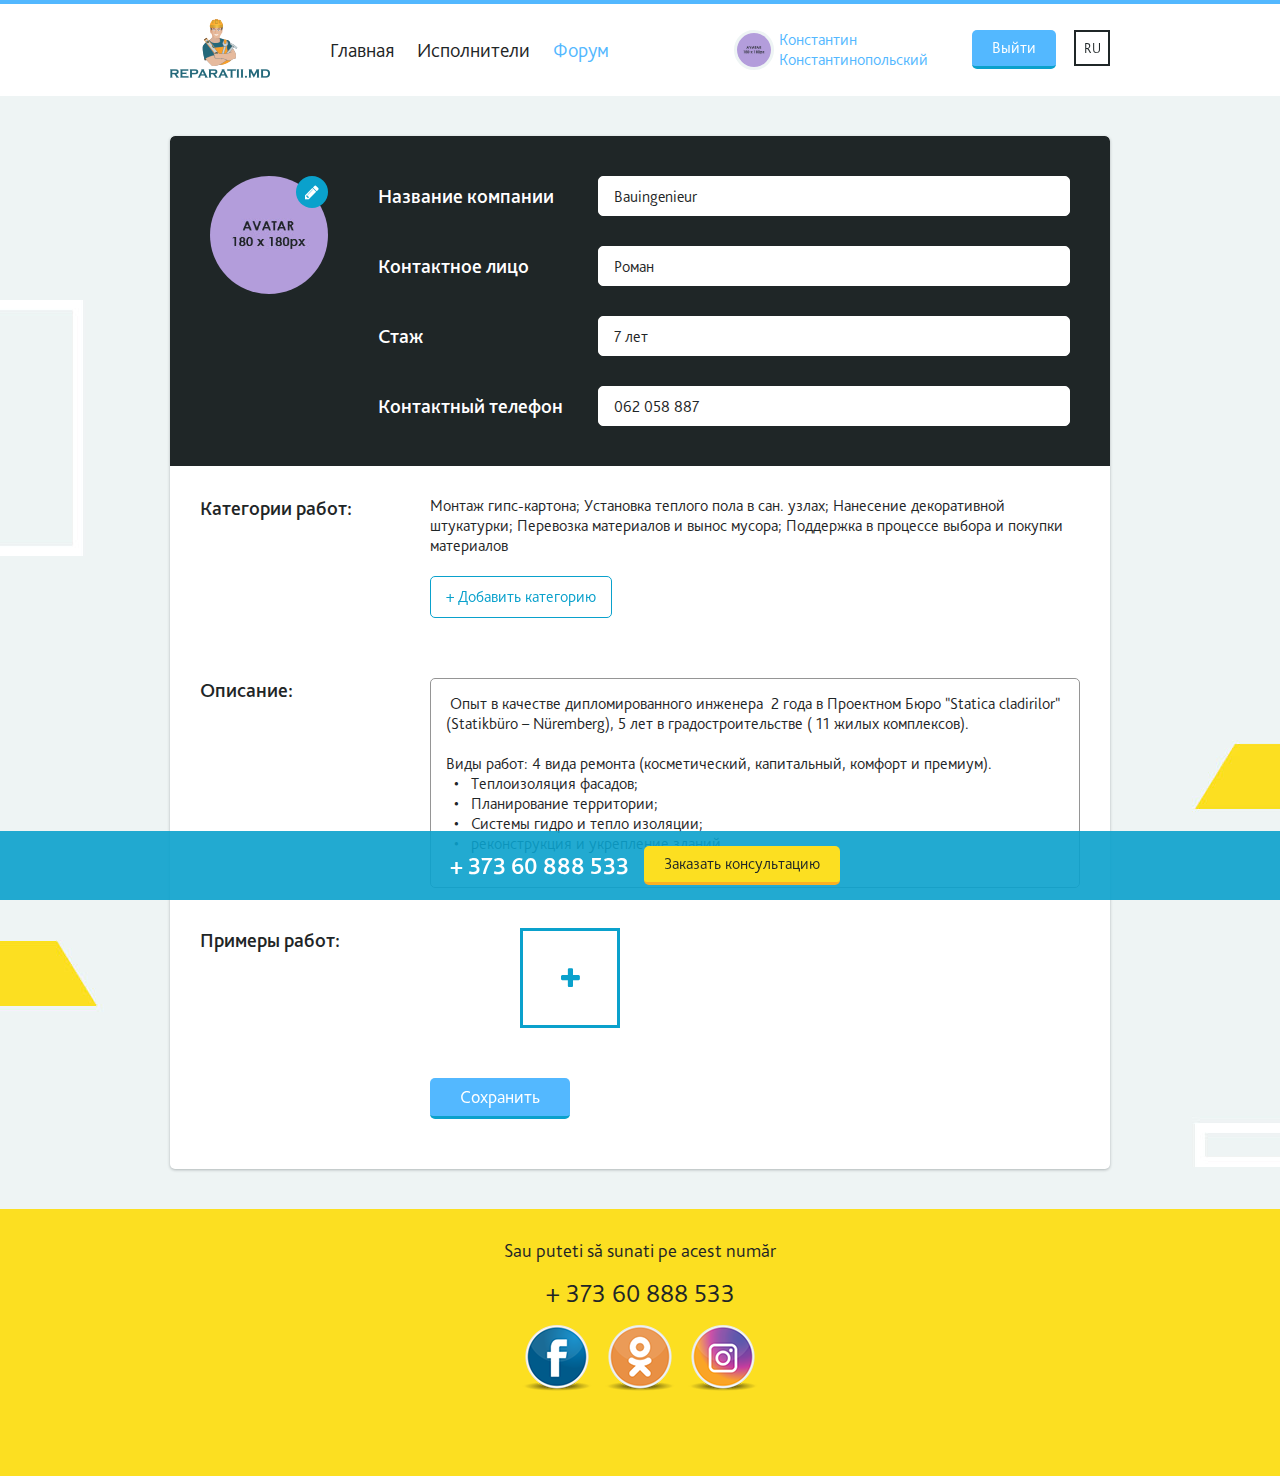
==== docs/cabinet.html @ 69b404a2 "Initial commit" ====
<!DOCTYPE html>
<html lang="ru-RU">
  <head>
    <meta charset="UTF-8">
    <meta name="viewport" content="width=device-width, initial-scale=1, maximum-scale=1">
    <meta http-equiv="X-UA-Compatible" content="ie=edge">
    <title>REPARATII.MD | Форум</title>
    <link href="favicon.ico" rel="shortcut icon">
    <link href="css/styles.css" rel="stylesheet">
  </head>
  <body class="inside-page">
    <!-- Header -->
    <header class="header-default">
      <div class="container">
        <div class="navbar">
          <div class="navbar-header"><a class="navbar-header__brand" href="index.html"><img src="img/logo.png" alt=""></a>
            <button class="navbar__toggle"><i class="fa fa-bars"></i></button>
          </div>
          <div class="navbar-content">
            <nav class="navbar-content__left">
              <ul>
                <li><a href="index.html" title="Главная">Главная</a></li>
                <li><a href="executors.html" title="Исполнители">Исполнители</a></li>
                <li><a class="active" href="forum.html" title="Форум">Форум</a></li>
              </ul>
            </nav>
            <nav class="navbar-content__right"><a class="navbar-user" href="cabinet.html"><img class="navbar-user__avatar" src="img/avatar.jpg" alt=""><span class="navbar-user__name">Константин Константинопольский</span></a>
              <button class="btn btn-main">Выйти</button>
              <button class="btn btn-lang">RU</button>
            </nav>
          </div>
        </div>
      </div>
    </header>
    <!-- End Header -->
    <!-- Main Content -->
    <main class="cabinet-page">
      <div class="container">
        <form class="validate-form">
          <div class="card cabinet">
            <div class="card-header">
              <div class="cabinet-user">
                <div class="row">
                  <div class="col sm-2">
                    <div class="cabinet-user__image"><img src="img/avatar.jpg" alt="">
                      <div class="edit">
                        <input type="file" id="avatar">
                        <label for="avatar"><i class="fa fa-pencil"></i></label>
                      </div>
                    </div>
                  </div>
                  <div class="col sm-10">
                    <div class="cabinet-user__row accent">
                      <input type="text" value="Bauingenieur" required name="company" id="company">
                      <label for="company">Название компании</label>
                    </div>
                    <div class="cabinet-user__row">
                      <input type="text" value="Роман" required name="name" id="name">
                      <label for="name">Контактное лицо</label>
                    </div>
                    <div class="cabinet-user__row">
                      <input type="text" value="7 лет" required name="standing" id="standing">
                      <label for="standing">Стаж</label>
                    </div>
                    <div class="cabinet-user__row">
                      <input type="tel" value="062 058 887" required name="phone" id="phone">
                      <label for="phone">Контактный телефон</label>
                    </div>
                  </div>
                </div>
              </div>
            </div>
            <div class="card-body">
              <div class="cabinet-info">
                <div class="cabinet-info__title">Категории работ: </div>
                <div class="cabinet-info__content">
                  <p><span>Монтаж гипс-картона; </span><span>Установка теплого пола в сан. узлах; </span><span>Нанесение декоративной штукатурки; </span><span>Перевозка материалов и вынос мусора; </span><span>Поддержка в процессе выбора и покупки материалов</span></p>
                  <p>
                    <button class="btn btn-outline popup-form" href="#categories">+ Добавить категорию</button>
                  </p>
                </div>
              </div>
              <div class="cabinet-info">
                <div class="cabinet-info__title">Описание: </div>
                <div class="cabinet-info__content">
                  <textarea id="description" name="description" cols="30" rows="10"> Опыт в качестве дипломированного инженера  2 года в Проектном Бюро "Statica cladirilor" (Statikbüro – Nüremberg), 5 лет в градостроительстве ( 11 жилых комплексов). 
 
Виды работ: 4 вида ремонта (косметический, капитальный, комфорт и премиум). 
  •   Теплоизоляция фасадов; 
  •   Планирование территории; 
  •   Системы гидро и тепло изоляции; 
  •   реконструкция и укрепление зданий.</textarea>
                </div>
              </div>
              <div class="cabinet-info">
                <div class="cabinet-info__title">Примеры работ:</div>
                <div class="cabinet-info__content">
                  <ul class="portfolio">
                    <li><a href=""><img src="https://unsplash.it/100/100?image=0" alt=""></a></li>
                    <li><a href=""><img src="https://unsplash.it/100/100?image=1" alt=""></a></li>
                    <li><a href=""><img src="https://unsplash.it/100/100?image=2" alt=""></a></li>
                    <li><a href=""><img src="https://unsplash.it/100/100?image=3" alt=""></a></li>
                    <li><a href=""><img src="https://unsplash.it/100/100?image=4" alt=""></a></li>
                    <li><a href=""><img src="https://unsplash.it/100/100?image=5" alt=""></a></li>
                    <li><a href=""><img src="https://unsplash.it/100/100?image=6" alt=""></a></li>
                    <li><a href=""><img src="https://unsplash.it/100/100?image=7" alt=""></a></li>
                    <li><a href=""><img src="https://unsplash.it/100/100?image=8" alt=""></a></li>
                    <li class="edit">
                      <input type="file" id="additem">
                      <label for="additem"><i class="fa fa-plus"></i></label>
                    </li>
                  </ul>
                </div>
              </div>
              <div class="cabinet-info">
                <div class="cabinet-info__title"></div>
                <div class="cabinet-info__content">
                  <button class="btn btn-main">Сохранить</button>
                </div>
              </div>
            </div>
          </div>
        </form>
      </div>
    </main>
    <!-- End Main Content -->
    <!-- Footer -->
    <footer class="footer-default">
      <div class="container">
        <p>Sau puteti să sunati pe acest număr</p>
        <p><a href="tel:+37360888533">+ 373 60 888 533</a></p>
        <ul class="social">
          <li><a href=""><img src="img/fb.png" alt=""></a></li>
          <li><a href=""><img src="img/od.png" alt=""></a></li>
          <li><a href=""><img src="img/in.png" alt=""></a></li>
        </ul>
      </div>
    </footer>
    <footer class="footer-fixed"><span>+ 373 60 888 533</span>
      <button class="btn btn-accent popup-form" href="#sunet">Заказать консультацию</button>
    </footer>
    <!-- End Footer -->
    <!-- Modals-->
    <div class="zoom-anim-dialog mfp-hide dialog user-forms" id="login">
      <h1>Авторизация</h1>
      <form class="dialog-form validate-form" action="">
        <div class="input-row">
          <input type="email" required placeholder="E-mail" name="login-email" id="login-email">
        </div>
        <div class="input-row">
          <input type="password" required placeholder="Пароль" name="login-pass" id="login-pass">
        </div>
        <div class="input-row">
          <button class="btn btn-accent btn-block">Войти</button>
        </div><a class="popup-form" href="#recovery">Забыли пароль?</a>
      </form>
    </div>
    <div class="zoom-anim-dialog mfp-hide dialog user-forms" id="recovery">
      <h1>Восстановление пароля</h1>
      <form class="dialog-form validate-form" action="">
        <div class="input-row">
          <input type="email" required placeholder="E-mail" name="recovery-email" id="recovery-email">
        </div>
        <div class="input-row">
          <button class="btn btn-accent btn-block">Восстановить пароль</button>
        </div>
      </form>
    </div>
    <div class="zoom-anim-dialog mfp-hide dialog user-forms" id="registration">
      <h1>Регистрация</h1>
      <form class="dialog-form validate-form" action="">
        <div class="input-row">
          <div class="radio-tabs">
            <input type="radio" name="type" checked id="registration-type-1">
            <label for="registration-type-1">Исполнитель</label>
            <input type="radio" name="type" id="registration-type-2">
            <label for="registration-type-2"> Заказчик      </label>
          </div>
        </div>
        <div class="input-row">
          <input type="email" required placeholder="E-mail" name="registration-email" id="registration-email">
        </div>
        <div class="input-row">
          <input type="password" required placeholder="Пароль" name="registration-pass" id="registration-pass">
        </div>
        <div class="input-row">
          <button class="btn btn-accent btn-block">Зарегистрироваться</button>
        </div>
      </form>
    </div>
    <div class="zoom-anim-dialog mfp-hide dialog user-forms" id="request">
      <h1>Заявка исполнителям</h1>
      <form class="dialog-form validate-form" action="">
        <div class="input-row">
          <input type="email" required placeholder="E-mail" name="request-email" id="request-email">
        </div>
        <div class="input-row">
          <input type="tel" required placeholder="Телефон" name="request-phone" id="request-phone">
        </div>
        <div class="input-row">
          <select>
            <option>Выбрать категорию</option>
            <option>категория 1</option>
            <option>категория 2</option>
            <option>категория 3</option>
            <option>категория 4</option>
            <option>категория 5</option>
            <option>категория 6</option>
            <option>категория 7</option>
            <option>категория 8</option>
            <option>категория 9</option>
          </select>
        </div>
        <div class="input-row">
          <textarea name="request-message" cols="30" rows="10" required placeholder="Описание работы:" id="request-message"></textarea>
        </div>
        <div class="input-row">
          <button class="btn btn-accent btn-block">Отправить</button>
        </div>
      </form>
    </div>
    <div class="zoom-anim-dialog mfp-hide dialog user-forms" id="sunet">
      <h1>Comandă un sunet</h1>
      <p><i class="fa fa-hourglass-2"></i><span>Răspuns in 15 minute</span></p>
      <form class="dialog-form validate-form" action="">
        <div class="input-row">
          <input type="text" required placeholder="Numele" name="sunet-name" id="sunet-name">
        </div>
        <div class="input-row">
          <input type="tel" required placeholder="Numărul de telefon" name="sunet-phone" id="sunet-phone">
        </div>
        <div class="input-row">
          <button class="btn btn-accent btn-block">Comandă un sunet</button>
        </div>
      </form>
    </div>
    <div class="zoom-anim-dialog mfp-hide dialog user-forms" id="categories">
      <h1>Категории работ</h1>
      <form class="dialog-form validate-form" action="">
        <div class="input-row">
          <div class="checkbox">
            <input type="checkbox" id="cat-1">
            <label for="cat-1">Гарантия на выполненные работы – 3 года</label>
          </div>
        </div>
        <div class="input-row">
          <button class="btn btn-accent btn-block">Comandă un sunet</button>
        </div>
      </form>
    </div>
    <!-- End Modals -->
    <!-- Base Scripts -->
    <script src="js/jquery.min.js"></script>
    <script src="js/plugins.min.js"></script>
    <script src="js/app.min.js"></script>
  </body>
</html>
---- docs/css/styles.css ----
html{font-family:sans-serif;-ms-text-size-adjust:100%;-webkit-text-size-adjust:100%}body{margin:0}*,:after,:before{outline:none;-webkit-box-sizing:border-box;box-sizing:border-box;-webkit-font-smoothing:antialiased;-moz-osx-font-smoothing:grayscale}article,aside,details,figcaption,figure,footer,header,hgroup,main,menu,nav,section,summary{display:block}audio,canvas,progress,video{display:inline-block;vertical-align:baseline}audio:not([controls]){display:none;height:0}[hidden],template{display:none}a{background-color:transparent}a.nice-select.open,a:active,a:hover{outline:0}abbr[title]{border-bottom:1px dotted}b,strong{font-weight:bold}dfn{font-style:italic}h1{font-size:2em;margin:0.67em 0}mark{background:#ff0;color:#000}small{font-size:80%}sub,sup{font-size:75%;line-height:0;position:relative;vertical-align:baseline}sup{top:-0.5em}sub{bottom:-0.25em}img{border:0}svg:not(:root){overflow:hidden}figure{margin:1em 40px}hr{-webkit-box-sizing:content-box;box-sizing:content-box;height:0}pre{overflow:auto}code,kbd,pre,samp{font-family:monospace, monospace;font-size:1em}button,input,optgroup,select,textarea{color:inherit;font:inherit;margin:0}button{overflow:visible}button,select{text-transform:none}button,html input[type=button],input[type=reset],input[type=submit]{-webkit-appearance:button;cursor:pointer}button[disabled],html input[disabled]{cursor:default}button::-moz-focus-inner,input::-moz-focus-inner{border:0;padding:0}input{line-height:normal}input[type=checkbox],input[type=radio]{-webkit-box-sizing:border-box;box-sizing:border-box;padding:0}input[type=number]::-webkit-inner-spin-button,input[type=number]::-webkit-outer-spin-button{height:auto}input[type=search]{-webkit-appearance:textfield;-webkit-box-sizing:content-box;box-sizing:content-box}input[type=search]::-webkit-search-cancel-button,input[type=search]::-webkit-search-decoration{-webkit-appearance:none}fieldset{border:1px solid #c0c0c0;margin:0 2px;padding:0.35em 0.625em 0.75em}legend{border:0;padding:0}textarea{overflow:auto}optgroup{font-weight:bold}table{border-collapse:collapse;border-spacing:0}td,th{padding:0}@font-face{font-family:'BlissPro';src:url("../fonts/BlissPro-Light.eot?#iefix") format("embedded-opentype"), url("../fonts/BlissPro-Light.otf") format("opentype"), url("../fonts/BlissPro-Light.woff") format("woff"), url("../fonts/BlissPro-Light.ttf") format("truetype"), url("../fonts/BlissPro-Light.svg#BlissPro-Light") format("svg");font-weight:300;font-style:normal}@font-face{font-family:'BlissPro';src:url("../fonts/BlissPro-Medium.eot?#iefix") format("embedded-opentype"), url("../fonts/BlissPro-Medium.otf") format("opentype"), url("../fonts/BlissPro-Medium.woff") format("woff"), url("../fonts/BlissPro-Medium.ttf") format("truetype"), url("../fonts/BlissPro-Medium.svg#BlissPro-Medium") format("svg");font-weight:600;font-style:normal}@font-face{font-family:'BlissPro';src:url("../fonts/BlissPro-Heavy.eot?#iefix") format("embedded-opentype"), url("../fonts/BlissPro-Heavy.otf") format("opentype"), url("../fonts/BlissPro-Heavy.woff") format("woff"), url("../fonts/BlissPro-Heavy.ttf") format("truetype"), url("../fonts/BlissPro-Heavy.svg#BlissPro-Heavy") format("svg");font-weight:900;font-style:normal}@font-face{font-family:'FontAwesome';src:url("../fonts/fontawesome-webfont.eot?v=4.7.0");src:url("../fonts/fontawesome-webfont.eot?#iefix&v=4.7.0") format("embedded-opentype"), url("../fonts/fontawesome-webfont.woff2?v=4.7.0") format("woff2"), url("../fonts/fontawesome-webfont.woff?v=4.7.0") format("woff"), url("../fonts/fontawesome-webfont.ttf?v=4.7.0") format("truetype"), url("../fonts/fontawesome-webfont.svg?v=4.7.0#fontawesomeregular") format("svg");font-weight:normal;font-style:normal}.fa{display:inline-block;font:normal normal normal 14px/1 FontAwesome;font-size:inherit;text-rendering:auto;-webkit-font-smoothing:antialiased;-moz-osx-font-smoothing:grayscale}.fa-lg{font-size:1.33333333em;line-height:0.75em;vertical-align:-15%}.fa-2x{font-size:2em}.fa-3x{font-size:3em}.fa-4x{font-size:4em}.fa-5x{font-size:5em}.fa-fw{width:1.28571429em;text-align:center}.fa-ul{padding-left:0;margin-left:2.14285714em;list-style-type:none}.fa-ul>li{position:relative}.fa-li{position:absolute;left:-2.14285714em;width:2.14285714em;top:0.14285714em;text-align:center}.fa-li.fa-lg{left:-1.85714286em}.fa-border{padding:.2em .25em .15em;border:solid 0.08em #eeeeee;border-radius:.1em}.fa-pull-left{float:left}.fa-pull-right{float:right}.fa.fa-pull-left{margin-right:.3em}.fa.fa-pull-right{margin-left:.3em}.pull-right{float:right}.pull-left{float:left}.fa.pull-left{margin-right:.3em}.fa.pull-right{margin-left:.3em}.fa-spin{-webkit-animation:fa-spin 2s infinite linear;animation:fa-spin 2s infinite linear}.fa-pulse{-webkit-animation:fa-spin 1s infinite steps(8);animation:fa-spin 1s infinite steps(8)}@-webkit-keyframes fa-spin{0%{-webkit-transform:rotate(0deg);transform:rotate(0deg)}to{-webkit-transform:rotate(359deg);transform:rotate(359deg)}}@keyframes fa-spin{0%{-webkit-transform:rotate(0deg);transform:rotate(0deg)}to{-webkit-transform:rotate(359deg);transform:rotate(359deg)}}.fa-rotate-90{-ms-filter:"progid:DXImageTransform.Microsoft.BasicImage(rotation=1)";-webkit-transform:rotate(90deg);-ms-transform:rotate(90deg);transform:rotate(90deg)}.fa-rotate-180{-ms-filter:"progid:DXImageTransform.Microsoft.BasicImage(rotation=2)";-webkit-transform:rotate(180deg);-ms-transform:rotate(180deg);transform:rotate(180deg)}.fa-rotate-270{-ms-filter:"progid:DXImageTransform.Microsoft.BasicImage(rotation=3)";-webkit-transform:rotate(270deg);-ms-transform:rotate(270deg);transform:rotate(270deg)}.fa-flip-horizontal{-ms-filter:"progid:DXImageTransform.Microsoft.BasicImage(rotation=0, mirror=1)";-webkit-transform:scale(-1, 1);-ms-transform:scale(-1, 1);transform:scale(-1, 1)}.fa-flip-vertical{-ms-filter:"progid:DXImageTransform.Microsoft.BasicImage(rotation=2, mirror=1)";-webkit-transform:scale(1, -1);-ms-transform:scale(1, -1);transform:scale(1, -1)}:root .fa-flip-horizontal,:root .fa-flip-vertical,:root .fa-rotate-90,:root .fa-rotate-180,:root .fa-rotate-270{-webkit-filter:none;filter:none}.fa-stack{position:relative;display:inline-block;width:2em;height:2em;line-height:2em;vertical-align:middle}.fa-stack-1x,.fa-stack-2x{position:absolute;left:0;width:100%;text-align:center}.fa-stack-1x{line-height:inherit}.fa-stack-2x{font-size:2em}.fa-inverse{color:#ffffff}.fa-glass:before{content:"\f000"}.fa-music:before{content:"\f001"}.fa-search:before{content:"\f002"}.fa-envelope-o:before{content:"\f003"}.fa-heart:before{content:"\f004"}.fa-star:before{content:"\f005"}.fa-star-o:before{content:"\f006"}.fa-user:before{content:"\f007"}.fa-film:before{content:"\f008"}.fa-th-large:before{content:"\f009"}.fa-th:before{content:"\f00a"}.fa-th-list:before{content:"\f00b"}.fa-check:before{content:"\f00c"}.fa-close:before,.fa-remove:before,.fa-times:before{content:"\f00d"}.fa-search-plus:before{content:"\f00e"}.fa-search-minus:before{content:"\f010"}.fa-power-off:before{content:"\f011"}.fa-signal:before{content:"\f012"}.fa-cog:before,.fa-gear:before{content:"\f013"}.fa-trash-o:before{content:"\f014"}.fa-home:before{content:"\f015"}.fa-file-o:before{content:"\f016"}.fa-clock-o:before{content:"\f017"}.fa-road:before{content:"\f018"}.fa-download:before{content:"\f019"}.fa-arrow-circle-o-down:before{content:"\f01a"}.fa-arrow-circle-o-up:before{content:"\f01b"}.fa-inbox:before{content:"\f01c"}.fa-play-circle-o:before{content:"\f01d"}.fa-repeat:before,.fa-rotate-right:before{content:"\f01e"}.fa-refresh:before{content:"\f021"}.fa-list-alt:before{content:"\f022"}.fa-lock:before{content:"\f023"}.fa-flag:before{content:"\f024"}.fa-headphones:before{content:"\f025"}.fa-volume-off:before{content:"\f026"}.fa-volume-down:before{content:"\f027"}.fa-volume-up:before{content:"\f028"}.fa-qrcode:before{content:"\f029"}.fa-barcode:before{content:"\f02a"}.fa-tag:before{content:"\f02b"}.fa-tags:before{content:"\f02c"}.fa-book:before{content:"\f02d"}.fa-bookmark:before{content:"\f02e"}.fa-print:before{content:"\f02f"}.fa-camera:before{content:"\f030"}.fa-font:before{content:"\f031"}.fa-bold:before{content:"\f032"}.fa-italic:before{content:"\f033"}.fa-text-height:before{content:"\f034"}.fa-text-width:before{content:"\f035"}.fa-align-left:before{content:"\f036"}.fa-align-center:before{content:"\f037"}.fa-align-right:before{content:"\f038"}.fa-align-justify:before{content:"\f039"}.fa-list:before{content:"\f03a"}.fa-dedent:before,.fa-outdent:before{content:"\f03b"}.fa-indent:before{content:"\f03c"}.fa-video-camera:before{content:"\f03d"}.fa-image:before,.fa-photo:before,.fa-picture-o:before{content:"\f03e"}.fa-pencil:before{content:"\f040"}.fa-map-marker:before{content:"\f041"}.fa-adjust:before{content:"\f042"}.fa-tint:before{content:"\f043"}.fa-edit:before,.fa-pencil-square-o:before{content:"\f044"}.fa-share-square-o:before{content:"\f045"}.fa-check-square-o:before{content:"\f046"}.fa-arrows:before{content:"\f047"}.fa-step-backward:before{content:"\f048"}.fa-fast-backward:before{content:"\f049"}.fa-backward:before{content:"\f04a"}.fa-play:before{content:"\f04b"}.fa-pause:before{content:"\f04c"}.fa-stop:before{content:"\f04d"}.fa-forward:before{content:"\f04e"}.fa-fast-forward:before{content:"\f050"}.fa-step-forward:before{content:"\f051"}.fa-eject:before{content:"\f052"}.fa-chevron-left:before{content:"\f053"}.fa-chevron-right:before{content:"\f054"}.fa-plus-circle:before{content:"\f055"}.fa-minus-circle:before{content:"\f056"}.fa-times-circle:before{content:"\f057"}.fa-check-circle:before{content:"\f058"}.fa-question-circle:before{content:"\f059"}.fa-info-circle:before{content:"\f05a"}.fa-crosshairs:before{content:"\f05b"}.fa-times-circle-o:before{content:"\f05c"}.fa-check-circle-o:before{content:"\f05d"}.fa-ban:before{content:"\f05e"}.fa-arrow-left:before{content:"\f060"}.fa-arrow-right:before{content:"\f061"}.fa-arrow-up:before{content:"\f062"}.fa-arrow-down:before{content:"\f063"}.fa-mail-forward:before,.fa-share:before{content:"\f064"}.fa-expand:before{content:"\f065"}.fa-compress:before{content:"\f066"}.fa-plus:before{content:"\f067"}.fa-minus:before{content:"\f068"}.fa-asterisk:before{content:"\f069"}.fa-exclamation-circle:before{content:"\f06a"}.fa-gift:before{content:"\f06b"}.fa-leaf:before{content:"\f06c"}.fa-fire:before{content:"\f06d"}.fa-eye:before{content:"\f06e"}.fa-eye-slash:before{content:"\f070"}.fa-exclamation-triangle:before,.fa-warning:before{content:"\f071"}.fa-plane:before{content:"\f072"}.fa-calendar:before{content:"\f073"}.fa-random:before{content:"\f074"}.fa-comment:before{content:"\f075"}.fa-magnet:before{content:"\f076"}.fa-chevron-up:before{content:"\f077"}.fa-chevron-down:before{content:"\f078"}.fa-retweet:before{content:"\f079"}.fa-shopping-cart:before{content:"\f07a"}.fa-folder:before{content:"\f07b"}.fa-folder-open:before{content:"\f07c"}.fa-arrows-v:before{content:"\f07d"}.fa-arrows-h:before{content:"\f07e"}.fa-bar-chart-o:before,.fa-bar-chart:before{content:"\f080"}.fa-twitter-square:before{content:"\f081"}.fa-facebook-square:before{content:"\f082"}.fa-camera-retro:before{content:"\f083"}.fa-key:before{content:"\f084"}.fa-cogs:before,.fa-gears:before{content:"\f085"}.fa-comments:before{content:"\f086"}.fa-thumbs-o-up:before{content:"\f087"}.fa-thumbs-o-down:before{content:"\f088"}.fa-star-half:before{content:"\f089"}.fa-heart-o:before{content:"\f08a"}.fa-sign-out:before{content:"\f08b"}.fa-linkedin-square:before{content:"\f08c"}.fa-thumb-tack:before{content:"\f08d"}.fa-external-link:before{content:"\f08e"}.fa-sign-in:before{content:"\f090"}.fa-trophy:before{content:"\f091"}.fa-github-square:before{content:"\f092"}.fa-upload:before{content:"\f093"}.fa-lemon-o:before{content:"\f094"}.fa-phone:before{content:"\f095"}.fa-square-o:before{content:"\f096"}.fa-bookmark-o:before{content:"\f097"}.fa-phone-square:before{content:"\f098"}.fa-twitter:before{content:"\f099"}.fa-facebook-f:before,.fa-facebook:before{content:"\f09a"}.fa-github:before{content:"\f09b"}.fa-unlock:before{content:"\f09c"}.fa-credit-card:before{content:"\f09d"}.fa-feed:before,.fa-rss:before{content:"\f09e"}.fa-hdd-o:before{content:"\f0a0"}.fa-bullhorn:before{content:"\f0a1"}.fa-bell:before{content:"\f0f3"}.fa-certificate:before{content:"\f0a3"}.fa-hand-o-right:before{content:"\f0a4"}.fa-hand-o-left:before{content:"\f0a5"}.fa-hand-o-up:before{content:"\f0a6"}.fa-hand-o-down:before{content:"\f0a7"}.fa-arrow-circle-left:before{content:"\f0a8"}.fa-arrow-circle-right:before{content:"\f0a9"}.fa-arrow-circle-up:before{content:"\f0aa"}.fa-arrow-circle-down:before{content:"\f0ab"}.fa-globe:before{content:"\f0ac"}.fa-wrench:before{content:"\f0ad"}.fa-tasks:before{content:"\f0ae"}.fa-filter:before{content:"\f0b0"}.fa-briefcase:before{content:"\f0b1"}.fa-arrows-alt:before{content:"\f0b2"}.fa-group:before,.fa-users:before{content:"\f0c0"}.fa-chain:before,.fa-link:before{content:"\f0c1"}.fa-cloud:before{content:"\f0c2"}.fa-flask:before{content:"\f0c3"}.fa-cut:before,.fa-scissors:before{content:"\f0c4"}.fa-copy:before,.fa-files-o:before{content:"\f0c5"}.fa-paperclip:before{content:"\f0c6"}.fa-floppy-o:before,.fa-save:before{content:"\f0c7"}.fa-square:before{content:"\f0c8"}.fa-bars:before,.fa-navicon:before,.fa-reorder:before{content:"\f0c9"}.fa-list-ul:before{content:"\f0ca"}.fa-list-ol:before{content:"\f0cb"}.fa-strikethrough:before{content:"\f0cc"}.fa-underline:before{content:"\f0cd"}.fa-table:before{content:"\f0ce"}.fa-magic:before{content:"\f0d0"}.fa-truck:before{content:"\f0d1"}.fa-pinterest:before{content:"\f0d2"}.fa-pinterest-square:before{content:"\f0d3"}.fa-google-plus-square:before{content:"\f0d4"}.fa-google-plus:before{content:"\f0d5"}.fa-money:before{content:"\f0d6"}.fa-caret-down:before{content:"\f0d7"}.fa-caret-up:before{content:"\f0d8"}.fa-caret-left:before{content:"\f0d9"}.fa-caret-right:before{content:"\f0da"}.fa-columns:before{content:"\f0db"}.fa-sort:before,.fa-unsorted:before{content:"\f0dc"}.fa-sort-desc:before,.fa-sort-down:before{content:"\f0dd"}.fa-sort-asc:before,.fa-sort-up:before{content:"\f0de"}.fa-envelope:before{content:"\f0e0"}.fa-linkedin:before{content:"\f0e1"}.fa-rotate-left:before,.fa-undo:before{content:"\f0e2"}.fa-gavel:before,.fa-legal:before{content:"\f0e3"}.fa-dashboard:before,.fa-tachometer:before{content:"\f0e4"}.fa-comment-o:before{content:"\f0e5"}.fa-comments-o:before{content:"\f0e6"}.fa-bolt:before,.fa-flash:before{content:"\f0e7"}.fa-sitemap:before{content:"\f0e8"}.fa-umbrella:before{content:"\f0e9"}.fa-clipboard:before,.fa-paste:before{content:"\f0ea"}.fa-lightbulb-o:before{content:"\f0eb"}.fa-exchange:before{content:"\f0ec"}.fa-cloud-download:before{content:"\f0ed"}.fa-cloud-upload:before{content:"\f0ee"}.fa-user-md:before{content:"\f0f0"}.fa-stethoscope:before{content:"\f0f1"}.fa-suitcase:before{content:"\f0f2"}.fa-bell-o:before{content:"\f0a2"}.fa-coffee:before{content:"\f0f4"}.fa-cutlery:before{content:"\f0f5"}.fa-file-text-o:before{content:"\f0f6"}.fa-building-o:before{content:"\f0f7"}.fa-hospital-o:before{content:"\f0f8"}.fa-ambulance:before{content:"\f0f9"}.fa-medkit:before{content:"\f0fa"}.fa-fighter-jet:before{content:"\f0fb"}.fa-beer:before{content:"\f0fc"}.fa-h-square:before{content:"\f0fd"}.fa-plus-square:before{content:"\f0fe"}.fa-angle-double-left:before{content:"\f100"}.fa-angle-double-right:before{content:"\f101"}.fa-angle-double-up:before{content:"\f102"}.fa-angle-double-down:before{content:"\f103"}.fa-angle-left:before{content:"\f104"}.fa-angle-right:before{content:"\f105"}.fa-angle-up:before{content:"\f106"}.fa-angle-down:before{content:"\f107"}.fa-desktop:before{content:"\f108"}.fa-laptop:before{content:"\f109"}.fa-tablet:before{content:"\f10a"}.fa-mobile-phone:before,.fa-mobile:before{content:"\f10b"}.fa-circle-o:before{content:"\f10c"}.fa-quote-left:before{content:"\f10d"}.fa-quote-right:before{content:"\f10e"}.fa-spinner:before{content:"\f110"}.fa-circle:before{content:"\f111"}.fa-mail-reply:before,.fa-reply:before{content:"\f112"}.fa-github-alt:before{content:"\f113"}.fa-folder-o:before{content:"\f114"}.fa-folder-open-o:before{content:"\f115"}.fa-smile-o:before{content:"\f118"}.fa-frown-o:before{content:"\f119"}.fa-meh-o:before{content:"\f11a"}.fa-gamepad:before{content:"\f11b"}.fa-keyboard-o:before{content:"\f11c"}.fa-flag-o:before{content:"\f11d"}.fa-flag-checkered:before{content:"\f11e"}.fa-terminal:before{content:"\f120"}.fa-code:before{content:"\f121"}.fa-mail-reply-all:before,.fa-reply-all:before{content:"\f122"}.fa-star-half-empty:before,.fa-star-half-full:before,.fa-star-half-o:before{content:"\f123"}.fa-location-arrow:before{content:"\f124"}.fa-crop:before{content:"\f125"}.fa-code-fork:before{content:"\f126"}.fa-chain-broken:before,.fa-unlink:before{content:"\f127"}.fa-question:before{content:"\f128"}.fa-info:before{content:"\f129"}.fa-exclamation:before{content:"\f12a"}.fa-superscript:before{content:"\f12b"}.fa-subscript:before{content:"\f12c"}.fa-eraser:before{content:"\f12d"}.fa-puzzle-piece:before{content:"\f12e"}.fa-microphone:before{content:"\f130"}.fa-microphone-slash:before{content:"\f131"}.fa-shield:before{content:"\f132"}.fa-calendar-o:before{content:"\f133"}.fa-fire-extinguisher:before{content:"\f134"}.fa-rocket:before{content:"\f135"}.fa-maxcdn:before{content:"\f136"}.fa-chevron-circle-left:before{content:"\f137"}.fa-chevron-circle-right:before{content:"\f138"}.fa-chevron-circle-up:before{content:"\f139"}.fa-chevron-circle-down:before{content:"\f13a"}.fa-html5:before{content:"\f13b"}.fa-css3:before{content:"\f13c"}.fa-anchor:before{content:"\f13d"}.fa-unlock-alt:before{content:"\f13e"}.fa-bullseye:before{content:"\f140"}.fa-ellipsis-h:before{content:"\f141"}.fa-ellipsis-v:before{content:"\f142"}.fa-rss-square:before{content:"\f143"}.fa-play-circle:before{content:"\f144"}.fa-ticket:before{content:"\f145"}.fa-minus-square:before{content:"\f146"}.fa-minus-square-o:before{content:"\f147"}.fa-level-up:before{content:"\f148"}.fa-level-down:before{content:"\f149"}.fa-check-square:before{content:"\f14a"}.fa-pencil-square:before{content:"\f14b"}.fa-external-link-square:before{content:"\f14c"}.fa-share-square:before{content:"\f14d"}.fa-compass:before{content:"\f14e"}.fa-caret-square-o-down:before,.fa-toggle-down:before{content:"\f150"}.fa-caret-square-o-up:before,.fa-toggle-up:before{content:"\f151"}.fa-caret-square-o-right:before,.fa-toggle-right:before{content:"\f152"}.fa-eur:before,.fa-euro:before{content:"\f153"}.fa-gbp:before{content:"\f154"}.fa-dollar:before,.fa-usd:before{content:"\f155"}.fa-inr:before,.fa-rupee:before{content:"\f156"}.fa-cny:before,.fa-jpy:before,.fa-rmb:before,.fa-yen:before{content:"\f157"}.fa-rouble:before,.fa-rub:before,.fa-ruble:before{content:"\f158"}.fa-krw:before,.fa-won:before{content:"\f159"}.fa-bitcoin:before,.fa-btc:before{content:"\f15a"}.fa-file:before{content:"\f15b"}.fa-file-text:before{content:"\f15c"}.fa-sort-alpha-asc:before{content:"\f15d"}.fa-sort-alpha-desc:before{content:"\f15e"}.fa-sort-amount-asc:before{content:"\f160"}.fa-sort-amount-desc:before{content:"\f161"}.fa-sort-numeric-asc:before{content:"\f162"}.fa-sort-numeric-desc:before{content:"\f163"}.fa-thumbs-up:before{content:"\f164"}.fa-thumbs-down:before{content:"\f165"}.fa-youtube-square:before{content:"\f166"}.fa-youtube:before{content:"\f167"}.fa-xing:before{content:"\f168"}.fa-xing-square:before{content:"\f169"}.fa-youtube-play:before{content:"\f16a"}.fa-dropbox:before{content:"\f16b"}.fa-stack-overflow:before{content:"\f16c"}.fa-instagram:before{content:"\f16d"}.fa-flickr:before{content:"\f16e"}.fa-adn:before{content:"\f170"}.fa-bitbucket:before{content:"\f171"}.fa-bitbucket-square:before{content:"\f172"}.fa-tumblr:before{content:"\f173"}.fa-tumblr-square:before{content:"\f174"}.fa-long-arrow-down:before{content:"\f175"}.fa-long-arrow-up:before{content:"\f176"}.fa-long-arrow-left:before{content:"\f177"}.fa-long-arrow-right:before{content:"\f178"}.fa-apple:before{content:"\f179"}.fa-windows:before{content:"\f17a"}.fa-android:before{content:"\f17b"}.fa-linux:before{content:"\f17c"}.fa-dribbble:before{content:"\f17d"}.fa-skype:before{content:"\f17e"}.fa-foursquare:before{content:"\f180"}.fa-trello:before{content:"\f181"}.fa-female:before{content:"\f182"}.fa-male:before{content:"\f183"}.fa-gittip:before,.fa-gratipay:before{content:"\f184"}.fa-sun-o:before{content:"\f185"}.fa-moon-o:before{content:"\f186"}.fa-archive:before{content:"\f187"}.fa-bug:before{content:"\f188"}.fa-vk:before{content:"\f189"}.fa-weibo:before{content:"\f18a"}.fa-renren:before{content:"\f18b"}.fa-pagelines:before{content:"\f18c"}.fa-stack-exchange:before{content:"\f18d"}.fa-arrow-circle-o-right:before{content:"\f18e"}.fa-arrow-circle-o-left:before{content:"\f190"}.fa-caret-square-o-left:before,.fa-toggle-left:before{content:"\f191"}.fa-dot-circle-o:before{content:"\f192"}.fa-wheelchair:before{content:"\f193"}.fa-vimeo-square:before{content:"\f194"}.fa-try:before,.fa-turkish-lira:before{content:"\f195"}.fa-plus-square-o:before{content:"\f196"}.fa-space-shuttle:before{content:"\f197"}.fa-slack:before{content:"\f198"}.fa-envelope-square:before{content:"\f199"}.fa-wordpress:before{content:"\f19a"}.fa-openid:before{content:"\f19b"}.fa-bank:before,.fa-institution:before,.fa-university:before{content:"\f19c"}.fa-graduation-cap:before,.fa-mortar-board:before{content:"\f19d"}.fa-yahoo:before{content:"\f19e"}.fa-google:before{content:"\f1a0"}.fa-reddit:before{content:"\f1a1"}.fa-reddit-square:before{content:"\f1a2"}.fa-stumbleupon-circle:before{content:"\f1a3"}.fa-stumbleupon:before{content:"\f1a4"}.fa-delicious:before{content:"\f1a5"}.fa-digg:before{content:"\f1a6"}.fa-pied-piper-pp:before{content:"\f1a7"}.fa-pied-piper-alt:before{content:"\f1a8"}.fa-drupal:before{content:"\f1a9"}.fa-joomla:before{content:"\f1aa"}.fa-language:before{content:"\f1ab"}.fa-fax:before{content:"\f1ac"}.fa-building:before{content:"\f1ad"}.fa-child:before{content:"\f1ae"}.fa-paw:before{content:"\f1b0"}.fa-spoon:before{content:"\f1b1"}.fa-cube:before{content:"\f1b2"}.fa-cubes:before{content:"\f1b3"}.fa-behance:before{content:"\f1b4"}.fa-behance-square:before{content:"\f1b5"}.fa-steam:before{content:"\f1b6"}.fa-steam-square:before{content:"\f1b7"}.fa-recycle:before{content:"\f1b8"}.fa-automobile:before,.fa-car:before{content:"\f1b9"}.fa-cab:before,.fa-taxi:before{content:"\f1ba"}.fa-tree:before{content:"\f1bb"}.fa-spotify:before{content:"\f1bc"}.fa-deviantart:before{content:"\f1bd"}.fa-soundcloud:before{content:"\f1be"}.fa-database:before{content:"\f1c0"}.fa-file-pdf-o:before{content:"\f1c1"}.fa-file-word-o:before{content:"\f1c2"}.fa-file-excel-o:before{content:"\f1c3"}.fa-file-powerpoint-o:before{content:"\f1c4"}.fa-file-image-o:before,.fa-file-photo-o:before,.fa-file-picture-o:before{content:"\f1c5"}.fa-file-archive-o:before,.fa-file-zip-o:before{content:"\f1c6"}.fa-file-audio-o:before,.fa-file-sound-o:before{content:"\f1c7"}.fa-file-movie-o:before,.fa-file-video-o:before{content:"\f1c8"}.fa-file-code-o:before{content:"\f1c9"}.fa-vine:before{content:"\f1ca"}.fa-codepen:before{content:"\f1cb"}.fa-jsfiddle:before{content:"\f1cc"}.fa-life-bouy:before,.fa-life-buoy:before,.fa-life-ring:before,.fa-life-saver:before,.fa-support:before{content:"\f1cd"}.fa-circle-o-notch:before{content:"\f1ce"}.fa-ra:before,.fa-rebel:before,.fa-resistance:before{content:"\f1d0"}.fa-empire:before,.fa-ge:before{content:"\f1d1"}.fa-git-square:before{content:"\f1d2"}.fa-git:before{content:"\f1d3"}.fa-hacker-news:before,.fa-y-combinator-square:before,.fa-yc-square:before{content:"\f1d4"}.fa-tencent-weibo:before{content:"\f1d5"}.fa-qq:before{content:"\f1d6"}.fa-wechat:before,.fa-weixin:before{content:"\f1d7"}.fa-paper-plane:before,.fa-send:before{content:"\f1d8"}.fa-paper-plane-o:before,.fa-send-o:before{content:"\f1d9"}.fa-history:before{content:"\f1da"}.fa-circle-thin:before{content:"\f1db"}.fa-header:before{content:"\f1dc"}.fa-paragraph:before{content:"\f1dd"}.fa-sliders:before{content:"\f1de"}.fa-share-alt:before{content:"\f1e0"}.fa-share-alt-square:before{content:"\f1e1"}.fa-bomb:before{content:"\f1e2"}.fa-futbol-o:before,.fa-soccer-ball-o:before{content:"\f1e3"}.fa-tty:before{content:"\f1e4"}.fa-binoculars:before{content:"\f1e5"}.fa-plug:before{content:"\f1e6"}.fa-slideshare:before{content:"\f1e7"}.fa-twitch:before{content:"\f1e8"}.fa-yelp:before{content:"\f1e9"}.fa-newspaper-o:before{content:"\f1ea"}.fa-wifi:before{content:"\f1eb"}.fa-calculator:before{content:"\f1ec"}.fa-paypal:before{content:"\f1ed"}.fa-google-wallet:before{content:"\f1ee"}.fa-cc-visa:before{content:"\f1f0"}.fa-cc-mastercard:before{content:"\f1f1"}.fa-cc-discover:before{content:"\f1f2"}.fa-cc-amex:before{content:"\f1f3"}.fa-cc-paypal:before{content:"\f1f4"}.fa-cc-stripe:before{content:"\f1f5"}.fa-bell-slash:before{content:"\f1f6"}.fa-bell-slash-o:before{content:"\f1f7"}.fa-trash:before{content:"\f1f8"}.fa-copyright:before{content:"\f1f9"}.fa-at:before{content:"\f1fa"}.fa-eyedropper:before{content:"\f1fb"}.fa-paint-brush:before{content:"\f1fc"}.fa-birthday-cake:before{content:"\f1fd"}.fa-area-chart:before{content:"\f1fe"}.fa-pie-chart:before{content:"\f200"}.fa-line-chart:before{content:"\f201"}.fa-lastfm:before{content:"\f202"}.fa-lastfm-square:before{content:"\f203"}.fa-toggle-off:before{content:"\f204"}.fa-toggle-on:before{content:"\f205"}.fa-bicycle:before{content:"\f206"}.fa-bus:before{content:"\f207"}.fa-ioxhost:before{content:"\f208"}.fa-angellist:before{content:"\f209"}.fa-cc:before{content:"\f20a"}.fa-ils:before,.fa-shekel:before,.fa-sheqel:before{content:"\f20b"}.fa-meanpath:before{content:"\f20c"}.fa-buysellads:before{content:"\f20d"}.fa-connectdevelop:before{content:"\f20e"}.fa-dashcube:before{content:"\f210"}.fa-forumbee:before{content:"\f211"}.fa-leanpub:before{content:"\f212"}.fa-sellsy:before{content:"\f213"}.fa-shirtsinbulk:before{content:"\f214"}.fa-simplybuilt:before{content:"\f215"}.fa-skyatlas:before{content:"\f216"}.fa-cart-plus:before{content:"\f217"}.fa-cart-arrow-down:before{content:"\f218"}.fa-diamond:before{content:"\f219"}.fa-ship:before{content:"\f21a"}.fa-user-secret:before{content:"\f21b"}.fa-motorcycle:before{content:"\f21c"}.fa-street-view:before{content:"\f21d"}.fa-heartbeat:before{content:"\f21e"}.fa-venus:before{content:"\f221"}.fa-mars:before{content:"\f222"}.fa-mercury:before{content:"\f223"}.fa-intersex:before,.fa-transgender:before{content:"\f224"}.fa-transgender-alt:before{content:"\f225"}.fa-venus-double:before{content:"\f226"}.fa-mars-double:before{content:"\f227"}.fa-venus-mars:before{content:"\f228"}.fa-mars-stroke:before{content:"\f229"}.fa-mars-stroke-v:before{content:"\f22a"}.fa-mars-stroke-h:before{content:"\f22b"}.fa-neuter:before{content:"\f22c"}.fa-genderless:before{content:"\f22d"}.fa-facebook-official:before{content:"\f230"}.fa-pinterest-p:before{content:"\f231"}.fa-whatsapp:before{content:"\f232"}.fa-server:before{content:"\f233"}.fa-user-plus:before{content:"\f234"}.fa-user-times:before{content:"\f235"}.fa-bed:before,.fa-hotel:before{content:"\f236"}.fa-viacoin:before{content:"\f237"}.fa-train:before{content:"\f238"}.fa-subway:before{content:"\f239"}.fa-medium:before{content:"\f23a"}.fa-y-combinator:before,.fa-yc:before{content:"\f23b"}.fa-optin-monster:before{content:"\f23c"}.fa-opencart:before{content:"\f23d"}.fa-expeditedssl:before{content:"\f23e"}.fa-battery-4:before,.fa-battery-full:before,.fa-battery:before{content:"\f240"}.fa-battery-3:before,.fa-battery-three-quarters:before{content:"\f241"}.fa-battery-2:before,.fa-battery-half:before{content:"\f242"}.fa-battery-1:before,.fa-battery-quarter:before{content:"\f243"}.fa-battery-0:before,.fa-battery-empty:before{content:"\f244"}.fa-mouse-pointer:before{content:"\f245"}.fa-i-cursor:before{content:"\f246"}.fa-object-group:before{content:"\f247"}.fa-object-ungroup:before{content:"\f248"}.fa-sticky-note:before{content:"\f249"}.fa-sticky-note-o:before{content:"\f24a"}.fa-cc-jcb:before{content:"\f24b"}.fa-cc-diners-club:before{content:"\f24c"}.fa-clone:before{content:"\f24d"}.fa-balance-scale:before{content:"\f24e"}.fa-hourglass-o:before{content:"\f250"}.fa-hourglass-1:before,.fa-hourglass-start:before{content:"\f251"}.fa-hourglass-2:before,.fa-hourglass-half:before{content:"\f252"}.fa-hourglass-3:before,.fa-hourglass-end:before{content:"\f253"}.fa-hourglass:before{content:"\f254"}.fa-hand-grab-o:before,.fa-hand-rock-o:before{content:"\f255"}.fa-hand-paper-o:before,.fa-hand-stop-o:before{content:"\f256"}.fa-hand-scissors-o:before{content:"\f257"}.fa-hand-lizard-o:before{content:"\f258"}.fa-hand-spock-o:before{content:"\f259"}.fa-hand-pointer-o:before{content:"\f25a"}.fa-hand-peace-o:before{content:"\f25b"}.fa-trademark:before{content:"\f25c"}.fa-registered:before{content:"\f25d"}.fa-creative-commons:before{content:"\f25e"}.fa-gg:before{content:"\f260"}.fa-gg-circle:before{content:"\f261"}.fa-tripadvisor:before{content:"\f262"}.fa-odnoklassniki:before{content:"\f263"}.fa-odnoklassniki-square:before{content:"\f264"}.fa-get-pocket:before{content:"\f265"}.fa-wikipedia-w:before{content:"\f266"}.fa-safari:before{content:"\f267"}.fa-chrome:before{content:"\f268"}.fa-firefox:before{content:"\f269"}.fa-opera:before{content:"\f26a"}.fa-internet-explorer:before{content:"\f26b"}.fa-television:before,.fa-tv:before{content:"\f26c"}.fa-contao:before{content:"\f26d"}.fa-500px:before{content:"\f26e"}.fa-amazon:before{content:"\f270"}.fa-calendar-plus-o:before{content:"\f271"}.fa-calendar-minus-o:before{content:"\f272"}.fa-calendar-times-o:before{content:"\f273"}.fa-calendar-check-o:before{content:"\f274"}.fa-industry:before{content:"\f275"}.fa-map-pin:before{content:"\f276"}.fa-map-signs:before{content:"\f277"}.fa-map-o:before{content:"\f278"}.fa-map:before{content:"\f279"}.fa-commenting:before{content:"\f27a"}.fa-commenting-o:before{content:"\f27b"}.fa-houzz:before{content:"\f27c"}.fa-vimeo:before{content:"\f27d"}.fa-black-tie:before{content:"\f27e"}.fa-fonticons:before{content:"\f280"}.fa-reddit-alien:before{content:"\f281"}.fa-edge:before{content:"\f282"}.fa-credit-card-alt:before{content:"\f283"}.fa-codiepie:before{content:"\f284"}.fa-modx:before{content:"\f285"}.fa-fort-awesome:before{content:"\f286"}.fa-usb:before{content:"\f287"}.fa-product-hunt:before{content:"\f288"}.fa-mixcloud:before{content:"\f289"}.fa-scribd:before{content:"\f28a"}.fa-pause-circle:before{content:"\f28b"}.fa-pause-circle-o:before{content:"\f28c"}.fa-stop-circle:before{content:"\f28d"}.fa-stop-circle-o:before{content:"\f28e"}.fa-shopping-bag:before{content:"\f290"}.fa-shopping-basket:before{content:"\f291"}.fa-hashtag:before{content:"\f292"}.fa-bluetooth:before{content:"\f293"}.fa-bluetooth-b:before{content:"\f294"}.fa-percent:before{content:"\f295"}.fa-gitlab:before{content:"\f296"}.fa-wpbeginner:before{content:"\f297"}.fa-wpforms:before{content:"\f298"}.fa-envira:before{content:"\f299"}.fa-universal-access:before{content:"\f29a"}.fa-wheelchair-alt:before{content:"\f29b"}.fa-question-circle-o:before{content:"\f29c"}.fa-blind:before{content:"\f29d"}.fa-audio-description:before{content:"\f29e"}.fa-volume-control-phone:before{content:"\f2a0"}.fa-braille:before{content:"\f2a1"}.fa-assistive-listening-systems:before{content:"\f2a2"}.fa-american-sign-language-interpreting:before,.fa-asl-interpreting:before{content:"\f2a3"}.fa-deaf:before,.fa-deafness:before,.fa-hard-of-hearing:before{content:"\f2a4"}.fa-glide:before{content:"\f2a5"}.fa-glide-g:before{content:"\f2a6"}.fa-sign-language:before,.fa-signing:before{content:"\f2a7"}.fa-low-vision:before{content:"\f2a8"}.fa-viadeo:before{content:"\f2a9"}.fa-viadeo-square:before{content:"\f2aa"}.fa-snapchat:before{content:"\f2ab"}.fa-snapchat-ghost:before{content:"\f2ac"}.fa-snapchat-square:before{content:"\f2ad"}.fa-pied-piper:before{content:"\f2ae"}.fa-first-order:before{content:"\f2b0"}.fa-yoast:before{content:"\f2b1"}.fa-themeisle:before{content:"\f2b2"}.fa-google-plus-circle:before,.fa-google-plus-official:before{content:"\f2b3"}.fa-fa:before,.fa-font-awesome:before{content:"\f2b4"}.fa-handshake-o:before{content:"\f2b5"}.fa-envelope-open:before{content:"\f2b6"}.fa-envelope-open-o:before{content:"\f2b7"}.fa-linode:before{content:"\f2b8"}.fa-address-book:before{content:"\f2b9"}.fa-address-book-o:before{content:"\f2ba"}.fa-address-card:before,.fa-vcard:before{content:"\f2bb"}.fa-address-card-o:before,.fa-vcard-o:before{content:"\f2bc"}.fa-user-circle:before{content:"\f2bd"}.fa-user-circle-o:before{content:"\f2be"}.fa-user-o:before{content:"\f2c0"}.fa-id-badge:before{content:"\f2c1"}.fa-drivers-license:before,.fa-id-card:before{content:"\f2c2"}.fa-drivers-license-o:before,.fa-id-card-o:before{content:"\f2c3"}.fa-quora:before{content:"\f2c4"}.fa-free-code-camp:before{content:"\f2c5"}.fa-telegram:before{content:"\f2c6"}.fa-thermometer-4:before,.fa-thermometer-full:before,.fa-thermometer:before{content:"\f2c7"}.fa-thermometer-3:before,.fa-thermometer-three-quarters:before{content:"\f2c8"}.fa-thermometer-2:before,.fa-thermometer-half:before{content:"\f2c9"}.fa-thermometer-1:before,.fa-thermometer-quarter:before{content:"\f2ca"}.fa-thermometer-0:before,.fa-thermometer-empty:before{content:"\f2cb"}.fa-shower:before{content:"\f2cc"}.fa-bath:before,.fa-bathtub:before,.fa-s15:before{content:"\f2cd"}.fa-podcast:before{content:"\f2ce"}.fa-window-maximize:before{content:"\f2d0"}.fa-window-minimize:before{content:"\f2d1"}.fa-window-restore:before{content:"\f2d2"}.fa-times-rectangle:before,.fa-window-close:before{content:"\f2d3"}.fa-times-rectangle-o:before,.fa-window-close-o:before{content:"\f2d4"}.fa-bandcamp:before{content:"\f2d5"}.fa-grav:before{content:"\f2d6"}.fa-etsy:before{content:"\f2d7"}.fa-imdb:before{content:"\f2d8"}.fa-ravelry:before{content:"\f2d9"}.fa-eercast:before{content:"\f2da"}.fa-microchip:before{content:"\f2db"}.fa-snowflake-o:before{content:"\f2dc"}.fa-superpowers:before{content:"\f2dd"}.fa-wpexplorer:before{content:"\f2de"}.fa-meetup:before{content:"\f2e0"}.sr-only{position:absolute;width:1px;height:1px;padding:0;margin:-1px;overflow:hidden;clip:rect(0, 0, 0, 0);border:0}.sr-only-focusable.nice-select.open,.sr-only-focusable:active,.sr-only-focusable:focus{position:static;width:auto;height:auto;margin:0;overflow:visible;clip:auto}.container{margin:0 auto;padding:0 15px;width:100%;-webkit-box-sizing:border-box;box-sizing:border-box}@media only screen and (min-width:700px){.container{width:670px}}@media only screen and (min-width:1000px){.container{width:970px}}.row{margin-left:-15px;margin-right:-15px;display:-webkit-box;display:-webkit-flex;display:-ms-flexbox;display:flex;-webkit-flex-wrap:wrap;-ms-flex-wrap:wrap;flex-wrap:wrap}.row.column{-webkit-box-orient:vertical;-webkit-box-direction:normal;-webkit-flex-direction:column;-ms-flex-direction:column;flex-direction:column}.row.start{-webkit-box-pack:start;-webkit-justify-content:flex-start;-ms-flex-pack:start;justify-content:flex-start}.row.center{-webkit-box-pack:center;-webkit-justify-content:center;-ms-flex-pack:center;justify-content:center}.row.around{-webkit-justify-content:space-around;-ms-flex-pack:distribute;justify-content:space-around}.row.between{-webkit-box-pack:justify;-webkit-justify-content:space-between;-ms-flex-pack:justify;justify-content:space-between}.row.end{-webkit-box-pack:end;-webkit-justify-content:flex-end;-ms-flex-pack:end;justify-content:flex-end}.row.top{-webkit-box-align:start;-webkit-align-items:flex-start;-ms-flex-align:start;align-items:flex-start}.row.middle{-webkit-box-align:center;-webkit-align-items:center;-ms-flex-align:center;align-items:center}.row.bottom{-webkit-box-align:end;-webkit-align-items:flex-end;-ms-flex-align:end;align-items:flex-end}.row.nowrap{-webkit-flex-wrap:nowrap;-ms-flex-wrap:nowrap;flex-wrap:nowrap}.col{padding:0 15px;margin:0;-webkit-flex-basis:100%;flex-basis:100%;max-width:100%;-ms-flex-preferred-size:100%}.col.xs-1{-webkit-flex-basis:8.33333%;-ms-flex-preferred-size:8.33333%;flex-basis:8.33333%;max-width:8.33333%}.col.xs-2{-webkit-flex-basis:16.66667%;-ms-flex-preferred-size:16.66667%;flex-basis:16.66667%;max-width:16.66667%}.col.xs-3{-webkit-flex-basis:25%;-ms-flex-preferred-size:25%;flex-basis:25%;max-width:25%}.col.xs-4{-webkit-flex-basis:33.33333%;-ms-flex-preferred-size:33.33333%;flex-basis:33.33333%;max-width:33.33333%}.col.xs-5{-webkit-flex-basis:41.66667%;-ms-flex-preferred-size:41.66667%;flex-basis:41.66667%;max-width:41.66667%}.col.xs-6{-webkit-flex-basis:50%;-ms-flex-preferred-size:50%;flex-basis:50%;max-width:50%}.col.xs-7{-webkit-flex-basis:58.33333%;-ms-flex-preferred-size:58.33333%;flex-basis:58.33333%;max-width:58.33333%}.col.xs-8{-webkit-flex-basis:66.66667%;-ms-flex-preferred-size:66.66667%;flex-basis:66.66667%;max-width:66.66667%}.col.xs-9{-webkit-flex-basis:75%;-ms-flex-preferred-size:75%;flex-basis:75%;max-width:75%}.col.xs-10{-webkit-flex-basis:83.33333%;-ms-flex-preferred-size:83.33333%;flex-basis:83.33333%;max-width:83.33333%}.col.xs-11{-webkit-flex-basis:91.66667%;-ms-flex-preferred-size:91.66667%;flex-basis:91.66667%;max-width:91.66667%}.col.xs-12{-webkit-flex-basis:100%;-ms-flex-preferred-size:100%;flex-basis:100%;max-width:100%}.col.order-xs-1{-webkit-box-ordinal-group:2;-webkit-order:1;-ms-flex-order:1;order:1}.col.order-xs-2{-webkit-box-ordinal-group:3;-webkit-order:2;-ms-flex-order:2;order:2}.col.order-xs-3{-webkit-box-ordinal-group:4;-webkit-order:3;-ms-flex-order:3;order:3}.col.order-xs-4{-webkit-box-ordinal-group:5;-webkit-order:4;-ms-flex-order:4;order:4}.col.order-xs-5{-webkit-box-ordinal-group:6;-webkit-order:5;-ms-flex-order:5;order:5}.col.order-xs-6{-webkit-box-ordinal-group:7;-webkit-order:6;-ms-flex-order:6;order:6}.col.order-xs-7{-webkit-box-ordinal-group:8;-webkit-order:7;-ms-flex-order:7;order:7}.col.order-xs-8{-webkit-box-ordinal-group:9;-webkit-order:8;-ms-flex-order:8;order:8}.col.order-xs-9{-webkit-box-ordinal-group:10;-webkit-order:9;-ms-flex-order:9;order:9}.col.order-xs-10{-webkit-box-ordinal-group:11;-webkit-order:10;-ms-flex-order:10;order:10}.col.order-xs-11{-webkit-box-ordinal-group:12;-webkit-order:11;-ms-flex-order:11;order:11}.col.order-xs-12{-webkit-box-ordinal-group:13;-webkit-order:12;-ms-flex-order:12;order:12}.col.offset-xs-1{margin-left:8.33333%}.col.offset-xs-2{margin-left:16.66667%}.col.offset-xs-3{margin-left:25%}.col.offset-xs-4{margin-left:33.33333%}.col.offset-xs-5{margin-left:41.66667%}.col.offset-xs-6{margin-left:50%}.col.offset-xs-7{margin-left:58.33333%}.col.offset-xs-8{margin-left:66.66667%}.col.offset-xs-9{margin-left:75%}.col.offset-xs-10{margin-left:83.33333%}.col.offset-xs-11{margin-left:91.66667%}.col.offset-xs-12{margin-left:100%}@media only screen and (min-width:700px){.col.sm-1{-webkit-flex-basis:8.33333%;-ms-flex-preferred-size:8.33333%;flex-basis:8.33333%;width:8.33333%}.col.sm-2{-webkit-flex-basis:16.66667%;-ms-flex-preferred-size:16.66667%;flex-basis:16.66667%;width:16.66667%}.col.sm-3{-webkit-flex-basis:25%;-ms-flex-preferred-size:25%;flex-basis:25%;width:25%}.col.sm-4{-webkit-flex-basis:33.33333%;-ms-flex-preferred-size:33.33333%;flex-basis:33.33333%;width:33.33333%}.col.sm-5{-webkit-flex-basis:41.66667%;-ms-flex-preferred-size:41.66667%;flex-basis:41.66667%;width:41.66667%}.col.sm-6{-webkit-flex-basis:50%;-ms-flex-preferred-size:50%;flex-basis:50%;width:50%}.col.sm-7{-webkit-flex-basis:58.33333%;-ms-flex-preferred-size:58.33333%;flex-basis:58.33333%;width:58.33333%}.col.sm-8{-webkit-flex-basis:66.66667%;-ms-flex-preferred-size:66.66667%;flex-basis:66.66667%;width:66.66667%}.col.sm-9{-webkit-flex-basis:75%;-ms-flex-preferred-size:75%;flex-basis:75%;width:75%}.col.sm-10{-webkit-flex-basis:83.33333%;-ms-flex-preferred-size:83.33333%;flex-basis:83.33333%;width:83.33333%}.col.sm-11{-webkit-flex-basis:91.66667%;-ms-flex-preferred-size:91.66667%;flex-basis:91.66667%;width:91.66667%}.col.sm-12{-webkit-flex-basis:100%;-ms-flex-preferred-size:100%;flex-basis:100%;width:100%}.col.order-sm-1{-webkit-box-ordinal-group:2;-webkit-order:1;-ms-flex-order:1;order:1}.col.order-sm-2{-webkit-box-ordinal-group:3;-webkit-order:2;-ms-flex-order:2;order:2}.col.order-sm-3{-webkit-box-ordinal-group:4;-webkit-order:3;-ms-flex-order:3;order:3}.col.order-sm-4{-webkit-box-ordinal-group:5;-webkit-order:4;-ms-flex-order:4;order:4}.col.order-sm-5{-webkit-box-ordinal-group:6;-webkit-order:5;-ms-flex-order:5;order:5}.col.order-sm-6{-webkit-box-ordinal-group:7;-webkit-order:6;-ms-flex-order:6;order:6}.col.order-sm-7{-webkit-box-ordinal-group:8;-webkit-order:7;-ms-flex-order:7;order:7}.col.order-sm-8{-webkit-box-ordinal-group:9;-webkit-order:8;-ms-flex-order:8;order:8}.col.order-sm-9{-webkit-box-ordinal-group:10;-webkit-order:9;-ms-flex-order:9;order:9}.col.order-sm-10{-webkit-box-ordinal-group:11;-webkit-order:10;-ms-flex-order:10;order:10}.col.order-sm-11{-webkit-box-ordinal-group:12;-webkit-order:11;-ms-flex-order:11;order:11}.col.order-sm-12{-webkit-box-ordinal-group:13;-webkit-order:12;-ms-flex-order:12;order:12}.col.offset-sm-1{margin-left:8.33333%}.col.offset-sm-2{margin-left:16.66667%}.col.offset-sm-3{margin-left:25%}.col.offset-sm-4{margin-left:33.33333%}.col.offset-sm-5{margin-left:41.66667%}.col.offset-sm-6{margin-left:50%}.col.offset-sm-7{margin-left:58.33333%}.col.offset-sm-8{margin-left:66.66667%}.col.offset-sm-9{margin-left:75%}.col.offset-sm-10{margin-left:83.33333%}.col.offset-sm-11{margin-left:91.66667%}.col.offset-sm-12{margin-left:100%}}@media only screen and (min-width:1000px){.col.md-1{-webkit-flex-basis:8.33333%;-ms-flex-preferred-size:8.33333%;flex-basis:8.33333%;width:8.33333%}.col.md-2{-webkit-flex-basis:16.66667%;-ms-flex-preferred-size:16.66667%;flex-basis:16.66667%;width:16.66667%}.col.md-3{-webkit-flex-basis:25%;-ms-flex-preferred-size:25%;flex-basis:25%;width:25%}.col.md-4{-webkit-flex-basis:33.33333%;-ms-flex-preferred-size:33.33333%;flex-basis:33.33333%;width:33.33333%}.col.md-5{-webkit-flex-basis:41.66667%;-ms-flex-preferred-size:41.66667%;flex-basis:41.66667%;width:41.66667%}.col.md-6{-webkit-flex-basis:50%;-ms-flex-preferred-size:50%;flex-basis:50%;width:50%}.col.md-7{-webkit-flex-basis:58.33333%;-ms-flex-preferred-size:58.33333%;flex-basis:58.33333%;width:58.33333%}.col.md-8{-webkit-flex-basis:66.66667%;-ms-flex-preferred-size:66.66667%;flex-basis:66.66667%;width:66.66667%}.col.md-9{-webkit-flex-basis:75%;-ms-flex-preferred-size:75%;flex-basis:75%;width:75%}.col.md-10{-webkit-flex-basis:83.33333%;-ms-flex-preferred-size:83.33333%;flex-basis:83.33333%;width:83.33333%}.col.md-11{-webkit-flex-basis:91.66667%;-ms-flex-preferred-size:91.66667%;flex-basis:91.66667%;width:91.66667%}.col.md-12{-webkit-flex-basis:100%;-ms-flex-preferred-size:100%;flex-basis:100%;width:100%}.col.order-md-1{-webkit-box-ordinal-group:2;-webkit-order:1;-ms-flex-order:1;order:1}.col.order-md-2{-webkit-box-ordinal-group:3;-webkit-order:2;-ms-flex-order:2;order:2}.col.order-md-3{-webkit-box-ordinal-group:4;-webkit-order:3;-ms-flex-order:3;order:3}.col.order-md-4{-webkit-box-ordinal-group:5;-webkit-order:4;-ms-flex-order:4;order:4}.col.order-md-5{-webkit-box-ordinal-group:6;-webkit-order:5;-ms-flex-order:5;order:5}.col.order-md-6{-webkit-box-ordinal-group:7;-webkit-order:6;-ms-flex-order:6;order:6}.col.order-md-7{-webkit-box-ordinal-group:8;-webkit-order:7;-ms-flex-order:7;order:7}.col.order-md-8{-webkit-box-ordinal-group:9;-webkit-order:8;-ms-flex-order:8;order:8}.col.order-md-9{-webkit-box-ordinal-group:10;-webkit-order:9;-ms-flex-order:9;order:9}.col.order-md-10{-webkit-box-ordinal-group:11;-webkit-order:10;-ms-flex-order:10;order:10}.col.order-md-11{-webkit-box-ordinal-group:12;-webkit-order:11;-ms-flex-order:11;order:11}.col.order-md-12{-webkit-box-ordinal-group:13;-webkit-order:12;-ms-flex-order:12;order:12}.col.offset-md-1{margin-left:8.33333%}.col.offset-md-2{margin-left:16.66667%}.col.offset-md-3{margin-left:25%}.col.offset-md-4{margin-left:33.33333%}.col.offset-md-5{margin-left:41.66667%}.col.offset-md-6{margin-left:50%}.col.offset-md-7{margin-left:58.33333%}.col.offset-md-8{margin-left:66.66667%}.col.offset-md-9{margin-left:75%}.col.offset-md-10{margin-left:83.33333%}.col.offset-md-11{margin-left:91.66667%}.col.offset-md-12{margin-left:100%}}@media only screen and (min-width:1240px){.col.lg-1{-webkit-flex-basis:8.33333%;-ms-flex-preferred-size:8.33333%;flex-basis:8.33333%;width:8.33333%}.col.lg-2{-webkit-flex-basis:16.66667%;-ms-flex-preferred-size:16.66667%;flex-basis:16.66667%;width:16.66667%}.col.lg-3{-webkit-flex-basis:25%;-ms-flex-preferred-size:25%;flex-basis:25%;width:25%}.col.lg-4{-webkit-flex-basis:33.33333%;-ms-flex-preferred-size:33.33333%;flex-basis:33.33333%;width:33.33333%}.col.lg-5{-webkit-flex-basis:41.66667%;-ms-flex-preferred-size:41.66667%;flex-basis:41.66667%;width:41.66667%}.col.lg-6{-webkit-flex-basis:50%;-ms-flex-preferred-size:50%;flex-basis:50%;width:50%}.col.lg-7{-webkit-flex-basis:58.33333%;-ms-flex-preferred-size:58.33333%;flex-basis:58.33333%;width:58.33333%}.col.lg-8{-webkit-flex-basis:66.66667%;-ms-flex-preferred-size:66.66667%;flex-basis:66.66667%;width:66.66667%}.col.lg-9{-webkit-flex-basis:75%;-ms-flex-preferred-size:75%;flex-basis:75%;width:75%}.col.lg-10{-webkit-flex-basis:83.33333%;-ms-flex-preferred-size:83.33333%;flex-basis:83.33333%;width:83.33333%}.col.lg-11{-webkit-flex-basis:91.66667%;-ms-flex-preferred-size:91.66667%;flex-basis:91.66667%;width:91.66667%}.col.lg-12{-webkit-flex-basis:100%;-ms-flex-preferred-size:100%;flex-basis:100%;width:100%}.col.order-lg-1{-webkit-box-ordinal-group:2;-webkit-order:1;-ms-flex-order:1;order:1}.col.order-lg-2{-webkit-box-ordinal-group:3;-webkit-order:2;-ms-flex-order:2;order:2}.col.order-lg-3{-webkit-box-ordinal-group:4;-webkit-order:3;-ms-flex-order:3;order:3}.col.order-lg-4{-webkit-box-ordinal-group:5;-webkit-order:4;-ms-flex-order:4;order:4}.col.order-lg-5{-webkit-box-ordinal-group:6;-webkit-order:5;-ms-flex-order:5;order:5}.col.order-lg-6{-webkit-box-ordinal-group:7;-webkit-order:6;-ms-flex-order:6;order:6}.col.order-lg-7{-webkit-box-ordinal-group:8;-webkit-order:7;-ms-flex-order:7;order:7}.col.order-lg-8{-webkit-box-ordinal-group:9;-webkit-order:8;-ms-flex-order:8;order:8}.col.order-lg-9{-webkit-box-ordinal-group:10;-webkit-order:9;-ms-flex-order:9;order:9}.col.order-lg-10{-webkit-box-ordinal-group:11;-webkit-order:10;-ms-flex-order:10;order:10}.col.order-lg-11{-webkit-box-ordinal-group:12;-webkit-order:11;-ms-flex-order:11;order:11}.col.order-lg-12{-webkit-box-ordinal-group:13;-webkit-order:12;-ms-flex-order:12;order:12}.col.offset-lg-1{margin-left:8.33333%}.col.offset-lg-2{margin-left:16.66667%}.col.offset-lg-3{margin-left:25%}.col.offset-lg-4{margin-left:33.33333%}.col.offset-lg-5{margin-left:41.66667%}.col.offset-lg-6{margin-left:50%}.col.offset-lg-7{margin-left:58.33333%}.col.offset-lg-8{margin-left:66.66667%}.col.offset-lg-9{margin-left:75%}.col.offset-lg-10{margin-left:83.33333%}.col.offset-lg-11{margin-left:91.66667%}.col.offset-lg-12{margin-left:100%}}body{font-family:'BlissPro', sans-serif;font-size:14px;font-weight:300;color:#1f2627}body.inside-page{background:#eef4f4 url(../img/bg_inside.jpg) no-repeat center 300px;border-top:4px solid #53b8ff}a,button{-webkit-transition:.3s ease-in-out;-o-transition:.3s ease-in-out;transition:.3s ease-in-out}::-webkit-input-placeholder{color:#1f2627;opacity:1;-webkit-transition:all 0.3s cubic-bezier(0.4, 0, 0.2, 1);-o-transition:all 0.3s cubic-bezier(0.4, 0, 0.2, 1);transition:all 0.3s cubic-bezier(0.4, 0, 0.2, 1)}::-moz-placeholder{color:#1f2627;opacity:1;-webkit-transition:all 0.3s cubic-bezier(0.4, 0, 0.2, 1);-o-transition:all 0.3s cubic-bezier(0.4, 0, 0.2, 1);transition:all 0.3s cubic-bezier(0.4, 0, 0.2, 1)}:-moz-placeholder{color:#1f2627;opacity:1;-webkit-transition:all 0.3s cubic-bezier(0.4, 0, 0.2, 1);-o-transition:all 0.3s cubic-bezier(0.4, 0, 0.2, 1);transition:all 0.3s cubic-bezier(0.4, 0, 0.2, 1)}:-ms-input-placeholder{color:#1f2627;opacity:1;-webkit-transition:all 0.3s cubic-bezier(0.4, 0, 0.2, 1);-o-transition:all 0.3s cubic-bezier(0.4, 0, 0.2, 1);transition:all 0.3s cubic-bezier(0.4, 0, 0.2, 1)}:focus::-webkit-input-placeholder{color:transparent!important}:focus::-moz-placeholder{color:transparent!important}:focus:-moz-placeholder{color:transparent!important}:focus:-ms-input-placeholder{color:transparent!important}.btn{display:-webkit-inline-box;display:-webkit-inline-flex;display:-ms-inline-flexbox;display:inline-flex;-webkit-box-align:center;-webkit-align-items:center;-ms-flex-align:center;align-items:center;-webkit-box-pack:center;-webkit-justify-content:center;-ms-flex-pack:center;justify-content:center;text-align:center;line-height:1;text-decoration:none;font-weight:300;margin:0;padding:10px 20px;white-space:nowrap;cursor:pointer;-webkit-user-select:none;-moz-user-select:none;-ms-user-select:none;user-select:none;border:none;border-radius:5px;-webkit-transition:.3s ease-in-out;-o-transition:.3s ease-in-out;transition:.3s ease-in-out;-webkit-transform:perspective(1px) translateZ(0);transform:perspective(1px) translateZ(0)}.btn:hover{-webkit-animation-name:buzz-out;animation-name:buzz-out;-webkit-animation-duration:0.75s;animation-duration:0.75s;-webkit-animation-timing-function:linear;animation-timing-function:linear;-webkit-animation-iteration-count:1;animation-iteration-count:1}.btn-block{width:100%;display:-webkit-box;display:-webkit-flex;display:-ms-flexbox;display:flex}.btn-lang{font-size:14px;background-color:#fff;color:#1f2627;border:2px solid #1f2627;border-radius:0;padding:0;position:relative;width:36px;height:36px}.btn-lang:hover{background-color:#1f2627;color:#fff}.btn-main{font-size:16px;background-color:#53b8ff;color:#fff;border-bottom:3px solid #0aa1cc}.btn-main:hover{background-color:#0aa1cc}.btn-outline{font-size:16px;line-height:20px;background-color:#fff;color:#0aa1cc;border:1px solid #0aa1cc;padding:10px 15px}.btn-outline:hover{background-color:#0aa1cc;color:#fff}.btn-accent{font-size:16px;background-color:#fcdf21;color:#1f2627;border-bottom:3px solid #fcb021}.btn-accent:hover{background-color:#fcb021}nav ul{list-style:none;margin:0;padding:0}.card{margin-bottom:40px;border-radius:5px;-webkit-box-shadow:0 1px 3px rgba(31, 38, 39, 0.3);box-shadow:0 1px 3px rgba(31, 38, 39, 0.3);background-color:#ffffff;overflow:hidden}.card-header{background-color:#1f2627;padding:20px;border-radius:5px 5px 0 0;display:-webkit-box;display:-webkit-flex;display:-ms-flexbox;display:flex;-webkit-box-align:center;-webkit-align-items:center;-ms-flex-align:center;align-items:center}.card-body{border-radius:0 0 5px 5px;padding:30px 30px 10px}.card-controls{padding:0 120px}.section-header{text-align:center;font-weight:700;text-transform:uppercase;font-size:58px;line-height:1;margin:0 0 60px;position:relative;padding-top:30px}.section-header:before{position:absolute;display:block;left:50%;top:0;width:30px;height:8px;background-color:#53b8ff;content:'';margin-left:-15px}.section-header span{display:block}.section-header small{display:block;text-transform:none;font-weight:400;font-size:42px}.section-header2{background:url(../img/bg_title-2.png) no-repeat center bottom;text-align:center;font-weight:700;text-transform:uppercase;font-size:58px;line-height:1;margin:0 0 60px;color:#1f2627;padding:60px 0}.section-header2 span{display:inline-block;background-color:#fff;padding:5px 10px;margin-bottom:5px}.section-header2 small{display:inline-block;text-transform:none;font-weight:400;font-size:42px;background-color:#fff;padding:0 10px 5px}.section-header3{background:url(../img/bg_title-3.png) no-repeat center bottom;text-align:center;font-weight:700;text-transform:uppercase;font-size:58px;line-height:1;margin:0 0 60px;color:#1f2627;padding:60px 0}.section-header3 span{display:inline-block;background-color:#fff;padding:5px 10px;margin-bottom:5px}.section-header3 span.light{display:block;background-color:transparent;text-transform:none;font-size:42px;font-weight:400}.section-header3 small{display:inline-block;text-transform:none;font-weight:400;font-size:42px;background-color:#fff;padding:0 10px 5px}.collapse{opacity:0;overflow:hidden;height:0;-webkit-transition:.35s ease-in-out;-o-transition:.35s ease-in-out;transition:.35s ease-in-out}.collapse.in{opacity:1;height:auto}.pagination{display:-webkit-box;display:-webkit-flex;display:-ms-flexbox;display:flex;-webkit-box-align:center;-webkit-align-items:center;-ms-flex-align:center;align-items:center;margin-bottom:40px}.pagination li{display:block;margin:0}.pagination li a,.pagination li span{display:block;border:1px solid #dddddd;border-left:none;padding:11px 0 9px;font-size:13px;line-height:20px;text-align:center;width:40px;text-decoration:none;color:#0aa1cc;-webkit-user-select:none;-moz-user-select:none;-ms-user-select:none;user-select:none}.pagination li a:hover,.pagination li span:hover{background-color:#f5f5f5}.pagination li:first-child a,.pagination li:first-child span{border-radius:3px 0 0 3px;border-left:1px solid #dddddd}.pagination li:last-child a,.pagination li:last-child span{border-radius:0 3px 3px 0}.pagination li.active a{background-color:#f5f5f5;color:#959595}.pagination li.disabled a,.pagination li.disabled span{background-color:#fff;color:#959595;cursor:default}@media only screen and (max-width:699px){.section-header,.section-header2,.section-header3{font-size:36px;background:none;padding-bottom:0}.section-header2 small,.section-header3 small,.section-header small{font-size:24px}.card-header{position:relative;padding-bottom:50px}}@-webkit-keyframes buzz-out{10%{-webkit-transform:translateX(3px) rotate(2deg);transform:translateX(3px) rotate(2deg)}20%{-webkit-transform:translateX(-3px) rotate(-2deg);transform:translateX(-3px) rotate(-2deg)}30%{-webkit-transform:translateX(3px) rotate(2deg);transform:translateX(3px) rotate(2deg)}40%{-webkit-transform:translateX(-3px) rotate(-2deg);transform:translateX(-3px) rotate(-2deg)}50%{-webkit-transform:translateX(2px) rotate(1deg);transform:translateX(2px) rotate(1deg)}60%{-webkit-transform:translateX(-2px) rotate(-1deg);transform:translateX(-2px) rotate(-1deg)}70%{-webkit-transform:translateX(2px) rotate(1deg);transform:translateX(2px) rotate(1deg)}80%{-webkit-transform:translateX(-2px) rotate(-1deg);transform:translateX(-2px) rotate(-1deg)}90%{-webkit-transform:translateX(1px) rotate(0);transform:translateX(1px) rotate(0)}to{-webkit-transform:translateX(-1px) rotate(0);transform:translateX(-1px) rotate(0)}}@keyframes buzz-out{10%{-webkit-transform:translateX(3px) rotate(2deg);transform:translateX(3px) rotate(2deg)}20%{-webkit-transform:translateX(-3px) rotate(-2deg);transform:translateX(-3px) rotate(-2deg)}30%{-webkit-transform:translateX(3px) rotate(2deg);transform:translateX(3px) rotate(2deg)}40%{-webkit-transform:translateX(-3px) rotate(-2deg);transform:translateX(-3px) rotate(-2deg)}50%{-webkit-transform:translateX(2px) rotate(1deg);transform:translateX(2px) rotate(1deg)}60%{-webkit-transform:translateX(-2px) rotate(-1deg);transform:translateX(-2px) rotate(-1deg)}70%{-webkit-transform:translateX(2px) rotate(1deg);transform:translateX(2px) rotate(1deg)}80%{-webkit-transform:translateX(-2px) rotate(-1deg);transform:translateX(-2px) rotate(-1deg)}90%{-webkit-transform:translateX(1px) rotate(0);transform:translateX(1px) rotate(0)}to{-webkit-transform:translateX(-1px) rotate(0);transform:translateX(-1px) rotate(0)}}[data-aos][data-aos][data-aos-duration="50"],body[data-aos-duration="50"] [data-aos]{-webkit-transition-duration:50ms;-o-transition-duration:50ms;transition-duration:50ms}[data-aos][data-aos][data-aos-delay="50"],body[data-aos-delay="50"] [data-aos]{-webkit-transition-delay:0;-o-transition-delay:0;transition-delay:0}[data-aos][data-aos][data-aos-delay="50"].aos-animate,body[data-aos-delay="50"] [data-aos].aos-animate{-webkit-transition-delay:50ms;-o-transition-delay:50ms;transition-delay:50ms}[data-aos][data-aos][data-aos-duration="100"],body[data-aos-duration="100"] [data-aos]{-webkit-transition-duration:.1s;-o-transition-duration:.1s;transition-duration:.1s}[data-aos][data-aos][data-aos-delay="100"],body[data-aos-delay="100"] [data-aos]{-webkit-transition-delay:0;-o-transition-delay:0;transition-delay:0}[data-aos][data-aos][data-aos-delay="100"].aos-animate,body[data-aos-delay="100"] [data-aos].aos-animate{-webkit-transition-delay:.1s;-o-transition-delay:.1s;transition-delay:.1s}[data-aos][data-aos][data-aos-duration="150"],body[data-aos-duration="150"] [data-aos]{-webkit-transition-duration:.15s;-o-transition-duration:.15s;transition-duration:.15s}[data-aos][data-aos][data-aos-delay="150"],body[data-aos-delay="150"] [data-aos]{-webkit-transition-delay:0;-o-transition-delay:0;transition-delay:0}[data-aos][data-aos][data-aos-delay="150"].aos-animate,body[data-aos-delay="150"] [data-aos].aos-animate{-webkit-transition-delay:.15s;-o-transition-delay:.15s;transition-delay:.15s}[data-aos][data-aos][data-aos-duration="200"],body[data-aos-duration="200"] [data-aos]{-webkit-transition-duration:.2s;-o-transition-duration:.2s;transition-duration:.2s}[data-aos][data-aos][data-aos-delay="200"],body[data-aos-delay="200"] [data-aos]{-webkit-transition-delay:0;-o-transition-delay:0;transition-delay:0}[data-aos][data-aos][data-aos-delay="200"].aos-animate,body[data-aos-delay="200"] [data-aos].aos-animate{-webkit-transition-delay:.2s;-o-transition-delay:.2s;transition-delay:.2s}[data-aos][data-aos][data-aos-duration="250"],body[data-aos-duration="250"] [data-aos]{-webkit-transition-duration:.25s;-o-transition-duration:.25s;transition-duration:.25s}[data-aos][data-aos][data-aos-delay="250"],body[data-aos-delay="250"] [data-aos]{-webkit-transition-delay:0;-o-transition-delay:0;transition-delay:0}[data-aos][data-aos][data-aos-delay="250"].aos-animate,body[data-aos-delay="250"] [data-aos].aos-animate{-webkit-transition-delay:.25s;-o-transition-delay:.25s;transition-delay:.25s}[data-aos][data-aos][data-aos-duration="300"],body[data-aos-duration="300"] [data-aos]{-webkit-transition-duration:.3s;-o-transition-duration:.3s;transition-duration:.3s}[data-aos][data-aos][data-aos-delay="300"],body[data-aos-delay="300"] [data-aos]{-webkit-transition-delay:0;-o-transition-delay:0;transition-delay:0}[data-aos][data-aos][data-aos-delay="300"].aos-animate,body[data-aos-delay="300"] [data-aos].aos-animate{-webkit-transition-delay:.3s;-o-transition-delay:.3s;transition-delay:.3s}[data-aos][data-aos][data-aos-duration="350"],body[data-aos-duration="350"] [data-aos]{-webkit-transition-duration:.35s;-o-transition-duration:.35s;transition-duration:.35s}[data-aos][data-aos][data-aos-delay="350"],body[data-aos-delay="350"] [data-aos]{-webkit-transition-delay:0;-o-transition-delay:0;transition-delay:0}[data-aos][data-aos][data-aos-delay="350"].aos-animate,body[data-aos-delay="350"] [data-aos].aos-animate{-webkit-transition-delay:.35s;-o-transition-delay:.35s;transition-delay:.35s}[data-aos][data-aos][data-aos-duration="400"],body[data-aos-duration="400"] [data-aos]{-webkit-transition-duration:.4s;-o-transition-duration:.4s;transition-duration:.4s}[data-aos][data-aos][data-aos-delay="400"],body[data-aos-delay="400"] [data-aos]{-webkit-transition-delay:0;-o-transition-delay:0;transition-delay:0}[data-aos][data-aos][data-aos-delay="400"].aos-animate,body[data-aos-delay="400"] [data-aos].aos-animate{-webkit-transition-delay:.4s;-o-transition-delay:.4s;transition-delay:.4s}[data-aos][data-aos][data-aos-duration="450"],body[data-aos-duration="450"] [data-aos]{-webkit-transition-duration:.45s;-o-transition-duration:.45s;transition-duration:.45s}[data-aos][data-aos][data-aos-delay="450"],body[data-aos-delay="450"] [data-aos]{-webkit-transition-delay:0;-o-transition-delay:0;transition-delay:0}[data-aos][data-aos][data-aos-delay="450"].aos-animate,body[data-aos-delay="450"] [data-aos].aos-animate{-webkit-transition-delay:.45s;-o-transition-delay:.45s;transition-delay:.45s}[data-aos][data-aos][data-aos-duration="500"],body[data-aos-duration="500"] [data-aos]{-webkit-transition-duration:.5s;-o-transition-duration:.5s;transition-duration:.5s}[data-aos][data-aos][data-aos-delay="500"],body[data-aos-delay="500"] [data-aos]{-webkit-transition-delay:0;-o-transition-delay:0;transition-delay:0}[data-aos][data-aos][data-aos-delay="500"].aos-animate,body[data-aos-delay="500"] [data-aos].aos-animate{-webkit-transition-delay:.5s;-o-transition-delay:.5s;transition-delay:.5s}[data-aos][data-aos][data-aos-duration="550"],body[data-aos-duration="550"] [data-aos]{-webkit-transition-duration:.55s;-o-transition-duration:.55s;transition-duration:.55s}[data-aos][data-aos][data-aos-delay="550"],body[data-aos-delay="550"] [data-aos]{-webkit-transition-delay:0;-o-transition-delay:0;transition-delay:0}[data-aos][data-aos][data-aos-delay="550"].aos-animate,body[data-aos-delay="550"] [data-aos].aos-animate{-webkit-transition-delay:.55s;-o-transition-delay:.55s;transition-delay:.55s}[data-aos][data-aos][data-aos-duration="600"],body[data-aos-duration="600"] [data-aos]{-webkit-transition-duration:.6s;-o-transition-duration:.6s;transition-duration:.6s}[data-aos][data-aos][data-aos-delay="600"],body[data-aos-delay="600"] [data-aos]{-webkit-transition-delay:0;-o-transition-delay:0;transition-delay:0}[data-aos][data-aos][data-aos-delay="600"].aos-animate,body[data-aos-delay="600"] [data-aos].aos-animate{-webkit-transition-delay:.6s;-o-transition-delay:.6s;transition-delay:.6s}[data-aos][data-aos][data-aos-duration="650"],body[data-aos-duration="650"] [data-aos]{-webkit-transition-duration:.65s;-o-transition-duration:.65s;transition-duration:.65s}[data-aos][data-aos][data-aos-delay="650"],body[data-aos-delay="650"] [data-aos]{-webkit-transition-delay:0;-o-transition-delay:0;transition-delay:0}[data-aos][data-aos][data-aos-delay="650"].aos-animate,body[data-aos-delay="650"] [data-aos].aos-animate{-webkit-transition-delay:.65s;-o-transition-delay:.65s;transition-delay:.65s}[data-aos][data-aos][data-aos-duration="700"],body[data-aos-duration="700"] [data-aos]{-webkit-transition-duration:.7s;-o-transition-duration:.7s;transition-duration:.7s}[data-aos][data-aos][data-aos-delay="700"],body[data-aos-delay="700"] [data-aos]{-webkit-transition-delay:0;-o-transition-delay:0;transition-delay:0}[data-aos][data-aos][data-aos-delay="700"].aos-animate,body[data-aos-delay="700"] [data-aos].aos-animate{-webkit-transition-delay:.7s;-o-transition-delay:.7s;transition-delay:.7s}[data-aos][data-aos][data-aos-duration="750"],body[data-aos-duration="750"] [data-aos]{-webkit-transition-duration:.75s;-o-transition-duration:.75s;transition-duration:.75s}[data-aos][data-aos][data-aos-delay="750"],body[data-aos-delay="750"] [data-aos]{-webkit-transition-delay:0;-o-transition-delay:0;transition-delay:0}[data-aos][data-aos][data-aos-delay="750"].aos-animate,body[data-aos-delay="750"] [data-aos].aos-animate{-webkit-transition-delay:.75s;-o-transition-delay:.75s;transition-delay:.75s}[data-aos][data-aos][data-aos-duration="800"],body[data-aos-duration="800"] [data-aos]{-webkit-transition-duration:.8s;-o-transition-duration:.8s;transition-duration:.8s}[data-aos][data-aos][data-aos-delay="800"],body[data-aos-delay="800"] [data-aos]{-webkit-transition-delay:0;-o-transition-delay:0;transition-delay:0}[data-aos][data-aos][data-aos-delay="800"].aos-animate,body[data-aos-delay="800"] [data-aos].aos-animate{-webkit-transition-delay:.8s;-o-transition-delay:.8s;transition-delay:.8s}[data-aos][data-aos][data-aos-duration="850"],body[data-aos-duration="850"] [data-aos]{-webkit-transition-duration:.85s;-o-transition-duration:.85s;transition-duration:.85s}[data-aos][data-aos][data-aos-delay="850"],body[data-aos-delay="850"] [data-aos]{-webkit-transition-delay:0;-o-transition-delay:0;transition-delay:0}[data-aos][data-aos][data-aos-delay="850"].aos-animate,body[data-aos-delay="850"] [data-aos].aos-animate{-webkit-transition-delay:.85s;-o-transition-delay:.85s;transition-delay:.85s}[data-aos][data-aos][data-aos-duration="900"],body[data-aos-duration="900"] [data-aos]{-webkit-transition-duration:.9s;-o-transition-duration:.9s;transition-duration:.9s}[data-aos][data-aos][data-aos-delay="900"],body[data-aos-delay="900"] [data-aos]{-webkit-transition-delay:0;-o-transition-delay:0;transition-delay:0}[data-aos][data-aos][data-aos-delay="900"].aos-animate,body[data-aos-delay="900"] [data-aos].aos-animate{-webkit-transition-delay:.9s;-o-transition-delay:.9s;transition-delay:.9s}[data-aos][data-aos][data-aos-duration="950"],body[data-aos-duration="950"] [data-aos]{-webkit-transition-duration:.95s;-o-transition-duration:.95s;transition-duration:.95s}[data-aos][data-aos][data-aos-delay="950"],body[data-aos-delay="950"] [data-aos]{-webkit-transition-delay:0;-o-transition-delay:0;transition-delay:0}[data-aos][data-aos][data-aos-delay="950"].aos-animate,body[data-aos-delay="950"] [data-aos].aos-animate{-webkit-transition-delay:.95s;-o-transition-delay:.95s;transition-delay:.95s}[data-aos][data-aos][data-aos-duration="1000"],body[data-aos-duration="1000"] [data-aos]{-webkit-transition-duration:1s;-o-transition-duration:1s;transition-duration:1s}[data-aos][data-aos][data-aos-delay="1000"],body[data-aos-delay="1000"] [data-aos]{-webkit-transition-delay:0;-o-transition-delay:0;transition-delay:0}[data-aos][data-aos][data-aos-delay="1000"].aos-animate,body[data-aos-delay="1000"] [data-aos].aos-animate{-webkit-transition-delay:1s;-o-transition-delay:1s;transition-delay:1s}[data-aos][data-aos][data-aos-duration="1050"],body[data-aos-duration="1050"] [data-aos]{-webkit-transition-duration:1.05s;-o-transition-duration:1.05s;transition-duration:1.05s}[data-aos][data-aos][data-aos-delay="1050"],body[data-aos-delay="1050"] [data-aos]{-webkit-transition-delay:0;-o-transition-delay:0;transition-delay:0}[data-aos][data-aos][data-aos-delay="1050"].aos-animate,body[data-aos-delay="1050"] [data-aos].aos-animate{-webkit-transition-delay:1.05s;-o-transition-delay:1.05s;transition-delay:1.05s}[data-aos][data-aos][data-aos-duration="1100"],body[data-aos-duration="1100"] [data-aos]{-webkit-transition-duration:1.1s;-o-transition-duration:1.1s;transition-duration:1.1s}[data-aos][data-aos][data-aos-delay="1100"],body[data-aos-delay="1100"] [data-aos]{-webkit-transition-delay:0;-o-transition-delay:0;transition-delay:0}[data-aos][data-aos][data-aos-delay="1100"].aos-animate,body[data-aos-delay="1100"] [data-aos].aos-animate{-webkit-transition-delay:1.1s;-o-transition-delay:1.1s;transition-delay:1.1s}[data-aos][data-aos][data-aos-duration="1150"],body[data-aos-duration="1150"] [data-aos]{-webkit-transition-duration:1.15s;-o-transition-duration:1.15s;transition-duration:1.15s}[data-aos][data-aos][data-aos-delay="1150"],body[data-aos-delay="1150"] [data-aos]{-webkit-transition-delay:0;-o-transition-delay:0;transition-delay:0}[data-aos][data-aos][data-aos-delay="1150"].aos-animate,body[data-aos-delay="1150"] [data-aos].aos-animate{-webkit-transition-delay:1.15s;-o-transition-delay:1.15s;transition-delay:1.15s}[data-aos][data-aos][data-aos-duration="1200"],body[data-aos-duration="1200"] [data-aos]{-webkit-transition-duration:1.2s;-o-transition-duration:1.2s;transition-duration:1.2s}[data-aos][data-aos][data-aos-delay="1200"],body[data-aos-delay="1200"] [data-aos]{-webkit-transition-delay:0;-o-transition-delay:0;transition-delay:0}[data-aos][data-aos][data-aos-delay="1200"].aos-animate,body[data-aos-delay="1200"] [data-aos].aos-animate{-webkit-transition-delay:1.2s;-o-transition-delay:1.2s;transition-delay:1.2s}[data-aos][data-aos][data-aos-duration="1250"],body[data-aos-duration="1250"] [data-aos]{-webkit-transition-duration:1.25s;-o-transition-duration:1.25s;transition-duration:1.25s}[data-aos][data-aos][data-aos-delay="1250"],body[data-aos-delay="1250"] [data-aos]{-webkit-transition-delay:0;-o-transition-delay:0;transition-delay:0}[data-aos][data-aos][data-aos-delay="1250"].aos-animate,body[data-aos-delay="1250"] [data-aos].aos-animate{-webkit-transition-delay:1.25s;-o-transition-delay:1.25s;transition-delay:1.25s}[data-aos][data-aos][data-aos-duration="1300"],body[data-aos-duration="1300"] [data-aos]{-webkit-transition-duration:1.3s;-o-transition-duration:1.3s;transition-duration:1.3s}[data-aos][data-aos][data-aos-delay="1300"],body[data-aos-delay="1300"] [data-aos]{-webkit-transition-delay:0;-o-transition-delay:0;transition-delay:0}[data-aos][data-aos][data-aos-delay="1300"].aos-animate,body[data-aos-delay="1300"] [data-aos].aos-animate{-webkit-transition-delay:1.3s;-o-transition-delay:1.3s;transition-delay:1.3s}[data-aos][data-aos][data-aos-duration="1350"],body[data-aos-duration="1350"] [data-aos]{-webkit-transition-duration:1.35s;-o-transition-duration:1.35s;transition-duration:1.35s}[data-aos][data-aos][data-aos-delay="1350"],body[data-aos-delay="1350"] [data-aos]{-webkit-transition-delay:0;-o-transition-delay:0;transition-delay:0}[data-aos][data-aos][data-aos-delay="1350"].aos-animate,body[data-aos-delay="1350"] [data-aos].aos-animate{-webkit-transition-delay:1.35s;-o-transition-delay:1.35s;transition-delay:1.35s}[data-aos][data-aos][data-aos-duration="1400"],body[data-aos-duration="1400"] [data-aos]{-webkit-transition-duration:1.4s;-o-transition-duration:1.4s;transition-duration:1.4s}[data-aos][data-aos][data-aos-delay="1400"],body[data-aos-delay="1400"] [data-aos]{-webkit-transition-delay:0;-o-transition-delay:0;transition-delay:0}[data-aos][data-aos][data-aos-delay="1400"].aos-animate,body[data-aos-delay="1400"] [data-aos].aos-animate{-webkit-transition-delay:1.4s;-o-transition-delay:1.4s;transition-delay:1.4s}[data-aos][data-aos][data-aos-duration="1450"],body[data-aos-duration="1450"] [data-aos]{-webkit-transition-duration:1.45s;-o-transition-duration:1.45s;transition-duration:1.45s}[data-aos][data-aos][data-aos-delay="1450"],body[data-aos-delay="1450"] [data-aos]{-webkit-transition-delay:0;-o-transition-delay:0;transition-delay:0}[data-aos][data-aos][data-aos-delay="1450"].aos-animate,body[data-aos-delay="1450"] [data-aos].aos-animate{-webkit-transition-delay:1.45s;-o-transition-delay:1.45s;transition-delay:1.45s}[data-aos][data-aos][data-aos-duration="1500"],body[data-aos-duration="1500"] [data-aos]{-webkit-transition-duration:1.5s;-o-transition-duration:1.5s;transition-duration:1.5s}[data-aos][data-aos][data-aos-delay="1500"],body[data-aos-delay="1500"] [data-aos]{-webkit-transition-delay:0;-o-transition-delay:0;transition-delay:0}[data-aos][data-aos][data-aos-delay="1500"].aos-animate,body[data-aos-delay="1500"] [data-aos].aos-animate{-webkit-transition-delay:1.5s;-o-transition-delay:1.5s;transition-delay:1.5s}[data-aos][data-aos][data-aos-duration="1550"],body[data-aos-duration="1550"] [data-aos]{-webkit-transition-duration:1.55s;-o-transition-duration:1.55s;transition-duration:1.55s}[data-aos][data-aos][data-aos-delay="1550"],body[data-aos-delay="1550"] [data-aos]{-webkit-transition-delay:0;-o-transition-delay:0;transition-delay:0}[data-aos][data-aos][data-aos-delay="1550"].aos-animate,body[data-aos-delay="1550"] [data-aos].aos-animate{-webkit-transition-delay:1.55s;-o-transition-delay:1.55s;transition-delay:1.55s}[data-aos][data-aos][data-aos-duration="1600"],body[data-aos-duration="1600"] [data-aos]{-webkit-transition-duration:1.6s;-o-transition-duration:1.6s;transition-duration:1.6s}[data-aos][data-aos][data-aos-delay="1600"],body[data-aos-delay="1600"] [data-aos]{-webkit-transition-delay:0;-o-transition-delay:0;transition-delay:0}[data-aos][data-aos][data-aos-delay="1600"].aos-animate,body[data-aos-delay="1600"] [data-aos].aos-animate{-webkit-transition-delay:1.6s;-o-transition-delay:1.6s;transition-delay:1.6s}[data-aos][data-aos][data-aos-duration="1650"],body[data-aos-duration="1650"] [data-aos]{-webkit-transition-duration:1.65s;-o-transition-duration:1.65s;transition-duration:1.65s}[data-aos][data-aos][data-aos-delay="1650"],body[data-aos-delay="1650"] [data-aos]{-webkit-transition-delay:0;-o-transition-delay:0;transition-delay:0}[data-aos][data-aos][data-aos-delay="1650"].aos-animate,body[data-aos-delay="1650"] [data-aos].aos-animate{-webkit-transition-delay:1.65s;-o-transition-delay:1.65s;transition-delay:1.65s}[data-aos][data-aos][data-aos-duration="1700"],body[data-aos-duration="1700"] [data-aos]{-webkit-transition-duration:1.7s;-o-transition-duration:1.7s;transition-duration:1.7s}[data-aos][data-aos][data-aos-delay="1700"],body[data-aos-delay="1700"] [data-aos]{-webkit-transition-delay:0;-o-transition-delay:0;transition-delay:0}[data-aos][data-aos][data-aos-delay="1700"].aos-animate,body[data-aos-delay="1700"] [data-aos].aos-animate{-webkit-transition-delay:1.7s;-o-transition-delay:1.7s;transition-delay:1.7s}[data-aos][data-aos][data-aos-duration="1750"],body[data-aos-duration="1750"] [data-aos]{-webkit-transition-duration:1.75s;-o-transition-duration:1.75s;transition-duration:1.75s}[data-aos][data-aos][data-aos-delay="1750"],body[data-aos-delay="1750"] [data-aos]{-webkit-transition-delay:0;-o-transition-delay:0;transition-delay:0}[data-aos][data-aos][data-aos-delay="1750"].aos-animate,body[data-aos-delay="1750"] [data-aos].aos-animate{-webkit-transition-delay:1.75s;-o-transition-delay:1.75s;transition-delay:1.75s}[data-aos][data-aos][data-aos-duration="1800"],body[data-aos-duration="1800"] [data-aos]{-webkit-transition-duration:1.8s;-o-transition-duration:1.8s;transition-duration:1.8s}[data-aos][data-aos][data-aos-delay="1800"],body[data-aos-delay="1800"] [data-aos]{-webkit-transition-delay:0;-o-transition-delay:0;transition-delay:0}[data-aos][data-aos][data-aos-delay="1800"].aos-animate,body[data-aos-delay="1800"] [data-aos].aos-animate{-webkit-transition-delay:1.8s;-o-transition-delay:1.8s;transition-delay:1.8s}[data-aos][data-aos][data-aos-duration="1850"],body[data-aos-duration="1850"] [data-aos]{-webkit-transition-duration:1.85s;-o-transition-duration:1.85s;transition-duration:1.85s}[data-aos][data-aos][data-aos-delay="1850"],body[data-aos-delay="1850"] [data-aos]{-webkit-transition-delay:0;-o-transition-delay:0;transition-delay:0}[data-aos][data-aos][data-aos-delay="1850"].aos-animate,body[data-aos-delay="1850"] [data-aos].aos-animate{-webkit-transition-delay:1.85s;-o-transition-delay:1.85s;transition-delay:1.85s}[data-aos][data-aos][data-aos-duration="1900"],body[data-aos-duration="1900"] [data-aos]{-webkit-transition-duration:1.9s;-o-transition-duration:1.9s;transition-duration:1.9s}[data-aos][data-aos][data-aos-delay="1900"],body[data-aos-delay="1900"] [data-aos]{-webkit-transition-delay:0;-o-transition-delay:0;transition-delay:0}[data-aos][data-aos][data-aos-delay="1900"].aos-animate,body[data-aos-delay="1900"] [data-aos].aos-animate{-webkit-transition-delay:1.9s;-o-transition-delay:1.9s;transition-delay:1.9s}[data-aos][data-aos][data-aos-duration="1950"],body[data-aos-duration="1950"] [data-aos]{-webkit-transition-duration:1.95s;-o-transition-duration:1.95s;transition-duration:1.95s}[data-aos][data-aos][data-aos-delay="1950"],body[data-aos-delay="1950"] [data-aos]{-webkit-transition-delay:0;-o-transition-delay:0;transition-delay:0}[data-aos][data-aos][data-aos-delay="1950"].aos-animate,body[data-aos-delay="1950"] [data-aos].aos-animate{-webkit-transition-delay:1.95s;-o-transition-delay:1.95s;transition-delay:1.95s}[data-aos][data-aos][data-aos-duration="2000"],body[data-aos-duration="2000"] [data-aos]{-webkit-transition-duration:2s;-o-transition-duration:2s;transition-duration:2s}[data-aos][data-aos][data-aos-delay="2000"],body[data-aos-delay="2000"] [data-aos]{-webkit-transition-delay:0;-o-transition-delay:0;transition-delay:0}[data-aos][data-aos][data-aos-delay="2000"].aos-animate,body[data-aos-delay="2000"] [data-aos].aos-animate{-webkit-transition-delay:2s;-o-transition-delay:2s;transition-delay:2s}[data-aos][data-aos][data-aos-duration="2050"],body[data-aos-duration="2050"] [data-aos]{-webkit-transition-duration:2.05s;-o-transition-duration:2.05s;transition-duration:2.05s}[data-aos][data-aos][data-aos-delay="2050"],body[data-aos-delay="2050"] [data-aos]{-webkit-transition-delay:0;-o-transition-delay:0;transition-delay:0}[data-aos][data-aos][data-aos-delay="2050"].aos-animate,body[data-aos-delay="2050"] [data-aos].aos-animate{-webkit-transition-delay:2.05s;-o-transition-delay:2.05s;transition-delay:2.05s}[data-aos][data-aos][data-aos-duration="2100"],body[data-aos-duration="2100"] [data-aos]{-webkit-transition-duration:2.1s;-o-transition-duration:2.1s;transition-duration:2.1s}[data-aos][data-aos][data-aos-delay="2100"],body[data-aos-delay="2100"] [data-aos]{-webkit-transition-delay:0;-o-transition-delay:0;transition-delay:0}[data-aos][data-aos][data-aos-delay="2100"].aos-animate,body[data-aos-delay="2100"] [data-aos].aos-animate{-webkit-transition-delay:2.1s;-o-transition-delay:2.1s;transition-delay:2.1s}[data-aos][data-aos][data-aos-duration="2150"],body[data-aos-duration="2150"] [data-aos]{-webkit-transition-duration:2.15s;-o-transition-duration:2.15s;transition-duration:2.15s}[data-aos][data-aos][data-aos-delay="2150"],body[data-aos-delay="2150"] [data-aos]{-webkit-transition-delay:0;-o-transition-delay:0;transition-delay:0}[data-aos][data-aos][data-aos-delay="2150"].aos-animate,body[data-aos-delay="2150"] [data-aos].aos-animate{-webkit-transition-delay:2.15s;-o-transition-delay:2.15s;transition-delay:2.15s}[data-aos][data-aos][data-aos-duration="2200"],body[data-aos-duration="2200"] [data-aos]{-webkit-transition-duration:2.2s;-o-transition-duration:2.2s;transition-duration:2.2s}[data-aos][data-aos][data-aos-delay="2200"],body[data-aos-delay="2200"] [data-aos]{-webkit-transition-delay:0;-o-transition-delay:0;transition-delay:0}[data-aos][data-aos][data-aos-delay="2200"].aos-animate,body[data-aos-delay="2200"] [data-aos].aos-animate{-webkit-transition-delay:2.2s;-o-transition-delay:2.2s;transition-delay:2.2s}[data-aos][data-aos][data-aos-duration="2250"],body[data-aos-duration="2250"] [data-aos]{-webkit-transition-duration:2.25s;-o-transition-duration:2.25s;transition-duration:2.25s}[data-aos][data-aos][data-aos-delay="2250"],body[data-aos-delay="2250"] [data-aos]{-webkit-transition-delay:0;-o-transition-delay:0;transition-delay:0}[data-aos][data-aos][data-aos-delay="2250"].aos-animate,body[data-aos-delay="2250"] [data-aos].aos-animate{-webkit-transition-delay:2.25s;-o-transition-delay:2.25s;transition-delay:2.25s}[data-aos][data-aos][data-aos-duration="2300"],body[data-aos-duration="2300"] [data-aos]{-webkit-transition-duration:2.3s;-o-transition-duration:2.3s;transition-duration:2.3s}[data-aos][data-aos][data-aos-delay="2300"],body[data-aos-delay="2300"] [data-aos]{-webkit-transition-delay:0;-o-transition-delay:0;transition-delay:0}[data-aos][data-aos][data-aos-delay="2300"].aos-animate,body[data-aos-delay="2300"] [data-aos].aos-animate{-webkit-transition-delay:2.3s;-o-transition-delay:2.3s;transition-delay:2.3s}[data-aos][data-aos][data-aos-duration="2350"],body[data-aos-duration="2350"] [data-aos]{-webkit-transition-duration:2.35s;-o-transition-duration:2.35s;transition-duration:2.35s}[data-aos][data-aos][data-aos-delay="2350"],body[data-aos-delay="2350"] [data-aos]{-webkit-transition-delay:0;-o-transition-delay:0;transition-delay:0}[data-aos][data-aos][data-aos-delay="2350"].aos-animate,body[data-aos-delay="2350"] [data-aos].aos-animate{-webkit-transition-delay:2.35s;-o-transition-delay:2.35s;transition-delay:2.35s}[data-aos][data-aos][data-aos-duration="2400"],body[data-aos-duration="2400"] [data-aos]{-webkit-transition-duration:2.4s;-o-transition-duration:2.4s;transition-duration:2.4s}[data-aos][data-aos][data-aos-delay="2400"],body[data-aos-delay="2400"] [data-aos]{-webkit-transition-delay:0;-o-transition-delay:0;transition-delay:0}[data-aos][data-aos][data-aos-delay="2400"].aos-animate,body[data-aos-delay="2400"] [data-aos].aos-animate{-webkit-transition-delay:2.4s;-o-transition-delay:2.4s;transition-delay:2.4s}[data-aos][data-aos][data-aos-duration="2450"],body[data-aos-duration="2450"] [data-aos]{-webkit-transition-duration:2.45s;-o-transition-duration:2.45s;transition-duration:2.45s}[data-aos][data-aos][data-aos-delay="2450"],body[data-aos-delay="2450"] [data-aos]{-webkit-transition-delay:0;-o-transition-delay:0;transition-delay:0}[data-aos][data-aos][data-aos-delay="2450"].aos-animate,body[data-aos-delay="2450"] [data-aos].aos-animate{-webkit-transition-delay:2.45s;-o-transition-delay:2.45s;transition-delay:2.45s}[data-aos][data-aos][data-aos-duration="2500"],body[data-aos-duration="2500"] [data-aos]{-webkit-transition-duration:2.5s;-o-transition-duration:2.5s;transition-duration:2.5s}[data-aos][data-aos][data-aos-delay="2500"],body[data-aos-delay="2500"] [data-aos]{-webkit-transition-delay:0;-o-transition-delay:0;transition-delay:0}[data-aos][data-aos][data-aos-delay="2500"].aos-animate,body[data-aos-delay="2500"] [data-aos].aos-animate{-webkit-transition-delay:2.5s;-o-transition-delay:2.5s;transition-delay:2.5s}[data-aos][data-aos][data-aos-duration="2550"],body[data-aos-duration="2550"] [data-aos]{-webkit-transition-duration:2.55s;-o-transition-duration:2.55s;transition-duration:2.55s}[data-aos][data-aos][data-aos-delay="2550"],body[data-aos-delay="2550"] [data-aos]{-webkit-transition-delay:0;-o-transition-delay:0;transition-delay:0}[data-aos][data-aos][data-aos-delay="2550"].aos-animate,body[data-aos-delay="2550"] [data-aos].aos-animate{-webkit-transition-delay:2.55s;-o-transition-delay:2.55s;transition-delay:2.55s}[data-aos][data-aos][data-aos-duration="2600"],body[data-aos-duration="2600"] [data-aos]{-webkit-transition-duration:2.6s;-o-transition-duration:2.6s;transition-duration:2.6s}[data-aos][data-aos][data-aos-delay="2600"],body[data-aos-delay="2600"] [data-aos]{-webkit-transition-delay:0;-o-transition-delay:0;transition-delay:0}[data-aos][data-aos][data-aos-delay="2600"].aos-animate,body[data-aos-delay="2600"] [data-aos].aos-animate{-webkit-transition-delay:2.6s;-o-transition-delay:2.6s;transition-delay:2.6s}[data-aos][data-aos][data-aos-duration="2650"],body[data-aos-duration="2650"] [data-aos]{-webkit-transition-duration:2.65s;-o-transition-duration:2.65s;transition-duration:2.65s}[data-aos][data-aos][data-aos-delay="2650"],body[data-aos-delay="2650"] [data-aos]{-webkit-transition-delay:0;-o-transition-delay:0;transition-delay:0}[data-aos][data-aos][data-aos-delay="2650"].aos-animate,body[data-aos-delay="2650"] [data-aos].aos-animate{-webkit-transition-delay:2.65s;-o-transition-delay:2.65s;transition-delay:2.65s}[data-aos][data-aos][data-aos-duration="2700"],body[data-aos-duration="2700"] [data-aos]{-webkit-transition-duration:2.7s;-o-transition-duration:2.7s;transition-duration:2.7s}[data-aos][data-aos][data-aos-delay="2700"],body[data-aos-delay="2700"] [data-aos]{-webkit-transition-delay:0;-o-transition-delay:0;transition-delay:0}[data-aos][data-aos][data-aos-delay="2700"].aos-animate,body[data-aos-delay="2700"] [data-aos].aos-animate{-webkit-transition-delay:2.7s;-o-transition-delay:2.7s;transition-delay:2.7s}[data-aos][data-aos][data-aos-duration="2750"],body[data-aos-duration="2750"] [data-aos]{-webkit-transition-duration:2.75s;-o-transition-duration:2.75s;transition-duration:2.75s}[data-aos][data-aos][data-aos-delay="2750"],body[data-aos-delay="2750"] [data-aos]{-webkit-transition-delay:0;-o-transition-delay:0;transition-delay:0}[data-aos][data-aos][data-aos-delay="2750"].aos-animate,body[data-aos-delay="2750"] [data-aos].aos-animate{-webkit-transition-delay:2.75s;-o-transition-delay:2.75s;transition-delay:2.75s}[data-aos][data-aos][data-aos-duration="2800"],body[data-aos-duration="2800"] [data-aos]{-webkit-transition-duration:2.8s;-o-transition-duration:2.8s;transition-duration:2.8s}[data-aos][data-aos][data-aos-delay="2800"],body[data-aos-delay="2800"] [data-aos]{-webkit-transition-delay:0;-o-transition-delay:0;transition-delay:0}[data-aos][data-aos][data-aos-delay="2800"].aos-animate,body[data-aos-delay="2800"] [data-aos].aos-animate{-webkit-transition-delay:2.8s;-o-transition-delay:2.8s;transition-delay:2.8s}[data-aos][data-aos][data-aos-duration="2850"],body[data-aos-duration="2850"] [data-aos]{-webkit-transition-duration:2.85s;-o-transition-duration:2.85s;transition-duration:2.85s}[data-aos][data-aos][data-aos-delay="2850"],body[data-aos-delay="2850"] [data-aos]{-webkit-transition-delay:0;-o-transition-delay:0;transition-delay:0}[data-aos][data-aos][data-aos-delay="2850"].aos-animate,body[data-aos-delay="2850"] [data-aos].aos-animate{-webkit-transition-delay:2.85s;-o-transition-delay:2.85s;transition-delay:2.85s}[data-aos][data-aos][data-aos-duration="2900"],body[data-aos-duration="2900"] [data-aos]{-webkit-transition-duration:2.9s;-o-transition-duration:2.9s;transition-duration:2.9s}[data-aos][data-aos][data-aos-delay="2900"],body[data-aos-delay="2900"] [data-aos]{-webkit-transition-delay:0;-o-transition-delay:0;transition-delay:0}[data-aos][data-aos][data-aos-delay="2900"].aos-animate,body[data-aos-delay="2900"] [data-aos].aos-animate{-webkit-transition-delay:2.9s;-o-transition-delay:2.9s;transition-delay:2.9s}[data-aos][data-aos][data-aos-duration="2950"],body[data-aos-duration="2950"] [data-aos]{-webkit-transition-duration:2.95s;-o-transition-duration:2.95s;transition-duration:2.95s}[data-aos][data-aos][data-aos-delay="2950"],body[data-aos-delay="2950"] [data-aos]{-webkit-transition-delay:0;-o-transition-delay:0;transition-delay:0}[data-aos][data-aos][data-aos-delay="2950"].aos-animate,body[data-aos-delay="2950"] [data-aos].aos-animate{-webkit-transition-delay:2.95s;-o-transition-delay:2.95s;transition-delay:2.95s}[data-aos][data-aos][data-aos-duration="3000"],body[data-aos-duration="3000"] [data-aos]{-webkit-transition-duration:3s;-o-transition-duration:3s;transition-duration:3s}[data-aos][data-aos][data-aos-delay="3000"],body[data-aos-delay="3000"] [data-aos]{-webkit-transition-delay:0;-o-transition-delay:0;transition-delay:0}[data-aos][data-aos][data-aos-delay="3000"].aos-animate,body[data-aos-delay="3000"] [data-aos].aos-animate{-webkit-transition-delay:3s;-o-transition-delay:3s;transition-delay:3s}[data-aos][data-aos][data-aos-easing=linear],body[data-aos-easing=linear] [data-aos]{-webkit-transition-timing-function:cubic-bezier(0.25, 0.25, 0.75, 0.75);-o-transition-timing-function:cubic-bezier(0.25, 0.25, 0.75, 0.75);transition-timing-function:cubic-bezier(0.25, 0.25, 0.75, 0.75)}[data-aos][data-aos][data-aos-easing=ease],body[data-aos-easing=ease] [data-aos]{-webkit-transition-timing-function:ease;-o-transition-timing-function:ease;transition-timing-function:ease}[data-aos][data-aos][data-aos-easing=ease-in],body[data-aos-easing=ease-in] [data-aos]{-webkit-transition-timing-function:ease-in;-o-transition-timing-function:ease-in;transition-timing-function:ease-in}[data-aos][data-aos][data-aos-easing=ease-out],body[data-aos-easing=ease-out] [data-aos]{-webkit-transition-timing-function:ease-out;-o-transition-timing-function:ease-out;transition-timing-function:ease-out}[data-aos][data-aos][data-aos-easing=ease-in-out],body[data-aos-easing=ease-in-out] [data-aos]{-webkit-transition-timing-function:ease-in-out;-o-transition-timing-function:ease-in-out;transition-timing-function:ease-in-out}[data-aos][data-aos][data-aos-easing=ease-in-back],body[data-aos-easing=ease-in-back] [data-aos]{-webkit-transition-timing-function:cubic-bezier(0.6, -0.28, 0.735, 0.045);-o-transition-timing-function:cubic-bezier(0.6, -0.28, 0.735, 0.045);transition-timing-function:cubic-bezier(0.6, -0.28, 0.735, 0.045)}[data-aos][data-aos][data-aos-easing=ease-out-back],body[data-aos-easing=ease-out-back] [data-aos]{-webkit-transition-timing-function:cubic-bezier(0.175, 0.885, 0.32, 1.275);-o-transition-timing-function:cubic-bezier(0.175, 0.885, 0.32, 1.275);transition-timing-function:cubic-bezier(0.175, 0.885, 0.32, 1.275)}[data-aos][data-aos][data-aos-easing=ease-in-out-back],body[data-aos-easing=ease-in-out-back] [data-aos]{-webkit-transition-timing-function:cubic-bezier(0.68, -0.55, 0.265, 1.55);-o-transition-timing-function:cubic-bezier(0.68, -0.55, 0.265, 1.55);transition-timing-function:cubic-bezier(0.68, -0.55, 0.265, 1.55)}[data-aos][data-aos][data-aos-easing=ease-in-sine],body[data-aos-easing=ease-in-sine] [data-aos]{-webkit-transition-timing-function:cubic-bezier(0.47, 0, 0.745, 0.715);-o-transition-timing-function:cubic-bezier(0.47, 0, 0.745, 0.715);transition-timing-function:cubic-bezier(0.47, 0, 0.745, 0.715)}[data-aos][data-aos][data-aos-easing=ease-out-sine],body[data-aos-easing=ease-out-sine] [data-aos]{-webkit-transition-timing-function:cubic-bezier(0.39, 0.575, 0.565, 1);-o-transition-timing-function:cubic-bezier(0.39, 0.575, 0.565, 1);transition-timing-function:cubic-bezier(0.39, 0.575, 0.565, 1)}[data-aos][data-aos][data-aos-easing=ease-in-out-sine],body[data-aos-easing=ease-in-out-sine] [data-aos]{-webkit-transition-timing-function:cubic-bezier(0.445, 0.05, 0.55, 0.95);-o-transition-timing-function:cubic-bezier(0.445, 0.05, 0.55, 0.95);transition-timing-function:cubic-bezier(0.445, 0.05, 0.55, 0.95)}[data-aos][data-aos][data-aos-easing=ease-in-quad],body[data-aos-easing=ease-in-quad] [data-aos]{-webkit-transition-timing-function:cubic-bezier(0.55, 0.085, 0.68, 0.53);-o-transition-timing-function:cubic-bezier(0.55, 0.085, 0.68, 0.53);transition-timing-function:cubic-bezier(0.55, 0.085, 0.68, 0.53)}[data-aos][data-aos][data-aos-easing=ease-out-quad],body[data-aos-easing=ease-out-quad] [data-aos]{-webkit-transition-timing-function:cubic-bezier(0.25, 0.46, 0.45, 0.94);-o-transition-timing-function:cubic-bezier(0.25, 0.46, 0.45, 0.94);transition-timing-function:cubic-bezier(0.25, 0.46, 0.45, 0.94)}[data-aos][data-aos][data-aos-easing=ease-in-out-quad],body[data-aos-easing=ease-in-out-quad] [data-aos]{-webkit-transition-timing-function:cubic-bezier(0.455, 0.03, 0.515, 0.955);-o-transition-timing-function:cubic-bezier(0.455, 0.03, 0.515, 0.955);transition-timing-function:cubic-bezier(0.455, 0.03, 0.515, 0.955)}[data-aos][data-aos][data-aos-easing=ease-in-cubic],body[data-aos-easing=ease-in-cubic] [data-aos]{-webkit-transition-timing-function:cubic-bezier(0.55, 0.085, 0.68, 0.53);-o-transition-timing-function:cubic-bezier(0.55, 0.085, 0.68, 0.53);transition-timing-function:cubic-bezier(0.55, 0.085, 0.68, 0.53)}[data-aos][data-aos][data-aos-easing=ease-out-cubic],body[data-aos-easing=ease-out-cubic] [data-aos]{-webkit-transition-timing-function:cubic-bezier(0.25, 0.46, 0.45, 0.94);-o-transition-timing-function:cubic-bezier(0.25, 0.46, 0.45, 0.94);transition-timing-function:cubic-bezier(0.25, 0.46, 0.45, 0.94)}[data-aos][data-aos][data-aos-easing=ease-in-out-cubic],body[data-aos-easing=ease-in-out-cubic] [data-aos]{-webkit-transition-timing-function:cubic-bezier(0.455, 0.03, 0.515, 0.955);-o-transition-timing-function:cubic-bezier(0.455, 0.03, 0.515, 0.955);transition-timing-function:cubic-bezier(0.455, 0.03, 0.515, 0.955)}[data-aos][data-aos][data-aos-easing=ease-in-quart],body[data-aos-easing=ease-in-quart] [data-aos]{-webkit-transition-timing-function:cubic-bezier(0.55, 0.085, 0.68, 0.53);-o-transition-timing-function:cubic-bezier(0.55, 0.085, 0.68, 0.53);transition-timing-function:cubic-bezier(0.55, 0.085, 0.68, 0.53)}[data-aos][data-aos][data-aos-easing=ease-out-quart],body[data-aos-easing=ease-out-quart] [data-aos]{-webkit-transition-timing-function:cubic-bezier(0.25, 0.46, 0.45, 0.94);-o-transition-timing-function:cubic-bezier(0.25, 0.46, 0.45, 0.94);transition-timing-function:cubic-bezier(0.25, 0.46, 0.45, 0.94)}[data-aos][data-aos][data-aos-easing=ease-in-out-quart],body[data-aos-easing=ease-in-out-quart] [data-aos]{-webkit-transition-timing-function:cubic-bezier(0.455, 0.03, 0.515, 0.955);-o-transition-timing-function:cubic-bezier(0.455, 0.03, 0.515, 0.955);transition-timing-function:cubic-bezier(0.455, 0.03, 0.515, 0.955)}[data-aos^=fade][data-aos^=fade]{opacity:0;-webkit-transition-property:opacity,-webkit-transform;transition-property:opacity,-webkit-transform;-o-transition-property:opacity,transform;transition-property:opacity,transform;transition-property:opacity,transform,-webkit-transform}[data-aos^=fade][data-aos^=fade].aos-animate{opacity:1;-webkit-transform:translate(0);-ms-transform:translate(0);transform:translate(0)}[data-aos=fade-up]{-webkit-transform:translateY(100px);-ms-transform:translateY(100px);transform:translateY(100px)}[data-aos=fade-down]{-webkit-transform:translateY(-100px);-ms-transform:translateY(-100px);transform:translateY(-100px)}[data-aos=fade-right]{-webkit-transform:translate(-100px);-ms-transform:translate(-100px);transform:translate(-100px)}[data-aos=fade-left]{-webkit-transform:translate(100px);-ms-transform:translate(100px);transform:translate(100px)}[data-aos=fade-up-right]{-webkit-transform:translate(-100px, 100px);-ms-transform:translate(-100px, 100px);transform:translate(-100px, 100px)}[data-aos=fade-up-left]{-webkit-transform:translate(100px, 100px);-ms-transform:translate(100px, 100px);transform:translate(100px, 100px)}[data-aos=fade-down-right]{-webkit-transform:translate(-100px, -100px);-ms-transform:translate(-100px, -100px);transform:translate(-100px, -100px)}[data-aos=fade-down-left]{-webkit-transform:translate(100px, -100px);-ms-transform:translate(100px, -100px);transform:translate(100px, -100px)}[data-aos^=zoom][data-aos^=zoom]{opacity:0;-webkit-transition-property:opacity,-webkit-transform;transition-property:opacity,-webkit-transform;-o-transition-property:opacity,transform;transition-property:opacity,transform;transition-property:opacity,transform,-webkit-transform}[data-aos^=zoom][data-aos^=zoom].aos-animate{opacity:1;-webkit-transform:translate(0) scale(1);-ms-transform:translate(0) scale(1);transform:translate(0) scale(1)}[data-aos=zoom-in]{-webkit-transform:scale(0.6);-ms-transform:scale(0.6);transform:scale(0.6)}[data-aos=zoom-in-up]{-webkit-transform:translateY(100px) scale(0.6);-ms-transform:translateY(100px) scale(0.6);transform:translateY(100px) scale(0.6)}[data-aos=zoom-in-down]{-webkit-transform:translateY(-100px) scale(0.6);-ms-transform:translateY(-100px) scale(0.6);transform:translateY(-100px) scale(0.6)}[data-aos=zoom-in-right]{-webkit-transform:translate(-100px) scale(0.6);-ms-transform:translate(-100px) scale(0.6);transform:translate(-100px) scale(0.6)}[data-aos=zoom-in-left]{-webkit-transform:translate(100px) scale(0.6);-ms-transform:translate(100px) scale(0.6);transform:translate(100px) scale(0.6)}[data-aos=zoom-out]{-webkit-transform:scale(1.2);-ms-transform:scale(1.2);transform:scale(1.2)}[data-aos=zoom-out-up]{-webkit-transform:translateY(100px) scale(1.2);-ms-transform:translateY(100px) scale(1.2);transform:translateY(100px) scale(1.2)}[data-aos=zoom-out-down]{-webkit-transform:translateY(-100px) scale(1.2);-ms-transform:translateY(-100px) scale(1.2);transform:translateY(-100px) scale(1.2)}[data-aos=zoom-out-right]{-webkit-transform:translate(-100px) scale(1.2);-ms-transform:translate(-100px) scale(1.2);transform:translate(-100px) scale(1.2)}[data-aos=zoom-out-left]{-webkit-transform:translate(100px) scale(1.2);-ms-transform:translate(100px) scale(1.2);transform:translate(100px) scale(1.2)}[data-aos^=slide][data-aos^=slide]{-webkit-transition-property:-webkit-transform;transition-property:-webkit-transform;-o-transition-property:transform;transition-property:transform;transition-property:transform, -webkit-transform}[data-aos^=slide][data-aos^=slide].aos-animate{-webkit-transform:translate(0);-ms-transform:translate(0);transform:translate(0)}[data-aos=slide-up]{-webkit-transform:translateY(100%);-ms-transform:translateY(100%);transform:translateY(100%)}[data-aos=slide-down]{-webkit-transform:translateY(-100%);-ms-transform:translateY(-100%);transform:translateY(-100%)}[data-aos=slide-right]{-webkit-transform:translateX(-100%);-ms-transform:translateX(-100%);transform:translateX(-100%)}[data-aos=slide-left]{-webkit-transform:translateX(100%);-ms-transform:translateX(100%);transform:translateX(100%)}[data-aos^=flip][data-aos^=flip]{-webkit-backface-visibility:hidden;backface-visibility:hidden;-webkit-transition-property:-webkit-transform;transition-property:-webkit-transform;-o-transition-property:transform;transition-property:transform;transition-property:transform, -webkit-transform}[data-aos=flip-left]{-webkit-transform:perspective(2500px) rotateY(-100deg);transform:perspective(2500px) rotateY(-100deg)}[data-aos=flip-left].aos-animate{-webkit-transform:perspective(2500px) rotateY(0);transform:perspective(2500px) rotateY(0)}[data-aos=flip-right]{-webkit-transform:perspective(2500px) rotateY(100deg);transform:perspective(2500px) rotateY(100deg)}[data-aos=flip-right].aos-animate{-webkit-transform:perspective(2500px) rotateY(0);transform:perspective(2500px) rotateY(0)}[data-aos=flip-up]{-webkit-transform:perspective(2500px) rotateX(-100deg);transform:perspective(2500px) rotateX(-100deg)}[data-aos=flip-up].aos-animate{-webkit-transform:perspective(2500px) rotateX(0);transform:perspective(2500px) rotateX(0)}[data-aos=flip-down]{-webkit-transform:perspective(2500px) rotateX(100deg);transform:perspective(2500px) rotateX(100deg)}[data-aos=flip-down].aos-animate{-webkit-transform:perspective(2500px) rotateX(0);transform:perspective(2500px) rotateX(0)}.my-mfp-zoom-in .zoom-anim-dialog{opacity:0;-webkit-transition:all 0.2s ease-in-out;-moz-transition:all 0.2s ease-in-out;-o-transition:all 0.2s ease-in-out;transition:all 0.2s ease-in-out;-webkit-transform:scale(0.8);-moz-transform:scale(0.8);-ms-transform:scale(0.8);-o-transform:scale(0.8);transform:scale(0.8)}.my-mfp-zoom-in.mfp-ready .zoom-anim-dialog{opacity:1;-webkit-transform:scale(1);-moz-transform:scale(1);-ms-transform:scale(1);-o-transform:scale(1);transform:scale(1)}.my-mfp-zoom-in.mfp-removing .zoom-anim-dialog{-webkit-transform:scale(0.8);-moz-transform:scale(0.8);-ms-transform:scale(0.8);-o-transform:scale(0.8);transform:scale(0.8);opacity:0}.my-mfp-zoom-in.mfp-bg{opacity:0;-webkit-transition:opacity 0.3s ease-out;-moz-transition:opacity 0.3s ease-out;-o-transition:opacity 0.3s ease-out;transition:opacity 0.3s ease-out}.my-mfp-zoom-in.mfp-ready.mfp-bg{opacity:0.8}.my-mfp-zoom-in.mfp-removing.mfp-bg{opacity:0}.nice-select{-webkit-tap-highlight-color:transparent;background-color:#fff;border-radius:5px;border:solid 1px #e8e8e8;-webkit-box-sizing:border-box;box-sizing:border-box;clear:both;cursor:pointer;display:block;float:left;font-family:inherit;font-size:14px;font-weight:normal;height:42px;line-height:40px;outline:none;padding-left:18px;padding-right:30px;position:relative;text-align:left!important;-webkit-transition:all 0.2s ease-in-out;-o-transition:all 0.2s ease-in-out;transition:all 0.2s ease-in-out;-webkit-user-select:none;-moz-user-select:none;-ms-user-select:none;user-select:none;white-space:nowrap;width:auto}.nice-select:hover{border-color:#dbdbdb}.nice-select.open,.nice-select:active,.nice-select:focus{border-color:#999}.nice-select:after{border-bottom:2px solid #999;border-right:2px solid #999;content:'';display:block;height:5px;margin-top:-4px;pointer-events:none;position:absolute;right:12px;top:50%;-webkit-transform-origin:66% 66%;-ms-transform-origin:66% 66%;transform-origin:66% 66%;-webkit-transform:rotate(45deg);-ms-transform:rotate(45deg);transform:rotate(45deg);-webkit-transition:all 0.15s ease-in-out;-o-transition:all 0.15s ease-in-out;transition:all 0.15s ease-in-out;width:5px}.nice-select.open:after{-webkit-transform:rotate(-135deg);-ms-transform:rotate(-135deg);transform:rotate(-135deg)}.nice-select.open .list{opacity:1;pointer-events:auto;-webkit-transform:scale(1) translateY(0);-ms-transform:scale(1) translateY(0);transform:scale(1) translateY(0)}.nice-select.disabled{border-color:#ededed;color:#999;pointer-events:none}.nice-select.disabled:after{border-color:#cccccc}.nice-select.wide{width:100%}.nice-select.wide .list{left:0!important;right:0!important}.nice-select.right{float:right}.nice-select.right .list{left:auto;right:0}.nice-select.small{font-size:12px;height:36px;line-height:34px}.nice-select.small:after{height:4px;width:4px}.nice-select.small .option{line-height:34px;min-height:34px}.nice-select .list{background-color:#fff;border-radius:5px;-webkit-box-shadow:0 0 0 1px rgba(68, 68, 68, 0.11);box-shadow:0 0 0 1px rgba(68, 68, 68, 0.11);-webkit-box-sizing:border-box;box-sizing:border-box;margin-top:4px;opacity:0;overflow:hidden;padding:0;pointer-events:none;position:absolute;top:100%;left:0;-webkit-transform-origin:50% 0;-ms-transform-origin:50% 0;transform-origin:50% 0;-webkit-transform:scale(0.75) translateY(-21px);-ms-transform:scale(0.75) translateY(-21px);transform:scale(0.75) translateY(-21px);-webkit-transition:all 0.2s cubic-bezier(0.5, 0, 0, 1.25), opacity 0.15s ease-out;-o-transition:all 0.2s cubic-bezier(0.5, 0, 0, 1.25), opacity 0.15s ease-out;transition:all 0.2s cubic-bezier(0.5, 0, 0, 1.25), opacity 0.15s ease-out;z-index:9}.nice-select .list:hover .option:not(:hover){background-color:transparent!important}.nice-select .option{cursor:pointer;font-weight:400;line-height:40px;list-style:none;min-height:40px;outline:none;padding-left:18px;padding-right:29px;text-align:left;-webkit-transition:all 0.2s;-o-transition:all 0.2s;transition:all 0.2s}.nice-select .option.focus,.nice-select .option.selected.focus,.nice-select .option:hover{background-color:#f6f6f6}.nice-select .option.selected{font-weight:bold}.nice-select .option.disabled{background-color:transparent;color:#999;cursor:default}.no-csspointerevents .nice-select .list{display:none}.no-csspointerevents .nice-select.open .list{display:block}.owl-carousel{display:none;width:100%;-webkit-tap-highlight-color:transparent;position:relative;z-index:1}.owl-carousel .owl-stage{position:relative;-ms-touch-action:pan-Y;-moz-backface-visibility:hidden}.owl-carousel .owl-stage:after{content:".";display:block;clear:both;visibility:hidden;line-height:0;height:0}.owl-carousel .owl-stage-outer{position:relative;overflow:hidden;-webkit-transform:translate3d(0px, 0px, 0px)}.owl-carousel .owl-item,.owl-carousel .owl-wrapper{-webkit-backface-visibility:hidden;-moz-backface-visibility:hidden;-ms-backface-visibility:hidden;-webkit-transform:translate3d(0, 0, 0);-moz-transform:translate3d(0, 0, 0);-ms-transform:translate3d(0, 0, 0)}.owl-carousel .owl-item{position:relative;min-height:1px;float:left;-webkit-backface-visibility:hidden;-webkit-tap-highlight-color:transparent;-webkit-touch-callout:none}.owl-carousel .owl-item img{display:block;width:100%}.owl-carousel .owl-dots.disabled,.owl-carousel .owl-nav.disabled{display:none}.owl-carousel .owl-dot,.owl-carousel .owl-nav .owl-next,.owl-carousel .owl-nav .owl-prev{cursor:pointer;cursor:hand;-webkit-user-select:none;-khtml-user-select:none;-moz-user-select:none;-ms-user-select:none;user-select:none}.owl-carousel.owl-loaded{display:block}.owl-carousel.owl-loading{opacity:0;display:block}.owl-carousel.owl-hidden{opacity:0}.owl-carousel.owl-refresh .owl-item{visibility:hidden}.owl-carousel.owl-drag .owl-item{-webkit-user-select:none;-moz-user-select:none;-ms-user-select:none;user-select:none}.owl-carousel.owl-grab{cursor:move;cursor:-webkit-grab;cursor:grab}.owl-carousel.owl-rtl{direction:rtl}.owl-carousel.owl-rtl .owl-item{float:right}.no-js .owl-carousel{display:block}.owl-carousel .animated{-webkit-animation-duration:1000ms;animation-duration:1000ms;-webkit-animation-fill-mode:both;animation-fill-mode:both}.owl-carousel .owl-animated-in{z-index:0}.owl-carousel .owl-animated-out{z-index:1}.owl-carousel .fadeOut{-webkit-animation-name:fadeOut;animation-name:fadeOut}@-webkit-keyframes fadeOut{0%{opacity:1}to{opacity:0}}@keyframes fadeOut{0%{opacity:1}to{opacity:0}}.owl-height{-webkit-transition:height 500ms ease-in-out;-o-transition:height 500ms ease-in-out;transition:height 500ms ease-in-out}.owl-carousel .owl-item .owl-lazy{opacity:0;-webkit-transition:opacity 400ms ease;-o-transition:opacity 400ms ease;transition:opacity 400ms ease}.owl-carousel .owl-item img.owl-lazy{-webkit-transform-style:preserve-3d;transform-style:preserve-3d}.owl-carousel .owl-video-wrapper{position:relative;height:100%;background:#000}.owl-carousel .owl-video-play-icon{position:absolute;height:80px;width:80px;left:50%;top:50%;margin-left:-40px;margin-top:-40px;background:url("owl.video.play.png") no-repeat;cursor:pointer;z-index:1;-webkit-backface-visibility:hidden;-webkit-transition:-webkit-transform 100ms ease;transition:-webkit-transform 100ms ease;-o-transition:transform 100ms ease;transition:transform 100ms ease;transition:transform 100ms ease, -webkit-transform 100ms ease}.owl-carousel .owl-video-play-icon:hover{-ms-transform:scale(1.3, 1.3);-webkit-transform:scale(1.3, 1.3);transform:scale(1.3, 1.3)}.owl-carousel .owl-video-playing .owl-video-play-icon,.owl-carousel .owl-video-playing .owl-video-tn{display:none}.owl-carousel .owl-video-tn{opacity:0;height:100%;background-position:center center;background-repeat:no-repeat;background-size:contain;-webkit-transition:opacity 400ms ease;-o-transition:opacity 400ms ease;transition:opacity 400ms ease}.owl-carousel .owl-video-frame{position:relative;z-index:1;height:100%;width:100%}.mfp-bg{top:0;left:0;width:100%;height:100%;z-index:1042;overflow:hidden;position:fixed;background:#000;opacity:0.9}.mfp-wrap{top:0;left:0;width:100%;height:100%;z-index:1043;position:fixed;outline:none!important;-webkit-backface-visibility:hidden}.mfp-container{text-align:center;position:absolute;width:100%;height:100%;left:0;top:0;padding:0 8px;-webkit-box-sizing:border-box;box-sizing:border-box}.mfp-container:before{content:'';display:inline-block;height:100%;vertical-align:middle}.mfp-align-top .mfp-container:before{display:none}.mfp-content{position:relative;display:inline-block;vertical-align:middle;margin:0 auto;text-align:left;z-index:1045}.mfp-ajax-holder .mfp-content,.mfp-inline-holder .mfp-content{width:100%;cursor:auto}.mfp-ajax-cur{cursor:progress}.mfp-zoom-out-cur,.mfp-zoom-out-cur .mfp-image-holder .mfp-close{cursor:-moz-zoom-out;cursor:-webkit-zoom-out;cursor:zoom-out}.mfp-zoom{cursor:pointer;cursor:-webkit-zoom-in;cursor:-moz-zoom-in;cursor:zoom-in}.mfp-auto-cursor .mfp-content{cursor:auto}.mfp-arrow,.mfp-close,.mfp-counter,.mfp-preloader{-webkit-user-select:none;-moz-user-select:none;-ms-user-select:none;user-select:none}.mfp-loading.mfp-figure{display:none}.mfp-hide{display:none!important}.mfp-preloader{color:#CCC;position:absolute;top:50%;width:auto;text-align:center;margin-top:-0.8em;left:8px;right:8px;z-index:1044}.mfp-preloader a{color:#CCC}.mfp-preloader a:hover{color:#FFF}.mfp-s-ready .mfp-preloader{display:none}.mfp-s-error .mfp-content{display:none}button.mfp-arrow,button.mfp-close{overflow:visible;cursor:pointer;background:transparent;border:0;-webkit-appearance:none;display:block;outline:none;padding:0;z-index:1046;-webkit-box-shadow:none;box-shadow:none;-ms-touch-action:manipulation;touch-action:manipulation}button::-moz-focus-inner{padding:0;border:0}.mfp-close{width:44px;height:44px;line-height:44px;position:absolute;right:0;top:0;text-decoration:none;text-align:center;opacity:0.65;padding:0 0 18px 10px;color:#FFF;font-style:normal;font-size:28px;font-family:Arial, Baskerville, monospace}.mfp-close:focus,.mfp-close:hover{opacity:1}.mfp-close.nice-select.open,.mfp-close:active{top:1px}.mfp-close-btn-in .mfp-close{color:#333}.mfp-iframe-holder .mfp-close,.mfp-image-holder .mfp-close{color:#FFF;right:-6px;text-align:right;padding-right:6px;width:100%}.mfp-counter{position:absolute;top:0;right:0;color:#CCC;font-size:12px;line-height:18px;white-space:nowrap}.mfp-arrow{position:absolute;opacity:0.65;margin:0;top:50%;margin-top:-55px;padding:0;width:90px;height:110px;-webkit-tap-highlight-color:transparent}.mfp-arrow.nice-select.open,.mfp-arrow:active{margin-top:-54px}.mfp-arrow:focus,.mfp-arrow:hover{opacity:1}.mfp-arrow:after,.mfp-arrow:before{content:'';display:block;width:0;height:0;position:absolute;left:0;top:0;margin-top:35px;margin-left:35px;border:medium inset transparent}.mfp-arrow:after{border-top-width:13px;border-bottom-width:13px;top:8px}.mfp-arrow:before{border-top-width:21px;border-bottom-width:21px;opacity:0.7}.mfp-arrow-left{left:0}.mfp-arrow-left:after{border-right:17px solid #FFF;margin-left:31px}.mfp-arrow-left:before{margin-left:25px;border-right:27px solid #3F3F3F}.mfp-arrow-right{right:0}.mfp-arrow-right:after{border-left:17px solid #FFF;margin-left:39px}.mfp-arrow-right:before{border-left:27px solid #3F3F3F}.mfp-iframe-holder{padding-top:40px;padding-bottom:40px}.mfp-iframe-holder .mfp-content{line-height:0;width:100%;max-width:900px}.mfp-iframe-holder .mfp-close{top:-40px}.mfp-iframe-scaler{width:100%;height:0;overflow:hidden;padding-top:56.25%}.mfp-iframe-scaler iframe{position:absolute;display:block;top:0;left:0;width:100%;height:100%;-webkit-box-shadow:0 0 8px rgba(0, 0, 0, 0.6);box-shadow:0 0 8px rgba(0, 0, 0, 0.6);background:#000}img.mfp-img{width:auto;max-width:100%;height:auto;display:block;line-height:0;-webkit-box-sizing:border-box;box-sizing:border-box;padding:40px 0 40px;margin:0 auto}.mfp-figure{line-height:0}.mfp-figure:after{content:'';position:absolute;left:0;top:40px;bottom:40px;display:block;right:0;width:auto;height:auto;z-index:-1;-webkit-box-shadow:0 0 8px rgba(0, 0, 0, 0.6);box-shadow:0 0 8px rgba(0, 0, 0, 0.6);background:#444}.mfp-figure small{color:#BDBDBD;display:block;font-size:12px;line-height:14px}.mfp-figure figure{margin:0}.mfp-bottom-bar{margin-top:-36px;position:absolute;top:100%;left:0;width:100%;cursor:auto}.mfp-title{text-align:left;line-height:18px;color:#F3F3F3;word-wrap:break-word;padding-right:36px}.mfp-image-holder .mfp-content{max-width:100%}.mfp-gallery .mfp-image-holder .mfp-figure{cursor:pointer}@media screen and (max-height:300px),screen and (max-width:800px) and (orientation:landscape){.mfp-img-mobile .mfp-image-holder{padding-left:0;padding-right:0}.mfp-img-mobile img.mfp-img{padding:0}.mfp-img-mobile .mfp-figure:after{top:0;bottom:0}.mfp-img-mobile .mfp-figure small{display:inline;margin-left:5px}.mfp-img-mobile .mfp-bottom-bar{background:rgba(0, 0, 0, 0.6);bottom:0;margin:0;top:auto;padding:3px 5px;position:fixed;-webkit-box-sizing:border-box;box-sizing:border-box}.mfp-img-mobile .mfp-bottom-bar:empty{padding:0}.mfp-img-mobile .mfp-counter{right:5px;top:3px}.mfp-img-mobile .mfp-close{top:0;right:0;width:35px;height:35px;line-height:35px;background:rgba(0, 0, 0, 0.6);position:fixed;text-align:center;padding:0}}@media (max-width:900px){.mfp-arrow{-webkit-transform:scale(0.75);-ms-transform:scale(0.75);transform:scale(0.75)}.mfp-arrow-left{-webkit-transform-origin:0;-ms-transform-origin:0;transform-origin:0}.mfp-arrow-right{-webkit-transform-origin:100%;-ms-transform-origin:100%;transform-origin:100%}.mfp-container{padding-left:6px;padding-right:6px}}.header-default{padding:15px 0;background-color:#fff}.navbar{display:-webkit-box;display:-webkit-flex;display:-ms-flexbox;display:flex;-webkit-box-align:center;-webkit-align-items:center;-ms-flex-align:center;align-items:center}.navbar__toggle{display:none}.navbar-header{-webkit-box-flex:0;-webkit-flex:none;-ms-flex:none;flex:none;margin-right:50px}.navbar-content{-webkit-box-flex:1;-webkit-flex:1;-ms-flex:1;flex:1;display:-webkit-box;display:-webkit-flex;display:-ms-flexbox;display:flex;-webkit-box-align:center;-webkit-align-items:center;-ms-flex-align:center;align-items:center}.navbar-content__right .btn{margin-left:15px}.navbar-content__left{-webkit-box-flex:1;-webkit-flex:1;-ms-flex:1;flex:1}.navbar-content__left ul li{display:inline-block;vertical-align:middle;line-height:1}.navbar-content__left ul li a{display:block;font-size:20px;text-decoration:none;color:#1f2627;padding:10px}.navbar-content__left ul li a.active,.navbar-content__left ul li a:hover{color:#53b8ff}.navbar-user{display:-webkit-inline-box;display:-webkit-inline-flex;display:-ms-inline-flexbox;display:inline-flex;-webkit-box-align:center;-webkit-align-items:center;-ms-flex-align:center;align-items:center;text-decoration:none;vertical-align:middle;line-height:1;color:#53b8ff}.navbar-user__avatar{width:40px;height:40px;border-radius:100%;border:3px solid #eef4f4}.navbar-user__name{max-width:180px;padding:0 0 0 5px;font-size:16px;line-height:20px}.navbar-user:hover{color:#1f2627}@media only screen and (max-width:999px){.navbar{position:relative}.navbar-header{margin-right:0;width:100%;position:relative}.navbar-content{display:-webkit-box;display:-webkit-flex;display:-ms-flexbox;display:flex;position:absolute;bottom:200%;top:auto;left:0;right:0;background-color:#fff;padding:20px;opacity:0;-webkit-transition:.35s ease-in-out;-o-transition:.35s ease-in-out;transition:.35s ease-in-out;-webkit-box-shadow:0 3px 3px rgba(31, 38, 39, 0.2);box-shadow:0 3px 3px rgba(31, 38, 39, 0.2);margin-top:15px}.navbar-content.open{opacity:1;top:100%;bottom:auto;z-index:999}.navbar-content__left ul li a{font-size:16px}.navbar__toggle{display:block;position:absolute;top:50%;right:0;width:40px;height:40px;background-color:#fff;border:none;padding:0;margin:0;font-size:32px;margin-top:-20px;color:#0aa1cc}.navbar__toggle.active,.navbar__toggle:hover{color:#1f2627}.navbar-user__name{display:none}}@media only screen and (max-width:699px){.navbar-content{display:block;padding:0}.navbar-content__left{margin-bottom:20px;border-top:3px solid #0aa1cc}.navbar-content__left ul li{display:block;text-align:center;text-transform:uppercase;border-bottom:1px solid #eee}.navbar-content__right{padding-bottom:30px;text-align:center}.navbar-content__right .btn{margin-left:10px}}.footer-default{text-align:center;background-color:#fcdf21;margin:0;padding-bottom:80px;padding-top:30px}.footer-default p{font-size:19px;margin:0 0 15px}.footer-default p a{font-size:26px;color:#1f2627;text-decoration:none}.footer-default p a:hover{color:#fff}.footer-default ul{margin:0;padding:0;list-style:none}.footer-default ul li{display:inline-block;margin:0 5px}.footer-default ul li a{display:block}.footer-default ul li a img{-webkit-transition:.3s ease-in-out;-o-transition:.3s ease-in-out;transition:.3s ease-in-out;display:block;-webkit-transform:scale(1);-ms-transform:scale(1);transform:scale(1)}.footer-default ul li a:hover img{-webkit-transform:scale(0.8);-ms-transform:scale(0.8);transform:scale(0.8)}.footer-fixed{position:fixed;bottom:0;left:0;right:0;background-color:rgba(10, 161, 204, 0.9);text-align:center;color:#ffffff;font-size:24px;font-weight:600;padding:15px;z-index:1}.footer-fixed button,.footer-fixed span{display:inline-block;vertical-align:middle}.footer-fixed span{margin:0 10px}@media only screen and (max-width:699px){.footer-fixed span{display:none}}.executors-page{padding-bottom:30px}.executors-page__application{padding:30px 0;background:url(../img/bg_apps.jpg) no-repeat center center;margin-bottom:40px}.executors-page__application .btn{height:60px;font-size:24px;font-weight:900!important}.executors-page__application .nice-select{width:100%;height:60px;padding:20px;line-height:20px;border:none!important}.executors-page__application .nice-select .list{width:100%}.executors-page__application .nice-select .current{font-size:18px;color:#1f2627}.executors-page__application .nice-select .current:before{font-family:'FontAwesome';content:'\f0c9';color:#959595;margin-right:.5em}.executors-page__application .nice-select:after{width:0;height:0;border-style:solid;border-width:5px 4px 0 4px;border-color:#1f2627 transparent transparent;-webkit-transform:rotate(0deg);-ms-transform:rotate(0deg);transform:rotate(0deg);right:15px;-webkit-transform-origin:center center;-ms-transform-origin:center center;transform-origin:center center}.executors-page__application .nice-select.open:after{-webkit-transform:rotate(180deg);-ms-transform:rotate(180deg);transform:rotate(180deg)}.executor__avatar{width:60px;height:60px;display:block;border:3px solid #fff;border-radius:100%;-webkit-box-flex:0;-webkit-flex:none;-ms-flex:none;flex:none}.executor__info{-webkit-box-flex:1;-webkit-flex:1;-ms-flex:1;flex:1;padding:0 20px;line-height:24px}.executor__contact{font-size:20px;color:#ffffff}.executor__contact i{vertical-align:middle;color:#53b8ff;margin-right:.5em}.executor__contact span{display:inline-block;line-height:1;vertical-align:middle}.executor__company{display:block;font-size:20px;font-weight:600;color:#53b8ff;margin-bottom:5px}.executor__name{display:inline-block;margin-right:.5em;color:#ffffff;vertical-align:middle}.executor__experience{display:inline-block;background-color:#000;border-radius:5px;padding:0 5px;color:#959595;vertical-align:middle}.executor__description{margin-bottom:20px;display:-webkit-box;display:-webkit-flex;display:-ms-flexbox;display:flex;-webkit-box-align:start;-webkit-align-items:flex-start;-ms-flex-align:start;align-items:flex-start}.executor__description-title{font-size:18px;line-height:22px;font-weight:600;width:160px;-webkit-box-flex:0;-webkit-flex:none;-ms-flex:none;flex:none}.executor__description-text{padding-top:2px;font-size:16px;line-height:22px}.executor__description-portfolio ul{margin:0 -5px;padding:0;list-style:none;display:-webkit-box;display:-webkit-flex;display:-ms-flexbox;display:flex;-webkit-flex-wrap:wrap;-ms-flex-wrap:wrap;flex-wrap:wrap}.executor__description-portfolio ul li{display:block;padding:5px}.executor__description-portfolio ul li a{display:block;width:60px;height:60px;overflow:hidden;-webkit-transition:.3s ease-in-out;-o-transition:.3s ease-in-out;transition:.3s ease-in-out}.executor__description-portfolio ul li a:hover{opacity:.8}@media only screen and (max-width:699px){.executors-page__application .nice-select{margin-bottom:20px}.executor__contact{position:absolute;bottom:20px;left:100px}.executor__description{display:block}.executor__description-title{width:100%;margin-bottom:10px}}.forum-page__title{position:relative;margin:0 0 30px;text-transform:uppercase;font-size:48px;line-height:1;padding-bottom:60px;padding-top:30px;background:url(../img/bg_title.png) no-repeat center bottom}.forum-page__title span{padding:10px;display:block;text-align:center;background-color:#fff}.forum-page__header{background:url(../img/bg_forum.jpg) no-repeat center center;padding-bottom:60px}.forum-page__header .nice-select{width:100%;height:60px;padding:20px;line-height:20px;border:none!important;margin-bottom:30px}.forum-page__header .nice-select .list{width:100%}.forum-page__header .nice-select .current{font-size:18px;color:#1f2627}.forum-page__header .nice-select .current:before{font-family:'FontAwesome';content:'\f0c9';color:#959595;margin-right:.5em}.forum-page__header .nice-select:after{width:0;height:0;border-style:solid;border-width:5px 4px 0 4px;border-color:#1f2627 transparent transparent;-webkit-transform:rotate(0deg);-ms-transform:rotate(0deg);transform:rotate(0deg);right:15px;-webkit-transform-origin:center center;-ms-transform-origin:center center;transform-origin:center center}.forum-page__header .nice-select.open:after{-webkit-transform:rotate(180deg);-ms-transform:rotate(180deg);transform:rotate(180deg)}.forum-page__header input,.forum-page__header textarea{margin-bottom:30px;height:60px;border-radius:5px;padding:0 15px;-webkit-box-shadow:none!important;box-shadow:none!important;border:1px solid #fff;display:block;width:100%;font-size:18px;color:#1f2627}.forum-page__header textarea{padding:10px 15px;height:120px;resize:none}.forum-page__header .btn{height:60px;font-size:24px;font-weight:900!important}.forum-page .card__item{margin-bottom:40px}.forum-page .card__item-header{background-color:#1f2627;padding:20px;border-radius:5px 5px 0 0;display:-webkit-box;display:-webkit-flex;display:-ms-flexbox;display:flex;-webkit-box-align:center;-webkit-align-items:center;-ms-flex-align:center;align-items:center}.forum-page .card__item-body{background-color:#ffffff;border-radius:0 0 5px 5px;padding:30px 30px 10px}.forum-page__filter{padding:30px 0;background:#1f2627;margin-bottom:40px}.forum-page__filter .nice-select{width:100%;height:60px;padding:20px;line-height:20px;border:none!important}.forum-page__filter .nice-select .list{width:100%}.forum-page__filter .nice-select .current{font-size:18px;color:#1f2627}.forum-page__filter .nice-select .current:before{font-family:'FontAwesome';content:'\f0c9';color:#959595;margin-right:.5em}.forum-page__filter .nice-select:after{width:0;height:0;border-style:solid;border-width:5px 4px 0 4px;border-color:#1f2627 transparent transparent;-webkit-transform:rotate(0deg);-ms-transform:rotate(0deg);transform:rotate(0deg);right:15px;-webkit-transform-origin:center center;-ms-transform-origin:center center;transform-origin:center center}.forum-page__filter .nice-select.open:after{-webkit-transform:rotate(180deg);-ms-transform:rotate(180deg);transform:rotate(180deg)}.forum-page.single{padding-top:40px}.forum-item{position:relative}.forum-item__link{position:absolute;top:0;left:0;right:0;bottom:0}.forum-item__info{-webkit-box-flex:1;-webkit-flex:1;-ms-flex:1;flex:1;padding:0 20px;line-height:24px}.forum-item .autor__avatar{width:60px;height:60px;display:block;border:3px solid #fff;border-radius:100%;-webkit-box-flex:0;-webkit-flex:none;-ms-flex:none;flex:none}.forum-item__autor{display:block;font-size:20px;font-weight:600;color:#53b8ff;margin-bottom:5px}.forum-item__time{font-size:14px;color:#959595;display:block}.forum-item__time span{display:inline-block;margin-right:1em}.forum-item__comments{font-size:16px;color:#ffffff}.forum-item__comments i{vertical-align:middle;color:#53b8ff;margin-right:.5em;font-size:20px}.forum-item__comments span{display:inline-block;line-height:1;vertical-align:middle}.forum-item__title{font-size:18px;margin:0 0 15px;font-weight:600}.forum-item__text{font-size:16px;margin:0 0 20px}.forum-item__question{padding-bottom:40px;margin-bottom:40px;border-bottom:3px solid #eef4f4}.forum-item__question h1{margin:0 0 15px;font-size:36px;font-weight:900}.forum-item__question p{font-size:18px;margin:0}.forum-item__response{padding:40px;background-color:#fcdf21}.forum-item__response h1{margin:0 0 15px;font-size:36px;font-weight:900;padding-left:80px}.forum-item__response-form{position:relative;padding-left:80px}.forum-item__response-form textarea{display:block;width:100%;border:none;resize:none;height:150px;padding:10px 15px;border-radius:5px;margin-bottom:30px}.forum-item__response-form__controls{text-align:right}.forum-item__response-form__controls .btn{padding:10px 30px;font-size:18px}.response-item{position:relative;padding-left:90px;font-size:16px;line-height:24px;margin-bottom:40px}.response-item [data-toggle-secondary]{color:#0aa1cc;border-bottom:1px dashed #0aa1cc;text-decoration:none}.response-item [data-toggle-secondary]:hover{color:#1f2627;border-bottom:1px dashed #1f2627}.response-item p{margin:0 0 10px}.response-item__avatar{display:block;position:absolute;left:0;top:0;width:60px;height:60px}.response-item__avatar img{display:block;width:100%;border-radius:100%;border:3px solid #eef4f4}.response-item__header{margin-bottom:10px}.response-item__time{color:#959595;display:block}.response-item__time span{margin-right:10px;font-size:12px}.response-item__autor{font-weight:600}@media only screen and (max-width:699px){.forum-page__title{font-size:32px}.forum-item__autor{font-size:16px}.forum-item__comments{position:absolute;bottom:20px;left:100px}}.hero{background:url(../img/fp_header.jpg) no-repeat center center fixed;background-size:cover;padding:10px 0 30px;border-bottom:8px solid #53b8ff;text-align:center}.hero h1{margin:0 0 60px;text-align:center;line-height:1;background:url(../img/bg_title-fp.png) no-repeat center bottom;padding:170px 0 115px}.hero h1 span{display:inline-block;background-color:#fcdf21;padding:0px .5em 5px;margin-bottom:5px}.hero-main{font-size:64px;font-weight:900}.hero-desc{font-size:50px;font-weight:600}.hero-slogan{font-size:40px;font-weight:300}.hero .scroll-link{display:inline-block;text-decoration:none;color:#1f2627}.hero .scroll-link svg{width:48px;height:48px;fill:#1f2627;display:block;-webkit-transition:.3s ease-in-out;-o-transition:.3s ease-in-out;transition:.3s ease-in-out}.hero .scroll-link span{font-size:16px;display:block;line-height:24px}.hero .scroll-link:hover{color:#fff}.hero .scroll-link:hover svg{fill:#fff}@media only screen and (max-width:699px){.hero h1{background:none;padding:30px 0 0}.hero-main{font-size:36px}.hero-desc,.hero-slogan{font-size:28px}}.services{background:#fff url(../img/bg_services.jpg) no-repeat center bottom fixed;padding:40px 0 0;border-bottom:8px solid #fcdf21}.services-list__item{display:block;width:160px;margin:0 auto 40px;text-align:center}.services-list__item a{position:relative;display:block;padding:15px;margin-bottom:10px}.services-list__item a img{display:block;width:100%}.services-list__item a:before{content:'';display:block;position:absolute;width:100%;height:100%;left:0;top:0;border:7px solid #53b8ff;-webkit-transform:perspective(1px) translateZ(0);transform:perspective(1px) translateZ(0)}.services-list__item a:hover:before{-webkit-animation-name:buzz-out;animation-name:buzz-out;-webkit-animation-duration:0.75s;animation-duration:0.75s;-webkit-animation-timing-function:linear;animation-timing-function:linear;-webkit-animation-iteration-count:1;animation-iteration-count:1}.services-list__item h2{font-weight:600;font-size:24px;line-height:1;margin:0}.services-list__item p{font-size:16px;margin:0 0 20px}.services-list__item .btn{width:100%;margin-bottom:20px}.portfolio{background:#fff url(../img/bg_portfolio.jpg) no-repeat center center;padding:60px 0}.portfolio-slider .owl-nav{position:absolute;top:0;right:0}.portfolio-slider .owl-nav .owl-next,.portfolio-slider .owl-nav .owl-prev{-webkit-transition:.3s ease-in-out;-o-transition:.3s ease-in-out;transition:.3s ease-in-out;display:inline-block;font-family:'FontAwesome';width:30px;height:30px;background-color:#53b8ff;margin:0 0 0 5px;line-height:30px;font-size:16px;text-align:center;color:#fff;cursor:pointer}.portfolio-slider .owl-nav .owl-next:hover,.portfolio-slider .owl-nav .owl-prev:hover{background-color:#0aa1cc}.portfolio-slider .owl-dots{position:absolute;right:15px;bottom:33px}.portfolio-slider .owl-dots .owl-dot{display:inline-block;width:15px;height:15px;border-radius:100%;background-color:#fff;margin-left:5px;cursor:pointer;-webkit-transition:.3s ease-in-out;-o-transition:.3s ease-in-out;transition:.3s ease-in-out}.portfolio-slider .owl-dots .owl-dot.active,.portfolio-slider .owl-dots .owl-dot:hover{opacity:.75}.portfolio-slider__item-header{margin-bottom:10px;font-size:30px;color:#959595;line-height:30px;height:30px}.portfolio-slider__item-body{padding:0 10px}.portfolio-slider__item-footer h4{background-color:#0aa1cc;margin:0;padding:0 15px;line-height:30px;font-weight:300;color:#fff;margin-bottom:10px}.portfolio-slider__item-footer p{color:#959595;font-size:16px;margin:0;padding:0;line-height:20px;height:20px;overflow:hidden;-o-text-overflow:ellipsis;text-overflow:ellipsis;white-space:nowrap}.portfolio-slider__item-thumb{display:block;margin:0 -10px 10px}.portfolio-slider__item-thumb:hover{opacity:.75}.portfolio-slider__item-thumb img{width:100%}.pluses{background-color:#fcdf21;padding:40px 0 80px;background-image:url(../img/pluses-top.png), url(../img/pluses-bottom.png), url(../img/blue-lines.png);background-repeat:no-repeat;background-position:top center, bottom center, center center}.pluses-list__item{position:relative;padding-left:80px;margin-bottom:40px}.pluses-list__item:before{content:'';display:block;position:absolute;left:-10px;top:-10px;width:55px;height:55px;border:5px solid #fff;z-index:1}.pluses-list__item img{display:block;position:absolute;left:0;padding:0;z-index:2}.pluses-list__item h2{margin:0 0 20px;font-size:24px;line-height:30px;min-height:60px}.pluses-list__item p{font-size:16px;margin:0 0 30px}.whyus{padding:40px 0;background:#fff url(../img/bg_whyus.jpg) no-repeat center 320px}.whyus-wraper{border:8px solid #fcdf21;padding:20px}.whyus-item{padding:20px 40px;text-align:center;font-size:16px;line-height:24px}.whyus-item__image{width:140px;height:140px;position:relative;margin:0 auto 15px;border:7px solid #53b8ff;padding:10px}.whyus-item__image img{width:105px;height:105px;display:block;-webkit-transform:perspective(1px) translateZ(0);transform:perspective(1px) translateZ(0)}.whyus-item__image:hover img{-webkit-animation-name:buzz-out;animation-name:buzz-out;-webkit-animation-duration:0.75s;animation-duration:0.75s;-webkit-animation-timing-function:linear;animation-timing-function:linear;-webkit-animation-iteration-count:1;animation-iteration-count:1}.whyus-item__header{font-size:28px;line-height:30px;font-weight:600;margin-bottom:10px;min-height:60px}.consult{padding:0 0 40px;background:url(../img/bg_consult.jpg) no-repeat center center fixed;background-size:cover}.consult-form .formfield{position:relative;margin-bottom:20px}.consult-form .formfield input{display:block;width:100%;height:40px;padding:0 15px 0 30px;font-size:18px;border:1px solid #fff;-webkit-box-shadow:none;box-shadow:none}.consult-form .formfield input[aria-invalid=true]{border:1px solid #c33}.consult-form .formfield label{position:absolute;left:10px;top:10px;line-height:20px;opacity:.5}.consult-form .formfield.field-error input{border:1px solid #c33}.consult-form .btn-accent{height:43px;text-transform:uppercase}.cerere{padding:0 0 40px;background:url(../img/bg_cerere.jpg) no-repeat center center;background-size:cover;text-align:center}.counters{background:url(../img/bg_counters.jpg) no-repeat center center fixed;color:#ffffff;padding:60px 0;font-size:24px;text-align:center}.counters .counter{font-size:56px;font-weight:900;color:#fcdf21}.testimonials{padding:40px 0}.testimonials-slider .owl-nav{position:absolute;bottom:160px;left:50%;width:260px;margin-left:-130px}.testimonials-slider .owl-nav .owl-next,.testimonials-slider .owl-nav .owl-prev{position:absolute;top:0;-webkit-transition:.3s ease-in-out;-o-transition:.3s ease-in-out;transition:.3s ease-in-out;display:inline-block;font-family:'FontAwesome';width:30px;height:30px;background-color:#53b8ff;line-height:30px;font-size:16px;text-align:center;color:#fff;cursor:pointer}.testimonials-slider .owl-nav .owl-next:hover,.testimonials-slider .owl-nav .owl-prev:hover{background-color:#0aa1cc}.testimonials-slider .owl-nav .owl-prev{left:0}.testimonials-slider .owl-nav .owl-next{right:0}.testimonials-slider .owl-dots{text-align:center;margin-bottom:40px;padding-top:20px}.testimonials-slider .owl-dots .owl-dot{display:inline-block;width:15px;height:15px;border-radius:100%;background-color:#959595;margin-left:5px;cursor:pointer;-webkit-transition:.3s ease-in-out;-o-transition:.3s ease-in-out;transition:.3s ease-in-out}.testimonials-slider .owl-dots .owl-dot.active,.testimonials-slider .owl-dots .owl-dot:hover{opacity:.75;background-color:#fcdf21}.testimonials-slider__item{position:relative;padding-bottom:230px}.testimonials-slider__item p{margin:0;font-size:16px;line-height:24px}.testimonials-slider__item .author{position:absolute;bottom:0;left:50%;margin-left:-75px;width:150px;text-align:center;font-size:16px;line-height:30px}.testimonials-slider__item .author img{display:block;border-radius:100%;margin-bottom:5px;width:150px}.scheme{padding:60px 0;background:url(../img/bg_scheme.jpg) no-repeat center center fixed;background-size:cover}.scheme .scheme-steps:after{content:'';display:block;clear:both}.scheme .step{width:200px;text-align:center;position:relative;font-size:16px;line-height:20px}.scheme .step h3{margin:0 0 10px;font-size:24px;line-height:30px;font-weight:600}.scheme .step p{margin:0}.scheme .step .btn{margin-bottom:10px}.scheme .step__thumb{display:block;width:75px;height:75px;position:relative;border:4px solid #0aa1cc;padding:7px;margin:0 auto 10px}.scheme .step__thumb img{display:block;-webkit-transform:perspective(1px) translateZ(0);transform:perspective(1px) translateZ(0)}.scheme .step__thumb:hover img{-webkit-animation-name:buzz-out;animation-name:buzz-out;-webkit-animation-duration:0.75s;animation-duration:0.75s;-webkit-animation-timing-function:linear;animation-timing-function:linear;-webkit-animation-iteration-count:1;animation-iteration-count:1}.scheme .step__thumb small{background-color:#1f2627;color:#ffffff;position:absolute;top:0;left:50%;margin-left:-1em;margin-top:-0.75em;width:2em;height:1.5em;line-height:1.5em}@media only screen and (min-width:1000px){.scheme .step{float:left}.scheme .step:nth-child(3),.scheme .step:nth-child(4),.scheme .step:nth-child(5){float:right}.scheme .step:first-child{margin-right:90px}.scheme .step:first-child:after{content:'';display:block;height:15px;width:195px;position:absolute;left:150px;top:30px;background:url(../img/arrow1.png) no-repeat center right}.scheme .step:nth-child(2):after{content:'';display:block;height:85px;width:245px;position:absolute;left:150px;top:30px;background:url(../img/arrow3.png) no-repeat bottom right}.scheme .step:nth-child(3){margin-top:130px}.scheme .step:nth-child(4){margin-top:115px;margin-right:80px}.scheme .step:nth-child(4):after{content:'';display:block;height:15px;width:120px;position:absolute;left:150px;top:30px;background:url(../img/arrow2.png) no-repeat center left}.scheme .step:nth-child(5){margin-top:50px;margin-right:90px}.scheme .step:nth-child(5):after{content:'';display:block;height:15px;width:195px;position:absolute;left:145px;top:30px;background:url(../img/arrow2.png) no-repeat center left}}@media only screen and (max-width:999px){.scheme .step{margin:0 auto;width:280px;padding-top:10px;padding-bottom:90px;background:url(../img/arrow4.png) no-repeat center bottom}.scheme .step:last-child{padding-bottom:10px;background:none}}.cabinet-page{padding-top:40px}.cabinet-user{padding:20px;width:100%}.cabinet-user__image{position:relative}.cabinet-user__image img{display:block;width:100%;border-radius:100%}.cabinet-user__image .edit{width:32px;height:32px;border-radius:100%;position:absolute;top:0;right:0;background-color:#0aa1cc}.cabinet-user__image .edit input{display:none!important}.cabinet-user__image .edit label{width:100%;height:100%;position:absolute;top:0;left:0;border-radius:100%;cursor:pointer;font-size:16px;line-height:1;padding:8px;text-align:center;color:#fff;-webkit-transform:perspective(1px) translateZ(0);transform:perspective(1px) translateZ(0)}.cabinet-user__image .edit label:hover{-webkit-animation-name:buzz-out;animation-name:buzz-out;-webkit-animation-duration:0.75s;animation-duration:0.75s;-webkit-animation-timing-function:linear;animation-timing-function:linear;-webkit-animation-iteration-count:1;animation-iteration-count:1}.cabinet-user__row{margin-bottom:30px;color:#ffffff;display:-webkit-box;display:-webkit-flex;display:-ms-flexbox;display:flex;-webkit-box-align:center;-webkit-align-items:center;-ms-flex-align:center;align-items:center}.cabinet-user__row:last-child{margin-bottom:0}.cabinet-user__row label{-webkit-box-ordinal-group:2;-webkit-order:1;-ms-flex-order:1;order:1;-webkit-box-flex:0;-webkit-flex:none;-ms-flex:none;flex:none;width:240px;font-size:20px;font-weight:600;padding-left:20px;-webkit-transition:.3s ease-in-out;-o-transition:.3s ease-in-out;transition:.3s ease-in-out}.cabinet-user__row input{-webkit-box-ordinal-group:3;-webkit-order:2;-ms-flex-order:2;order:2;height:40px;border-radius:5px;padding:0 15px;color:#1f2627;border:1px solid #fff;width:100%;-webkit-transition:.3s ease-in-out;-o-transition:.3s ease-in-out;transition:.3s ease-in-out;font-size:16px;font-weight:300}.cabinet-user__row input:focus{font-size:18px;font-weight:600}.cabinet-user__row input:focus+label{color:#0aa1cc}.cabinet-user__row.field-error input{border:1px solid #c33}.cabinet-info{display:-webkit-box;display:-webkit-flex;display:-ms-flexbox;display:flex;margin-bottom:40px}.cabinet-info__title{-webkit-box-flex:0;-webkit-flex:none;-ms-flex:none;flex:none;width:230px;font-size:20px;font-weight:600}.cabinet-info__content{-webkit-box-flex:1;-webkit-flex:1;-ms-flex:1;flex:1;font-size:16px;line-height:20px}.cabinet-info__content p{margin:0 0 20px}.cabinet-info__content .btn-main{font-size:18px;padding:10px 30px}.cabinet-info__content textarea{width:100%;resize:none;display:block;padding:15px;font-size:16px;line-height:20px;border:1px solid #959595;border-radius:5px;height:210px}.cabinet-info__content .portfolio{margin:0 -5px;padding:0;list-style:none;display:-webkit-box;display:-webkit-flex;display:-ms-flexbox;display:flex;-webkit-flex-wrap:wrap;-ms-flex-wrap:wrap;flex-wrap:wrap}.cabinet-info__content .portfolio li{padding:0 5px;margin-bottom:10px}.cabinet-info__content .portfolio li a{opacity:1}.cabinet-info__content .portfolio li a:hover{opacity:0.5}.cabinet-info__content .portfolio li.edit input{display:none!important}.cabinet-info__content .portfolio li.edit label{display:-webkit-box;display:-webkit-flex;display:-ms-flexbox;display:flex;-webkit-box-align:center;-webkit-align-items:center;-ms-flex-align:center;align-items:center;-webkit-box-pack:center;-webkit-justify-content:center;-ms-flex-pack:center;justify-content:center;text-align:center;color:#0aa1cc;font-size:24px;width:100px;height:100px;border:3px solid #0aa1cc;cursor:pointer}.cabinet-info__content .portfolio li.edit label .fa{-webkit-transform:perspective(1px) translateZ(0);transform:perspective(1px) translateZ(0)}.cabinet-info__content .portfolio li.edit label:hover .fa{-webkit-animation-name:buzz-out;animation-name:buzz-out;-webkit-animation-duration:0.75s;animation-duration:0.75s;-webkit-animation-timing-function:linear;animation-timing-function:linear;-webkit-animation-iteration-count:1;animation-iteration-count:1}@media only screen and (max-width:699px){.cabinet-user__image img{margin-bottom:30px}.cabinet-user__row{-webkit-box-orient:vertical;-webkit-box-direction:normal;-webkit-flex-direction:column;-ms-flex-direction:column;flex-direction:column}.cabinet-user__row label{font-size:16px;width:100%;padding:0 0 10px}.cabinet-info{display:block}.cabinet-info__title{margin-bottom:10px}}.dialog{background:#1f2627;padding:40px 60px;text-align:left;max-width:455px;margin:40px auto;position:relative;border:8px solid #0aa1cc}.dialog#request{max-width:620px}.dialog .mfp-close{opacity:.5;width:24px;height:24px;line-height:24px;-webkit-transition:.3s ease-in-out;-o-transition:.3s ease-in-out;transition:.3s ease-in-out;top:10px;right:10px}.dialog .mfp-close:after,.dialog .mfp-close:before{display:block;content:'';background-color:#fff;-webkit-transform:rotate(45deg);-ms-transform:rotate(45deg);transform:rotate(45deg);position:absolute;-webkit-transition:.3s ease-in-out;-o-transition:.3s ease-in-out;transition:.3s ease-in-out}.dialog .mfp-close:before{height:2px;width:100%;left:0;top:50%;margin-top:-1px}.dialog .mfp-close:after{width:2px;height:100%;top:0;left:50%;margin-left:-1px}.dialog .mfp-close:hover{opacity:1}.dialog .mfp-close:hover:after,.dialog .mfp-close:hover:before{-webkit-transform:rotate(225deg);-ms-transform:rotate(225deg);transform:rotate(225deg)}.dialog.users-forms{text-align:center}.dialog h1{margin:0 0 40px;padding:0 0 40px;position:relative;text-align:center;font-size:36px;line-height:1;font-weight:900;color:#fff}.dialog h1:after{display:block;content:'';position:absolute;bottom:0;left:50%;margin-left:-22px;width:44px;height:5px;background-color:#fcdf21}.dialog p{margin:0 0 40px;color:#fff;font-size:18px;text-align:center}.dialog p .fa{margin-right:10px}.dialog-form{text-align:center}.dialog-form a{color:#0aa1cc;font-size:18px;text-decoration:none}.dialog-form a:hover{color:#fcdf21}.dialog-form .input-row{margin-bottom:20px}.dialog-form .input-row input,.dialog-form .input-row textarea{display:block;width:100%;height:50px;border-radius:5px;border:2px solid #fff;text-align:center;padding:0 15px;font-size:18px}.dialog-form .input-row.field-error input,.dialog-form .input-row.field-error textarea{border:2px solid #c33}.dialog-form .input-row textarea{height:200px;resize:none;padding:10px 15px}.dialog-form .input-row .btn{height:50px;font-size:20px;font-weight:900}.dialog-form .input-row .radio-tabs{display:-webkit-box;display:-webkit-flex;display:-ms-flexbox;display:flex;padding-bottom:15px}.dialog-form .input-row .radio-tabs input{display:none}.dialog-form .input-row .radio-tabs input+label{display:block;-webkit-box-flex:1;-webkit-flex:1;-ms-flex:1;flex:1;text-align:center;line-height:20px;padding:15px;background-color:#000;color:#fff;font-size:18px;font-weight:300;border-radius:5px 0 0 5px;-webkit-transition:.3s ease-in-out;-o-transition:.3s ease-in-out;transition:.3s ease-in-out;cursor:pointer}.dialog-form .input-row .radio-tabs input+label:last-child{border-radius:0 5px 5px 0}.dialog-form .input-row .radio-tabs input:checked+label{background-color:#0aa1cc}.dialog-form .input-row .radio-tabs input+label:hover{opacity:.75}.dialog-form .input-row .nice-select{width:100%;height:50px;padding:15px 20px;line-height:20px;border:none!important;float:none!important}.dialog-form .input-row .nice-select .list{width:100%}.dialog-form .input-row .nice-select .current{font-size:18px;color:#1f2627}.dialog-form .input-row .nice-select .current:before{font-family:'FontAwesome';content:'\f0c9';color:#959595;margin-right:.5em}.dialog-form .input-row .nice-select:after{width:0;height:0;border-style:solid;border-width:5px 4px 0 4px;border-color:#1f2627 transparent transparent;-webkit-transform:rotate(0deg);-ms-transform:rotate(0deg);transform:rotate(0deg);right:15px;-webkit-transform-origin:center center;-ms-transform-origin:center center;transform-origin:center center}.dialog-form .input-row .nice-select.open:after{-webkit-transform:rotate(180deg);-ms-transform:rotate(180deg);transform:rotate(180deg)}#request input,#request textarea{text-align:left}@media only screen and (max-width:699px){body{overflow-x:hidden!important}.dialog{padding:40px 15px 30px}.dialog h1{margin:0 0 20px;padding:0 0 20px;font-size:24px}.dialog-form .input-row .radio-tabs input+label{font-size:14px}}
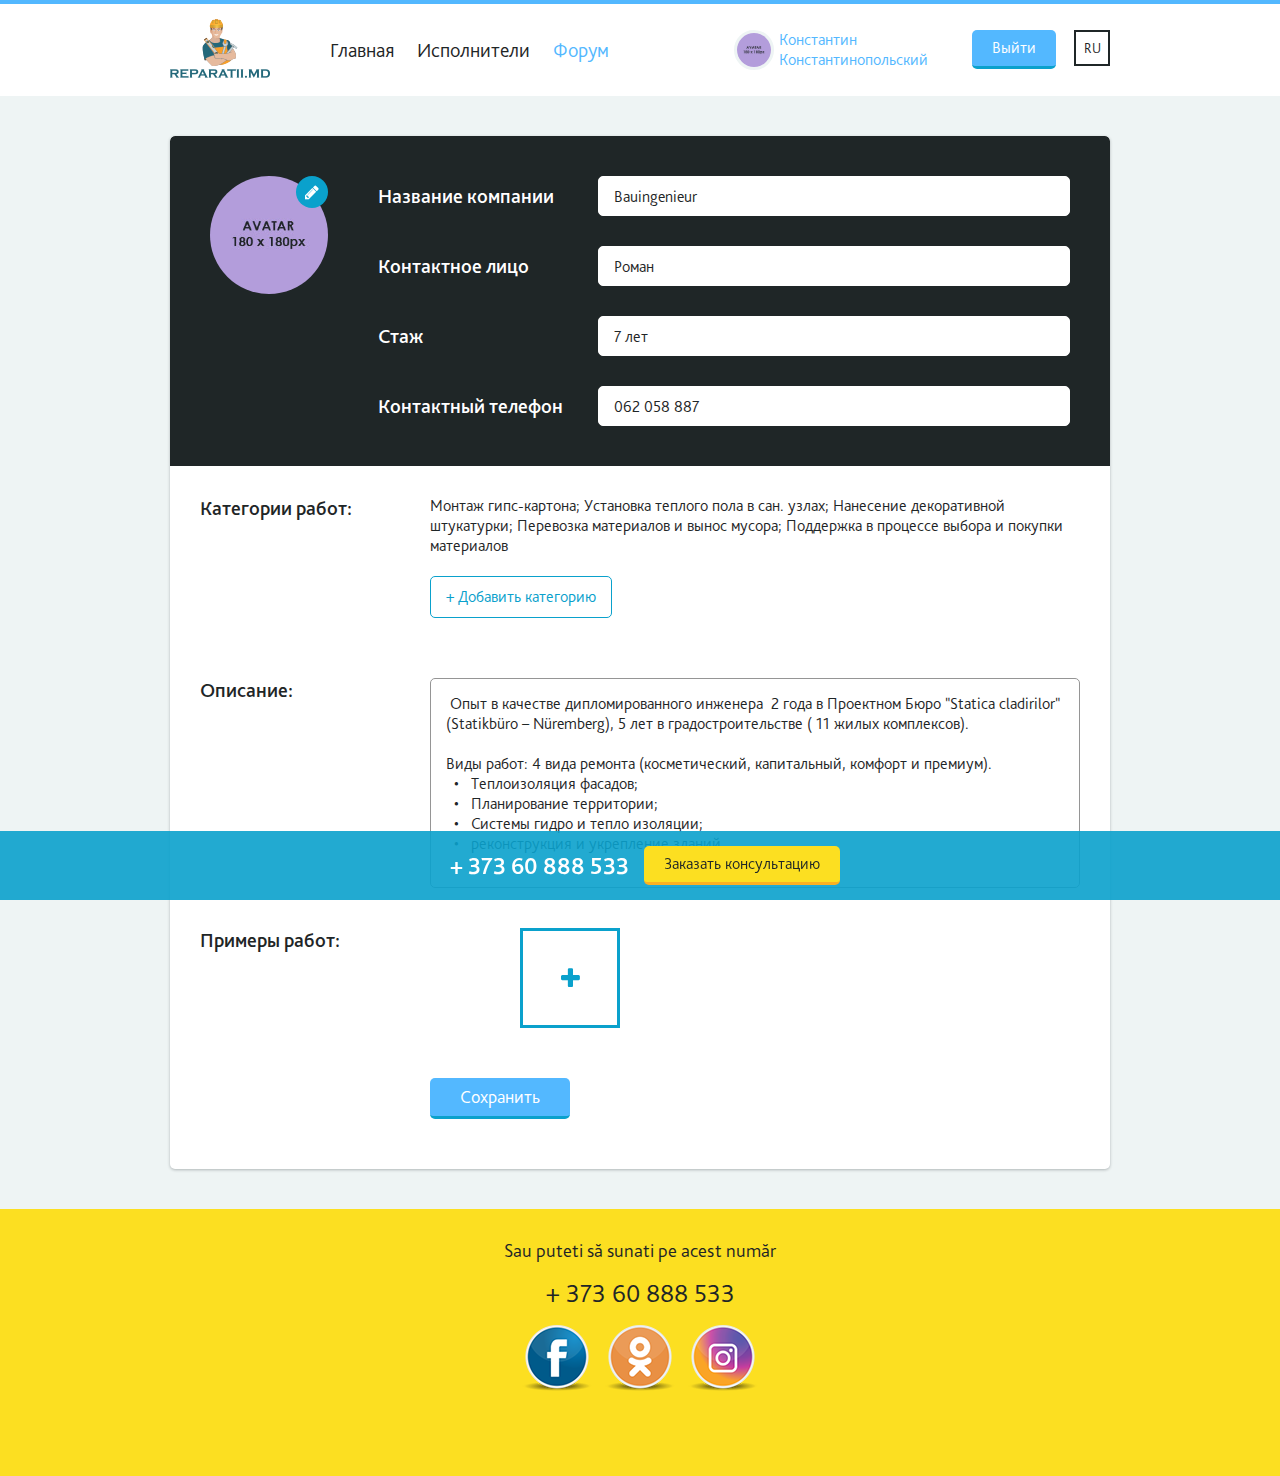
==== commit 1c320d78: "changes 21.08" ====
--- a/docs/cabinet.html
+++ b/docs/cabinet.html
@@ -26,7 +26,13 @@
             </nav>
             <nav class="navbar-content__right"><a class="navbar-user" href="cabinet.html"><img class="navbar-user__avatar" src="img/avatar.jpg" alt=""><span class="navbar-user__name">Константин Константинопольский</span></a>
               <button class="btn btn-main">Выйти</button>
-              <button class="btn btn-lang">RU</button>
+              <div class="dropdown">
+                <button class="btn btn-lang" data-toggle="dropdown">RU</button>
+                <ul class="dropdown-menu">
+                  <li class="active"><a href="">Русский</a></li>
+                  <li><a href="">Română</a></li>
+                </ul>
+              </div>
             </nav>
           </div>
         </div>
@@ -244,6 +250,42 @@
           </div>
         </div>
         <div class="input-row">
+          <div class="checkbox">
+            <input type="checkbox" id="cat-2">
+            <label for="cat-2">Гарантия на выполненные работы – 3 года Гарантия на выполненные работы – 3 года Гарантия на выполненные работы – 3 года</label>
+          </div>
+        </div>
+        <div class="input-row">
+          <div class="checkbox">
+            <input type="checkbox" id="cat-3">
+            <label for="cat-3">Гарантия на выполненные работы – 3 года</label>
+          </div>
+        </div>
+        <div class="input-row">
+          <div class="checkbox">
+            <input type="checkbox" id="cat-4">
+            <label for="cat-4">Гарантия на выполненные работы – 3 года</label>
+          </div>
+        </div>
+        <div class="input-row">
+          <div class="checkbox">
+            <input type="checkbox" id="cat-5">
+            <label for="cat-5">Гарантия на выполненные работы – 3 года</label>
+          </div>
+        </div>
+        <div class="input-row">
+          <div class="checkbox">
+            <input type="checkbox" id="cat-6">
+            <label for="cat-6">Гарантия на выполненные работы – 3 года</label>
+          </div>
+        </div>
+        <div class="input-row">
+          <div class="checkbox last">
+            <input type="checkbox" id="cat-7">
+            <label for="cat-7">Гарантия на выполненные работы – 3 года</label>
+          </div>
+        </div>
+        <div class="input-row">
           <button class="btn btn-accent btn-block">Comandă un sunet</button>
         </div>
       </form>
--- a/docs/css/styles.css
+++ b/docs/css/styles.css
@@ -1 +1 @@
-html{font-family:sans-serif;-ms-text-size-adjust:100%;-webkit-text-size-adjust:100%}body{margin:0}*,:after,:before{outline:none;-webkit-box-sizing:border-box;box-sizing:border-box;-webkit-font-smoothing:antialiased;-moz-osx-font-smoothing:grayscale}article,aside,details,figcaption,figure,footer,header,hgroup,main,menu,nav,section,summary{display:block}audio,canvas,progress,video{display:inline-block;vertical-align:baseline}audio:not([controls]){display:none;height:0}[hidden],template{display:none}a{background-color:transparent}a.nice-select.open,a:active,a:hover{outline:0}abbr[title]{border-bottom:1px dotted}b,strong{font-weight:bold}dfn{font-style:italic}h1{font-size:2em;margin:0.67em 0}mark{background:#ff0;color:#000}small{font-size:80%}sub,sup{font-size:75%;line-height:0;position:relative;vertical-align:baseline}sup{top:-0.5em}sub{bottom:-0.25em}img{border:0}svg:not(:root){overflow:hidden}figure{margin:1em 40px}hr{-webkit-box-sizing:content-box;box-sizing:content-box;height:0}pre{overflow:auto}code,kbd,pre,samp{font-family:monospace, monospace;font-size:1em}button,input,optgroup,select,textarea{color:inherit;font:inherit;margin:0}button{overflow:visible}button,select{text-transform:none}button,html input[type=button],input[type=reset],input[type=submit]{-webkit-appearance:button;cursor:pointer}button[disabled],html input[disabled]{cursor:default}button::-moz-focus-inner,input::-moz-focus-inner{border:0;padding:0}input{line-height:normal}input[type=checkbox],input[type=radio]{-webkit-box-sizing:border-box;box-sizing:border-box;padding:0}input[type=number]::-webkit-inner-spin-button,input[type=number]::-webkit-outer-spin-button{height:auto}input[type=search]{-webkit-appearance:textfield;-webkit-box-sizing:content-box;box-sizing:content-box}input[type=search]::-webkit-search-cancel-button,input[type=search]::-webkit-search-decoration{-webkit-appearance:none}fieldset{border:1px solid #c0c0c0;margin:0 2px;padding:0.35em 0.625em 0.75em}legend{border:0;padding:0}textarea{overflow:auto}optgroup{font-weight:bold}table{border-collapse:collapse;border-spacing:0}td,th{padding:0}@font-face{font-family:'BlissPro';src:url("../fonts/BlissPro-Light.eot?#iefix") format("embedded-opentype"), url("../fonts/BlissPro-Light.otf") format("opentype"), url("../fonts/BlissPro-Light.woff") format("woff"), url("../fonts/BlissPro-Light.ttf") format("truetype"), url("../fonts/BlissPro-Light.svg#BlissPro-Light") format("svg");font-weight:300;font-style:normal}@font-face{font-family:'BlissPro';src:url("../fonts/BlissPro-Medium.eot?#iefix") format("embedded-opentype"), url("../fonts/BlissPro-Medium.otf") format("opentype"), url("../fonts/BlissPro-Medium.woff") format("woff"), url("../fonts/BlissPro-Medium.ttf") format("truetype"), url("../fonts/BlissPro-Medium.svg#BlissPro-Medium") format("svg");font-weight:600;font-style:normal}@font-face{font-family:'BlissPro';src:url("../fonts/BlissPro-Heavy.eot?#iefix") format("embedded-opentype"), url("../fonts/BlissPro-Heavy.otf") format("opentype"), url("../fonts/BlissPro-Heavy.woff") format("woff"), url("../fonts/BlissPro-Heavy.ttf") format("truetype"), url("../fonts/BlissPro-Heavy.svg#BlissPro-Heavy") format("svg");font-weight:900;font-style:normal}@font-face{font-family:'FontAwesome';src:url("../fonts/fontawesome-webfont.eot?v=4.7.0");src:url("../fonts/fontawesome-webfont.eot?#iefix&v=4.7.0") format("embedded-opentype"), url("../fonts/fontawesome-webfont.woff2?v=4.7.0") format("woff2"), url("../fonts/fontawesome-webfont.woff?v=4.7.0") format("woff"), url("../fonts/fontawesome-webfont.ttf?v=4.7.0") format("truetype"), url("../fonts/fontawesome-webfont.svg?v=4.7.0#fontawesomeregular") format("svg");font-weight:normal;font-style:normal}.fa{display:inline-block;font:normal normal normal 14px/1 FontAwesome;font-size:inherit;text-rendering:auto;-webkit-font-smoothing:antialiased;-moz-osx-font-smoothing:grayscale}.fa-lg{font-size:1.33333333em;line-height:0.75em;vertical-align:-15%}.fa-2x{font-size:2em}.fa-3x{font-size:3em}.fa-4x{font-size:4em}.fa-5x{font-size:5em}.fa-fw{width:1.28571429em;text-align:center}.fa-ul{padding-left:0;margin-left:2.14285714em;list-style-type:none}.fa-ul>li{position:relative}.fa-li{position:absolute;left:-2.14285714em;width:2.14285714em;top:0.14285714em;text-align:center}.fa-li.fa-lg{left:-1.85714286em}.fa-border{padding:.2em .25em .15em;border:solid 0.08em #eeeeee;border-radius:.1em}.fa-pull-left{float:left}.fa-pull-right{float:right}.fa.fa-pull-left{margin-right:.3em}.fa.fa-pull-right{margin-left:.3em}.pull-right{float:right}.pull-left{float:left}.fa.pull-left{margin-right:.3em}.fa.pull-right{margin-left:.3em}.fa-spin{-webkit-animation:fa-spin 2s infinite linear;animation:fa-spin 2s infinite linear}.fa-pulse{-webkit-animation:fa-spin 1s infinite steps(8);animation:fa-spin 1s infinite steps(8)}@-webkit-keyframes fa-spin{0%{-webkit-transform:rotate(0deg);transform:rotate(0deg)}to{-webkit-transform:rotate(359deg);transform:rotate(359deg)}}@keyframes fa-spin{0%{-webkit-transform:rotate(0deg);transform:rotate(0deg)}to{-webkit-transform:rotate(359deg);transform:rotate(359deg)}}.fa-rotate-90{-ms-filter:"progid:DXImageTransform.Microsoft.BasicImage(rotation=1)";-webkit-transform:rotate(90deg);-ms-transform:rotate(90deg);transform:rotate(90deg)}.fa-rotate-180{-ms-filter:"progid:DXImageTransform.Microsoft.BasicImage(rotation=2)";-webkit-transform:rotate(180deg);-ms-transform:rotate(180deg);transform:rotate(180deg)}.fa-rotate-270{-ms-filter:"progid:DXImageTransform.Microsoft.BasicImage(rotation=3)";-webkit-transform:rotate(270deg);-ms-transform:rotate(270deg);transform:rotate(270deg)}.fa-flip-horizontal{-ms-filter:"progid:DXImageTransform.Microsoft.BasicImage(rotation=0, mirror=1)";-webkit-transform:scale(-1, 1);-ms-transform:scale(-1, 1);transform:scale(-1, 1)}.fa-flip-vertical{-ms-filter:"progid:DXImageTransform.Microsoft.BasicImage(rotation=2, mirror=1)";-webkit-transform:scale(1, -1);-ms-transform:scale(1, -1);transform:scale(1, -1)}:root .fa-flip-horizontal,:root .fa-flip-vertical,:root .fa-rotate-90,:root .fa-rotate-180,:root .fa-rotate-270{-webkit-filter:none;filter:none}.fa-stack{position:relative;display:inline-block;width:2em;height:2em;line-height:2em;vertical-align:middle}.fa-stack-1x,.fa-stack-2x{position:absolute;left:0;width:100%;text-align:center}.fa-stack-1x{line-height:inherit}.fa-stack-2x{font-size:2em}.fa-inverse{color:#ffffff}.fa-glass:before{content:"\f000"}.fa-music:before{content:"\f001"}.fa-search:before{content:"\f002"}.fa-envelope-o:before{content:"\f003"}.fa-heart:before{content:"\f004"}.fa-star:before{content:"\f005"}.fa-star-o:before{content:"\f006"}.fa-user:before{content:"\f007"}.fa-film:before{content:"\f008"}.fa-th-large:before{content:"\f009"}.fa-th:before{content:"\f00a"}.fa-th-list:before{content:"\f00b"}.fa-check:before{content:"\f00c"}.fa-close:before,.fa-remove:before,.fa-times:before{content:"\f00d"}.fa-search-plus:before{content:"\f00e"}.fa-search-minus:before{content:"\f010"}.fa-power-off:before{content:"\f011"}.fa-signal:before{content:"\f012"}.fa-cog:before,.fa-gear:before{content:"\f013"}.fa-trash-o:before{content:"\f014"}.fa-home:before{content:"\f015"}.fa-file-o:before{content:"\f016"}.fa-clock-o:before{content:"\f017"}.fa-road:before{content:"\f018"}.fa-download:before{content:"\f019"}.fa-arrow-circle-o-down:before{content:"\f01a"}.fa-arrow-circle-o-up:before{content:"\f01b"}.fa-inbox:before{content:"\f01c"}.fa-play-circle-o:before{content:"\f01d"}.fa-repeat:before,.fa-rotate-right:before{content:"\f01e"}.fa-refresh:before{content:"\f021"}.fa-list-alt:before{content:"\f022"}.fa-lock:before{content:"\f023"}.fa-flag:before{content:"\f024"}.fa-headphones:before{content:"\f025"}.fa-volume-off:before{content:"\f026"}.fa-volume-down:before{content:"\f027"}.fa-volume-up:before{content:"\f028"}.fa-qrcode:before{content:"\f029"}.fa-barcode:before{content:"\f02a"}.fa-tag:before{content:"\f02b"}.fa-tags:before{content:"\f02c"}.fa-book:before{content:"\f02d"}.fa-bookmark:before{content:"\f02e"}.fa-print:before{content:"\f02f"}.fa-camera:before{content:"\f030"}.fa-font:before{content:"\f031"}.fa-bold:before{content:"\f032"}.fa-italic:before{content:"\f033"}.fa-text-height:before{content:"\f034"}.fa-text-width:before{content:"\f035"}.fa-align-left:before{content:"\f036"}.fa-align-center:before{content:"\f037"}.fa-align-right:before{content:"\f038"}.fa-align-justify:before{content:"\f039"}.fa-list:before{content:"\f03a"}.fa-dedent:before,.fa-outdent:before{content:"\f03b"}.fa-indent:before{content:"\f03c"}.fa-video-camera:before{content:"\f03d"}.fa-image:before,.fa-photo:before,.fa-picture-o:before{content:"\f03e"}.fa-pencil:before{content:"\f040"}.fa-map-marker:before{content:"\f041"}.fa-adjust:before{content:"\f042"}.fa-tint:before{content:"\f043"}.fa-edit:before,.fa-pencil-square-o:before{content:"\f044"}.fa-share-square-o:before{content:"\f045"}.fa-check-square-o:before{content:"\f046"}.fa-arrows:before{content:"\f047"}.fa-step-backward:before{content:"\f048"}.fa-fast-backward:before{content:"\f049"}.fa-backward:before{content:"\f04a"}.fa-play:before{content:"\f04b"}.fa-pause:before{content:"\f04c"}.fa-stop:before{content:"\f04d"}.fa-forward:before{content:"\f04e"}.fa-fast-forward:before{content:"\f050"}.fa-step-forward:before{content:"\f051"}.fa-eject:before{content:"\f052"}.fa-chevron-left:before{content:"\f053"}.fa-chevron-right:before{content:"\f054"}.fa-plus-circle:before{content:"\f055"}.fa-minus-circle:before{content:"\f056"}.fa-times-circle:before{content:"\f057"}.fa-check-circle:before{content:"\f058"}.fa-question-circle:before{content:"\f059"}.fa-info-circle:before{content:"\f05a"}.fa-crosshairs:before{content:"\f05b"}.fa-times-circle-o:before{content:"\f05c"}.fa-check-circle-o:before{content:"\f05d"}.fa-ban:before{content:"\f05e"}.fa-arrow-left:before{content:"\f060"}.fa-arrow-right:before{content:"\f061"}.fa-arrow-up:before{content:"\f062"}.fa-arrow-down:before{content:"\f063"}.fa-mail-forward:before,.fa-share:before{content:"\f064"}.fa-expand:before{content:"\f065"}.fa-compress:before{content:"\f066"}.fa-plus:before{content:"\f067"}.fa-minus:before{content:"\f068"}.fa-asterisk:before{content:"\f069"}.fa-exclamation-circle:before{content:"\f06a"}.fa-gift:before{content:"\f06b"}.fa-leaf:before{content:"\f06c"}.fa-fire:before{content:"\f06d"}.fa-eye:before{content:"\f06e"}.fa-eye-slash:before{content:"\f070"}.fa-exclamation-triangle:before,.fa-warning:before{content:"\f071"}.fa-plane:before{content:"\f072"}.fa-calendar:before{content:"\f073"}.fa-random:before{content:"\f074"}.fa-comment:before{content:"\f075"}.fa-magnet:before{content:"\f076"}.fa-chevron-up:before{content:"\f077"}.fa-chevron-down:before{content:"\f078"}.fa-retweet:before{content:"\f079"}.fa-shopping-cart:before{content:"\f07a"}.fa-folder:before{content:"\f07b"}.fa-folder-open:before{content:"\f07c"}.fa-arrows-v:before{content:"\f07d"}.fa-arrows-h:before{content:"\f07e"}.fa-bar-chart-o:before,.fa-bar-chart:before{content:"\f080"}.fa-twitter-square:before{content:"\f081"}.fa-facebook-square:before{content:"\f082"}.fa-camera-retro:before{content:"\f083"}.fa-key:before{content:"\f084"}.fa-cogs:before,.fa-gears:before{content:"\f085"}.fa-comments:before{content:"\f086"}.fa-thumbs-o-up:before{content:"\f087"}.fa-thumbs-o-down:before{content:"\f088"}.fa-star-half:before{content:"\f089"}.fa-heart-o:before{content:"\f08a"}.fa-sign-out:before{content:"\f08b"}.fa-linkedin-square:before{content:"\f08c"}.fa-thumb-tack:before{content:"\f08d"}.fa-external-link:before{content:"\f08e"}.fa-sign-in:before{content:"\f090"}.fa-trophy:before{content:"\f091"}.fa-github-square:before{content:"\f092"}.fa-upload:before{content:"\f093"}.fa-lemon-o:before{content:"\f094"}.fa-phone:before{content:"\f095"}.fa-square-o:before{content:"\f096"}.fa-bookmark-o:before{content:"\f097"}.fa-phone-square:before{content:"\f098"}.fa-twitter:before{content:"\f099"}.fa-facebook-f:before,.fa-facebook:before{content:"\f09a"}.fa-github:before{content:"\f09b"}.fa-unlock:before{content:"\f09c"}.fa-credit-card:before{content:"\f09d"}.fa-feed:before,.fa-rss:before{content:"\f09e"}.fa-hdd-o:before{content:"\f0a0"}.fa-bullhorn:before{content:"\f0a1"}.fa-bell:before{content:"\f0f3"}.fa-certificate:before{content:"\f0a3"}.fa-hand-o-right:before{content:"\f0a4"}.fa-hand-o-left:before{content:"\f0a5"}.fa-hand-o-up:before{content:"\f0a6"}.fa-hand-o-down:before{content:"\f0a7"}.fa-arrow-circle-left:before{content:"\f0a8"}.fa-arrow-circle-right:before{content:"\f0a9"}.fa-arrow-circle-up:before{content:"\f0aa"}.fa-arrow-circle-down:before{content:"\f0ab"}.fa-globe:before{content:"\f0ac"}.fa-wrench:before{content:"\f0ad"}.fa-tasks:before{content:"\f0ae"}.fa-filter:before{content:"\f0b0"}.fa-briefcase:before{content:"\f0b1"}.fa-arrows-alt:before{content:"\f0b2"}.fa-group:before,.fa-users:before{content:"\f0c0"}.fa-chain:before,.fa-link:before{content:"\f0c1"}.fa-cloud:before{content:"\f0c2"}.fa-flask:before{content:"\f0c3"}.fa-cut:before,.fa-scissors:before{content:"\f0c4"}.fa-copy:before,.fa-files-o:before{content:"\f0c5"}.fa-paperclip:before{content:"\f0c6"}.fa-floppy-o:before,.fa-save:before{content:"\f0c7"}.fa-square:before{content:"\f0c8"}.fa-bars:before,.fa-navicon:before,.fa-reorder:before{content:"\f0c9"}.fa-list-ul:before{content:"\f0ca"}.fa-list-ol:before{content:"\f0cb"}.fa-strikethrough:before{content:"\f0cc"}.fa-underline:before{content:"\f0cd"}.fa-table:before{content:"\f0ce"}.fa-magic:before{content:"\f0d0"}.fa-truck:before{content:"\f0d1"}.fa-pinterest:before{content:"\f0d2"}.fa-pinterest-square:before{content:"\f0d3"}.fa-google-plus-square:before{content:"\f0d4"}.fa-google-plus:before{content:"\f0d5"}.fa-money:before{content:"\f0d6"}.fa-caret-down:before{content:"\f0d7"}.fa-caret-up:before{content:"\f0d8"}.fa-caret-left:before{content:"\f0d9"}.fa-caret-right:before{content:"\f0da"}.fa-columns:before{content:"\f0db"}.fa-sort:before,.fa-unsorted:before{content:"\f0dc"}.fa-sort-desc:before,.fa-sort-down:before{content:"\f0dd"}.fa-sort-asc:before,.fa-sort-up:before{content:"\f0de"}.fa-envelope:before{content:"\f0e0"}.fa-linkedin:before{content:"\f0e1"}.fa-rotate-left:before,.fa-undo:before{content:"\f0e2"}.fa-gavel:before,.fa-legal:before{content:"\f0e3"}.fa-dashboard:before,.fa-tachometer:before{content:"\f0e4"}.fa-comment-o:before{content:"\f0e5"}.fa-comments-o:before{content:"\f0e6"}.fa-bolt:before,.fa-flash:before{content:"\f0e7"}.fa-sitemap:before{content:"\f0e8"}.fa-umbrella:before{content:"\f0e9"}.fa-clipboard:before,.fa-paste:before{content:"\f0ea"}.fa-lightbulb-o:before{content:"\f0eb"}.fa-exchange:before{content:"\f0ec"}.fa-cloud-download:before{content:"\f0ed"}.fa-cloud-upload:before{content:"\f0ee"}.fa-user-md:before{content:"\f0f0"}.fa-stethoscope:before{content:"\f0f1"}.fa-suitcase:before{content:"\f0f2"}.fa-bell-o:before{content:"\f0a2"}.fa-coffee:before{content:"\f0f4"}.fa-cutlery:before{content:"\f0f5"}.fa-file-text-o:before{content:"\f0f6"}.fa-building-o:before{content:"\f0f7"}.fa-hospital-o:before{content:"\f0f8"}.fa-ambulance:before{content:"\f0f9"}.fa-medkit:before{content:"\f0fa"}.fa-fighter-jet:before{content:"\f0fb"}.fa-beer:before{content:"\f0fc"}.fa-h-square:before{content:"\f0fd"}.fa-plus-square:before{content:"\f0fe"}.fa-angle-double-left:before{content:"\f100"}.fa-angle-double-right:before{content:"\f101"}.fa-angle-double-up:before{content:"\f102"}.fa-angle-double-down:before{content:"\f103"}.fa-angle-left:before{content:"\f104"}.fa-angle-right:before{content:"\f105"}.fa-angle-up:before{content:"\f106"}.fa-angle-down:before{content:"\f107"}.fa-desktop:before{content:"\f108"}.fa-laptop:before{content:"\f109"}.fa-tablet:before{content:"\f10a"}.fa-mobile-phone:before,.fa-mobile:before{content:"\f10b"}.fa-circle-o:before{content:"\f10c"}.fa-quote-left:before{content:"\f10d"}.fa-quote-right:before{content:"\f10e"}.fa-spinner:before{content:"\f110"}.fa-circle:before{content:"\f111"}.fa-mail-reply:before,.fa-reply:before{content:"\f112"}.fa-github-alt:before{content:"\f113"}.fa-folder-o:before{content:"\f114"}.fa-folder-open-o:before{content:"\f115"}.fa-smile-o:before{content:"\f118"}.fa-frown-o:before{content:"\f119"}.fa-meh-o:before{content:"\f11a"}.fa-gamepad:before{content:"\f11b"}.fa-keyboard-o:before{content:"\f11c"}.fa-flag-o:before{content:"\f11d"}.fa-flag-checkered:before{content:"\f11e"}.fa-terminal:before{content:"\f120"}.fa-code:before{content:"\f121"}.fa-mail-reply-all:before,.fa-reply-all:before{content:"\f122"}.fa-star-half-empty:before,.fa-star-half-full:before,.fa-star-half-o:before{content:"\f123"}.fa-location-arrow:before{content:"\f124"}.fa-crop:before{content:"\f125"}.fa-code-fork:before{content:"\f126"}.fa-chain-broken:before,.fa-unlink:before{content:"\f127"}.fa-question:before{content:"\f128"}.fa-info:before{content:"\f129"}.fa-exclamation:before{content:"\f12a"}.fa-superscript:before{content:"\f12b"}.fa-subscript:before{content:"\f12c"}.fa-eraser:before{content:"\f12d"}.fa-puzzle-piece:before{content:"\f12e"}.fa-microphone:before{content:"\f130"}.fa-microphone-slash:before{content:"\f131"}.fa-shield:before{content:"\f132"}.fa-calendar-o:before{content:"\f133"}.fa-fire-extinguisher:before{content:"\f134"}.fa-rocket:before{content:"\f135"}.fa-maxcdn:before{content:"\f136"}.fa-chevron-circle-left:before{content:"\f137"}.fa-chevron-circle-right:before{content:"\f138"}.fa-chevron-circle-up:before{content:"\f139"}.fa-chevron-circle-down:before{content:"\f13a"}.fa-html5:before{content:"\f13b"}.fa-css3:before{content:"\f13c"}.fa-anchor:before{content:"\f13d"}.fa-unlock-alt:before{content:"\f13e"}.fa-bullseye:before{content:"\f140"}.fa-ellipsis-h:before{content:"\f141"}.fa-ellipsis-v:before{content:"\f142"}.fa-rss-square:before{content:"\f143"}.fa-play-circle:before{content:"\f144"}.fa-ticket:before{content:"\f145"}.fa-minus-square:before{content:"\f146"}.fa-minus-square-o:before{content:"\f147"}.fa-level-up:before{content:"\f148"}.fa-level-down:before{content:"\f149"}.fa-check-square:before{content:"\f14a"}.fa-pencil-square:before{content:"\f14b"}.fa-external-link-square:before{content:"\f14c"}.fa-share-square:before{content:"\f14d"}.fa-compass:before{content:"\f14e"}.fa-caret-square-o-down:before,.fa-toggle-down:before{content:"\f150"}.fa-caret-square-o-up:before,.fa-toggle-up:before{content:"\f151"}.fa-caret-square-o-right:before,.fa-toggle-right:before{content:"\f152"}.fa-eur:before,.fa-euro:before{content:"\f153"}.fa-gbp:before{content:"\f154"}.fa-dollar:before,.fa-usd:before{content:"\f155"}.fa-inr:before,.fa-rupee:before{content:"\f156"}.fa-cny:before,.fa-jpy:before,.fa-rmb:before,.fa-yen:before{content:"\f157"}.fa-rouble:before,.fa-rub:before,.fa-ruble:before{content:"\f158"}.fa-krw:before,.fa-won:before{content:"\f159"}.fa-bitcoin:before,.fa-btc:before{content:"\f15a"}.fa-file:before{content:"\f15b"}.fa-file-text:before{content:"\f15c"}.fa-sort-alpha-asc:before{content:"\f15d"}.fa-sort-alpha-desc:before{content:"\f15e"}.fa-sort-amount-asc:before{content:"\f160"}.fa-sort-amount-desc:before{content:"\f161"}.fa-sort-numeric-asc:before{content:"\f162"}.fa-sort-numeric-desc:before{content:"\f163"}.fa-thumbs-up:before{content:"\f164"}.fa-thumbs-down:before{content:"\f165"}.fa-youtube-square:before{content:"\f166"}.fa-youtube:before{content:"\f167"}.fa-xing:before{content:"\f168"}.fa-xing-square:before{content:"\f169"}.fa-youtube-play:before{content:"\f16a"}.fa-dropbox:before{content:"\f16b"}.fa-stack-overflow:before{content:"\f16c"}.fa-instagram:before{content:"\f16d"}.fa-flickr:before{content:"\f16e"}.fa-adn:before{content:"\f170"}.fa-bitbucket:before{content:"\f171"}.fa-bitbucket-square:before{content:"\f172"}.fa-tumblr:before{content:"\f173"}.fa-tumblr-square:before{content:"\f174"}.fa-long-arrow-down:before{content:"\f175"}.fa-long-arrow-up:before{content:"\f176"}.fa-long-arrow-left:before{content:"\f177"}.fa-long-arrow-right:before{content:"\f178"}.fa-apple:before{content:"\f179"}.fa-windows:before{content:"\f17a"}.fa-android:before{content:"\f17b"}.fa-linux:before{content:"\f17c"}.fa-dribbble:before{content:"\f17d"}.fa-skype:before{content:"\f17e"}.fa-foursquare:before{content:"\f180"}.fa-trello:before{content:"\f181"}.fa-female:before{content:"\f182"}.fa-male:before{content:"\f183"}.fa-gittip:before,.fa-gratipay:before{content:"\f184"}.fa-sun-o:before{content:"\f185"}.fa-moon-o:before{content:"\f186"}.fa-archive:before{content:"\f187"}.fa-bug:before{content:"\f188"}.fa-vk:before{content:"\f189"}.fa-weibo:before{content:"\f18a"}.fa-renren:before{content:"\f18b"}.fa-pagelines:before{content:"\f18c"}.fa-stack-exchange:before{content:"\f18d"}.fa-arrow-circle-o-right:before{content:"\f18e"}.fa-arrow-circle-o-left:before{content:"\f190"}.fa-caret-square-o-left:before,.fa-toggle-left:before{content:"\f191"}.fa-dot-circle-o:before{content:"\f192"}.fa-wheelchair:before{content:"\f193"}.fa-vimeo-square:before{content:"\f194"}.fa-try:before,.fa-turkish-lira:before{content:"\f195"}.fa-plus-square-o:before{content:"\f196"}.fa-space-shuttle:before{content:"\f197"}.fa-slack:before{content:"\f198"}.fa-envelope-square:before{content:"\f199"}.fa-wordpress:before{content:"\f19a"}.fa-openid:before{content:"\f19b"}.fa-bank:before,.fa-institution:before,.fa-university:before{content:"\f19c"}.fa-graduation-cap:before,.fa-mortar-board:before{content:"\f19d"}.fa-yahoo:before{content:"\f19e"}.fa-google:before{content:"\f1a0"}.fa-reddit:before{content:"\f1a1"}.fa-reddit-square:before{content:"\f1a2"}.fa-stumbleupon-circle:before{content:"\f1a3"}.fa-stumbleupon:before{content:"\f1a4"}.fa-delicious:before{content:"\f1a5"}.fa-digg:before{content:"\f1a6"}.fa-pied-piper-pp:before{content:"\f1a7"}.fa-pied-piper-alt:before{content:"\f1a8"}.fa-drupal:before{content:"\f1a9"}.fa-joomla:before{content:"\f1aa"}.fa-language:before{content:"\f1ab"}.fa-fax:before{content:"\f1ac"}.fa-building:before{content:"\f1ad"}.fa-child:before{content:"\f1ae"}.fa-paw:before{content:"\f1b0"}.fa-spoon:before{content:"\f1b1"}.fa-cube:before{content:"\f1b2"}.fa-cubes:before{content:"\f1b3"}.fa-behance:before{content:"\f1b4"}.fa-behance-square:before{content:"\f1b5"}.fa-steam:before{content:"\f1b6"}.fa-steam-square:before{content:"\f1b7"}.fa-recycle:before{content:"\f1b8"}.fa-automobile:before,.fa-car:before{content:"\f1b9"}.fa-cab:before,.fa-taxi:before{content:"\f1ba"}.fa-tree:before{content:"\f1bb"}.fa-spotify:before{content:"\f1bc"}.fa-deviantart:before{content:"\f1bd"}.fa-soundcloud:before{content:"\f1be"}.fa-database:before{content:"\f1c0"}.fa-file-pdf-o:before{content:"\f1c1"}.fa-file-word-o:before{content:"\f1c2"}.fa-file-excel-o:before{content:"\f1c3"}.fa-file-powerpoint-o:before{content:"\f1c4"}.fa-file-image-o:before,.fa-file-photo-o:before,.fa-file-picture-o:before{content:"\f1c5"}.fa-file-archive-o:before,.fa-file-zip-o:before{content:"\f1c6"}.fa-file-audio-o:before,.fa-file-sound-o:before{content:"\f1c7"}.fa-file-movie-o:before,.fa-file-video-o:before{content:"\f1c8"}.fa-file-code-o:before{content:"\f1c9"}.fa-vine:before{content:"\f1ca"}.fa-codepen:before{content:"\f1cb"}.fa-jsfiddle:before{content:"\f1cc"}.fa-life-bouy:before,.fa-life-buoy:before,.fa-life-ring:before,.fa-life-saver:before,.fa-support:before{content:"\f1cd"}.fa-circle-o-notch:before{content:"\f1ce"}.fa-ra:before,.fa-rebel:before,.fa-resistance:before{content:"\f1d0"}.fa-empire:before,.fa-ge:before{content:"\f1d1"}.fa-git-square:before{content:"\f1d2"}.fa-git:before{content:"\f1d3"}.fa-hacker-news:before,.fa-y-combinator-square:before,.fa-yc-square:before{content:"\f1d4"}.fa-tencent-weibo:before{content:"\f1d5"}.fa-qq:before{content:"\f1d6"}.fa-wechat:before,.fa-weixin:before{content:"\f1d7"}.fa-paper-plane:before,.fa-send:before{content:"\f1d8"}.fa-paper-plane-o:before,.fa-send-o:before{content:"\f1d9"}.fa-history:before{content:"\f1da"}.fa-circle-thin:before{content:"\f1db"}.fa-header:before{content:"\f1dc"}.fa-paragraph:before{content:"\f1dd"}.fa-sliders:before{content:"\f1de"}.fa-share-alt:before{content:"\f1e0"}.fa-share-alt-square:before{content:"\f1e1"}.fa-bomb:before{content:"\f1e2"}.fa-futbol-o:before,.fa-soccer-ball-o:before{content:"\f1e3"}.fa-tty:before{content:"\f1e4"}.fa-binoculars:before{content:"\f1e5"}.fa-plug:before{content:"\f1e6"}.fa-slideshare:before{content:"\f1e7"}.fa-twitch:before{content:"\f1e8"}.fa-yelp:before{content:"\f1e9"}.fa-newspaper-o:before{content:"\f1ea"}.fa-wifi:before{content:"\f1eb"}.fa-calculator:before{content:"\f1ec"}.fa-paypal:before{content:"\f1ed"}.fa-google-wallet:before{content:"\f1ee"}.fa-cc-visa:before{content:"\f1f0"}.fa-cc-mastercard:before{content:"\f1f1"}.fa-cc-discover:before{content:"\f1f2"}.fa-cc-amex:before{content:"\f1f3"}.fa-cc-paypal:before{content:"\f1f4"}.fa-cc-stripe:before{content:"\f1f5"}.fa-bell-slash:before{content:"\f1f6"}.fa-bell-slash-o:before{content:"\f1f7"}.fa-trash:before{content:"\f1f8"}.fa-copyright:before{content:"\f1f9"}.fa-at:before{content:"\f1fa"}.fa-eyedropper:before{content:"\f1fb"}.fa-paint-brush:before{content:"\f1fc"}.fa-birthday-cake:before{content:"\f1fd"}.fa-area-chart:before{content:"\f1fe"}.fa-pie-chart:before{content:"\f200"}.fa-line-chart:before{content:"\f201"}.fa-lastfm:before{content:"\f202"}.fa-lastfm-square:before{content:"\f203"}.fa-toggle-off:before{content:"\f204"}.fa-toggle-on:before{content:"\f205"}.fa-bicycle:before{content:"\f206"}.fa-bus:before{content:"\f207"}.fa-ioxhost:before{content:"\f208"}.fa-angellist:before{content:"\f209"}.fa-cc:before{content:"\f20a"}.fa-ils:before,.fa-shekel:before,.fa-sheqel:before{content:"\f20b"}.fa-meanpath:before{content:"\f20c"}.fa-buysellads:before{content:"\f20d"}.fa-connectdevelop:before{content:"\f20e"}.fa-dashcube:before{content:"\f210"}.fa-forumbee:before{content:"\f211"}.fa-leanpub:before{content:"\f212"}.fa-sellsy:before{content:"\f213"}.fa-shirtsinbulk:before{content:"\f214"}.fa-simplybuilt:before{content:"\f215"}.fa-skyatlas:before{content:"\f216"}.fa-cart-plus:before{content:"\f217"}.fa-cart-arrow-down:before{content:"\f218"}.fa-diamond:before{content:"\f219"}.fa-ship:before{content:"\f21a"}.fa-user-secret:before{content:"\f21b"}.fa-motorcycle:before{content:"\f21c"}.fa-street-view:before{content:"\f21d"}.fa-heartbeat:before{content:"\f21e"}.fa-venus:before{content:"\f221"}.fa-mars:before{content:"\f222"}.fa-mercury:before{content:"\f223"}.fa-intersex:before,.fa-transgender:before{content:"\f224"}.fa-transgender-alt:before{content:"\f225"}.fa-venus-double:before{content:"\f226"}.fa-mars-double:before{content:"\f227"}.fa-venus-mars:before{content:"\f228"}.fa-mars-stroke:before{content:"\f229"}.fa-mars-stroke-v:before{content:"\f22a"}.fa-mars-stroke-h:before{content:"\f22b"}.fa-neuter:before{content:"\f22c"}.fa-genderless:before{content:"\f22d"}.fa-facebook-official:before{content:"\f230"}.fa-pinterest-p:before{content:"\f231"}.fa-whatsapp:before{content:"\f232"}.fa-server:before{content:"\f233"}.fa-user-plus:before{content:"\f234"}.fa-user-times:before{content:"\f235"}.fa-bed:before,.fa-hotel:before{content:"\f236"}.fa-viacoin:before{content:"\f237"}.fa-train:before{content:"\f238"}.fa-subway:before{content:"\f239"}.fa-medium:before{content:"\f23a"}.fa-y-combinator:before,.fa-yc:before{content:"\f23b"}.fa-optin-monster:before{content:"\f23c"}.fa-opencart:before{content:"\f23d"}.fa-expeditedssl:before{content:"\f23e"}.fa-battery-4:before,.fa-battery-full:before,.fa-battery:before{content:"\f240"}.fa-battery-3:before,.fa-battery-three-quarters:before{content:"\f241"}.fa-battery-2:before,.fa-battery-half:before{content:"\f242"}.fa-battery-1:before,.fa-battery-quarter:before{content:"\f243"}.fa-battery-0:before,.fa-battery-empty:before{content:"\f244"}.fa-mouse-pointer:before{content:"\f245"}.fa-i-cursor:before{content:"\f246"}.fa-object-group:before{content:"\f247"}.fa-object-ungroup:before{content:"\f248"}.fa-sticky-note:before{content:"\f249"}.fa-sticky-note-o:before{content:"\f24a"}.fa-cc-jcb:before{content:"\f24b"}.fa-cc-diners-club:before{content:"\f24c"}.fa-clone:before{content:"\f24d"}.fa-balance-scale:before{content:"\f24e"}.fa-hourglass-o:before{content:"\f250"}.fa-hourglass-1:before,.fa-hourglass-start:before{content:"\f251"}.fa-hourglass-2:before,.fa-hourglass-half:before{content:"\f252"}.fa-hourglass-3:before,.fa-hourglass-end:before{content:"\f253"}.fa-hourglass:before{content:"\f254"}.fa-hand-grab-o:before,.fa-hand-rock-o:before{content:"\f255"}.fa-hand-paper-o:before,.fa-hand-stop-o:before{content:"\f256"}.fa-hand-scissors-o:before{content:"\f257"}.fa-hand-lizard-o:before{content:"\f258"}.fa-hand-spock-o:before{content:"\f259"}.fa-hand-pointer-o:before{content:"\f25a"}.fa-hand-peace-o:before{content:"\f25b"}.fa-trademark:before{content:"\f25c"}.fa-registered:before{content:"\f25d"}.fa-creative-commons:before{content:"\f25e"}.fa-gg:before{content:"\f260"}.fa-gg-circle:before{content:"\f261"}.fa-tripadvisor:before{content:"\f262"}.fa-odnoklassniki:before{content:"\f263"}.fa-odnoklassniki-square:before{content:"\f264"}.fa-get-pocket:before{content:"\f265"}.fa-wikipedia-w:before{content:"\f266"}.fa-safari:before{content:"\f267"}.fa-chrome:before{content:"\f268"}.fa-firefox:before{content:"\f269"}.fa-opera:before{content:"\f26a"}.fa-internet-explorer:before{content:"\f26b"}.fa-television:before,.fa-tv:before{content:"\f26c"}.fa-contao:before{content:"\f26d"}.fa-500px:before{content:"\f26e"}.fa-amazon:before{content:"\f270"}.fa-calendar-plus-o:before{content:"\f271"}.fa-calendar-minus-o:before{content:"\f272"}.fa-calendar-times-o:before{content:"\f273"}.fa-calendar-check-o:before{content:"\f274"}.fa-industry:before{content:"\f275"}.fa-map-pin:before{content:"\f276"}.fa-map-signs:before{content:"\f277"}.fa-map-o:before{content:"\f278"}.fa-map:before{content:"\f279"}.fa-commenting:before{content:"\f27a"}.fa-commenting-o:before{content:"\f27b"}.fa-houzz:before{content:"\f27c"}.fa-vimeo:before{content:"\f27d"}.fa-black-tie:before{content:"\f27e"}.fa-fonticons:before{content:"\f280"}.fa-reddit-alien:before{content:"\f281"}.fa-edge:before{content:"\f282"}.fa-credit-card-alt:before{content:"\f283"}.fa-codiepie:before{content:"\f284"}.fa-modx:before{content:"\f285"}.fa-fort-awesome:before{content:"\f286"}.fa-usb:before{content:"\f287"}.fa-product-hunt:before{content:"\f288"}.fa-mixcloud:before{content:"\f289"}.fa-scribd:before{content:"\f28a"}.fa-pause-circle:before{content:"\f28b"}.fa-pause-circle-o:before{content:"\f28c"}.fa-stop-circle:before{content:"\f28d"}.fa-stop-circle-o:before{content:"\f28e"}.fa-shopping-bag:before{content:"\f290"}.fa-shopping-basket:before{content:"\f291"}.fa-hashtag:before{content:"\f292"}.fa-bluetooth:before{content:"\f293"}.fa-bluetooth-b:before{content:"\f294"}.fa-percent:before{content:"\f295"}.fa-gitlab:before{content:"\f296"}.fa-wpbeginner:before{content:"\f297"}.fa-wpforms:before{content:"\f298"}.fa-envira:before{content:"\f299"}.fa-universal-access:before{content:"\f29a"}.fa-wheelchair-alt:before{content:"\f29b"}.fa-question-circle-o:before{content:"\f29c"}.fa-blind:before{content:"\f29d"}.fa-audio-description:before{content:"\f29e"}.fa-volume-control-phone:before{content:"\f2a0"}.fa-braille:before{content:"\f2a1"}.fa-assistive-listening-systems:before{content:"\f2a2"}.fa-american-sign-language-interpreting:before,.fa-asl-interpreting:before{content:"\f2a3"}.fa-deaf:before,.fa-deafness:before,.fa-hard-of-hearing:before{content:"\f2a4"}.fa-glide:before{content:"\f2a5"}.fa-glide-g:before{content:"\f2a6"}.fa-sign-language:before,.fa-signing:before{content:"\f2a7"}.fa-low-vision:before{content:"\f2a8"}.fa-viadeo:before{content:"\f2a9"}.fa-viadeo-square:before{content:"\f2aa"}.fa-snapchat:before{content:"\f2ab"}.fa-snapchat-ghost:before{content:"\f2ac"}.fa-snapchat-square:before{content:"\f2ad"}.fa-pied-piper:before{content:"\f2ae"}.fa-first-order:before{content:"\f2b0"}.fa-yoast:before{content:"\f2b1"}.fa-themeisle:before{content:"\f2b2"}.fa-google-plus-circle:before,.fa-google-plus-official:before{content:"\f2b3"}.fa-fa:before,.fa-font-awesome:before{content:"\f2b4"}.fa-handshake-o:before{content:"\f2b5"}.fa-envelope-open:before{content:"\f2b6"}.fa-envelope-open-o:before{content:"\f2b7"}.fa-linode:before{content:"\f2b8"}.fa-address-book:before{content:"\f2b9"}.fa-address-book-o:before{content:"\f2ba"}.fa-address-card:before,.fa-vcard:before{content:"\f2bb"}.fa-address-card-o:before,.fa-vcard-o:before{content:"\f2bc"}.fa-user-circle:before{content:"\f2bd"}.fa-user-circle-o:before{content:"\f2be"}.fa-user-o:before{content:"\f2c0"}.fa-id-badge:before{content:"\f2c1"}.fa-drivers-license:before,.fa-id-card:before{content:"\f2c2"}.fa-drivers-license-o:before,.fa-id-card-o:before{content:"\f2c3"}.fa-quora:before{content:"\f2c4"}.fa-free-code-camp:before{content:"\f2c5"}.fa-telegram:before{content:"\f2c6"}.fa-thermometer-4:before,.fa-thermometer-full:before,.fa-thermometer:before{content:"\f2c7"}.fa-thermometer-3:before,.fa-thermometer-three-quarters:before{content:"\f2c8"}.fa-thermometer-2:before,.fa-thermometer-half:before{content:"\f2c9"}.fa-thermometer-1:before,.fa-thermometer-quarter:before{content:"\f2ca"}.fa-thermometer-0:before,.fa-thermometer-empty:before{content:"\f2cb"}.fa-shower:before{content:"\f2cc"}.fa-bath:before,.fa-bathtub:before,.fa-s15:before{content:"\f2cd"}.fa-podcast:before{content:"\f2ce"}.fa-window-maximize:before{content:"\f2d0"}.fa-window-minimize:before{content:"\f2d1"}.fa-window-restore:before{content:"\f2d2"}.fa-times-rectangle:before,.fa-window-close:before{content:"\f2d3"}.fa-times-rectangle-o:before,.fa-window-close-o:before{content:"\f2d4"}.fa-bandcamp:before{content:"\f2d5"}.fa-grav:before{content:"\f2d6"}.fa-etsy:before{content:"\f2d7"}.fa-imdb:before{content:"\f2d8"}.fa-ravelry:before{content:"\f2d9"}.fa-eercast:before{content:"\f2da"}.fa-microchip:before{content:"\f2db"}.fa-snowflake-o:before{content:"\f2dc"}.fa-superpowers:before{content:"\f2dd"}.fa-wpexplorer:before{content:"\f2de"}.fa-meetup:before{content:"\f2e0"}.sr-only{position:absolute;width:1px;height:1px;padding:0;margin:-1px;overflow:hidden;clip:rect(0, 0, 0, 0);border:0}.sr-only-focusable.nice-select.open,.sr-only-focusable:active,.sr-only-focusable:focus{position:static;width:auto;height:auto;margin:0;overflow:visible;clip:auto}.container{margin:0 auto;padding:0 15px;width:100%;-webkit-box-sizing:border-box;box-sizing:border-box}@media only screen and (min-width:700px){.container{width:670px}}@media only screen and (min-width:1000px){.container{width:970px}}.row{margin-left:-15px;margin-right:-15px;display:-webkit-box;display:-webkit-flex;display:-ms-flexbox;display:flex;-webkit-flex-wrap:wrap;-ms-flex-wrap:wrap;flex-wrap:wrap}.row.column{-webkit-box-orient:vertical;-webkit-box-direction:normal;-webkit-flex-direction:column;-ms-flex-direction:column;flex-direction:column}.row.start{-webkit-box-pack:start;-webkit-justify-content:flex-start;-ms-flex-pack:start;justify-content:flex-start}.row.center{-webkit-box-pack:center;-webkit-justify-content:center;-ms-flex-pack:center;justify-content:center}.row.around{-webkit-justify-content:space-around;-ms-flex-pack:distribute;justify-content:space-around}.row.between{-webkit-box-pack:justify;-webkit-justify-content:space-between;-ms-flex-pack:justify;justify-content:space-between}.row.end{-webkit-box-pack:end;-webkit-justify-content:flex-end;-ms-flex-pack:end;justify-content:flex-end}.row.top{-webkit-box-align:start;-webkit-align-items:flex-start;-ms-flex-align:start;align-items:flex-start}.row.middle{-webkit-box-align:center;-webkit-align-items:center;-ms-flex-align:center;align-items:center}.row.bottom{-webkit-box-align:end;-webkit-align-items:flex-end;-ms-flex-align:end;align-items:flex-end}.row.nowrap{-webkit-flex-wrap:nowrap;-ms-flex-wrap:nowrap;flex-wrap:nowrap}.col{padding:0 15px;margin:0;-webkit-flex-basis:100%;flex-basis:100%;max-width:100%;-ms-flex-preferred-size:100%}.col.xs-1{-webkit-flex-basis:8.33333%;-ms-flex-preferred-size:8.33333%;flex-basis:8.33333%;max-width:8.33333%}.col.xs-2{-webkit-flex-basis:16.66667%;-ms-flex-preferred-size:16.66667%;flex-basis:16.66667%;max-width:16.66667%}.col.xs-3{-webkit-flex-basis:25%;-ms-flex-preferred-size:25%;flex-basis:25%;max-width:25%}.col.xs-4{-webkit-flex-basis:33.33333%;-ms-flex-preferred-size:33.33333%;flex-basis:33.33333%;max-width:33.33333%}.col.xs-5{-webkit-flex-basis:41.66667%;-ms-flex-preferred-size:41.66667%;flex-basis:41.66667%;max-width:41.66667%}.col.xs-6{-webkit-flex-basis:50%;-ms-flex-preferred-size:50%;flex-basis:50%;max-width:50%}.col.xs-7{-webkit-flex-basis:58.33333%;-ms-flex-preferred-size:58.33333%;flex-basis:58.33333%;max-width:58.33333%}.col.xs-8{-webkit-flex-basis:66.66667%;-ms-flex-preferred-size:66.66667%;flex-basis:66.66667%;max-width:66.66667%}.col.xs-9{-webkit-flex-basis:75%;-ms-flex-preferred-size:75%;flex-basis:75%;max-width:75%}.col.xs-10{-webkit-flex-basis:83.33333%;-ms-flex-preferred-size:83.33333%;flex-basis:83.33333%;max-width:83.33333%}.col.xs-11{-webkit-flex-basis:91.66667%;-ms-flex-preferred-size:91.66667%;flex-basis:91.66667%;max-width:91.66667%}.col.xs-12{-webkit-flex-basis:100%;-ms-flex-preferred-size:100%;flex-basis:100%;max-width:100%}.col.order-xs-1{-webkit-box-ordinal-group:2;-webkit-order:1;-ms-flex-order:1;order:1}.col.order-xs-2{-webkit-box-ordinal-group:3;-webkit-order:2;-ms-flex-order:2;order:2}.col.order-xs-3{-webkit-box-ordinal-group:4;-webkit-order:3;-ms-flex-order:3;order:3}.col.order-xs-4{-webkit-box-ordinal-group:5;-webkit-order:4;-ms-flex-order:4;order:4}.col.order-xs-5{-webkit-box-ordinal-group:6;-webkit-order:5;-ms-flex-order:5;order:5}.col.order-xs-6{-webkit-box-ordinal-group:7;-webkit-order:6;-ms-flex-order:6;order:6}.col.order-xs-7{-webkit-box-ordinal-group:8;-webkit-order:7;-ms-flex-order:7;order:7}.col.order-xs-8{-webkit-box-ordinal-group:9;-webkit-order:8;-ms-flex-order:8;order:8}.col.order-xs-9{-webkit-box-ordinal-group:10;-webkit-order:9;-ms-flex-order:9;order:9}.col.order-xs-10{-webkit-box-ordinal-group:11;-webkit-order:10;-ms-flex-order:10;order:10}.col.order-xs-11{-webkit-box-ordinal-group:12;-webkit-order:11;-ms-flex-order:11;order:11}.col.order-xs-12{-webkit-box-ordinal-group:13;-webkit-order:12;-ms-flex-order:12;order:12}.col.offset-xs-1{margin-left:8.33333%}.col.offset-xs-2{margin-left:16.66667%}.col.offset-xs-3{margin-left:25%}.col.offset-xs-4{margin-left:33.33333%}.col.offset-xs-5{margin-left:41.66667%}.col.offset-xs-6{margin-left:50%}.col.offset-xs-7{margin-left:58.33333%}.col.offset-xs-8{margin-left:66.66667%}.col.offset-xs-9{margin-left:75%}.col.offset-xs-10{margin-left:83.33333%}.col.offset-xs-11{margin-left:91.66667%}.col.offset-xs-12{margin-left:100%}@media only screen and (min-width:700px){.col.sm-1{-webkit-flex-basis:8.33333%;-ms-flex-preferred-size:8.33333%;flex-basis:8.33333%;width:8.33333%}.col.sm-2{-webkit-flex-basis:16.66667%;-ms-flex-preferred-size:16.66667%;flex-basis:16.66667%;width:16.66667%}.col.sm-3{-webkit-flex-basis:25%;-ms-flex-preferred-size:25%;flex-basis:25%;width:25%}.col.sm-4{-webkit-flex-basis:33.33333%;-ms-flex-preferred-size:33.33333%;flex-basis:33.33333%;width:33.33333%}.col.sm-5{-webkit-flex-basis:41.66667%;-ms-flex-preferred-size:41.66667%;flex-basis:41.66667%;width:41.66667%}.col.sm-6{-webkit-flex-basis:50%;-ms-flex-preferred-size:50%;flex-basis:50%;width:50%}.col.sm-7{-webkit-flex-basis:58.33333%;-ms-flex-preferred-size:58.33333%;flex-basis:58.33333%;width:58.33333%}.col.sm-8{-webkit-flex-basis:66.66667%;-ms-flex-preferred-size:66.66667%;flex-basis:66.66667%;width:66.66667%}.col.sm-9{-webkit-flex-basis:75%;-ms-flex-preferred-size:75%;flex-basis:75%;width:75%}.col.sm-10{-webkit-flex-basis:83.33333%;-ms-flex-preferred-size:83.33333%;flex-basis:83.33333%;width:83.33333%}.col.sm-11{-webkit-flex-basis:91.66667%;-ms-flex-preferred-size:91.66667%;flex-basis:91.66667%;width:91.66667%}.col.sm-12{-webkit-flex-basis:100%;-ms-flex-preferred-size:100%;flex-basis:100%;width:100%}.col.order-sm-1{-webkit-box-ordinal-group:2;-webkit-order:1;-ms-flex-order:1;order:1}.col.order-sm-2{-webkit-box-ordinal-group:3;-webkit-order:2;-ms-flex-order:2;order:2}.col.order-sm-3{-webkit-box-ordinal-group:4;-webkit-order:3;-ms-flex-order:3;order:3}.col.order-sm-4{-webkit-box-ordinal-group:5;-webkit-order:4;-ms-flex-order:4;order:4}.col.order-sm-5{-webkit-box-ordinal-group:6;-webkit-order:5;-ms-flex-order:5;order:5}.col.order-sm-6{-webkit-box-ordinal-group:7;-webkit-order:6;-ms-flex-order:6;order:6}.col.order-sm-7{-webkit-box-ordinal-group:8;-webkit-order:7;-ms-flex-order:7;order:7}.col.order-sm-8{-webkit-box-ordinal-group:9;-webkit-order:8;-ms-flex-order:8;order:8}.col.order-sm-9{-webkit-box-ordinal-group:10;-webkit-order:9;-ms-flex-order:9;order:9}.col.order-sm-10{-webkit-box-ordinal-group:11;-webkit-order:10;-ms-flex-order:10;order:10}.col.order-sm-11{-webkit-box-ordinal-group:12;-webkit-order:11;-ms-flex-order:11;order:11}.col.order-sm-12{-webkit-box-ordinal-group:13;-webkit-order:12;-ms-flex-order:12;order:12}.col.offset-sm-1{margin-left:8.33333%}.col.offset-sm-2{margin-left:16.66667%}.col.offset-sm-3{margin-left:25%}.col.offset-sm-4{margin-left:33.33333%}.col.offset-sm-5{margin-left:41.66667%}.col.offset-sm-6{margin-left:50%}.col.offset-sm-7{margin-left:58.33333%}.col.offset-sm-8{margin-left:66.66667%}.col.offset-sm-9{margin-left:75%}.col.offset-sm-10{margin-left:83.33333%}.col.offset-sm-11{margin-left:91.66667%}.col.offset-sm-12{margin-left:100%}}@media only screen and (min-width:1000px){.col.md-1{-webkit-flex-basis:8.33333%;-ms-flex-preferred-size:8.33333%;flex-basis:8.33333%;width:8.33333%}.col.md-2{-webkit-flex-basis:16.66667%;-ms-flex-preferred-size:16.66667%;flex-basis:16.66667%;width:16.66667%}.col.md-3{-webkit-flex-basis:25%;-ms-flex-preferred-size:25%;flex-basis:25%;width:25%}.col.md-4{-webkit-flex-basis:33.33333%;-ms-flex-preferred-size:33.33333%;flex-basis:33.33333%;width:33.33333%}.col.md-5{-webkit-flex-basis:41.66667%;-ms-flex-preferred-size:41.66667%;flex-basis:41.66667%;width:41.66667%}.col.md-6{-webkit-flex-basis:50%;-ms-flex-preferred-size:50%;flex-basis:50%;width:50%}.col.md-7{-webkit-flex-basis:58.33333%;-ms-flex-preferred-size:58.33333%;flex-basis:58.33333%;width:58.33333%}.col.md-8{-webkit-flex-basis:66.66667%;-ms-flex-preferred-size:66.66667%;flex-basis:66.66667%;width:66.66667%}.col.md-9{-webkit-flex-basis:75%;-ms-flex-preferred-size:75%;flex-basis:75%;width:75%}.col.md-10{-webkit-flex-basis:83.33333%;-ms-flex-preferred-size:83.33333%;flex-basis:83.33333%;width:83.33333%}.col.md-11{-webkit-flex-basis:91.66667%;-ms-flex-preferred-size:91.66667%;flex-basis:91.66667%;width:91.66667%}.col.md-12{-webkit-flex-basis:100%;-ms-flex-preferred-size:100%;flex-basis:100%;width:100%}.col.order-md-1{-webkit-box-ordinal-group:2;-webkit-order:1;-ms-flex-order:1;order:1}.col.order-md-2{-webkit-box-ordinal-group:3;-webkit-order:2;-ms-flex-order:2;order:2}.col.order-md-3{-webkit-box-ordinal-group:4;-webkit-order:3;-ms-flex-order:3;order:3}.col.order-md-4{-webkit-box-ordinal-group:5;-webkit-order:4;-ms-flex-order:4;order:4}.col.order-md-5{-webkit-box-ordinal-group:6;-webkit-order:5;-ms-flex-order:5;order:5}.col.order-md-6{-webkit-box-ordinal-group:7;-webkit-order:6;-ms-flex-order:6;order:6}.col.order-md-7{-webkit-box-ordinal-group:8;-webkit-order:7;-ms-flex-order:7;order:7}.col.order-md-8{-webkit-box-ordinal-group:9;-webkit-order:8;-ms-flex-order:8;order:8}.col.order-md-9{-webkit-box-ordinal-group:10;-webkit-order:9;-ms-flex-order:9;order:9}.col.order-md-10{-webkit-box-ordinal-group:11;-webkit-order:10;-ms-flex-order:10;order:10}.col.order-md-11{-webkit-box-ordinal-group:12;-webkit-order:11;-ms-flex-order:11;order:11}.col.order-md-12{-webkit-box-ordinal-group:13;-webkit-order:12;-ms-flex-order:12;order:12}.col.offset-md-1{margin-left:8.33333%}.col.offset-md-2{margin-left:16.66667%}.col.offset-md-3{margin-left:25%}.col.offset-md-4{margin-left:33.33333%}.col.offset-md-5{margin-left:41.66667%}.col.offset-md-6{margin-left:50%}.col.offset-md-7{margin-left:58.33333%}.col.offset-md-8{margin-left:66.66667%}.col.offset-md-9{margin-left:75%}.col.offset-md-10{margin-left:83.33333%}.col.offset-md-11{margin-left:91.66667%}.col.offset-md-12{margin-left:100%}}@media only screen and (min-width:1240px){.col.lg-1{-webkit-flex-basis:8.33333%;-ms-flex-preferred-size:8.33333%;flex-basis:8.33333%;width:8.33333%}.col.lg-2{-webkit-flex-basis:16.66667%;-ms-flex-preferred-size:16.66667%;flex-basis:16.66667%;width:16.66667%}.col.lg-3{-webkit-flex-basis:25%;-ms-flex-preferred-size:25%;flex-basis:25%;width:25%}.col.lg-4{-webkit-flex-basis:33.33333%;-ms-flex-preferred-size:33.33333%;flex-basis:33.33333%;width:33.33333%}.col.lg-5{-webkit-flex-basis:41.66667%;-ms-flex-preferred-size:41.66667%;flex-basis:41.66667%;width:41.66667%}.col.lg-6{-webkit-flex-basis:50%;-ms-flex-preferred-size:50%;flex-basis:50%;width:50%}.col.lg-7{-webkit-flex-basis:58.33333%;-ms-flex-preferred-size:58.33333%;flex-basis:58.33333%;width:58.33333%}.col.lg-8{-webkit-flex-basis:66.66667%;-ms-flex-preferred-size:66.66667%;flex-basis:66.66667%;width:66.66667%}.col.lg-9{-webkit-flex-basis:75%;-ms-flex-preferred-size:75%;flex-basis:75%;width:75%}.col.lg-10{-webkit-flex-basis:83.33333%;-ms-flex-preferred-size:83.33333%;flex-basis:83.33333%;width:83.33333%}.col.lg-11{-webkit-flex-basis:91.66667%;-ms-flex-preferred-size:91.66667%;flex-basis:91.66667%;width:91.66667%}.col.lg-12{-webkit-flex-basis:100%;-ms-flex-preferred-size:100%;flex-basis:100%;width:100%}.col.order-lg-1{-webkit-box-ordinal-group:2;-webkit-order:1;-ms-flex-order:1;order:1}.col.order-lg-2{-webkit-box-ordinal-group:3;-webkit-order:2;-ms-flex-order:2;order:2}.col.order-lg-3{-webkit-box-ordinal-group:4;-webkit-order:3;-ms-flex-order:3;order:3}.col.order-lg-4{-webkit-box-ordinal-group:5;-webkit-order:4;-ms-flex-order:4;order:4}.col.order-lg-5{-webkit-box-ordinal-group:6;-webkit-order:5;-ms-flex-order:5;order:5}.col.order-lg-6{-webkit-box-ordinal-group:7;-webkit-order:6;-ms-flex-order:6;order:6}.col.order-lg-7{-webkit-box-ordinal-group:8;-webkit-order:7;-ms-flex-order:7;order:7}.col.order-lg-8{-webkit-box-ordinal-group:9;-webkit-order:8;-ms-flex-order:8;order:8}.col.order-lg-9{-webkit-box-ordinal-group:10;-webkit-order:9;-ms-flex-order:9;order:9}.col.order-lg-10{-webkit-box-ordinal-group:11;-webkit-order:10;-ms-flex-order:10;order:10}.col.order-lg-11{-webkit-box-ordinal-group:12;-webkit-order:11;-ms-flex-order:11;order:11}.col.order-lg-12{-webkit-box-ordinal-group:13;-webkit-order:12;-ms-flex-order:12;order:12}.col.offset-lg-1{margin-left:8.33333%}.col.offset-lg-2{margin-left:16.66667%}.col.offset-lg-3{margin-left:25%}.col.offset-lg-4{margin-left:33.33333%}.col.offset-lg-5{margin-left:41.66667%}.col.offset-lg-6{margin-left:50%}.col.offset-lg-7{margin-left:58.33333%}.col.offset-lg-8{margin-left:66.66667%}.col.offset-lg-9{margin-left:75%}.col.offset-lg-10{margin-left:83.33333%}.col.offset-lg-11{margin-left:91.66667%}.col.offset-lg-12{margin-left:100%}}body{font-family:'BlissPro', sans-serif;font-size:14px;font-weight:300;color:#1f2627}body.inside-page{background:#eef4f4 url(../img/bg_inside.jpg) no-repeat center 300px;border-top:4px solid #53b8ff}a,button{-webkit-transition:.3s ease-in-out;-o-transition:.3s ease-in-out;transition:.3s ease-in-out}::-webkit-input-placeholder{color:#1f2627;opacity:1;-webkit-transition:all 0.3s cubic-bezier(0.4, 0, 0.2, 1);-o-transition:all 0.3s cubic-bezier(0.4, 0, 0.2, 1);transition:all 0.3s cubic-bezier(0.4, 0, 0.2, 1)}::-moz-placeholder{color:#1f2627;opacity:1;-webkit-transition:all 0.3s cubic-bezier(0.4, 0, 0.2, 1);-o-transition:all 0.3s cubic-bezier(0.4, 0, 0.2, 1);transition:all 0.3s cubic-bezier(0.4, 0, 0.2, 1)}:-moz-placeholder{color:#1f2627;opacity:1;-webkit-transition:all 0.3s cubic-bezier(0.4, 0, 0.2, 1);-o-transition:all 0.3s cubic-bezier(0.4, 0, 0.2, 1);transition:all 0.3s cubic-bezier(0.4, 0, 0.2, 1)}:-ms-input-placeholder{color:#1f2627;opacity:1;-webkit-transition:all 0.3s cubic-bezier(0.4, 0, 0.2, 1);-o-transition:all 0.3s cubic-bezier(0.4, 0, 0.2, 1);transition:all 0.3s cubic-bezier(0.4, 0, 0.2, 1)}:focus::-webkit-input-placeholder{color:transparent!important}:focus::-moz-placeholder{color:transparent!important}:focus:-moz-placeholder{color:transparent!important}:focus:-ms-input-placeholder{color:transparent!important}.btn{display:-webkit-inline-box;display:-webkit-inline-flex;display:-ms-inline-flexbox;display:inline-flex;-webkit-box-align:center;-webkit-align-items:center;-ms-flex-align:center;align-items:center;-webkit-box-pack:center;-webkit-justify-content:center;-ms-flex-pack:center;justify-content:center;text-align:center;line-height:1;text-decoration:none;font-weight:300;margin:0;padding:10px 20px;white-space:nowrap;cursor:pointer;-webkit-user-select:none;-moz-user-select:none;-ms-user-select:none;user-select:none;border:none;border-radius:5px;-webkit-transition:.3s ease-in-out;-o-transition:.3s ease-in-out;transition:.3s ease-in-out;-webkit-transform:perspective(1px) translateZ(0);transform:perspective(1px) translateZ(0)}.btn:hover{-webkit-animation-name:buzz-out;animation-name:buzz-out;-webkit-animation-duration:0.75s;animation-duration:0.75s;-webkit-animation-timing-function:linear;animation-timing-function:linear;-webkit-animation-iteration-count:1;animation-iteration-count:1}.btn-block{width:100%;display:-webkit-box;display:-webkit-flex;display:-ms-flexbox;display:flex}.btn-lang{font-size:14px;background-color:#fff;color:#1f2627;border:2px solid #1f2627;border-radius:0;padding:0;position:relative;width:36px;height:36px}.btn-lang:hover{background-color:#1f2627;color:#fff}.btn-main{font-size:16px;background-color:#53b8ff;color:#fff;border-bottom:3px solid #0aa1cc}.btn-main:hover{background-color:#0aa1cc}.btn-outline{font-size:16px;line-height:20px;background-color:#fff;color:#0aa1cc;border:1px solid #0aa1cc;padding:10px 15px}.btn-outline:hover{background-color:#0aa1cc;color:#fff}.btn-accent{font-size:16px;background-color:#fcdf21;color:#1f2627;border-bottom:3px solid #fcb021}.btn-accent:hover{background-color:#fcb021}nav ul{list-style:none;margin:0;padding:0}.card{margin-bottom:40px;border-radius:5px;-webkit-box-shadow:0 1px 3px rgba(31, 38, 39, 0.3);box-shadow:0 1px 3px rgba(31, 38, 39, 0.3);background-color:#ffffff;overflow:hidden}.card-header{background-color:#1f2627;padding:20px;border-radius:5px 5px 0 0;display:-webkit-box;display:-webkit-flex;display:-ms-flexbox;display:flex;-webkit-box-align:center;-webkit-align-items:center;-ms-flex-align:center;align-items:center}.card-body{border-radius:0 0 5px 5px;padding:30px 30px 10px}.card-controls{padding:0 120px}.section-header{text-align:center;font-weight:700;text-transform:uppercase;font-size:58px;line-height:1;margin:0 0 60px;position:relative;padding-top:30px}.section-header:before{position:absolute;display:block;left:50%;top:0;width:30px;height:8px;background-color:#53b8ff;content:'';margin-left:-15px}.section-header span{display:block}.section-header small{display:block;text-transform:none;font-weight:400;font-size:42px}.section-header2{background:url(../img/bg_title-2.png) no-repeat center bottom;text-align:center;font-weight:700;text-transform:uppercase;font-size:58px;line-height:1;margin:0 0 60px;color:#1f2627;padding:60px 0}.section-header2 span{display:inline-block;background-color:#fff;padding:5px 10px;margin-bottom:5px}.section-header2 small{display:inline-block;text-transform:none;font-weight:400;font-size:42px;background-color:#fff;padding:0 10px 5px}.section-header3{background:url(../img/bg_title-3.png) no-repeat center bottom;text-align:center;font-weight:700;text-transform:uppercase;font-size:58px;line-height:1;margin:0 0 60px;color:#1f2627;padding:60px 0}.section-header3 span{display:inline-block;background-color:#fff;padding:5px 10px;margin-bottom:5px}.section-header3 span.light{display:block;background-color:transparent;text-transform:none;font-size:42px;font-weight:400}.section-header3 small{display:inline-block;text-transform:none;font-weight:400;font-size:42px;background-color:#fff;padding:0 10px 5px}.collapse{opacity:0;overflow:hidden;height:0;-webkit-transition:.35s ease-in-out;-o-transition:.35s ease-in-out;transition:.35s ease-in-out}.collapse.in{opacity:1;height:auto}.pagination{display:-webkit-box;display:-webkit-flex;display:-ms-flexbox;display:flex;-webkit-box-align:center;-webkit-align-items:center;-ms-flex-align:center;align-items:center;margin-bottom:40px}.pagination li{display:block;margin:0}.pagination li a,.pagination li span{display:block;border:1px solid #dddddd;border-left:none;padding:11px 0 9px;font-size:13px;line-height:20px;text-align:center;width:40px;text-decoration:none;color:#0aa1cc;-webkit-user-select:none;-moz-user-select:none;-ms-user-select:none;user-select:none}.pagination li a:hover,.pagination li span:hover{background-color:#f5f5f5}.pagination li:first-child a,.pagination li:first-child span{border-radius:3px 0 0 3px;border-left:1px solid #dddddd}.pagination li:last-child a,.pagination li:last-child span{border-radius:0 3px 3px 0}.pagination li.active a{background-color:#f5f5f5;color:#959595}.pagination li.disabled a,.pagination li.disabled span{background-color:#fff;color:#959595;cursor:default}@media only screen and (max-width:699px){.section-header,.section-header2,.section-header3{font-size:36px;background:none;padding-bottom:0}.section-header2 small,.section-header3 small,.section-header small{font-size:24px}.card-header{position:relative;padding-bottom:50px}}@-webkit-keyframes buzz-out{10%{-webkit-transform:translateX(3px) rotate(2deg);transform:translateX(3px) rotate(2deg)}20%{-webkit-transform:translateX(-3px) rotate(-2deg);transform:translateX(-3px) rotate(-2deg)}30%{-webkit-transform:translateX(3px) rotate(2deg);transform:translateX(3px) rotate(2deg)}40%{-webkit-transform:translateX(-3px) rotate(-2deg);transform:translateX(-3px) rotate(-2deg)}50%{-webkit-transform:translateX(2px) rotate(1deg);transform:translateX(2px) rotate(1deg)}60%{-webkit-transform:translateX(-2px) rotate(-1deg);transform:translateX(-2px) rotate(-1deg)}70%{-webkit-transform:translateX(2px) rotate(1deg);transform:translateX(2px) rotate(1deg)}80%{-webkit-transform:translateX(-2px) rotate(-1deg);transform:translateX(-2px) rotate(-1deg)}90%{-webkit-transform:translateX(1px) rotate(0);transform:translateX(1px) rotate(0)}to{-webkit-transform:translateX(-1px) rotate(0);transform:translateX(-1px) rotate(0)}}@keyframes buzz-out{10%{-webkit-transform:translateX(3px) rotate(2deg);transform:translateX(3px) rotate(2deg)}20%{-webkit-transform:translateX(-3px) rotate(-2deg);transform:translateX(-3px) rotate(-2deg)}30%{-webkit-transform:translateX(3px) rotate(2deg);transform:translateX(3px) rotate(2deg)}40%{-webkit-transform:translateX(-3px) rotate(-2deg);transform:translateX(-3px) rotate(-2deg)}50%{-webkit-transform:translateX(2px) rotate(1deg);transform:translateX(2px) rotate(1deg)}60%{-webkit-transform:translateX(-2px) rotate(-1deg);transform:translateX(-2px) rotate(-1deg)}70%{-webkit-transform:translateX(2px) rotate(1deg);transform:translateX(2px) rotate(1deg)}80%{-webkit-transform:translateX(-2px) rotate(-1deg);transform:translateX(-2px) rotate(-1deg)}90%{-webkit-transform:translateX(1px) rotate(0);transform:translateX(1px) rotate(0)}to{-webkit-transform:translateX(-1px) rotate(0);transform:translateX(-1px) rotate(0)}}[data-aos][data-aos][data-aos-duration="50"],body[data-aos-duration="50"] [data-aos]{-webkit-transition-duration:50ms;-o-transition-duration:50ms;transition-duration:50ms}[data-aos][data-aos][data-aos-delay="50"],body[data-aos-delay="50"] [data-aos]{-webkit-transition-delay:0;-o-transition-delay:0;transition-delay:0}[data-aos][data-aos][data-aos-delay="50"].aos-animate,body[data-aos-delay="50"] [data-aos].aos-animate{-webkit-transition-delay:50ms;-o-transition-delay:50ms;transition-delay:50ms}[data-aos][data-aos][data-aos-duration="100"],body[data-aos-duration="100"] [data-aos]{-webkit-transition-duration:.1s;-o-transition-duration:.1s;transition-duration:.1s}[data-aos][data-aos][data-aos-delay="100"],body[data-aos-delay="100"] [data-aos]{-webkit-transition-delay:0;-o-transition-delay:0;transition-delay:0}[data-aos][data-aos][data-aos-delay="100"].aos-animate,body[data-aos-delay="100"] [data-aos].aos-animate{-webkit-transition-delay:.1s;-o-transition-delay:.1s;transition-delay:.1s}[data-aos][data-aos][data-aos-duration="150"],body[data-aos-duration="150"] [data-aos]{-webkit-transition-duration:.15s;-o-transition-duration:.15s;transition-duration:.15s}[data-aos][data-aos][data-aos-delay="150"],body[data-aos-delay="150"] [data-aos]{-webkit-transition-delay:0;-o-transition-delay:0;transition-delay:0}[data-aos][data-aos][data-aos-delay="150"].aos-animate,body[data-aos-delay="150"] [data-aos].aos-animate{-webkit-transition-delay:.15s;-o-transition-delay:.15s;transition-delay:.15s}[data-aos][data-aos][data-aos-duration="200"],body[data-aos-duration="200"] [data-aos]{-webkit-transition-duration:.2s;-o-transition-duration:.2s;transition-duration:.2s}[data-aos][data-aos][data-aos-delay="200"],body[data-aos-delay="200"] [data-aos]{-webkit-transition-delay:0;-o-transition-delay:0;transition-delay:0}[data-aos][data-aos][data-aos-delay="200"].aos-animate,body[data-aos-delay="200"] [data-aos].aos-animate{-webkit-transition-delay:.2s;-o-transition-delay:.2s;transition-delay:.2s}[data-aos][data-aos][data-aos-duration="250"],body[data-aos-duration="250"] [data-aos]{-webkit-transition-duration:.25s;-o-transition-duration:.25s;transition-duration:.25s}[data-aos][data-aos][data-aos-delay="250"],body[data-aos-delay="250"] [data-aos]{-webkit-transition-delay:0;-o-transition-delay:0;transition-delay:0}[data-aos][data-aos][data-aos-delay="250"].aos-animate,body[data-aos-delay="250"] [data-aos].aos-animate{-webkit-transition-delay:.25s;-o-transition-delay:.25s;transition-delay:.25s}[data-aos][data-aos][data-aos-duration="300"],body[data-aos-duration="300"] [data-aos]{-webkit-transition-duration:.3s;-o-transition-duration:.3s;transition-duration:.3s}[data-aos][data-aos][data-aos-delay="300"],body[data-aos-delay="300"] [data-aos]{-webkit-transition-delay:0;-o-transition-delay:0;transition-delay:0}[data-aos][data-aos][data-aos-delay="300"].aos-animate,body[data-aos-delay="300"] [data-aos].aos-animate{-webkit-transition-delay:.3s;-o-transition-delay:.3s;transition-delay:.3s}[data-aos][data-aos][data-aos-duration="350"],body[data-aos-duration="350"] [data-aos]{-webkit-transition-duration:.35s;-o-transition-duration:.35s;transition-duration:.35s}[data-aos][data-aos][data-aos-delay="350"],body[data-aos-delay="350"] [data-aos]{-webkit-transition-delay:0;-o-transition-delay:0;transition-delay:0}[data-aos][data-aos][data-aos-delay="350"].aos-animate,body[data-aos-delay="350"] [data-aos].aos-animate{-webkit-transition-delay:.35s;-o-transition-delay:.35s;transition-delay:.35s}[data-aos][data-aos][data-aos-duration="400"],body[data-aos-duration="400"] [data-aos]{-webkit-transition-duration:.4s;-o-transition-duration:.4s;transition-duration:.4s}[data-aos][data-aos][data-aos-delay="400"],body[data-aos-delay="400"] [data-aos]{-webkit-transition-delay:0;-o-transition-delay:0;transition-delay:0}[data-aos][data-aos][data-aos-delay="400"].aos-animate,body[data-aos-delay="400"] [data-aos].aos-animate{-webkit-transition-delay:.4s;-o-transition-delay:.4s;transition-delay:.4s}[data-aos][data-aos][data-aos-duration="450"],body[data-aos-duration="450"] [data-aos]{-webkit-transition-duration:.45s;-o-transition-duration:.45s;transition-duration:.45s}[data-aos][data-aos][data-aos-delay="450"],body[data-aos-delay="450"] [data-aos]{-webkit-transition-delay:0;-o-transition-delay:0;transition-delay:0}[data-aos][data-aos][data-aos-delay="450"].aos-animate,body[data-aos-delay="450"] [data-aos].aos-animate{-webkit-transition-delay:.45s;-o-transition-delay:.45s;transition-delay:.45s}[data-aos][data-aos][data-aos-duration="500"],body[data-aos-duration="500"] [data-aos]{-webkit-transition-duration:.5s;-o-transition-duration:.5s;transition-duration:.5s}[data-aos][data-aos][data-aos-delay="500"],body[data-aos-delay="500"] [data-aos]{-webkit-transition-delay:0;-o-transition-delay:0;transition-delay:0}[data-aos][data-aos][data-aos-delay="500"].aos-animate,body[data-aos-delay="500"] [data-aos].aos-animate{-webkit-transition-delay:.5s;-o-transition-delay:.5s;transition-delay:.5s}[data-aos][data-aos][data-aos-duration="550"],body[data-aos-duration="550"] [data-aos]{-webkit-transition-duration:.55s;-o-transition-duration:.55s;transition-duration:.55s}[data-aos][data-aos][data-aos-delay="550"],body[data-aos-delay="550"] [data-aos]{-webkit-transition-delay:0;-o-transition-delay:0;transition-delay:0}[data-aos][data-aos][data-aos-delay="550"].aos-animate,body[data-aos-delay="550"] [data-aos].aos-animate{-webkit-transition-delay:.55s;-o-transition-delay:.55s;transition-delay:.55s}[data-aos][data-aos][data-aos-duration="600"],body[data-aos-duration="600"] [data-aos]{-webkit-transition-duration:.6s;-o-transition-duration:.6s;transition-duration:.6s}[data-aos][data-aos][data-aos-delay="600"],body[data-aos-delay="600"] [data-aos]{-webkit-transition-delay:0;-o-transition-delay:0;transition-delay:0}[data-aos][data-aos][data-aos-delay="600"].aos-animate,body[data-aos-delay="600"] [data-aos].aos-animate{-webkit-transition-delay:.6s;-o-transition-delay:.6s;transition-delay:.6s}[data-aos][data-aos][data-aos-duration="650"],body[data-aos-duration="650"] [data-aos]{-webkit-transition-duration:.65s;-o-transition-duration:.65s;transition-duration:.65s}[data-aos][data-aos][data-aos-delay="650"],body[data-aos-delay="650"] [data-aos]{-webkit-transition-delay:0;-o-transition-delay:0;transition-delay:0}[data-aos][data-aos][data-aos-delay="650"].aos-animate,body[data-aos-delay="650"] [data-aos].aos-animate{-webkit-transition-delay:.65s;-o-transition-delay:.65s;transition-delay:.65s}[data-aos][data-aos][data-aos-duration="700"],body[data-aos-duration="700"] [data-aos]{-webkit-transition-duration:.7s;-o-transition-duration:.7s;transition-duration:.7s}[data-aos][data-aos][data-aos-delay="700"],body[data-aos-delay="700"] [data-aos]{-webkit-transition-delay:0;-o-transition-delay:0;transition-delay:0}[data-aos][data-aos][data-aos-delay="700"].aos-animate,body[data-aos-delay="700"] [data-aos].aos-animate{-webkit-transition-delay:.7s;-o-transition-delay:.7s;transition-delay:.7s}[data-aos][data-aos][data-aos-duration="750"],body[data-aos-duration="750"] [data-aos]{-webkit-transition-duration:.75s;-o-transition-duration:.75s;transition-duration:.75s}[data-aos][data-aos][data-aos-delay="750"],body[data-aos-delay="750"] [data-aos]{-webkit-transition-delay:0;-o-transition-delay:0;transition-delay:0}[data-aos][data-aos][data-aos-delay="750"].aos-animate,body[data-aos-delay="750"] [data-aos].aos-animate{-webkit-transition-delay:.75s;-o-transition-delay:.75s;transition-delay:.75s}[data-aos][data-aos][data-aos-duration="800"],body[data-aos-duration="800"] [data-aos]{-webkit-transition-duration:.8s;-o-transition-duration:.8s;transition-duration:.8s}[data-aos][data-aos][data-aos-delay="800"],body[data-aos-delay="800"] [data-aos]{-webkit-transition-delay:0;-o-transition-delay:0;transition-delay:0}[data-aos][data-aos][data-aos-delay="800"].aos-animate,body[data-aos-delay="800"] [data-aos].aos-animate{-webkit-transition-delay:.8s;-o-transition-delay:.8s;transition-delay:.8s}[data-aos][data-aos][data-aos-duration="850"],body[data-aos-duration="850"] [data-aos]{-webkit-transition-duration:.85s;-o-transition-duration:.85s;transition-duration:.85s}[data-aos][data-aos][data-aos-delay="850"],body[data-aos-delay="850"] [data-aos]{-webkit-transition-delay:0;-o-transition-delay:0;transition-delay:0}[data-aos][data-aos][data-aos-delay="850"].aos-animate,body[data-aos-delay="850"] [data-aos].aos-animate{-webkit-transition-delay:.85s;-o-transition-delay:.85s;transition-delay:.85s}[data-aos][data-aos][data-aos-duration="900"],body[data-aos-duration="900"] [data-aos]{-webkit-transition-duration:.9s;-o-transition-duration:.9s;transition-duration:.9s}[data-aos][data-aos][data-aos-delay="900"],body[data-aos-delay="900"] [data-aos]{-webkit-transition-delay:0;-o-transition-delay:0;transition-delay:0}[data-aos][data-aos][data-aos-delay="900"].aos-animate,body[data-aos-delay="900"] [data-aos].aos-animate{-webkit-transition-delay:.9s;-o-transition-delay:.9s;transition-delay:.9s}[data-aos][data-aos][data-aos-duration="950"],body[data-aos-duration="950"] [data-aos]{-webkit-transition-duration:.95s;-o-transition-duration:.95s;transition-duration:.95s}[data-aos][data-aos][data-aos-delay="950"],body[data-aos-delay="950"] [data-aos]{-webkit-transition-delay:0;-o-transition-delay:0;transition-delay:0}[data-aos][data-aos][data-aos-delay="950"].aos-animate,body[data-aos-delay="950"] [data-aos].aos-animate{-webkit-transition-delay:.95s;-o-transition-delay:.95s;transition-delay:.95s}[data-aos][data-aos][data-aos-duration="1000"],body[data-aos-duration="1000"] [data-aos]{-webkit-transition-duration:1s;-o-transition-duration:1s;transition-duration:1s}[data-aos][data-aos][data-aos-delay="1000"],body[data-aos-delay="1000"] [data-aos]{-webkit-transition-delay:0;-o-transition-delay:0;transition-delay:0}[data-aos][data-aos][data-aos-delay="1000"].aos-animate,body[data-aos-delay="1000"] [data-aos].aos-animate{-webkit-transition-delay:1s;-o-transition-delay:1s;transition-delay:1s}[data-aos][data-aos][data-aos-duration="1050"],body[data-aos-duration="1050"] [data-aos]{-webkit-transition-duration:1.05s;-o-transition-duration:1.05s;transition-duration:1.05s}[data-aos][data-aos][data-aos-delay="1050"],body[data-aos-delay="1050"] [data-aos]{-webkit-transition-delay:0;-o-transition-delay:0;transition-delay:0}[data-aos][data-aos][data-aos-delay="1050"].aos-animate,body[data-aos-delay="1050"] [data-aos].aos-animate{-webkit-transition-delay:1.05s;-o-transition-delay:1.05s;transition-delay:1.05s}[data-aos][data-aos][data-aos-duration="1100"],body[data-aos-duration="1100"] [data-aos]{-webkit-transition-duration:1.1s;-o-transition-duration:1.1s;transition-duration:1.1s}[data-aos][data-aos][data-aos-delay="1100"],body[data-aos-delay="1100"] [data-aos]{-webkit-transition-delay:0;-o-transition-delay:0;transition-delay:0}[data-aos][data-aos][data-aos-delay="1100"].aos-animate,body[data-aos-delay="1100"] [data-aos].aos-animate{-webkit-transition-delay:1.1s;-o-transition-delay:1.1s;transition-delay:1.1s}[data-aos][data-aos][data-aos-duration="1150"],body[data-aos-duration="1150"] [data-aos]{-webkit-transition-duration:1.15s;-o-transition-duration:1.15s;transition-duration:1.15s}[data-aos][data-aos][data-aos-delay="1150"],body[data-aos-delay="1150"] [data-aos]{-webkit-transition-delay:0;-o-transition-delay:0;transition-delay:0}[data-aos][data-aos][data-aos-delay="1150"].aos-animate,body[data-aos-delay="1150"] [data-aos].aos-animate{-webkit-transition-delay:1.15s;-o-transition-delay:1.15s;transition-delay:1.15s}[data-aos][data-aos][data-aos-duration="1200"],body[data-aos-duration="1200"] [data-aos]{-webkit-transition-duration:1.2s;-o-transition-duration:1.2s;transition-duration:1.2s}[data-aos][data-aos][data-aos-delay="1200"],body[data-aos-delay="1200"] [data-aos]{-webkit-transition-delay:0;-o-transition-delay:0;transition-delay:0}[data-aos][data-aos][data-aos-delay="1200"].aos-animate,body[data-aos-delay="1200"] [data-aos].aos-animate{-webkit-transition-delay:1.2s;-o-transition-delay:1.2s;transition-delay:1.2s}[data-aos][data-aos][data-aos-duration="1250"],body[data-aos-duration="1250"] [data-aos]{-webkit-transition-duration:1.25s;-o-transition-duration:1.25s;transition-duration:1.25s}[data-aos][data-aos][data-aos-delay="1250"],body[data-aos-delay="1250"] [data-aos]{-webkit-transition-delay:0;-o-transition-delay:0;transition-delay:0}[data-aos][data-aos][data-aos-delay="1250"].aos-animate,body[data-aos-delay="1250"] [data-aos].aos-animate{-webkit-transition-delay:1.25s;-o-transition-delay:1.25s;transition-delay:1.25s}[data-aos][data-aos][data-aos-duration="1300"],body[data-aos-duration="1300"] [data-aos]{-webkit-transition-duration:1.3s;-o-transition-duration:1.3s;transition-duration:1.3s}[data-aos][data-aos][data-aos-delay="1300"],body[data-aos-delay="1300"] [data-aos]{-webkit-transition-delay:0;-o-transition-delay:0;transition-delay:0}[data-aos][data-aos][data-aos-delay="1300"].aos-animate,body[data-aos-delay="1300"] [data-aos].aos-animate{-webkit-transition-delay:1.3s;-o-transition-delay:1.3s;transition-delay:1.3s}[data-aos][data-aos][data-aos-duration="1350"],body[data-aos-duration="1350"] [data-aos]{-webkit-transition-duration:1.35s;-o-transition-duration:1.35s;transition-duration:1.35s}[data-aos][data-aos][data-aos-delay="1350"],body[data-aos-delay="1350"] [data-aos]{-webkit-transition-delay:0;-o-transition-delay:0;transition-delay:0}[data-aos][data-aos][data-aos-delay="1350"].aos-animate,body[data-aos-delay="1350"] [data-aos].aos-animate{-webkit-transition-delay:1.35s;-o-transition-delay:1.35s;transition-delay:1.35s}[data-aos][data-aos][data-aos-duration="1400"],body[data-aos-duration="1400"] [data-aos]{-webkit-transition-duration:1.4s;-o-transition-duration:1.4s;transition-duration:1.4s}[data-aos][data-aos][data-aos-delay="1400"],body[data-aos-delay="1400"] [data-aos]{-webkit-transition-delay:0;-o-transition-delay:0;transition-delay:0}[data-aos][data-aos][data-aos-delay="1400"].aos-animate,body[data-aos-delay="1400"] [data-aos].aos-animate{-webkit-transition-delay:1.4s;-o-transition-delay:1.4s;transition-delay:1.4s}[data-aos][data-aos][data-aos-duration="1450"],body[data-aos-duration="1450"] [data-aos]{-webkit-transition-duration:1.45s;-o-transition-duration:1.45s;transition-duration:1.45s}[data-aos][data-aos][data-aos-delay="1450"],body[data-aos-delay="1450"] [data-aos]{-webkit-transition-delay:0;-o-transition-delay:0;transition-delay:0}[data-aos][data-aos][data-aos-delay="1450"].aos-animate,body[data-aos-delay="1450"] [data-aos].aos-animate{-webkit-transition-delay:1.45s;-o-transition-delay:1.45s;transition-delay:1.45s}[data-aos][data-aos][data-aos-duration="1500"],body[data-aos-duration="1500"] [data-aos]{-webkit-transition-duration:1.5s;-o-transition-duration:1.5s;transition-duration:1.5s}[data-aos][data-aos][data-aos-delay="1500"],body[data-aos-delay="1500"] [data-aos]{-webkit-transition-delay:0;-o-transition-delay:0;transition-delay:0}[data-aos][data-aos][data-aos-delay="1500"].aos-animate,body[data-aos-delay="1500"] [data-aos].aos-animate{-webkit-transition-delay:1.5s;-o-transition-delay:1.5s;transition-delay:1.5s}[data-aos][data-aos][data-aos-duration="1550"],body[data-aos-duration="1550"] [data-aos]{-webkit-transition-duration:1.55s;-o-transition-duration:1.55s;transition-duration:1.55s}[data-aos][data-aos][data-aos-delay="1550"],body[data-aos-delay="1550"] [data-aos]{-webkit-transition-delay:0;-o-transition-delay:0;transition-delay:0}[data-aos][data-aos][data-aos-delay="1550"].aos-animate,body[data-aos-delay="1550"] [data-aos].aos-animate{-webkit-transition-delay:1.55s;-o-transition-delay:1.55s;transition-delay:1.55s}[data-aos][data-aos][data-aos-duration="1600"],body[data-aos-duration="1600"] [data-aos]{-webkit-transition-duration:1.6s;-o-transition-duration:1.6s;transition-duration:1.6s}[data-aos][data-aos][data-aos-delay="1600"],body[data-aos-delay="1600"] [data-aos]{-webkit-transition-delay:0;-o-transition-delay:0;transition-delay:0}[data-aos][data-aos][data-aos-delay="1600"].aos-animate,body[data-aos-delay="1600"] [data-aos].aos-animate{-webkit-transition-delay:1.6s;-o-transition-delay:1.6s;transition-delay:1.6s}[data-aos][data-aos][data-aos-duration="1650"],body[data-aos-duration="1650"] [data-aos]{-webkit-transition-duration:1.65s;-o-transition-duration:1.65s;transition-duration:1.65s}[data-aos][data-aos][data-aos-delay="1650"],body[data-aos-delay="1650"] [data-aos]{-webkit-transition-delay:0;-o-transition-delay:0;transition-delay:0}[data-aos][data-aos][data-aos-delay="1650"].aos-animate,body[data-aos-delay="1650"] [data-aos].aos-animate{-webkit-transition-delay:1.65s;-o-transition-delay:1.65s;transition-delay:1.65s}[data-aos][data-aos][data-aos-duration="1700"],body[data-aos-duration="1700"] [data-aos]{-webkit-transition-duration:1.7s;-o-transition-duration:1.7s;transition-duration:1.7s}[data-aos][data-aos][data-aos-delay="1700"],body[data-aos-delay="1700"] [data-aos]{-webkit-transition-delay:0;-o-transition-delay:0;transition-delay:0}[data-aos][data-aos][data-aos-delay="1700"].aos-animate,body[data-aos-delay="1700"] [data-aos].aos-animate{-webkit-transition-delay:1.7s;-o-transition-delay:1.7s;transition-delay:1.7s}[data-aos][data-aos][data-aos-duration="1750"],body[data-aos-duration="1750"] [data-aos]{-webkit-transition-duration:1.75s;-o-transition-duration:1.75s;transition-duration:1.75s}[data-aos][data-aos][data-aos-delay="1750"],body[data-aos-delay="1750"] [data-aos]{-webkit-transition-delay:0;-o-transition-delay:0;transition-delay:0}[data-aos][data-aos][data-aos-delay="1750"].aos-animate,body[data-aos-delay="1750"] [data-aos].aos-animate{-webkit-transition-delay:1.75s;-o-transition-delay:1.75s;transition-delay:1.75s}[data-aos][data-aos][data-aos-duration="1800"],body[data-aos-duration="1800"] [data-aos]{-webkit-transition-duration:1.8s;-o-transition-duration:1.8s;transition-duration:1.8s}[data-aos][data-aos][data-aos-delay="1800"],body[data-aos-delay="1800"] [data-aos]{-webkit-transition-delay:0;-o-transition-delay:0;transition-delay:0}[data-aos][data-aos][data-aos-delay="1800"].aos-animate,body[data-aos-delay="1800"] [data-aos].aos-animate{-webkit-transition-delay:1.8s;-o-transition-delay:1.8s;transition-delay:1.8s}[data-aos][data-aos][data-aos-duration="1850"],body[data-aos-duration="1850"] [data-aos]{-webkit-transition-duration:1.85s;-o-transition-duration:1.85s;transition-duration:1.85s}[data-aos][data-aos][data-aos-delay="1850"],body[data-aos-delay="1850"] [data-aos]{-webkit-transition-delay:0;-o-transition-delay:0;transition-delay:0}[data-aos][data-aos][data-aos-delay="1850"].aos-animate,body[data-aos-delay="1850"] [data-aos].aos-animate{-webkit-transition-delay:1.85s;-o-transition-delay:1.85s;transition-delay:1.85s}[data-aos][data-aos][data-aos-duration="1900"],body[data-aos-duration="1900"] [data-aos]{-webkit-transition-duration:1.9s;-o-transition-duration:1.9s;transition-duration:1.9s}[data-aos][data-aos][data-aos-delay="1900"],body[data-aos-delay="1900"] [data-aos]{-webkit-transition-delay:0;-o-transition-delay:0;transition-delay:0}[data-aos][data-aos][data-aos-delay="1900"].aos-animate,body[data-aos-delay="1900"] [data-aos].aos-animate{-webkit-transition-delay:1.9s;-o-transition-delay:1.9s;transition-delay:1.9s}[data-aos][data-aos][data-aos-duration="1950"],body[data-aos-duration="1950"] [data-aos]{-webkit-transition-duration:1.95s;-o-transition-duration:1.95s;transition-duration:1.95s}[data-aos][data-aos][data-aos-delay="1950"],body[data-aos-delay="1950"] [data-aos]{-webkit-transition-delay:0;-o-transition-delay:0;transition-delay:0}[data-aos][data-aos][data-aos-delay="1950"].aos-animate,body[data-aos-delay="1950"] [data-aos].aos-animate{-webkit-transition-delay:1.95s;-o-transition-delay:1.95s;transition-delay:1.95s}[data-aos][data-aos][data-aos-duration="2000"],body[data-aos-duration="2000"] [data-aos]{-webkit-transition-duration:2s;-o-transition-duration:2s;transition-duration:2s}[data-aos][data-aos][data-aos-delay="2000"],body[data-aos-delay="2000"] [data-aos]{-webkit-transition-delay:0;-o-transition-delay:0;transition-delay:0}[data-aos][data-aos][data-aos-delay="2000"].aos-animate,body[data-aos-delay="2000"] [data-aos].aos-animate{-webkit-transition-delay:2s;-o-transition-delay:2s;transition-delay:2s}[data-aos][data-aos][data-aos-duration="2050"],body[data-aos-duration="2050"] [data-aos]{-webkit-transition-duration:2.05s;-o-transition-duration:2.05s;transition-duration:2.05s}[data-aos][data-aos][data-aos-delay="2050"],body[data-aos-delay="2050"] [data-aos]{-webkit-transition-delay:0;-o-transition-delay:0;transition-delay:0}[data-aos][data-aos][data-aos-delay="2050"].aos-animate,body[data-aos-delay="2050"] [data-aos].aos-animate{-webkit-transition-delay:2.05s;-o-transition-delay:2.05s;transition-delay:2.05s}[data-aos][data-aos][data-aos-duration="2100"],body[data-aos-duration="2100"] [data-aos]{-webkit-transition-duration:2.1s;-o-transition-duration:2.1s;transition-duration:2.1s}[data-aos][data-aos][data-aos-delay="2100"],body[data-aos-delay="2100"] [data-aos]{-webkit-transition-delay:0;-o-transition-delay:0;transition-delay:0}[data-aos][data-aos][data-aos-delay="2100"].aos-animate,body[data-aos-delay="2100"] [data-aos].aos-animate{-webkit-transition-delay:2.1s;-o-transition-delay:2.1s;transition-delay:2.1s}[data-aos][data-aos][data-aos-duration="2150"],body[data-aos-duration="2150"] [data-aos]{-webkit-transition-duration:2.15s;-o-transition-duration:2.15s;transition-duration:2.15s}[data-aos][data-aos][data-aos-delay="2150"],body[data-aos-delay="2150"] [data-aos]{-webkit-transition-delay:0;-o-transition-delay:0;transition-delay:0}[data-aos][data-aos][data-aos-delay="2150"].aos-animate,body[data-aos-delay="2150"] [data-aos].aos-animate{-webkit-transition-delay:2.15s;-o-transition-delay:2.15s;transition-delay:2.15s}[data-aos][data-aos][data-aos-duration="2200"],body[data-aos-duration="2200"] [data-aos]{-webkit-transition-duration:2.2s;-o-transition-duration:2.2s;transition-duration:2.2s}[data-aos][data-aos][data-aos-delay="2200"],body[data-aos-delay="2200"] [data-aos]{-webkit-transition-delay:0;-o-transition-delay:0;transition-delay:0}[data-aos][data-aos][data-aos-delay="2200"].aos-animate,body[data-aos-delay="2200"] [data-aos].aos-animate{-webkit-transition-delay:2.2s;-o-transition-delay:2.2s;transition-delay:2.2s}[data-aos][data-aos][data-aos-duration="2250"],body[data-aos-duration="2250"] [data-aos]{-webkit-transition-duration:2.25s;-o-transition-duration:2.25s;transition-duration:2.25s}[data-aos][data-aos][data-aos-delay="2250"],body[data-aos-delay="2250"] [data-aos]{-webkit-transition-delay:0;-o-transition-delay:0;transition-delay:0}[data-aos][data-aos][data-aos-delay="2250"].aos-animate,body[data-aos-delay="2250"] [data-aos].aos-animate{-webkit-transition-delay:2.25s;-o-transition-delay:2.25s;transition-delay:2.25s}[data-aos][data-aos][data-aos-duration="2300"],body[data-aos-duration="2300"] [data-aos]{-webkit-transition-duration:2.3s;-o-transition-duration:2.3s;transition-duration:2.3s}[data-aos][data-aos][data-aos-delay="2300"],body[data-aos-delay="2300"] [data-aos]{-webkit-transition-delay:0;-o-transition-delay:0;transition-delay:0}[data-aos][data-aos][data-aos-delay="2300"].aos-animate,body[data-aos-delay="2300"] [data-aos].aos-animate{-webkit-transition-delay:2.3s;-o-transition-delay:2.3s;transition-delay:2.3s}[data-aos][data-aos][data-aos-duration="2350"],body[data-aos-duration="2350"] [data-aos]{-webkit-transition-duration:2.35s;-o-transition-duration:2.35s;transition-duration:2.35s}[data-aos][data-aos][data-aos-delay="2350"],body[data-aos-delay="2350"] [data-aos]{-webkit-transition-delay:0;-o-transition-delay:0;transition-delay:0}[data-aos][data-aos][data-aos-delay="2350"].aos-animate,body[data-aos-delay="2350"] [data-aos].aos-animate{-webkit-transition-delay:2.35s;-o-transition-delay:2.35s;transition-delay:2.35s}[data-aos][data-aos][data-aos-duration="2400"],body[data-aos-duration="2400"] [data-aos]{-webkit-transition-duration:2.4s;-o-transition-duration:2.4s;transition-duration:2.4s}[data-aos][data-aos][data-aos-delay="2400"],body[data-aos-delay="2400"] [data-aos]{-webkit-transition-delay:0;-o-transition-delay:0;transition-delay:0}[data-aos][data-aos][data-aos-delay="2400"].aos-animate,body[data-aos-delay="2400"] [data-aos].aos-animate{-webkit-transition-delay:2.4s;-o-transition-delay:2.4s;transition-delay:2.4s}[data-aos][data-aos][data-aos-duration="2450"],body[data-aos-duration="2450"] [data-aos]{-webkit-transition-duration:2.45s;-o-transition-duration:2.45s;transition-duration:2.45s}[data-aos][data-aos][data-aos-delay="2450"],body[data-aos-delay="2450"] [data-aos]{-webkit-transition-delay:0;-o-transition-delay:0;transition-delay:0}[data-aos][data-aos][data-aos-delay="2450"].aos-animate,body[data-aos-delay="2450"] [data-aos].aos-animate{-webkit-transition-delay:2.45s;-o-transition-delay:2.45s;transition-delay:2.45s}[data-aos][data-aos][data-aos-duration="2500"],body[data-aos-duration="2500"] [data-aos]{-webkit-transition-duration:2.5s;-o-transition-duration:2.5s;transition-duration:2.5s}[data-aos][data-aos][data-aos-delay="2500"],body[data-aos-delay="2500"] [data-aos]{-webkit-transition-delay:0;-o-transition-delay:0;transition-delay:0}[data-aos][data-aos][data-aos-delay="2500"].aos-animate,body[data-aos-delay="2500"] [data-aos].aos-animate{-webkit-transition-delay:2.5s;-o-transition-delay:2.5s;transition-delay:2.5s}[data-aos][data-aos][data-aos-duration="2550"],body[data-aos-duration="2550"] [data-aos]{-webkit-transition-duration:2.55s;-o-transition-duration:2.55s;transition-duration:2.55s}[data-aos][data-aos][data-aos-delay="2550"],body[data-aos-delay="2550"] [data-aos]{-webkit-transition-delay:0;-o-transition-delay:0;transition-delay:0}[data-aos][data-aos][data-aos-delay="2550"].aos-animate,body[data-aos-delay="2550"] [data-aos].aos-animate{-webkit-transition-delay:2.55s;-o-transition-delay:2.55s;transition-delay:2.55s}[data-aos][data-aos][data-aos-duration="2600"],body[data-aos-duration="2600"] [data-aos]{-webkit-transition-duration:2.6s;-o-transition-duration:2.6s;transition-duration:2.6s}[data-aos][data-aos][data-aos-delay="2600"],body[data-aos-delay="2600"] [data-aos]{-webkit-transition-delay:0;-o-transition-delay:0;transition-delay:0}[data-aos][data-aos][data-aos-delay="2600"].aos-animate,body[data-aos-delay="2600"] [data-aos].aos-animate{-webkit-transition-delay:2.6s;-o-transition-delay:2.6s;transition-delay:2.6s}[data-aos][data-aos][data-aos-duration="2650"],body[data-aos-duration="2650"] [data-aos]{-webkit-transition-duration:2.65s;-o-transition-duration:2.65s;transition-duration:2.65s}[data-aos][data-aos][data-aos-delay="2650"],body[data-aos-delay="2650"] [data-aos]{-webkit-transition-delay:0;-o-transition-delay:0;transition-delay:0}[data-aos][data-aos][data-aos-delay="2650"].aos-animate,body[data-aos-delay="2650"] [data-aos].aos-animate{-webkit-transition-delay:2.65s;-o-transition-delay:2.65s;transition-delay:2.65s}[data-aos][data-aos][data-aos-duration="2700"],body[data-aos-duration="2700"] [data-aos]{-webkit-transition-duration:2.7s;-o-transition-duration:2.7s;transition-duration:2.7s}[data-aos][data-aos][data-aos-delay="2700"],body[data-aos-delay="2700"] [data-aos]{-webkit-transition-delay:0;-o-transition-delay:0;transition-delay:0}[data-aos][data-aos][data-aos-delay="2700"].aos-animate,body[data-aos-delay="2700"] [data-aos].aos-animate{-webkit-transition-delay:2.7s;-o-transition-delay:2.7s;transition-delay:2.7s}[data-aos][data-aos][data-aos-duration="2750"],body[data-aos-duration="2750"] [data-aos]{-webkit-transition-duration:2.75s;-o-transition-duration:2.75s;transition-duration:2.75s}[data-aos][data-aos][data-aos-delay="2750"],body[data-aos-delay="2750"] [data-aos]{-webkit-transition-delay:0;-o-transition-delay:0;transition-delay:0}[data-aos][data-aos][data-aos-delay="2750"].aos-animate,body[data-aos-delay="2750"] [data-aos].aos-animate{-webkit-transition-delay:2.75s;-o-transition-delay:2.75s;transition-delay:2.75s}[data-aos][data-aos][data-aos-duration="2800"],body[data-aos-duration="2800"] [data-aos]{-webkit-transition-duration:2.8s;-o-transition-duration:2.8s;transition-duration:2.8s}[data-aos][data-aos][data-aos-delay="2800"],body[data-aos-delay="2800"] [data-aos]{-webkit-transition-delay:0;-o-transition-delay:0;transition-delay:0}[data-aos][data-aos][data-aos-delay="2800"].aos-animate,body[data-aos-delay="2800"] [data-aos].aos-animate{-webkit-transition-delay:2.8s;-o-transition-delay:2.8s;transition-delay:2.8s}[data-aos][data-aos][data-aos-duration="2850"],body[data-aos-duration="2850"] [data-aos]{-webkit-transition-duration:2.85s;-o-transition-duration:2.85s;transition-duration:2.85s}[data-aos][data-aos][data-aos-delay="2850"],body[data-aos-delay="2850"] [data-aos]{-webkit-transition-delay:0;-o-transition-delay:0;transition-delay:0}[data-aos][data-aos][data-aos-delay="2850"].aos-animate,body[data-aos-delay="2850"] [data-aos].aos-animate{-webkit-transition-delay:2.85s;-o-transition-delay:2.85s;transition-delay:2.85s}[data-aos][data-aos][data-aos-duration="2900"],body[data-aos-duration="2900"] [data-aos]{-webkit-transition-duration:2.9s;-o-transition-duration:2.9s;transition-duration:2.9s}[data-aos][data-aos][data-aos-delay="2900"],body[data-aos-delay="2900"] [data-aos]{-webkit-transition-delay:0;-o-transition-delay:0;transition-delay:0}[data-aos][data-aos][data-aos-delay="2900"].aos-animate,body[data-aos-delay="2900"] [data-aos].aos-animate{-webkit-transition-delay:2.9s;-o-transition-delay:2.9s;transition-delay:2.9s}[data-aos][data-aos][data-aos-duration="2950"],body[data-aos-duration="2950"] [data-aos]{-webkit-transition-duration:2.95s;-o-transition-duration:2.95s;transition-duration:2.95s}[data-aos][data-aos][data-aos-delay="2950"],body[data-aos-delay="2950"] [data-aos]{-webkit-transition-delay:0;-o-transition-delay:0;transition-delay:0}[data-aos][data-aos][data-aos-delay="2950"].aos-animate,body[data-aos-delay="2950"] [data-aos].aos-animate{-webkit-transition-delay:2.95s;-o-transition-delay:2.95s;transition-delay:2.95s}[data-aos][data-aos][data-aos-duration="3000"],body[data-aos-duration="3000"] [data-aos]{-webkit-transition-duration:3s;-o-transition-duration:3s;transition-duration:3s}[data-aos][data-aos][data-aos-delay="3000"],body[data-aos-delay="3000"] [data-aos]{-webkit-transition-delay:0;-o-transition-delay:0;transition-delay:0}[data-aos][data-aos][data-aos-delay="3000"].aos-animate,body[data-aos-delay="3000"] [data-aos].aos-animate{-webkit-transition-delay:3s;-o-transition-delay:3s;transition-delay:3s}[data-aos][data-aos][data-aos-easing=linear],body[data-aos-easing=linear] [data-aos]{-webkit-transition-timing-function:cubic-bezier(0.25, 0.25, 0.75, 0.75);-o-transition-timing-function:cubic-bezier(0.25, 0.25, 0.75, 0.75);transition-timing-function:cubic-bezier(0.25, 0.25, 0.75, 0.75)}[data-aos][data-aos][data-aos-easing=ease],body[data-aos-easing=ease] [data-aos]{-webkit-transition-timing-function:ease;-o-transition-timing-function:ease;transition-timing-function:ease}[data-aos][data-aos][data-aos-easing=ease-in],body[data-aos-easing=ease-in] [data-aos]{-webkit-transition-timing-function:ease-in;-o-transition-timing-function:ease-in;transition-timing-function:ease-in}[data-aos][data-aos][data-aos-easing=ease-out],body[data-aos-easing=ease-out] [data-aos]{-webkit-transition-timing-function:ease-out;-o-transition-timing-function:ease-out;transition-timing-function:ease-out}[data-aos][data-aos][data-aos-easing=ease-in-out],body[data-aos-easing=ease-in-out] [data-aos]{-webkit-transition-timing-function:ease-in-out;-o-transition-timing-function:ease-in-out;transition-timing-function:ease-in-out}[data-aos][data-aos][data-aos-easing=ease-in-back],body[data-aos-easing=ease-in-back] [data-aos]{-webkit-transition-timing-function:cubic-bezier(0.6, -0.28, 0.735, 0.045);-o-transition-timing-function:cubic-bezier(0.6, -0.28, 0.735, 0.045);transition-timing-function:cubic-bezier(0.6, -0.28, 0.735, 0.045)}[data-aos][data-aos][data-aos-easing=ease-out-back],body[data-aos-easing=ease-out-back] [data-aos]{-webkit-transition-timing-function:cubic-bezier(0.175, 0.885, 0.32, 1.275);-o-transition-timing-function:cubic-bezier(0.175, 0.885, 0.32, 1.275);transition-timing-function:cubic-bezier(0.175, 0.885, 0.32, 1.275)}[data-aos][data-aos][data-aos-easing=ease-in-out-back],body[data-aos-easing=ease-in-out-back] [data-aos]{-webkit-transition-timing-function:cubic-bezier(0.68, -0.55, 0.265, 1.55);-o-transition-timing-function:cubic-bezier(0.68, -0.55, 0.265, 1.55);transition-timing-function:cubic-bezier(0.68, -0.55, 0.265, 1.55)}[data-aos][data-aos][data-aos-easing=ease-in-sine],body[data-aos-easing=ease-in-sine] [data-aos]{-webkit-transition-timing-function:cubic-bezier(0.47, 0, 0.745, 0.715);-o-transition-timing-function:cubic-bezier(0.47, 0, 0.745, 0.715);transition-timing-function:cubic-bezier(0.47, 0, 0.745, 0.715)}[data-aos][data-aos][data-aos-easing=ease-out-sine],body[data-aos-easing=ease-out-sine] [data-aos]{-webkit-transition-timing-function:cubic-bezier(0.39, 0.575, 0.565, 1);-o-transition-timing-function:cubic-bezier(0.39, 0.575, 0.565, 1);transition-timing-function:cubic-bezier(0.39, 0.575, 0.565, 1)}[data-aos][data-aos][data-aos-easing=ease-in-out-sine],body[data-aos-easing=ease-in-out-sine] [data-aos]{-webkit-transition-timing-function:cubic-bezier(0.445, 0.05, 0.55, 0.95);-o-transition-timing-function:cubic-bezier(0.445, 0.05, 0.55, 0.95);transition-timing-function:cubic-bezier(0.445, 0.05, 0.55, 0.95)}[data-aos][data-aos][data-aos-easing=ease-in-quad],body[data-aos-easing=ease-in-quad] [data-aos]{-webkit-transition-timing-function:cubic-bezier(0.55, 0.085, 0.68, 0.53);-o-transition-timing-function:cubic-bezier(0.55, 0.085, 0.68, 0.53);transition-timing-function:cubic-bezier(0.55, 0.085, 0.68, 0.53)}[data-aos][data-aos][data-aos-easing=ease-out-quad],body[data-aos-easing=ease-out-quad] [data-aos]{-webkit-transition-timing-function:cubic-bezier(0.25, 0.46, 0.45, 0.94);-o-transition-timing-function:cubic-bezier(0.25, 0.46, 0.45, 0.94);transition-timing-function:cubic-bezier(0.25, 0.46, 0.45, 0.94)}[data-aos][data-aos][data-aos-easing=ease-in-out-quad],body[data-aos-easing=ease-in-out-quad] [data-aos]{-webkit-transition-timing-function:cubic-bezier(0.455, 0.03, 0.515, 0.955);-o-transition-timing-function:cubic-bezier(0.455, 0.03, 0.515, 0.955);transition-timing-function:cubic-bezier(0.455, 0.03, 0.515, 0.955)}[data-aos][data-aos][data-aos-easing=ease-in-cubic],body[data-aos-easing=ease-in-cubic] [data-aos]{-webkit-transition-timing-function:cubic-bezier(0.55, 0.085, 0.68, 0.53);-o-transition-timing-function:cubic-bezier(0.55, 0.085, 0.68, 0.53);transition-timing-function:cubic-bezier(0.55, 0.085, 0.68, 0.53)}[data-aos][data-aos][data-aos-easing=ease-out-cubic],body[data-aos-easing=ease-out-cubic] [data-aos]{-webkit-transition-timing-function:cubic-bezier(0.25, 0.46, 0.45, 0.94);-o-transition-timing-function:cubic-bezier(0.25, 0.46, 0.45, 0.94);transition-timing-function:cubic-bezier(0.25, 0.46, 0.45, 0.94)}[data-aos][data-aos][data-aos-easing=ease-in-out-cubic],body[data-aos-easing=ease-in-out-cubic] [data-aos]{-webkit-transition-timing-function:cubic-bezier(0.455, 0.03, 0.515, 0.955);-o-transition-timing-function:cubic-bezier(0.455, 0.03, 0.515, 0.955);transition-timing-function:cubic-bezier(0.455, 0.03, 0.515, 0.955)}[data-aos][data-aos][data-aos-easing=ease-in-quart],body[data-aos-easing=ease-in-quart] [data-aos]{-webkit-transition-timing-function:cubic-bezier(0.55, 0.085, 0.68, 0.53);-o-transition-timing-function:cubic-bezier(0.55, 0.085, 0.68, 0.53);transition-timing-function:cubic-bezier(0.55, 0.085, 0.68, 0.53)}[data-aos][data-aos][data-aos-easing=ease-out-quart],body[data-aos-easing=ease-out-quart] [data-aos]{-webkit-transition-timing-function:cubic-bezier(0.25, 0.46, 0.45, 0.94);-o-transition-timing-function:cubic-bezier(0.25, 0.46, 0.45, 0.94);transition-timing-function:cubic-bezier(0.25, 0.46, 0.45, 0.94)}[data-aos][data-aos][data-aos-easing=ease-in-out-quart],body[data-aos-easing=ease-in-out-quart] [data-aos]{-webkit-transition-timing-function:cubic-bezier(0.455, 0.03, 0.515, 0.955);-o-transition-timing-function:cubic-bezier(0.455, 0.03, 0.515, 0.955);transition-timing-function:cubic-bezier(0.455, 0.03, 0.515, 0.955)}[data-aos^=fade][data-aos^=fade]{opacity:0;-webkit-transition-property:opacity,-webkit-transform;transition-property:opacity,-webkit-transform;-o-transition-property:opacity,transform;transition-property:opacity,transform;transition-property:opacity,transform,-webkit-transform}[data-aos^=fade][data-aos^=fade].aos-animate{opacity:1;-webkit-transform:translate(0);-ms-transform:translate(0);transform:translate(0)}[data-aos=fade-up]{-webkit-transform:translateY(100px);-ms-transform:translateY(100px);transform:translateY(100px)}[data-aos=fade-down]{-webkit-transform:translateY(-100px);-ms-transform:translateY(-100px);transform:translateY(-100px)}[data-aos=fade-right]{-webkit-transform:translate(-100px);-ms-transform:translate(-100px);transform:translate(-100px)}[data-aos=fade-left]{-webkit-transform:translate(100px);-ms-transform:translate(100px);transform:translate(100px)}[data-aos=fade-up-right]{-webkit-transform:translate(-100px, 100px);-ms-transform:translate(-100px, 100px);transform:translate(-100px, 100px)}[data-aos=fade-up-left]{-webkit-transform:translate(100px, 100px);-ms-transform:translate(100px, 100px);transform:translate(100px, 100px)}[data-aos=fade-down-right]{-webkit-transform:translate(-100px, -100px);-ms-transform:translate(-100px, -100px);transform:translate(-100px, -100px)}[data-aos=fade-down-left]{-webkit-transform:translate(100px, -100px);-ms-transform:translate(100px, -100px);transform:translate(100px, -100px)}[data-aos^=zoom][data-aos^=zoom]{opacity:0;-webkit-transition-property:opacity,-webkit-transform;transition-property:opacity,-webkit-transform;-o-transition-property:opacity,transform;transition-property:opacity,transform;transition-property:opacity,transform,-webkit-transform}[data-aos^=zoom][data-aos^=zoom].aos-animate{opacity:1;-webkit-transform:translate(0) scale(1);-ms-transform:translate(0) scale(1);transform:translate(0) scale(1)}[data-aos=zoom-in]{-webkit-transform:scale(0.6);-ms-transform:scale(0.6);transform:scale(0.6)}[data-aos=zoom-in-up]{-webkit-transform:translateY(100px) scale(0.6);-ms-transform:translateY(100px) scale(0.6);transform:translateY(100px) scale(0.6)}[data-aos=zoom-in-down]{-webkit-transform:translateY(-100px) scale(0.6);-ms-transform:translateY(-100px) scale(0.6);transform:translateY(-100px) scale(0.6)}[data-aos=zoom-in-right]{-webkit-transform:translate(-100px) scale(0.6);-ms-transform:translate(-100px) scale(0.6);transform:translate(-100px) scale(0.6)}[data-aos=zoom-in-left]{-webkit-transform:translate(100px) scale(0.6);-ms-transform:translate(100px) scale(0.6);transform:translate(100px) scale(0.6)}[data-aos=zoom-out]{-webkit-transform:scale(1.2);-ms-transform:scale(1.2);transform:scale(1.2)}[data-aos=zoom-out-up]{-webkit-transform:translateY(100px) scale(1.2);-ms-transform:translateY(100px) scale(1.2);transform:translateY(100px) scale(1.2)}[data-aos=zoom-out-down]{-webkit-transform:translateY(-100px) scale(1.2);-ms-transform:translateY(-100px) scale(1.2);transform:translateY(-100px) scale(1.2)}[data-aos=zoom-out-right]{-webkit-transform:translate(-100px) scale(1.2);-ms-transform:translate(-100px) scale(1.2);transform:translate(-100px) scale(1.2)}[data-aos=zoom-out-left]{-webkit-transform:translate(100px) scale(1.2);-ms-transform:translate(100px) scale(1.2);transform:translate(100px) scale(1.2)}[data-aos^=slide][data-aos^=slide]{-webkit-transition-property:-webkit-transform;transition-property:-webkit-transform;-o-transition-property:transform;transition-property:transform;transition-property:transform, -webkit-transform}[data-aos^=slide][data-aos^=slide].aos-animate{-webkit-transform:translate(0);-ms-transform:translate(0);transform:translate(0)}[data-aos=slide-up]{-webkit-transform:translateY(100%);-ms-transform:translateY(100%);transform:translateY(100%)}[data-aos=slide-down]{-webkit-transform:translateY(-100%);-ms-transform:translateY(-100%);transform:translateY(-100%)}[data-aos=slide-right]{-webkit-transform:translateX(-100%);-ms-transform:translateX(-100%);transform:translateX(-100%)}[data-aos=slide-left]{-webkit-transform:translateX(100%);-ms-transform:translateX(100%);transform:translateX(100%)}[data-aos^=flip][data-aos^=flip]{-webkit-backface-visibility:hidden;backface-visibility:hidden;-webkit-transition-property:-webkit-transform;transition-property:-webkit-transform;-o-transition-property:transform;transition-property:transform;transition-property:transform, -webkit-transform}[data-aos=flip-left]{-webkit-transform:perspective(2500px) rotateY(-100deg);transform:perspective(2500px) rotateY(-100deg)}[data-aos=flip-left].aos-animate{-webkit-transform:perspective(2500px) rotateY(0);transform:perspective(2500px) rotateY(0)}[data-aos=flip-right]{-webkit-transform:perspective(2500px) rotateY(100deg);transform:perspective(2500px) rotateY(100deg)}[data-aos=flip-right].aos-animate{-webkit-transform:perspective(2500px) rotateY(0);transform:perspective(2500px) rotateY(0)}[data-aos=flip-up]{-webkit-transform:perspective(2500px) rotateX(-100deg);transform:perspective(2500px) rotateX(-100deg)}[data-aos=flip-up].aos-animate{-webkit-transform:perspective(2500px) rotateX(0);transform:perspective(2500px) rotateX(0)}[data-aos=flip-down]{-webkit-transform:perspective(2500px) rotateX(100deg);transform:perspective(2500px) rotateX(100deg)}[data-aos=flip-down].aos-animate{-webkit-transform:perspective(2500px) rotateX(0);transform:perspective(2500px) rotateX(0)}.my-mfp-zoom-in .zoom-anim-dialog{opacity:0;-webkit-transition:all 0.2s ease-in-out;-moz-transition:all 0.2s ease-in-out;-o-transition:all 0.2s ease-in-out;transition:all 0.2s ease-in-out;-webkit-transform:scale(0.8);-moz-transform:scale(0.8);-ms-transform:scale(0.8);-o-transform:scale(0.8);transform:scale(0.8)}.my-mfp-zoom-in.mfp-ready .zoom-anim-dialog{opacity:1;-webkit-transform:scale(1);-moz-transform:scale(1);-ms-transform:scale(1);-o-transform:scale(1);transform:scale(1)}.my-mfp-zoom-in.mfp-removing .zoom-anim-dialog{-webkit-transform:scale(0.8);-moz-transform:scale(0.8);-ms-transform:scale(0.8);-o-transform:scale(0.8);transform:scale(0.8);opacity:0}.my-mfp-zoom-in.mfp-bg{opacity:0;-webkit-transition:opacity 0.3s ease-out;-moz-transition:opacity 0.3s ease-out;-o-transition:opacity 0.3s ease-out;transition:opacity 0.3s ease-out}.my-mfp-zoom-in.mfp-ready.mfp-bg{opacity:0.8}.my-mfp-zoom-in.mfp-removing.mfp-bg{opacity:0}.nice-select{-webkit-tap-highlight-color:transparent;background-color:#fff;border-radius:5px;border:solid 1px #e8e8e8;-webkit-box-sizing:border-box;box-sizing:border-box;clear:both;cursor:pointer;display:block;float:left;font-family:inherit;font-size:14px;font-weight:normal;height:42px;line-height:40px;outline:none;padding-left:18px;padding-right:30px;position:relative;text-align:left!important;-webkit-transition:all 0.2s ease-in-out;-o-transition:all 0.2s ease-in-out;transition:all 0.2s ease-in-out;-webkit-user-select:none;-moz-user-select:none;-ms-user-select:none;user-select:none;white-space:nowrap;width:auto}.nice-select:hover{border-color:#dbdbdb}.nice-select.open,.nice-select:active,.nice-select:focus{border-color:#999}.nice-select:after{border-bottom:2px solid #999;border-right:2px solid #999;content:'';display:block;height:5px;margin-top:-4px;pointer-events:none;position:absolute;right:12px;top:50%;-webkit-transform-origin:66% 66%;-ms-transform-origin:66% 66%;transform-origin:66% 66%;-webkit-transform:rotate(45deg);-ms-transform:rotate(45deg);transform:rotate(45deg);-webkit-transition:all 0.15s ease-in-out;-o-transition:all 0.15s ease-in-out;transition:all 0.15s ease-in-out;width:5px}.nice-select.open:after{-webkit-transform:rotate(-135deg);-ms-transform:rotate(-135deg);transform:rotate(-135deg)}.nice-select.open .list{opacity:1;pointer-events:auto;-webkit-transform:scale(1) translateY(0);-ms-transform:scale(1) translateY(0);transform:scale(1) translateY(0)}.nice-select.disabled{border-color:#ededed;color:#999;pointer-events:none}.nice-select.disabled:after{border-color:#cccccc}.nice-select.wide{width:100%}.nice-select.wide .list{left:0!important;right:0!important}.nice-select.right{float:right}.nice-select.right .list{left:auto;right:0}.nice-select.small{font-size:12px;height:36px;line-height:34px}.nice-select.small:after{height:4px;width:4px}.nice-select.small .option{line-height:34px;min-height:34px}.nice-select .list{background-color:#fff;border-radius:5px;-webkit-box-shadow:0 0 0 1px rgba(68, 68, 68, 0.11);box-shadow:0 0 0 1px rgba(68, 68, 68, 0.11);-webkit-box-sizing:border-box;box-sizing:border-box;margin-top:4px;opacity:0;overflow:hidden;padding:0;pointer-events:none;position:absolute;top:100%;left:0;-webkit-transform-origin:50% 0;-ms-transform-origin:50% 0;transform-origin:50% 0;-webkit-transform:scale(0.75) translateY(-21px);-ms-transform:scale(0.75) translateY(-21px);transform:scale(0.75) translateY(-21px);-webkit-transition:all 0.2s cubic-bezier(0.5, 0, 0, 1.25), opacity 0.15s ease-out;-o-transition:all 0.2s cubic-bezier(0.5, 0, 0, 1.25), opacity 0.15s ease-out;transition:all 0.2s cubic-bezier(0.5, 0, 0, 1.25), opacity 0.15s ease-out;z-index:9}.nice-select .list:hover .option:not(:hover){background-color:transparent!important}.nice-select .option{cursor:pointer;font-weight:400;line-height:40px;list-style:none;min-height:40px;outline:none;padding-left:18px;padding-right:29px;text-align:left;-webkit-transition:all 0.2s;-o-transition:all 0.2s;transition:all 0.2s}.nice-select .option.focus,.nice-select .option.selected.focus,.nice-select .option:hover{background-color:#f6f6f6}.nice-select .option.selected{font-weight:bold}.nice-select .option.disabled{background-color:transparent;color:#999;cursor:default}.no-csspointerevents .nice-select .list{display:none}.no-csspointerevents .nice-select.open .list{display:block}.owl-carousel{display:none;width:100%;-webkit-tap-highlight-color:transparent;position:relative;z-index:1}.owl-carousel .owl-stage{position:relative;-ms-touch-action:pan-Y;-moz-backface-visibility:hidden}.owl-carousel .owl-stage:after{content:".";display:block;clear:both;visibility:hidden;line-height:0;height:0}.owl-carousel .owl-stage-outer{position:relative;overflow:hidden;-webkit-transform:translate3d(0px, 0px, 0px)}.owl-carousel .owl-item,.owl-carousel .owl-wrapper{-webkit-backface-visibility:hidden;-moz-backface-visibility:hidden;-ms-backface-visibility:hidden;-webkit-transform:translate3d(0, 0, 0);-moz-transform:translate3d(0, 0, 0);-ms-transform:translate3d(0, 0, 0)}.owl-carousel .owl-item{position:relative;min-height:1px;float:left;-webkit-backface-visibility:hidden;-webkit-tap-highlight-color:transparent;-webkit-touch-callout:none}.owl-carousel .owl-item img{display:block;width:100%}.owl-carousel .owl-dots.disabled,.owl-carousel .owl-nav.disabled{display:none}.owl-carousel .owl-dot,.owl-carousel .owl-nav .owl-next,.owl-carousel .owl-nav .owl-prev{cursor:pointer;cursor:hand;-webkit-user-select:none;-khtml-user-select:none;-moz-user-select:none;-ms-user-select:none;user-select:none}.owl-carousel.owl-loaded{display:block}.owl-carousel.owl-loading{opacity:0;display:block}.owl-carousel.owl-hidden{opacity:0}.owl-carousel.owl-refresh .owl-item{visibility:hidden}.owl-carousel.owl-drag .owl-item{-webkit-user-select:none;-moz-user-select:none;-ms-user-select:none;user-select:none}.owl-carousel.owl-grab{cursor:move;cursor:-webkit-grab;cursor:grab}.owl-carousel.owl-rtl{direction:rtl}.owl-carousel.owl-rtl .owl-item{float:right}.no-js .owl-carousel{display:block}.owl-carousel .animated{-webkit-animation-duration:1000ms;animation-duration:1000ms;-webkit-animation-fill-mode:both;animation-fill-mode:both}.owl-carousel .owl-animated-in{z-index:0}.owl-carousel .owl-animated-out{z-index:1}.owl-carousel .fadeOut{-webkit-animation-name:fadeOut;animation-name:fadeOut}@-webkit-keyframes fadeOut{0%{opacity:1}to{opacity:0}}@keyframes fadeOut{0%{opacity:1}to{opacity:0}}.owl-height{-webkit-transition:height 500ms ease-in-out;-o-transition:height 500ms ease-in-out;transition:height 500ms ease-in-out}.owl-carousel .owl-item .owl-lazy{opacity:0;-webkit-transition:opacity 400ms ease;-o-transition:opacity 400ms ease;transition:opacity 400ms ease}.owl-carousel .owl-item img.owl-lazy{-webkit-transform-style:preserve-3d;transform-style:preserve-3d}.owl-carousel .owl-video-wrapper{position:relative;height:100%;background:#000}.owl-carousel .owl-video-play-icon{position:absolute;height:80px;width:80px;left:50%;top:50%;margin-left:-40px;margin-top:-40px;background:url("owl.video.play.png") no-repeat;cursor:pointer;z-index:1;-webkit-backface-visibility:hidden;-webkit-transition:-webkit-transform 100ms ease;transition:-webkit-transform 100ms ease;-o-transition:transform 100ms ease;transition:transform 100ms ease;transition:transform 100ms ease, -webkit-transform 100ms ease}.owl-carousel .owl-video-play-icon:hover{-ms-transform:scale(1.3, 1.3);-webkit-transform:scale(1.3, 1.3);transform:scale(1.3, 1.3)}.owl-carousel .owl-video-playing .owl-video-play-icon,.owl-carousel .owl-video-playing .owl-video-tn{display:none}.owl-carousel .owl-video-tn{opacity:0;height:100%;background-position:center center;background-repeat:no-repeat;background-size:contain;-webkit-transition:opacity 400ms ease;-o-transition:opacity 400ms ease;transition:opacity 400ms ease}.owl-carousel .owl-video-frame{position:relative;z-index:1;height:100%;width:100%}.mfp-bg{top:0;left:0;width:100%;height:100%;z-index:1042;overflow:hidden;position:fixed;background:#000;opacity:0.9}.mfp-wrap{top:0;left:0;width:100%;height:100%;z-index:1043;position:fixed;outline:none!important;-webkit-backface-visibility:hidden}.mfp-container{text-align:center;position:absolute;width:100%;height:100%;left:0;top:0;padding:0 8px;-webkit-box-sizing:border-box;box-sizing:border-box}.mfp-container:before{content:'';display:inline-block;height:100%;vertical-align:middle}.mfp-align-top .mfp-container:before{display:none}.mfp-content{position:relative;display:inline-block;vertical-align:middle;margin:0 auto;text-align:left;z-index:1045}.mfp-ajax-holder .mfp-content,.mfp-inline-holder .mfp-content{width:100%;cursor:auto}.mfp-ajax-cur{cursor:progress}.mfp-zoom-out-cur,.mfp-zoom-out-cur .mfp-image-holder .mfp-close{cursor:-moz-zoom-out;cursor:-webkit-zoom-out;cursor:zoom-out}.mfp-zoom{cursor:pointer;cursor:-webkit-zoom-in;cursor:-moz-zoom-in;cursor:zoom-in}.mfp-auto-cursor .mfp-content{cursor:auto}.mfp-arrow,.mfp-close,.mfp-counter,.mfp-preloader{-webkit-user-select:none;-moz-user-select:none;-ms-user-select:none;user-select:none}.mfp-loading.mfp-figure{display:none}.mfp-hide{display:none!important}.mfp-preloader{color:#CCC;position:absolute;top:50%;width:auto;text-align:center;margin-top:-0.8em;left:8px;right:8px;z-index:1044}.mfp-preloader a{color:#CCC}.mfp-preloader a:hover{color:#FFF}.mfp-s-ready .mfp-preloader{display:none}.mfp-s-error .mfp-content{display:none}button.mfp-arrow,button.mfp-close{overflow:visible;cursor:pointer;background:transparent;border:0;-webkit-appearance:none;display:block;outline:none;padding:0;z-index:1046;-webkit-box-shadow:none;box-shadow:none;-ms-touch-action:manipulation;touch-action:manipulation}button::-moz-focus-inner{padding:0;border:0}.mfp-close{width:44px;height:44px;line-height:44px;position:absolute;right:0;top:0;text-decoration:none;text-align:center;opacity:0.65;padding:0 0 18px 10px;color:#FFF;font-style:normal;font-size:28px;font-family:Arial, Baskerville, monospace}.mfp-close:focus,.mfp-close:hover{opacity:1}.mfp-close.nice-select.open,.mfp-close:active{top:1px}.mfp-close-btn-in .mfp-close{color:#333}.mfp-iframe-holder .mfp-close,.mfp-image-holder .mfp-close{color:#FFF;right:-6px;text-align:right;padding-right:6px;width:100%}.mfp-counter{position:absolute;top:0;right:0;color:#CCC;font-size:12px;line-height:18px;white-space:nowrap}.mfp-arrow{position:absolute;opacity:0.65;margin:0;top:50%;margin-top:-55px;padding:0;width:90px;height:110px;-webkit-tap-highlight-color:transparent}.mfp-arrow.nice-select.open,.mfp-arrow:active{margin-top:-54px}.mfp-arrow:focus,.mfp-arrow:hover{opacity:1}.mfp-arrow:after,.mfp-arrow:before{content:'';display:block;width:0;height:0;position:absolute;left:0;top:0;margin-top:35px;margin-left:35px;border:medium inset transparent}.mfp-arrow:after{border-top-width:13px;border-bottom-width:13px;top:8px}.mfp-arrow:before{border-top-width:21px;border-bottom-width:21px;opacity:0.7}.mfp-arrow-left{left:0}.mfp-arrow-left:after{border-right:17px solid #FFF;margin-left:31px}.mfp-arrow-left:before{margin-left:25px;border-right:27px solid #3F3F3F}.mfp-arrow-right{right:0}.mfp-arrow-right:after{border-left:17px solid #FFF;margin-left:39px}.mfp-arrow-right:before{border-left:27px solid #3F3F3F}.mfp-iframe-holder{padding-top:40px;padding-bottom:40px}.mfp-iframe-holder .mfp-content{line-height:0;width:100%;max-width:900px}.mfp-iframe-holder .mfp-close{top:-40px}.mfp-iframe-scaler{width:100%;height:0;overflow:hidden;padding-top:56.25%}.mfp-iframe-scaler iframe{position:absolute;display:block;top:0;left:0;width:100%;height:100%;-webkit-box-shadow:0 0 8px rgba(0, 0, 0, 0.6);box-shadow:0 0 8px rgba(0, 0, 0, 0.6);background:#000}img.mfp-img{width:auto;max-width:100%;height:auto;display:block;line-height:0;-webkit-box-sizing:border-box;box-sizing:border-box;padding:40px 0 40px;margin:0 auto}.mfp-figure{line-height:0}.mfp-figure:after{content:'';position:absolute;left:0;top:40px;bottom:40px;display:block;right:0;width:auto;height:auto;z-index:-1;-webkit-box-shadow:0 0 8px rgba(0, 0, 0, 0.6);box-shadow:0 0 8px rgba(0, 0, 0, 0.6);background:#444}.mfp-figure small{color:#BDBDBD;display:block;font-size:12px;line-height:14px}.mfp-figure figure{margin:0}.mfp-bottom-bar{margin-top:-36px;position:absolute;top:100%;left:0;width:100%;cursor:auto}.mfp-title{text-align:left;line-height:18px;color:#F3F3F3;word-wrap:break-word;padding-right:36px}.mfp-image-holder .mfp-content{max-width:100%}.mfp-gallery .mfp-image-holder .mfp-figure{cursor:pointer}@media screen and (max-height:300px),screen and (max-width:800px) and (orientation:landscape){.mfp-img-mobile .mfp-image-holder{padding-left:0;padding-right:0}.mfp-img-mobile img.mfp-img{padding:0}.mfp-img-mobile .mfp-figure:after{top:0;bottom:0}.mfp-img-mobile .mfp-figure small{display:inline;margin-left:5px}.mfp-img-mobile .mfp-bottom-bar{background:rgba(0, 0, 0, 0.6);bottom:0;margin:0;top:auto;padding:3px 5px;position:fixed;-webkit-box-sizing:border-box;box-sizing:border-box}.mfp-img-mobile .mfp-bottom-bar:empty{padding:0}.mfp-img-mobile .mfp-counter{right:5px;top:3px}.mfp-img-mobile .mfp-close{top:0;right:0;width:35px;height:35px;line-height:35px;background:rgba(0, 0, 0, 0.6);position:fixed;text-align:center;padding:0}}@media (max-width:900px){.mfp-arrow{-webkit-transform:scale(0.75);-ms-transform:scale(0.75);transform:scale(0.75)}.mfp-arrow-left{-webkit-transform-origin:0;-ms-transform-origin:0;transform-origin:0}.mfp-arrow-right{-webkit-transform-origin:100%;-ms-transform-origin:100%;transform-origin:100%}.mfp-container{padding-left:6px;padding-right:6px}}.header-default{padding:15px 0;background-color:#fff}.navbar{display:-webkit-box;display:-webkit-flex;display:-ms-flexbox;display:flex;-webkit-box-align:center;-webkit-align-items:center;-ms-flex-align:center;align-items:center}.navbar__toggle{display:none}.navbar-header{-webkit-box-flex:0;-webkit-flex:none;-ms-flex:none;flex:none;margin-right:50px}.navbar-content{-webkit-box-flex:1;-webkit-flex:1;-ms-flex:1;flex:1;display:-webkit-box;display:-webkit-flex;display:-ms-flexbox;display:flex;-webkit-box-align:center;-webkit-align-items:center;-ms-flex-align:center;align-items:center}.navbar-content__right .btn{margin-left:15px}.navbar-content__left{-webkit-box-flex:1;-webkit-flex:1;-ms-flex:1;flex:1}.navbar-content__left ul li{display:inline-block;vertical-align:middle;line-height:1}.navbar-content__left ul li a{display:block;font-size:20px;text-decoration:none;color:#1f2627;padding:10px}.navbar-content__left ul li a.active,.navbar-content__left ul li a:hover{color:#53b8ff}.navbar-user{display:-webkit-inline-box;display:-webkit-inline-flex;display:-ms-inline-flexbox;display:inline-flex;-webkit-box-align:center;-webkit-align-items:center;-ms-flex-align:center;align-items:center;text-decoration:none;vertical-align:middle;line-height:1;color:#53b8ff}.navbar-user__avatar{width:40px;height:40px;border-radius:100%;border:3px solid #eef4f4}.navbar-user__name{max-width:180px;padding:0 0 0 5px;font-size:16px;line-height:20px}.navbar-user:hover{color:#1f2627}@media only screen and (max-width:999px){.navbar{position:relative}.navbar-header{margin-right:0;width:100%;position:relative}.navbar-content{display:-webkit-box;display:-webkit-flex;display:-ms-flexbox;display:flex;position:absolute;bottom:200%;top:auto;left:0;right:0;background-color:#fff;padding:20px;opacity:0;-webkit-transition:.35s ease-in-out;-o-transition:.35s ease-in-out;transition:.35s ease-in-out;-webkit-box-shadow:0 3px 3px rgba(31, 38, 39, 0.2);box-shadow:0 3px 3px rgba(31, 38, 39, 0.2);margin-top:15px}.navbar-content.open{opacity:1;top:100%;bottom:auto;z-index:999}.navbar-content__left ul li a{font-size:16px}.navbar__toggle{display:block;position:absolute;top:50%;right:0;width:40px;height:40px;background-color:#fff;border:none;padding:0;margin:0;font-size:32px;margin-top:-20px;color:#0aa1cc}.navbar__toggle.active,.navbar__toggle:hover{color:#1f2627}.navbar-user__name{display:none}}@media only screen and (max-width:699px){.navbar-content{display:block;padding:0}.navbar-content__left{margin-bottom:20px;border-top:3px solid #0aa1cc}.navbar-content__left ul li{display:block;text-align:center;text-transform:uppercase;border-bottom:1px solid #eee}.navbar-content__right{padding-bottom:30px;text-align:center}.navbar-content__right .btn{margin-left:10px}}.footer-default{text-align:center;background-color:#fcdf21;margin:0;padding-bottom:80px;padding-top:30px}.footer-default p{font-size:19px;margin:0 0 15px}.footer-default p a{font-size:26px;color:#1f2627;text-decoration:none}.footer-default p a:hover{color:#fff}.footer-default ul{margin:0;padding:0;list-style:none}.footer-default ul li{display:inline-block;margin:0 5px}.footer-default ul li a{display:block}.footer-default ul li a img{-webkit-transition:.3s ease-in-out;-o-transition:.3s ease-in-out;transition:.3s ease-in-out;display:block;-webkit-transform:scale(1);-ms-transform:scale(1);transform:scale(1)}.footer-default ul li a:hover img{-webkit-transform:scale(0.8);-ms-transform:scale(0.8);transform:scale(0.8)}.footer-fixed{position:fixed;bottom:0;left:0;right:0;background-color:rgba(10, 161, 204, 0.9);text-align:center;color:#ffffff;font-size:24px;font-weight:600;padding:15px;z-index:1}.footer-fixed button,.footer-fixed span{display:inline-block;vertical-align:middle}.footer-fixed span{margin:0 10px}@media only screen and (max-width:699px){.footer-fixed span{display:none}}.executors-page{padding-bottom:30px}.executors-page__application{padding:30px 0;background:url(../img/bg_apps.jpg) no-repeat center center;margin-bottom:40px}.executors-page__application .btn{height:60px;font-size:24px;font-weight:900!important}.executors-page__application .nice-select{width:100%;height:60px;padding:20px;line-height:20px;border:none!important}.executors-page__application .nice-select .list{width:100%}.executors-page__application .nice-select .current{font-size:18px;color:#1f2627}.executors-page__application .nice-select .current:before{font-family:'FontAwesome';content:'\f0c9';color:#959595;margin-right:.5em}.executors-page__application .nice-select:after{width:0;height:0;border-style:solid;border-width:5px 4px 0 4px;border-color:#1f2627 transparent transparent;-webkit-transform:rotate(0deg);-ms-transform:rotate(0deg);transform:rotate(0deg);right:15px;-webkit-transform-origin:center center;-ms-transform-origin:center center;transform-origin:center center}.executors-page__application .nice-select.open:after{-webkit-transform:rotate(180deg);-ms-transform:rotate(180deg);transform:rotate(180deg)}.executor__avatar{width:60px;height:60px;display:block;border:3px solid #fff;border-radius:100%;-webkit-box-flex:0;-webkit-flex:none;-ms-flex:none;flex:none}.executor__info{-webkit-box-flex:1;-webkit-flex:1;-ms-flex:1;flex:1;padding:0 20px;line-height:24px}.executor__contact{font-size:20px;color:#ffffff}.executor__contact i{vertical-align:middle;color:#53b8ff;margin-right:.5em}.executor__contact span{display:inline-block;line-height:1;vertical-align:middle}.executor__company{display:block;font-size:20px;font-weight:600;color:#53b8ff;margin-bottom:5px}.executor__name{display:inline-block;margin-right:.5em;color:#ffffff;vertical-align:middle}.executor__experience{display:inline-block;background-color:#000;border-radius:5px;padding:0 5px;color:#959595;vertical-align:middle}.executor__description{margin-bottom:20px;display:-webkit-box;display:-webkit-flex;display:-ms-flexbox;display:flex;-webkit-box-align:start;-webkit-align-items:flex-start;-ms-flex-align:start;align-items:flex-start}.executor__description-title{font-size:18px;line-height:22px;font-weight:600;width:160px;-webkit-box-flex:0;-webkit-flex:none;-ms-flex:none;flex:none}.executor__description-text{padding-top:2px;font-size:16px;line-height:22px}.executor__description-portfolio ul{margin:0 -5px;padding:0;list-style:none;display:-webkit-box;display:-webkit-flex;display:-ms-flexbox;display:flex;-webkit-flex-wrap:wrap;-ms-flex-wrap:wrap;flex-wrap:wrap}.executor__description-portfolio ul li{display:block;padding:5px}.executor__description-portfolio ul li a{display:block;width:60px;height:60px;overflow:hidden;-webkit-transition:.3s ease-in-out;-o-transition:.3s ease-in-out;transition:.3s ease-in-out}.executor__description-portfolio ul li a:hover{opacity:.8}@media only screen and (max-width:699px){.executors-page__application .nice-select{margin-bottom:20px}.executor__contact{position:absolute;bottom:20px;left:100px}.executor__description{display:block}.executor__description-title{width:100%;margin-bottom:10px}}.forum-page__title{position:relative;margin:0 0 30px;text-transform:uppercase;font-size:48px;line-height:1;padding-bottom:60px;padding-top:30px;background:url(../img/bg_title.png) no-repeat center bottom}.forum-page__title span{padding:10px;display:block;text-align:center;background-color:#fff}.forum-page__header{background:url(../img/bg_forum.jpg) no-repeat center center;padding-bottom:60px}.forum-page__header .nice-select{width:100%;height:60px;padding:20px;line-height:20px;border:none!important;margin-bottom:30px}.forum-page__header .nice-select .list{width:100%}.forum-page__header .nice-select .current{font-size:18px;color:#1f2627}.forum-page__header .nice-select .current:before{font-family:'FontAwesome';content:'\f0c9';color:#959595;margin-right:.5em}.forum-page__header .nice-select:after{width:0;height:0;border-style:solid;border-width:5px 4px 0 4px;border-color:#1f2627 transparent transparent;-webkit-transform:rotate(0deg);-ms-transform:rotate(0deg);transform:rotate(0deg);right:15px;-webkit-transform-origin:center center;-ms-transform-origin:center center;transform-origin:center center}.forum-page__header .nice-select.open:after{-webkit-transform:rotate(180deg);-ms-transform:rotate(180deg);transform:rotate(180deg)}.forum-page__header input,.forum-page__header textarea{margin-bottom:30px;height:60px;border-radius:5px;padding:0 15px;-webkit-box-shadow:none!important;box-shadow:none!important;border:1px solid #fff;display:block;width:100%;font-size:18px;color:#1f2627}.forum-page__header textarea{padding:10px 15px;height:120px;resize:none}.forum-page__header .btn{height:60px;font-size:24px;font-weight:900!important}.forum-page .card__item{margin-bottom:40px}.forum-page .card__item-header{background-color:#1f2627;padding:20px;border-radius:5px 5px 0 0;display:-webkit-box;display:-webkit-flex;display:-ms-flexbox;display:flex;-webkit-box-align:center;-webkit-align-items:center;-ms-flex-align:center;align-items:center}.forum-page .card__item-body{background-color:#ffffff;border-radius:0 0 5px 5px;padding:30px 30px 10px}.forum-page__filter{padding:30px 0;background:#1f2627;margin-bottom:40px}.forum-page__filter .nice-select{width:100%;height:60px;padding:20px;line-height:20px;border:none!important}.forum-page__filter .nice-select .list{width:100%}.forum-page__filter .nice-select .current{font-size:18px;color:#1f2627}.forum-page__filter .nice-select .current:before{font-family:'FontAwesome';content:'\f0c9';color:#959595;margin-right:.5em}.forum-page__filter .nice-select:after{width:0;height:0;border-style:solid;border-width:5px 4px 0 4px;border-color:#1f2627 transparent transparent;-webkit-transform:rotate(0deg);-ms-transform:rotate(0deg);transform:rotate(0deg);right:15px;-webkit-transform-origin:center center;-ms-transform-origin:center center;transform-origin:center center}.forum-page__filter .nice-select.open:after{-webkit-transform:rotate(180deg);-ms-transform:rotate(180deg);transform:rotate(180deg)}.forum-page.single{padding-top:40px}.forum-item{position:relative}.forum-item__link{position:absolute;top:0;left:0;right:0;bottom:0}.forum-item__info{-webkit-box-flex:1;-webkit-flex:1;-ms-flex:1;flex:1;padding:0 20px;line-height:24px}.forum-item .autor__avatar{width:60px;height:60px;display:block;border:3px solid #fff;border-radius:100%;-webkit-box-flex:0;-webkit-flex:none;-ms-flex:none;flex:none}.forum-item__autor{display:block;font-size:20px;font-weight:600;color:#53b8ff;margin-bottom:5px}.forum-item__time{font-size:14px;color:#959595;display:block}.forum-item__time span{display:inline-block;margin-right:1em}.forum-item__comments{font-size:16px;color:#ffffff}.forum-item__comments i{vertical-align:middle;color:#53b8ff;margin-right:.5em;font-size:20px}.forum-item__comments span{display:inline-block;line-height:1;vertical-align:middle}.forum-item__title{font-size:18px;margin:0 0 15px;font-weight:600}.forum-item__text{font-size:16px;margin:0 0 20px}.forum-item__question{padding-bottom:40px;margin-bottom:40px;border-bottom:3px solid #eef4f4}.forum-item__question h1{margin:0 0 15px;font-size:36px;font-weight:900}.forum-item__question p{font-size:18px;margin:0}.forum-item__response{padding:40px;background-color:#fcdf21}.forum-item__response h1{margin:0 0 15px;font-size:36px;font-weight:900;padding-left:80px}.forum-item__response-form{position:relative;padding-left:80px}.forum-item__response-form textarea{display:block;width:100%;border:none;resize:none;height:150px;padding:10px 15px;border-radius:5px;margin-bottom:30px}.forum-item__response-form__controls{text-align:right}.forum-item__response-form__controls .btn{padding:10px 30px;font-size:18px}.response-item{position:relative;padding-left:90px;font-size:16px;line-height:24px;margin-bottom:40px}.response-item [data-toggle-secondary]{color:#0aa1cc;border-bottom:1px dashed #0aa1cc;text-decoration:none}.response-item [data-toggle-secondary]:hover{color:#1f2627;border-bottom:1px dashed #1f2627}.response-item p{margin:0 0 10px}.response-item__avatar{display:block;position:absolute;left:0;top:0;width:60px;height:60px}.response-item__avatar img{display:block;width:100%;border-radius:100%;border:3px solid #eef4f4}.response-item__header{margin-bottom:10px}.response-item__time{color:#959595;display:block}.response-item__time span{margin-right:10px;font-size:12px}.response-item__autor{font-weight:600}@media only screen and (max-width:699px){.forum-page__title{font-size:32px}.forum-item__autor{font-size:16px}.forum-item__comments{position:absolute;bottom:20px;left:100px}}.hero{background:url(../img/fp_header.jpg) no-repeat center center fixed;background-size:cover;padding:10px 0 30px;border-bottom:8px solid #53b8ff;text-align:center}.hero h1{margin:0 0 60px;text-align:center;line-height:1;background:url(../img/bg_title-fp.png) no-repeat center bottom;padding:170px 0 115px}.hero h1 span{display:inline-block;background-color:#fcdf21;padding:0px .5em 5px;margin-bottom:5px}.hero-main{font-size:64px;font-weight:900}.hero-desc{font-size:50px;font-weight:600}.hero-slogan{font-size:40px;font-weight:300}.hero .scroll-link{display:inline-block;text-decoration:none;color:#1f2627}.hero .scroll-link svg{width:48px;height:48px;fill:#1f2627;display:block;-webkit-transition:.3s ease-in-out;-o-transition:.3s ease-in-out;transition:.3s ease-in-out}.hero .scroll-link span{font-size:16px;display:block;line-height:24px}.hero .scroll-link:hover{color:#fff}.hero .scroll-link:hover svg{fill:#fff}@media only screen and (max-width:699px){.hero h1{background:none;padding:30px 0 0}.hero-main{font-size:36px}.hero-desc,.hero-slogan{font-size:28px}}.services{background:#fff url(../img/bg_services.jpg) no-repeat center bottom fixed;padding:40px 0 0;border-bottom:8px solid #fcdf21}.services-list__item{display:block;width:160px;margin:0 auto 40px;text-align:center}.services-list__item a{position:relative;display:block;padding:15px;margin-bottom:10px}.services-list__item a img{display:block;width:100%}.services-list__item a:before{content:'';display:block;position:absolute;width:100%;height:100%;left:0;top:0;border:7px solid #53b8ff;-webkit-transform:perspective(1px) translateZ(0);transform:perspective(1px) translateZ(0)}.services-list__item a:hover:before{-webkit-animation-name:buzz-out;animation-name:buzz-out;-webkit-animation-duration:0.75s;animation-duration:0.75s;-webkit-animation-timing-function:linear;animation-timing-function:linear;-webkit-animation-iteration-count:1;animation-iteration-count:1}.services-list__item h2{font-weight:600;font-size:24px;line-height:1;margin:0}.services-list__item p{font-size:16px;margin:0 0 20px}.services-list__item .btn{width:100%;margin-bottom:20px}.portfolio{background:#fff url(../img/bg_portfolio.jpg) no-repeat center center;padding:60px 0}.portfolio-slider .owl-nav{position:absolute;top:0;right:0}.portfolio-slider .owl-nav .owl-next,.portfolio-slider .owl-nav .owl-prev{-webkit-transition:.3s ease-in-out;-o-transition:.3s ease-in-out;transition:.3s ease-in-out;display:inline-block;font-family:'FontAwesome';width:30px;height:30px;background-color:#53b8ff;margin:0 0 0 5px;line-height:30px;font-size:16px;text-align:center;color:#fff;cursor:pointer}.portfolio-slider .owl-nav .owl-next:hover,.portfolio-slider .owl-nav .owl-prev:hover{background-color:#0aa1cc}.portfolio-slider .owl-dots{position:absolute;right:15px;bottom:33px}.portfolio-slider .owl-dots .owl-dot{display:inline-block;width:15px;height:15px;border-radius:100%;background-color:#fff;margin-left:5px;cursor:pointer;-webkit-transition:.3s ease-in-out;-o-transition:.3s ease-in-out;transition:.3s ease-in-out}.portfolio-slider .owl-dots .owl-dot.active,.portfolio-slider .owl-dots .owl-dot:hover{opacity:.75}.portfolio-slider__item-header{margin-bottom:10px;font-size:30px;color:#959595;line-height:30px;height:30px}.portfolio-slider__item-body{padding:0 10px}.portfolio-slider__item-footer h4{background-color:#0aa1cc;margin:0;padding:0 15px;line-height:30px;font-weight:300;color:#fff;margin-bottom:10px}.portfolio-slider__item-footer p{color:#959595;font-size:16px;margin:0;padding:0;line-height:20px;height:20px;overflow:hidden;-o-text-overflow:ellipsis;text-overflow:ellipsis;white-space:nowrap}.portfolio-slider__item-thumb{display:block;margin:0 -10px 10px}.portfolio-slider__item-thumb:hover{opacity:.75}.portfolio-slider__item-thumb img{width:100%}.pluses{background-color:#fcdf21;padding:40px 0 80px;background-image:url(../img/pluses-top.png), url(../img/pluses-bottom.png), url(../img/blue-lines.png);background-repeat:no-repeat;background-position:top center, bottom center, center center}.pluses-list__item{position:relative;padding-left:80px;margin-bottom:40px}.pluses-list__item:before{content:'';display:block;position:absolute;left:-10px;top:-10px;width:55px;height:55px;border:5px solid #fff;z-index:1}.pluses-list__item img{display:block;position:absolute;left:0;padding:0;z-index:2}.pluses-list__item h2{margin:0 0 20px;font-size:24px;line-height:30px;min-height:60px}.pluses-list__item p{font-size:16px;margin:0 0 30px}.whyus{padding:40px 0;background:#fff url(../img/bg_whyus.jpg) no-repeat center 320px}.whyus-wraper{border:8px solid #fcdf21;padding:20px}.whyus-item{padding:20px 40px;text-align:center;font-size:16px;line-height:24px}.whyus-item__image{width:140px;height:140px;position:relative;margin:0 auto 15px;border:7px solid #53b8ff;padding:10px}.whyus-item__image img{width:105px;height:105px;display:block;-webkit-transform:perspective(1px) translateZ(0);transform:perspective(1px) translateZ(0)}.whyus-item__image:hover img{-webkit-animation-name:buzz-out;animation-name:buzz-out;-webkit-animation-duration:0.75s;animation-duration:0.75s;-webkit-animation-timing-function:linear;animation-timing-function:linear;-webkit-animation-iteration-count:1;animation-iteration-count:1}.whyus-item__header{font-size:28px;line-height:30px;font-weight:600;margin-bottom:10px;min-height:60px}.consult{padding:0 0 40px;background:url(../img/bg_consult.jpg) no-repeat center center fixed;background-size:cover}.consult-form .formfield{position:relative;margin-bottom:20px}.consult-form .formfield input{display:block;width:100%;height:40px;padding:0 15px 0 30px;font-size:18px;border:1px solid #fff;-webkit-box-shadow:none;box-shadow:none}.consult-form .formfield input[aria-invalid=true]{border:1px solid #c33}.consult-form .formfield label{position:absolute;left:10px;top:10px;line-height:20px;opacity:.5}.consult-form .formfield.field-error input{border:1px solid #c33}.consult-form .btn-accent{height:43px;text-transform:uppercase}.cerere{padding:0 0 40px;background:url(../img/bg_cerere.jpg) no-repeat center center;background-size:cover;text-align:center}.counters{background:url(../img/bg_counters.jpg) no-repeat center center fixed;color:#ffffff;padding:60px 0;font-size:24px;text-align:center}.counters .counter{font-size:56px;font-weight:900;color:#fcdf21}.testimonials{padding:40px 0}.testimonials-slider .owl-nav{position:absolute;bottom:160px;left:50%;width:260px;margin-left:-130px}.testimonials-slider .owl-nav .owl-next,.testimonials-slider .owl-nav .owl-prev{position:absolute;top:0;-webkit-transition:.3s ease-in-out;-o-transition:.3s ease-in-out;transition:.3s ease-in-out;display:inline-block;font-family:'FontAwesome';width:30px;height:30px;background-color:#53b8ff;line-height:30px;font-size:16px;text-align:center;color:#fff;cursor:pointer}.testimonials-slider .owl-nav .owl-next:hover,.testimonials-slider .owl-nav .owl-prev:hover{background-color:#0aa1cc}.testimonials-slider .owl-nav .owl-prev{left:0}.testimonials-slider .owl-nav .owl-next{right:0}.testimonials-slider .owl-dots{text-align:center;margin-bottom:40px;padding-top:20px}.testimonials-slider .owl-dots .owl-dot{display:inline-block;width:15px;height:15px;border-radius:100%;background-color:#959595;margin-left:5px;cursor:pointer;-webkit-transition:.3s ease-in-out;-o-transition:.3s ease-in-out;transition:.3s ease-in-out}.testimonials-slider .owl-dots .owl-dot.active,.testimonials-slider .owl-dots .owl-dot:hover{opacity:.75;background-color:#fcdf21}.testimonials-slider__item{position:relative;padding-bottom:230px}.testimonials-slider__item p{margin:0;font-size:16px;line-height:24px}.testimonials-slider__item .author{position:absolute;bottom:0;left:50%;margin-left:-75px;width:150px;text-align:center;font-size:16px;line-height:30px}.testimonials-slider__item .author img{display:block;border-radius:100%;margin-bottom:5px;width:150px}.scheme{padding:60px 0;background:url(../img/bg_scheme.jpg) no-repeat center center fixed;background-size:cover}.scheme .scheme-steps:after{content:'';display:block;clear:both}.scheme .step{width:200px;text-align:center;position:relative;font-size:16px;line-height:20px}.scheme .step h3{margin:0 0 10px;font-size:24px;line-height:30px;font-weight:600}.scheme .step p{margin:0}.scheme .step .btn{margin-bottom:10px}.scheme .step__thumb{display:block;width:75px;height:75px;position:relative;border:4px solid #0aa1cc;padding:7px;margin:0 auto 10px}.scheme .step__thumb img{display:block;-webkit-transform:perspective(1px) translateZ(0);transform:perspective(1px) translateZ(0)}.scheme .step__thumb:hover img{-webkit-animation-name:buzz-out;animation-name:buzz-out;-webkit-animation-duration:0.75s;animation-duration:0.75s;-webkit-animation-timing-function:linear;animation-timing-function:linear;-webkit-animation-iteration-count:1;animation-iteration-count:1}.scheme .step__thumb small{background-color:#1f2627;color:#ffffff;position:absolute;top:0;left:50%;margin-left:-1em;margin-top:-0.75em;width:2em;height:1.5em;line-height:1.5em}@media only screen and (min-width:1000px){.scheme .step{float:left}.scheme .step:nth-child(3),.scheme .step:nth-child(4),.scheme .step:nth-child(5){float:right}.scheme .step:first-child{margin-right:90px}.scheme .step:first-child:after{content:'';display:block;height:15px;width:195px;position:absolute;left:150px;top:30px;background:url(../img/arrow1.png) no-repeat center right}.scheme .step:nth-child(2):after{content:'';display:block;height:85px;width:245px;position:absolute;left:150px;top:30px;background:url(../img/arrow3.png) no-repeat bottom right}.scheme .step:nth-child(3){margin-top:130px}.scheme .step:nth-child(4){margin-top:115px;margin-right:80px}.scheme .step:nth-child(4):after{content:'';display:block;height:15px;width:120px;position:absolute;left:150px;top:30px;background:url(../img/arrow2.png) no-repeat center left}.scheme .step:nth-child(5){margin-top:50px;margin-right:90px}.scheme .step:nth-child(5):after{content:'';display:block;height:15px;width:195px;position:absolute;left:145px;top:30px;background:url(../img/arrow2.png) no-repeat center left}}@media only screen and (max-width:999px){.scheme .step{margin:0 auto;width:280px;padding-top:10px;padding-bottom:90px;background:url(../img/arrow4.png) no-repeat center bottom}.scheme .step:last-child{padding-bottom:10px;background:none}}.cabinet-page{padding-top:40px}.cabinet-user{padding:20px;width:100%}.cabinet-user__image{position:relative}.cabinet-user__image img{display:block;width:100%;border-radius:100%}.cabinet-user__image .edit{width:32px;height:32px;border-radius:100%;position:absolute;top:0;right:0;background-color:#0aa1cc}.cabinet-user__image .edit input{display:none!important}.cabinet-user__image .edit label{width:100%;height:100%;position:absolute;top:0;left:0;border-radius:100%;cursor:pointer;font-size:16px;line-height:1;padding:8px;text-align:center;color:#fff;-webkit-transform:perspective(1px) translateZ(0);transform:perspective(1px) translateZ(0)}.cabinet-user__image .edit label:hover{-webkit-animation-name:buzz-out;animation-name:buzz-out;-webkit-animation-duration:0.75s;animation-duration:0.75s;-webkit-animation-timing-function:linear;animation-timing-function:linear;-webkit-animation-iteration-count:1;animation-iteration-count:1}.cabinet-user__row{margin-bottom:30px;color:#ffffff;display:-webkit-box;display:-webkit-flex;display:-ms-flexbox;display:flex;-webkit-box-align:center;-webkit-align-items:center;-ms-flex-align:center;align-items:center}.cabinet-user__row:last-child{margin-bottom:0}.cabinet-user__row label{-webkit-box-ordinal-group:2;-webkit-order:1;-ms-flex-order:1;order:1;-webkit-box-flex:0;-webkit-flex:none;-ms-flex:none;flex:none;width:240px;font-size:20px;font-weight:600;padding-left:20px;-webkit-transition:.3s ease-in-out;-o-transition:.3s ease-in-out;transition:.3s ease-in-out}.cabinet-user__row input{-webkit-box-ordinal-group:3;-webkit-order:2;-ms-flex-order:2;order:2;height:40px;border-radius:5px;padding:0 15px;color:#1f2627;border:1px solid #fff;width:100%;-webkit-transition:.3s ease-in-out;-o-transition:.3s ease-in-out;transition:.3s ease-in-out;font-size:16px;font-weight:300}.cabinet-user__row input:focus{font-size:18px;font-weight:600}.cabinet-user__row input:focus+label{color:#0aa1cc}.cabinet-user__row.field-error input{border:1px solid #c33}.cabinet-info{display:-webkit-box;display:-webkit-flex;display:-ms-flexbox;display:flex;margin-bottom:40px}.cabinet-info__title{-webkit-box-flex:0;-webkit-flex:none;-ms-flex:none;flex:none;width:230px;font-size:20px;font-weight:600}.cabinet-info__content{-webkit-box-flex:1;-webkit-flex:1;-ms-flex:1;flex:1;font-size:16px;line-height:20px}.cabinet-info__content p{margin:0 0 20px}.cabinet-info__content .btn-main{font-size:18px;padding:10px 30px}.cabinet-info__content textarea{width:100%;resize:none;display:block;padding:15px;font-size:16px;line-height:20px;border:1px solid #959595;border-radius:5px;height:210px}.cabinet-info__content .portfolio{margin:0 -5px;padding:0;list-style:none;display:-webkit-box;display:-webkit-flex;display:-ms-flexbox;display:flex;-webkit-flex-wrap:wrap;-ms-flex-wrap:wrap;flex-wrap:wrap}.cabinet-info__content .portfolio li{padding:0 5px;margin-bottom:10px}.cabinet-info__content .portfolio li a{opacity:1}.cabinet-info__content .portfolio li a:hover{opacity:0.5}.cabinet-info__content .portfolio li.edit input{display:none!important}.cabinet-info__content .portfolio li.edit label{display:-webkit-box;display:-webkit-flex;display:-ms-flexbox;display:flex;-webkit-box-align:center;-webkit-align-items:center;-ms-flex-align:center;align-items:center;-webkit-box-pack:center;-webkit-justify-content:center;-ms-flex-pack:center;justify-content:center;text-align:center;color:#0aa1cc;font-size:24px;width:100px;height:100px;border:3px solid #0aa1cc;cursor:pointer}.cabinet-info__content .portfolio li.edit label .fa{-webkit-transform:perspective(1px) translateZ(0);transform:perspective(1px) translateZ(0)}.cabinet-info__content .portfolio li.edit label:hover .fa{-webkit-animation-name:buzz-out;animation-name:buzz-out;-webkit-animation-duration:0.75s;animation-duration:0.75s;-webkit-animation-timing-function:linear;animation-timing-function:linear;-webkit-animation-iteration-count:1;animation-iteration-count:1}@media only screen and (max-width:699px){.cabinet-user__image img{margin-bottom:30px}.cabinet-user__row{-webkit-box-orient:vertical;-webkit-box-direction:normal;-webkit-flex-direction:column;-ms-flex-direction:column;flex-direction:column}.cabinet-user__row label{font-size:16px;width:100%;padding:0 0 10px}.cabinet-info{display:block}.cabinet-info__title{margin-bottom:10px}}.dialog{background:#1f2627;padding:40px 60px;text-align:left;max-width:455px;margin:40px auto;position:relative;border:8px solid #0aa1cc}.dialog#request{max-width:620px}.dialog .mfp-close{opacity:.5;width:24px;height:24px;line-height:24px;-webkit-transition:.3s ease-in-out;-o-transition:.3s ease-in-out;transition:.3s ease-in-out;top:10px;right:10px}.dialog .mfp-close:after,.dialog .mfp-close:before{display:block;content:'';background-color:#fff;-webkit-transform:rotate(45deg);-ms-transform:rotate(45deg);transform:rotate(45deg);position:absolute;-webkit-transition:.3s ease-in-out;-o-transition:.3s ease-in-out;transition:.3s ease-in-out}.dialog .mfp-close:before{height:2px;width:100%;left:0;top:50%;margin-top:-1px}.dialog .mfp-close:after{width:2px;height:100%;top:0;left:50%;margin-left:-1px}.dialog .mfp-close:hover{opacity:1}.dialog .mfp-close:hover:after,.dialog .mfp-close:hover:before{-webkit-transform:rotate(225deg);-ms-transform:rotate(225deg);transform:rotate(225deg)}.dialog.users-forms{text-align:center}.dialog h1{margin:0 0 40px;padding:0 0 40px;position:relative;text-align:center;font-size:36px;line-height:1;font-weight:900;color:#fff}.dialog h1:after{display:block;content:'';position:absolute;bottom:0;left:50%;margin-left:-22px;width:44px;height:5px;background-color:#fcdf21}.dialog p{margin:0 0 40px;color:#fff;font-size:18px;text-align:center}.dialog p .fa{margin-right:10px}.dialog-form{text-align:center}.dialog-form a{color:#0aa1cc;font-size:18px;text-decoration:none}.dialog-form a:hover{color:#fcdf21}.dialog-form .input-row{margin-bottom:20px}.dialog-form .input-row input,.dialog-form .input-row textarea{display:block;width:100%;height:50px;border-radius:5px;border:2px solid #fff;text-align:center;padding:0 15px;font-size:18px}.dialog-form .input-row.field-error input,.dialog-form .input-row.field-error textarea{border:2px solid #c33}.dialog-form .input-row textarea{height:200px;resize:none;padding:10px 15px}.dialog-form .input-row .btn{height:50px;font-size:20px;font-weight:900}.dialog-form .input-row .radio-tabs{display:-webkit-box;display:-webkit-flex;display:-ms-flexbox;display:flex;padding-bottom:15px}.dialog-form .input-row .radio-tabs input{display:none}.dialog-form .input-row .radio-tabs input+label{display:block;-webkit-box-flex:1;-webkit-flex:1;-ms-flex:1;flex:1;text-align:center;line-height:20px;padding:15px;background-color:#000;color:#fff;font-size:18px;font-weight:300;border-radius:5px 0 0 5px;-webkit-transition:.3s ease-in-out;-o-transition:.3s ease-in-out;transition:.3s ease-in-out;cursor:pointer}.dialog-form .input-row .radio-tabs input+label:last-child{border-radius:0 5px 5px 0}.dialog-form .input-row .radio-tabs input:checked+label{background-color:#0aa1cc}.dialog-form .input-row .radio-tabs input+label:hover{opacity:.75}.dialog-form .input-row .nice-select{width:100%;height:50px;padding:15px 20px;line-height:20px;border:none!important;float:none!important}.dialog-form .input-row .nice-select .list{width:100%}.dialog-form .input-row .nice-select .current{font-size:18px;color:#1f2627}.dialog-form .input-row .nice-select .current:before{font-family:'FontAwesome';content:'\f0c9';color:#959595;margin-right:.5em}.dialog-form .input-row .nice-select:after{width:0;height:0;border-style:solid;border-width:5px 4px 0 4px;border-color:#1f2627 transparent transparent;-webkit-transform:rotate(0deg);-ms-transform:rotate(0deg);transform:rotate(0deg);right:15px;-webkit-transform-origin:center center;-ms-transform-origin:center center;transform-origin:center center}.dialog-form .input-row .nice-select.open:after{-webkit-transform:rotate(180deg);-ms-transform:rotate(180deg);transform:rotate(180deg)}#request input,#request textarea{text-align:left}@media only screen and (max-width:699px){body{overflow-x:hidden!important}.dialog{padding:40px 15px 30px}.dialog h1{margin:0 0 20px;padding:0 0 20px;font-size:24px}.dialog-form .input-row .radio-tabs input+label{font-size:14px}}+html{font-family:sans-serif;-ms-text-size-adjust:100%;-webkit-text-size-adjust:100%}body{margin:0}*,:after,:before{outline:none;-webkit-box-sizing:border-box;box-sizing:border-box;-webkit-font-smoothing:antialiased;-moz-osx-font-smoothing:grayscale}article,aside,details,figcaption,figure,footer,header,hgroup,main,menu,nav,section,summary{display:block}audio,canvas,progress,video{display:inline-block;vertical-align:baseline}audio:not([controls]){display:none;height:0}[hidden],template{display:none}a{background-color:transparent}a.nice-select.open,a:active,a:hover{outline:0}abbr[title]{border-bottom:1px dotted}b,strong{font-weight:bold}dfn{font-style:italic}h1{font-size:2em;margin:0.67em 0}mark{background:#ff0;color:#000}small{font-size:80%}sub,sup{font-size:75%;line-height:0;position:relative;vertical-align:baseline}sup{top:-0.5em}sub{bottom:-0.25em}img{border:0}svg:not(:root){overflow:hidden}figure{margin:1em 40px}hr{-webkit-box-sizing:content-box;box-sizing:content-box;height:0}pre{overflow:auto}code,kbd,pre,samp{font-family:monospace, monospace;font-size:1em}button,input,optgroup,select,textarea{color:inherit;font:inherit;margin:0}button{overflow:visible}button,select{text-transform:none}button,html input[type=button],input[type=reset],input[type=submit]{-webkit-appearance:button;cursor:pointer}button[disabled],html input[disabled]{cursor:default}button::-moz-focus-inner,input::-moz-focus-inner{border:0;padding:0}input{line-height:normal}input[type=checkbox],input[type=radio]{-webkit-box-sizing:border-box;box-sizing:border-box;padding:0}input[type=number]::-webkit-inner-spin-button,input[type=number]::-webkit-outer-spin-button{height:auto}input[type=search]{-webkit-appearance:textfield;-webkit-box-sizing:content-box;box-sizing:content-box}input[type=search]::-webkit-search-cancel-button,input[type=search]::-webkit-search-decoration{-webkit-appearance:none}fieldset{border:1px solid #c0c0c0;margin:0 2px;padding:0.35em 0.625em 0.75em}legend{border:0;padding:0}textarea{overflow:auto}optgroup{font-weight:bold}table{border-collapse:collapse;border-spacing:0}td,th{padding:0}@font-face{font-family:'BlissPro';src:url("../fonts/BlissPro-Light.eot?#iefix") format("embedded-opentype"), url("../fonts/BlissPro-Light.otf") format("opentype"), url("../fonts/BlissPro-Light.woff") format("woff"), url("../fonts/BlissPro-Light.ttf") format("truetype"), url("../fonts/BlissPro-Light.svg#BlissPro-Light") format("svg");font-weight:300;font-style:normal}@font-face{font-family:'BlissPro';src:url("../fonts/BlissPro-Medium.eot?#iefix") format("embedded-opentype"), url("../fonts/BlissPro-Medium.otf") format("opentype"), url("../fonts/BlissPro-Medium.woff") format("woff"), url("../fonts/BlissPro-Medium.ttf") format("truetype"), url("../fonts/BlissPro-Medium.svg#BlissPro-Medium") format("svg");font-weight:600;font-style:normal}@font-face{font-family:'BlissPro';src:url("../fonts/BlissPro-Heavy.eot?#iefix") format("embedded-opentype"), url("../fonts/BlissPro-Heavy.otf") format("opentype"), url("../fonts/BlissPro-Heavy.woff") format("woff"), url("../fonts/BlissPro-Heavy.ttf") format("truetype"), url("../fonts/BlissPro-Heavy.svg#BlissPro-Heavy") format("svg");font-weight:900;font-style:normal}@font-face{font-family:'FontAwesome';src:url("../fonts/fontawesome-webfont.eot?v=4.7.0");src:url("../fonts/fontawesome-webfont.eot?#iefix&v=4.7.0") format("embedded-opentype"), url("../fonts/fontawesome-webfont.woff2?v=4.7.0") format("woff2"), url("../fonts/fontawesome-webfont.woff?v=4.7.0") format("woff"), url("../fonts/fontawesome-webfont.ttf?v=4.7.0") format("truetype"), url("../fonts/fontawesome-webfont.svg?v=4.7.0#fontawesomeregular") format("svg");font-weight:normal;font-style:normal}.fa{display:inline-block;font:normal normal normal 14px/1 FontAwesome;font-size:inherit;text-rendering:auto;-webkit-font-smoothing:antialiased;-moz-osx-font-smoothing:grayscale}.fa-lg{font-size:1.33333333em;line-height:0.75em;vertical-align:-15%}.fa-2x{font-size:2em}.fa-3x{font-size:3em}.fa-4x{font-size:4em}.fa-5x{font-size:5em}.fa-fw{width:1.28571429em;text-align:center}.fa-ul{padding-left:0;margin-left:2.14285714em;list-style-type:none}.fa-ul>li{position:relative}.fa-li{position:absolute;left:-2.14285714em;width:2.14285714em;top:0.14285714em;text-align:center}.fa-li.fa-lg{left:-1.85714286em}.fa-border{padding:.2em .25em .15em;border:solid 0.08em #eeeeee;border-radius:.1em}.fa-pull-left{float:left}.fa-pull-right{float:right}.fa.fa-pull-left{margin-right:.3em}.fa.fa-pull-right{margin-left:.3em}.pull-right{float:right}.pull-left{float:left}.fa.pull-left{margin-right:.3em}.fa.pull-right{margin-left:.3em}.fa-spin{-webkit-animation:fa-spin 2s infinite linear;animation:fa-spin 2s infinite linear}.fa-pulse{-webkit-animation:fa-spin 1s infinite steps(8);animation:fa-spin 1s infinite steps(8)}@-webkit-keyframes fa-spin{0%{-webkit-transform:rotate(0deg);transform:rotate(0deg)}to{-webkit-transform:rotate(359deg);transform:rotate(359deg)}}@keyframes fa-spin{0%{-webkit-transform:rotate(0deg);transform:rotate(0deg)}to{-webkit-transform:rotate(359deg);transform:rotate(359deg)}}.fa-rotate-90{-ms-filter:"progid:DXImageTransform.Microsoft.BasicImage(rotation=1)";-webkit-transform:rotate(90deg);-ms-transform:rotate(90deg);transform:rotate(90deg)}.fa-rotate-180{-ms-filter:"progid:DXImageTransform.Microsoft.BasicImage(rotation=2)";-webkit-transform:rotate(180deg);-ms-transform:rotate(180deg);transform:rotate(180deg)}.fa-rotate-270{-ms-filter:"progid:DXImageTransform.Microsoft.BasicImage(rotation=3)";-webkit-transform:rotate(270deg);-ms-transform:rotate(270deg);transform:rotate(270deg)}.fa-flip-horizontal{-ms-filter:"progid:DXImageTransform.Microsoft.BasicImage(rotation=0, mirror=1)";-webkit-transform:scale(-1, 1);-ms-transform:scale(-1, 1);transform:scale(-1, 1)}.fa-flip-vertical{-ms-filter:"progid:DXImageTransform.Microsoft.BasicImage(rotation=2, mirror=1)";-webkit-transform:scale(1, -1);-ms-transform:scale(1, -1);transform:scale(1, -1)}:root .fa-flip-horizontal,:root .fa-flip-vertical,:root .fa-rotate-90,:root .fa-rotate-180,:root .fa-rotate-270{-webkit-filter:none;filter:none}.fa-stack{position:relative;display:inline-block;width:2em;height:2em;line-height:2em;vertical-align:middle}.fa-stack-1x,.fa-stack-2x{position:absolute;left:0;width:100%;text-align:center}.fa-stack-1x{line-height:inherit}.fa-stack-2x{font-size:2em}.fa-inverse{color:#ffffff}.fa-glass:before{content:"\f000"}.fa-music:before{content:"\f001"}.fa-search:before{content:"\f002"}.fa-envelope-o:before{content:"\f003"}.fa-heart:before{content:"\f004"}.fa-star:before{content:"\f005"}.fa-star-o:before{content:"\f006"}.fa-user:before{content:"\f007"}.fa-film:before{content:"\f008"}.fa-th-large:before{content:"\f009"}.fa-th:before{content:"\f00a"}.fa-th-list:before{content:"\f00b"}.fa-check:before{content:"\f00c"}.fa-close:before,.fa-remove:before,.fa-times:before{content:"\f00d"}.fa-search-plus:before{content:"\f00e"}.fa-search-minus:before{content:"\f010"}.fa-power-off:before{content:"\f011"}.fa-signal:before{content:"\f012"}.fa-cog:before,.fa-gear:before{content:"\f013"}.fa-trash-o:before{content:"\f014"}.fa-home:before{content:"\f015"}.fa-file-o:before{content:"\f016"}.fa-clock-o:before{content:"\f017"}.fa-road:before{content:"\f018"}.fa-download:before{content:"\f019"}.fa-arrow-circle-o-down:before{content:"\f01a"}.fa-arrow-circle-o-up:before{content:"\f01b"}.fa-inbox:before{content:"\f01c"}.fa-play-circle-o:before{content:"\f01d"}.fa-repeat:before,.fa-rotate-right:before{content:"\f01e"}.fa-refresh:before{content:"\f021"}.fa-list-alt:before{content:"\f022"}.fa-lock:before{content:"\f023"}.fa-flag:before{content:"\f024"}.fa-headphones:before{content:"\f025"}.fa-volume-off:before{content:"\f026"}.fa-volume-down:before{content:"\f027"}.fa-volume-up:before{content:"\f028"}.fa-qrcode:before{content:"\f029"}.fa-barcode:before{content:"\f02a"}.fa-tag:before{content:"\f02b"}.fa-tags:before{content:"\f02c"}.fa-book:before{content:"\f02d"}.fa-bookmark:before{content:"\f02e"}.fa-print:before{content:"\f02f"}.fa-camera:before{content:"\f030"}.fa-font:before{content:"\f031"}.fa-bold:before{content:"\f032"}.fa-italic:before{content:"\f033"}.fa-text-height:before{content:"\f034"}.fa-text-width:before{content:"\f035"}.fa-align-left:before{content:"\f036"}.fa-align-center:before{content:"\f037"}.fa-align-right:before{content:"\f038"}.fa-align-justify:before{content:"\f039"}.fa-list:before{content:"\f03a"}.fa-dedent:before,.fa-outdent:before{content:"\f03b"}.fa-indent:before{content:"\f03c"}.fa-video-camera:before{content:"\f03d"}.fa-image:before,.fa-photo:before,.fa-picture-o:before{content:"\f03e"}.fa-pencil:before{content:"\f040"}.fa-map-marker:before{content:"\f041"}.fa-adjust:before{content:"\f042"}.fa-tint:before{content:"\f043"}.fa-edit:before,.fa-pencil-square-o:before{content:"\f044"}.fa-share-square-o:before{content:"\f045"}.fa-check-square-o:before{content:"\f046"}.fa-arrows:before{content:"\f047"}.fa-step-backward:before{content:"\f048"}.fa-fast-backward:before{content:"\f049"}.fa-backward:before{content:"\f04a"}.fa-play:before{content:"\f04b"}.fa-pause:before{content:"\f04c"}.fa-stop:before{content:"\f04d"}.fa-forward:before{content:"\f04e"}.fa-fast-forward:before{content:"\f050"}.fa-step-forward:before{content:"\f051"}.fa-eject:before{content:"\f052"}.fa-chevron-left:before{content:"\f053"}.fa-chevron-right:before{content:"\f054"}.fa-plus-circle:before{content:"\f055"}.fa-minus-circle:before{content:"\f056"}.fa-times-circle:before{content:"\f057"}.fa-check-circle:before{content:"\f058"}.fa-question-circle:before{content:"\f059"}.fa-info-circle:before{content:"\f05a"}.fa-crosshairs:before{content:"\f05b"}.fa-times-circle-o:before{content:"\f05c"}.fa-check-circle-o:before{content:"\f05d"}.fa-ban:before{content:"\f05e"}.fa-arrow-left:before{content:"\f060"}.fa-arrow-right:before{content:"\f061"}.fa-arrow-up:before{content:"\f062"}.fa-arrow-down:before{content:"\f063"}.fa-mail-forward:before,.fa-share:before{content:"\f064"}.fa-expand:before{content:"\f065"}.fa-compress:before{content:"\f066"}.fa-plus:before{content:"\f067"}.fa-minus:before{content:"\f068"}.fa-asterisk:before{content:"\f069"}.fa-exclamation-circle:before{content:"\f06a"}.fa-gift:before{content:"\f06b"}.fa-leaf:before{content:"\f06c"}.fa-fire:before{content:"\f06d"}.fa-eye:before{content:"\f06e"}.fa-eye-slash:before{content:"\f070"}.fa-exclamation-triangle:before,.fa-warning:before{content:"\f071"}.fa-plane:before{content:"\f072"}.fa-calendar:before{content:"\f073"}.fa-random:before{content:"\f074"}.fa-comment:before{content:"\f075"}.fa-magnet:before{content:"\f076"}.fa-chevron-up:before{content:"\f077"}.fa-chevron-down:before{content:"\f078"}.fa-retweet:before{content:"\f079"}.fa-shopping-cart:before{content:"\f07a"}.fa-folder:before{content:"\f07b"}.fa-folder-open:before{content:"\f07c"}.fa-arrows-v:before{content:"\f07d"}.fa-arrows-h:before{content:"\f07e"}.fa-bar-chart-o:before,.fa-bar-chart:before{content:"\f080"}.fa-twitter-square:before{content:"\f081"}.fa-facebook-square:before{content:"\f082"}.fa-camera-retro:before{content:"\f083"}.fa-key:before{content:"\f084"}.fa-cogs:before,.fa-gears:before{content:"\f085"}.fa-comments:before{content:"\f086"}.fa-thumbs-o-up:before{content:"\f087"}.fa-thumbs-o-down:before{content:"\f088"}.fa-star-half:before{content:"\f089"}.fa-heart-o:before{content:"\f08a"}.fa-sign-out:before{content:"\f08b"}.fa-linkedin-square:before{content:"\f08c"}.fa-thumb-tack:before{content:"\f08d"}.fa-external-link:before{content:"\f08e"}.fa-sign-in:before{content:"\f090"}.fa-trophy:before{content:"\f091"}.fa-github-square:before{content:"\f092"}.fa-upload:before{content:"\f093"}.fa-lemon-o:before{content:"\f094"}.fa-phone:before{content:"\f095"}.fa-square-o:before{content:"\f096"}.fa-bookmark-o:before{content:"\f097"}.fa-phone-square:before{content:"\f098"}.fa-twitter:before{content:"\f099"}.fa-facebook-f:before,.fa-facebook:before{content:"\f09a"}.fa-github:before{content:"\f09b"}.fa-unlock:before{content:"\f09c"}.fa-credit-card:before{content:"\f09d"}.fa-feed:before,.fa-rss:before{content:"\f09e"}.fa-hdd-o:before{content:"\f0a0"}.fa-bullhorn:before{content:"\f0a1"}.fa-bell:before{content:"\f0f3"}.fa-certificate:before{content:"\f0a3"}.fa-hand-o-right:before{content:"\f0a4"}.fa-hand-o-left:before{content:"\f0a5"}.fa-hand-o-up:before{content:"\f0a6"}.fa-hand-o-down:before{content:"\f0a7"}.fa-arrow-circle-left:before{content:"\f0a8"}.fa-arrow-circle-right:before{content:"\f0a9"}.fa-arrow-circle-up:before{content:"\f0aa"}.fa-arrow-circle-down:before{content:"\f0ab"}.fa-globe:before{content:"\f0ac"}.fa-wrench:before{content:"\f0ad"}.fa-tasks:before{content:"\f0ae"}.fa-filter:before{content:"\f0b0"}.fa-briefcase:before{content:"\f0b1"}.fa-arrows-alt:before{content:"\f0b2"}.fa-group:before,.fa-users:before{content:"\f0c0"}.fa-chain:before,.fa-link:before{content:"\f0c1"}.fa-cloud:before{content:"\f0c2"}.fa-flask:before{content:"\f0c3"}.fa-cut:before,.fa-scissors:before{content:"\f0c4"}.fa-copy:before,.fa-files-o:before{content:"\f0c5"}.fa-paperclip:before{content:"\f0c6"}.fa-floppy-o:before,.fa-save:before{content:"\f0c7"}.fa-square:before{content:"\f0c8"}.fa-bars:before,.fa-navicon:before,.fa-reorder:before{content:"\f0c9"}.fa-list-ul:before{content:"\f0ca"}.fa-list-ol:before{content:"\f0cb"}.fa-strikethrough:before{content:"\f0cc"}.fa-underline:before{content:"\f0cd"}.fa-table:before{content:"\f0ce"}.fa-magic:before{content:"\f0d0"}.fa-truck:before{content:"\f0d1"}.fa-pinterest:before{content:"\f0d2"}.fa-pinterest-square:before{content:"\f0d3"}.fa-google-plus-square:before{content:"\f0d4"}.fa-google-plus:before{content:"\f0d5"}.fa-money:before{content:"\f0d6"}.fa-caret-down:before{content:"\f0d7"}.fa-caret-up:before{content:"\f0d8"}.fa-caret-left:before{content:"\f0d9"}.fa-caret-right:before{content:"\f0da"}.fa-columns:before{content:"\f0db"}.fa-sort:before,.fa-unsorted:before{content:"\f0dc"}.fa-sort-desc:before,.fa-sort-down:before{content:"\f0dd"}.fa-sort-asc:before,.fa-sort-up:before{content:"\f0de"}.fa-envelope:before{content:"\f0e0"}.fa-linkedin:before{content:"\f0e1"}.fa-rotate-left:before,.fa-undo:before{content:"\f0e2"}.fa-gavel:before,.fa-legal:before{content:"\f0e3"}.fa-dashboard:before,.fa-tachometer:before{content:"\f0e4"}.fa-comment-o:before{content:"\f0e5"}.fa-comments-o:before{content:"\f0e6"}.fa-bolt:before,.fa-flash:before{content:"\f0e7"}.fa-sitemap:before{content:"\f0e8"}.fa-umbrella:before{content:"\f0e9"}.fa-clipboard:before,.fa-paste:before{content:"\f0ea"}.fa-lightbulb-o:before{content:"\f0eb"}.fa-exchange:before{content:"\f0ec"}.fa-cloud-download:before{content:"\f0ed"}.fa-cloud-upload:before{content:"\f0ee"}.fa-user-md:before{content:"\f0f0"}.fa-stethoscope:before{content:"\f0f1"}.fa-suitcase:before{content:"\f0f2"}.fa-bell-o:before{content:"\f0a2"}.fa-coffee:before{content:"\f0f4"}.fa-cutlery:before{content:"\f0f5"}.fa-file-text-o:before{content:"\f0f6"}.fa-building-o:before{content:"\f0f7"}.fa-hospital-o:before{content:"\f0f8"}.fa-ambulance:before{content:"\f0f9"}.fa-medkit:before{content:"\f0fa"}.fa-fighter-jet:before{content:"\f0fb"}.fa-beer:before{content:"\f0fc"}.fa-h-square:before{content:"\f0fd"}.fa-plus-square:before{content:"\f0fe"}.fa-angle-double-left:before{content:"\f100"}.fa-angle-double-right:before{content:"\f101"}.fa-angle-double-up:before{content:"\f102"}.fa-angle-double-down:before{content:"\f103"}.fa-angle-left:before{content:"\f104"}.fa-angle-right:before{content:"\f105"}.fa-angle-up:before{content:"\f106"}.fa-angle-down:before{content:"\f107"}.fa-desktop:before{content:"\f108"}.fa-laptop:before{content:"\f109"}.fa-tablet:before{content:"\f10a"}.fa-mobile-phone:before,.fa-mobile:before{content:"\f10b"}.fa-circle-o:before{content:"\f10c"}.fa-quote-left:before{content:"\f10d"}.fa-quote-right:before{content:"\f10e"}.fa-spinner:before{content:"\f110"}.fa-circle:before{content:"\f111"}.fa-mail-reply:before,.fa-reply:before{content:"\f112"}.fa-github-alt:before{content:"\f113"}.fa-folder-o:before{content:"\f114"}.fa-folder-open-o:before{content:"\f115"}.fa-smile-o:before{content:"\f118"}.fa-frown-o:before{content:"\f119"}.fa-meh-o:before{content:"\f11a"}.fa-gamepad:before{content:"\f11b"}.fa-keyboard-o:before{content:"\f11c"}.fa-flag-o:before{content:"\f11d"}.fa-flag-checkered:before{content:"\f11e"}.fa-terminal:before{content:"\f120"}.fa-code:before{content:"\f121"}.fa-mail-reply-all:before,.fa-reply-all:before{content:"\f122"}.fa-star-half-empty:before,.fa-star-half-full:before,.fa-star-half-o:before{content:"\f123"}.fa-location-arrow:before{content:"\f124"}.fa-crop:before{content:"\f125"}.fa-code-fork:before{content:"\f126"}.fa-chain-broken:before,.fa-unlink:before{content:"\f127"}.fa-question:before{content:"\f128"}.fa-info:before{content:"\f129"}.fa-exclamation:before{content:"\f12a"}.fa-superscript:before{content:"\f12b"}.fa-subscript:before{content:"\f12c"}.fa-eraser:before{content:"\f12d"}.fa-puzzle-piece:before{content:"\f12e"}.fa-microphone:before{content:"\f130"}.fa-microphone-slash:before{content:"\f131"}.fa-shield:before{content:"\f132"}.fa-calendar-o:before{content:"\f133"}.fa-fire-extinguisher:before{content:"\f134"}.fa-rocket:before{content:"\f135"}.fa-maxcdn:before{content:"\f136"}.fa-chevron-circle-left:before{content:"\f137"}.fa-chevron-circle-right:before{content:"\f138"}.fa-chevron-circle-up:before{content:"\f139"}.fa-chevron-circle-down:before{content:"\f13a"}.fa-html5:before{content:"\f13b"}.fa-css3:before{content:"\f13c"}.fa-anchor:before{content:"\f13d"}.fa-unlock-alt:before{content:"\f13e"}.fa-bullseye:before{content:"\f140"}.fa-ellipsis-h:before{content:"\f141"}.fa-ellipsis-v:before{content:"\f142"}.fa-rss-square:before{content:"\f143"}.fa-play-circle:before{content:"\f144"}.fa-ticket:before{content:"\f145"}.fa-minus-square:before{content:"\f146"}.fa-minus-square-o:before{content:"\f147"}.fa-level-up:before{content:"\f148"}.fa-level-down:before{content:"\f149"}.fa-check-square:before{content:"\f14a"}.fa-pencil-square:before{content:"\f14b"}.fa-external-link-square:before{content:"\f14c"}.fa-share-square:before{content:"\f14d"}.fa-compass:before{content:"\f14e"}.fa-caret-square-o-down:before,.fa-toggle-down:before{content:"\f150"}.fa-caret-square-o-up:before,.fa-toggle-up:before{content:"\f151"}.fa-caret-square-o-right:before,.fa-toggle-right:before{content:"\f152"}.fa-eur:before,.fa-euro:before{content:"\f153"}.fa-gbp:before{content:"\f154"}.fa-dollar:before,.fa-usd:before{content:"\f155"}.fa-inr:before,.fa-rupee:before{content:"\f156"}.fa-cny:before,.fa-jpy:before,.fa-rmb:before,.fa-yen:before{content:"\f157"}.fa-rouble:before,.fa-rub:before,.fa-ruble:before{content:"\f158"}.fa-krw:before,.fa-won:before{content:"\f159"}.fa-bitcoin:before,.fa-btc:before{content:"\f15a"}.fa-file:before{content:"\f15b"}.fa-file-text:before{content:"\f15c"}.fa-sort-alpha-asc:before{content:"\f15d"}.fa-sort-alpha-desc:before{content:"\f15e"}.fa-sort-amount-asc:before{content:"\f160"}.fa-sort-amount-desc:before{content:"\f161"}.fa-sort-numeric-asc:before{content:"\f162"}.fa-sort-numeric-desc:before{content:"\f163"}.fa-thumbs-up:before{content:"\f164"}.fa-thumbs-down:before{content:"\f165"}.fa-youtube-square:before{content:"\f166"}.fa-youtube:before{content:"\f167"}.fa-xing:before{content:"\f168"}.fa-xing-square:before{content:"\f169"}.fa-youtube-play:before{content:"\f16a"}.fa-dropbox:before{content:"\f16b"}.fa-stack-overflow:before{content:"\f16c"}.fa-instagram:before{content:"\f16d"}.fa-flickr:before{content:"\f16e"}.fa-adn:before{content:"\f170"}.fa-bitbucket:before{content:"\f171"}.fa-bitbucket-square:before{content:"\f172"}.fa-tumblr:before{content:"\f173"}.fa-tumblr-square:before{content:"\f174"}.fa-long-arrow-down:before{content:"\f175"}.fa-long-arrow-up:before{content:"\f176"}.fa-long-arrow-left:before{content:"\f177"}.fa-long-arrow-right:before{content:"\f178"}.fa-apple:before{content:"\f179"}.fa-windows:before{content:"\f17a"}.fa-android:before{content:"\f17b"}.fa-linux:before{content:"\f17c"}.fa-dribbble:before{content:"\f17d"}.fa-skype:before{content:"\f17e"}.fa-foursquare:before{content:"\f180"}.fa-trello:before{content:"\f181"}.fa-female:before{content:"\f182"}.fa-male:before{content:"\f183"}.fa-gittip:before,.fa-gratipay:before{content:"\f184"}.fa-sun-o:before{content:"\f185"}.fa-moon-o:before{content:"\f186"}.fa-archive:before{content:"\f187"}.fa-bug:before{content:"\f188"}.fa-vk:before{content:"\f189"}.fa-weibo:before{content:"\f18a"}.fa-renren:before{content:"\f18b"}.fa-pagelines:before{content:"\f18c"}.fa-stack-exchange:before{content:"\f18d"}.fa-arrow-circle-o-right:before{content:"\f18e"}.fa-arrow-circle-o-left:before{content:"\f190"}.fa-caret-square-o-left:before,.fa-toggle-left:before{content:"\f191"}.fa-dot-circle-o:before{content:"\f192"}.fa-wheelchair:before{content:"\f193"}.fa-vimeo-square:before{content:"\f194"}.fa-try:before,.fa-turkish-lira:before{content:"\f195"}.fa-plus-square-o:before{content:"\f196"}.fa-space-shuttle:before{content:"\f197"}.fa-slack:before{content:"\f198"}.fa-envelope-square:before{content:"\f199"}.fa-wordpress:before{content:"\f19a"}.fa-openid:before{content:"\f19b"}.fa-bank:before,.fa-institution:before,.fa-university:before{content:"\f19c"}.fa-graduation-cap:before,.fa-mortar-board:before{content:"\f19d"}.fa-yahoo:before{content:"\f19e"}.fa-google:before{content:"\f1a0"}.fa-reddit:before{content:"\f1a1"}.fa-reddit-square:before{content:"\f1a2"}.fa-stumbleupon-circle:before{content:"\f1a3"}.fa-stumbleupon:before{content:"\f1a4"}.fa-delicious:before{content:"\f1a5"}.fa-digg:before{content:"\f1a6"}.fa-pied-piper-pp:before{content:"\f1a7"}.fa-pied-piper-alt:before{content:"\f1a8"}.fa-drupal:before{content:"\f1a9"}.fa-joomla:before{content:"\f1aa"}.fa-language:before{content:"\f1ab"}.fa-fax:before{content:"\f1ac"}.fa-building:before{content:"\f1ad"}.fa-child:before{content:"\f1ae"}.fa-paw:before{content:"\f1b0"}.fa-spoon:before{content:"\f1b1"}.fa-cube:before{content:"\f1b2"}.fa-cubes:before{content:"\f1b3"}.fa-behance:before{content:"\f1b4"}.fa-behance-square:before{content:"\f1b5"}.fa-steam:before{content:"\f1b6"}.fa-steam-square:before{content:"\f1b7"}.fa-recycle:before{content:"\f1b8"}.fa-automobile:before,.fa-car:before{content:"\f1b9"}.fa-cab:before,.fa-taxi:before{content:"\f1ba"}.fa-tree:before{content:"\f1bb"}.fa-spotify:before{content:"\f1bc"}.fa-deviantart:before{content:"\f1bd"}.fa-soundcloud:before{content:"\f1be"}.fa-database:before{content:"\f1c0"}.fa-file-pdf-o:before{content:"\f1c1"}.fa-file-word-o:before{content:"\f1c2"}.fa-file-excel-o:before{content:"\f1c3"}.fa-file-powerpoint-o:before{content:"\f1c4"}.fa-file-image-o:before,.fa-file-photo-o:before,.fa-file-picture-o:before{content:"\f1c5"}.fa-file-archive-o:before,.fa-file-zip-o:before{content:"\f1c6"}.fa-file-audio-o:before,.fa-file-sound-o:before{content:"\f1c7"}.fa-file-movie-o:before,.fa-file-video-o:before{content:"\f1c8"}.fa-file-code-o:before{content:"\f1c9"}.fa-vine:before{content:"\f1ca"}.fa-codepen:before{content:"\f1cb"}.fa-jsfiddle:before{content:"\f1cc"}.fa-life-bouy:before,.fa-life-buoy:before,.fa-life-ring:before,.fa-life-saver:before,.fa-support:before{content:"\f1cd"}.fa-circle-o-notch:before{content:"\f1ce"}.fa-ra:before,.fa-rebel:before,.fa-resistance:before{content:"\f1d0"}.fa-empire:before,.fa-ge:before{content:"\f1d1"}.fa-git-square:before{content:"\f1d2"}.fa-git:before{content:"\f1d3"}.fa-hacker-news:before,.fa-y-combinator-square:before,.fa-yc-square:before{content:"\f1d4"}.fa-tencent-weibo:before{content:"\f1d5"}.fa-qq:before{content:"\f1d6"}.fa-wechat:before,.fa-weixin:before{content:"\f1d7"}.fa-paper-plane:before,.fa-send:before{content:"\f1d8"}.fa-paper-plane-o:before,.fa-send-o:before{content:"\f1d9"}.fa-history:before{content:"\f1da"}.fa-circle-thin:before{content:"\f1db"}.fa-header:before{content:"\f1dc"}.fa-paragraph:before{content:"\f1dd"}.fa-sliders:before{content:"\f1de"}.fa-share-alt:before{content:"\f1e0"}.fa-share-alt-square:before{content:"\f1e1"}.fa-bomb:before{content:"\f1e2"}.fa-futbol-o:before,.fa-soccer-ball-o:before{content:"\f1e3"}.fa-tty:before{content:"\f1e4"}.fa-binoculars:before{content:"\f1e5"}.fa-plug:before{content:"\f1e6"}.fa-slideshare:before{content:"\f1e7"}.fa-twitch:before{content:"\f1e8"}.fa-yelp:before{content:"\f1e9"}.fa-newspaper-o:before{content:"\f1ea"}.fa-wifi:before{content:"\f1eb"}.fa-calculator:before{content:"\f1ec"}.fa-paypal:before{content:"\f1ed"}.fa-google-wallet:before{content:"\f1ee"}.fa-cc-visa:before{content:"\f1f0"}.fa-cc-mastercard:before{content:"\f1f1"}.fa-cc-discover:before{content:"\f1f2"}.fa-cc-amex:before{content:"\f1f3"}.fa-cc-paypal:before{content:"\f1f4"}.fa-cc-stripe:before{content:"\f1f5"}.fa-bell-slash:before{content:"\f1f6"}.fa-bell-slash-o:before{content:"\f1f7"}.fa-trash:before{content:"\f1f8"}.fa-copyright:before{content:"\f1f9"}.fa-at:before{content:"\f1fa"}.fa-eyedropper:before{content:"\f1fb"}.fa-paint-brush:before{content:"\f1fc"}.fa-birthday-cake:before{content:"\f1fd"}.fa-area-chart:before{content:"\f1fe"}.fa-pie-chart:before{content:"\f200"}.fa-line-chart:before{content:"\f201"}.fa-lastfm:before{content:"\f202"}.fa-lastfm-square:before{content:"\f203"}.fa-toggle-off:before{content:"\f204"}.fa-toggle-on:before{content:"\f205"}.fa-bicycle:before{content:"\f206"}.fa-bus:before{content:"\f207"}.fa-ioxhost:before{content:"\f208"}.fa-angellist:before{content:"\f209"}.fa-cc:before{content:"\f20a"}.fa-ils:before,.fa-shekel:before,.fa-sheqel:before{content:"\f20b"}.fa-meanpath:before{content:"\f20c"}.fa-buysellads:before{content:"\f20d"}.fa-connectdevelop:before{content:"\f20e"}.fa-dashcube:before{content:"\f210"}.fa-forumbee:before{content:"\f211"}.fa-leanpub:before{content:"\f212"}.fa-sellsy:before{content:"\f213"}.fa-shirtsinbulk:before{content:"\f214"}.fa-simplybuilt:before{content:"\f215"}.fa-skyatlas:before{content:"\f216"}.fa-cart-plus:before{content:"\f217"}.fa-cart-arrow-down:before{content:"\f218"}.fa-diamond:before{content:"\f219"}.fa-ship:before{content:"\f21a"}.fa-user-secret:before{content:"\f21b"}.fa-motorcycle:before{content:"\f21c"}.fa-street-view:before{content:"\f21d"}.fa-heartbeat:before{content:"\f21e"}.fa-venus:before{content:"\f221"}.fa-mars:before{content:"\f222"}.fa-mercury:before{content:"\f223"}.fa-intersex:before,.fa-transgender:before{content:"\f224"}.fa-transgender-alt:before{content:"\f225"}.fa-venus-double:before{content:"\f226"}.fa-mars-double:before{content:"\f227"}.fa-venus-mars:before{content:"\f228"}.fa-mars-stroke:before{content:"\f229"}.fa-mars-stroke-v:before{content:"\f22a"}.fa-mars-stroke-h:before{content:"\f22b"}.fa-neuter:before{content:"\f22c"}.fa-genderless:before{content:"\f22d"}.fa-facebook-official:before{content:"\f230"}.fa-pinterest-p:before{content:"\f231"}.fa-whatsapp:before{content:"\f232"}.fa-server:before{content:"\f233"}.fa-user-plus:before{content:"\f234"}.fa-user-times:before{content:"\f235"}.fa-bed:before,.fa-hotel:before{content:"\f236"}.fa-viacoin:before{content:"\f237"}.fa-train:before{content:"\f238"}.fa-subway:before{content:"\f239"}.fa-medium:before{content:"\f23a"}.fa-y-combinator:before,.fa-yc:before{content:"\f23b"}.fa-optin-monster:before{content:"\f23c"}.fa-opencart:before{content:"\f23d"}.fa-expeditedssl:before{content:"\f23e"}.fa-battery-4:before,.fa-battery-full:before,.fa-battery:before{content:"\f240"}.fa-battery-3:before,.fa-battery-three-quarters:before{content:"\f241"}.fa-battery-2:before,.fa-battery-half:before{content:"\f242"}.fa-battery-1:before,.fa-battery-quarter:before{content:"\f243"}.fa-battery-0:before,.fa-battery-empty:before{content:"\f244"}.fa-mouse-pointer:before{content:"\f245"}.fa-i-cursor:before{content:"\f246"}.fa-object-group:before{content:"\f247"}.fa-object-ungroup:before{content:"\f248"}.fa-sticky-note:before{content:"\f249"}.fa-sticky-note-o:before{content:"\f24a"}.fa-cc-jcb:before{content:"\f24b"}.fa-cc-diners-club:before{content:"\f24c"}.fa-clone:before{content:"\f24d"}.fa-balance-scale:before{content:"\f24e"}.fa-hourglass-o:before{content:"\f250"}.fa-hourglass-1:before,.fa-hourglass-start:before{content:"\f251"}.fa-hourglass-2:before,.fa-hourglass-half:before{content:"\f252"}.fa-hourglass-3:before,.fa-hourglass-end:before{content:"\f253"}.fa-hourglass:before{content:"\f254"}.fa-hand-grab-o:before,.fa-hand-rock-o:before{content:"\f255"}.fa-hand-paper-o:before,.fa-hand-stop-o:before{content:"\f256"}.fa-hand-scissors-o:before{content:"\f257"}.fa-hand-lizard-o:before{content:"\f258"}.fa-hand-spock-o:before{content:"\f259"}.fa-hand-pointer-o:before{content:"\f25a"}.fa-hand-peace-o:before{content:"\f25b"}.fa-trademark:before{content:"\f25c"}.fa-registered:before{content:"\f25d"}.fa-creative-commons:before{content:"\f25e"}.fa-gg:before{content:"\f260"}.fa-gg-circle:before{content:"\f261"}.fa-tripadvisor:before{content:"\f262"}.fa-odnoklassniki:before{content:"\f263"}.fa-odnoklassniki-square:before{content:"\f264"}.fa-get-pocket:before{content:"\f265"}.fa-wikipedia-w:before{content:"\f266"}.fa-safari:before{content:"\f267"}.fa-chrome:before{content:"\f268"}.fa-firefox:before{content:"\f269"}.fa-opera:before{content:"\f26a"}.fa-internet-explorer:before{content:"\f26b"}.fa-television:before,.fa-tv:before{content:"\f26c"}.fa-contao:before{content:"\f26d"}.fa-500px:before{content:"\f26e"}.fa-amazon:before{content:"\f270"}.fa-calendar-plus-o:before{content:"\f271"}.fa-calendar-minus-o:before{content:"\f272"}.fa-calendar-times-o:before{content:"\f273"}.fa-calendar-check-o:before{content:"\f274"}.fa-industry:before{content:"\f275"}.fa-map-pin:before{content:"\f276"}.fa-map-signs:before{content:"\f277"}.fa-map-o:before{content:"\f278"}.fa-map:before{content:"\f279"}.fa-commenting:before{content:"\f27a"}.fa-commenting-o:before{content:"\f27b"}.fa-houzz:before{content:"\f27c"}.fa-vimeo:before{content:"\f27d"}.fa-black-tie:before{content:"\f27e"}.fa-fonticons:before{content:"\f280"}.fa-reddit-alien:before{content:"\f281"}.fa-edge:before{content:"\f282"}.fa-credit-card-alt:before{content:"\f283"}.fa-codiepie:before{content:"\f284"}.fa-modx:before{content:"\f285"}.fa-fort-awesome:before{content:"\f286"}.fa-usb:before{content:"\f287"}.fa-product-hunt:before{content:"\f288"}.fa-mixcloud:before{content:"\f289"}.fa-scribd:before{content:"\f28a"}.fa-pause-circle:before{content:"\f28b"}.fa-pause-circle-o:before{content:"\f28c"}.fa-stop-circle:before{content:"\f28d"}.fa-stop-circle-o:before{content:"\f28e"}.fa-shopping-bag:before{content:"\f290"}.fa-shopping-basket:before{content:"\f291"}.fa-hashtag:before{content:"\f292"}.fa-bluetooth:before{content:"\f293"}.fa-bluetooth-b:before{content:"\f294"}.fa-percent:before{content:"\f295"}.fa-gitlab:before{content:"\f296"}.fa-wpbeginner:before{content:"\f297"}.fa-wpforms:before{content:"\f298"}.fa-envira:before{content:"\f299"}.fa-universal-access:before{content:"\f29a"}.fa-wheelchair-alt:before{content:"\f29b"}.fa-question-circle-o:before{content:"\f29c"}.fa-blind:before{content:"\f29d"}.fa-audio-description:before{content:"\f29e"}.fa-volume-control-phone:before{content:"\f2a0"}.fa-braille:before{content:"\f2a1"}.fa-assistive-listening-systems:before{content:"\f2a2"}.fa-american-sign-language-interpreting:before,.fa-asl-interpreting:before{content:"\f2a3"}.fa-deaf:before,.fa-deafness:before,.fa-hard-of-hearing:before{content:"\f2a4"}.fa-glide:before{content:"\f2a5"}.fa-glide-g:before{content:"\f2a6"}.fa-sign-language:before,.fa-signing:before{content:"\f2a7"}.fa-low-vision:before{content:"\f2a8"}.fa-viadeo:before{content:"\f2a9"}.fa-viadeo-square:before{content:"\f2aa"}.fa-snapchat:before{content:"\f2ab"}.fa-snapchat-ghost:before{content:"\f2ac"}.fa-snapchat-square:before{content:"\f2ad"}.fa-pied-piper:before{content:"\f2ae"}.fa-first-order:before{content:"\f2b0"}.fa-yoast:before{content:"\f2b1"}.fa-themeisle:before{content:"\f2b2"}.fa-google-plus-circle:before,.fa-google-plus-official:before{content:"\f2b3"}.fa-fa:before,.fa-font-awesome:before{content:"\f2b4"}.fa-handshake-o:before{content:"\f2b5"}.fa-envelope-open:before{content:"\f2b6"}.fa-envelope-open-o:before{content:"\f2b7"}.fa-linode:before{content:"\f2b8"}.fa-address-book:before{content:"\f2b9"}.fa-address-book-o:before{content:"\f2ba"}.fa-address-card:before,.fa-vcard:before{content:"\f2bb"}.fa-address-card-o:before,.fa-vcard-o:before{content:"\f2bc"}.fa-user-circle:before{content:"\f2bd"}.fa-user-circle-o:before{content:"\f2be"}.fa-user-o:before{content:"\f2c0"}.fa-id-badge:before{content:"\f2c1"}.fa-drivers-license:before,.fa-id-card:before{content:"\f2c2"}.fa-drivers-license-o:before,.fa-id-card-o:before{content:"\f2c3"}.fa-quora:before{content:"\f2c4"}.fa-free-code-camp:before{content:"\f2c5"}.fa-telegram:before{content:"\f2c6"}.fa-thermometer-4:before,.fa-thermometer-full:before,.fa-thermometer:before{content:"\f2c7"}.fa-thermometer-3:before,.fa-thermometer-three-quarters:before{content:"\f2c8"}.fa-thermometer-2:before,.fa-thermometer-half:before{content:"\f2c9"}.fa-thermometer-1:before,.fa-thermometer-quarter:before{content:"\f2ca"}.fa-thermometer-0:before,.fa-thermometer-empty:before{content:"\f2cb"}.fa-shower:before{content:"\f2cc"}.fa-bath:before,.fa-bathtub:before,.fa-s15:before{content:"\f2cd"}.fa-podcast:before{content:"\f2ce"}.fa-window-maximize:before{content:"\f2d0"}.fa-window-minimize:before{content:"\f2d1"}.fa-window-restore:before{content:"\f2d2"}.fa-times-rectangle:before,.fa-window-close:before{content:"\f2d3"}.fa-times-rectangle-o:before,.fa-window-close-o:before{content:"\f2d4"}.fa-bandcamp:before{content:"\f2d5"}.fa-grav:before{content:"\f2d6"}.fa-etsy:before{content:"\f2d7"}.fa-imdb:before{content:"\f2d8"}.fa-ravelry:before{content:"\f2d9"}.fa-eercast:before{content:"\f2da"}.fa-microchip:before{content:"\f2db"}.fa-snowflake-o:before{content:"\f2dc"}.fa-superpowers:before{content:"\f2dd"}.fa-wpexplorer:before{content:"\f2de"}.fa-meetup:before{content:"\f2e0"}.sr-only{position:absolute;width:1px;height:1px;padding:0;margin:-1px;overflow:hidden;clip:rect(0, 0, 0, 0);border:0}.sr-only-focusable.nice-select.open,.sr-only-focusable:active,.sr-only-focusable:focus{position:static;width:auto;height:auto;margin:0;overflow:visible;clip:auto}.container{margin:0 auto;padding:0 15px;width:100%;-webkit-box-sizing:border-box;box-sizing:border-box}@media only screen and (min-width:700px){.container{width:670px}}@media only screen and (min-width:1000px){.container{width:970px}}.row{margin-left:-15px;margin-right:-15px;display:-webkit-box;display:-webkit-flex;display:-ms-flexbox;display:flex;-webkit-flex-wrap:wrap;-ms-flex-wrap:wrap;flex-wrap:wrap}.row.column{-webkit-box-orient:vertical;-webkit-box-direction:normal;-webkit-flex-direction:column;-ms-flex-direction:column;flex-direction:column}.row.start{-webkit-box-pack:start;-webkit-justify-content:flex-start;-ms-flex-pack:start;justify-content:flex-start}.row.center{-webkit-box-pack:center;-webkit-justify-content:center;-ms-flex-pack:center;justify-content:center}.row.around{-webkit-justify-content:space-around;-ms-flex-pack:distribute;justify-content:space-around}.row.between{-webkit-box-pack:justify;-webkit-justify-content:space-between;-ms-flex-pack:justify;justify-content:space-between}.row.end{-webkit-box-pack:end;-webkit-justify-content:flex-end;-ms-flex-pack:end;justify-content:flex-end}.row.top{-webkit-box-align:start;-webkit-align-items:flex-start;-ms-flex-align:start;align-items:flex-start}.row.middle{-webkit-box-align:center;-webkit-align-items:center;-ms-flex-align:center;align-items:center}.row.bottom{-webkit-box-align:end;-webkit-align-items:flex-end;-ms-flex-align:end;align-items:flex-end}.row.nowrap{-webkit-flex-wrap:nowrap;-ms-flex-wrap:nowrap;flex-wrap:nowrap}.col{padding:0 15px;margin:0;-webkit-flex-basis:100%;flex-basis:100%;max-width:100%;-ms-flex-preferred-size:100%}.col.xs-1{-webkit-flex-basis:8.33333%;-ms-flex-preferred-size:8.33333%;flex-basis:8.33333%;max-width:8.33333%}.col.xs-2{-webkit-flex-basis:16.66667%;-ms-flex-preferred-size:16.66667%;flex-basis:16.66667%;max-width:16.66667%}.col.xs-3{-webkit-flex-basis:25%;-ms-flex-preferred-size:25%;flex-basis:25%;max-width:25%}.col.xs-4{-webkit-flex-basis:33.33333%;-ms-flex-preferred-size:33.33333%;flex-basis:33.33333%;max-width:33.33333%}.col.xs-5{-webkit-flex-basis:41.66667%;-ms-flex-preferred-size:41.66667%;flex-basis:41.66667%;max-width:41.66667%}.col.xs-6{-webkit-flex-basis:50%;-ms-flex-preferred-size:50%;flex-basis:50%;max-width:50%}.col.xs-7{-webkit-flex-basis:58.33333%;-ms-flex-preferred-size:58.33333%;flex-basis:58.33333%;max-width:58.33333%}.col.xs-8{-webkit-flex-basis:66.66667%;-ms-flex-preferred-size:66.66667%;flex-basis:66.66667%;max-width:66.66667%}.col.xs-9{-webkit-flex-basis:75%;-ms-flex-preferred-size:75%;flex-basis:75%;max-width:75%}.col.xs-10{-webkit-flex-basis:83.33333%;-ms-flex-preferred-size:83.33333%;flex-basis:83.33333%;max-width:83.33333%}.col.xs-11{-webkit-flex-basis:91.66667%;-ms-flex-preferred-size:91.66667%;flex-basis:91.66667%;max-width:91.66667%}.col.xs-12{-webkit-flex-basis:100%;-ms-flex-preferred-size:100%;flex-basis:100%;max-width:100%}.col.order-xs-1{-webkit-box-ordinal-group:2;-webkit-order:1;-ms-flex-order:1;order:1}.col.order-xs-2{-webkit-box-ordinal-group:3;-webkit-order:2;-ms-flex-order:2;order:2}.col.order-xs-3{-webkit-box-ordinal-group:4;-webkit-order:3;-ms-flex-order:3;order:3}.col.order-xs-4{-webkit-box-ordinal-group:5;-webkit-order:4;-ms-flex-order:4;order:4}.col.order-xs-5{-webkit-box-ordinal-group:6;-webkit-order:5;-ms-flex-order:5;order:5}.col.order-xs-6{-webkit-box-ordinal-group:7;-webkit-order:6;-ms-flex-order:6;order:6}.col.order-xs-7{-webkit-box-ordinal-group:8;-webkit-order:7;-ms-flex-order:7;order:7}.col.order-xs-8{-webkit-box-ordinal-group:9;-webkit-order:8;-ms-flex-order:8;order:8}.col.order-xs-9{-webkit-box-ordinal-group:10;-webkit-order:9;-ms-flex-order:9;order:9}.col.order-xs-10{-webkit-box-ordinal-group:11;-webkit-order:10;-ms-flex-order:10;order:10}.col.order-xs-11{-webkit-box-ordinal-group:12;-webkit-order:11;-ms-flex-order:11;order:11}.col.order-xs-12{-webkit-box-ordinal-group:13;-webkit-order:12;-ms-flex-order:12;order:12}.col.offset-xs-1{margin-left:8.33333%}.col.offset-xs-2{margin-left:16.66667%}.col.offset-xs-3{margin-left:25%}.col.offset-xs-4{margin-left:33.33333%}.col.offset-xs-5{margin-left:41.66667%}.col.offset-xs-6{margin-left:50%}.col.offset-xs-7{margin-left:58.33333%}.col.offset-xs-8{margin-left:66.66667%}.col.offset-xs-9{margin-left:75%}.col.offset-xs-10{margin-left:83.33333%}.col.offset-xs-11{margin-left:91.66667%}.col.offset-xs-12{margin-left:100%}@media only screen and (min-width:700px){.col.sm-1{-webkit-flex-basis:8.33333%;-ms-flex-preferred-size:8.33333%;flex-basis:8.33333%;width:8.33333%}.col.sm-2{-webkit-flex-basis:16.66667%;-ms-flex-preferred-size:16.66667%;flex-basis:16.66667%;width:16.66667%}.col.sm-3{-webkit-flex-basis:25%;-ms-flex-preferred-size:25%;flex-basis:25%;width:25%}.col.sm-4{-webkit-flex-basis:33.33333%;-ms-flex-preferred-size:33.33333%;flex-basis:33.33333%;width:33.33333%}.col.sm-5{-webkit-flex-basis:41.66667%;-ms-flex-preferred-size:41.66667%;flex-basis:41.66667%;width:41.66667%}.col.sm-6{-webkit-flex-basis:50%;-ms-flex-preferred-size:50%;flex-basis:50%;width:50%}.col.sm-7{-webkit-flex-basis:58.33333%;-ms-flex-preferred-size:58.33333%;flex-basis:58.33333%;width:58.33333%}.col.sm-8{-webkit-flex-basis:66.66667%;-ms-flex-preferred-size:66.66667%;flex-basis:66.66667%;width:66.66667%}.col.sm-9{-webkit-flex-basis:75%;-ms-flex-preferred-size:75%;flex-basis:75%;width:75%}.col.sm-10{-webkit-flex-basis:83.33333%;-ms-flex-preferred-size:83.33333%;flex-basis:83.33333%;width:83.33333%}.col.sm-11{-webkit-flex-basis:91.66667%;-ms-flex-preferred-size:91.66667%;flex-basis:91.66667%;width:91.66667%}.col.sm-12{-webkit-flex-basis:100%;-ms-flex-preferred-size:100%;flex-basis:100%;width:100%}.col.order-sm-1{-webkit-box-ordinal-group:2;-webkit-order:1;-ms-flex-order:1;order:1}.col.order-sm-2{-webkit-box-ordinal-group:3;-webkit-order:2;-ms-flex-order:2;order:2}.col.order-sm-3{-webkit-box-ordinal-group:4;-webkit-order:3;-ms-flex-order:3;order:3}.col.order-sm-4{-webkit-box-ordinal-group:5;-webkit-order:4;-ms-flex-order:4;order:4}.col.order-sm-5{-webkit-box-ordinal-group:6;-webkit-order:5;-ms-flex-order:5;order:5}.col.order-sm-6{-webkit-box-ordinal-group:7;-webkit-order:6;-ms-flex-order:6;order:6}.col.order-sm-7{-webkit-box-ordinal-group:8;-webkit-order:7;-ms-flex-order:7;order:7}.col.order-sm-8{-webkit-box-ordinal-group:9;-webkit-order:8;-ms-flex-order:8;order:8}.col.order-sm-9{-webkit-box-ordinal-group:10;-webkit-order:9;-ms-flex-order:9;order:9}.col.order-sm-10{-webkit-box-ordinal-group:11;-webkit-order:10;-ms-flex-order:10;order:10}.col.order-sm-11{-webkit-box-ordinal-group:12;-webkit-order:11;-ms-flex-order:11;order:11}.col.order-sm-12{-webkit-box-ordinal-group:13;-webkit-order:12;-ms-flex-order:12;order:12}.col.offset-sm-1{margin-left:8.33333%}.col.offset-sm-2{margin-left:16.66667%}.col.offset-sm-3{margin-left:25%}.col.offset-sm-4{margin-left:33.33333%}.col.offset-sm-5{margin-left:41.66667%}.col.offset-sm-6{margin-left:50%}.col.offset-sm-7{margin-left:58.33333%}.col.offset-sm-8{margin-left:66.66667%}.col.offset-sm-9{margin-left:75%}.col.offset-sm-10{margin-left:83.33333%}.col.offset-sm-11{margin-left:91.66667%}.col.offset-sm-12{margin-left:100%}}@media only screen and (min-width:1000px){.col.md-1{-webkit-flex-basis:8.33333%;-ms-flex-preferred-size:8.33333%;flex-basis:8.33333%;width:8.33333%}.col.md-2{-webkit-flex-basis:16.66667%;-ms-flex-preferred-size:16.66667%;flex-basis:16.66667%;width:16.66667%}.col.md-3{-webkit-flex-basis:25%;-ms-flex-preferred-size:25%;flex-basis:25%;width:25%}.col.md-4{-webkit-flex-basis:33.33333%;-ms-flex-preferred-size:33.33333%;flex-basis:33.33333%;width:33.33333%}.col.md-5{-webkit-flex-basis:41.66667%;-ms-flex-preferred-size:41.66667%;flex-basis:41.66667%;width:41.66667%}.col.md-6{-webkit-flex-basis:50%;-ms-flex-preferred-size:50%;flex-basis:50%;width:50%}.col.md-7{-webkit-flex-basis:58.33333%;-ms-flex-preferred-size:58.33333%;flex-basis:58.33333%;width:58.33333%}.col.md-8{-webkit-flex-basis:66.66667%;-ms-flex-preferred-size:66.66667%;flex-basis:66.66667%;width:66.66667%}.col.md-9{-webkit-flex-basis:75%;-ms-flex-preferred-size:75%;flex-basis:75%;width:75%}.col.md-10{-webkit-flex-basis:83.33333%;-ms-flex-preferred-size:83.33333%;flex-basis:83.33333%;width:83.33333%}.col.md-11{-webkit-flex-basis:91.66667%;-ms-flex-preferred-size:91.66667%;flex-basis:91.66667%;width:91.66667%}.col.md-12{-webkit-flex-basis:100%;-ms-flex-preferred-size:100%;flex-basis:100%;width:100%}.col.order-md-1{-webkit-box-ordinal-group:2;-webkit-order:1;-ms-flex-order:1;order:1}.col.order-md-2{-webkit-box-ordinal-group:3;-webkit-order:2;-ms-flex-order:2;order:2}.col.order-md-3{-webkit-box-ordinal-group:4;-webkit-order:3;-ms-flex-order:3;order:3}.col.order-md-4{-webkit-box-ordinal-group:5;-webkit-order:4;-ms-flex-order:4;order:4}.col.order-md-5{-webkit-box-ordinal-group:6;-webkit-order:5;-ms-flex-order:5;order:5}.col.order-md-6{-webkit-box-ordinal-group:7;-webkit-order:6;-ms-flex-order:6;order:6}.col.order-md-7{-webkit-box-ordinal-group:8;-webkit-order:7;-ms-flex-order:7;order:7}.col.order-md-8{-webkit-box-ordinal-group:9;-webkit-order:8;-ms-flex-order:8;order:8}.col.order-md-9{-webkit-box-ordinal-group:10;-webkit-order:9;-ms-flex-order:9;order:9}.col.order-md-10{-webkit-box-ordinal-group:11;-webkit-order:10;-ms-flex-order:10;order:10}.col.order-md-11{-webkit-box-ordinal-group:12;-webkit-order:11;-ms-flex-order:11;order:11}.col.order-md-12{-webkit-box-ordinal-group:13;-webkit-order:12;-ms-flex-order:12;order:12}.col.offset-md-1{margin-left:8.33333%}.col.offset-md-2{margin-left:16.66667%}.col.offset-md-3{margin-left:25%}.col.offset-md-4{margin-left:33.33333%}.col.offset-md-5{margin-left:41.66667%}.col.offset-md-6{margin-left:50%}.col.offset-md-7{margin-left:58.33333%}.col.offset-md-8{margin-left:66.66667%}.col.offset-md-9{margin-left:75%}.col.offset-md-10{margin-left:83.33333%}.col.offset-md-11{margin-left:91.66667%}.col.offset-md-12{margin-left:100%}}@media only screen and (min-width:1240px){.col.lg-1{-webkit-flex-basis:8.33333%;-ms-flex-preferred-size:8.33333%;flex-basis:8.33333%;width:8.33333%}.col.lg-2{-webkit-flex-basis:16.66667%;-ms-flex-preferred-size:16.66667%;flex-basis:16.66667%;width:16.66667%}.col.lg-3{-webkit-flex-basis:25%;-ms-flex-preferred-size:25%;flex-basis:25%;width:25%}.col.lg-4{-webkit-flex-basis:33.33333%;-ms-flex-preferred-size:33.33333%;flex-basis:33.33333%;width:33.33333%}.col.lg-5{-webkit-flex-basis:41.66667%;-ms-flex-preferred-size:41.66667%;flex-basis:41.66667%;width:41.66667%}.col.lg-6{-webkit-flex-basis:50%;-ms-flex-preferred-size:50%;flex-basis:50%;width:50%}.col.lg-7{-webkit-flex-basis:58.33333%;-ms-flex-preferred-size:58.33333%;flex-basis:58.33333%;width:58.33333%}.col.lg-8{-webkit-flex-basis:66.66667%;-ms-flex-preferred-size:66.66667%;flex-basis:66.66667%;width:66.66667%}.col.lg-9{-webkit-flex-basis:75%;-ms-flex-preferred-size:75%;flex-basis:75%;width:75%}.col.lg-10{-webkit-flex-basis:83.33333%;-ms-flex-preferred-size:83.33333%;flex-basis:83.33333%;width:83.33333%}.col.lg-11{-webkit-flex-basis:91.66667%;-ms-flex-preferred-size:91.66667%;flex-basis:91.66667%;width:91.66667%}.col.lg-12{-webkit-flex-basis:100%;-ms-flex-preferred-size:100%;flex-basis:100%;width:100%}.col.order-lg-1{-webkit-box-ordinal-group:2;-webkit-order:1;-ms-flex-order:1;order:1}.col.order-lg-2{-webkit-box-ordinal-group:3;-webkit-order:2;-ms-flex-order:2;order:2}.col.order-lg-3{-webkit-box-ordinal-group:4;-webkit-order:3;-ms-flex-order:3;order:3}.col.order-lg-4{-webkit-box-ordinal-group:5;-webkit-order:4;-ms-flex-order:4;order:4}.col.order-lg-5{-webkit-box-ordinal-group:6;-webkit-order:5;-ms-flex-order:5;order:5}.col.order-lg-6{-webkit-box-ordinal-group:7;-webkit-order:6;-ms-flex-order:6;order:6}.col.order-lg-7{-webkit-box-ordinal-group:8;-webkit-order:7;-ms-flex-order:7;order:7}.col.order-lg-8{-webkit-box-ordinal-group:9;-webkit-order:8;-ms-flex-order:8;order:8}.col.order-lg-9{-webkit-box-ordinal-group:10;-webkit-order:9;-ms-flex-order:9;order:9}.col.order-lg-10{-webkit-box-ordinal-group:11;-webkit-order:10;-ms-flex-order:10;order:10}.col.order-lg-11{-webkit-box-ordinal-group:12;-webkit-order:11;-ms-flex-order:11;order:11}.col.order-lg-12{-webkit-box-ordinal-group:13;-webkit-order:12;-ms-flex-order:12;order:12}.col.offset-lg-1{margin-left:8.33333%}.col.offset-lg-2{margin-left:16.66667%}.col.offset-lg-3{margin-left:25%}.col.offset-lg-4{margin-left:33.33333%}.col.offset-lg-5{margin-left:41.66667%}.col.offset-lg-6{margin-left:50%}.col.offset-lg-7{margin-left:58.33333%}.col.offset-lg-8{margin-left:66.66667%}.col.offset-lg-9{margin-left:75%}.col.offset-lg-10{margin-left:83.33333%}.col.offset-lg-11{margin-left:91.66667%}.col.offset-lg-12{margin-left:100%}}body{font-family:'BlissPro', sans-serif;font-size:14px;font-weight:300;color:#1f2627;overflow-x:hidden!important}body.inside-page{background:#eef4f4;border-top:4px solid #53b8ff}a,button{-webkit-transition:.3s ease-in-out;-o-transition:.3s ease-in-out;transition:.3s ease-in-out}::-webkit-input-placeholder{color:#1f2627;opacity:1;-webkit-transition:all 0.3s cubic-bezier(0.4, 0, 0.2, 1);-o-transition:all 0.3s cubic-bezier(0.4, 0, 0.2, 1);transition:all 0.3s cubic-bezier(0.4, 0, 0.2, 1)}::-moz-placeholder{color:#1f2627;opacity:1;-webkit-transition:all 0.3s cubic-bezier(0.4, 0, 0.2, 1);-o-transition:all 0.3s cubic-bezier(0.4, 0, 0.2, 1);transition:all 0.3s cubic-bezier(0.4, 0, 0.2, 1)}:-moz-placeholder{color:#1f2627;opacity:1;-webkit-transition:all 0.3s cubic-bezier(0.4, 0, 0.2, 1);-o-transition:all 0.3s cubic-bezier(0.4, 0, 0.2, 1);transition:all 0.3s cubic-bezier(0.4, 0, 0.2, 1)}:-ms-input-placeholder{color:#1f2627;opacity:1;-webkit-transition:all 0.3s cubic-bezier(0.4, 0, 0.2, 1);-o-transition:all 0.3s cubic-bezier(0.4, 0, 0.2, 1);transition:all 0.3s cubic-bezier(0.4, 0, 0.2, 1)}:focus::-webkit-input-placeholder{color:transparent!important}:focus::-moz-placeholder{color:transparent!important}:focus:-moz-placeholder{color:transparent!important}:focus:-ms-input-placeholder{color:transparent!important}.btn{display:-webkit-inline-box;display:-webkit-inline-flex;display:-ms-inline-flexbox;display:inline-flex;-webkit-box-align:center;-webkit-align-items:center;-ms-flex-align:center;align-items:center;-webkit-box-pack:center;-webkit-justify-content:center;-ms-flex-pack:center;justify-content:center;text-align:center;line-height:1;text-decoration:none;font-weight:300;margin:0;padding:10px 20px;white-space:nowrap;cursor:pointer;-webkit-user-select:none;-moz-user-select:none;-ms-user-select:none;user-select:none;border:none;border-radius:5px;-webkit-transition:.3s ease-in-out;-o-transition:.3s ease-in-out;transition:.3s ease-in-out}.btn-block{width:100%;display:-webkit-box;display:-webkit-flex;display:-ms-flexbox;display:flex}.btn-lang{font-size:14px;background-color:#fff;color:#1f2627;border:2px solid #1f2627;border-radius:0;padding:0;position:relative;width:36px;height:36px}.btn-lang:hover,.navbar-content__right .dropdown.open .btn-lang{background-color:#1f2627;color:#fff}.btn-main{font-size:16px;background-color:#53b8ff;color:#fff;border-bottom:3px solid #0aa1cc}.btn-main:hover{background-color:#0aa1cc}.btn-outline{font-size:16px;line-height:20px;background-color:#fff;color:#0aa1cc;border:1px solid #0aa1cc;padding:10px 15px}.btn-outline:hover{background-color:#0aa1cc;color:#fff}.btn-accent{font-size:16px;background-color:#fcdf21;color:#1f2627;border-bottom:3px solid #fcb021}.btn-accent:hover{background-color:#fcb021}nav ul{list-style:none;margin:0;padding:0}.card{margin-bottom:40px;border-radius:5px;-webkit-box-shadow:0 1px 3px rgba(31, 38, 39, 0.3);box-shadow:0 1px 3px rgba(31, 38, 39, 0.3);background-color:#ffffff;overflow:hidden}.card-header{background-color:#1f2627;padding:20px;border-radius:5px 5px 0 0;display:-webkit-box;display:-webkit-flex;display:-ms-flexbox;display:flex;-webkit-box-align:center;-webkit-align-items:center;-ms-flex-align:center;align-items:center}.card-body{border-radius:0 0 5px 5px;padding:30px 30px 10px}.card-controls{padding:0 120px}.section-header{text-align:center;font-weight:700;text-transform:uppercase;font-size:58px;line-height:1;margin:0 0 60px;position:relative;padding-top:30px}.section-header:before{position:absolute;display:block;left:50%;top:0;width:30px;height:8px;background-color:#53b8ff;content:'';margin-left:-15px}.section-header span{display:block}.section-header small{display:block;text-transform:none;font-weight:400;font-size:42px}.section-header2{background:url(../img/bg_title-2.png) no-repeat center bottom;text-align:center;font-weight:700;text-transform:uppercase;font-size:58px;line-height:1;margin:0 0 60px;color:#1f2627;padding:60px 0}.section-header2 span{display:inline-block;background-color:#fff;padding:5px 10px;margin-bottom:5px}.section-header2 small{display:inline-block;text-transform:none;font-weight:400;font-size:42px;background-color:#fff;padding:0 10px 5px}.section-header3{background:url(../img/bg_title-3.png) no-repeat center bottom;text-align:center;font-weight:700;text-transform:uppercase;font-size:58px;line-height:1;margin:0 0 60px;color:#1f2627;padding:60px 0}.section-header3 span{display:inline-block;background-color:#fff;padding:5px 10px;margin-bottom:5px}.section-header3 span.light{display:block;background-color:transparent;text-transform:none;font-size:42px;font-weight:400}.section-header3 small{display:inline-block;text-transform:none;font-weight:400;font-size:42px;background-color:#fff;padding:0 10px 5px}.collapse{opacity:0;overflow:hidden;height:0;-webkit-transition:.35s ease-in-out;-o-transition:.35s ease-in-out;transition:.35s ease-in-out}.collapse.in{opacity:1;height:auto}.pagination{display:-webkit-box;display:-webkit-flex;display:-ms-flexbox;display:flex;-webkit-box-align:center;-webkit-align-items:center;-ms-flex-align:center;align-items:center;margin-bottom:40px}.pagination li{display:block;margin:0}.pagination li a,.pagination li span{display:block;border:1px solid #dddddd;border-left:none;padding:11px 0 9px;font-size:13px;line-height:20px;text-align:center;width:40px;text-decoration:none;color:#0aa1cc;-webkit-user-select:none;-moz-user-select:none;-ms-user-select:none;user-select:none}.pagination li a:hover,.pagination li span:hover{background-color:#f5f5f5}.pagination li:first-child a,.pagination li:first-child span{border-radius:3px 0 0 3px;border-left:1px solid #dddddd}.pagination li:last-child a,.pagination li:last-child span{border-radius:0 3px 3px 0}.pagination li.active a{background-color:#f5f5f5;color:#959595}.pagination li.disabled a,.pagination li.disabled span{background-color:#fff;color:#959595;cursor:default}@media only screen and (max-width:999px){.section-header2 small,.section-header3 small,.section-header small{font-size:36px}}@media only screen and (max-width:699px){.section-header,.section-header2,.section-header3{font-size:36px;background:none;padding-bottom:0}.section-header2 small,.section-header3 small,.section-header small{font-size:36px}.card-header{position:relative;padding-bottom:50px}}@-webkit-keyframes buzz-out{10%{-webkit-transform:translateX(3px) rotate(2deg);transform:translateX(3px) rotate(2deg)}20%{-webkit-transform:translateX(-3px) rotate(-2deg);transform:translateX(-3px) rotate(-2deg)}30%{-webkit-transform:translateX(3px) rotate(2deg);transform:translateX(3px) rotate(2deg)}40%{-webkit-transform:translateX(-3px) rotate(-2deg);transform:translateX(-3px) rotate(-2deg)}50%{-webkit-transform:translateX(2px) rotate(1deg);transform:translateX(2px) rotate(1deg)}60%{-webkit-transform:translateX(-2px) rotate(-1deg);transform:translateX(-2px) rotate(-1deg)}70%{-webkit-transform:translateX(2px) rotate(1deg);transform:translateX(2px) rotate(1deg)}80%{-webkit-transform:translateX(-2px) rotate(-1deg);transform:translateX(-2px) rotate(-1deg)}90%{-webkit-transform:translateX(1px) rotate(0);transform:translateX(1px) rotate(0)}to{-webkit-transform:translateX(-1px) rotate(0);transform:translateX(-1px) rotate(0)}}@keyframes buzz-out{10%{-webkit-transform:translateX(3px) rotate(2deg);transform:translateX(3px) rotate(2deg)}20%{-webkit-transform:translateX(-3px) rotate(-2deg);transform:translateX(-3px) rotate(-2deg)}30%{-webkit-transform:translateX(3px) rotate(2deg);transform:translateX(3px) rotate(2deg)}40%{-webkit-transform:translateX(-3px) rotate(-2deg);transform:translateX(-3px) rotate(-2deg)}50%{-webkit-transform:translateX(2px) rotate(1deg);transform:translateX(2px) rotate(1deg)}60%{-webkit-transform:translateX(-2px) rotate(-1deg);transform:translateX(-2px) rotate(-1deg)}70%{-webkit-transform:translateX(2px) rotate(1deg);transform:translateX(2px) rotate(1deg)}80%{-webkit-transform:translateX(-2px) rotate(-1deg);transform:translateX(-2px) rotate(-1deg)}90%{-webkit-transform:translateX(1px) rotate(0);transform:translateX(1px) rotate(0)}to{-webkit-transform:translateX(-1px) rotate(0);transform:translateX(-1px) rotate(0)}}[data-aos][data-aos][data-aos-duration="50"],body[data-aos-duration="50"] [data-aos]{-webkit-transition-duration:50ms;-o-transition-duration:50ms;transition-duration:50ms}[data-aos][data-aos][data-aos-delay="50"],body[data-aos-delay="50"] [data-aos]{-webkit-transition-delay:0;-o-transition-delay:0;transition-delay:0}[data-aos][data-aos][data-aos-delay="50"].aos-animate,body[data-aos-delay="50"] [data-aos].aos-animate{-webkit-transition-delay:50ms;-o-transition-delay:50ms;transition-delay:50ms}[data-aos][data-aos][data-aos-duration="100"],body[data-aos-duration="100"] [data-aos]{-webkit-transition-duration:.1s;-o-transition-duration:.1s;transition-duration:.1s}[data-aos][data-aos][data-aos-delay="100"],body[data-aos-delay="100"] [data-aos]{-webkit-transition-delay:0;-o-transition-delay:0;transition-delay:0}[data-aos][data-aos][data-aos-delay="100"].aos-animate,body[data-aos-delay="100"] [data-aos].aos-animate{-webkit-transition-delay:.1s;-o-transition-delay:.1s;transition-delay:.1s}[data-aos][data-aos][data-aos-duration="150"],body[data-aos-duration="150"] [data-aos]{-webkit-transition-duration:.15s;-o-transition-duration:.15s;transition-duration:.15s}[data-aos][data-aos][data-aos-delay="150"],body[data-aos-delay="150"] [data-aos]{-webkit-transition-delay:0;-o-transition-delay:0;transition-delay:0}[data-aos][data-aos][data-aos-delay="150"].aos-animate,body[data-aos-delay="150"] [data-aos].aos-animate{-webkit-transition-delay:.15s;-o-transition-delay:.15s;transition-delay:.15s}[data-aos][data-aos][data-aos-duration="200"],body[data-aos-duration="200"] [data-aos]{-webkit-transition-duration:.2s;-o-transition-duration:.2s;transition-duration:.2s}[data-aos][data-aos][data-aos-delay="200"],body[data-aos-delay="200"] [data-aos]{-webkit-transition-delay:0;-o-transition-delay:0;transition-delay:0}[data-aos][data-aos][data-aos-delay="200"].aos-animate,body[data-aos-delay="200"] [data-aos].aos-animate{-webkit-transition-delay:.2s;-o-transition-delay:.2s;transition-delay:.2s}[data-aos][data-aos][data-aos-duration="250"],body[data-aos-duration="250"] [data-aos]{-webkit-transition-duration:.25s;-o-transition-duration:.25s;transition-duration:.25s}[data-aos][data-aos][data-aos-delay="250"],body[data-aos-delay="250"] [data-aos]{-webkit-transition-delay:0;-o-transition-delay:0;transition-delay:0}[data-aos][data-aos][data-aos-delay="250"].aos-animate,body[data-aos-delay="250"] [data-aos].aos-animate{-webkit-transition-delay:.25s;-o-transition-delay:.25s;transition-delay:.25s}[data-aos][data-aos][data-aos-duration="300"],body[data-aos-duration="300"] [data-aos]{-webkit-transition-duration:.3s;-o-transition-duration:.3s;transition-duration:.3s}[data-aos][data-aos][data-aos-delay="300"],body[data-aos-delay="300"] [data-aos]{-webkit-transition-delay:0;-o-transition-delay:0;transition-delay:0}[data-aos][data-aos][data-aos-delay="300"].aos-animate,body[data-aos-delay="300"] [data-aos].aos-animate{-webkit-transition-delay:.3s;-o-transition-delay:.3s;transition-delay:.3s}[data-aos][data-aos][data-aos-duration="350"],body[data-aos-duration="350"] [data-aos]{-webkit-transition-duration:.35s;-o-transition-duration:.35s;transition-duration:.35s}[data-aos][data-aos][data-aos-delay="350"],body[data-aos-delay="350"] [data-aos]{-webkit-transition-delay:0;-o-transition-delay:0;transition-delay:0}[data-aos][data-aos][data-aos-delay="350"].aos-animate,body[data-aos-delay="350"] [data-aos].aos-animate{-webkit-transition-delay:.35s;-o-transition-delay:.35s;transition-delay:.35s}[data-aos][data-aos][data-aos-duration="400"],body[data-aos-duration="400"] [data-aos]{-webkit-transition-duration:.4s;-o-transition-duration:.4s;transition-duration:.4s}[data-aos][data-aos][data-aos-delay="400"],body[data-aos-delay="400"] [data-aos]{-webkit-transition-delay:0;-o-transition-delay:0;transition-delay:0}[data-aos][data-aos][data-aos-delay="400"].aos-animate,body[data-aos-delay="400"] [data-aos].aos-animate{-webkit-transition-delay:.4s;-o-transition-delay:.4s;transition-delay:.4s}[data-aos][data-aos][data-aos-duration="450"],body[data-aos-duration="450"] [data-aos]{-webkit-transition-duration:.45s;-o-transition-duration:.45s;transition-duration:.45s}[data-aos][data-aos][data-aos-delay="450"],body[data-aos-delay="450"] [data-aos]{-webkit-transition-delay:0;-o-transition-delay:0;transition-delay:0}[data-aos][data-aos][data-aos-delay="450"].aos-animate,body[data-aos-delay="450"] [data-aos].aos-animate{-webkit-transition-delay:.45s;-o-transition-delay:.45s;transition-delay:.45s}[data-aos][data-aos][data-aos-duration="500"],body[data-aos-duration="500"] [data-aos]{-webkit-transition-duration:.5s;-o-transition-duration:.5s;transition-duration:.5s}[data-aos][data-aos][data-aos-delay="500"],body[data-aos-delay="500"] [data-aos]{-webkit-transition-delay:0;-o-transition-delay:0;transition-delay:0}[data-aos][data-aos][data-aos-delay="500"].aos-animate,body[data-aos-delay="500"] [data-aos].aos-animate{-webkit-transition-delay:.5s;-o-transition-delay:.5s;transition-delay:.5s}[data-aos][data-aos][data-aos-duration="550"],body[data-aos-duration="550"] [data-aos]{-webkit-transition-duration:.55s;-o-transition-duration:.55s;transition-duration:.55s}[data-aos][data-aos][data-aos-delay="550"],body[data-aos-delay="550"] [data-aos]{-webkit-transition-delay:0;-o-transition-delay:0;transition-delay:0}[data-aos][data-aos][data-aos-delay="550"].aos-animate,body[data-aos-delay="550"] [data-aos].aos-animate{-webkit-transition-delay:.55s;-o-transition-delay:.55s;transition-delay:.55s}[data-aos][data-aos][data-aos-duration="600"],body[data-aos-duration="600"] [data-aos]{-webkit-transition-duration:.6s;-o-transition-duration:.6s;transition-duration:.6s}[data-aos][data-aos][data-aos-delay="600"],body[data-aos-delay="600"] [data-aos]{-webkit-transition-delay:0;-o-transition-delay:0;transition-delay:0}[data-aos][data-aos][data-aos-delay="600"].aos-animate,body[data-aos-delay="600"] [data-aos].aos-animate{-webkit-transition-delay:.6s;-o-transition-delay:.6s;transition-delay:.6s}[data-aos][data-aos][data-aos-duration="650"],body[data-aos-duration="650"] [data-aos]{-webkit-transition-duration:.65s;-o-transition-duration:.65s;transition-duration:.65s}[data-aos][data-aos][data-aos-delay="650"],body[data-aos-delay="650"] [data-aos]{-webkit-transition-delay:0;-o-transition-delay:0;transition-delay:0}[data-aos][data-aos][data-aos-delay="650"].aos-animate,body[data-aos-delay="650"] [data-aos].aos-animate{-webkit-transition-delay:.65s;-o-transition-delay:.65s;transition-delay:.65s}[data-aos][data-aos][data-aos-duration="700"],body[data-aos-duration="700"] [data-aos]{-webkit-transition-duration:.7s;-o-transition-duration:.7s;transition-duration:.7s}[data-aos][data-aos][data-aos-delay="700"],body[data-aos-delay="700"] [data-aos]{-webkit-transition-delay:0;-o-transition-delay:0;transition-delay:0}[data-aos][data-aos][data-aos-delay="700"].aos-animate,body[data-aos-delay="700"] [data-aos].aos-animate{-webkit-transition-delay:.7s;-o-transition-delay:.7s;transition-delay:.7s}[data-aos][data-aos][data-aos-duration="750"],body[data-aos-duration="750"] [data-aos]{-webkit-transition-duration:.75s;-o-transition-duration:.75s;transition-duration:.75s}[data-aos][data-aos][data-aos-delay="750"],body[data-aos-delay="750"] [data-aos]{-webkit-transition-delay:0;-o-transition-delay:0;transition-delay:0}[data-aos][data-aos][data-aos-delay="750"].aos-animate,body[data-aos-delay="750"] [data-aos].aos-animate{-webkit-transition-delay:.75s;-o-transition-delay:.75s;transition-delay:.75s}[data-aos][data-aos][data-aos-duration="800"],body[data-aos-duration="800"] [data-aos]{-webkit-transition-duration:.8s;-o-transition-duration:.8s;transition-duration:.8s}[data-aos][data-aos][data-aos-delay="800"],body[data-aos-delay="800"] [data-aos]{-webkit-transition-delay:0;-o-transition-delay:0;transition-delay:0}[data-aos][data-aos][data-aos-delay="800"].aos-animate,body[data-aos-delay="800"] [data-aos].aos-animate{-webkit-transition-delay:.8s;-o-transition-delay:.8s;transition-delay:.8s}[data-aos][data-aos][data-aos-duration="850"],body[data-aos-duration="850"] [data-aos]{-webkit-transition-duration:.85s;-o-transition-duration:.85s;transition-duration:.85s}[data-aos][data-aos][data-aos-delay="850"],body[data-aos-delay="850"] [data-aos]{-webkit-transition-delay:0;-o-transition-delay:0;transition-delay:0}[data-aos][data-aos][data-aos-delay="850"].aos-animate,body[data-aos-delay="850"] [data-aos].aos-animate{-webkit-transition-delay:.85s;-o-transition-delay:.85s;transition-delay:.85s}[data-aos][data-aos][data-aos-duration="900"],body[data-aos-duration="900"] [data-aos]{-webkit-transition-duration:.9s;-o-transition-duration:.9s;transition-duration:.9s}[data-aos][data-aos][data-aos-delay="900"],body[data-aos-delay="900"] [data-aos]{-webkit-transition-delay:0;-o-transition-delay:0;transition-delay:0}[data-aos][data-aos][data-aos-delay="900"].aos-animate,body[data-aos-delay="900"] [data-aos].aos-animate{-webkit-transition-delay:.9s;-o-transition-delay:.9s;transition-delay:.9s}[data-aos][data-aos][data-aos-duration="950"],body[data-aos-duration="950"] [data-aos]{-webkit-transition-duration:.95s;-o-transition-duration:.95s;transition-duration:.95s}[data-aos][data-aos][data-aos-delay="950"],body[data-aos-delay="950"] [data-aos]{-webkit-transition-delay:0;-o-transition-delay:0;transition-delay:0}[data-aos][data-aos][data-aos-delay="950"].aos-animate,body[data-aos-delay="950"] [data-aos].aos-animate{-webkit-transition-delay:.95s;-o-transition-delay:.95s;transition-delay:.95s}[data-aos][data-aos][data-aos-duration="1000"],body[data-aos-duration="1000"] [data-aos]{-webkit-transition-duration:1s;-o-transition-duration:1s;transition-duration:1s}[data-aos][data-aos][data-aos-delay="1000"],body[data-aos-delay="1000"] [data-aos]{-webkit-transition-delay:0;-o-transition-delay:0;transition-delay:0}[data-aos][data-aos][data-aos-delay="1000"].aos-animate,body[data-aos-delay="1000"] [data-aos].aos-animate{-webkit-transition-delay:1s;-o-transition-delay:1s;transition-delay:1s}[data-aos][data-aos][data-aos-duration="1050"],body[data-aos-duration="1050"] [data-aos]{-webkit-transition-duration:1.05s;-o-transition-duration:1.05s;transition-duration:1.05s}[data-aos][data-aos][data-aos-delay="1050"],body[data-aos-delay="1050"] [data-aos]{-webkit-transition-delay:0;-o-transition-delay:0;transition-delay:0}[data-aos][data-aos][data-aos-delay="1050"].aos-animate,body[data-aos-delay="1050"] [data-aos].aos-animate{-webkit-transition-delay:1.05s;-o-transition-delay:1.05s;transition-delay:1.05s}[data-aos][data-aos][data-aos-duration="1100"],body[data-aos-duration="1100"] [data-aos]{-webkit-transition-duration:1.1s;-o-transition-duration:1.1s;transition-duration:1.1s}[data-aos][data-aos][data-aos-delay="1100"],body[data-aos-delay="1100"] [data-aos]{-webkit-transition-delay:0;-o-transition-delay:0;transition-delay:0}[data-aos][data-aos][data-aos-delay="1100"].aos-animate,body[data-aos-delay="1100"] [data-aos].aos-animate{-webkit-transition-delay:1.1s;-o-transition-delay:1.1s;transition-delay:1.1s}[data-aos][data-aos][data-aos-duration="1150"],body[data-aos-duration="1150"] [data-aos]{-webkit-transition-duration:1.15s;-o-transition-duration:1.15s;transition-duration:1.15s}[data-aos][data-aos][data-aos-delay="1150"],body[data-aos-delay="1150"] [data-aos]{-webkit-transition-delay:0;-o-transition-delay:0;transition-delay:0}[data-aos][data-aos][data-aos-delay="1150"].aos-animate,body[data-aos-delay="1150"] [data-aos].aos-animate{-webkit-transition-delay:1.15s;-o-transition-delay:1.15s;transition-delay:1.15s}[data-aos][data-aos][data-aos-duration="1200"],body[data-aos-duration="1200"] [data-aos]{-webkit-transition-duration:1.2s;-o-transition-duration:1.2s;transition-duration:1.2s}[data-aos][data-aos][data-aos-delay="1200"],body[data-aos-delay="1200"] [data-aos]{-webkit-transition-delay:0;-o-transition-delay:0;transition-delay:0}[data-aos][data-aos][data-aos-delay="1200"].aos-animate,body[data-aos-delay="1200"] [data-aos].aos-animate{-webkit-transition-delay:1.2s;-o-transition-delay:1.2s;transition-delay:1.2s}[data-aos][data-aos][data-aos-duration="1250"],body[data-aos-duration="1250"] [data-aos]{-webkit-transition-duration:1.25s;-o-transition-duration:1.25s;transition-duration:1.25s}[data-aos][data-aos][data-aos-delay="1250"],body[data-aos-delay="1250"] [data-aos]{-webkit-transition-delay:0;-o-transition-delay:0;transition-delay:0}[data-aos][data-aos][data-aos-delay="1250"].aos-animate,body[data-aos-delay="1250"] [data-aos].aos-animate{-webkit-transition-delay:1.25s;-o-transition-delay:1.25s;transition-delay:1.25s}[data-aos][data-aos][data-aos-duration="1300"],body[data-aos-duration="1300"] [data-aos]{-webkit-transition-duration:1.3s;-o-transition-duration:1.3s;transition-duration:1.3s}[data-aos][data-aos][data-aos-delay="1300"],body[data-aos-delay="1300"] [data-aos]{-webkit-transition-delay:0;-o-transition-delay:0;transition-delay:0}[data-aos][data-aos][data-aos-delay="1300"].aos-animate,body[data-aos-delay="1300"] [data-aos].aos-animate{-webkit-transition-delay:1.3s;-o-transition-delay:1.3s;transition-delay:1.3s}[data-aos][data-aos][data-aos-duration="1350"],body[data-aos-duration="1350"] [data-aos]{-webkit-transition-duration:1.35s;-o-transition-duration:1.35s;transition-duration:1.35s}[data-aos][data-aos][data-aos-delay="1350"],body[data-aos-delay="1350"] [data-aos]{-webkit-transition-delay:0;-o-transition-delay:0;transition-delay:0}[data-aos][data-aos][data-aos-delay="1350"].aos-animate,body[data-aos-delay="1350"] [data-aos].aos-animate{-webkit-transition-delay:1.35s;-o-transition-delay:1.35s;transition-delay:1.35s}[data-aos][data-aos][data-aos-duration="1400"],body[data-aos-duration="1400"] [data-aos]{-webkit-transition-duration:1.4s;-o-transition-duration:1.4s;transition-duration:1.4s}[data-aos][data-aos][data-aos-delay="1400"],body[data-aos-delay="1400"] [data-aos]{-webkit-transition-delay:0;-o-transition-delay:0;transition-delay:0}[data-aos][data-aos][data-aos-delay="1400"].aos-animate,body[data-aos-delay="1400"] [data-aos].aos-animate{-webkit-transition-delay:1.4s;-o-transition-delay:1.4s;transition-delay:1.4s}[data-aos][data-aos][data-aos-duration="1450"],body[data-aos-duration="1450"] [data-aos]{-webkit-transition-duration:1.45s;-o-transition-duration:1.45s;transition-duration:1.45s}[data-aos][data-aos][data-aos-delay="1450"],body[data-aos-delay="1450"] [data-aos]{-webkit-transition-delay:0;-o-transition-delay:0;transition-delay:0}[data-aos][data-aos][data-aos-delay="1450"].aos-animate,body[data-aos-delay="1450"] [data-aos].aos-animate{-webkit-transition-delay:1.45s;-o-transition-delay:1.45s;transition-delay:1.45s}[data-aos][data-aos][data-aos-duration="1500"],body[data-aos-duration="1500"] [data-aos]{-webkit-transition-duration:1.5s;-o-transition-duration:1.5s;transition-duration:1.5s}[data-aos][data-aos][data-aos-delay="1500"],body[data-aos-delay="1500"] [data-aos]{-webkit-transition-delay:0;-o-transition-delay:0;transition-delay:0}[data-aos][data-aos][data-aos-delay="1500"].aos-animate,body[data-aos-delay="1500"] [data-aos].aos-animate{-webkit-transition-delay:1.5s;-o-transition-delay:1.5s;transition-delay:1.5s}[data-aos][data-aos][data-aos-duration="1550"],body[data-aos-duration="1550"] [data-aos]{-webkit-transition-duration:1.55s;-o-transition-duration:1.55s;transition-duration:1.55s}[data-aos][data-aos][data-aos-delay="1550"],body[data-aos-delay="1550"] [data-aos]{-webkit-transition-delay:0;-o-transition-delay:0;transition-delay:0}[data-aos][data-aos][data-aos-delay="1550"].aos-animate,body[data-aos-delay="1550"] [data-aos].aos-animate{-webkit-transition-delay:1.55s;-o-transition-delay:1.55s;transition-delay:1.55s}[data-aos][data-aos][data-aos-duration="1600"],body[data-aos-duration="1600"] [data-aos]{-webkit-transition-duration:1.6s;-o-transition-duration:1.6s;transition-duration:1.6s}[data-aos][data-aos][data-aos-delay="1600"],body[data-aos-delay="1600"] [data-aos]{-webkit-transition-delay:0;-o-transition-delay:0;transition-delay:0}[data-aos][data-aos][data-aos-delay="1600"].aos-animate,body[data-aos-delay="1600"] [data-aos].aos-animate{-webkit-transition-delay:1.6s;-o-transition-delay:1.6s;transition-delay:1.6s}[data-aos][data-aos][data-aos-duration="1650"],body[data-aos-duration="1650"] [data-aos]{-webkit-transition-duration:1.65s;-o-transition-duration:1.65s;transition-duration:1.65s}[data-aos][data-aos][data-aos-delay="1650"],body[data-aos-delay="1650"] [data-aos]{-webkit-transition-delay:0;-o-transition-delay:0;transition-delay:0}[data-aos][data-aos][data-aos-delay="1650"].aos-animate,body[data-aos-delay="1650"] [data-aos].aos-animate{-webkit-transition-delay:1.65s;-o-transition-delay:1.65s;transition-delay:1.65s}[data-aos][data-aos][data-aos-duration="1700"],body[data-aos-duration="1700"] [data-aos]{-webkit-transition-duration:1.7s;-o-transition-duration:1.7s;transition-duration:1.7s}[data-aos][data-aos][data-aos-delay="1700"],body[data-aos-delay="1700"] [data-aos]{-webkit-transition-delay:0;-o-transition-delay:0;transition-delay:0}[data-aos][data-aos][data-aos-delay="1700"].aos-animate,body[data-aos-delay="1700"] [data-aos].aos-animate{-webkit-transition-delay:1.7s;-o-transition-delay:1.7s;transition-delay:1.7s}[data-aos][data-aos][data-aos-duration="1750"],body[data-aos-duration="1750"] [data-aos]{-webkit-transition-duration:1.75s;-o-transition-duration:1.75s;transition-duration:1.75s}[data-aos][data-aos][data-aos-delay="1750"],body[data-aos-delay="1750"] [data-aos]{-webkit-transition-delay:0;-o-transition-delay:0;transition-delay:0}[data-aos][data-aos][data-aos-delay="1750"].aos-animate,body[data-aos-delay="1750"] [data-aos].aos-animate{-webkit-transition-delay:1.75s;-o-transition-delay:1.75s;transition-delay:1.75s}[data-aos][data-aos][data-aos-duration="1800"],body[data-aos-duration="1800"] [data-aos]{-webkit-transition-duration:1.8s;-o-transition-duration:1.8s;transition-duration:1.8s}[data-aos][data-aos][data-aos-delay="1800"],body[data-aos-delay="1800"] [data-aos]{-webkit-transition-delay:0;-o-transition-delay:0;transition-delay:0}[data-aos][data-aos][data-aos-delay="1800"].aos-animate,body[data-aos-delay="1800"] [data-aos].aos-animate{-webkit-transition-delay:1.8s;-o-transition-delay:1.8s;transition-delay:1.8s}[data-aos][data-aos][data-aos-duration="1850"],body[data-aos-duration="1850"] [data-aos]{-webkit-transition-duration:1.85s;-o-transition-duration:1.85s;transition-duration:1.85s}[data-aos][data-aos][data-aos-delay="1850"],body[data-aos-delay="1850"] [data-aos]{-webkit-transition-delay:0;-o-transition-delay:0;transition-delay:0}[data-aos][data-aos][data-aos-delay="1850"].aos-animate,body[data-aos-delay="1850"] [data-aos].aos-animate{-webkit-transition-delay:1.85s;-o-transition-delay:1.85s;transition-delay:1.85s}[data-aos][data-aos][data-aos-duration="1900"],body[data-aos-duration="1900"] [data-aos]{-webkit-transition-duration:1.9s;-o-transition-duration:1.9s;transition-duration:1.9s}[data-aos][data-aos][data-aos-delay="1900"],body[data-aos-delay="1900"] [data-aos]{-webkit-transition-delay:0;-o-transition-delay:0;transition-delay:0}[data-aos][data-aos][data-aos-delay="1900"].aos-animate,body[data-aos-delay="1900"] [data-aos].aos-animate{-webkit-transition-delay:1.9s;-o-transition-delay:1.9s;transition-delay:1.9s}[data-aos][data-aos][data-aos-duration="1950"],body[data-aos-duration="1950"] [data-aos]{-webkit-transition-duration:1.95s;-o-transition-duration:1.95s;transition-duration:1.95s}[data-aos][data-aos][data-aos-delay="1950"],body[data-aos-delay="1950"] [data-aos]{-webkit-transition-delay:0;-o-transition-delay:0;transition-delay:0}[data-aos][data-aos][data-aos-delay="1950"].aos-animate,body[data-aos-delay="1950"] [data-aos].aos-animate{-webkit-transition-delay:1.95s;-o-transition-delay:1.95s;transition-delay:1.95s}[data-aos][data-aos][data-aos-duration="2000"],body[data-aos-duration="2000"] [data-aos]{-webkit-transition-duration:2s;-o-transition-duration:2s;transition-duration:2s}[data-aos][data-aos][data-aos-delay="2000"],body[data-aos-delay="2000"] [data-aos]{-webkit-transition-delay:0;-o-transition-delay:0;transition-delay:0}[data-aos][data-aos][data-aos-delay="2000"].aos-animate,body[data-aos-delay="2000"] [data-aos].aos-animate{-webkit-transition-delay:2s;-o-transition-delay:2s;transition-delay:2s}[data-aos][data-aos][data-aos-duration="2050"],body[data-aos-duration="2050"] [data-aos]{-webkit-transition-duration:2.05s;-o-transition-duration:2.05s;transition-duration:2.05s}[data-aos][data-aos][data-aos-delay="2050"],body[data-aos-delay="2050"] [data-aos]{-webkit-transition-delay:0;-o-transition-delay:0;transition-delay:0}[data-aos][data-aos][data-aos-delay="2050"].aos-animate,body[data-aos-delay="2050"] [data-aos].aos-animate{-webkit-transition-delay:2.05s;-o-transition-delay:2.05s;transition-delay:2.05s}[data-aos][data-aos][data-aos-duration="2100"],body[data-aos-duration="2100"] [data-aos]{-webkit-transition-duration:2.1s;-o-transition-duration:2.1s;transition-duration:2.1s}[data-aos][data-aos][data-aos-delay="2100"],body[data-aos-delay="2100"] [data-aos]{-webkit-transition-delay:0;-o-transition-delay:0;transition-delay:0}[data-aos][data-aos][data-aos-delay="2100"].aos-animate,body[data-aos-delay="2100"] [data-aos].aos-animate{-webkit-transition-delay:2.1s;-o-transition-delay:2.1s;transition-delay:2.1s}[data-aos][data-aos][data-aos-duration="2150"],body[data-aos-duration="2150"] [data-aos]{-webkit-transition-duration:2.15s;-o-transition-duration:2.15s;transition-duration:2.15s}[data-aos][data-aos][data-aos-delay="2150"],body[data-aos-delay="2150"] [data-aos]{-webkit-transition-delay:0;-o-transition-delay:0;transition-delay:0}[data-aos][data-aos][data-aos-delay="2150"].aos-animate,body[data-aos-delay="2150"] [data-aos].aos-animate{-webkit-transition-delay:2.15s;-o-transition-delay:2.15s;transition-delay:2.15s}[data-aos][data-aos][data-aos-duration="2200"],body[data-aos-duration="2200"] [data-aos]{-webkit-transition-duration:2.2s;-o-transition-duration:2.2s;transition-duration:2.2s}[data-aos][data-aos][data-aos-delay="2200"],body[data-aos-delay="2200"] [data-aos]{-webkit-transition-delay:0;-o-transition-delay:0;transition-delay:0}[data-aos][data-aos][data-aos-delay="2200"].aos-animate,body[data-aos-delay="2200"] [data-aos].aos-animate{-webkit-transition-delay:2.2s;-o-transition-delay:2.2s;transition-delay:2.2s}[data-aos][data-aos][data-aos-duration="2250"],body[data-aos-duration="2250"] [data-aos]{-webkit-transition-duration:2.25s;-o-transition-duration:2.25s;transition-duration:2.25s}[data-aos][data-aos][data-aos-delay="2250"],body[data-aos-delay="2250"] [data-aos]{-webkit-transition-delay:0;-o-transition-delay:0;transition-delay:0}[data-aos][data-aos][data-aos-delay="2250"].aos-animate,body[data-aos-delay="2250"] [data-aos].aos-animate{-webkit-transition-delay:2.25s;-o-transition-delay:2.25s;transition-delay:2.25s}[data-aos][data-aos][data-aos-duration="2300"],body[data-aos-duration="2300"] [data-aos]{-webkit-transition-duration:2.3s;-o-transition-duration:2.3s;transition-duration:2.3s}[data-aos][data-aos][data-aos-delay="2300"],body[data-aos-delay="2300"] [data-aos]{-webkit-transition-delay:0;-o-transition-delay:0;transition-delay:0}[data-aos][data-aos][data-aos-delay="2300"].aos-animate,body[data-aos-delay="2300"] [data-aos].aos-animate{-webkit-transition-delay:2.3s;-o-transition-delay:2.3s;transition-delay:2.3s}[data-aos][data-aos][data-aos-duration="2350"],body[data-aos-duration="2350"] [data-aos]{-webkit-transition-duration:2.35s;-o-transition-duration:2.35s;transition-duration:2.35s}[data-aos][data-aos][data-aos-delay="2350"],body[data-aos-delay="2350"] [data-aos]{-webkit-transition-delay:0;-o-transition-delay:0;transition-delay:0}[data-aos][data-aos][data-aos-delay="2350"].aos-animate,body[data-aos-delay="2350"] [data-aos].aos-animate{-webkit-transition-delay:2.35s;-o-transition-delay:2.35s;transition-delay:2.35s}[data-aos][data-aos][data-aos-duration="2400"],body[data-aos-duration="2400"] [data-aos]{-webkit-transition-duration:2.4s;-o-transition-duration:2.4s;transition-duration:2.4s}[data-aos][data-aos][data-aos-delay="2400"],body[data-aos-delay="2400"] [data-aos]{-webkit-transition-delay:0;-o-transition-delay:0;transition-delay:0}[data-aos][data-aos][data-aos-delay="2400"].aos-animate,body[data-aos-delay="2400"] [data-aos].aos-animate{-webkit-transition-delay:2.4s;-o-transition-delay:2.4s;transition-delay:2.4s}[data-aos][data-aos][data-aos-duration="2450"],body[data-aos-duration="2450"] [data-aos]{-webkit-transition-duration:2.45s;-o-transition-duration:2.45s;transition-duration:2.45s}[data-aos][data-aos][data-aos-delay="2450"],body[data-aos-delay="2450"] [data-aos]{-webkit-transition-delay:0;-o-transition-delay:0;transition-delay:0}[data-aos][data-aos][data-aos-delay="2450"].aos-animate,body[data-aos-delay="2450"] [data-aos].aos-animate{-webkit-transition-delay:2.45s;-o-transition-delay:2.45s;transition-delay:2.45s}[data-aos][data-aos][data-aos-duration="2500"],body[data-aos-duration="2500"] [data-aos]{-webkit-transition-duration:2.5s;-o-transition-duration:2.5s;transition-duration:2.5s}[data-aos][data-aos][data-aos-delay="2500"],body[data-aos-delay="2500"] [data-aos]{-webkit-transition-delay:0;-o-transition-delay:0;transition-delay:0}[data-aos][data-aos][data-aos-delay="2500"].aos-animate,body[data-aos-delay="2500"] [data-aos].aos-animate{-webkit-transition-delay:2.5s;-o-transition-delay:2.5s;transition-delay:2.5s}[data-aos][data-aos][data-aos-duration="2550"],body[data-aos-duration="2550"] [data-aos]{-webkit-transition-duration:2.55s;-o-transition-duration:2.55s;transition-duration:2.55s}[data-aos][data-aos][data-aos-delay="2550"],body[data-aos-delay="2550"] [data-aos]{-webkit-transition-delay:0;-o-transition-delay:0;transition-delay:0}[data-aos][data-aos][data-aos-delay="2550"].aos-animate,body[data-aos-delay="2550"] [data-aos].aos-animate{-webkit-transition-delay:2.55s;-o-transition-delay:2.55s;transition-delay:2.55s}[data-aos][data-aos][data-aos-duration="2600"],body[data-aos-duration="2600"] [data-aos]{-webkit-transition-duration:2.6s;-o-transition-duration:2.6s;transition-duration:2.6s}[data-aos][data-aos][data-aos-delay="2600"],body[data-aos-delay="2600"] [data-aos]{-webkit-transition-delay:0;-o-transition-delay:0;transition-delay:0}[data-aos][data-aos][data-aos-delay="2600"].aos-animate,body[data-aos-delay="2600"] [data-aos].aos-animate{-webkit-transition-delay:2.6s;-o-transition-delay:2.6s;transition-delay:2.6s}[data-aos][data-aos][data-aos-duration="2650"],body[data-aos-duration="2650"] [data-aos]{-webkit-transition-duration:2.65s;-o-transition-duration:2.65s;transition-duration:2.65s}[data-aos][data-aos][data-aos-delay="2650"],body[data-aos-delay="2650"] [data-aos]{-webkit-transition-delay:0;-o-transition-delay:0;transition-delay:0}[data-aos][data-aos][data-aos-delay="2650"].aos-animate,body[data-aos-delay="2650"] [data-aos].aos-animate{-webkit-transition-delay:2.65s;-o-transition-delay:2.65s;transition-delay:2.65s}[data-aos][data-aos][data-aos-duration="2700"],body[data-aos-duration="2700"] [data-aos]{-webkit-transition-duration:2.7s;-o-transition-duration:2.7s;transition-duration:2.7s}[data-aos][data-aos][data-aos-delay="2700"],body[data-aos-delay="2700"] [data-aos]{-webkit-transition-delay:0;-o-transition-delay:0;transition-delay:0}[data-aos][data-aos][data-aos-delay="2700"].aos-animate,body[data-aos-delay="2700"] [data-aos].aos-animate{-webkit-transition-delay:2.7s;-o-transition-delay:2.7s;transition-delay:2.7s}[data-aos][data-aos][data-aos-duration="2750"],body[data-aos-duration="2750"] [data-aos]{-webkit-transition-duration:2.75s;-o-transition-duration:2.75s;transition-duration:2.75s}[data-aos][data-aos][data-aos-delay="2750"],body[data-aos-delay="2750"] [data-aos]{-webkit-transition-delay:0;-o-transition-delay:0;transition-delay:0}[data-aos][data-aos][data-aos-delay="2750"].aos-animate,body[data-aos-delay="2750"] [data-aos].aos-animate{-webkit-transition-delay:2.75s;-o-transition-delay:2.75s;transition-delay:2.75s}[data-aos][data-aos][data-aos-duration="2800"],body[data-aos-duration="2800"] [data-aos]{-webkit-transition-duration:2.8s;-o-transition-duration:2.8s;transition-duration:2.8s}[data-aos][data-aos][data-aos-delay="2800"],body[data-aos-delay="2800"] [data-aos]{-webkit-transition-delay:0;-o-transition-delay:0;transition-delay:0}[data-aos][data-aos][data-aos-delay="2800"].aos-animate,body[data-aos-delay="2800"] [data-aos].aos-animate{-webkit-transition-delay:2.8s;-o-transition-delay:2.8s;transition-delay:2.8s}[data-aos][data-aos][data-aos-duration="2850"],body[data-aos-duration="2850"] [data-aos]{-webkit-transition-duration:2.85s;-o-transition-duration:2.85s;transition-duration:2.85s}[data-aos][data-aos][data-aos-delay="2850"],body[data-aos-delay="2850"] [data-aos]{-webkit-transition-delay:0;-o-transition-delay:0;transition-delay:0}[data-aos][data-aos][data-aos-delay="2850"].aos-animate,body[data-aos-delay="2850"] [data-aos].aos-animate{-webkit-transition-delay:2.85s;-o-transition-delay:2.85s;transition-delay:2.85s}[data-aos][data-aos][data-aos-duration="2900"],body[data-aos-duration="2900"] [data-aos]{-webkit-transition-duration:2.9s;-o-transition-duration:2.9s;transition-duration:2.9s}[data-aos][data-aos][data-aos-delay="2900"],body[data-aos-delay="2900"] [data-aos]{-webkit-transition-delay:0;-o-transition-delay:0;transition-delay:0}[data-aos][data-aos][data-aos-delay="2900"].aos-animate,body[data-aos-delay="2900"] [data-aos].aos-animate{-webkit-transition-delay:2.9s;-o-transition-delay:2.9s;transition-delay:2.9s}[data-aos][data-aos][data-aos-duration="2950"],body[data-aos-duration="2950"] [data-aos]{-webkit-transition-duration:2.95s;-o-transition-duration:2.95s;transition-duration:2.95s}[data-aos][data-aos][data-aos-delay="2950"],body[data-aos-delay="2950"] [data-aos]{-webkit-transition-delay:0;-o-transition-delay:0;transition-delay:0}[data-aos][data-aos][data-aos-delay="2950"].aos-animate,body[data-aos-delay="2950"] [data-aos].aos-animate{-webkit-transition-delay:2.95s;-o-transition-delay:2.95s;transition-delay:2.95s}[data-aos][data-aos][data-aos-duration="3000"],body[data-aos-duration="3000"] [data-aos]{-webkit-transition-duration:3s;-o-transition-duration:3s;transition-duration:3s}[data-aos][data-aos][data-aos-delay="3000"],body[data-aos-delay="3000"] [data-aos]{-webkit-transition-delay:0;-o-transition-delay:0;transition-delay:0}[data-aos][data-aos][data-aos-delay="3000"].aos-animate,body[data-aos-delay="3000"] [data-aos].aos-animate{-webkit-transition-delay:3s;-o-transition-delay:3s;transition-delay:3s}[data-aos][data-aos][data-aos-easing=linear],body[data-aos-easing=linear] [data-aos]{-webkit-transition-timing-function:cubic-bezier(0.25, 0.25, 0.75, 0.75);-o-transition-timing-function:cubic-bezier(0.25, 0.25, 0.75, 0.75);transition-timing-function:cubic-bezier(0.25, 0.25, 0.75, 0.75)}[data-aos][data-aos][data-aos-easing=ease],body[data-aos-easing=ease] [data-aos]{-webkit-transition-timing-function:ease;-o-transition-timing-function:ease;transition-timing-function:ease}[data-aos][data-aos][data-aos-easing=ease-in],body[data-aos-easing=ease-in] [data-aos]{-webkit-transition-timing-function:ease-in;-o-transition-timing-function:ease-in;transition-timing-function:ease-in}[data-aos][data-aos][data-aos-easing=ease-out],body[data-aos-easing=ease-out] [data-aos]{-webkit-transition-timing-function:ease-out;-o-transition-timing-function:ease-out;transition-timing-function:ease-out}[data-aos][data-aos][data-aos-easing=ease-in-out],body[data-aos-easing=ease-in-out] [data-aos]{-webkit-transition-timing-function:ease-in-out;-o-transition-timing-function:ease-in-out;transition-timing-function:ease-in-out}[data-aos][data-aos][data-aos-easing=ease-in-back],body[data-aos-easing=ease-in-back] [data-aos]{-webkit-transition-timing-function:cubic-bezier(0.6, -0.28, 0.735, 0.045);-o-transition-timing-function:cubic-bezier(0.6, -0.28, 0.735, 0.045);transition-timing-function:cubic-bezier(0.6, -0.28, 0.735, 0.045)}[data-aos][data-aos][data-aos-easing=ease-out-back],body[data-aos-easing=ease-out-back] [data-aos]{-webkit-transition-timing-function:cubic-bezier(0.175, 0.885, 0.32, 1.275);-o-transition-timing-function:cubic-bezier(0.175, 0.885, 0.32, 1.275);transition-timing-function:cubic-bezier(0.175, 0.885, 0.32, 1.275)}[data-aos][data-aos][data-aos-easing=ease-in-out-back],body[data-aos-easing=ease-in-out-back] [data-aos]{-webkit-transition-timing-function:cubic-bezier(0.68, -0.55, 0.265, 1.55);-o-transition-timing-function:cubic-bezier(0.68, -0.55, 0.265, 1.55);transition-timing-function:cubic-bezier(0.68, -0.55, 0.265, 1.55)}[data-aos][data-aos][data-aos-easing=ease-in-sine],body[data-aos-easing=ease-in-sine] [data-aos]{-webkit-transition-timing-function:cubic-bezier(0.47, 0, 0.745, 0.715);-o-transition-timing-function:cubic-bezier(0.47, 0, 0.745, 0.715);transition-timing-function:cubic-bezier(0.47, 0, 0.745, 0.715)}[data-aos][data-aos][data-aos-easing=ease-out-sine],body[data-aos-easing=ease-out-sine] [data-aos]{-webkit-transition-timing-function:cubic-bezier(0.39, 0.575, 0.565, 1);-o-transition-timing-function:cubic-bezier(0.39, 0.575, 0.565, 1);transition-timing-function:cubic-bezier(0.39, 0.575, 0.565, 1)}[data-aos][data-aos][data-aos-easing=ease-in-out-sine],body[data-aos-easing=ease-in-out-sine] [data-aos]{-webkit-transition-timing-function:cubic-bezier(0.445, 0.05, 0.55, 0.95);-o-transition-timing-function:cubic-bezier(0.445, 0.05, 0.55, 0.95);transition-timing-function:cubic-bezier(0.445, 0.05, 0.55, 0.95)}[data-aos][data-aos][data-aos-easing=ease-in-quad],body[data-aos-easing=ease-in-quad] [data-aos]{-webkit-transition-timing-function:cubic-bezier(0.55, 0.085, 0.68, 0.53);-o-transition-timing-function:cubic-bezier(0.55, 0.085, 0.68, 0.53);transition-timing-function:cubic-bezier(0.55, 0.085, 0.68, 0.53)}[data-aos][data-aos][data-aos-easing=ease-out-quad],body[data-aos-easing=ease-out-quad] [data-aos]{-webkit-transition-timing-function:cubic-bezier(0.25, 0.46, 0.45, 0.94);-o-transition-timing-function:cubic-bezier(0.25, 0.46, 0.45, 0.94);transition-timing-function:cubic-bezier(0.25, 0.46, 0.45, 0.94)}[data-aos][data-aos][data-aos-easing=ease-in-out-quad],body[data-aos-easing=ease-in-out-quad] [data-aos]{-webkit-transition-timing-function:cubic-bezier(0.455, 0.03, 0.515, 0.955);-o-transition-timing-function:cubic-bezier(0.455, 0.03, 0.515, 0.955);transition-timing-function:cubic-bezier(0.455, 0.03, 0.515, 0.955)}[data-aos][data-aos][data-aos-easing=ease-in-cubic],body[data-aos-easing=ease-in-cubic] [data-aos]{-webkit-transition-timing-function:cubic-bezier(0.55, 0.085, 0.68, 0.53);-o-transition-timing-function:cubic-bezier(0.55, 0.085, 0.68, 0.53);transition-timing-function:cubic-bezier(0.55, 0.085, 0.68, 0.53)}[data-aos][data-aos][data-aos-easing=ease-out-cubic],body[data-aos-easing=ease-out-cubic] [data-aos]{-webkit-transition-timing-function:cubic-bezier(0.25, 0.46, 0.45, 0.94);-o-transition-timing-function:cubic-bezier(0.25, 0.46, 0.45, 0.94);transition-timing-function:cubic-bezier(0.25, 0.46, 0.45, 0.94)}[data-aos][data-aos][data-aos-easing=ease-in-out-cubic],body[data-aos-easing=ease-in-out-cubic] [data-aos]{-webkit-transition-timing-function:cubic-bezier(0.455, 0.03, 0.515, 0.955);-o-transition-timing-function:cubic-bezier(0.455, 0.03, 0.515, 0.955);transition-timing-function:cubic-bezier(0.455, 0.03, 0.515, 0.955)}[data-aos][data-aos][data-aos-easing=ease-in-quart],body[data-aos-easing=ease-in-quart] [data-aos]{-webkit-transition-timing-function:cubic-bezier(0.55, 0.085, 0.68, 0.53);-o-transition-timing-function:cubic-bezier(0.55, 0.085, 0.68, 0.53);transition-timing-function:cubic-bezier(0.55, 0.085, 0.68, 0.53)}[data-aos][data-aos][data-aos-easing=ease-out-quart],body[data-aos-easing=ease-out-quart] [data-aos]{-webkit-transition-timing-function:cubic-bezier(0.25, 0.46, 0.45, 0.94);-o-transition-timing-function:cubic-bezier(0.25, 0.46, 0.45, 0.94);transition-timing-function:cubic-bezier(0.25, 0.46, 0.45, 0.94)}[data-aos][data-aos][data-aos-easing=ease-in-out-quart],body[data-aos-easing=ease-in-out-quart] [data-aos]{-webkit-transition-timing-function:cubic-bezier(0.455, 0.03, 0.515, 0.955);-o-transition-timing-function:cubic-bezier(0.455, 0.03, 0.515, 0.955);transition-timing-function:cubic-bezier(0.455, 0.03, 0.515, 0.955)}[data-aos^=fade][data-aos^=fade]{opacity:0;-webkit-transition-property:opacity,-webkit-transform;transition-property:opacity,-webkit-transform;-o-transition-property:opacity,transform;transition-property:opacity,transform;transition-property:opacity,transform,-webkit-transform}[data-aos^=fade][data-aos^=fade].aos-animate{opacity:1;-webkit-transform:translate(0);-ms-transform:translate(0);transform:translate(0)}[data-aos=fade-up]{-webkit-transform:translateY(100px);-ms-transform:translateY(100px);transform:translateY(100px)}[data-aos=fade-down]{-webkit-transform:translateY(-100px);-ms-transform:translateY(-100px);transform:translateY(-100px)}[data-aos=fade-right]{-webkit-transform:translate(-100px);-ms-transform:translate(-100px);transform:translate(-100px)}[data-aos=fade-left]{-webkit-transform:translate(100px);-ms-transform:translate(100px);transform:translate(100px)}[data-aos=fade-up-right]{-webkit-transform:translate(-100px, 100px);-ms-transform:translate(-100px, 100px);transform:translate(-100px, 100px)}[data-aos=fade-up-left]{-webkit-transform:translate(100px, 100px);-ms-transform:translate(100px, 100px);transform:translate(100px, 100px)}[data-aos=fade-down-right]{-webkit-transform:translate(-100px, -100px);-ms-transform:translate(-100px, -100px);transform:translate(-100px, -100px)}[data-aos=fade-down-left]{-webkit-transform:translate(100px, -100px);-ms-transform:translate(100px, -100px);transform:translate(100px, -100px)}[data-aos^=zoom][data-aos^=zoom]{opacity:0;-webkit-transition-property:opacity,-webkit-transform;transition-property:opacity,-webkit-transform;-o-transition-property:opacity,transform;transition-property:opacity,transform;transition-property:opacity,transform,-webkit-transform}[data-aos^=zoom][data-aos^=zoom].aos-animate{opacity:1;-webkit-transform:translate(0) scale(1);-ms-transform:translate(0) scale(1);transform:translate(0) scale(1)}[data-aos=zoom-in]{-webkit-transform:scale(0.6);-ms-transform:scale(0.6);transform:scale(0.6)}[data-aos=zoom-in-up]{-webkit-transform:translateY(100px) scale(0.6);-ms-transform:translateY(100px) scale(0.6);transform:translateY(100px) scale(0.6)}[data-aos=zoom-in-down]{-webkit-transform:translateY(-100px) scale(0.6);-ms-transform:translateY(-100px) scale(0.6);transform:translateY(-100px) scale(0.6)}[data-aos=zoom-in-right]{-webkit-transform:translate(-100px) scale(0.6);-ms-transform:translate(-100px) scale(0.6);transform:translate(-100px) scale(0.6)}[data-aos=zoom-in-left]{-webkit-transform:translate(100px) scale(0.6);-ms-transform:translate(100px) scale(0.6);transform:translate(100px) scale(0.6)}[data-aos=zoom-out]{-webkit-transform:scale(1.2);-ms-transform:scale(1.2);transform:scale(1.2)}[data-aos=zoom-out-up]{-webkit-transform:translateY(100px) scale(1.2);-ms-transform:translateY(100px) scale(1.2);transform:translateY(100px) scale(1.2)}[data-aos=zoom-out-down]{-webkit-transform:translateY(-100px) scale(1.2);-ms-transform:translateY(-100px) scale(1.2);transform:translateY(-100px) scale(1.2)}[data-aos=zoom-out-right]{-webkit-transform:translate(-100px) scale(1.2);-ms-transform:translate(-100px) scale(1.2);transform:translate(-100px) scale(1.2)}[data-aos=zoom-out-left]{-webkit-transform:translate(100px) scale(1.2);-ms-transform:translate(100px) scale(1.2);transform:translate(100px) scale(1.2)}[data-aos^=slide][data-aos^=slide]{-webkit-transition-property:-webkit-transform;transition-property:-webkit-transform;-o-transition-property:transform;transition-property:transform;transition-property:transform, -webkit-transform}[data-aos^=slide][data-aos^=slide].aos-animate{-webkit-transform:translate(0);-ms-transform:translate(0);transform:translate(0)}[data-aos=slide-up]{-webkit-transform:translateY(100%);-ms-transform:translateY(100%);transform:translateY(100%)}[data-aos=slide-down]{-webkit-transform:translateY(-100%);-ms-transform:translateY(-100%);transform:translateY(-100%)}[data-aos=slide-right]{-webkit-transform:translateX(-100%);-ms-transform:translateX(-100%);transform:translateX(-100%)}[data-aos=slide-left]{-webkit-transform:translateX(100%);-ms-transform:translateX(100%);transform:translateX(100%)}[data-aos^=flip][data-aos^=flip]{-webkit-backface-visibility:hidden;backface-visibility:hidden;-webkit-transition-property:-webkit-transform;transition-property:-webkit-transform;-o-transition-property:transform;transition-property:transform;transition-property:transform, -webkit-transform}[data-aos=flip-left]{-webkit-transform:perspective(2500px) rotateY(-100deg);transform:perspective(2500px) rotateY(-100deg)}[data-aos=flip-left].aos-animate{-webkit-transform:perspective(2500px) rotateY(0);transform:perspective(2500px) rotateY(0)}[data-aos=flip-right]{-webkit-transform:perspective(2500px) rotateY(100deg);transform:perspective(2500px) rotateY(100deg)}[data-aos=flip-right].aos-animate{-webkit-transform:perspective(2500px) rotateY(0);transform:perspective(2500px) rotateY(0)}[data-aos=flip-up]{-webkit-transform:perspective(2500px) rotateX(-100deg);transform:perspective(2500px) rotateX(-100deg)}[data-aos=flip-up].aos-animate{-webkit-transform:perspective(2500px) rotateX(0);transform:perspective(2500px) rotateX(0)}[data-aos=flip-down]{-webkit-transform:perspective(2500px) rotateX(100deg);transform:perspective(2500px) rotateX(100deg)}[data-aos=flip-down].aos-animate{-webkit-transform:perspective(2500px) rotateX(0);transform:perspective(2500px) rotateX(0)}.my-mfp-zoom-in .zoom-anim-dialog{opacity:0;-webkit-transition:all 0.2s ease-in-out;-moz-transition:all 0.2s ease-in-out;-o-transition:all 0.2s ease-in-out;transition:all 0.2s ease-in-out;-webkit-transform:scale(0.8);-moz-transform:scale(0.8);-ms-transform:scale(0.8);-o-transform:scale(0.8);transform:scale(0.8)}.my-mfp-zoom-in.mfp-ready .zoom-anim-dialog{opacity:1;-webkit-transform:scale(1);-moz-transform:scale(1);-ms-transform:scale(1);-o-transform:scale(1);transform:scale(1)}.my-mfp-zoom-in.mfp-removing .zoom-anim-dialog{-webkit-transform:scale(0.8);-moz-transform:scale(0.8);-ms-transform:scale(0.8);-o-transform:scale(0.8);transform:scale(0.8);opacity:0}.my-mfp-zoom-in.mfp-bg{opacity:0;-webkit-transition:opacity 0.3s ease-out;-moz-transition:opacity 0.3s ease-out;-o-transition:opacity 0.3s ease-out;transition:opacity 0.3s ease-out}.my-mfp-zoom-in.mfp-ready.mfp-bg{opacity:0.8}.my-mfp-zoom-in.mfp-removing.mfp-bg{opacity:0}@-webkit-keyframes hvr-pulse{25%{-webkit-transform:scale(1.1);transform:scale(1.1)}75%{-webkit-transform:scale(0.9);transform:scale(0.9)}}@keyframes hvr-pulse{25%{-webkit-transform:scale(1.1);transform:scale(1.1)}75%{-webkit-transform:scale(0.9);transform:scale(0.9)}}.nice-select{-webkit-tap-highlight-color:transparent;background-color:#fff;border-radius:5px;border:solid 1px #e8e8e8;-webkit-box-sizing:border-box;box-sizing:border-box;clear:both;cursor:pointer;display:block;float:left;font-family:inherit;font-size:14px;font-weight:normal;height:42px;line-height:40px;outline:none;padding-left:18px;padding-right:30px;position:relative;text-align:left!important;-webkit-transition:all 0.2s ease-in-out;-o-transition:all 0.2s ease-in-out;transition:all 0.2s ease-in-out;-webkit-user-select:none;-moz-user-select:none;-ms-user-select:none;user-select:none;white-space:nowrap;width:auto}.nice-select:hover{border-color:#dbdbdb}.nice-select.open,.nice-select:active,.nice-select:focus{border-color:#999}.nice-select:after{border-bottom:2px solid #999;border-right:2px solid #999;content:'';display:block;height:5px;margin-top:-4px;pointer-events:none;position:absolute;right:12px;top:50%;-webkit-transform-origin:66% 66%;-ms-transform-origin:66% 66%;transform-origin:66% 66%;-webkit-transform:rotate(45deg);-ms-transform:rotate(45deg);transform:rotate(45deg);-webkit-transition:all 0.15s ease-in-out;-o-transition:all 0.15s ease-in-out;transition:all 0.15s ease-in-out;width:5px}.nice-select.open:after{-webkit-transform:rotate(-135deg);-ms-transform:rotate(-135deg);transform:rotate(-135deg)}.nice-select.open .list{opacity:1;pointer-events:auto;-webkit-transform:scale(1) translateY(0);-ms-transform:scale(1) translateY(0);transform:scale(1) translateY(0)}.nice-select.disabled{border-color:#ededed;color:#999;pointer-events:none}.nice-select.disabled:after{border-color:#cccccc}.nice-select.wide{width:100%}.nice-select.wide .list{left:0!important;right:0!important}.nice-select.right{float:right}.nice-select.right .list{left:auto;right:0}.nice-select.small{font-size:12px;height:36px;line-height:34px}.nice-select.small:after{height:4px;width:4px}.nice-select.small .option{line-height:34px;min-height:34px}.nice-select .list{background-color:#fff;border-radius:5px;-webkit-box-shadow:0 0 0 1px rgba(68, 68, 68, 0.11);box-shadow:0 0 0 1px rgba(68, 68, 68, 0.11);-webkit-box-sizing:border-box;box-sizing:border-box;margin-top:4px;opacity:0;overflow:hidden;padding:0;pointer-events:none;position:absolute;top:100%;left:0;-webkit-transform-origin:50% 0;-ms-transform-origin:50% 0;transform-origin:50% 0;-webkit-transform:scale(0.75) translateY(-21px);-ms-transform:scale(0.75) translateY(-21px);transform:scale(0.75) translateY(-21px);-webkit-transition:all 0.2s cubic-bezier(0.5, 0, 0, 1.25), opacity 0.15s ease-out;-o-transition:all 0.2s cubic-bezier(0.5, 0, 0, 1.25), opacity 0.15s ease-out;transition:all 0.2s cubic-bezier(0.5, 0, 0, 1.25), opacity 0.15s ease-out;z-index:9}.nice-select .list:hover .option:not(:hover){background-color:transparent!important}.nice-select .option{cursor:pointer;font-weight:400;line-height:40px;list-style:none;min-height:40px;outline:none;padding-left:18px;padding-right:29px;text-align:left;-webkit-transition:all 0.2s;-o-transition:all 0.2s;transition:all 0.2s}.nice-select .option.focus,.nice-select .option.selected.focus,.nice-select .option:hover{background-color:#f6f6f6}.nice-select .option.selected{font-weight:bold}.nice-select .option.disabled{background-color:transparent;color:#999;cursor:default}.no-csspointerevents .nice-select .list{display:none}.no-csspointerevents .nice-select.open .list{display:block}.owl-carousel{display:none;width:100%;-webkit-tap-highlight-color:transparent;position:relative;z-index:1}.owl-carousel .owl-stage{position:relative;-ms-touch-action:pan-Y;-moz-backface-visibility:hidden}.owl-carousel .owl-stage:after{content:".";display:block;clear:both;visibility:hidden;line-height:0;height:0}.owl-carousel .owl-stage-outer{position:relative;overflow:hidden;-webkit-transform:translate3d(0px, 0px, 0px)}.owl-carousel .owl-item,.owl-carousel .owl-wrapper{-webkit-backface-visibility:hidden;-moz-backface-visibility:hidden;-ms-backface-visibility:hidden;-webkit-transform:translate3d(0, 0, 0);-moz-transform:translate3d(0, 0, 0);-ms-transform:translate3d(0, 0, 0)}.owl-carousel .owl-item{position:relative;min-height:1px;float:left;-webkit-backface-visibility:hidden;-webkit-tap-highlight-color:transparent;-webkit-touch-callout:none}.owl-carousel .owl-item img{display:block;width:100%}.owl-carousel .owl-dots.disabled,.owl-carousel .owl-nav.disabled{display:none}.owl-carousel .owl-dot,.owl-carousel .owl-nav .owl-next,.owl-carousel .owl-nav .owl-prev{cursor:pointer;cursor:hand;-webkit-user-select:none;-khtml-user-select:none;-moz-user-select:none;-ms-user-select:none;user-select:none}.owl-carousel.owl-loaded{display:block}.owl-carousel.owl-loading{opacity:0;display:block}.owl-carousel.owl-hidden{opacity:0}.owl-carousel.owl-refresh .owl-item{visibility:hidden}.owl-carousel.owl-drag .owl-item{-webkit-user-select:none;-moz-user-select:none;-ms-user-select:none;user-select:none}.owl-carousel.owl-grab{cursor:move;cursor:-webkit-grab;cursor:grab}.owl-carousel.owl-rtl{direction:rtl}.owl-carousel.owl-rtl .owl-item{float:right}.no-js .owl-carousel{display:block}.owl-carousel .animated{-webkit-animation-duration:1000ms;animation-duration:1000ms;-webkit-animation-fill-mode:both;animation-fill-mode:both}.owl-carousel .owl-animated-in{z-index:0}.owl-carousel .owl-animated-out{z-index:1}.owl-carousel .fadeOut{-webkit-animation-name:fadeOut;animation-name:fadeOut}@-webkit-keyframes fadeOut{0%{opacity:1}to{opacity:0}}@keyframes fadeOut{0%{opacity:1}to{opacity:0}}.owl-height{-webkit-transition:height 500ms ease-in-out;-o-transition:height 500ms ease-in-out;transition:height 500ms ease-in-out}.owl-carousel .owl-item .owl-lazy{opacity:0;-webkit-transition:opacity 400ms ease;-o-transition:opacity 400ms ease;transition:opacity 400ms ease}.owl-carousel .owl-item img.owl-lazy{-webkit-transform-style:preserve-3d;transform-style:preserve-3d}.owl-carousel .owl-video-wrapper{position:relative;height:100%;background:#000}.owl-carousel .owl-video-play-icon{position:absolute;height:80px;width:80px;left:50%;top:50%;margin-left:-40px;margin-top:-40px;background:url("owl.video.play.png") no-repeat;cursor:pointer;z-index:1;-webkit-backface-visibility:hidden;-webkit-transition:-webkit-transform 100ms ease;transition:-webkit-transform 100ms ease;-o-transition:transform 100ms ease;transition:transform 100ms ease;transition:transform 100ms ease, -webkit-transform 100ms ease}.owl-carousel .owl-video-play-icon:hover{-ms-transform:scale(1.3, 1.3);-webkit-transform:scale(1.3, 1.3);transform:scale(1.3, 1.3)}.owl-carousel .owl-video-playing .owl-video-play-icon,.owl-carousel .owl-video-playing .owl-video-tn{display:none}.owl-carousel .owl-video-tn{opacity:0;height:100%;background-position:center center;background-repeat:no-repeat;background-size:contain;-webkit-transition:opacity 400ms ease;-o-transition:opacity 400ms ease;transition:opacity 400ms ease}.owl-carousel .owl-video-frame{position:relative;z-index:1;height:100%;width:100%}.mfp-bg{top:0;left:0;width:100%;height:100%;z-index:1042;overflow:hidden;position:fixed;background:#000;opacity:0.9}.mfp-wrap{top:0;left:0;width:100%;height:100%;z-index:1043;position:fixed;outline:none!important;-webkit-backface-visibility:hidden}.mfp-container{text-align:center;position:absolute;width:100%;height:100%;left:0;top:0;padding:0 8px;-webkit-box-sizing:border-box;box-sizing:border-box}.mfp-container:before{content:'';display:inline-block;height:100%;vertical-align:middle}.mfp-align-top .mfp-container:before{display:none}.mfp-content{position:relative;display:inline-block;vertical-align:middle;margin:0 auto;text-align:left;z-index:1045}.mfp-ajax-holder .mfp-content,.mfp-inline-holder .mfp-content{width:100%;cursor:auto}.mfp-ajax-cur{cursor:progress}.mfp-zoom-out-cur,.mfp-zoom-out-cur .mfp-image-holder .mfp-close{cursor:-moz-zoom-out;cursor:-webkit-zoom-out;cursor:zoom-out}.mfp-zoom{cursor:pointer;cursor:-webkit-zoom-in;cursor:-moz-zoom-in;cursor:zoom-in}.mfp-auto-cursor .mfp-content{cursor:auto}.mfp-arrow,.mfp-close,.mfp-counter,.mfp-preloader{-webkit-user-select:none;-moz-user-select:none;-ms-user-select:none;user-select:none}.mfp-loading.mfp-figure{display:none}.mfp-hide{display:none!important}.mfp-preloader{color:#CCC;position:absolute;top:50%;width:auto;text-align:center;margin-top:-0.8em;left:8px;right:8px;z-index:1044}.mfp-preloader a{color:#CCC}.mfp-preloader a:hover{color:#FFF}.mfp-s-ready .mfp-preloader{display:none}.mfp-s-error .mfp-content{display:none}button.mfp-arrow,button.mfp-close{overflow:visible;cursor:pointer;background:transparent;border:0;-webkit-appearance:none;display:block;outline:none;padding:0;z-index:1046;-webkit-box-shadow:none;box-shadow:none;-ms-touch-action:manipulation;touch-action:manipulation}button::-moz-focus-inner{padding:0;border:0}.mfp-close{width:44px;height:44px;line-height:44px;position:absolute;right:0;top:0;text-decoration:none;text-align:center;opacity:0.65;padding:0 0 18px 10px;color:#FFF;font-style:normal;font-size:28px;font-family:Arial, Baskerville, monospace}.mfp-close:focus,.mfp-close:hover{opacity:1}.mfp-close.nice-select.open,.mfp-close:active{top:1px}.mfp-close-btn-in .mfp-close{color:#333}.mfp-iframe-holder .mfp-close,.mfp-image-holder .mfp-close{color:#FFF;right:-6px;text-align:right;padding-right:6px;width:100%}.mfp-counter{position:absolute;top:0;right:0;color:#CCC;font-size:12px;line-height:18px;white-space:nowrap}.mfp-arrow{position:absolute;opacity:0.65;margin:0;top:50%;margin-top:-55px;padding:0;width:90px;height:110px;-webkit-tap-highlight-color:transparent}.mfp-arrow.nice-select.open,.mfp-arrow:active{margin-top:-54px}.mfp-arrow:focus,.mfp-arrow:hover{opacity:1}.mfp-arrow:after,.mfp-arrow:before{content:'';display:block;width:0;height:0;position:absolute;left:0;top:0;margin-top:35px;margin-left:35px;border:medium inset transparent}.mfp-arrow:after{border-top-width:13px;border-bottom-width:13px;top:8px}.mfp-arrow:before{border-top-width:21px;border-bottom-width:21px;opacity:0.7}.mfp-arrow-left{left:0}.mfp-arrow-left:after{border-right:17px solid #FFF;margin-left:31px}.mfp-arrow-left:before{margin-left:25px;border-right:27px solid #3F3F3F}.mfp-arrow-right{right:0}.mfp-arrow-right:after{border-left:17px solid #FFF;margin-left:39px}.mfp-arrow-right:before{border-left:27px solid #3F3F3F}.mfp-iframe-holder{padding-top:40px;padding-bottom:40px}.mfp-iframe-holder .mfp-content{line-height:0;width:100%;max-width:900px}.mfp-iframe-holder .mfp-close{top:-40px}.mfp-iframe-scaler{width:100%;height:0;overflow:hidden;padding-top:56.25%}.mfp-iframe-scaler iframe{position:absolute;display:block;top:0;left:0;width:100%;height:100%;-webkit-box-shadow:0 0 8px rgba(0, 0, 0, 0.6);box-shadow:0 0 8px rgba(0, 0, 0, 0.6);background:#000}img.mfp-img{width:auto;max-width:100%;height:auto;display:block;line-height:0;-webkit-box-sizing:border-box;box-sizing:border-box;padding:40px 0 40px;margin:0 auto}.mfp-figure{line-height:0}.mfp-figure:after{content:'';position:absolute;left:0;top:40px;bottom:40px;display:block;right:0;width:auto;height:auto;z-index:-1;-webkit-box-shadow:0 0 8px rgba(0, 0, 0, 0.6);box-shadow:0 0 8px rgba(0, 0, 0, 0.6);background:#444}.mfp-figure small{color:#BDBDBD;display:block;font-size:12px;line-height:14px}.mfp-figure figure{margin:0}.mfp-bottom-bar{margin-top:-36px;position:absolute;top:100%;left:0;width:100%;cursor:auto}.mfp-title{text-align:left;line-height:18px;color:#F3F3F3;word-wrap:break-word;padding-right:36px}.mfp-image-holder .mfp-content{max-width:100%}.mfp-gallery .mfp-image-holder .mfp-figure{cursor:pointer}@media screen and (max-height:300px),screen and (max-width:800px) and (orientation:landscape){.mfp-img-mobile .mfp-image-holder{padding-left:0;padding-right:0}.mfp-img-mobile img.mfp-img{padding:0}.mfp-img-mobile .mfp-figure:after{top:0;bottom:0}.mfp-img-mobile .mfp-figure small{display:inline;margin-left:5px}.mfp-img-mobile .mfp-bottom-bar{background:rgba(0, 0, 0, 0.6);bottom:0;margin:0;top:auto;padding:3px 5px;position:fixed;-webkit-box-sizing:border-box;box-sizing:border-box}.mfp-img-mobile .mfp-bottom-bar:empty{padding:0}.mfp-img-mobile .mfp-counter{right:5px;top:3px}.mfp-img-mobile .mfp-close{top:0;right:0;width:35px;height:35px;line-height:35px;background:rgba(0, 0, 0, 0.6);position:fixed;text-align:center;padding:0}}@media (max-width:900px){.mfp-arrow{-webkit-transform:scale(0.75);-ms-transform:scale(0.75);transform:scale(0.75)}.mfp-arrow-left{-webkit-transform-origin:0;-ms-transform-origin:0;transform-origin:0}.mfp-arrow-right{-webkit-transform-origin:100%;-ms-transform-origin:100%;transform-origin:100%}.mfp-container{padding-left:6px;padding-right:6px}}.header-default{padding:15px 0;background-color:#fff}.navbar{display:-webkit-box;display:-webkit-flex;display:-ms-flexbox;display:flex;-webkit-box-align:center;-webkit-align-items:center;-ms-flex-align:center;align-items:center}.navbar__toggle{display:none}.navbar-header{-webkit-box-flex:0;-webkit-flex:none;-ms-flex:none;flex:none;margin-right:50px}.navbar-content{-webkit-box-flex:1;-webkit-flex:1;-ms-flex:1;flex:1;display:-webkit-box;display:-webkit-flex;display:-ms-flexbox;display:flex;-webkit-box-align:center;-webkit-align-items:center;-ms-flex-align:center;align-items:center}.navbar-content__right .btn{margin-left:15px}.navbar-content__right .dropdown{display:inline-block;position:relative}.navbar-content__right .dropdown-menu{position:absolute;right:0;top:100%;background-color:#fff;-webkit-box-shadow:0 3px 3px rgba(31, 38, 39, 0.2);box-shadow:0 3px 3px rgba(31, 38, 39, 0.2);opacity:0;-webkit-transform:scaleY(0);-ms-transform:scaleY(0);transform:scaleY(0);-webkit-transform-origin:top;-ms-transform-origin:top;transform-origin:top;-webkit-transition:all 0.3s cubic-bezier(0.4, 0, 0.2, 1);-o-transition:all 0.3s cubic-bezier(0.4, 0, 0.2, 1);transition:all 0.3s cubic-bezier(0.4, 0, 0.2, 1);margin-top:5px;border:1px solid #eee}.navbar-content__right .dropdown-menu li a{display:block;padding:10px 15px;color:#1f2627;text-decoration:none}.navbar-content__right .dropdown-menu li a:hover{color:#fff;background-color:#1f2627}.navbar-content__right .dropdown-menu li.active a{color:#1f2627;background-color:#fcdf21}.navbar-content__right .dropdown.open .dropdown-menu{opacity:1;-webkit-transform:scaleY(1);-ms-transform:scaleY(1);transform:scaleY(1)}.navbar-content__left{-webkit-box-flex:1;-webkit-flex:1;-ms-flex:1;flex:1}.navbar-content__left ul li{display:inline-block;vertical-align:middle;line-height:1}.navbar-content__left ul li a{display:block;font-size:20px;text-decoration:none;color:#1f2627;padding:10px}.navbar-content__left ul li a.active,.navbar-content__left ul li a:hover{color:#53b8ff}.navbar-user{display:-webkit-inline-box;display:-webkit-inline-flex;display:-ms-inline-flexbox;display:inline-flex;-webkit-box-align:center;-webkit-align-items:center;-ms-flex-align:center;align-items:center;text-decoration:none;vertical-align:middle;line-height:1;color:#53b8ff}.navbar-user__avatar{width:40px;height:40px;border-radius:100%;border:3px solid #eef4f4}.navbar-user__name{max-width:180px;padding:0 0 0 5px;font-size:16px;line-height:20px}.navbar-user:hover{color:#1f2627}@media only screen and (max-width:999px){.navbar{position:relative}.navbar-header{margin-right:0;width:100%;position:relative}.navbar-content{display:-webkit-box;display:-webkit-flex;display:-ms-flexbox;display:flex;position:absolute;bottom:200%;top:auto;left:0;right:0;background-color:#fff;padding:20px;opacity:0;-webkit-transition:.35s ease-in-out;-o-transition:.35s ease-in-out;transition:.35s ease-in-out;-webkit-box-shadow:0 3px 3px rgba(31, 38, 39, 0.2);box-shadow:0 3px 3px rgba(31, 38, 39, 0.2);margin-top:15px}.navbar-content.open{opacity:1;top:100%;bottom:auto;z-index:999}.navbar-content__left ul li a{font-size:16px}.navbar__toggle{display:block;position:absolute;top:50%;right:0;width:40px;height:40px;background-color:#fff;border:none;padding:0;margin:0;font-size:32px;margin-top:-20px;color:#0aa1cc}.navbar__toggle.active,.navbar__toggle:hover{color:#1f2627}.navbar-user__name{display:none}}@media only screen and (max-width:699px){.navbar-content{display:block;padding:0}.navbar-content__left{margin-bottom:20px;border-top:3px solid #0aa1cc}.navbar-content__left ul li{display:block;text-align:center;text-transform:uppercase;border-bottom:1px solid #eee}.navbar-content__right{padding-bottom:30px;text-align:center}.navbar-content__right .btn{margin-left:10px}}.footer-default{text-align:center;background-color:#fcdf21;margin:0;padding-bottom:80px;padding-top:30px}.footer-default p{font-size:19px;margin:0 0 15px}.footer-default p a{font-size:26px;color:#1f2627;text-decoration:none}.footer-default p a:hover{color:#fff}.footer-default ul{margin:0;padding:0;list-style:none}.footer-default ul li{display:inline-block;margin:0 5px}.footer-default ul li a{display:block}.footer-default ul li a img{-webkit-transition:.3s ease-in-out;-o-transition:.3s ease-in-out;transition:.3s ease-in-out;display:block;-webkit-transform:scale(1);-ms-transform:scale(1);transform:scale(1)}.footer-default ul li a:hover img{-webkit-transform:scale(0.8);-ms-transform:scale(0.8);transform:scale(0.8)}.footer-fixed{position:fixed;bottom:0;left:0;right:0;background-color:rgba(10, 161, 204, 0.9);text-align:center;color:#ffffff;font-size:24px;font-weight:600;padding:15px;z-index:99}.footer-fixed button,.footer-fixed span{display:inline-block;vertical-align:middle}.footer-fixed span{margin:0 10px}@media only screen and (max-width:699px){.footer-fixed span{display:none}}.executors-page{padding-bottom:30px}.executors-page__application{padding:30px 0;background:url(../img/bg_apps.jpg) no-repeat center center;margin-bottom:40px}.executors-page__application .btn{height:60px;font-size:24px;font-weight:900!important}.executors-page__application .nice-select{width:100%;height:60px;padding:20px;line-height:20px;border:none!important}.executors-page__application .nice-select .list{width:100%}.executors-page__application .nice-select .current{font-size:18px;color:#1f2627}.executors-page__application .nice-select .current:before{font-family:'FontAwesome';content:'\f0c9';color:#959595;margin-right:.5em}.executors-page__application .nice-select:after{width:0;height:0;border-style:solid;border-width:5px 4px 0 4px;border-color:#1f2627 transparent transparent;-webkit-transform:rotate(0deg);-ms-transform:rotate(0deg);transform:rotate(0deg);right:15px;-webkit-transform-origin:center center;-ms-transform-origin:center center;transform-origin:center center}.executors-page__application .nice-select.open:after{-webkit-transform:rotate(180deg);-ms-transform:rotate(180deg);transform:rotate(180deg)}.executor__avatar{width:60px;height:60px;display:block;border:3px solid #fff;border-radius:100%;-webkit-box-flex:0;-webkit-flex:none;-ms-flex:none;flex:none}.executor__info{-webkit-box-flex:1;-webkit-flex:1;-ms-flex:1;flex:1;padding:0 20px;line-height:24px}.executor__contact{font-size:20px;color:#ffffff}.executor__contact i{vertical-align:middle;color:#53b8ff;margin-right:.5em}.executor__contact span{display:inline-block;line-height:1;vertical-align:middle}.executor__company{display:block;font-size:20px;font-weight:600;color:#53b8ff;margin-bottom:5px}.executor__name{display:inline-block;margin-right:.5em;color:#ffffff;vertical-align:middle}.executor__experience{display:inline-block;background-color:#000;border-radius:5px;padding:0 5px;color:#959595;vertical-align:middle}.executor__description{margin-bottom:20px;display:-webkit-box;display:-webkit-flex;display:-ms-flexbox;display:flex;-webkit-box-align:start;-webkit-align-items:flex-start;-ms-flex-align:start;align-items:flex-start}.executor__description-title{font-size:18px;line-height:22px;font-weight:600;width:160px;-webkit-box-flex:0;-webkit-flex:none;-ms-flex:none;flex:none}.executor__description-text{padding-top:2px;font-size:16px;line-height:22px}.executor__description-portfolio ul{margin:0 -5px;padding:0;list-style:none;display:-webkit-box;display:-webkit-flex;display:-ms-flexbox;display:flex;-webkit-flex-wrap:wrap;-ms-flex-wrap:wrap;flex-wrap:wrap}.executor__description-portfolio ul li{display:block;padding:5px}.executor__description-portfolio ul li a{display:block;width:60px;height:60px;overflow:hidden;-webkit-transition:.3s ease-in-out;-o-transition:.3s ease-in-out;transition:.3s ease-in-out}.executor__description-portfolio ul li a:hover{opacity:.8}@media only screen and (max-width:699px){.executors-page__application .nice-select{margin-bottom:20px}.executor__contact{position:absolute;bottom:20px;left:100px}.executor__description{display:block}.executor__description-title{width:100%;margin-bottom:10px}}.forum-page__title{position:relative;margin:0 0 30px;text-transform:uppercase;font-size:48px;line-height:1;padding-bottom:60px;padding-top:30px;background:url(../img/bg_title.png) no-repeat center bottom}.forum-page__title span{padding:10px;display:block;text-align:center;background-color:#fff}.forum-page__header{background:url(../img/bg_forum.jpg) no-repeat center center;padding-bottom:60px}.forum-page__header .nice-select{width:100%;height:60px;padding:20px;line-height:20px;border:none!important;margin-bottom:30px}.forum-page__header .nice-select .list{width:100%}.forum-page__header .nice-select .current{font-size:18px;color:#1f2627}.forum-page__header .nice-select .current:before{font-family:'FontAwesome';content:'\f0c9';color:#959595;margin-right:.5em}.forum-page__header .nice-select:after{width:0;height:0;border-style:solid;border-width:5px 4px 0 4px;border-color:#1f2627 transparent transparent;-webkit-transform:rotate(0deg);-ms-transform:rotate(0deg);transform:rotate(0deg);right:15px;-webkit-transform-origin:center center;-ms-transform-origin:center center;transform-origin:center center}.forum-page__header .nice-select.open:after{-webkit-transform:rotate(180deg);-ms-transform:rotate(180deg);transform:rotate(180deg)}.forum-page__header input,.forum-page__header textarea{margin-bottom:30px;height:60px;border-radius:5px;padding:0 15px;-webkit-box-shadow:none!important;box-shadow:none!important;border:1px solid #fff;display:block;width:100%;font-size:18px;color:#1f2627}.forum-page__header textarea{padding:10px 15px;height:120px;resize:none}.forum-page__header .btn{height:60px;font-size:24px;font-weight:900!important}.forum-page .card__item{margin-bottom:40px}.forum-page .card__item-header{background-color:#1f2627;padding:20px;border-radius:5px 5px 0 0;display:-webkit-box;display:-webkit-flex;display:-ms-flexbox;display:flex;-webkit-box-align:center;-webkit-align-items:center;-ms-flex-align:center;align-items:center}.forum-page .card__item-body{background-color:#ffffff;border-radius:0 0 5px 5px;padding:30px 30px 10px}.forum-page__filter{padding:30px 0;background:#1f2627;margin-bottom:40px}.forum-page__filter .nice-select{width:100%;height:60px;padding:20px;line-height:20px;border:none!important}.forum-page__filter .nice-select .list{width:100%}.forum-page__filter .nice-select .current{font-size:18px;color:#1f2627}.forum-page__filter .nice-select .current:before{font-family:'FontAwesome';content:'\f0c9';color:#959595;margin-right:.5em}.forum-page__filter .nice-select:after{width:0;height:0;border-style:solid;border-width:5px 4px 0 4px;border-color:#1f2627 transparent transparent;-webkit-transform:rotate(0deg);-ms-transform:rotate(0deg);transform:rotate(0deg);right:15px;-webkit-transform-origin:center center;-ms-transform-origin:center center;transform-origin:center center}.forum-page__filter .nice-select.open:after{-webkit-transform:rotate(180deg);-ms-transform:rotate(180deg);transform:rotate(180deg)}.forum-page.single{padding-top:40px}.forum-item{position:relative}.forum-item__link{position:absolute;top:0;left:0;right:0;bottom:0}.forum-item__info{-webkit-box-flex:1;-webkit-flex:1;-ms-flex:1;flex:1;padding:0 20px;line-height:24px}.forum-item .autor__avatar{width:60px;height:60px;display:block;border:3px solid #fff;border-radius:100%;-webkit-box-flex:0;-webkit-flex:none;-ms-flex:none;flex:none}.forum-item__autor{display:block;font-size:20px;font-weight:600;color:#53b8ff;margin-bottom:5px}.forum-item__time{font-size:14px;color:#959595;display:block}.forum-item__time span{display:inline-block;margin-right:1em}.forum-item__comments{font-size:16px;color:#ffffff}.forum-item__comments i{vertical-align:middle;color:#53b8ff;margin-right:.5em;font-size:20px}.forum-item__comments span{display:inline-block;line-height:1;vertical-align:middle}.forum-item__title{font-size:18px;margin:0 0 15px;font-weight:600}.forum-item__text{font-size:16px;margin:0 0 20px}.forum-item__question{padding-bottom:40px;margin-bottom:40px;border-bottom:3px solid #eef4f4}.forum-item__question h1{margin:0 0 15px;font-size:36px;font-weight:900}.forum-item__question p{font-size:18px;margin:0}.forum-item__response{padding:40px;background-color:#fcdf21}.forum-item__response h1{margin:0 0 15px;font-size:36px;font-weight:900;padding-left:80px}.forum-item__response-form{position:relative;padding-left:80px}.forum-item__response-form textarea{display:block;width:100%;border:none;resize:none;height:150px;padding:10px 15px;border-radius:5px;margin-bottom:30px}.forum-item__response-form__controls{text-align:right}.forum-item__response-form__controls .btn{padding:10px 30px;font-size:18px}.response-item{position:relative;padding-left:90px;font-size:16px;line-height:24px;margin-bottom:40px}.response-item [data-toggle-secondary]{color:#0aa1cc;border-bottom:1px dashed #0aa1cc;text-decoration:none}.response-item [data-toggle-secondary]:hover{color:#1f2627;border-bottom:1px dashed #1f2627}.response-item p{margin:0 0 10px}.response-item__avatar{display:block;position:absolute;left:0;top:0;width:60px;height:60px}.response-item__avatar img{display:block;width:100%;border-radius:100%;border:3px solid #eef4f4}.response-item__header{margin-bottom:10px}.response-item__time{color:#959595;display:block}.response-item__time span{margin-right:10px;font-size:12px}.response-item__autor{font-weight:600}.forum-page__list{background-color:#eef4f4;background-image:url(../img/bg_inside_01.jpg), url(../img/bg_inside_02.jpg), url(../img/bg_inside_03.jpg);background-position:center 40px, center center, center bottom;background-repeat:no-repeat}@media only screen and (max-width:699px){.forum-page__title{font-size:32px}.forum-item__autor{font-size:16px}.forum-item__comments{position:absolute;bottom:20px;left:100px}}.hero{background:url(../img/fp_header.jpg) no-repeat center center;background-size:cover;padding:10px 0 30px;border-bottom:8px solid #53b8ff;text-align:center}.hero h1{margin:0 0 60px;text-align:center;line-height:1;background:url(../img/bg_title-fp.png) no-repeat center bottom;padding:170px 0 115px}.hero h1 span{display:inline-block;background-color:#fcdf21;padding:0px .5em 5px;margin-bottom:5px}.hero-main{font-size:64px;font-weight:900}.hero-desc{font-size:50px;font-weight:600}.hero-slogan{font-size:40px;font-weight:300}.hero .scroll-link{display:inline-block;text-decoration:none;color:#1f2627}.hero .scroll-link svg{width:48px;height:48px;fill:#1f2627;display:block;-webkit-transition:.3s ease-in-out;-o-transition:.3s ease-in-out;transition:.3s ease-in-out}.hero .scroll-link span{font-size:16px;display:block;line-height:24px}.hero .scroll-link:hover{color:#fff}.hero .scroll-link:hover svg{fill:#fff}@media only screen and (max-width:699px){.hero h1{background:none;padding:30px 0 0}.hero-main{font-size:36px}.hero-desc,.hero-slogan{font-size:28px}}.services{background:#fff url(../img/bg_services.jpg) no-repeat center bottom;padding:40px 0 0;border-bottom:8px solid #fcdf21}.services-list__item{display:block;width:180px;margin:0 auto 40px;text-align:center}.services-list__item a{position:relative;display:block;padding:15px;margin-bottom:10px}.services-list__item a img{display:block;width:100%}.services-list__item a:before{content:'';display:block;position:absolute;width:100%;height:100%;left:0;top:0;border:7px solid #53b8ff;-webkit-transform:perspective(1px) translateZ(0);transform:perspective(1px) translateZ(0)}.services-list__item a:hover:before{-webkit-animation-name:buzz-out;animation-name:buzz-out;-webkit-animation-duration:0.75s;animation-duration:0.75s;-webkit-animation-timing-function:linear;animation-timing-function:linear;-webkit-animation-iteration-count:1;animation-iteration-count:1}.services-list__item h2{font-weight:600;font-size:24px;line-height:1;margin:0 20px}.services-list__item p{font-size:16px;margin:0 20px 20px}.services-list__item .btn{width:100%;margin-bottom:20px}.portfolio{background:#fff url(../img/bg_portfolio.jpg) no-repeat center center;padding:60px 0}.portfolio-slider .owl-nav{position:absolute;top:0;right:0}.portfolio-slider .owl-nav .owl-next,.portfolio-slider .owl-nav .owl-prev{-webkit-transition:.3s ease-in-out;-o-transition:.3s ease-in-out;transition:.3s ease-in-out;display:inline-block;font-family:'FontAwesome';width:40px;height:40px;background-color:#53b8ff;margin:0 0 0 5px;line-height:40px;font-size:16px;text-align:center;color:#fff;cursor:pointer}.portfolio-slider .owl-nav .owl-next:hover,.portfolio-slider .owl-nav .owl-prev:hover{background-color:#0aa1cc}.portfolio-slider .owl-dots{position:absolute;right:15px;bottom:38px}.portfolio-slider .owl-dots .owl-dot{display:inline-block;width:15px;height:15px;border-radius:100%;background-color:#959595;margin-left:5px;cursor:pointer;-webkit-transition:.3s ease-in-out;-o-transition:.3s ease-in-out;transition:.3s ease-in-out}.portfolio-slider .owl-dots .owl-dot.active,.portfolio-slider .owl-dots .owl-dot:hover{background-color:#fff}.portfolio-slider__item-header{font-size:30px;color:#959595;line-height:30px;height:40px;padding:5px 0;margin-bottom:30px}.portfolio-slider__item-body{padding:0 10px}.portfolio-slider__item-footer h4{background-color:#54B6D1;margin:0;padding:5px 15px;line-height:30px;font-weight:300;color:#fff;margin-bottom:10px}.portfolio-slider__item-footer p{color:#959595;font-size:14px;margin:0;padding:0;line-height:20px;height:20px;overflow:hidden;-o-text-overflow:ellipsis;text-overflow:ellipsis;white-space:nowrap}.portfolio-slider__item-thumb{display:block;margin:0 -10px 10px}.portfolio-slider__item-thumb:hover{opacity:.75}.portfolio-slider__item-thumb img{width:100%}.pluses{background-color:#fcdf21;padding:40px 0 80px;background-image:url(../img/pluses-top.png), url(../img/pluses-bottom.png), url(../img/blue-lines.png);background-repeat:no-repeat;background-position:top center, bottom center, center center}.pluses-list__item{position:relative;padding-left:80px;margin-bottom:40px;padding-right:40px;min-height:150px}.pluses-list__item:before{content:'';display:block;position:absolute;left:-10px;top:-10px;width:55px;height:55px;border:5px solid #fff;z-index:1}.pluses-list__item img{display:block;position:absolute;left:0;padding:0;z-index:2}.pluses-list__item h2{margin:0 0 20px;font-size:24px;line-height:30px;min-height:60px}.pluses-list__item p{font-size:16px;margin:0 0 30px}@media only screen and (max-width:999px){.pluses-list__item{padding-right:0px;min-height:210px}}@media only screen and (max-width:699px){.pluses-list__item{padding-right:0px;min-height:0}}.whyus{padding:40px 0;background:#fff url(../img/bg_whyus.jpg) no-repeat center 320px}.whyus-wraper{border:8px solid #fcdf21;padding:20px}.whyus-item{padding:20px 40px;text-align:center;font-size:16px;line-height:24px}.whyus-item__image{width:140px;height:140px;position:relative;margin:0 auto 15px;border:7px solid #53b8ff;padding:10px}.whyus-item__image img{width:105px;height:105px;display:block;-webkit-transform:perspective(1px) translateZ(0);transform:perspective(1px) translateZ(0)}.whyus-item__image:hover img{-webkit-animation-name:buzz-out;animation-name:buzz-out;-webkit-animation-duration:0.75s;animation-duration:0.75s;-webkit-animation-timing-function:linear;animation-timing-function:linear;-webkit-animation-iteration-count:1;animation-iteration-count:1}.whyus-item__header{font-size:28px;line-height:30px;font-weight:600;margin-bottom:10px;min-height:60px}.consult{padding:0 0 40px;background:url(../img/bg_consult.jpg) no-repeat center center;background-size:cover}.consult-form .formfield{position:relative;margin-bottom:20px}.consult-form .formfield input{display:block;width:100%;height:40px;padding:0 15px 0 30px;font-size:18px;border:1px solid #fff;-webkit-box-shadow:none;box-shadow:none}.consult-form .formfield input[aria-invalid=true]{border:1px solid #c33}.consult-form .formfield label{position:absolute;left:10px;top:10px;line-height:20px;opacity:.5}.consult-form .formfield.field-error input{border:1px solid #c33}.consult-form .btn-accent{height:43px;text-transform:uppercase}.cerere{padding:0 0 40px;background:url(../img/bg_cerere.jpg) no-repeat center center;background-size:cover;text-align:center}.cerere .btn{-webkit-animation-name:hvr-pulse;animation-name:hvr-pulse;-webkit-animation-duration:1s;animation-duration:1s;-webkit-animation-timing-function:linear;animation-timing-function:linear;-webkit-animation-iteration-count:infinite;animation-iteration-count:infinite}.counters{background:url(../img/bg_counters.jpg) no-repeat center center;color:#ffffff;padding:60px 0;font-size:24px;text-align:center}.counters .counter{font-size:56px;font-weight:900;color:#fcdf21}.testimonials{padding:40px 0}.testimonials-slider .owl-nav{position:absolute;bottom:160px;left:50%;width:260px;margin-left:-130px}.testimonials-slider .owl-nav .owl-next,.testimonials-slider .owl-nav .owl-prev{position:absolute;top:0;-webkit-transition:.3s ease-in-out;-o-transition:.3s ease-in-out;transition:.3s ease-in-out;display:inline-block;font-family:'FontAwesome';width:30px;height:30px;background-color:#53b8ff;line-height:30px;font-size:16px;text-align:center;color:#fff;cursor:pointer}.testimonials-slider .owl-nav .owl-next:hover,.testimonials-slider .owl-nav .owl-prev:hover{background-color:#0aa1cc}.testimonials-slider .owl-nav .owl-prev{left:0}.testimonials-slider .owl-nav .owl-next{right:0}.testimonials-slider .owl-dots{text-align:center;margin-bottom:40px;padding-top:20px}.testimonials-slider .owl-dots .owl-dot{display:inline-block;width:15px;height:15px;border-radius:100%;background-color:#959595;margin-left:5px;cursor:pointer;-webkit-transition:.3s ease-in-out;-o-transition:.3s ease-in-out;transition:.3s ease-in-out}.testimonials-slider .owl-dots .owl-dot.active,.testimonials-slider .owl-dots .owl-dot:hover{opacity:.75;background-color:#fcdf21}.testimonials-slider__item{position:relative;padding-bottom:230px}.testimonials-slider__item p{margin:0;font-size:16px;line-height:24px;min-height:120px}.testimonials-slider__item .author{position:absolute;bottom:0;left:50%;margin-left:-75px;width:150px;text-align:center;font-size:16px;line-height:30px}.testimonials-slider__item .author img{display:block;border-radius:100%;margin-bottom:5px;width:150px}.scheme{padding:60px 0;background:url(../img/bg_scheme.jpg) no-repeat center center;background-size:cover}.scheme .scheme-steps:after{content:'';display:block;clear:both}.scheme .step{width:200px;text-align:center;position:relative;font-size:16px;line-height:20px}.scheme .step h3{margin:0 0 10px;font-size:24px;line-height:30px;font-weight:600}.scheme .step p{margin:0}.scheme .step .btn{margin-bottom:10px}.scheme .step__thumb{display:block;width:75px;height:75px;position:relative;border:4px solid #0aa1cc;padding:7px;margin:0 auto 10px}.scheme .step__thumb img{display:block;-webkit-transform:perspective(1px) translateZ(0);transform:perspective(1px) translateZ(0)}.scheme .step__thumb:hover img{-webkit-animation-name:buzz-out;animation-name:buzz-out;-webkit-animation-duration:0.75s;animation-duration:0.75s;-webkit-animation-timing-function:linear;animation-timing-function:linear;-webkit-animation-iteration-count:1;animation-iteration-count:1}.scheme .step__thumb small{background-color:#1f2627;color:#ffffff;position:absolute;top:0;left:50%;margin-left:-1em;margin-top:-0.75em;width:2em;height:1.5em;line-height:1.5em}@media only screen and (min-width:1000px){.scheme .step{float:left}.scheme .step:nth-child(3),.scheme .step:nth-child(4),.scheme .step:nth-child(5){float:right}.scheme .step:first-child{margin-right:90px}.scheme .step:first-child:after{content:'';display:block;height:15px;width:195px;position:absolute;left:150px;top:30px;background:url(../img/arrow1.png) no-repeat center right}.scheme .step:nth-child(2):after{content:'';display:block;height:85px;width:245px;position:absolute;left:150px;top:30px;background:url(../img/arrow3.png) no-repeat bottom right}.scheme .step:nth-child(3){margin-top:130px}.scheme .step:nth-child(4){margin-top:115px;margin-right:80px}.scheme .step:nth-child(4):after{content:'';display:block;height:15px;width:120px;position:absolute;left:150px;top:30px;background:url(../img/arrow2.png) no-repeat center left}.scheme .step:nth-child(5){margin-top:50px;margin-right:90px}.scheme .step:nth-child(5):after{content:'';display:block;height:15px;width:195px;position:absolute;left:145px;top:30px;background:url(../img/arrow2.png) no-repeat center left}}@media only screen and (max-width:999px){.scheme .step{margin:0 auto;width:280px;padding-top:10px;padding-bottom:90px;background:url(../img/arrow4.png) no-repeat center bottom}.scheme .step:last-child{padding-bottom:10px;background:none}}.cabinet-page{padding-top:40px}.cabinet-user{padding:20px;width:100%}.cabinet-user__image{position:relative}.cabinet-user__image img{display:block;width:100%;border-radius:100%}.cabinet-user__image .edit{width:32px;height:32px;border-radius:100%;position:absolute;top:0;right:0;background-color:#0aa1cc}.cabinet-user__image .edit input{display:none!important}.cabinet-user__image .edit label{width:100%;height:100%;position:absolute;top:0;left:0;border-radius:100%;cursor:pointer;font-size:16px;line-height:1;padding:8px;text-align:center;color:#fff;-webkit-transform:perspective(1px) translateZ(0);transform:perspective(1px) translateZ(0)}.cabinet-user__image .edit label:hover{-webkit-animation-name:buzz-out;animation-name:buzz-out;-webkit-animation-duration:0.75s;animation-duration:0.75s;-webkit-animation-timing-function:linear;animation-timing-function:linear;-webkit-animation-iteration-count:1;animation-iteration-count:1}.cabinet-user__row{margin-bottom:30px;color:#ffffff;display:-webkit-box;display:-webkit-flex;display:-ms-flexbox;display:flex;-webkit-box-align:center;-webkit-align-items:center;-ms-flex-align:center;align-items:center}.cabinet-user__row:last-child{margin-bottom:0}.cabinet-user__row label{-webkit-box-ordinal-group:2;-webkit-order:1;-ms-flex-order:1;order:1;-webkit-box-flex:0;-webkit-flex:none;-ms-flex:none;flex:none;width:240px;font-size:20px;font-weight:600;padding-left:20px;-webkit-transition:.3s ease-in-out;-o-transition:.3s ease-in-out;transition:.3s ease-in-out}.cabinet-user__row input{-webkit-box-ordinal-group:3;-webkit-order:2;-ms-flex-order:2;order:2;height:40px;border-radius:5px;padding:0 15px;color:#1f2627;border:1px solid #fff;width:100%;-webkit-transition:.3s ease-in-out;-o-transition:.3s ease-in-out;transition:.3s ease-in-out;font-size:16px;font-weight:300}.cabinet-user__row input:focus{font-size:18px;font-weight:600}.cabinet-user__row input:focus+label{color:#0aa1cc}.cabinet-user__row.field-error input{border:1px solid #c33}.cabinet-info{display:-webkit-box;display:-webkit-flex;display:-ms-flexbox;display:flex;margin-bottom:40px}.cabinet-info__title{-webkit-box-flex:0;-webkit-flex:none;-ms-flex:none;flex:none;width:230px;font-size:20px;font-weight:600}.cabinet-info__content{-webkit-box-flex:1;-webkit-flex:1;-ms-flex:1;flex:1;font-size:16px;line-height:20px}.cabinet-info__content p{margin:0 0 20px}.cabinet-info__content .btn-main{font-size:18px;padding:10px 30px}.cabinet-info__content textarea{width:100%;resize:none;display:block;padding:15px;font-size:16px;line-height:20px;border:1px solid #959595;border-radius:5px;height:210px}.cabinet-info__content .portfolio{margin:0 -5px;padding:0;list-style:none;display:-webkit-box;display:-webkit-flex;display:-ms-flexbox;display:flex;-webkit-flex-wrap:wrap;-ms-flex-wrap:wrap;flex-wrap:wrap}.cabinet-info__content .portfolio li{padding:0 5px;margin-bottom:10px}.cabinet-info__content .portfolio li a{opacity:1}.cabinet-info__content .portfolio li a:hover{opacity:0.5}.cabinet-info__content .portfolio li.edit input{display:none!important}.cabinet-info__content .portfolio li.edit label{display:-webkit-box;display:-webkit-flex;display:-ms-flexbox;display:flex;-webkit-box-align:center;-webkit-align-items:center;-ms-flex-align:center;align-items:center;-webkit-box-pack:center;-webkit-justify-content:center;-ms-flex-pack:center;justify-content:center;text-align:center;color:#0aa1cc;font-size:24px;width:100px;height:100px;border:3px solid #0aa1cc;cursor:pointer}.cabinet-info__content .portfolio li.edit label .fa{-webkit-transform:perspective(1px) translateZ(0);transform:perspective(1px) translateZ(0)}.cabinet-info__content .portfolio li.edit label:hover .fa{-webkit-animation-name:buzz-out;animation-name:buzz-out;-webkit-animation-duration:0.75s;animation-duration:0.75s;-webkit-animation-timing-function:linear;animation-timing-function:linear;-webkit-animation-iteration-count:1;animation-iteration-count:1}@media only screen and (max-width:699px){.cabinet-user__image img{margin-bottom:30px}.cabinet-user__row{-webkit-box-orient:vertical;-webkit-box-direction:normal;-webkit-flex-direction:column;-ms-flex-direction:column;flex-direction:column}.cabinet-user__row label{font-size:16px;width:100%;padding:0 0 10px}.cabinet-info{display:block}.cabinet-info__title{margin-bottom:10px}}.dialog{background:#1f2627;padding:40px 60px;text-align:left;max-width:455px;margin:40px auto;position:relative;border:8px solid #0aa1cc}.dialog#categories,.dialog#request{max-width:620px}.dialog .mfp-close{opacity:.5;width:24px;height:24px;line-height:24px;-webkit-transition:.3s ease-in-out;-o-transition:.3s ease-in-out;transition:.3s ease-in-out;top:10px;right:10px}.dialog .mfp-close:after,.dialog .mfp-close:before{display:block;content:'';background-color:#fff;-webkit-transform:rotate(45deg);-ms-transform:rotate(45deg);transform:rotate(45deg);position:absolute;-webkit-transition:.3s ease-in-out;-o-transition:.3s ease-in-out;transition:.3s ease-in-out}.dialog .mfp-close:before{height:2px;width:100%;left:0;top:50%;margin-top:-1px}.dialog .mfp-close:after{width:2px;height:100%;top:0;left:50%;margin-left:-1px}.dialog .mfp-close:hover{opacity:1}.dialog .mfp-close:hover:after,.dialog .mfp-close:hover:before{background-color:#c33}.dialog.users-forms{text-align:center}.dialog h1{margin:0 0 40px;padding:0 0 40px;position:relative;text-align:center;font-size:36px;line-height:1;font-weight:900;color:#fff}.dialog h1:after{display:block;content:'';position:absolute;bottom:0;left:50%;margin-left:-22px;width:44px;height:5px;background-color:#fcdf21}.dialog p{margin:0 0 40px;color:#fff;font-size:18px;text-align:center}.dialog p .fa{margin-right:10px}.dialog-form{text-align:center}.dialog-form a{color:#0aa1cc;font-size:18px;text-decoration:none}.dialog-form a:hover{color:#fcdf21}.dialog-form .input-row{margin-bottom:20px}.dialog-form .input-row input,.dialog-form .input-row textarea{display:block;width:100%;height:50px;border-radius:5px;border:2px solid #fff;text-align:center;padding:0 15px;font-size:18px}.dialog-form .input-row.field-error input,.dialog-form .input-row.field-error textarea{border:2px solid #c33}.dialog-form .input-row textarea{height:200px;resize:none;padding:10px 15px}.dialog-form .input-row .btn{height:50px;font-size:20px;font-weight:900}.dialog-form .input-row .radio-tabs{display:-webkit-box;display:-webkit-flex;display:-ms-flexbox;display:flex;padding-bottom:15px}.dialog-form .input-row .radio-tabs input{display:none}.dialog-form .input-row .radio-tabs input+label{display:block;-webkit-box-flex:1;-webkit-flex:1;-ms-flex:1;flex:1;text-align:center;line-height:20px;padding:15px;background-color:#000;color:#fff;font-size:18px;font-weight:300;border-radius:5px 0 0 5px;-webkit-transition:.3s ease-in-out;-o-transition:.3s ease-in-out;transition:.3s ease-in-out;cursor:pointer}.dialog-form .input-row .radio-tabs input+label:last-child{border-radius:0 5px 5px 0}.dialog-form .input-row .radio-tabs input:checked+label{background-color:#0aa1cc}.dialog-form .input-row .radio-tabs input+label:hover{opacity:.75}.dialog-form .input-row .nice-select{width:100%;height:50px;padding:15px 20px;line-height:20px;border:none!important;float:none!important}.dialog-form .input-row .nice-select .list{width:100%}.dialog-form .input-row .nice-select .current{font-size:18px;color:#1f2627}.dialog-form .input-row .nice-select .current:before{font-family:'FontAwesome';content:'\f0c9';color:#959595;margin-right:.5em}.dialog-form .input-row .nice-select:after{width:0;height:0;border-style:solid;border-width:5px 4px 0 4px;border-color:#1f2627 transparent transparent;-webkit-transform:rotate(0deg);-ms-transform:rotate(0deg);transform:rotate(0deg);right:15px;-webkit-transform-origin:center center;-ms-transform-origin:center center;transform-origin:center center}.dialog-form .input-row .nice-select.open:after{-webkit-transform:rotate(180deg);-ms-transform:rotate(180deg);transform:rotate(180deg)}.dialog-form .input-row .checkbox{margin-bottom:20px}.dialog-form .input-row .checkbox.last{margin-bottom:60px}.dialog-form .input-row .checkbox input{display:none}.dialog-form .input-row .checkbox input+label{display:-webkit-box;display:-webkit-flex;display:-ms-flexbox;display:flex;-webkit-box-align:center;-webkit-align-items:center;-ms-flex-align:center;align-items:center;text-align:left;cursor:pointer;line-height:1.2;font-size:16px;color:#fff}.dialog-form .input-row .checkbox input+label:before{font-family:'FontAwesome';content:'\f00c';display:block;-webkit-box-flex:0;-webkit-flex:none;-ms-flex:none;flex:none;width:30px;height:30px;text-align:center;line-height:30px;background-color:#fff;border-radius:5px;margin-right:15px;-webkit-transition:.3s ease-in-out;-o-transition:.3s ease-in-out;transition:.3s ease-in-out;color:#fff}.dialog-form .input-row .checkbox input+label:hover:before{color:#959595}.dialog-form .input-row .checkbox input:checked+label:before{color:#0aa1cc}#request input,#request textarea{text-align:left}@media only screen and (max-width:699px){body{overflow-x:hidden!important}.dialog{padding:40px 15px 30px}.dialog h1{margin:0 0 20px;padding:0 0 20px;font-size:24px}.dialog-form .input-row .radio-tabs input+label{font-size:14px}}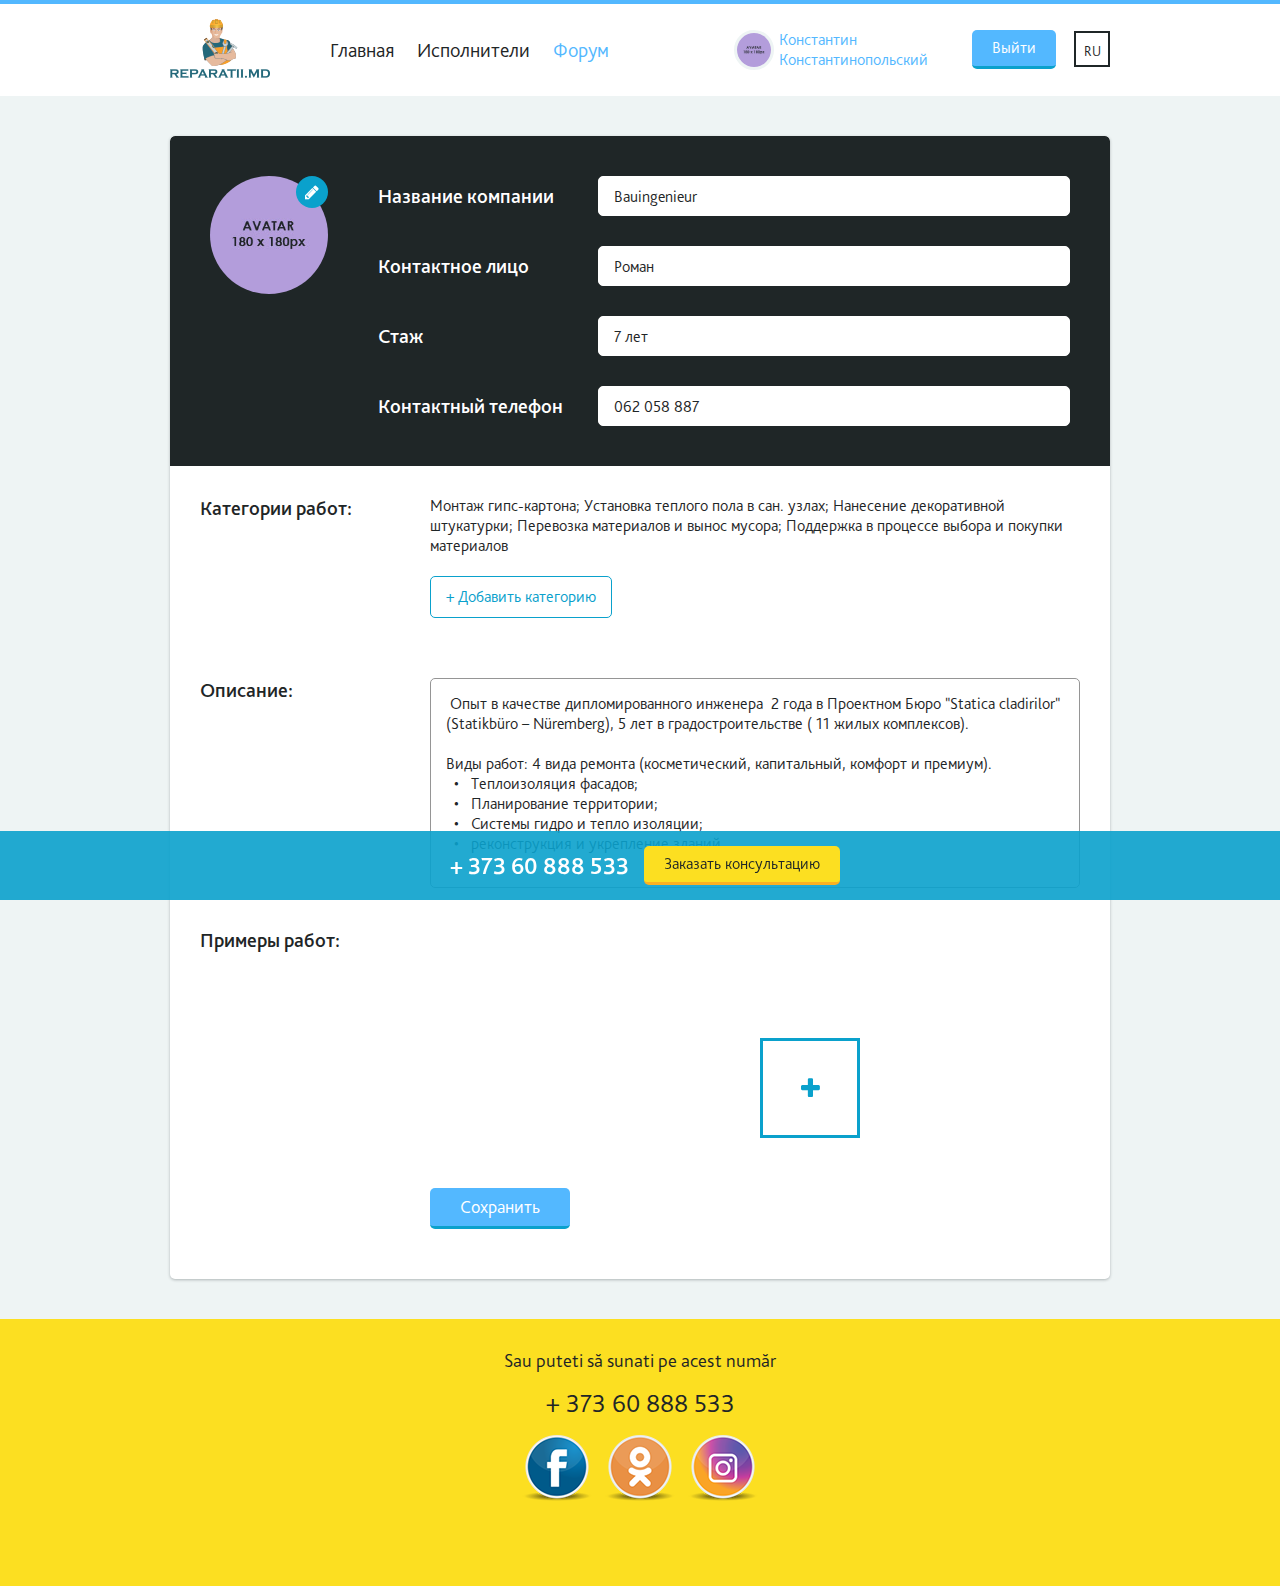
==== commit 90ff0160: "05-09" ====
--- a/docs/cabinet.html
+++ b/docs/cabinet.html
@@ -13,7 +13,7 @@
     <header class="header-default">
       <div class="container">
         <div class="navbar">
-          <div class="navbar-header"><a class="navbar-header__brand" href="index.html"><img src="img/logo.png" alt=""></a>
+          <div class="navbar-header"><a class="navbar-header__brand" href="index.html"><img src="img/logo.png" alt=""></a><a class="navbar__tel" href="tel:+37360888533">+ 373 60 888 533 </a>
             <button class="navbar__toggle"><i class="fa fa-bars"></i></button>
           </div>
           <div class="navbar-content">
@@ -29,8 +29,8 @@
               <div class="dropdown">
                 <button class="btn btn-lang" data-toggle="dropdown">RU</button>
                 <ul class="dropdown-menu">
-                  <li class="active"><a href="">Русский</a></li>
-                  <li><a href="">Română</a></li>
+                  <li class="active"><a href="">RU</a></li>
+                  <li><a href="">MD</a></li>
                 </ul>
               </div>
             </nav>
@@ -42,7 +42,7 @@
     <!-- Main Content -->
     <main class="cabinet-page">
       <div class="container">
-        <form class="validate-form">
+        <form class="cabinet-user_form">
           <div class="card cabinet">
             <div class="card-header">
               <div class="cabinet-user">
@@ -56,20 +56,20 @@
                     </div>
                   </div>
                   <div class="col sm-10">
-                    <div class="cabinet-user__row accent">
-                      <input type="text" value="Bauingenieur" required name="company" id="company">
+                    <div class="cabinet-user__row accent"><span>
+                        <input type="text" value="Bauingenieur" required name="company" id="company"></span>
                       <label for="company">Название компании</label>
                     </div>
-                    <div class="cabinet-user__row">
-                      <input type="text" value="Роман" required name="name" id="name">
+                    <div class="cabinet-user__row"><span>
+                        <input type="text" value="Роман" name="name" id="name"></span>
                       <label for="name">Контактное лицо</label>
                     </div>
-                    <div class="cabinet-user__row">
-                      <input type="text" value="7 лет" required name="standing" id="standing">
+                    <div class="cabinet-user__row"><span>
+                        <input type="text" value="7 лет" name="standing" id="standing"></span>
                       <label for="standing">Стаж</label>
                     </div>
-                    <div class="cabinet-user__row">
-                      <input type="tel" value="062 058 887" required name="phone" id="phone">
+                    <div class="cabinet-user__row"><span>
+                        <input type="tel" value="062 058 887" required name="phone" id="phone"></span>
                       <label for="phone">Контактный телефон</label>
                     </div>
                   </div>
@@ -101,16 +101,16 @@
               <div class="cabinet-info">
                 <div class="cabinet-info__title">Примеры работ:</div>
                 <div class="cabinet-info__content">
-                  <ul class="portfolio">
-                    <li><a href=""><img src="https://unsplash.it/100/100?image=0" alt=""></a></li>
-                    <li><a href=""><img src="https://unsplash.it/100/100?image=1" alt=""></a></li>
-                    <li><a href=""><img src="https://unsplash.it/100/100?image=2" alt=""></a></li>
-                    <li><a href=""><img src="https://unsplash.it/100/100?image=3" alt=""></a></li>
-                    <li><a href=""><img src="https://unsplash.it/100/100?image=4" alt=""></a></li>
-                    <li><a href=""><img src="https://unsplash.it/100/100?image=5" alt=""></a></li>
-                    <li><a href=""><img src="https://unsplash.it/100/100?image=6" alt=""></a></li>
-                    <li><a href=""><img src="https://unsplash.it/100/100?image=7" alt=""></a></li>
-                    <li><a href=""><img src="https://unsplash.it/100/100?image=8" alt=""></a></li>
+                  <ul class="portfolio popup-gallery">
+                    <li><a href="https://unsplash.it/1000/1000?image=1"><img src="https://unsplash.it/100/100?image=1" alt=""></a><span class="delete"><i class="fa fa-times"></i></span></li>
+                    <li><a href="https://unsplash.it/1000/1000?image=2"><img src="https://unsplash.it/100/100?image=2" alt=""></a><span class="delete"><i class="fa fa-times"></i></span></li>
+                    <li><a href="https://unsplash.it/1000/1000?image=3"><img src="https://unsplash.it/100/100?image=3" alt=""></a><span class="delete"><i class="fa fa-times"></i></span></li>
+                    <li><a href="https://unsplash.it/1000/1000?image=4"><img src="https://unsplash.it/100/100?image=4" alt=""></a><span class="delete"><i class="fa fa-times"></i></span></li>
+                    <li><a href="https://unsplash.it/1000/1000?image=5"><img src="https://unsplash.it/100/100?image=5" alt=""></a><span class="delete"><i class="fa fa-times"></i></span></li>
+                    <li><a href="https://unsplash.it/1000/1000?image=6"><img src="https://unsplash.it/100/100?image=6" alt=""></a><span class="delete"><i class="fa fa-times"></i></span></li>
+                    <li><a href="https://unsplash.it/1000/1000?image=7"><img src="https://unsplash.it/100/100?image=7" alt=""></a><span class="delete"><i class="fa fa-times"></i></span></li>
+                    <li><a href="https://unsplash.it/1000/1000?image=8"><img src="https://unsplash.it/100/100?image=8" alt=""></a><span class="delete"><i class="fa fa-times"></i></span></li>
+                    <li><a href="https://unsplash.it/1000/1000?image=9"><img src="https://unsplash.it/100/100?image=9" alt=""></a><span class="delete"><i class="fa fa-times"></i></span></li>
                     <li class="edit">
                       <input type="file" id="additem">
                       <label for="additem"><i class="fa fa-plus"></i></label>
@@ -142,8 +142,10 @@
         </ul>
       </div>
     </footer>
-    <footer class="footer-fixed"><span>+ 373 60 888 533</span>
-      <button class="btn btn-accent popup-form" href="#sunet">Заказать консультацию</button>
+    <footer class="footer-fixed">
+      <div class="container"><span>+ 373 60 888 533</span>
+        <button class="btn btn-accent popup-form" href="#sunet">Заказать консультацию</button>
+      </div>
     </footer>
     <!-- End Footer -->
     <!-- Modals-->
@@ -286,7 +288,7 @@
           </div>
         </div>
         <div class="input-row">
-          <button class="btn btn-accent btn-block">Comandă un sunet</button>
+          <button class="btn btn-accent btn-block">сохранить</button>
         </div>
       </form>
     </div>
--- a/docs/css/styles.css
+++ b/docs/css/styles.css
@@ -1 +1 @@
-html{font-family:sans-serif;-ms-text-size-adjust:100%;-webkit-text-size-adjust:100%}body{margin:0}*,:after,:before{outline:none;-webkit-box-sizing:border-box;box-sizing:border-box;-webkit-font-smoothing:antialiased;-moz-osx-font-smoothing:grayscale}article,aside,details,figcaption,figure,footer,header,hgroup,main,menu,nav,section,summary{display:block}audio,canvas,progress,video{display:inline-block;vertical-align:baseline}audio:not([controls]){display:none;height:0}[hidden],template{display:none}a{background-color:transparent}a.nice-select.open,a:active,a:hover{outline:0}abbr[title]{border-bottom:1px dotted}b,strong{font-weight:bold}dfn{font-style:italic}h1{font-size:2em;margin:0.67em 0}mark{background:#ff0;color:#000}small{font-size:80%}sub,sup{font-size:75%;line-height:0;position:relative;vertical-align:baseline}sup{top:-0.5em}sub{bottom:-0.25em}img{border:0}svg:not(:root){overflow:hidden}figure{margin:1em 40px}hr{-webkit-box-sizing:content-box;box-sizing:content-box;height:0}pre{overflow:auto}code,kbd,pre,samp{font-family:monospace, monospace;font-size:1em}button,input,optgroup,select,textarea{color:inherit;font:inherit;margin:0}button{overflow:visible}button,select{text-transform:none}button,html input[type=button],input[type=reset],input[type=submit]{-webkit-appearance:button;cursor:pointer}button[disabled],html input[disabled]{cursor:default}button::-moz-focus-inner,input::-moz-focus-inner{border:0;padding:0}input{line-height:normal}input[type=checkbox],input[type=radio]{-webkit-box-sizing:border-box;box-sizing:border-box;padding:0}input[type=number]::-webkit-inner-spin-button,input[type=number]::-webkit-outer-spin-button{height:auto}input[type=search]{-webkit-appearance:textfield;-webkit-box-sizing:content-box;box-sizing:content-box}input[type=search]::-webkit-search-cancel-button,input[type=search]::-webkit-search-decoration{-webkit-appearance:none}fieldset{border:1px solid #c0c0c0;margin:0 2px;padding:0.35em 0.625em 0.75em}legend{border:0;padding:0}textarea{overflow:auto}optgroup{font-weight:bold}table{border-collapse:collapse;border-spacing:0}td,th{padding:0}@font-face{font-family:'BlissPro';src:url("../fonts/BlissPro-Light.eot?#iefix") format("embedded-opentype"), url("../fonts/BlissPro-Light.otf") format("opentype"), url("../fonts/BlissPro-Light.woff") format("woff"), url("../fonts/BlissPro-Light.ttf") format("truetype"), url("../fonts/BlissPro-Light.svg#BlissPro-Light") format("svg");font-weight:300;font-style:normal}@font-face{font-family:'BlissPro';src:url("../fonts/BlissPro-Medium.eot?#iefix") format("embedded-opentype"), url("../fonts/BlissPro-Medium.otf") format("opentype"), url("../fonts/BlissPro-Medium.woff") format("woff"), url("../fonts/BlissPro-Medium.ttf") format("truetype"), url("../fonts/BlissPro-Medium.svg#BlissPro-Medium") format("svg");font-weight:600;font-style:normal}@font-face{font-family:'BlissPro';src:url("../fonts/BlissPro-Heavy.eot?#iefix") format("embedded-opentype"), url("../fonts/BlissPro-Heavy.otf") format("opentype"), url("../fonts/BlissPro-Heavy.woff") format("woff"), url("../fonts/BlissPro-Heavy.ttf") format("truetype"), url("../fonts/BlissPro-Heavy.svg#BlissPro-Heavy") format("svg");font-weight:900;font-style:normal}@font-face{font-family:'FontAwesome';src:url("../fonts/fontawesome-webfont.eot?v=4.7.0");src:url("../fonts/fontawesome-webfont.eot?#iefix&v=4.7.0") format("embedded-opentype"), url("../fonts/fontawesome-webfont.woff2?v=4.7.0") format("woff2"), url("../fonts/fontawesome-webfont.woff?v=4.7.0") format("woff"), url("../fonts/fontawesome-webfont.ttf?v=4.7.0") format("truetype"), url("../fonts/fontawesome-webfont.svg?v=4.7.0#fontawesomeregular") format("svg");font-weight:normal;font-style:normal}.fa{display:inline-block;font:normal normal normal 14px/1 FontAwesome;font-size:inherit;text-rendering:auto;-webkit-font-smoothing:antialiased;-moz-osx-font-smoothing:grayscale}.fa-lg{font-size:1.33333333em;line-height:0.75em;vertical-align:-15%}.fa-2x{font-size:2em}.fa-3x{font-size:3em}.fa-4x{font-size:4em}.fa-5x{font-size:5em}.fa-fw{width:1.28571429em;text-align:center}.fa-ul{padding-left:0;margin-left:2.14285714em;list-style-type:none}.fa-ul>li{position:relative}.fa-li{position:absolute;left:-2.14285714em;width:2.14285714em;top:0.14285714em;text-align:center}.fa-li.fa-lg{left:-1.85714286em}.fa-border{padding:.2em .25em .15em;border:solid 0.08em #eeeeee;border-radius:.1em}.fa-pull-left{float:left}.fa-pull-right{float:right}.fa.fa-pull-left{margin-right:.3em}.fa.fa-pull-right{margin-left:.3em}.pull-right{float:right}.pull-left{float:left}.fa.pull-left{margin-right:.3em}.fa.pull-right{margin-left:.3em}.fa-spin{-webkit-animation:fa-spin 2s infinite linear;animation:fa-spin 2s infinite linear}.fa-pulse{-webkit-animation:fa-spin 1s infinite steps(8);animation:fa-spin 1s infinite steps(8)}@-webkit-keyframes fa-spin{0%{-webkit-transform:rotate(0deg);transform:rotate(0deg)}to{-webkit-transform:rotate(359deg);transform:rotate(359deg)}}@keyframes fa-spin{0%{-webkit-transform:rotate(0deg);transform:rotate(0deg)}to{-webkit-transform:rotate(359deg);transform:rotate(359deg)}}.fa-rotate-90{-ms-filter:"progid:DXImageTransform.Microsoft.BasicImage(rotation=1)";-webkit-transform:rotate(90deg);-ms-transform:rotate(90deg);transform:rotate(90deg)}.fa-rotate-180{-ms-filter:"progid:DXImageTransform.Microsoft.BasicImage(rotation=2)";-webkit-transform:rotate(180deg);-ms-transform:rotate(180deg);transform:rotate(180deg)}.fa-rotate-270{-ms-filter:"progid:DXImageTransform.Microsoft.BasicImage(rotation=3)";-webkit-transform:rotate(270deg);-ms-transform:rotate(270deg);transform:rotate(270deg)}.fa-flip-horizontal{-ms-filter:"progid:DXImageTransform.Microsoft.BasicImage(rotation=0, mirror=1)";-webkit-transform:scale(-1, 1);-ms-transform:scale(-1, 1);transform:scale(-1, 1)}.fa-flip-vertical{-ms-filter:"progid:DXImageTransform.Microsoft.BasicImage(rotation=2, mirror=1)";-webkit-transform:scale(1, -1);-ms-transform:scale(1, -1);transform:scale(1, -1)}:root .fa-flip-horizontal,:root .fa-flip-vertical,:root .fa-rotate-90,:root .fa-rotate-180,:root .fa-rotate-270{-webkit-filter:none;filter:none}.fa-stack{position:relative;display:inline-block;width:2em;height:2em;line-height:2em;vertical-align:middle}.fa-stack-1x,.fa-stack-2x{position:absolute;left:0;width:100%;text-align:center}.fa-stack-1x{line-height:inherit}.fa-stack-2x{font-size:2em}.fa-inverse{color:#ffffff}.fa-glass:before{content:"\f000"}.fa-music:before{content:"\f001"}.fa-search:before{content:"\f002"}.fa-envelope-o:before{content:"\f003"}.fa-heart:before{content:"\f004"}.fa-star:before{content:"\f005"}.fa-star-o:before{content:"\f006"}.fa-user:before{content:"\f007"}.fa-film:before{content:"\f008"}.fa-th-large:before{content:"\f009"}.fa-th:before{content:"\f00a"}.fa-th-list:before{content:"\f00b"}.fa-check:before{content:"\f00c"}.fa-close:before,.fa-remove:before,.fa-times:before{content:"\f00d"}.fa-search-plus:before{content:"\f00e"}.fa-search-minus:before{content:"\f010"}.fa-power-off:before{content:"\f011"}.fa-signal:before{content:"\f012"}.fa-cog:before,.fa-gear:before{content:"\f013"}.fa-trash-o:before{content:"\f014"}.fa-home:before{content:"\f015"}.fa-file-o:before{content:"\f016"}.fa-clock-o:before{content:"\f017"}.fa-road:before{content:"\f018"}.fa-download:before{content:"\f019"}.fa-arrow-circle-o-down:before{content:"\f01a"}.fa-arrow-circle-o-up:before{content:"\f01b"}.fa-inbox:before{content:"\f01c"}.fa-play-circle-o:before{content:"\f01d"}.fa-repeat:before,.fa-rotate-right:before{content:"\f01e"}.fa-refresh:before{content:"\f021"}.fa-list-alt:before{content:"\f022"}.fa-lock:before{content:"\f023"}.fa-flag:before{content:"\f024"}.fa-headphones:before{content:"\f025"}.fa-volume-off:before{content:"\f026"}.fa-volume-down:before{content:"\f027"}.fa-volume-up:before{content:"\f028"}.fa-qrcode:before{content:"\f029"}.fa-barcode:before{content:"\f02a"}.fa-tag:before{content:"\f02b"}.fa-tags:before{content:"\f02c"}.fa-book:before{content:"\f02d"}.fa-bookmark:before{content:"\f02e"}.fa-print:before{content:"\f02f"}.fa-camera:before{content:"\f030"}.fa-font:before{content:"\f031"}.fa-bold:before{content:"\f032"}.fa-italic:before{content:"\f033"}.fa-text-height:before{content:"\f034"}.fa-text-width:before{content:"\f035"}.fa-align-left:before{content:"\f036"}.fa-align-center:before{content:"\f037"}.fa-align-right:before{content:"\f038"}.fa-align-justify:before{content:"\f039"}.fa-list:before{content:"\f03a"}.fa-dedent:before,.fa-outdent:before{content:"\f03b"}.fa-indent:before{content:"\f03c"}.fa-video-camera:before{content:"\f03d"}.fa-image:before,.fa-photo:before,.fa-picture-o:before{content:"\f03e"}.fa-pencil:before{content:"\f040"}.fa-map-marker:before{content:"\f041"}.fa-adjust:before{content:"\f042"}.fa-tint:before{content:"\f043"}.fa-edit:before,.fa-pencil-square-o:before{content:"\f044"}.fa-share-square-o:before{content:"\f045"}.fa-check-square-o:before{content:"\f046"}.fa-arrows:before{content:"\f047"}.fa-step-backward:before{content:"\f048"}.fa-fast-backward:before{content:"\f049"}.fa-backward:before{content:"\f04a"}.fa-play:before{content:"\f04b"}.fa-pause:before{content:"\f04c"}.fa-stop:before{content:"\f04d"}.fa-forward:before{content:"\f04e"}.fa-fast-forward:before{content:"\f050"}.fa-step-forward:before{content:"\f051"}.fa-eject:before{content:"\f052"}.fa-chevron-left:before{content:"\f053"}.fa-chevron-right:before{content:"\f054"}.fa-plus-circle:before{content:"\f055"}.fa-minus-circle:before{content:"\f056"}.fa-times-circle:before{content:"\f057"}.fa-check-circle:before{content:"\f058"}.fa-question-circle:before{content:"\f059"}.fa-info-circle:before{content:"\f05a"}.fa-crosshairs:before{content:"\f05b"}.fa-times-circle-o:before{content:"\f05c"}.fa-check-circle-o:before{content:"\f05d"}.fa-ban:before{content:"\f05e"}.fa-arrow-left:before{content:"\f060"}.fa-arrow-right:before{content:"\f061"}.fa-arrow-up:before{content:"\f062"}.fa-arrow-down:before{content:"\f063"}.fa-mail-forward:before,.fa-share:before{content:"\f064"}.fa-expand:before{content:"\f065"}.fa-compress:before{content:"\f066"}.fa-plus:before{content:"\f067"}.fa-minus:before{content:"\f068"}.fa-asterisk:before{content:"\f069"}.fa-exclamation-circle:before{content:"\f06a"}.fa-gift:before{content:"\f06b"}.fa-leaf:before{content:"\f06c"}.fa-fire:before{content:"\f06d"}.fa-eye:before{content:"\f06e"}.fa-eye-slash:before{content:"\f070"}.fa-exclamation-triangle:before,.fa-warning:before{content:"\f071"}.fa-plane:before{content:"\f072"}.fa-calendar:before{content:"\f073"}.fa-random:before{content:"\f074"}.fa-comment:before{content:"\f075"}.fa-magnet:before{content:"\f076"}.fa-chevron-up:before{content:"\f077"}.fa-chevron-down:before{content:"\f078"}.fa-retweet:before{content:"\f079"}.fa-shopping-cart:before{content:"\f07a"}.fa-folder:before{content:"\f07b"}.fa-folder-open:before{content:"\f07c"}.fa-arrows-v:before{content:"\f07d"}.fa-arrows-h:before{content:"\f07e"}.fa-bar-chart-o:before,.fa-bar-chart:before{content:"\f080"}.fa-twitter-square:before{content:"\f081"}.fa-facebook-square:before{content:"\f082"}.fa-camera-retro:before{content:"\f083"}.fa-key:before{content:"\f084"}.fa-cogs:before,.fa-gears:before{content:"\f085"}.fa-comments:before{content:"\f086"}.fa-thumbs-o-up:before{content:"\f087"}.fa-thumbs-o-down:before{content:"\f088"}.fa-star-half:before{content:"\f089"}.fa-heart-o:before{content:"\f08a"}.fa-sign-out:before{content:"\f08b"}.fa-linkedin-square:before{content:"\f08c"}.fa-thumb-tack:before{content:"\f08d"}.fa-external-link:before{content:"\f08e"}.fa-sign-in:before{content:"\f090"}.fa-trophy:before{content:"\f091"}.fa-github-square:before{content:"\f092"}.fa-upload:before{content:"\f093"}.fa-lemon-o:before{content:"\f094"}.fa-phone:before{content:"\f095"}.fa-square-o:before{content:"\f096"}.fa-bookmark-o:before{content:"\f097"}.fa-phone-square:before{content:"\f098"}.fa-twitter:before{content:"\f099"}.fa-facebook-f:before,.fa-facebook:before{content:"\f09a"}.fa-github:before{content:"\f09b"}.fa-unlock:before{content:"\f09c"}.fa-credit-card:before{content:"\f09d"}.fa-feed:before,.fa-rss:before{content:"\f09e"}.fa-hdd-o:before{content:"\f0a0"}.fa-bullhorn:before{content:"\f0a1"}.fa-bell:before{content:"\f0f3"}.fa-certificate:before{content:"\f0a3"}.fa-hand-o-right:before{content:"\f0a4"}.fa-hand-o-left:before{content:"\f0a5"}.fa-hand-o-up:before{content:"\f0a6"}.fa-hand-o-down:before{content:"\f0a7"}.fa-arrow-circle-left:before{content:"\f0a8"}.fa-arrow-circle-right:before{content:"\f0a9"}.fa-arrow-circle-up:before{content:"\f0aa"}.fa-arrow-circle-down:before{content:"\f0ab"}.fa-globe:before{content:"\f0ac"}.fa-wrench:before{content:"\f0ad"}.fa-tasks:before{content:"\f0ae"}.fa-filter:before{content:"\f0b0"}.fa-briefcase:before{content:"\f0b1"}.fa-arrows-alt:before{content:"\f0b2"}.fa-group:before,.fa-users:before{content:"\f0c0"}.fa-chain:before,.fa-link:before{content:"\f0c1"}.fa-cloud:before{content:"\f0c2"}.fa-flask:before{content:"\f0c3"}.fa-cut:before,.fa-scissors:before{content:"\f0c4"}.fa-copy:before,.fa-files-o:before{content:"\f0c5"}.fa-paperclip:before{content:"\f0c6"}.fa-floppy-o:before,.fa-save:before{content:"\f0c7"}.fa-square:before{content:"\f0c8"}.fa-bars:before,.fa-navicon:before,.fa-reorder:before{content:"\f0c9"}.fa-list-ul:before{content:"\f0ca"}.fa-list-ol:before{content:"\f0cb"}.fa-strikethrough:before{content:"\f0cc"}.fa-underline:before{content:"\f0cd"}.fa-table:before{content:"\f0ce"}.fa-magic:before{content:"\f0d0"}.fa-truck:before{content:"\f0d1"}.fa-pinterest:before{content:"\f0d2"}.fa-pinterest-square:before{content:"\f0d3"}.fa-google-plus-square:before{content:"\f0d4"}.fa-google-plus:before{content:"\f0d5"}.fa-money:before{content:"\f0d6"}.fa-caret-down:before{content:"\f0d7"}.fa-caret-up:before{content:"\f0d8"}.fa-caret-left:before{content:"\f0d9"}.fa-caret-right:before{content:"\f0da"}.fa-columns:before{content:"\f0db"}.fa-sort:before,.fa-unsorted:before{content:"\f0dc"}.fa-sort-desc:before,.fa-sort-down:before{content:"\f0dd"}.fa-sort-asc:before,.fa-sort-up:before{content:"\f0de"}.fa-envelope:before{content:"\f0e0"}.fa-linkedin:before{content:"\f0e1"}.fa-rotate-left:before,.fa-undo:before{content:"\f0e2"}.fa-gavel:before,.fa-legal:before{content:"\f0e3"}.fa-dashboard:before,.fa-tachometer:before{content:"\f0e4"}.fa-comment-o:before{content:"\f0e5"}.fa-comments-o:before{content:"\f0e6"}.fa-bolt:before,.fa-flash:before{content:"\f0e7"}.fa-sitemap:before{content:"\f0e8"}.fa-umbrella:before{content:"\f0e9"}.fa-clipboard:before,.fa-paste:before{content:"\f0ea"}.fa-lightbulb-o:before{content:"\f0eb"}.fa-exchange:before{content:"\f0ec"}.fa-cloud-download:before{content:"\f0ed"}.fa-cloud-upload:before{content:"\f0ee"}.fa-user-md:before{content:"\f0f0"}.fa-stethoscope:before{content:"\f0f1"}.fa-suitcase:before{content:"\f0f2"}.fa-bell-o:before{content:"\f0a2"}.fa-coffee:before{content:"\f0f4"}.fa-cutlery:before{content:"\f0f5"}.fa-file-text-o:before{content:"\f0f6"}.fa-building-o:before{content:"\f0f7"}.fa-hospital-o:before{content:"\f0f8"}.fa-ambulance:before{content:"\f0f9"}.fa-medkit:before{content:"\f0fa"}.fa-fighter-jet:before{content:"\f0fb"}.fa-beer:before{content:"\f0fc"}.fa-h-square:before{content:"\f0fd"}.fa-plus-square:before{content:"\f0fe"}.fa-angle-double-left:before{content:"\f100"}.fa-angle-double-right:before{content:"\f101"}.fa-angle-double-up:before{content:"\f102"}.fa-angle-double-down:before{content:"\f103"}.fa-angle-left:before{content:"\f104"}.fa-angle-right:before{content:"\f105"}.fa-angle-up:before{content:"\f106"}.fa-angle-down:before{content:"\f107"}.fa-desktop:before{content:"\f108"}.fa-laptop:before{content:"\f109"}.fa-tablet:before{content:"\f10a"}.fa-mobile-phone:before,.fa-mobile:before{content:"\f10b"}.fa-circle-o:before{content:"\f10c"}.fa-quote-left:before{content:"\f10d"}.fa-quote-right:before{content:"\f10e"}.fa-spinner:before{content:"\f110"}.fa-circle:before{content:"\f111"}.fa-mail-reply:before,.fa-reply:before{content:"\f112"}.fa-github-alt:before{content:"\f113"}.fa-folder-o:before{content:"\f114"}.fa-folder-open-o:before{content:"\f115"}.fa-smile-o:before{content:"\f118"}.fa-frown-o:before{content:"\f119"}.fa-meh-o:before{content:"\f11a"}.fa-gamepad:before{content:"\f11b"}.fa-keyboard-o:before{content:"\f11c"}.fa-flag-o:before{content:"\f11d"}.fa-flag-checkered:before{content:"\f11e"}.fa-terminal:before{content:"\f120"}.fa-code:before{content:"\f121"}.fa-mail-reply-all:before,.fa-reply-all:before{content:"\f122"}.fa-star-half-empty:before,.fa-star-half-full:before,.fa-star-half-o:before{content:"\f123"}.fa-location-arrow:before{content:"\f124"}.fa-crop:before{content:"\f125"}.fa-code-fork:before{content:"\f126"}.fa-chain-broken:before,.fa-unlink:before{content:"\f127"}.fa-question:before{content:"\f128"}.fa-info:before{content:"\f129"}.fa-exclamation:before{content:"\f12a"}.fa-superscript:before{content:"\f12b"}.fa-subscript:before{content:"\f12c"}.fa-eraser:before{content:"\f12d"}.fa-puzzle-piece:before{content:"\f12e"}.fa-microphone:before{content:"\f130"}.fa-microphone-slash:before{content:"\f131"}.fa-shield:before{content:"\f132"}.fa-calendar-o:before{content:"\f133"}.fa-fire-extinguisher:before{content:"\f134"}.fa-rocket:before{content:"\f135"}.fa-maxcdn:before{content:"\f136"}.fa-chevron-circle-left:before{content:"\f137"}.fa-chevron-circle-right:before{content:"\f138"}.fa-chevron-circle-up:before{content:"\f139"}.fa-chevron-circle-down:before{content:"\f13a"}.fa-html5:before{content:"\f13b"}.fa-css3:before{content:"\f13c"}.fa-anchor:before{content:"\f13d"}.fa-unlock-alt:before{content:"\f13e"}.fa-bullseye:before{content:"\f140"}.fa-ellipsis-h:before{content:"\f141"}.fa-ellipsis-v:before{content:"\f142"}.fa-rss-square:before{content:"\f143"}.fa-play-circle:before{content:"\f144"}.fa-ticket:before{content:"\f145"}.fa-minus-square:before{content:"\f146"}.fa-minus-square-o:before{content:"\f147"}.fa-level-up:before{content:"\f148"}.fa-level-down:before{content:"\f149"}.fa-check-square:before{content:"\f14a"}.fa-pencil-square:before{content:"\f14b"}.fa-external-link-square:before{content:"\f14c"}.fa-share-square:before{content:"\f14d"}.fa-compass:before{content:"\f14e"}.fa-caret-square-o-down:before,.fa-toggle-down:before{content:"\f150"}.fa-caret-square-o-up:before,.fa-toggle-up:before{content:"\f151"}.fa-caret-square-o-right:before,.fa-toggle-right:before{content:"\f152"}.fa-eur:before,.fa-euro:before{content:"\f153"}.fa-gbp:before{content:"\f154"}.fa-dollar:before,.fa-usd:before{content:"\f155"}.fa-inr:before,.fa-rupee:before{content:"\f156"}.fa-cny:before,.fa-jpy:before,.fa-rmb:before,.fa-yen:before{content:"\f157"}.fa-rouble:before,.fa-rub:before,.fa-ruble:before{content:"\f158"}.fa-krw:before,.fa-won:before{content:"\f159"}.fa-bitcoin:before,.fa-btc:before{content:"\f15a"}.fa-file:before{content:"\f15b"}.fa-file-text:before{content:"\f15c"}.fa-sort-alpha-asc:before{content:"\f15d"}.fa-sort-alpha-desc:before{content:"\f15e"}.fa-sort-amount-asc:before{content:"\f160"}.fa-sort-amount-desc:before{content:"\f161"}.fa-sort-numeric-asc:before{content:"\f162"}.fa-sort-numeric-desc:before{content:"\f163"}.fa-thumbs-up:before{content:"\f164"}.fa-thumbs-down:before{content:"\f165"}.fa-youtube-square:before{content:"\f166"}.fa-youtube:before{content:"\f167"}.fa-xing:before{content:"\f168"}.fa-xing-square:before{content:"\f169"}.fa-youtube-play:before{content:"\f16a"}.fa-dropbox:before{content:"\f16b"}.fa-stack-overflow:before{content:"\f16c"}.fa-instagram:before{content:"\f16d"}.fa-flickr:before{content:"\f16e"}.fa-adn:before{content:"\f170"}.fa-bitbucket:before{content:"\f171"}.fa-bitbucket-square:before{content:"\f172"}.fa-tumblr:before{content:"\f173"}.fa-tumblr-square:before{content:"\f174"}.fa-long-arrow-down:before{content:"\f175"}.fa-long-arrow-up:before{content:"\f176"}.fa-long-arrow-left:before{content:"\f177"}.fa-long-arrow-right:before{content:"\f178"}.fa-apple:before{content:"\f179"}.fa-windows:before{content:"\f17a"}.fa-android:before{content:"\f17b"}.fa-linux:before{content:"\f17c"}.fa-dribbble:before{content:"\f17d"}.fa-skype:before{content:"\f17e"}.fa-foursquare:before{content:"\f180"}.fa-trello:before{content:"\f181"}.fa-female:before{content:"\f182"}.fa-male:before{content:"\f183"}.fa-gittip:before,.fa-gratipay:before{content:"\f184"}.fa-sun-o:before{content:"\f185"}.fa-moon-o:before{content:"\f186"}.fa-archive:before{content:"\f187"}.fa-bug:before{content:"\f188"}.fa-vk:before{content:"\f189"}.fa-weibo:before{content:"\f18a"}.fa-renren:before{content:"\f18b"}.fa-pagelines:before{content:"\f18c"}.fa-stack-exchange:before{content:"\f18d"}.fa-arrow-circle-o-right:before{content:"\f18e"}.fa-arrow-circle-o-left:before{content:"\f190"}.fa-caret-square-o-left:before,.fa-toggle-left:before{content:"\f191"}.fa-dot-circle-o:before{content:"\f192"}.fa-wheelchair:before{content:"\f193"}.fa-vimeo-square:before{content:"\f194"}.fa-try:before,.fa-turkish-lira:before{content:"\f195"}.fa-plus-square-o:before{content:"\f196"}.fa-space-shuttle:before{content:"\f197"}.fa-slack:before{content:"\f198"}.fa-envelope-square:before{content:"\f199"}.fa-wordpress:before{content:"\f19a"}.fa-openid:before{content:"\f19b"}.fa-bank:before,.fa-institution:before,.fa-university:before{content:"\f19c"}.fa-graduation-cap:before,.fa-mortar-board:before{content:"\f19d"}.fa-yahoo:before{content:"\f19e"}.fa-google:before{content:"\f1a0"}.fa-reddit:before{content:"\f1a1"}.fa-reddit-square:before{content:"\f1a2"}.fa-stumbleupon-circle:before{content:"\f1a3"}.fa-stumbleupon:before{content:"\f1a4"}.fa-delicious:before{content:"\f1a5"}.fa-digg:before{content:"\f1a6"}.fa-pied-piper-pp:before{content:"\f1a7"}.fa-pied-piper-alt:before{content:"\f1a8"}.fa-drupal:before{content:"\f1a9"}.fa-joomla:before{content:"\f1aa"}.fa-language:before{content:"\f1ab"}.fa-fax:before{content:"\f1ac"}.fa-building:before{content:"\f1ad"}.fa-child:before{content:"\f1ae"}.fa-paw:before{content:"\f1b0"}.fa-spoon:before{content:"\f1b1"}.fa-cube:before{content:"\f1b2"}.fa-cubes:before{content:"\f1b3"}.fa-behance:before{content:"\f1b4"}.fa-behance-square:before{content:"\f1b5"}.fa-steam:before{content:"\f1b6"}.fa-steam-square:before{content:"\f1b7"}.fa-recycle:before{content:"\f1b8"}.fa-automobile:before,.fa-car:before{content:"\f1b9"}.fa-cab:before,.fa-taxi:before{content:"\f1ba"}.fa-tree:before{content:"\f1bb"}.fa-spotify:before{content:"\f1bc"}.fa-deviantart:before{content:"\f1bd"}.fa-soundcloud:before{content:"\f1be"}.fa-database:before{content:"\f1c0"}.fa-file-pdf-o:before{content:"\f1c1"}.fa-file-word-o:before{content:"\f1c2"}.fa-file-excel-o:before{content:"\f1c3"}.fa-file-powerpoint-o:before{content:"\f1c4"}.fa-file-image-o:before,.fa-file-photo-o:before,.fa-file-picture-o:before{content:"\f1c5"}.fa-file-archive-o:before,.fa-file-zip-o:before{content:"\f1c6"}.fa-file-audio-o:before,.fa-file-sound-o:before{content:"\f1c7"}.fa-file-movie-o:before,.fa-file-video-o:before{content:"\f1c8"}.fa-file-code-o:before{content:"\f1c9"}.fa-vine:before{content:"\f1ca"}.fa-codepen:before{content:"\f1cb"}.fa-jsfiddle:before{content:"\f1cc"}.fa-life-bouy:before,.fa-life-buoy:before,.fa-life-ring:before,.fa-life-saver:before,.fa-support:before{content:"\f1cd"}.fa-circle-o-notch:before{content:"\f1ce"}.fa-ra:before,.fa-rebel:before,.fa-resistance:before{content:"\f1d0"}.fa-empire:before,.fa-ge:before{content:"\f1d1"}.fa-git-square:before{content:"\f1d2"}.fa-git:before{content:"\f1d3"}.fa-hacker-news:before,.fa-y-combinator-square:before,.fa-yc-square:before{content:"\f1d4"}.fa-tencent-weibo:before{content:"\f1d5"}.fa-qq:before{content:"\f1d6"}.fa-wechat:before,.fa-weixin:before{content:"\f1d7"}.fa-paper-plane:before,.fa-send:before{content:"\f1d8"}.fa-paper-plane-o:before,.fa-send-o:before{content:"\f1d9"}.fa-history:before{content:"\f1da"}.fa-circle-thin:before{content:"\f1db"}.fa-header:before{content:"\f1dc"}.fa-paragraph:before{content:"\f1dd"}.fa-sliders:before{content:"\f1de"}.fa-share-alt:before{content:"\f1e0"}.fa-share-alt-square:before{content:"\f1e1"}.fa-bomb:before{content:"\f1e2"}.fa-futbol-o:before,.fa-soccer-ball-o:before{content:"\f1e3"}.fa-tty:before{content:"\f1e4"}.fa-binoculars:before{content:"\f1e5"}.fa-plug:before{content:"\f1e6"}.fa-slideshare:before{content:"\f1e7"}.fa-twitch:before{content:"\f1e8"}.fa-yelp:before{content:"\f1e9"}.fa-newspaper-o:before{content:"\f1ea"}.fa-wifi:before{content:"\f1eb"}.fa-calculator:before{content:"\f1ec"}.fa-paypal:before{content:"\f1ed"}.fa-google-wallet:before{content:"\f1ee"}.fa-cc-visa:before{content:"\f1f0"}.fa-cc-mastercard:before{content:"\f1f1"}.fa-cc-discover:before{content:"\f1f2"}.fa-cc-amex:before{content:"\f1f3"}.fa-cc-paypal:before{content:"\f1f4"}.fa-cc-stripe:before{content:"\f1f5"}.fa-bell-slash:before{content:"\f1f6"}.fa-bell-slash-o:before{content:"\f1f7"}.fa-trash:before{content:"\f1f8"}.fa-copyright:before{content:"\f1f9"}.fa-at:before{content:"\f1fa"}.fa-eyedropper:before{content:"\f1fb"}.fa-paint-brush:before{content:"\f1fc"}.fa-birthday-cake:before{content:"\f1fd"}.fa-area-chart:before{content:"\f1fe"}.fa-pie-chart:before{content:"\f200"}.fa-line-chart:before{content:"\f201"}.fa-lastfm:before{content:"\f202"}.fa-lastfm-square:before{content:"\f203"}.fa-toggle-off:before{content:"\f204"}.fa-toggle-on:before{content:"\f205"}.fa-bicycle:before{content:"\f206"}.fa-bus:before{content:"\f207"}.fa-ioxhost:before{content:"\f208"}.fa-angellist:before{content:"\f209"}.fa-cc:before{content:"\f20a"}.fa-ils:before,.fa-shekel:before,.fa-sheqel:before{content:"\f20b"}.fa-meanpath:before{content:"\f20c"}.fa-buysellads:before{content:"\f20d"}.fa-connectdevelop:before{content:"\f20e"}.fa-dashcube:before{content:"\f210"}.fa-forumbee:before{content:"\f211"}.fa-leanpub:before{content:"\f212"}.fa-sellsy:before{content:"\f213"}.fa-shirtsinbulk:before{content:"\f214"}.fa-simplybuilt:before{content:"\f215"}.fa-skyatlas:before{content:"\f216"}.fa-cart-plus:before{content:"\f217"}.fa-cart-arrow-down:before{content:"\f218"}.fa-diamond:before{content:"\f219"}.fa-ship:before{content:"\f21a"}.fa-user-secret:before{content:"\f21b"}.fa-motorcycle:before{content:"\f21c"}.fa-street-view:before{content:"\f21d"}.fa-heartbeat:before{content:"\f21e"}.fa-venus:before{content:"\f221"}.fa-mars:before{content:"\f222"}.fa-mercury:before{content:"\f223"}.fa-intersex:before,.fa-transgender:before{content:"\f224"}.fa-transgender-alt:before{content:"\f225"}.fa-venus-double:before{content:"\f226"}.fa-mars-double:before{content:"\f227"}.fa-venus-mars:before{content:"\f228"}.fa-mars-stroke:before{content:"\f229"}.fa-mars-stroke-v:before{content:"\f22a"}.fa-mars-stroke-h:before{content:"\f22b"}.fa-neuter:before{content:"\f22c"}.fa-genderless:before{content:"\f22d"}.fa-facebook-official:before{content:"\f230"}.fa-pinterest-p:before{content:"\f231"}.fa-whatsapp:before{content:"\f232"}.fa-server:before{content:"\f233"}.fa-user-plus:before{content:"\f234"}.fa-user-times:before{content:"\f235"}.fa-bed:before,.fa-hotel:before{content:"\f236"}.fa-viacoin:before{content:"\f237"}.fa-train:before{content:"\f238"}.fa-subway:before{content:"\f239"}.fa-medium:before{content:"\f23a"}.fa-y-combinator:before,.fa-yc:before{content:"\f23b"}.fa-optin-monster:before{content:"\f23c"}.fa-opencart:before{content:"\f23d"}.fa-expeditedssl:before{content:"\f23e"}.fa-battery-4:before,.fa-battery-full:before,.fa-battery:before{content:"\f240"}.fa-battery-3:before,.fa-battery-three-quarters:before{content:"\f241"}.fa-battery-2:before,.fa-battery-half:before{content:"\f242"}.fa-battery-1:before,.fa-battery-quarter:before{content:"\f243"}.fa-battery-0:before,.fa-battery-empty:before{content:"\f244"}.fa-mouse-pointer:before{content:"\f245"}.fa-i-cursor:before{content:"\f246"}.fa-object-group:before{content:"\f247"}.fa-object-ungroup:before{content:"\f248"}.fa-sticky-note:before{content:"\f249"}.fa-sticky-note-o:before{content:"\f24a"}.fa-cc-jcb:before{content:"\f24b"}.fa-cc-diners-club:before{content:"\f24c"}.fa-clone:before{content:"\f24d"}.fa-balance-scale:before{content:"\f24e"}.fa-hourglass-o:before{content:"\f250"}.fa-hourglass-1:before,.fa-hourglass-start:before{content:"\f251"}.fa-hourglass-2:before,.fa-hourglass-half:before{content:"\f252"}.fa-hourglass-3:before,.fa-hourglass-end:before{content:"\f253"}.fa-hourglass:before{content:"\f254"}.fa-hand-grab-o:before,.fa-hand-rock-o:before{content:"\f255"}.fa-hand-paper-o:before,.fa-hand-stop-o:before{content:"\f256"}.fa-hand-scissors-o:before{content:"\f257"}.fa-hand-lizard-o:before{content:"\f258"}.fa-hand-spock-o:before{content:"\f259"}.fa-hand-pointer-o:before{content:"\f25a"}.fa-hand-peace-o:before{content:"\f25b"}.fa-trademark:before{content:"\f25c"}.fa-registered:before{content:"\f25d"}.fa-creative-commons:before{content:"\f25e"}.fa-gg:before{content:"\f260"}.fa-gg-circle:before{content:"\f261"}.fa-tripadvisor:before{content:"\f262"}.fa-odnoklassniki:before{content:"\f263"}.fa-odnoklassniki-square:before{content:"\f264"}.fa-get-pocket:before{content:"\f265"}.fa-wikipedia-w:before{content:"\f266"}.fa-safari:before{content:"\f267"}.fa-chrome:before{content:"\f268"}.fa-firefox:before{content:"\f269"}.fa-opera:before{content:"\f26a"}.fa-internet-explorer:before{content:"\f26b"}.fa-television:before,.fa-tv:before{content:"\f26c"}.fa-contao:before{content:"\f26d"}.fa-500px:before{content:"\f26e"}.fa-amazon:before{content:"\f270"}.fa-calendar-plus-o:before{content:"\f271"}.fa-calendar-minus-o:before{content:"\f272"}.fa-calendar-times-o:before{content:"\f273"}.fa-calendar-check-o:before{content:"\f274"}.fa-industry:before{content:"\f275"}.fa-map-pin:before{content:"\f276"}.fa-map-signs:before{content:"\f277"}.fa-map-o:before{content:"\f278"}.fa-map:before{content:"\f279"}.fa-commenting:before{content:"\f27a"}.fa-commenting-o:before{content:"\f27b"}.fa-houzz:before{content:"\f27c"}.fa-vimeo:before{content:"\f27d"}.fa-black-tie:before{content:"\f27e"}.fa-fonticons:before{content:"\f280"}.fa-reddit-alien:before{content:"\f281"}.fa-edge:before{content:"\f282"}.fa-credit-card-alt:before{content:"\f283"}.fa-codiepie:before{content:"\f284"}.fa-modx:before{content:"\f285"}.fa-fort-awesome:before{content:"\f286"}.fa-usb:before{content:"\f287"}.fa-product-hunt:before{content:"\f288"}.fa-mixcloud:before{content:"\f289"}.fa-scribd:before{content:"\f28a"}.fa-pause-circle:before{content:"\f28b"}.fa-pause-circle-o:before{content:"\f28c"}.fa-stop-circle:before{content:"\f28d"}.fa-stop-circle-o:before{content:"\f28e"}.fa-shopping-bag:before{content:"\f290"}.fa-shopping-basket:before{content:"\f291"}.fa-hashtag:before{content:"\f292"}.fa-bluetooth:before{content:"\f293"}.fa-bluetooth-b:before{content:"\f294"}.fa-percent:before{content:"\f295"}.fa-gitlab:before{content:"\f296"}.fa-wpbeginner:before{content:"\f297"}.fa-wpforms:before{content:"\f298"}.fa-envira:before{content:"\f299"}.fa-universal-access:before{content:"\f29a"}.fa-wheelchair-alt:before{content:"\f29b"}.fa-question-circle-o:before{content:"\f29c"}.fa-blind:before{content:"\f29d"}.fa-audio-description:before{content:"\f29e"}.fa-volume-control-phone:before{content:"\f2a0"}.fa-braille:before{content:"\f2a1"}.fa-assistive-listening-systems:before{content:"\f2a2"}.fa-american-sign-language-interpreting:before,.fa-asl-interpreting:before{content:"\f2a3"}.fa-deaf:before,.fa-deafness:before,.fa-hard-of-hearing:before{content:"\f2a4"}.fa-glide:before{content:"\f2a5"}.fa-glide-g:before{content:"\f2a6"}.fa-sign-language:before,.fa-signing:before{content:"\f2a7"}.fa-low-vision:before{content:"\f2a8"}.fa-viadeo:before{content:"\f2a9"}.fa-viadeo-square:before{content:"\f2aa"}.fa-snapchat:before{content:"\f2ab"}.fa-snapchat-ghost:before{content:"\f2ac"}.fa-snapchat-square:before{content:"\f2ad"}.fa-pied-piper:before{content:"\f2ae"}.fa-first-order:before{content:"\f2b0"}.fa-yoast:before{content:"\f2b1"}.fa-themeisle:before{content:"\f2b2"}.fa-google-plus-circle:before,.fa-google-plus-official:before{content:"\f2b3"}.fa-fa:before,.fa-font-awesome:before{content:"\f2b4"}.fa-handshake-o:before{content:"\f2b5"}.fa-envelope-open:before{content:"\f2b6"}.fa-envelope-open-o:before{content:"\f2b7"}.fa-linode:before{content:"\f2b8"}.fa-address-book:before{content:"\f2b9"}.fa-address-book-o:before{content:"\f2ba"}.fa-address-card:before,.fa-vcard:before{content:"\f2bb"}.fa-address-card-o:before,.fa-vcard-o:before{content:"\f2bc"}.fa-user-circle:before{content:"\f2bd"}.fa-user-circle-o:before{content:"\f2be"}.fa-user-o:before{content:"\f2c0"}.fa-id-badge:before{content:"\f2c1"}.fa-drivers-license:before,.fa-id-card:before{content:"\f2c2"}.fa-drivers-license-o:before,.fa-id-card-o:before{content:"\f2c3"}.fa-quora:before{content:"\f2c4"}.fa-free-code-camp:before{content:"\f2c5"}.fa-telegram:before{content:"\f2c6"}.fa-thermometer-4:before,.fa-thermometer-full:before,.fa-thermometer:before{content:"\f2c7"}.fa-thermometer-3:before,.fa-thermometer-three-quarters:before{content:"\f2c8"}.fa-thermometer-2:before,.fa-thermometer-half:before{content:"\f2c9"}.fa-thermometer-1:before,.fa-thermometer-quarter:before{content:"\f2ca"}.fa-thermometer-0:before,.fa-thermometer-empty:before{content:"\f2cb"}.fa-shower:before{content:"\f2cc"}.fa-bath:before,.fa-bathtub:before,.fa-s15:before{content:"\f2cd"}.fa-podcast:before{content:"\f2ce"}.fa-window-maximize:before{content:"\f2d0"}.fa-window-minimize:before{content:"\f2d1"}.fa-window-restore:before{content:"\f2d2"}.fa-times-rectangle:before,.fa-window-close:before{content:"\f2d3"}.fa-times-rectangle-o:before,.fa-window-close-o:before{content:"\f2d4"}.fa-bandcamp:before{content:"\f2d5"}.fa-grav:before{content:"\f2d6"}.fa-etsy:before{content:"\f2d7"}.fa-imdb:before{content:"\f2d8"}.fa-ravelry:before{content:"\f2d9"}.fa-eercast:before{content:"\f2da"}.fa-microchip:before{content:"\f2db"}.fa-snowflake-o:before{content:"\f2dc"}.fa-superpowers:before{content:"\f2dd"}.fa-wpexplorer:before{content:"\f2de"}.fa-meetup:before{content:"\f2e0"}.sr-only{position:absolute;width:1px;height:1px;padding:0;margin:-1px;overflow:hidden;clip:rect(0, 0, 0, 0);border:0}.sr-only-focusable.nice-select.open,.sr-only-focusable:active,.sr-only-focusable:focus{position:static;width:auto;height:auto;margin:0;overflow:visible;clip:auto}.container{margin:0 auto;padding:0 15px;width:100%;-webkit-box-sizing:border-box;box-sizing:border-box}@media only screen and (min-width:700px){.container{width:670px}}@media only screen and (min-width:1000px){.container{width:970px}}.row{margin-left:-15px;margin-right:-15px;display:-webkit-box;display:-webkit-flex;display:-ms-flexbox;display:flex;-webkit-flex-wrap:wrap;-ms-flex-wrap:wrap;flex-wrap:wrap}.row.column{-webkit-box-orient:vertical;-webkit-box-direction:normal;-webkit-flex-direction:column;-ms-flex-direction:column;flex-direction:column}.row.start{-webkit-box-pack:start;-webkit-justify-content:flex-start;-ms-flex-pack:start;justify-content:flex-start}.row.center{-webkit-box-pack:center;-webkit-justify-content:center;-ms-flex-pack:center;justify-content:center}.row.around{-webkit-justify-content:space-around;-ms-flex-pack:distribute;justify-content:space-around}.row.between{-webkit-box-pack:justify;-webkit-justify-content:space-between;-ms-flex-pack:justify;justify-content:space-between}.row.end{-webkit-box-pack:end;-webkit-justify-content:flex-end;-ms-flex-pack:end;justify-content:flex-end}.row.top{-webkit-box-align:start;-webkit-align-items:flex-start;-ms-flex-align:start;align-items:flex-start}.row.middle{-webkit-box-align:center;-webkit-align-items:center;-ms-flex-align:center;align-items:center}.row.bottom{-webkit-box-align:end;-webkit-align-items:flex-end;-ms-flex-align:end;align-items:flex-end}.row.nowrap{-webkit-flex-wrap:nowrap;-ms-flex-wrap:nowrap;flex-wrap:nowrap}.col{padding:0 15px;margin:0;-webkit-flex-basis:100%;flex-basis:100%;max-width:100%;-ms-flex-preferred-size:100%}.col.xs-1{-webkit-flex-basis:8.33333%;-ms-flex-preferred-size:8.33333%;flex-basis:8.33333%;max-width:8.33333%}.col.xs-2{-webkit-flex-basis:16.66667%;-ms-flex-preferred-size:16.66667%;flex-basis:16.66667%;max-width:16.66667%}.col.xs-3{-webkit-flex-basis:25%;-ms-flex-preferred-size:25%;flex-basis:25%;max-width:25%}.col.xs-4{-webkit-flex-basis:33.33333%;-ms-flex-preferred-size:33.33333%;flex-basis:33.33333%;max-width:33.33333%}.col.xs-5{-webkit-flex-basis:41.66667%;-ms-flex-preferred-size:41.66667%;flex-basis:41.66667%;max-width:41.66667%}.col.xs-6{-webkit-flex-basis:50%;-ms-flex-preferred-size:50%;flex-basis:50%;max-width:50%}.col.xs-7{-webkit-flex-basis:58.33333%;-ms-flex-preferred-size:58.33333%;flex-basis:58.33333%;max-width:58.33333%}.col.xs-8{-webkit-flex-basis:66.66667%;-ms-flex-preferred-size:66.66667%;flex-basis:66.66667%;max-width:66.66667%}.col.xs-9{-webkit-flex-basis:75%;-ms-flex-preferred-size:75%;flex-basis:75%;max-width:75%}.col.xs-10{-webkit-flex-basis:83.33333%;-ms-flex-preferred-size:83.33333%;flex-basis:83.33333%;max-width:83.33333%}.col.xs-11{-webkit-flex-basis:91.66667%;-ms-flex-preferred-size:91.66667%;flex-basis:91.66667%;max-width:91.66667%}.col.xs-12{-webkit-flex-basis:100%;-ms-flex-preferred-size:100%;flex-basis:100%;max-width:100%}.col.order-xs-1{-webkit-box-ordinal-group:2;-webkit-order:1;-ms-flex-order:1;order:1}.col.order-xs-2{-webkit-box-ordinal-group:3;-webkit-order:2;-ms-flex-order:2;order:2}.col.order-xs-3{-webkit-box-ordinal-group:4;-webkit-order:3;-ms-flex-order:3;order:3}.col.order-xs-4{-webkit-box-ordinal-group:5;-webkit-order:4;-ms-flex-order:4;order:4}.col.order-xs-5{-webkit-box-ordinal-group:6;-webkit-order:5;-ms-flex-order:5;order:5}.col.order-xs-6{-webkit-box-ordinal-group:7;-webkit-order:6;-ms-flex-order:6;order:6}.col.order-xs-7{-webkit-box-ordinal-group:8;-webkit-order:7;-ms-flex-order:7;order:7}.col.order-xs-8{-webkit-box-ordinal-group:9;-webkit-order:8;-ms-flex-order:8;order:8}.col.order-xs-9{-webkit-box-ordinal-group:10;-webkit-order:9;-ms-flex-order:9;order:9}.col.order-xs-10{-webkit-box-ordinal-group:11;-webkit-order:10;-ms-flex-order:10;order:10}.col.order-xs-11{-webkit-box-ordinal-group:12;-webkit-order:11;-ms-flex-order:11;order:11}.col.order-xs-12{-webkit-box-ordinal-group:13;-webkit-order:12;-ms-flex-order:12;order:12}.col.offset-xs-1{margin-left:8.33333%}.col.offset-xs-2{margin-left:16.66667%}.col.offset-xs-3{margin-left:25%}.col.offset-xs-4{margin-left:33.33333%}.col.offset-xs-5{margin-left:41.66667%}.col.offset-xs-6{margin-left:50%}.col.offset-xs-7{margin-left:58.33333%}.col.offset-xs-8{margin-left:66.66667%}.col.offset-xs-9{margin-left:75%}.col.offset-xs-10{margin-left:83.33333%}.col.offset-xs-11{margin-left:91.66667%}.col.offset-xs-12{margin-left:100%}@media only screen and (min-width:700px){.col.sm-1{-webkit-flex-basis:8.33333%;-ms-flex-preferred-size:8.33333%;flex-basis:8.33333%;width:8.33333%}.col.sm-2{-webkit-flex-basis:16.66667%;-ms-flex-preferred-size:16.66667%;flex-basis:16.66667%;width:16.66667%}.col.sm-3{-webkit-flex-basis:25%;-ms-flex-preferred-size:25%;flex-basis:25%;width:25%}.col.sm-4{-webkit-flex-basis:33.33333%;-ms-flex-preferred-size:33.33333%;flex-basis:33.33333%;width:33.33333%}.col.sm-5{-webkit-flex-basis:41.66667%;-ms-flex-preferred-size:41.66667%;flex-basis:41.66667%;width:41.66667%}.col.sm-6{-webkit-flex-basis:50%;-ms-flex-preferred-size:50%;flex-basis:50%;width:50%}.col.sm-7{-webkit-flex-basis:58.33333%;-ms-flex-preferred-size:58.33333%;flex-basis:58.33333%;width:58.33333%}.col.sm-8{-webkit-flex-basis:66.66667%;-ms-flex-preferred-size:66.66667%;flex-basis:66.66667%;width:66.66667%}.col.sm-9{-webkit-flex-basis:75%;-ms-flex-preferred-size:75%;flex-basis:75%;width:75%}.col.sm-10{-webkit-flex-basis:83.33333%;-ms-flex-preferred-size:83.33333%;flex-basis:83.33333%;width:83.33333%}.col.sm-11{-webkit-flex-basis:91.66667%;-ms-flex-preferred-size:91.66667%;flex-basis:91.66667%;width:91.66667%}.col.sm-12{-webkit-flex-basis:100%;-ms-flex-preferred-size:100%;flex-basis:100%;width:100%}.col.order-sm-1{-webkit-box-ordinal-group:2;-webkit-order:1;-ms-flex-order:1;order:1}.col.order-sm-2{-webkit-box-ordinal-group:3;-webkit-order:2;-ms-flex-order:2;order:2}.col.order-sm-3{-webkit-box-ordinal-group:4;-webkit-order:3;-ms-flex-order:3;order:3}.col.order-sm-4{-webkit-box-ordinal-group:5;-webkit-order:4;-ms-flex-order:4;order:4}.col.order-sm-5{-webkit-box-ordinal-group:6;-webkit-order:5;-ms-flex-order:5;order:5}.col.order-sm-6{-webkit-box-ordinal-group:7;-webkit-order:6;-ms-flex-order:6;order:6}.col.order-sm-7{-webkit-box-ordinal-group:8;-webkit-order:7;-ms-flex-order:7;order:7}.col.order-sm-8{-webkit-box-ordinal-group:9;-webkit-order:8;-ms-flex-order:8;order:8}.col.order-sm-9{-webkit-box-ordinal-group:10;-webkit-order:9;-ms-flex-order:9;order:9}.col.order-sm-10{-webkit-box-ordinal-group:11;-webkit-order:10;-ms-flex-order:10;order:10}.col.order-sm-11{-webkit-box-ordinal-group:12;-webkit-order:11;-ms-flex-order:11;order:11}.col.order-sm-12{-webkit-box-ordinal-group:13;-webkit-order:12;-ms-flex-order:12;order:12}.col.offset-sm-1{margin-left:8.33333%}.col.offset-sm-2{margin-left:16.66667%}.col.offset-sm-3{margin-left:25%}.col.offset-sm-4{margin-left:33.33333%}.col.offset-sm-5{margin-left:41.66667%}.col.offset-sm-6{margin-left:50%}.col.offset-sm-7{margin-left:58.33333%}.col.offset-sm-8{margin-left:66.66667%}.col.offset-sm-9{margin-left:75%}.col.offset-sm-10{margin-left:83.33333%}.col.offset-sm-11{margin-left:91.66667%}.col.offset-sm-12{margin-left:100%}}@media only screen and (min-width:1000px){.col.md-1{-webkit-flex-basis:8.33333%;-ms-flex-preferred-size:8.33333%;flex-basis:8.33333%;width:8.33333%}.col.md-2{-webkit-flex-basis:16.66667%;-ms-flex-preferred-size:16.66667%;flex-basis:16.66667%;width:16.66667%}.col.md-3{-webkit-flex-basis:25%;-ms-flex-preferred-size:25%;flex-basis:25%;width:25%}.col.md-4{-webkit-flex-basis:33.33333%;-ms-flex-preferred-size:33.33333%;flex-basis:33.33333%;width:33.33333%}.col.md-5{-webkit-flex-basis:41.66667%;-ms-flex-preferred-size:41.66667%;flex-basis:41.66667%;width:41.66667%}.col.md-6{-webkit-flex-basis:50%;-ms-flex-preferred-size:50%;flex-basis:50%;width:50%}.col.md-7{-webkit-flex-basis:58.33333%;-ms-flex-preferred-size:58.33333%;flex-basis:58.33333%;width:58.33333%}.col.md-8{-webkit-flex-basis:66.66667%;-ms-flex-preferred-size:66.66667%;flex-basis:66.66667%;width:66.66667%}.col.md-9{-webkit-flex-basis:75%;-ms-flex-preferred-size:75%;flex-basis:75%;width:75%}.col.md-10{-webkit-flex-basis:83.33333%;-ms-flex-preferred-size:83.33333%;flex-basis:83.33333%;width:83.33333%}.col.md-11{-webkit-flex-basis:91.66667%;-ms-flex-preferred-size:91.66667%;flex-basis:91.66667%;width:91.66667%}.col.md-12{-webkit-flex-basis:100%;-ms-flex-preferred-size:100%;flex-basis:100%;width:100%}.col.order-md-1{-webkit-box-ordinal-group:2;-webkit-order:1;-ms-flex-order:1;order:1}.col.order-md-2{-webkit-box-ordinal-group:3;-webkit-order:2;-ms-flex-order:2;order:2}.col.order-md-3{-webkit-box-ordinal-group:4;-webkit-order:3;-ms-flex-order:3;order:3}.col.order-md-4{-webkit-box-ordinal-group:5;-webkit-order:4;-ms-flex-order:4;order:4}.col.order-md-5{-webkit-box-ordinal-group:6;-webkit-order:5;-ms-flex-order:5;order:5}.col.order-md-6{-webkit-box-ordinal-group:7;-webkit-order:6;-ms-flex-order:6;order:6}.col.order-md-7{-webkit-box-ordinal-group:8;-webkit-order:7;-ms-flex-order:7;order:7}.col.order-md-8{-webkit-box-ordinal-group:9;-webkit-order:8;-ms-flex-order:8;order:8}.col.order-md-9{-webkit-box-ordinal-group:10;-webkit-order:9;-ms-flex-order:9;order:9}.col.order-md-10{-webkit-box-ordinal-group:11;-webkit-order:10;-ms-flex-order:10;order:10}.col.order-md-11{-webkit-box-ordinal-group:12;-webkit-order:11;-ms-flex-order:11;order:11}.col.order-md-12{-webkit-box-ordinal-group:13;-webkit-order:12;-ms-flex-order:12;order:12}.col.offset-md-1{margin-left:8.33333%}.col.offset-md-2{margin-left:16.66667%}.col.offset-md-3{margin-left:25%}.col.offset-md-4{margin-left:33.33333%}.col.offset-md-5{margin-left:41.66667%}.col.offset-md-6{margin-left:50%}.col.offset-md-7{margin-left:58.33333%}.col.offset-md-8{margin-left:66.66667%}.col.offset-md-9{margin-left:75%}.col.offset-md-10{margin-left:83.33333%}.col.offset-md-11{margin-left:91.66667%}.col.offset-md-12{margin-left:100%}}@media only screen and (min-width:1240px){.col.lg-1{-webkit-flex-basis:8.33333%;-ms-flex-preferred-size:8.33333%;flex-basis:8.33333%;width:8.33333%}.col.lg-2{-webkit-flex-basis:16.66667%;-ms-flex-preferred-size:16.66667%;flex-basis:16.66667%;width:16.66667%}.col.lg-3{-webkit-flex-basis:25%;-ms-flex-preferred-size:25%;flex-basis:25%;width:25%}.col.lg-4{-webkit-flex-basis:33.33333%;-ms-flex-preferred-size:33.33333%;flex-basis:33.33333%;width:33.33333%}.col.lg-5{-webkit-flex-basis:41.66667%;-ms-flex-preferred-size:41.66667%;flex-basis:41.66667%;width:41.66667%}.col.lg-6{-webkit-flex-basis:50%;-ms-flex-preferred-size:50%;flex-basis:50%;width:50%}.col.lg-7{-webkit-flex-basis:58.33333%;-ms-flex-preferred-size:58.33333%;flex-basis:58.33333%;width:58.33333%}.col.lg-8{-webkit-flex-basis:66.66667%;-ms-flex-preferred-size:66.66667%;flex-basis:66.66667%;width:66.66667%}.col.lg-9{-webkit-flex-basis:75%;-ms-flex-preferred-size:75%;flex-basis:75%;width:75%}.col.lg-10{-webkit-flex-basis:83.33333%;-ms-flex-preferred-size:83.33333%;flex-basis:83.33333%;width:83.33333%}.col.lg-11{-webkit-flex-basis:91.66667%;-ms-flex-preferred-size:91.66667%;flex-basis:91.66667%;width:91.66667%}.col.lg-12{-webkit-flex-basis:100%;-ms-flex-preferred-size:100%;flex-basis:100%;width:100%}.col.order-lg-1{-webkit-box-ordinal-group:2;-webkit-order:1;-ms-flex-order:1;order:1}.col.order-lg-2{-webkit-box-ordinal-group:3;-webkit-order:2;-ms-flex-order:2;order:2}.col.order-lg-3{-webkit-box-ordinal-group:4;-webkit-order:3;-ms-flex-order:3;order:3}.col.order-lg-4{-webkit-box-ordinal-group:5;-webkit-order:4;-ms-flex-order:4;order:4}.col.order-lg-5{-webkit-box-ordinal-group:6;-webkit-order:5;-ms-flex-order:5;order:5}.col.order-lg-6{-webkit-box-ordinal-group:7;-webkit-order:6;-ms-flex-order:6;order:6}.col.order-lg-7{-webkit-box-ordinal-group:8;-webkit-order:7;-ms-flex-order:7;order:7}.col.order-lg-8{-webkit-box-ordinal-group:9;-webkit-order:8;-ms-flex-order:8;order:8}.col.order-lg-9{-webkit-box-ordinal-group:10;-webkit-order:9;-ms-flex-order:9;order:9}.col.order-lg-10{-webkit-box-ordinal-group:11;-webkit-order:10;-ms-flex-order:10;order:10}.col.order-lg-11{-webkit-box-ordinal-group:12;-webkit-order:11;-ms-flex-order:11;order:11}.col.order-lg-12{-webkit-box-ordinal-group:13;-webkit-order:12;-ms-flex-order:12;order:12}.col.offset-lg-1{margin-left:8.33333%}.col.offset-lg-2{margin-left:16.66667%}.col.offset-lg-3{margin-left:25%}.col.offset-lg-4{margin-left:33.33333%}.col.offset-lg-5{margin-left:41.66667%}.col.offset-lg-6{margin-left:50%}.col.offset-lg-7{margin-left:58.33333%}.col.offset-lg-8{margin-left:66.66667%}.col.offset-lg-9{margin-left:75%}.col.offset-lg-10{margin-left:83.33333%}.col.offset-lg-11{margin-left:91.66667%}.col.offset-lg-12{margin-left:100%}}body{font-family:'BlissPro', sans-serif;font-size:14px;font-weight:300;color:#1f2627;overflow-x:hidden!important}body.inside-page{background:#eef4f4;border-top:4px solid #53b8ff}a,button{-webkit-transition:.3s ease-in-out;-o-transition:.3s ease-in-out;transition:.3s ease-in-out}::-webkit-input-placeholder{color:#1f2627;opacity:1;-webkit-transition:all 0.3s cubic-bezier(0.4, 0, 0.2, 1);-o-transition:all 0.3s cubic-bezier(0.4, 0, 0.2, 1);transition:all 0.3s cubic-bezier(0.4, 0, 0.2, 1)}::-moz-placeholder{color:#1f2627;opacity:1;-webkit-transition:all 0.3s cubic-bezier(0.4, 0, 0.2, 1);-o-transition:all 0.3s cubic-bezier(0.4, 0, 0.2, 1);transition:all 0.3s cubic-bezier(0.4, 0, 0.2, 1)}:-moz-placeholder{color:#1f2627;opacity:1;-webkit-transition:all 0.3s cubic-bezier(0.4, 0, 0.2, 1);-o-transition:all 0.3s cubic-bezier(0.4, 0, 0.2, 1);transition:all 0.3s cubic-bezier(0.4, 0, 0.2, 1)}:-ms-input-placeholder{color:#1f2627;opacity:1;-webkit-transition:all 0.3s cubic-bezier(0.4, 0, 0.2, 1);-o-transition:all 0.3s cubic-bezier(0.4, 0, 0.2, 1);transition:all 0.3s cubic-bezier(0.4, 0, 0.2, 1)}:focus::-webkit-input-placeholder{color:transparent!important}:focus::-moz-placeholder{color:transparent!important}:focus:-moz-placeholder{color:transparent!important}:focus:-ms-input-placeholder{color:transparent!important}.btn{display:-webkit-inline-box;display:-webkit-inline-flex;display:-ms-inline-flexbox;display:inline-flex;-webkit-box-align:center;-webkit-align-items:center;-ms-flex-align:center;align-items:center;-webkit-box-pack:center;-webkit-justify-content:center;-ms-flex-pack:center;justify-content:center;text-align:center;line-height:1;text-decoration:none;font-weight:300;margin:0;padding:10px 20px;white-space:nowrap;cursor:pointer;-webkit-user-select:none;-moz-user-select:none;-ms-user-select:none;user-select:none;border:none;border-radius:5px;-webkit-transition:.3s ease-in-out;-o-transition:.3s ease-in-out;transition:.3s ease-in-out}.btn-block{width:100%;display:-webkit-box;display:-webkit-flex;display:-ms-flexbox;display:flex}.btn-lang{font-size:14px;background-color:#fff;color:#1f2627;border:2px solid #1f2627;border-radius:0;padding:0;position:relative;width:36px;height:36px}.btn-lang:hover,.navbar-content__right .dropdown.open .btn-lang{background-color:#1f2627;color:#fff}.btn-main{font-size:16px;background-color:#53b8ff;color:#fff;border-bottom:3px solid #0aa1cc}.btn-main:hover{background-color:#0aa1cc}.btn-outline{font-size:16px;line-height:20px;background-color:#fff;color:#0aa1cc;border:1px solid #0aa1cc;padding:10px 15px}.btn-outline:hover{background-color:#0aa1cc;color:#fff}.btn-accent{font-size:16px;background-color:#fcdf21;color:#1f2627;border-bottom:3px solid #fcb021}.btn-accent:hover{background-color:#fcb021}nav ul{list-style:none;margin:0;padding:0}.card{margin-bottom:40px;border-radius:5px;-webkit-box-shadow:0 1px 3px rgba(31, 38, 39, 0.3);box-shadow:0 1px 3px rgba(31, 38, 39, 0.3);background-color:#ffffff;overflow:hidden}.card-header{background-color:#1f2627;padding:20px;border-radius:5px 5px 0 0;display:-webkit-box;display:-webkit-flex;display:-ms-flexbox;display:flex;-webkit-box-align:center;-webkit-align-items:center;-ms-flex-align:center;align-items:center}.card-body{border-radius:0 0 5px 5px;padding:30px 30px 10px}.card-controls{padding:0 120px}.section-header{text-align:center;font-weight:700;text-transform:uppercase;font-size:58px;line-height:1;margin:0 0 60px;position:relative;padding-top:30px}.section-header:before{position:absolute;display:block;left:50%;top:0;width:30px;height:8px;background-color:#53b8ff;content:'';margin-left:-15px}.section-header span{display:block}.section-header small{display:block;text-transform:none;font-weight:400;font-size:42px}.section-header2{background:url(../img/bg_title-2.png) no-repeat center bottom;text-align:center;font-weight:700;text-transform:uppercase;font-size:58px;line-height:1;margin:0 0 60px;color:#1f2627;padding:60px 0}.section-header2 span{display:inline-block;background-color:#fff;padding:5px 10px;margin-bottom:5px}.section-header2 small{display:inline-block;text-transform:none;font-weight:400;font-size:42px;background-color:#fff;padding:0 10px 5px}.section-header3{background:url(../img/bg_title-3.png) no-repeat center bottom;text-align:center;font-weight:700;text-transform:uppercase;font-size:58px;line-height:1;margin:0 0 60px;color:#1f2627;padding:60px 0}.section-header3 span{display:inline-block;background-color:#fff;padding:5px 10px;margin-bottom:5px}.section-header3 span.light{display:block;background-color:transparent;text-transform:none;font-size:42px;font-weight:400}.section-header3 small{display:inline-block;text-transform:none;font-weight:400;font-size:42px;background-color:#fff;padding:0 10px 5px}.collapse{opacity:0;overflow:hidden;height:0;-webkit-transition:.35s ease-in-out;-o-transition:.35s ease-in-out;transition:.35s ease-in-out}.collapse.in{opacity:1;height:auto}.pagination{display:-webkit-box;display:-webkit-flex;display:-ms-flexbox;display:flex;-webkit-box-align:center;-webkit-align-items:center;-ms-flex-align:center;align-items:center;margin-bottom:40px}.pagination li{display:block;margin:0}.pagination li a,.pagination li span{display:block;border:1px solid #dddddd;border-left:none;padding:11px 0 9px;font-size:13px;line-height:20px;text-align:center;width:40px;text-decoration:none;color:#0aa1cc;-webkit-user-select:none;-moz-user-select:none;-ms-user-select:none;user-select:none}.pagination li a:hover,.pagination li span:hover{background-color:#f5f5f5}.pagination li:first-child a,.pagination li:first-child span{border-radius:3px 0 0 3px;border-left:1px solid #dddddd}.pagination li:last-child a,.pagination li:last-child span{border-radius:0 3px 3px 0}.pagination li.active a{background-color:#f5f5f5;color:#959595}.pagination li.disabled a,.pagination li.disabled span{background-color:#fff;color:#959595;cursor:default}@media only screen and (max-width:999px){.section-header2 small,.section-header3 small,.section-header small{font-size:36px}}@media only screen and (max-width:699px){.section-header,.section-header2,.section-header3{font-size:36px;background:none;padding-bottom:0}.section-header2 small,.section-header3 small,.section-header small{font-size:36px}.card-header{position:relative;padding-bottom:50px}}@-webkit-keyframes buzz-out{10%{-webkit-transform:translateX(3px) rotate(2deg);transform:translateX(3px) rotate(2deg)}20%{-webkit-transform:translateX(-3px) rotate(-2deg);transform:translateX(-3px) rotate(-2deg)}30%{-webkit-transform:translateX(3px) rotate(2deg);transform:translateX(3px) rotate(2deg)}40%{-webkit-transform:translateX(-3px) rotate(-2deg);transform:translateX(-3px) rotate(-2deg)}50%{-webkit-transform:translateX(2px) rotate(1deg);transform:translateX(2px) rotate(1deg)}60%{-webkit-transform:translateX(-2px) rotate(-1deg);transform:translateX(-2px) rotate(-1deg)}70%{-webkit-transform:translateX(2px) rotate(1deg);transform:translateX(2px) rotate(1deg)}80%{-webkit-transform:translateX(-2px) rotate(-1deg);transform:translateX(-2px) rotate(-1deg)}90%{-webkit-transform:translateX(1px) rotate(0);transform:translateX(1px) rotate(0)}to{-webkit-transform:translateX(-1px) rotate(0);transform:translateX(-1px) rotate(0)}}@keyframes buzz-out{10%{-webkit-transform:translateX(3px) rotate(2deg);transform:translateX(3px) rotate(2deg)}20%{-webkit-transform:translateX(-3px) rotate(-2deg);transform:translateX(-3px) rotate(-2deg)}30%{-webkit-transform:translateX(3px) rotate(2deg);transform:translateX(3px) rotate(2deg)}40%{-webkit-transform:translateX(-3px) rotate(-2deg);transform:translateX(-3px) rotate(-2deg)}50%{-webkit-transform:translateX(2px) rotate(1deg);transform:translateX(2px) rotate(1deg)}60%{-webkit-transform:translateX(-2px) rotate(-1deg);transform:translateX(-2px) rotate(-1deg)}70%{-webkit-transform:translateX(2px) rotate(1deg);transform:translateX(2px) rotate(1deg)}80%{-webkit-transform:translateX(-2px) rotate(-1deg);transform:translateX(-2px) rotate(-1deg)}90%{-webkit-transform:translateX(1px) rotate(0);transform:translateX(1px) rotate(0)}to{-webkit-transform:translateX(-1px) rotate(0);transform:translateX(-1px) rotate(0)}}[data-aos][data-aos][data-aos-duration="50"],body[data-aos-duration="50"] [data-aos]{-webkit-transition-duration:50ms;-o-transition-duration:50ms;transition-duration:50ms}[data-aos][data-aos][data-aos-delay="50"],body[data-aos-delay="50"] [data-aos]{-webkit-transition-delay:0;-o-transition-delay:0;transition-delay:0}[data-aos][data-aos][data-aos-delay="50"].aos-animate,body[data-aos-delay="50"] [data-aos].aos-animate{-webkit-transition-delay:50ms;-o-transition-delay:50ms;transition-delay:50ms}[data-aos][data-aos][data-aos-duration="100"],body[data-aos-duration="100"] [data-aos]{-webkit-transition-duration:.1s;-o-transition-duration:.1s;transition-duration:.1s}[data-aos][data-aos][data-aos-delay="100"],body[data-aos-delay="100"] [data-aos]{-webkit-transition-delay:0;-o-transition-delay:0;transition-delay:0}[data-aos][data-aos][data-aos-delay="100"].aos-animate,body[data-aos-delay="100"] [data-aos].aos-animate{-webkit-transition-delay:.1s;-o-transition-delay:.1s;transition-delay:.1s}[data-aos][data-aos][data-aos-duration="150"],body[data-aos-duration="150"] [data-aos]{-webkit-transition-duration:.15s;-o-transition-duration:.15s;transition-duration:.15s}[data-aos][data-aos][data-aos-delay="150"],body[data-aos-delay="150"] [data-aos]{-webkit-transition-delay:0;-o-transition-delay:0;transition-delay:0}[data-aos][data-aos][data-aos-delay="150"].aos-animate,body[data-aos-delay="150"] [data-aos].aos-animate{-webkit-transition-delay:.15s;-o-transition-delay:.15s;transition-delay:.15s}[data-aos][data-aos][data-aos-duration="200"],body[data-aos-duration="200"] [data-aos]{-webkit-transition-duration:.2s;-o-transition-duration:.2s;transition-duration:.2s}[data-aos][data-aos][data-aos-delay="200"],body[data-aos-delay="200"] [data-aos]{-webkit-transition-delay:0;-o-transition-delay:0;transition-delay:0}[data-aos][data-aos][data-aos-delay="200"].aos-animate,body[data-aos-delay="200"] [data-aos].aos-animate{-webkit-transition-delay:.2s;-o-transition-delay:.2s;transition-delay:.2s}[data-aos][data-aos][data-aos-duration="250"],body[data-aos-duration="250"] [data-aos]{-webkit-transition-duration:.25s;-o-transition-duration:.25s;transition-duration:.25s}[data-aos][data-aos][data-aos-delay="250"],body[data-aos-delay="250"] [data-aos]{-webkit-transition-delay:0;-o-transition-delay:0;transition-delay:0}[data-aos][data-aos][data-aos-delay="250"].aos-animate,body[data-aos-delay="250"] [data-aos].aos-animate{-webkit-transition-delay:.25s;-o-transition-delay:.25s;transition-delay:.25s}[data-aos][data-aos][data-aos-duration="300"],body[data-aos-duration="300"] [data-aos]{-webkit-transition-duration:.3s;-o-transition-duration:.3s;transition-duration:.3s}[data-aos][data-aos][data-aos-delay="300"],body[data-aos-delay="300"] [data-aos]{-webkit-transition-delay:0;-o-transition-delay:0;transition-delay:0}[data-aos][data-aos][data-aos-delay="300"].aos-animate,body[data-aos-delay="300"] [data-aos].aos-animate{-webkit-transition-delay:.3s;-o-transition-delay:.3s;transition-delay:.3s}[data-aos][data-aos][data-aos-duration="350"],body[data-aos-duration="350"] [data-aos]{-webkit-transition-duration:.35s;-o-transition-duration:.35s;transition-duration:.35s}[data-aos][data-aos][data-aos-delay="350"],body[data-aos-delay="350"] [data-aos]{-webkit-transition-delay:0;-o-transition-delay:0;transition-delay:0}[data-aos][data-aos][data-aos-delay="350"].aos-animate,body[data-aos-delay="350"] [data-aos].aos-animate{-webkit-transition-delay:.35s;-o-transition-delay:.35s;transition-delay:.35s}[data-aos][data-aos][data-aos-duration="400"],body[data-aos-duration="400"] [data-aos]{-webkit-transition-duration:.4s;-o-transition-duration:.4s;transition-duration:.4s}[data-aos][data-aos][data-aos-delay="400"],body[data-aos-delay="400"] [data-aos]{-webkit-transition-delay:0;-o-transition-delay:0;transition-delay:0}[data-aos][data-aos][data-aos-delay="400"].aos-animate,body[data-aos-delay="400"] [data-aos].aos-animate{-webkit-transition-delay:.4s;-o-transition-delay:.4s;transition-delay:.4s}[data-aos][data-aos][data-aos-duration="450"],body[data-aos-duration="450"] [data-aos]{-webkit-transition-duration:.45s;-o-transition-duration:.45s;transition-duration:.45s}[data-aos][data-aos][data-aos-delay="450"],body[data-aos-delay="450"] [data-aos]{-webkit-transition-delay:0;-o-transition-delay:0;transition-delay:0}[data-aos][data-aos][data-aos-delay="450"].aos-animate,body[data-aos-delay="450"] [data-aos].aos-animate{-webkit-transition-delay:.45s;-o-transition-delay:.45s;transition-delay:.45s}[data-aos][data-aos][data-aos-duration="500"],body[data-aos-duration="500"] [data-aos]{-webkit-transition-duration:.5s;-o-transition-duration:.5s;transition-duration:.5s}[data-aos][data-aos][data-aos-delay="500"],body[data-aos-delay="500"] [data-aos]{-webkit-transition-delay:0;-o-transition-delay:0;transition-delay:0}[data-aos][data-aos][data-aos-delay="500"].aos-animate,body[data-aos-delay="500"] [data-aos].aos-animate{-webkit-transition-delay:.5s;-o-transition-delay:.5s;transition-delay:.5s}[data-aos][data-aos][data-aos-duration="550"],body[data-aos-duration="550"] [data-aos]{-webkit-transition-duration:.55s;-o-transition-duration:.55s;transition-duration:.55s}[data-aos][data-aos][data-aos-delay="550"],body[data-aos-delay="550"] [data-aos]{-webkit-transition-delay:0;-o-transition-delay:0;transition-delay:0}[data-aos][data-aos][data-aos-delay="550"].aos-animate,body[data-aos-delay="550"] [data-aos].aos-animate{-webkit-transition-delay:.55s;-o-transition-delay:.55s;transition-delay:.55s}[data-aos][data-aos][data-aos-duration="600"],body[data-aos-duration="600"] [data-aos]{-webkit-transition-duration:.6s;-o-transition-duration:.6s;transition-duration:.6s}[data-aos][data-aos][data-aos-delay="600"],body[data-aos-delay="600"] [data-aos]{-webkit-transition-delay:0;-o-transition-delay:0;transition-delay:0}[data-aos][data-aos][data-aos-delay="600"].aos-animate,body[data-aos-delay="600"] [data-aos].aos-animate{-webkit-transition-delay:.6s;-o-transition-delay:.6s;transition-delay:.6s}[data-aos][data-aos][data-aos-duration="650"],body[data-aos-duration="650"] [data-aos]{-webkit-transition-duration:.65s;-o-transition-duration:.65s;transition-duration:.65s}[data-aos][data-aos][data-aos-delay="650"],body[data-aos-delay="650"] [data-aos]{-webkit-transition-delay:0;-o-transition-delay:0;transition-delay:0}[data-aos][data-aos][data-aos-delay="650"].aos-animate,body[data-aos-delay="650"] [data-aos].aos-animate{-webkit-transition-delay:.65s;-o-transition-delay:.65s;transition-delay:.65s}[data-aos][data-aos][data-aos-duration="700"],body[data-aos-duration="700"] [data-aos]{-webkit-transition-duration:.7s;-o-transition-duration:.7s;transition-duration:.7s}[data-aos][data-aos][data-aos-delay="700"],body[data-aos-delay="700"] [data-aos]{-webkit-transition-delay:0;-o-transition-delay:0;transition-delay:0}[data-aos][data-aos][data-aos-delay="700"].aos-animate,body[data-aos-delay="700"] [data-aos].aos-animate{-webkit-transition-delay:.7s;-o-transition-delay:.7s;transition-delay:.7s}[data-aos][data-aos][data-aos-duration="750"],body[data-aos-duration="750"] [data-aos]{-webkit-transition-duration:.75s;-o-transition-duration:.75s;transition-duration:.75s}[data-aos][data-aos][data-aos-delay="750"],body[data-aos-delay="750"] [data-aos]{-webkit-transition-delay:0;-o-transition-delay:0;transition-delay:0}[data-aos][data-aos][data-aos-delay="750"].aos-animate,body[data-aos-delay="750"] [data-aos].aos-animate{-webkit-transition-delay:.75s;-o-transition-delay:.75s;transition-delay:.75s}[data-aos][data-aos][data-aos-duration="800"],body[data-aos-duration="800"] [data-aos]{-webkit-transition-duration:.8s;-o-transition-duration:.8s;transition-duration:.8s}[data-aos][data-aos][data-aos-delay="800"],body[data-aos-delay="800"] [data-aos]{-webkit-transition-delay:0;-o-transition-delay:0;transition-delay:0}[data-aos][data-aos][data-aos-delay="800"].aos-animate,body[data-aos-delay="800"] [data-aos].aos-animate{-webkit-transition-delay:.8s;-o-transition-delay:.8s;transition-delay:.8s}[data-aos][data-aos][data-aos-duration="850"],body[data-aos-duration="850"] [data-aos]{-webkit-transition-duration:.85s;-o-transition-duration:.85s;transition-duration:.85s}[data-aos][data-aos][data-aos-delay="850"],body[data-aos-delay="850"] [data-aos]{-webkit-transition-delay:0;-o-transition-delay:0;transition-delay:0}[data-aos][data-aos][data-aos-delay="850"].aos-animate,body[data-aos-delay="850"] [data-aos].aos-animate{-webkit-transition-delay:.85s;-o-transition-delay:.85s;transition-delay:.85s}[data-aos][data-aos][data-aos-duration="900"],body[data-aos-duration="900"] [data-aos]{-webkit-transition-duration:.9s;-o-transition-duration:.9s;transition-duration:.9s}[data-aos][data-aos][data-aos-delay="900"],body[data-aos-delay="900"] [data-aos]{-webkit-transition-delay:0;-o-transition-delay:0;transition-delay:0}[data-aos][data-aos][data-aos-delay="900"].aos-animate,body[data-aos-delay="900"] [data-aos].aos-animate{-webkit-transition-delay:.9s;-o-transition-delay:.9s;transition-delay:.9s}[data-aos][data-aos][data-aos-duration="950"],body[data-aos-duration="950"] [data-aos]{-webkit-transition-duration:.95s;-o-transition-duration:.95s;transition-duration:.95s}[data-aos][data-aos][data-aos-delay="950"],body[data-aos-delay="950"] [data-aos]{-webkit-transition-delay:0;-o-transition-delay:0;transition-delay:0}[data-aos][data-aos][data-aos-delay="950"].aos-animate,body[data-aos-delay="950"] [data-aos].aos-animate{-webkit-transition-delay:.95s;-o-transition-delay:.95s;transition-delay:.95s}[data-aos][data-aos][data-aos-duration="1000"],body[data-aos-duration="1000"] [data-aos]{-webkit-transition-duration:1s;-o-transition-duration:1s;transition-duration:1s}[data-aos][data-aos][data-aos-delay="1000"],body[data-aos-delay="1000"] [data-aos]{-webkit-transition-delay:0;-o-transition-delay:0;transition-delay:0}[data-aos][data-aos][data-aos-delay="1000"].aos-animate,body[data-aos-delay="1000"] [data-aos].aos-animate{-webkit-transition-delay:1s;-o-transition-delay:1s;transition-delay:1s}[data-aos][data-aos][data-aos-duration="1050"],body[data-aos-duration="1050"] [data-aos]{-webkit-transition-duration:1.05s;-o-transition-duration:1.05s;transition-duration:1.05s}[data-aos][data-aos][data-aos-delay="1050"],body[data-aos-delay="1050"] [data-aos]{-webkit-transition-delay:0;-o-transition-delay:0;transition-delay:0}[data-aos][data-aos][data-aos-delay="1050"].aos-animate,body[data-aos-delay="1050"] [data-aos].aos-animate{-webkit-transition-delay:1.05s;-o-transition-delay:1.05s;transition-delay:1.05s}[data-aos][data-aos][data-aos-duration="1100"],body[data-aos-duration="1100"] [data-aos]{-webkit-transition-duration:1.1s;-o-transition-duration:1.1s;transition-duration:1.1s}[data-aos][data-aos][data-aos-delay="1100"],body[data-aos-delay="1100"] [data-aos]{-webkit-transition-delay:0;-o-transition-delay:0;transition-delay:0}[data-aos][data-aos][data-aos-delay="1100"].aos-animate,body[data-aos-delay="1100"] [data-aos].aos-animate{-webkit-transition-delay:1.1s;-o-transition-delay:1.1s;transition-delay:1.1s}[data-aos][data-aos][data-aos-duration="1150"],body[data-aos-duration="1150"] [data-aos]{-webkit-transition-duration:1.15s;-o-transition-duration:1.15s;transition-duration:1.15s}[data-aos][data-aos][data-aos-delay="1150"],body[data-aos-delay="1150"] [data-aos]{-webkit-transition-delay:0;-o-transition-delay:0;transition-delay:0}[data-aos][data-aos][data-aos-delay="1150"].aos-animate,body[data-aos-delay="1150"] [data-aos].aos-animate{-webkit-transition-delay:1.15s;-o-transition-delay:1.15s;transition-delay:1.15s}[data-aos][data-aos][data-aos-duration="1200"],body[data-aos-duration="1200"] [data-aos]{-webkit-transition-duration:1.2s;-o-transition-duration:1.2s;transition-duration:1.2s}[data-aos][data-aos][data-aos-delay="1200"],body[data-aos-delay="1200"] [data-aos]{-webkit-transition-delay:0;-o-transition-delay:0;transition-delay:0}[data-aos][data-aos][data-aos-delay="1200"].aos-animate,body[data-aos-delay="1200"] [data-aos].aos-animate{-webkit-transition-delay:1.2s;-o-transition-delay:1.2s;transition-delay:1.2s}[data-aos][data-aos][data-aos-duration="1250"],body[data-aos-duration="1250"] [data-aos]{-webkit-transition-duration:1.25s;-o-transition-duration:1.25s;transition-duration:1.25s}[data-aos][data-aos][data-aos-delay="1250"],body[data-aos-delay="1250"] [data-aos]{-webkit-transition-delay:0;-o-transition-delay:0;transition-delay:0}[data-aos][data-aos][data-aos-delay="1250"].aos-animate,body[data-aos-delay="1250"] [data-aos].aos-animate{-webkit-transition-delay:1.25s;-o-transition-delay:1.25s;transition-delay:1.25s}[data-aos][data-aos][data-aos-duration="1300"],body[data-aos-duration="1300"] [data-aos]{-webkit-transition-duration:1.3s;-o-transition-duration:1.3s;transition-duration:1.3s}[data-aos][data-aos][data-aos-delay="1300"],body[data-aos-delay="1300"] [data-aos]{-webkit-transition-delay:0;-o-transition-delay:0;transition-delay:0}[data-aos][data-aos][data-aos-delay="1300"].aos-animate,body[data-aos-delay="1300"] [data-aos].aos-animate{-webkit-transition-delay:1.3s;-o-transition-delay:1.3s;transition-delay:1.3s}[data-aos][data-aos][data-aos-duration="1350"],body[data-aos-duration="1350"] [data-aos]{-webkit-transition-duration:1.35s;-o-transition-duration:1.35s;transition-duration:1.35s}[data-aos][data-aos][data-aos-delay="1350"],body[data-aos-delay="1350"] [data-aos]{-webkit-transition-delay:0;-o-transition-delay:0;transition-delay:0}[data-aos][data-aos][data-aos-delay="1350"].aos-animate,body[data-aos-delay="1350"] [data-aos].aos-animate{-webkit-transition-delay:1.35s;-o-transition-delay:1.35s;transition-delay:1.35s}[data-aos][data-aos][data-aos-duration="1400"],body[data-aos-duration="1400"] [data-aos]{-webkit-transition-duration:1.4s;-o-transition-duration:1.4s;transition-duration:1.4s}[data-aos][data-aos][data-aos-delay="1400"],body[data-aos-delay="1400"] [data-aos]{-webkit-transition-delay:0;-o-transition-delay:0;transition-delay:0}[data-aos][data-aos][data-aos-delay="1400"].aos-animate,body[data-aos-delay="1400"] [data-aos].aos-animate{-webkit-transition-delay:1.4s;-o-transition-delay:1.4s;transition-delay:1.4s}[data-aos][data-aos][data-aos-duration="1450"],body[data-aos-duration="1450"] [data-aos]{-webkit-transition-duration:1.45s;-o-transition-duration:1.45s;transition-duration:1.45s}[data-aos][data-aos][data-aos-delay="1450"],body[data-aos-delay="1450"] [data-aos]{-webkit-transition-delay:0;-o-transition-delay:0;transition-delay:0}[data-aos][data-aos][data-aos-delay="1450"].aos-animate,body[data-aos-delay="1450"] [data-aos].aos-animate{-webkit-transition-delay:1.45s;-o-transition-delay:1.45s;transition-delay:1.45s}[data-aos][data-aos][data-aos-duration="1500"],body[data-aos-duration="1500"] [data-aos]{-webkit-transition-duration:1.5s;-o-transition-duration:1.5s;transition-duration:1.5s}[data-aos][data-aos][data-aos-delay="1500"],body[data-aos-delay="1500"] [data-aos]{-webkit-transition-delay:0;-o-transition-delay:0;transition-delay:0}[data-aos][data-aos][data-aos-delay="1500"].aos-animate,body[data-aos-delay="1500"] [data-aos].aos-animate{-webkit-transition-delay:1.5s;-o-transition-delay:1.5s;transition-delay:1.5s}[data-aos][data-aos][data-aos-duration="1550"],body[data-aos-duration="1550"] [data-aos]{-webkit-transition-duration:1.55s;-o-transition-duration:1.55s;transition-duration:1.55s}[data-aos][data-aos][data-aos-delay="1550"],body[data-aos-delay="1550"] [data-aos]{-webkit-transition-delay:0;-o-transition-delay:0;transition-delay:0}[data-aos][data-aos][data-aos-delay="1550"].aos-animate,body[data-aos-delay="1550"] [data-aos].aos-animate{-webkit-transition-delay:1.55s;-o-transition-delay:1.55s;transition-delay:1.55s}[data-aos][data-aos][data-aos-duration="1600"],body[data-aos-duration="1600"] [data-aos]{-webkit-transition-duration:1.6s;-o-transition-duration:1.6s;transition-duration:1.6s}[data-aos][data-aos][data-aos-delay="1600"],body[data-aos-delay="1600"] [data-aos]{-webkit-transition-delay:0;-o-transition-delay:0;transition-delay:0}[data-aos][data-aos][data-aos-delay="1600"].aos-animate,body[data-aos-delay="1600"] [data-aos].aos-animate{-webkit-transition-delay:1.6s;-o-transition-delay:1.6s;transition-delay:1.6s}[data-aos][data-aos][data-aos-duration="1650"],body[data-aos-duration="1650"] [data-aos]{-webkit-transition-duration:1.65s;-o-transition-duration:1.65s;transition-duration:1.65s}[data-aos][data-aos][data-aos-delay="1650"],body[data-aos-delay="1650"] [data-aos]{-webkit-transition-delay:0;-o-transition-delay:0;transition-delay:0}[data-aos][data-aos][data-aos-delay="1650"].aos-animate,body[data-aos-delay="1650"] [data-aos].aos-animate{-webkit-transition-delay:1.65s;-o-transition-delay:1.65s;transition-delay:1.65s}[data-aos][data-aos][data-aos-duration="1700"],body[data-aos-duration="1700"] [data-aos]{-webkit-transition-duration:1.7s;-o-transition-duration:1.7s;transition-duration:1.7s}[data-aos][data-aos][data-aos-delay="1700"],body[data-aos-delay="1700"] [data-aos]{-webkit-transition-delay:0;-o-transition-delay:0;transition-delay:0}[data-aos][data-aos][data-aos-delay="1700"].aos-animate,body[data-aos-delay="1700"] [data-aos].aos-animate{-webkit-transition-delay:1.7s;-o-transition-delay:1.7s;transition-delay:1.7s}[data-aos][data-aos][data-aos-duration="1750"],body[data-aos-duration="1750"] [data-aos]{-webkit-transition-duration:1.75s;-o-transition-duration:1.75s;transition-duration:1.75s}[data-aos][data-aos][data-aos-delay="1750"],body[data-aos-delay="1750"] [data-aos]{-webkit-transition-delay:0;-o-transition-delay:0;transition-delay:0}[data-aos][data-aos][data-aos-delay="1750"].aos-animate,body[data-aos-delay="1750"] [data-aos].aos-animate{-webkit-transition-delay:1.75s;-o-transition-delay:1.75s;transition-delay:1.75s}[data-aos][data-aos][data-aos-duration="1800"],body[data-aos-duration="1800"] [data-aos]{-webkit-transition-duration:1.8s;-o-transition-duration:1.8s;transition-duration:1.8s}[data-aos][data-aos][data-aos-delay="1800"],body[data-aos-delay="1800"] [data-aos]{-webkit-transition-delay:0;-o-transition-delay:0;transition-delay:0}[data-aos][data-aos][data-aos-delay="1800"].aos-animate,body[data-aos-delay="1800"] [data-aos].aos-animate{-webkit-transition-delay:1.8s;-o-transition-delay:1.8s;transition-delay:1.8s}[data-aos][data-aos][data-aos-duration="1850"],body[data-aos-duration="1850"] [data-aos]{-webkit-transition-duration:1.85s;-o-transition-duration:1.85s;transition-duration:1.85s}[data-aos][data-aos][data-aos-delay="1850"],body[data-aos-delay="1850"] [data-aos]{-webkit-transition-delay:0;-o-transition-delay:0;transition-delay:0}[data-aos][data-aos][data-aos-delay="1850"].aos-animate,body[data-aos-delay="1850"] [data-aos].aos-animate{-webkit-transition-delay:1.85s;-o-transition-delay:1.85s;transition-delay:1.85s}[data-aos][data-aos][data-aos-duration="1900"],body[data-aos-duration="1900"] [data-aos]{-webkit-transition-duration:1.9s;-o-transition-duration:1.9s;transition-duration:1.9s}[data-aos][data-aos][data-aos-delay="1900"],body[data-aos-delay="1900"] [data-aos]{-webkit-transition-delay:0;-o-transition-delay:0;transition-delay:0}[data-aos][data-aos][data-aos-delay="1900"].aos-animate,body[data-aos-delay="1900"] [data-aos].aos-animate{-webkit-transition-delay:1.9s;-o-transition-delay:1.9s;transition-delay:1.9s}[data-aos][data-aos][data-aos-duration="1950"],body[data-aos-duration="1950"] [data-aos]{-webkit-transition-duration:1.95s;-o-transition-duration:1.95s;transition-duration:1.95s}[data-aos][data-aos][data-aos-delay="1950"],body[data-aos-delay="1950"] [data-aos]{-webkit-transition-delay:0;-o-transition-delay:0;transition-delay:0}[data-aos][data-aos][data-aos-delay="1950"].aos-animate,body[data-aos-delay="1950"] [data-aos].aos-animate{-webkit-transition-delay:1.95s;-o-transition-delay:1.95s;transition-delay:1.95s}[data-aos][data-aos][data-aos-duration="2000"],body[data-aos-duration="2000"] [data-aos]{-webkit-transition-duration:2s;-o-transition-duration:2s;transition-duration:2s}[data-aos][data-aos][data-aos-delay="2000"],body[data-aos-delay="2000"] [data-aos]{-webkit-transition-delay:0;-o-transition-delay:0;transition-delay:0}[data-aos][data-aos][data-aos-delay="2000"].aos-animate,body[data-aos-delay="2000"] [data-aos].aos-animate{-webkit-transition-delay:2s;-o-transition-delay:2s;transition-delay:2s}[data-aos][data-aos][data-aos-duration="2050"],body[data-aos-duration="2050"] [data-aos]{-webkit-transition-duration:2.05s;-o-transition-duration:2.05s;transition-duration:2.05s}[data-aos][data-aos][data-aos-delay="2050"],body[data-aos-delay="2050"] [data-aos]{-webkit-transition-delay:0;-o-transition-delay:0;transition-delay:0}[data-aos][data-aos][data-aos-delay="2050"].aos-animate,body[data-aos-delay="2050"] [data-aos].aos-animate{-webkit-transition-delay:2.05s;-o-transition-delay:2.05s;transition-delay:2.05s}[data-aos][data-aos][data-aos-duration="2100"],body[data-aos-duration="2100"] [data-aos]{-webkit-transition-duration:2.1s;-o-transition-duration:2.1s;transition-duration:2.1s}[data-aos][data-aos][data-aos-delay="2100"],body[data-aos-delay="2100"] [data-aos]{-webkit-transition-delay:0;-o-transition-delay:0;transition-delay:0}[data-aos][data-aos][data-aos-delay="2100"].aos-animate,body[data-aos-delay="2100"] [data-aos].aos-animate{-webkit-transition-delay:2.1s;-o-transition-delay:2.1s;transition-delay:2.1s}[data-aos][data-aos][data-aos-duration="2150"],body[data-aos-duration="2150"] [data-aos]{-webkit-transition-duration:2.15s;-o-transition-duration:2.15s;transition-duration:2.15s}[data-aos][data-aos][data-aos-delay="2150"],body[data-aos-delay="2150"] [data-aos]{-webkit-transition-delay:0;-o-transition-delay:0;transition-delay:0}[data-aos][data-aos][data-aos-delay="2150"].aos-animate,body[data-aos-delay="2150"] [data-aos].aos-animate{-webkit-transition-delay:2.15s;-o-transition-delay:2.15s;transition-delay:2.15s}[data-aos][data-aos][data-aos-duration="2200"],body[data-aos-duration="2200"] [data-aos]{-webkit-transition-duration:2.2s;-o-transition-duration:2.2s;transition-duration:2.2s}[data-aos][data-aos][data-aos-delay="2200"],body[data-aos-delay="2200"] [data-aos]{-webkit-transition-delay:0;-o-transition-delay:0;transition-delay:0}[data-aos][data-aos][data-aos-delay="2200"].aos-animate,body[data-aos-delay="2200"] [data-aos].aos-animate{-webkit-transition-delay:2.2s;-o-transition-delay:2.2s;transition-delay:2.2s}[data-aos][data-aos][data-aos-duration="2250"],body[data-aos-duration="2250"] [data-aos]{-webkit-transition-duration:2.25s;-o-transition-duration:2.25s;transition-duration:2.25s}[data-aos][data-aos][data-aos-delay="2250"],body[data-aos-delay="2250"] [data-aos]{-webkit-transition-delay:0;-o-transition-delay:0;transition-delay:0}[data-aos][data-aos][data-aos-delay="2250"].aos-animate,body[data-aos-delay="2250"] [data-aos].aos-animate{-webkit-transition-delay:2.25s;-o-transition-delay:2.25s;transition-delay:2.25s}[data-aos][data-aos][data-aos-duration="2300"],body[data-aos-duration="2300"] [data-aos]{-webkit-transition-duration:2.3s;-o-transition-duration:2.3s;transition-duration:2.3s}[data-aos][data-aos][data-aos-delay="2300"],body[data-aos-delay="2300"] [data-aos]{-webkit-transition-delay:0;-o-transition-delay:0;transition-delay:0}[data-aos][data-aos][data-aos-delay="2300"].aos-animate,body[data-aos-delay="2300"] [data-aos].aos-animate{-webkit-transition-delay:2.3s;-o-transition-delay:2.3s;transition-delay:2.3s}[data-aos][data-aos][data-aos-duration="2350"],body[data-aos-duration="2350"] [data-aos]{-webkit-transition-duration:2.35s;-o-transition-duration:2.35s;transition-duration:2.35s}[data-aos][data-aos][data-aos-delay="2350"],body[data-aos-delay="2350"] [data-aos]{-webkit-transition-delay:0;-o-transition-delay:0;transition-delay:0}[data-aos][data-aos][data-aos-delay="2350"].aos-animate,body[data-aos-delay="2350"] [data-aos].aos-animate{-webkit-transition-delay:2.35s;-o-transition-delay:2.35s;transition-delay:2.35s}[data-aos][data-aos][data-aos-duration="2400"],body[data-aos-duration="2400"] [data-aos]{-webkit-transition-duration:2.4s;-o-transition-duration:2.4s;transition-duration:2.4s}[data-aos][data-aos][data-aos-delay="2400"],body[data-aos-delay="2400"] [data-aos]{-webkit-transition-delay:0;-o-transition-delay:0;transition-delay:0}[data-aos][data-aos][data-aos-delay="2400"].aos-animate,body[data-aos-delay="2400"] [data-aos].aos-animate{-webkit-transition-delay:2.4s;-o-transition-delay:2.4s;transition-delay:2.4s}[data-aos][data-aos][data-aos-duration="2450"],body[data-aos-duration="2450"] [data-aos]{-webkit-transition-duration:2.45s;-o-transition-duration:2.45s;transition-duration:2.45s}[data-aos][data-aos][data-aos-delay="2450"],body[data-aos-delay="2450"] [data-aos]{-webkit-transition-delay:0;-o-transition-delay:0;transition-delay:0}[data-aos][data-aos][data-aos-delay="2450"].aos-animate,body[data-aos-delay="2450"] [data-aos].aos-animate{-webkit-transition-delay:2.45s;-o-transition-delay:2.45s;transition-delay:2.45s}[data-aos][data-aos][data-aos-duration="2500"],body[data-aos-duration="2500"] [data-aos]{-webkit-transition-duration:2.5s;-o-transition-duration:2.5s;transition-duration:2.5s}[data-aos][data-aos][data-aos-delay="2500"],body[data-aos-delay="2500"] [data-aos]{-webkit-transition-delay:0;-o-transition-delay:0;transition-delay:0}[data-aos][data-aos][data-aos-delay="2500"].aos-animate,body[data-aos-delay="2500"] [data-aos].aos-animate{-webkit-transition-delay:2.5s;-o-transition-delay:2.5s;transition-delay:2.5s}[data-aos][data-aos][data-aos-duration="2550"],body[data-aos-duration="2550"] [data-aos]{-webkit-transition-duration:2.55s;-o-transition-duration:2.55s;transition-duration:2.55s}[data-aos][data-aos][data-aos-delay="2550"],body[data-aos-delay="2550"] [data-aos]{-webkit-transition-delay:0;-o-transition-delay:0;transition-delay:0}[data-aos][data-aos][data-aos-delay="2550"].aos-animate,body[data-aos-delay="2550"] [data-aos].aos-animate{-webkit-transition-delay:2.55s;-o-transition-delay:2.55s;transition-delay:2.55s}[data-aos][data-aos][data-aos-duration="2600"],body[data-aos-duration="2600"] [data-aos]{-webkit-transition-duration:2.6s;-o-transition-duration:2.6s;transition-duration:2.6s}[data-aos][data-aos][data-aos-delay="2600"],body[data-aos-delay="2600"] [data-aos]{-webkit-transition-delay:0;-o-transition-delay:0;transition-delay:0}[data-aos][data-aos][data-aos-delay="2600"].aos-animate,body[data-aos-delay="2600"] [data-aos].aos-animate{-webkit-transition-delay:2.6s;-o-transition-delay:2.6s;transition-delay:2.6s}[data-aos][data-aos][data-aos-duration="2650"],body[data-aos-duration="2650"] [data-aos]{-webkit-transition-duration:2.65s;-o-transition-duration:2.65s;transition-duration:2.65s}[data-aos][data-aos][data-aos-delay="2650"],body[data-aos-delay="2650"] [data-aos]{-webkit-transition-delay:0;-o-transition-delay:0;transition-delay:0}[data-aos][data-aos][data-aos-delay="2650"].aos-animate,body[data-aos-delay="2650"] [data-aos].aos-animate{-webkit-transition-delay:2.65s;-o-transition-delay:2.65s;transition-delay:2.65s}[data-aos][data-aos][data-aos-duration="2700"],body[data-aos-duration="2700"] [data-aos]{-webkit-transition-duration:2.7s;-o-transition-duration:2.7s;transition-duration:2.7s}[data-aos][data-aos][data-aos-delay="2700"],body[data-aos-delay="2700"] [data-aos]{-webkit-transition-delay:0;-o-transition-delay:0;transition-delay:0}[data-aos][data-aos][data-aos-delay="2700"].aos-animate,body[data-aos-delay="2700"] [data-aos].aos-animate{-webkit-transition-delay:2.7s;-o-transition-delay:2.7s;transition-delay:2.7s}[data-aos][data-aos][data-aos-duration="2750"],body[data-aos-duration="2750"] [data-aos]{-webkit-transition-duration:2.75s;-o-transition-duration:2.75s;transition-duration:2.75s}[data-aos][data-aos][data-aos-delay="2750"],body[data-aos-delay="2750"] [data-aos]{-webkit-transition-delay:0;-o-transition-delay:0;transition-delay:0}[data-aos][data-aos][data-aos-delay="2750"].aos-animate,body[data-aos-delay="2750"] [data-aos].aos-animate{-webkit-transition-delay:2.75s;-o-transition-delay:2.75s;transition-delay:2.75s}[data-aos][data-aos][data-aos-duration="2800"],body[data-aos-duration="2800"] [data-aos]{-webkit-transition-duration:2.8s;-o-transition-duration:2.8s;transition-duration:2.8s}[data-aos][data-aos][data-aos-delay="2800"],body[data-aos-delay="2800"] [data-aos]{-webkit-transition-delay:0;-o-transition-delay:0;transition-delay:0}[data-aos][data-aos][data-aos-delay="2800"].aos-animate,body[data-aos-delay="2800"] [data-aos].aos-animate{-webkit-transition-delay:2.8s;-o-transition-delay:2.8s;transition-delay:2.8s}[data-aos][data-aos][data-aos-duration="2850"],body[data-aos-duration="2850"] [data-aos]{-webkit-transition-duration:2.85s;-o-transition-duration:2.85s;transition-duration:2.85s}[data-aos][data-aos][data-aos-delay="2850"],body[data-aos-delay="2850"] [data-aos]{-webkit-transition-delay:0;-o-transition-delay:0;transition-delay:0}[data-aos][data-aos][data-aos-delay="2850"].aos-animate,body[data-aos-delay="2850"] [data-aos].aos-animate{-webkit-transition-delay:2.85s;-o-transition-delay:2.85s;transition-delay:2.85s}[data-aos][data-aos][data-aos-duration="2900"],body[data-aos-duration="2900"] [data-aos]{-webkit-transition-duration:2.9s;-o-transition-duration:2.9s;transition-duration:2.9s}[data-aos][data-aos][data-aos-delay="2900"],body[data-aos-delay="2900"] [data-aos]{-webkit-transition-delay:0;-o-transition-delay:0;transition-delay:0}[data-aos][data-aos][data-aos-delay="2900"].aos-animate,body[data-aos-delay="2900"] [data-aos].aos-animate{-webkit-transition-delay:2.9s;-o-transition-delay:2.9s;transition-delay:2.9s}[data-aos][data-aos][data-aos-duration="2950"],body[data-aos-duration="2950"] [data-aos]{-webkit-transition-duration:2.95s;-o-transition-duration:2.95s;transition-duration:2.95s}[data-aos][data-aos][data-aos-delay="2950"],body[data-aos-delay="2950"] [data-aos]{-webkit-transition-delay:0;-o-transition-delay:0;transition-delay:0}[data-aos][data-aos][data-aos-delay="2950"].aos-animate,body[data-aos-delay="2950"] [data-aos].aos-animate{-webkit-transition-delay:2.95s;-o-transition-delay:2.95s;transition-delay:2.95s}[data-aos][data-aos][data-aos-duration="3000"],body[data-aos-duration="3000"] [data-aos]{-webkit-transition-duration:3s;-o-transition-duration:3s;transition-duration:3s}[data-aos][data-aos][data-aos-delay="3000"],body[data-aos-delay="3000"] [data-aos]{-webkit-transition-delay:0;-o-transition-delay:0;transition-delay:0}[data-aos][data-aos][data-aos-delay="3000"].aos-animate,body[data-aos-delay="3000"] [data-aos].aos-animate{-webkit-transition-delay:3s;-o-transition-delay:3s;transition-delay:3s}[data-aos][data-aos][data-aos-easing=linear],body[data-aos-easing=linear] [data-aos]{-webkit-transition-timing-function:cubic-bezier(0.25, 0.25, 0.75, 0.75);-o-transition-timing-function:cubic-bezier(0.25, 0.25, 0.75, 0.75);transition-timing-function:cubic-bezier(0.25, 0.25, 0.75, 0.75)}[data-aos][data-aos][data-aos-easing=ease],body[data-aos-easing=ease] [data-aos]{-webkit-transition-timing-function:ease;-o-transition-timing-function:ease;transition-timing-function:ease}[data-aos][data-aos][data-aos-easing=ease-in],body[data-aos-easing=ease-in] [data-aos]{-webkit-transition-timing-function:ease-in;-o-transition-timing-function:ease-in;transition-timing-function:ease-in}[data-aos][data-aos][data-aos-easing=ease-out],body[data-aos-easing=ease-out] [data-aos]{-webkit-transition-timing-function:ease-out;-o-transition-timing-function:ease-out;transition-timing-function:ease-out}[data-aos][data-aos][data-aos-easing=ease-in-out],body[data-aos-easing=ease-in-out] [data-aos]{-webkit-transition-timing-function:ease-in-out;-o-transition-timing-function:ease-in-out;transition-timing-function:ease-in-out}[data-aos][data-aos][data-aos-easing=ease-in-back],body[data-aos-easing=ease-in-back] [data-aos]{-webkit-transition-timing-function:cubic-bezier(0.6, -0.28, 0.735, 0.045);-o-transition-timing-function:cubic-bezier(0.6, -0.28, 0.735, 0.045);transition-timing-function:cubic-bezier(0.6, -0.28, 0.735, 0.045)}[data-aos][data-aos][data-aos-easing=ease-out-back],body[data-aos-easing=ease-out-back] [data-aos]{-webkit-transition-timing-function:cubic-bezier(0.175, 0.885, 0.32, 1.275);-o-transition-timing-function:cubic-bezier(0.175, 0.885, 0.32, 1.275);transition-timing-function:cubic-bezier(0.175, 0.885, 0.32, 1.275)}[data-aos][data-aos][data-aos-easing=ease-in-out-back],body[data-aos-easing=ease-in-out-back] [data-aos]{-webkit-transition-timing-function:cubic-bezier(0.68, -0.55, 0.265, 1.55);-o-transition-timing-function:cubic-bezier(0.68, -0.55, 0.265, 1.55);transition-timing-function:cubic-bezier(0.68, -0.55, 0.265, 1.55)}[data-aos][data-aos][data-aos-easing=ease-in-sine],body[data-aos-easing=ease-in-sine] [data-aos]{-webkit-transition-timing-function:cubic-bezier(0.47, 0, 0.745, 0.715);-o-transition-timing-function:cubic-bezier(0.47, 0, 0.745, 0.715);transition-timing-function:cubic-bezier(0.47, 0, 0.745, 0.715)}[data-aos][data-aos][data-aos-easing=ease-out-sine],body[data-aos-easing=ease-out-sine] [data-aos]{-webkit-transition-timing-function:cubic-bezier(0.39, 0.575, 0.565, 1);-o-transition-timing-function:cubic-bezier(0.39, 0.575, 0.565, 1);transition-timing-function:cubic-bezier(0.39, 0.575, 0.565, 1)}[data-aos][data-aos][data-aos-easing=ease-in-out-sine],body[data-aos-easing=ease-in-out-sine] [data-aos]{-webkit-transition-timing-function:cubic-bezier(0.445, 0.05, 0.55, 0.95);-o-transition-timing-function:cubic-bezier(0.445, 0.05, 0.55, 0.95);transition-timing-function:cubic-bezier(0.445, 0.05, 0.55, 0.95)}[data-aos][data-aos][data-aos-easing=ease-in-quad],body[data-aos-easing=ease-in-quad] [data-aos]{-webkit-transition-timing-function:cubic-bezier(0.55, 0.085, 0.68, 0.53);-o-transition-timing-function:cubic-bezier(0.55, 0.085, 0.68, 0.53);transition-timing-function:cubic-bezier(0.55, 0.085, 0.68, 0.53)}[data-aos][data-aos][data-aos-easing=ease-out-quad],body[data-aos-easing=ease-out-quad] [data-aos]{-webkit-transition-timing-function:cubic-bezier(0.25, 0.46, 0.45, 0.94);-o-transition-timing-function:cubic-bezier(0.25, 0.46, 0.45, 0.94);transition-timing-function:cubic-bezier(0.25, 0.46, 0.45, 0.94)}[data-aos][data-aos][data-aos-easing=ease-in-out-quad],body[data-aos-easing=ease-in-out-quad] [data-aos]{-webkit-transition-timing-function:cubic-bezier(0.455, 0.03, 0.515, 0.955);-o-transition-timing-function:cubic-bezier(0.455, 0.03, 0.515, 0.955);transition-timing-function:cubic-bezier(0.455, 0.03, 0.515, 0.955)}[data-aos][data-aos][data-aos-easing=ease-in-cubic],body[data-aos-easing=ease-in-cubic] [data-aos]{-webkit-transition-timing-function:cubic-bezier(0.55, 0.085, 0.68, 0.53);-o-transition-timing-function:cubic-bezier(0.55, 0.085, 0.68, 0.53);transition-timing-function:cubic-bezier(0.55, 0.085, 0.68, 0.53)}[data-aos][data-aos][data-aos-easing=ease-out-cubic],body[data-aos-easing=ease-out-cubic] [data-aos]{-webkit-transition-timing-function:cubic-bezier(0.25, 0.46, 0.45, 0.94);-o-transition-timing-function:cubic-bezier(0.25, 0.46, 0.45, 0.94);transition-timing-function:cubic-bezier(0.25, 0.46, 0.45, 0.94)}[data-aos][data-aos][data-aos-easing=ease-in-out-cubic],body[data-aos-easing=ease-in-out-cubic] [data-aos]{-webkit-transition-timing-function:cubic-bezier(0.455, 0.03, 0.515, 0.955);-o-transition-timing-function:cubic-bezier(0.455, 0.03, 0.515, 0.955);transition-timing-function:cubic-bezier(0.455, 0.03, 0.515, 0.955)}[data-aos][data-aos][data-aos-easing=ease-in-quart],body[data-aos-easing=ease-in-quart] [data-aos]{-webkit-transition-timing-function:cubic-bezier(0.55, 0.085, 0.68, 0.53);-o-transition-timing-function:cubic-bezier(0.55, 0.085, 0.68, 0.53);transition-timing-function:cubic-bezier(0.55, 0.085, 0.68, 0.53)}[data-aos][data-aos][data-aos-easing=ease-out-quart],body[data-aos-easing=ease-out-quart] [data-aos]{-webkit-transition-timing-function:cubic-bezier(0.25, 0.46, 0.45, 0.94);-o-transition-timing-function:cubic-bezier(0.25, 0.46, 0.45, 0.94);transition-timing-function:cubic-bezier(0.25, 0.46, 0.45, 0.94)}[data-aos][data-aos][data-aos-easing=ease-in-out-quart],body[data-aos-easing=ease-in-out-quart] [data-aos]{-webkit-transition-timing-function:cubic-bezier(0.455, 0.03, 0.515, 0.955);-o-transition-timing-function:cubic-bezier(0.455, 0.03, 0.515, 0.955);transition-timing-function:cubic-bezier(0.455, 0.03, 0.515, 0.955)}[data-aos^=fade][data-aos^=fade]{opacity:0;-webkit-transition-property:opacity,-webkit-transform;transition-property:opacity,-webkit-transform;-o-transition-property:opacity,transform;transition-property:opacity,transform;transition-property:opacity,transform,-webkit-transform}[data-aos^=fade][data-aos^=fade].aos-animate{opacity:1;-webkit-transform:translate(0);-ms-transform:translate(0);transform:translate(0)}[data-aos=fade-up]{-webkit-transform:translateY(100px);-ms-transform:translateY(100px);transform:translateY(100px)}[data-aos=fade-down]{-webkit-transform:translateY(-100px);-ms-transform:translateY(-100px);transform:translateY(-100px)}[data-aos=fade-right]{-webkit-transform:translate(-100px);-ms-transform:translate(-100px);transform:translate(-100px)}[data-aos=fade-left]{-webkit-transform:translate(100px);-ms-transform:translate(100px);transform:translate(100px)}[data-aos=fade-up-right]{-webkit-transform:translate(-100px, 100px);-ms-transform:translate(-100px, 100px);transform:translate(-100px, 100px)}[data-aos=fade-up-left]{-webkit-transform:translate(100px, 100px);-ms-transform:translate(100px, 100px);transform:translate(100px, 100px)}[data-aos=fade-down-right]{-webkit-transform:translate(-100px, -100px);-ms-transform:translate(-100px, -100px);transform:translate(-100px, -100px)}[data-aos=fade-down-left]{-webkit-transform:translate(100px, -100px);-ms-transform:translate(100px, -100px);transform:translate(100px, -100px)}[data-aos^=zoom][data-aos^=zoom]{opacity:0;-webkit-transition-property:opacity,-webkit-transform;transition-property:opacity,-webkit-transform;-o-transition-property:opacity,transform;transition-property:opacity,transform;transition-property:opacity,transform,-webkit-transform}[data-aos^=zoom][data-aos^=zoom].aos-animate{opacity:1;-webkit-transform:translate(0) scale(1);-ms-transform:translate(0) scale(1);transform:translate(0) scale(1)}[data-aos=zoom-in]{-webkit-transform:scale(0.6);-ms-transform:scale(0.6);transform:scale(0.6)}[data-aos=zoom-in-up]{-webkit-transform:translateY(100px) scale(0.6);-ms-transform:translateY(100px) scale(0.6);transform:translateY(100px) scale(0.6)}[data-aos=zoom-in-down]{-webkit-transform:translateY(-100px) scale(0.6);-ms-transform:translateY(-100px) scale(0.6);transform:translateY(-100px) scale(0.6)}[data-aos=zoom-in-right]{-webkit-transform:translate(-100px) scale(0.6);-ms-transform:translate(-100px) scale(0.6);transform:translate(-100px) scale(0.6)}[data-aos=zoom-in-left]{-webkit-transform:translate(100px) scale(0.6);-ms-transform:translate(100px) scale(0.6);transform:translate(100px) scale(0.6)}[data-aos=zoom-out]{-webkit-transform:scale(1.2);-ms-transform:scale(1.2);transform:scale(1.2)}[data-aos=zoom-out-up]{-webkit-transform:translateY(100px) scale(1.2);-ms-transform:translateY(100px) scale(1.2);transform:translateY(100px) scale(1.2)}[data-aos=zoom-out-down]{-webkit-transform:translateY(-100px) scale(1.2);-ms-transform:translateY(-100px) scale(1.2);transform:translateY(-100px) scale(1.2)}[data-aos=zoom-out-right]{-webkit-transform:translate(-100px) scale(1.2);-ms-transform:translate(-100px) scale(1.2);transform:translate(-100px) scale(1.2)}[data-aos=zoom-out-left]{-webkit-transform:translate(100px) scale(1.2);-ms-transform:translate(100px) scale(1.2);transform:translate(100px) scale(1.2)}[data-aos^=slide][data-aos^=slide]{-webkit-transition-property:-webkit-transform;transition-property:-webkit-transform;-o-transition-property:transform;transition-property:transform;transition-property:transform, -webkit-transform}[data-aos^=slide][data-aos^=slide].aos-animate{-webkit-transform:translate(0);-ms-transform:translate(0);transform:translate(0)}[data-aos=slide-up]{-webkit-transform:translateY(100%);-ms-transform:translateY(100%);transform:translateY(100%)}[data-aos=slide-down]{-webkit-transform:translateY(-100%);-ms-transform:translateY(-100%);transform:translateY(-100%)}[data-aos=slide-right]{-webkit-transform:translateX(-100%);-ms-transform:translateX(-100%);transform:translateX(-100%)}[data-aos=slide-left]{-webkit-transform:translateX(100%);-ms-transform:translateX(100%);transform:translateX(100%)}[data-aos^=flip][data-aos^=flip]{-webkit-backface-visibility:hidden;backface-visibility:hidden;-webkit-transition-property:-webkit-transform;transition-property:-webkit-transform;-o-transition-property:transform;transition-property:transform;transition-property:transform, -webkit-transform}[data-aos=flip-left]{-webkit-transform:perspective(2500px) rotateY(-100deg);transform:perspective(2500px) rotateY(-100deg)}[data-aos=flip-left].aos-animate{-webkit-transform:perspective(2500px) rotateY(0);transform:perspective(2500px) rotateY(0)}[data-aos=flip-right]{-webkit-transform:perspective(2500px) rotateY(100deg);transform:perspective(2500px) rotateY(100deg)}[data-aos=flip-right].aos-animate{-webkit-transform:perspective(2500px) rotateY(0);transform:perspective(2500px) rotateY(0)}[data-aos=flip-up]{-webkit-transform:perspective(2500px) rotateX(-100deg);transform:perspective(2500px) rotateX(-100deg)}[data-aos=flip-up].aos-animate{-webkit-transform:perspective(2500px) rotateX(0);transform:perspective(2500px) rotateX(0)}[data-aos=flip-down]{-webkit-transform:perspective(2500px) rotateX(100deg);transform:perspective(2500px) rotateX(100deg)}[data-aos=flip-down].aos-animate{-webkit-transform:perspective(2500px) rotateX(0);transform:perspective(2500px) rotateX(0)}.my-mfp-zoom-in .zoom-anim-dialog{opacity:0;-webkit-transition:all 0.2s ease-in-out;-moz-transition:all 0.2s ease-in-out;-o-transition:all 0.2s ease-in-out;transition:all 0.2s ease-in-out;-webkit-transform:scale(0.8);-moz-transform:scale(0.8);-ms-transform:scale(0.8);-o-transform:scale(0.8);transform:scale(0.8)}.my-mfp-zoom-in.mfp-ready .zoom-anim-dialog{opacity:1;-webkit-transform:scale(1);-moz-transform:scale(1);-ms-transform:scale(1);-o-transform:scale(1);transform:scale(1)}.my-mfp-zoom-in.mfp-removing .zoom-anim-dialog{-webkit-transform:scale(0.8);-moz-transform:scale(0.8);-ms-transform:scale(0.8);-o-transform:scale(0.8);transform:scale(0.8);opacity:0}.my-mfp-zoom-in.mfp-bg{opacity:0;-webkit-transition:opacity 0.3s ease-out;-moz-transition:opacity 0.3s ease-out;-o-transition:opacity 0.3s ease-out;transition:opacity 0.3s ease-out}.my-mfp-zoom-in.mfp-ready.mfp-bg{opacity:0.8}.my-mfp-zoom-in.mfp-removing.mfp-bg{opacity:0}@-webkit-keyframes hvr-pulse{25%{-webkit-transform:scale(1.1);transform:scale(1.1)}75%{-webkit-transform:scale(0.9);transform:scale(0.9)}}@keyframes hvr-pulse{25%{-webkit-transform:scale(1.1);transform:scale(1.1)}75%{-webkit-transform:scale(0.9);transform:scale(0.9)}}.nice-select{-webkit-tap-highlight-color:transparent;background-color:#fff;border-radius:5px;border:solid 1px #e8e8e8;-webkit-box-sizing:border-box;box-sizing:border-box;clear:both;cursor:pointer;display:block;float:left;font-family:inherit;font-size:14px;font-weight:normal;height:42px;line-height:40px;outline:none;padding-left:18px;padding-right:30px;position:relative;text-align:left!important;-webkit-transition:all 0.2s ease-in-out;-o-transition:all 0.2s ease-in-out;transition:all 0.2s ease-in-out;-webkit-user-select:none;-moz-user-select:none;-ms-user-select:none;user-select:none;white-space:nowrap;width:auto}.nice-select:hover{border-color:#dbdbdb}.nice-select.open,.nice-select:active,.nice-select:focus{border-color:#999}.nice-select:after{border-bottom:2px solid #999;border-right:2px solid #999;content:'';display:block;height:5px;margin-top:-4px;pointer-events:none;position:absolute;right:12px;top:50%;-webkit-transform-origin:66% 66%;-ms-transform-origin:66% 66%;transform-origin:66% 66%;-webkit-transform:rotate(45deg);-ms-transform:rotate(45deg);transform:rotate(45deg);-webkit-transition:all 0.15s ease-in-out;-o-transition:all 0.15s ease-in-out;transition:all 0.15s ease-in-out;width:5px}.nice-select.open:after{-webkit-transform:rotate(-135deg);-ms-transform:rotate(-135deg);transform:rotate(-135deg)}.nice-select.open .list{opacity:1;pointer-events:auto;-webkit-transform:scale(1) translateY(0);-ms-transform:scale(1) translateY(0);transform:scale(1) translateY(0)}.nice-select.disabled{border-color:#ededed;color:#999;pointer-events:none}.nice-select.disabled:after{border-color:#cccccc}.nice-select.wide{width:100%}.nice-select.wide .list{left:0!important;right:0!important}.nice-select.right{float:right}.nice-select.right .list{left:auto;right:0}.nice-select.small{font-size:12px;height:36px;line-height:34px}.nice-select.small:after{height:4px;width:4px}.nice-select.small .option{line-height:34px;min-height:34px}.nice-select .list{background-color:#fff;border-radius:5px;-webkit-box-shadow:0 0 0 1px rgba(68, 68, 68, 0.11);box-shadow:0 0 0 1px rgba(68, 68, 68, 0.11);-webkit-box-sizing:border-box;box-sizing:border-box;margin-top:4px;opacity:0;overflow:hidden;padding:0;pointer-events:none;position:absolute;top:100%;left:0;-webkit-transform-origin:50% 0;-ms-transform-origin:50% 0;transform-origin:50% 0;-webkit-transform:scale(0.75) translateY(-21px);-ms-transform:scale(0.75) translateY(-21px);transform:scale(0.75) translateY(-21px);-webkit-transition:all 0.2s cubic-bezier(0.5, 0, 0, 1.25), opacity 0.15s ease-out;-o-transition:all 0.2s cubic-bezier(0.5, 0, 0, 1.25), opacity 0.15s ease-out;transition:all 0.2s cubic-bezier(0.5, 0, 0, 1.25), opacity 0.15s ease-out;z-index:9}.nice-select .list:hover .option:not(:hover){background-color:transparent!important}.nice-select .option{cursor:pointer;font-weight:400;line-height:40px;list-style:none;min-height:40px;outline:none;padding-left:18px;padding-right:29px;text-align:left;-webkit-transition:all 0.2s;-o-transition:all 0.2s;transition:all 0.2s}.nice-select .option.focus,.nice-select .option.selected.focus,.nice-select .option:hover{background-color:#f6f6f6}.nice-select .option.selected{font-weight:bold}.nice-select .option.disabled{background-color:transparent;color:#999;cursor:default}.no-csspointerevents .nice-select .list{display:none}.no-csspointerevents .nice-select.open .list{display:block}.owl-carousel{display:none;width:100%;-webkit-tap-highlight-color:transparent;position:relative;z-index:1}.owl-carousel .owl-stage{position:relative;-ms-touch-action:pan-Y;-moz-backface-visibility:hidden}.owl-carousel .owl-stage:after{content:".";display:block;clear:both;visibility:hidden;line-height:0;height:0}.owl-carousel .owl-stage-outer{position:relative;overflow:hidden;-webkit-transform:translate3d(0px, 0px, 0px)}.owl-carousel .owl-item,.owl-carousel .owl-wrapper{-webkit-backface-visibility:hidden;-moz-backface-visibility:hidden;-ms-backface-visibility:hidden;-webkit-transform:translate3d(0, 0, 0);-moz-transform:translate3d(0, 0, 0);-ms-transform:translate3d(0, 0, 0)}.owl-carousel .owl-item{position:relative;min-height:1px;float:left;-webkit-backface-visibility:hidden;-webkit-tap-highlight-color:transparent;-webkit-touch-callout:none}.owl-carousel .owl-item img{display:block;width:100%}.owl-carousel .owl-dots.disabled,.owl-carousel .owl-nav.disabled{display:none}.owl-carousel .owl-dot,.owl-carousel .owl-nav .owl-next,.owl-carousel .owl-nav .owl-prev{cursor:pointer;cursor:hand;-webkit-user-select:none;-khtml-user-select:none;-moz-user-select:none;-ms-user-select:none;user-select:none}.owl-carousel.owl-loaded{display:block}.owl-carousel.owl-loading{opacity:0;display:block}.owl-carousel.owl-hidden{opacity:0}.owl-carousel.owl-refresh .owl-item{visibility:hidden}.owl-carousel.owl-drag .owl-item{-webkit-user-select:none;-moz-user-select:none;-ms-user-select:none;user-select:none}.owl-carousel.owl-grab{cursor:move;cursor:-webkit-grab;cursor:grab}.owl-carousel.owl-rtl{direction:rtl}.owl-carousel.owl-rtl .owl-item{float:right}.no-js .owl-carousel{display:block}.owl-carousel .animated{-webkit-animation-duration:1000ms;animation-duration:1000ms;-webkit-animation-fill-mode:both;animation-fill-mode:both}.owl-carousel .owl-animated-in{z-index:0}.owl-carousel .owl-animated-out{z-index:1}.owl-carousel .fadeOut{-webkit-animation-name:fadeOut;animation-name:fadeOut}@-webkit-keyframes fadeOut{0%{opacity:1}to{opacity:0}}@keyframes fadeOut{0%{opacity:1}to{opacity:0}}.owl-height{-webkit-transition:height 500ms ease-in-out;-o-transition:height 500ms ease-in-out;transition:height 500ms ease-in-out}.owl-carousel .owl-item .owl-lazy{opacity:0;-webkit-transition:opacity 400ms ease;-o-transition:opacity 400ms ease;transition:opacity 400ms ease}.owl-carousel .owl-item img.owl-lazy{-webkit-transform-style:preserve-3d;transform-style:preserve-3d}.owl-carousel .owl-video-wrapper{position:relative;height:100%;background:#000}.owl-carousel .owl-video-play-icon{position:absolute;height:80px;width:80px;left:50%;top:50%;margin-left:-40px;margin-top:-40px;background:url("owl.video.play.png") no-repeat;cursor:pointer;z-index:1;-webkit-backface-visibility:hidden;-webkit-transition:-webkit-transform 100ms ease;transition:-webkit-transform 100ms ease;-o-transition:transform 100ms ease;transition:transform 100ms ease;transition:transform 100ms ease, -webkit-transform 100ms ease}.owl-carousel .owl-video-play-icon:hover{-ms-transform:scale(1.3, 1.3);-webkit-transform:scale(1.3, 1.3);transform:scale(1.3, 1.3)}.owl-carousel .owl-video-playing .owl-video-play-icon,.owl-carousel .owl-video-playing .owl-video-tn{display:none}.owl-carousel .owl-video-tn{opacity:0;height:100%;background-position:center center;background-repeat:no-repeat;background-size:contain;-webkit-transition:opacity 400ms ease;-o-transition:opacity 400ms ease;transition:opacity 400ms ease}.owl-carousel .owl-video-frame{position:relative;z-index:1;height:100%;width:100%}.mfp-bg{top:0;left:0;width:100%;height:100%;z-index:1042;overflow:hidden;position:fixed;background:#000;opacity:0.9}.mfp-wrap{top:0;left:0;width:100%;height:100%;z-index:1043;position:fixed;outline:none!important;-webkit-backface-visibility:hidden}.mfp-container{text-align:center;position:absolute;width:100%;height:100%;left:0;top:0;padding:0 8px;-webkit-box-sizing:border-box;box-sizing:border-box}.mfp-container:before{content:'';display:inline-block;height:100%;vertical-align:middle}.mfp-align-top .mfp-container:before{display:none}.mfp-content{position:relative;display:inline-block;vertical-align:middle;margin:0 auto;text-align:left;z-index:1045}.mfp-ajax-holder .mfp-content,.mfp-inline-holder .mfp-content{width:100%;cursor:auto}.mfp-ajax-cur{cursor:progress}.mfp-zoom-out-cur,.mfp-zoom-out-cur .mfp-image-holder .mfp-close{cursor:-moz-zoom-out;cursor:-webkit-zoom-out;cursor:zoom-out}.mfp-zoom{cursor:pointer;cursor:-webkit-zoom-in;cursor:-moz-zoom-in;cursor:zoom-in}.mfp-auto-cursor .mfp-content{cursor:auto}.mfp-arrow,.mfp-close,.mfp-counter,.mfp-preloader{-webkit-user-select:none;-moz-user-select:none;-ms-user-select:none;user-select:none}.mfp-loading.mfp-figure{display:none}.mfp-hide{display:none!important}.mfp-preloader{color:#CCC;position:absolute;top:50%;width:auto;text-align:center;margin-top:-0.8em;left:8px;right:8px;z-index:1044}.mfp-preloader a{color:#CCC}.mfp-preloader a:hover{color:#FFF}.mfp-s-ready .mfp-preloader{display:none}.mfp-s-error .mfp-content{display:none}button.mfp-arrow,button.mfp-close{overflow:visible;cursor:pointer;background:transparent;border:0;-webkit-appearance:none;display:block;outline:none;padding:0;z-index:1046;-webkit-box-shadow:none;box-shadow:none;-ms-touch-action:manipulation;touch-action:manipulation}button::-moz-focus-inner{padding:0;border:0}.mfp-close{width:44px;height:44px;line-height:44px;position:absolute;right:0;top:0;text-decoration:none;text-align:center;opacity:0.65;padding:0 0 18px 10px;color:#FFF;font-style:normal;font-size:28px;font-family:Arial, Baskerville, monospace}.mfp-close:focus,.mfp-close:hover{opacity:1}.mfp-close.nice-select.open,.mfp-close:active{top:1px}.mfp-close-btn-in .mfp-close{color:#333}.mfp-iframe-holder .mfp-close,.mfp-image-holder .mfp-close{color:#FFF;right:-6px;text-align:right;padding-right:6px;width:100%}.mfp-counter{position:absolute;top:0;right:0;color:#CCC;font-size:12px;line-height:18px;white-space:nowrap}.mfp-arrow{position:absolute;opacity:0.65;margin:0;top:50%;margin-top:-55px;padding:0;width:90px;height:110px;-webkit-tap-highlight-color:transparent}.mfp-arrow.nice-select.open,.mfp-arrow:active{margin-top:-54px}.mfp-arrow:focus,.mfp-arrow:hover{opacity:1}.mfp-arrow:after,.mfp-arrow:before{content:'';display:block;width:0;height:0;position:absolute;left:0;top:0;margin-top:35px;margin-left:35px;border:medium inset transparent}.mfp-arrow:after{border-top-width:13px;border-bottom-width:13px;top:8px}.mfp-arrow:before{border-top-width:21px;border-bottom-width:21px;opacity:0.7}.mfp-arrow-left{left:0}.mfp-arrow-left:after{border-right:17px solid #FFF;margin-left:31px}.mfp-arrow-left:before{margin-left:25px;border-right:27px solid #3F3F3F}.mfp-arrow-right{right:0}.mfp-arrow-right:after{border-left:17px solid #FFF;margin-left:39px}.mfp-arrow-right:before{border-left:27px solid #3F3F3F}.mfp-iframe-holder{padding-top:40px;padding-bottom:40px}.mfp-iframe-holder .mfp-content{line-height:0;width:100%;max-width:900px}.mfp-iframe-holder .mfp-close{top:-40px}.mfp-iframe-scaler{width:100%;height:0;overflow:hidden;padding-top:56.25%}.mfp-iframe-scaler iframe{position:absolute;display:block;top:0;left:0;width:100%;height:100%;-webkit-box-shadow:0 0 8px rgba(0, 0, 0, 0.6);box-shadow:0 0 8px rgba(0, 0, 0, 0.6);background:#000}img.mfp-img{width:auto;max-width:100%;height:auto;display:block;line-height:0;-webkit-box-sizing:border-box;box-sizing:border-box;padding:40px 0 40px;margin:0 auto}.mfp-figure{line-height:0}.mfp-figure:after{content:'';position:absolute;left:0;top:40px;bottom:40px;display:block;right:0;width:auto;height:auto;z-index:-1;-webkit-box-shadow:0 0 8px rgba(0, 0, 0, 0.6);box-shadow:0 0 8px rgba(0, 0, 0, 0.6);background:#444}.mfp-figure small{color:#BDBDBD;display:block;font-size:12px;line-height:14px}.mfp-figure figure{margin:0}.mfp-bottom-bar{margin-top:-36px;position:absolute;top:100%;left:0;width:100%;cursor:auto}.mfp-title{text-align:left;line-height:18px;color:#F3F3F3;word-wrap:break-word;padding-right:36px}.mfp-image-holder .mfp-content{max-width:100%}.mfp-gallery .mfp-image-holder .mfp-figure{cursor:pointer}@media screen and (max-height:300px),screen and (max-width:800px) and (orientation:landscape){.mfp-img-mobile .mfp-image-holder{padding-left:0;padding-right:0}.mfp-img-mobile img.mfp-img{padding:0}.mfp-img-mobile .mfp-figure:after{top:0;bottom:0}.mfp-img-mobile .mfp-figure small{display:inline;margin-left:5px}.mfp-img-mobile .mfp-bottom-bar{background:rgba(0, 0, 0, 0.6);bottom:0;margin:0;top:auto;padding:3px 5px;position:fixed;-webkit-box-sizing:border-box;box-sizing:border-box}.mfp-img-mobile .mfp-bottom-bar:empty{padding:0}.mfp-img-mobile .mfp-counter{right:5px;top:3px}.mfp-img-mobile .mfp-close{top:0;right:0;width:35px;height:35px;line-height:35px;background:rgba(0, 0, 0, 0.6);position:fixed;text-align:center;padding:0}}@media (max-width:900px){.mfp-arrow{-webkit-transform:scale(0.75);-ms-transform:scale(0.75);transform:scale(0.75)}.mfp-arrow-left{-webkit-transform-origin:0;-ms-transform-origin:0;transform-origin:0}.mfp-arrow-right{-webkit-transform-origin:100%;-ms-transform-origin:100%;transform-origin:100%}.mfp-container{padding-left:6px;padding-right:6px}}.header-default{padding:15px 0;background-color:#fff}.navbar{display:-webkit-box;display:-webkit-flex;display:-ms-flexbox;display:flex;-webkit-box-align:center;-webkit-align-items:center;-ms-flex-align:center;align-items:center}.navbar__toggle{display:none}.navbar-header{-webkit-box-flex:0;-webkit-flex:none;-ms-flex:none;flex:none;margin-right:50px}.navbar-content{-webkit-box-flex:1;-webkit-flex:1;-ms-flex:1;flex:1;display:-webkit-box;display:-webkit-flex;display:-ms-flexbox;display:flex;-webkit-box-align:center;-webkit-align-items:center;-ms-flex-align:center;align-items:center}.navbar-content__right .btn{margin-left:15px}.navbar-content__right .dropdown{display:inline-block;position:relative}.navbar-content__right .dropdown-menu{position:absolute;right:0;top:100%;background-color:#fff;-webkit-box-shadow:0 3px 3px rgba(31, 38, 39, 0.2);box-shadow:0 3px 3px rgba(31, 38, 39, 0.2);opacity:0;-webkit-transform:scaleY(0);-ms-transform:scaleY(0);transform:scaleY(0);-webkit-transform-origin:top;-ms-transform-origin:top;transform-origin:top;-webkit-transition:all 0.3s cubic-bezier(0.4, 0, 0.2, 1);-o-transition:all 0.3s cubic-bezier(0.4, 0, 0.2, 1);transition:all 0.3s cubic-bezier(0.4, 0, 0.2, 1);margin-top:5px;border:1px solid #eee}.navbar-content__right .dropdown-menu li a{display:block;padding:10px 15px;color:#1f2627;text-decoration:none}.navbar-content__right .dropdown-menu li a:hover{color:#fff;background-color:#1f2627}.navbar-content__right .dropdown-menu li.active a{color:#1f2627;background-color:#fcdf21}.navbar-content__right .dropdown.open .dropdown-menu{opacity:1;-webkit-transform:scaleY(1);-ms-transform:scaleY(1);transform:scaleY(1)}.navbar-content__left{-webkit-box-flex:1;-webkit-flex:1;-ms-flex:1;flex:1}.navbar-content__left ul li{display:inline-block;vertical-align:middle;line-height:1}.navbar-content__left ul li a{display:block;font-size:20px;text-decoration:none;color:#1f2627;padding:10px}.navbar-content__left ul li a.active,.navbar-content__left ul li a:hover{color:#53b8ff}.navbar-user{display:-webkit-inline-box;display:-webkit-inline-flex;display:-ms-inline-flexbox;display:inline-flex;-webkit-box-align:center;-webkit-align-items:center;-ms-flex-align:center;align-items:center;text-decoration:none;vertical-align:middle;line-height:1;color:#53b8ff}.navbar-user__avatar{width:40px;height:40px;border-radius:100%;border:3px solid #eef4f4}.navbar-user__name{max-width:180px;padding:0 0 0 5px;font-size:16px;line-height:20px}.navbar-user:hover{color:#1f2627}@media only screen and (max-width:999px){.navbar{position:relative}.navbar-header{margin-right:0;width:100%;position:relative}.navbar-content{display:-webkit-box;display:-webkit-flex;display:-ms-flexbox;display:flex;position:absolute;bottom:200%;top:auto;left:0;right:0;background-color:#fff;padding:20px;opacity:0;-webkit-transition:.35s ease-in-out;-o-transition:.35s ease-in-out;transition:.35s ease-in-out;-webkit-box-shadow:0 3px 3px rgba(31, 38, 39, 0.2);box-shadow:0 3px 3px rgba(31, 38, 39, 0.2);margin-top:15px}.navbar-content.open{opacity:1;top:100%;bottom:auto;z-index:999}.navbar-content__left ul li a{font-size:16px}.navbar__toggle{display:block;position:absolute;top:50%;right:0;width:40px;height:40px;background-color:#fff;border:none;padding:0;margin:0;font-size:32px;margin-top:-20px;color:#0aa1cc}.navbar__toggle.active,.navbar__toggle:hover{color:#1f2627}.navbar-user__name{display:none}}@media only screen and (max-width:699px){.navbar-content{display:block;padding:0}.navbar-content__left{margin-bottom:20px;border-top:3px solid #0aa1cc}.navbar-content__left ul li{display:block;text-align:center;text-transform:uppercase;border-bottom:1px solid #eee}.navbar-content__right{padding-bottom:30px;text-align:center}.navbar-content__right .btn{margin-left:10px}}.footer-default{text-align:center;background-color:#fcdf21;margin:0;padding-bottom:80px;padding-top:30px}.footer-default p{font-size:19px;margin:0 0 15px}.footer-default p a{font-size:26px;color:#1f2627;text-decoration:none}.footer-default p a:hover{color:#fff}.footer-default ul{margin:0;padding:0;list-style:none}.footer-default ul li{display:inline-block;margin:0 5px}.footer-default ul li a{display:block}.footer-default ul li a img{-webkit-transition:.3s ease-in-out;-o-transition:.3s ease-in-out;transition:.3s ease-in-out;display:block;-webkit-transform:scale(1);-ms-transform:scale(1);transform:scale(1)}.footer-default ul li a:hover img{-webkit-transform:scale(0.8);-ms-transform:scale(0.8);transform:scale(0.8)}.footer-fixed{position:fixed;bottom:0;left:0;right:0;background-color:rgba(10, 161, 204, 0.9);text-align:center;color:#ffffff;font-size:24px;font-weight:600;padding:15px;z-index:99}.footer-fixed button,.footer-fixed span{display:inline-block;vertical-align:middle}.footer-fixed span{margin:0 10px}@media only screen and (max-width:699px){.footer-fixed span{display:none}}.executors-page{padding-bottom:30px}.executors-page__application{padding:30px 0;background:url(../img/bg_apps.jpg) no-repeat center center;margin-bottom:40px}.executors-page__application .btn{height:60px;font-size:24px;font-weight:900!important}.executors-page__application .nice-select{width:100%;height:60px;padding:20px;line-height:20px;border:none!important}.executors-page__application .nice-select .list{width:100%}.executors-page__application .nice-select .current{font-size:18px;color:#1f2627}.executors-page__application .nice-select .current:before{font-family:'FontAwesome';content:'\f0c9';color:#959595;margin-right:.5em}.executors-page__application .nice-select:after{width:0;height:0;border-style:solid;border-width:5px 4px 0 4px;border-color:#1f2627 transparent transparent;-webkit-transform:rotate(0deg);-ms-transform:rotate(0deg);transform:rotate(0deg);right:15px;-webkit-transform-origin:center center;-ms-transform-origin:center center;transform-origin:center center}.executors-page__application .nice-select.open:after{-webkit-transform:rotate(180deg);-ms-transform:rotate(180deg);transform:rotate(180deg)}.executor__avatar{width:60px;height:60px;display:block;border:3px solid #fff;border-radius:100%;-webkit-box-flex:0;-webkit-flex:none;-ms-flex:none;flex:none}.executor__info{-webkit-box-flex:1;-webkit-flex:1;-ms-flex:1;flex:1;padding:0 20px;line-height:24px}.executor__contact{font-size:20px;color:#ffffff}.executor__contact i{vertical-align:middle;color:#53b8ff;margin-right:.5em}.executor__contact span{display:inline-block;line-height:1;vertical-align:middle}.executor__company{display:block;font-size:20px;font-weight:600;color:#53b8ff;margin-bottom:5px}.executor__name{display:inline-block;margin-right:.5em;color:#ffffff;vertical-align:middle}.executor__experience{display:inline-block;background-color:#000;border-radius:5px;padding:0 5px;color:#959595;vertical-align:middle}.executor__description{margin-bottom:20px;display:-webkit-box;display:-webkit-flex;display:-ms-flexbox;display:flex;-webkit-box-align:start;-webkit-align-items:flex-start;-ms-flex-align:start;align-items:flex-start}.executor__description-title{font-size:18px;line-height:22px;font-weight:600;width:160px;-webkit-box-flex:0;-webkit-flex:none;-ms-flex:none;flex:none}.executor__description-text{padding-top:2px;font-size:16px;line-height:22px}.executor__description-portfolio ul{margin:0 -5px;padding:0;list-style:none;display:-webkit-box;display:-webkit-flex;display:-ms-flexbox;display:flex;-webkit-flex-wrap:wrap;-ms-flex-wrap:wrap;flex-wrap:wrap}.executor__description-portfolio ul li{display:block;padding:5px}.executor__description-portfolio ul li a{display:block;width:60px;height:60px;overflow:hidden;-webkit-transition:.3s ease-in-out;-o-transition:.3s ease-in-out;transition:.3s ease-in-out}.executor__description-portfolio ul li a:hover{opacity:.8}@media only screen and (max-width:699px){.executors-page__application .nice-select{margin-bottom:20px}.executor__contact{position:absolute;bottom:20px;left:100px}.executor__description{display:block}.executor__description-title{width:100%;margin-bottom:10px}}.forum-page__title{position:relative;margin:0 0 30px;text-transform:uppercase;font-size:48px;line-height:1;padding-bottom:60px;padding-top:30px;background:url(../img/bg_title.png) no-repeat center bottom}.forum-page__title span{padding:10px;display:block;text-align:center;background-color:#fff}.forum-page__header{background:url(../img/bg_forum.jpg) no-repeat center center;padding-bottom:60px}.forum-page__header .nice-select{width:100%;height:60px;padding:20px;line-height:20px;border:none!important;margin-bottom:30px}.forum-page__header .nice-select .list{width:100%}.forum-page__header .nice-select .current{font-size:18px;color:#1f2627}.forum-page__header .nice-select .current:before{font-family:'FontAwesome';content:'\f0c9';color:#959595;margin-right:.5em}.forum-page__header .nice-select:after{width:0;height:0;border-style:solid;border-width:5px 4px 0 4px;border-color:#1f2627 transparent transparent;-webkit-transform:rotate(0deg);-ms-transform:rotate(0deg);transform:rotate(0deg);right:15px;-webkit-transform-origin:center center;-ms-transform-origin:center center;transform-origin:center center}.forum-page__header .nice-select.open:after{-webkit-transform:rotate(180deg);-ms-transform:rotate(180deg);transform:rotate(180deg)}.forum-page__header input,.forum-page__header textarea{margin-bottom:30px;height:60px;border-radius:5px;padding:0 15px;-webkit-box-shadow:none!important;box-shadow:none!important;border:1px solid #fff;display:block;width:100%;font-size:18px;color:#1f2627}.forum-page__header textarea{padding:10px 15px;height:120px;resize:none}.forum-page__header .btn{height:60px;font-size:24px;font-weight:900!important}.forum-page .card__item{margin-bottom:40px}.forum-page .card__item-header{background-color:#1f2627;padding:20px;border-radius:5px 5px 0 0;display:-webkit-box;display:-webkit-flex;display:-ms-flexbox;display:flex;-webkit-box-align:center;-webkit-align-items:center;-ms-flex-align:center;align-items:center}.forum-page .card__item-body{background-color:#ffffff;border-radius:0 0 5px 5px;padding:30px 30px 10px}.forum-page__filter{padding:30px 0;background:#1f2627;margin-bottom:40px}.forum-page__filter .nice-select{width:100%;height:60px;padding:20px;line-height:20px;border:none!important}.forum-page__filter .nice-select .list{width:100%}.forum-page__filter .nice-select .current{font-size:18px;color:#1f2627}.forum-page__filter .nice-select .current:before{font-family:'FontAwesome';content:'\f0c9';color:#959595;margin-right:.5em}.forum-page__filter .nice-select:after{width:0;height:0;border-style:solid;border-width:5px 4px 0 4px;border-color:#1f2627 transparent transparent;-webkit-transform:rotate(0deg);-ms-transform:rotate(0deg);transform:rotate(0deg);right:15px;-webkit-transform-origin:center center;-ms-transform-origin:center center;transform-origin:center center}.forum-page__filter .nice-select.open:after{-webkit-transform:rotate(180deg);-ms-transform:rotate(180deg);transform:rotate(180deg)}.forum-page.single{padding-top:40px}.forum-item{position:relative}.forum-item__link{position:absolute;top:0;left:0;right:0;bottom:0}.forum-item__info{-webkit-box-flex:1;-webkit-flex:1;-ms-flex:1;flex:1;padding:0 20px;line-height:24px}.forum-item .autor__avatar{width:60px;height:60px;display:block;border:3px solid #fff;border-radius:100%;-webkit-box-flex:0;-webkit-flex:none;-ms-flex:none;flex:none}.forum-item__autor{display:block;font-size:20px;font-weight:600;color:#53b8ff;margin-bottom:5px}.forum-item__time{font-size:14px;color:#959595;display:block}.forum-item__time span{display:inline-block;margin-right:1em}.forum-item__comments{font-size:16px;color:#ffffff}.forum-item__comments i{vertical-align:middle;color:#53b8ff;margin-right:.5em;font-size:20px}.forum-item__comments span{display:inline-block;line-height:1;vertical-align:middle}.forum-item__title{font-size:18px;margin:0 0 15px;font-weight:600}.forum-item__text{font-size:16px;margin:0 0 20px}.forum-item__question{padding-bottom:40px;margin-bottom:40px;border-bottom:3px solid #eef4f4}.forum-item__question h1{margin:0 0 15px;font-size:36px;font-weight:900}.forum-item__question p{font-size:18px;margin:0}.forum-item__response{padding:40px;background-color:#fcdf21}.forum-item__response h1{margin:0 0 15px;font-size:36px;font-weight:900;padding-left:80px}.forum-item__response-form{position:relative;padding-left:80px}.forum-item__response-form textarea{display:block;width:100%;border:none;resize:none;height:150px;padding:10px 15px;border-radius:5px;margin-bottom:30px}.forum-item__response-form__controls{text-align:right}.forum-item__response-form__controls .btn{padding:10px 30px;font-size:18px}.response-item{position:relative;padding-left:90px;font-size:16px;line-height:24px;margin-bottom:40px}.response-item [data-toggle-secondary]{color:#0aa1cc;border-bottom:1px dashed #0aa1cc;text-decoration:none}.response-item [data-toggle-secondary]:hover{color:#1f2627;border-bottom:1px dashed #1f2627}.response-item p{margin:0 0 10px}.response-item__avatar{display:block;position:absolute;left:0;top:0;width:60px;height:60px}.response-item__avatar img{display:block;width:100%;border-radius:100%;border:3px solid #eef4f4}.response-item__header{margin-bottom:10px}.response-item__time{color:#959595;display:block}.response-item__time span{margin-right:10px;font-size:12px}.response-item__autor{font-weight:600}.forum-page__list{background-color:#eef4f4;background-image:url(../img/bg_inside_01.jpg), url(../img/bg_inside_02.jpg), url(../img/bg_inside_03.jpg);background-position:center 40px, center center, center bottom;background-repeat:no-repeat}@media only screen and (max-width:699px){.forum-page__title{font-size:32px}.forum-item__autor{font-size:16px}.forum-item__comments{position:absolute;bottom:20px;left:100px}}.hero{background:url(../img/fp_header.jpg) no-repeat center center;background-size:cover;padding:10px 0 30px;border-bottom:8px solid #53b8ff;text-align:center}.hero h1{margin:0 0 60px;text-align:center;line-height:1;background:url(../img/bg_title-fp.png) no-repeat center bottom;padding:170px 0 115px}.hero h1 span{display:inline-block;background-color:#fcdf21;padding:0px .5em 5px;margin-bottom:5px}.hero-main{font-size:64px;font-weight:900}.hero-desc{font-size:50px;font-weight:600}.hero-slogan{font-size:40px;font-weight:300}.hero .scroll-link{display:inline-block;text-decoration:none;color:#1f2627}.hero .scroll-link svg{width:48px;height:48px;fill:#1f2627;display:block;-webkit-transition:.3s ease-in-out;-o-transition:.3s ease-in-out;transition:.3s ease-in-out}.hero .scroll-link span{font-size:16px;display:block;line-height:24px}.hero .scroll-link:hover{color:#fff}.hero .scroll-link:hover svg{fill:#fff}@media only screen and (max-width:699px){.hero h1{background:none;padding:30px 0 0}.hero-main{font-size:36px}.hero-desc,.hero-slogan{font-size:28px}}.services{background:#fff url(../img/bg_services.jpg) no-repeat center bottom;padding:40px 0 0;border-bottom:8px solid #fcdf21}.services-list__item{display:block;width:180px;margin:0 auto 40px;text-align:center}.services-list__item a{position:relative;display:block;padding:15px;margin-bottom:10px}.services-list__item a img{display:block;width:100%}.services-list__item a:before{content:'';display:block;position:absolute;width:100%;height:100%;left:0;top:0;border:7px solid #53b8ff;-webkit-transform:perspective(1px) translateZ(0);transform:perspective(1px) translateZ(0)}.services-list__item a:hover:before{-webkit-animation-name:buzz-out;animation-name:buzz-out;-webkit-animation-duration:0.75s;animation-duration:0.75s;-webkit-animation-timing-function:linear;animation-timing-function:linear;-webkit-animation-iteration-count:1;animation-iteration-count:1}.services-list__item h2{font-weight:600;font-size:24px;line-height:1;margin:0 20px}.services-list__item p{font-size:16px;margin:0 20px 20px}.services-list__item .btn{width:100%;margin-bottom:20px}.portfolio{background:#fff url(../img/bg_portfolio.jpg) no-repeat center center;padding:60px 0}.portfolio-slider .owl-nav{position:absolute;top:0;right:0}.portfolio-slider .owl-nav .owl-next,.portfolio-slider .owl-nav .owl-prev{-webkit-transition:.3s ease-in-out;-o-transition:.3s ease-in-out;transition:.3s ease-in-out;display:inline-block;font-family:'FontAwesome';width:40px;height:40px;background-color:#53b8ff;margin:0 0 0 5px;line-height:40px;font-size:16px;text-align:center;color:#fff;cursor:pointer}.portfolio-slider .owl-nav .owl-next:hover,.portfolio-slider .owl-nav .owl-prev:hover{background-color:#0aa1cc}.portfolio-slider .owl-dots{position:absolute;right:15px;bottom:38px}.portfolio-slider .owl-dots .owl-dot{display:inline-block;width:15px;height:15px;border-radius:100%;background-color:#959595;margin-left:5px;cursor:pointer;-webkit-transition:.3s ease-in-out;-o-transition:.3s ease-in-out;transition:.3s ease-in-out}.portfolio-slider .owl-dots .owl-dot.active,.portfolio-slider .owl-dots .owl-dot:hover{background-color:#fff}.portfolio-slider__item-header{font-size:30px;color:#959595;line-height:30px;height:40px;padding:5px 0;margin-bottom:30px}.portfolio-slider__item-body{padding:0 10px}.portfolio-slider__item-footer h4{background-color:#54B6D1;margin:0;padding:5px 15px;line-height:30px;font-weight:300;color:#fff;margin-bottom:10px}.portfolio-slider__item-footer p{color:#959595;font-size:14px;margin:0;padding:0;line-height:20px;height:20px;overflow:hidden;-o-text-overflow:ellipsis;text-overflow:ellipsis;white-space:nowrap}.portfolio-slider__item-thumb{display:block;margin:0 -10px 10px}.portfolio-slider__item-thumb:hover{opacity:.75}.portfolio-slider__item-thumb img{width:100%}.pluses{background-color:#fcdf21;padding:40px 0 80px;background-image:url(../img/pluses-top.png), url(../img/pluses-bottom.png), url(../img/blue-lines.png);background-repeat:no-repeat;background-position:top center, bottom center, center center}.pluses-list__item{position:relative;padding-left:80px;margin-bottom:40px;padding-right:40px;min-height:150px}.pluses-list__item:before{content:'';display:block;position:absolute;left:-10px;top:-10px;width:55px;height:55px;border:5px solid #fff;z-index:1}.pluses-list__item img{display:block;position:absolute;left:0;padding:0;z-index:2}.pluses-list__item h2{margin:0 0 20px;font-size:24px;line-height:30px;min-height:60px}.pluses-list__item p{font-size:16px;margin:0 0 30px}@media only screen and (max-width:999px){.pluses-list__item{padding-right:0px;min-height:210px}}@media only screen and (max-width:699px){.pluses-list__item{padding-right:0px;min-height:0}}.whyus{padding:40px 0;background:#fff url(../img/bg_whyus.jpg) no-repeat center 320px}.whyus-wraper{border:8px solid #fcdf21;padding:20px}.whyus-item{padding:20px 40px;text-align:center;font-size:16px;line-height:24px}.whyus-item__image{width:140px;height:140px;position:relative;margin:0 auto 15px;border:7px solid #53b8ff;padding:10px}.whyus-item__image img{width:105px;height:105px;display:block;-webkit-transform:perspective(1px) translateZ(0);transform:perspective(1px) translateZ(0)}.whyus-item__image:hover img{-webkit-animation-name:buzz-out;animation-name:buzz-out;-webkit-animation-duration:0.75s;animation-duration:0.75s;-webkit-animation-timing-function:linear;animation-timing-function:linear;-webkit-animation-iteration-count:1;animation-iteration-count:1}.whyus-item__header{font-size:28px;line-height:30px;font-weight:600;margin-bottom:10px;min-height:60px}.consult{padding:0 0 40px;background:url(../img/bg_consult.jpg) no-repeat center center;background-size:cover}.consult-form .formfield{position:relative;margin-bottom:20px}.consult-form .formfield input{display:block;width:100%;height:40px;padding:0 15px 0 30px;font-size:18px;border:1px solid #fff;-webkit-box-shadow:none;box-shadow:none}.consult-form .formfield input[aria-invalid=true]{border:1px solid #c33}.consult-form .formfield label{position:absolute;left:10px;top:10px;line-height:20px;opacity:.5}.consult-form .formfield.field-error input{border:1px solid #c33}.consult-form .btn-accent{height:43px;text-transform:uppercase}.cerere{padding:0 0 40px;background:url(../img/bg_cerere.jpg) no-repeat center center;background-size:cover;text-align:center}.cerere .btn{-webkit-animation-name:hvr-pulse;animation-name:hvr-pulse;-webkit-animation-duration:1s;animation-duration:1s;-webkit-animation-timing-function:linear;animation-timing-function:linear;-webkit-animation-iteration-count:infinite;animation-iteration-count:infinite}.counters{background:url(../img/bg_counters.jpg) no-repeat center center;color:#ffffff;padding:60px 0;font-size:24px;text-align:center}.counters .counter{font-size:56px;font-weight:900;color:#fcdf21}.testimonials{padding:40px 0}.testimonials-slider .owl-nav{position:absolute;bottom:160px;left:50%;width:260px;margin-left:-130px}.testimonials-slider .owl-nav .owl-next,.testimonials-slider .owl-nav .owl-prev{position:absolute;top:0;-webkit-transition:.3s ease-in-out;-o-transition:.3s ease-in-out;transition:.3s ease-in-out;display:inline-block;font-family:'FontAwesome';width:30px;height:30px;background-color:#53b8ff;line-height:30px;font-size:16px;text-align:center;color:#fff;cursor:pointer}.testimonials-slider .owl-nav .owl-next:hover,.testimonials-slider .owl-nav .owl-prev:hover{background-color:#0aa1cc}.testimonials-slider .owl-nav .owl-prev{left:0}.testimonials-slider .owl-nav .owl-next{right:0}.testimonials-slider .owl-dots{text-align:center;margin-bottom:40px;padding-top:20px}.testimonials-slider .owl-dots .owl-dot{display:inline-block;width:15px;height:15px;border-radius:100%;background-color:#959595;margin-left:5px;cursor:pointer;-webkit-transition:.3s ease-in-out;-o-transition:.3s ease-in-out;transition:.3s ease-in-out}.testimonials-slider .owl-dots .owl-dot.active,.testimonials-slider .owl-dots .owl-dot:hover{opacity:.75;background-color:#fcdf21}.testimonials-slider__item{position:relative;padding-bottom:230px}.testimonials-slider__item p{margin:0;font-size:16px;line-height:24px;min-height:120px}.testimonials-slider__item .author{position:absolute;bottom:0;left:50%;margin-left:-75px;width:150px;text-align:center;font-size:16px;line-height:30px}.testimonials-slider__item .author img{display:block;border-radius:100%;margin-bottom:5px;width:150px}.scheme{padding:60px 0;background:url(../img/bg_scheme.jpg) no-repeat center center;background-size:cover}.scheme .scheme-steps:after{content:'';display:block;clear:both}.scheme .step{width:200px;text-align:center;position:relative;font-size:16px;line-height:20px}.scheme .step h3{margin:0 0 10px;font-size:24px;line-height:30px;font-weight:600}.scheme .step p{margin:0}.scheme .step .btn{margin-bottom:10px}.scheme .step__thumb{display:block;width:75px;height:75px;position:relative;border:4px solid #0aa1cc;padding:7px;margin:0 auto 10px}.scheme .step__thumb img{display:block;-webkit-transform:perspective(1px) translateZ(0);transform:perspective(1px) translateZ(0)}.scheme .step__thumb:hover img{-webkit-animation-name:buzz-out;animation-name:buzz-out;-webkit-animation-duration:0.75s;animation-duration:0.75s;-webkit-animation-timing-function:linear;animation-timing-function:linear;-webkit-animation-iteration-count:1;animation-iteration-count:1}.scheme .step__thumb small{background-color:#1f2627;color:#ffffff;position:absolute;top:0;left:50%;margin-left:-1em;margin-top:-0.75em;width:2em;height:1.5em;line-height:1.5em}@media only screen and (min-width:1000px){.scheme .step{float:left}.scheme .step:nth-child(3),.scheme .step:nth-child(4),.scheme .step:nth-child(5){float:right}.scheme .step:first-child{margin-right:90px}.scheme .step:first-child:after{content:'';display:block;height:15px;width:195px;position:absolute;left:150px;top:30px;background:url(../img/arrow1.png) no-repeat center right}.scheme .step:nth-child(2):after{content:'';display:block;height:85px;width:245px;position:absolute;left:150px;top:30px;background:url(../img/arrow3.png) no-repeat bottom right}.scheme .step:nth-child(3){margin-top:130px}.scheme .step:nth-child(4){margin-top:115px;margin-right:80px}.scheme .step:nth-child(4):after{content:'';display:block;height:15px;width:120px;position:absolute;left:150px;top:30px;background:url(../img/arrow2.png) no-repeat center left}.scheme .step:nth-child(5){margin-top:50px;margin-right:90px}.scheme .step:nth-child(5):after{content:'';display:block;height:15px;width:195px;position:absolute;left:145px;top:30px;background:url(../img/arrow2.png) no-repeat center left}}@media only screen and (max-width:999px){.scheme .step{margin:0 auto;width:280px;padding-top:10px;padding-bottom:90px;background:url(../img/arrow4.png) no-repeat center bottom}.scheme .step:last-child{padding-bottom:10px;background:none}}.cabinet-page{padding-top:40px}.cabinet-user{padding:20px;width:100%}.cabinet-user__image{position:relative}.cabinet-user__image img{display:block;width:100%;border-radius:100%}.cabinet-user__image .edit{width:32px;height:32px;border-radius:100%;position:absolute;top:0;right:0;background-color:#0aa1cc}.cabinet-user__image .edit input{display:none!important}.cabinet-user__image .edit label{width:100%;height:100%;position:absolute;top:0;left:0;border-radius:100%;cursor:pointer;font-size:16px;line-height:1;padding:8px;text-align:center;color:#fff;-webkit-transform:perspective(1px) translateZ(0);transform:perspective(1px) translateZ(0)}.cabinet-user__image .edit label:hover{-webkit-animation-name:buzz-out;animation-name:buzz-out;-webkit-animation-duration:0.75s;animation-duration:0.75s;-webkit-animation-timing-function:linear;animation-timing-function:linear;-webkit-animation-iteration-count:1;animation-iteration-count:1}.cabinet-user__row{margin-bottom:30px;color:#ffffff;display:-webkit-box;display:-webkit-flex;display:-ms-flexbox;display:flex;-webkit-box-align:center;-webkit-align-items:center;-ms-flex-align:center;align-items:center}.cabinet-user__row:last-child{margin-bottom:0}.cabinet-user__row label{-webkit-box-ordinal-group:2;-webkit-order:1;-ms-flex-order:1;order:1;-webkit-box-flex:0;-webkit-flex:none;-ms-flex:none;flex:none;width:240px;font-size:20px;font-weight:600;padding-left:20px;-webkit-transition:.3s ease-in-out;-o-transition:.3s ease-in-out;transition:.3s ease-in-out}.cabinet-user__row input{-webkit-box-ordinal-group:3;-webkit-order:2;-ms-flex-order:2;order:2;height:40px;border-radius:5px;padding:0 15px;color:#1f2627;border:1px solid #fff;width:100%;-webkit-transition:.3s ease-in-out;-o-transition:.3s ease-in-out;transition:.3s ease-in-out;font-size:16px;font-weight:300}.cabinet-user__row input:focus{font-size:18px;font-weight:600}.cabinet-user__row input:focus+label{color:#0aa1cc}.cabinet-user__row.field-error input{border:1px solid #c33}.cabinet-info{display:-webkit-box;display:-webkit-flex;display:-ms-flexbox;display:flex;margin-bottom:40px}.cabinet-info__title{-webkit-box-flex:0;-webkit-flex:none;-ms-flex:none;flex:none;width:230px;font-size:20px;font-weight:600}.cabinet-info__content{-webkit-box-flex:1;-webkit-flex:1;-ms-flex:1;flex:1;font-size:16px;line-height:20px}.cabinet-info__content p{margin:0 0 20px}.cabinet-info__content .btn-main{font-size:18px;padding:10px 30px}.cabinet-info__content textarea{width:100%;resize:none;display:block;padding:15px;font-size:16px;line-height:20px;border:1px solid #959595;border-radius:5px;height:210px}.cabinet-info__content .portfolio{margin:0 -5px;padding:0;list-style:none;display:-webkit-box;display:-webkit-flex;display:-ms-flexbox;display:flex;-webkit-flex-wrap:wrap;-ms-flex-wrap:wrap;flex-wrap:wrap}.cabinet-info__content .portfolio li{padding:0 5px;margin-bottom:10px}.cabinet-info__content .portfolio li a{opacity:1}.cabinet-info__content .portfolio li a:hover{opacity:0.5}.cabinet-info__content .portfolio li.edit input{display:none!important}.cabinet-info__content .portfolio li.edit label{display:-webkit-box;display:-webkit-flex;display:-ms-flexbox;display:flex;-webkit-box-align:center;-webkit-align-items:center;-ms-flex-align:center;align-items:center;-webkit-box-pack:center;-webkit-justify-content:center;-ms-flex-pack:center;justify-content:center;text-align:center;color:#0aa1cc;font-size:24px;width:100px;height:100px;border:3px solid #0aa1cc;cursor:pointer}.cabinet-info__content .portfolio li.edit label .fa{-webkit-transform:perspective(1px) translateZ(0);transform:perspective(1px) translateZ(0)}.cabinet-info__content .portfolio li.edit label:hover .fa{-webkit-animation-name:buzz-out;animation-name:buzz-out;-webkit-animation-duration:0.75s;animation-duration:0.75s;-webkit-animation-timing-function:linear;animation-timing-function:linear;-webkit-animation-iteration-count:1;animation-iteration-count:1}@media only screen and (max-width:699px){.cabinet-user__image img{margin-bottom:30px}.cabinet-user__row{-webkit-box-orient:vertical;-webkit-box-direction:normal;-webkit-flex-direction:column;-ms-flex-direction:column;flex-direction:column}.cabinet-user__row label{font-size:16px;width:100%;padding:0 0 10px}.cabinet-info{display:block}.cabinet-info__title{margin-bottom:10px}}.dialog{background:#1f2627;padding:40px 60px;text-align:left;max-width:455px;margin:40px auto;position:relative;border:8px solid #0aa1cc}.dialog#categories,.dialog#request{max-width:620px}.dialog .mfp-close{opacity:.5;width:24px;height:24px;line-height:24px;-webkit-transition:.3s ease-in-out;-o-transition:.3s ease-in-out;transition:.3s ease-in-out;top:10px;right:10px}.dialog .mfp-close:after,.dialog .mfp-close:before{display:block;content:'';background-color:#fff;-webkit-transform:rotate(45deg);-ms-transform:rotate(45deg);transform:rotate(45deg);position:absolute;-webkit-transition:.3s ease-in-out;-o-transition:.3s ease-in-out;transition:.3s ease-in-out}.dialog .mfp-close:before{height:2px;width:100%;left:0;top:50%;margin-top:-1px}.dialog .mfp-close:after{width:2px;height:100%;top:0;left:50%;margin-left:-1px}.dialog .mfp-close:hover{opacity:1}.dialog .mfp-close:hover:after,.dialog .mfp-close:hover:before{background-color:#c33}.dialog.users-forms{text-align:center}.dialog h1{margin:0 0 40px;padding:0 0 40px;position:relative;text-align:center;font-size:36px;line-height:1;font-weight:900;color:#fff}.dialog h1:after{display:block;content:'';position:absolute;bottom:0;left:50%;margin-left:-22px;width:44px;height:5px;background-color:#fcdf21}.dialog p{margin:0 0 40px;color:#fff;font-size:18px;text-align:center}.dialog p .fa{margin-right:10px}.dialog-form{text-align:center}.dialog-form a{color:#0aa1cc;font-size:18px;text-decoration:none}.dialog-form a:hover{color:#fcdf21}.dialog-form .input-row{margin-bottom:20px}.dialog-form .input-row input,.dialog-form .input-row textarea{display:block;width:100%;height:50px;border-radius:5px;border:2px solid #fff;text-align:center;padding:0 15px;font-size:18px}.dialog-form .input-row.field-error input,.dialog-form .input-row.field-error textarea{border:2px solid #c33}.dialog-form .input-row textarea{height:200px;resize:none;padding:10px 15px}.dialog-form .input-row .btn{height:50px;font-size:20px;font-weight:900}.dialog-form .input-row .radio-tabs{display:-webkit-box;display:-webkit-flex;display:-ms-flexbox;display:flex;padding-bottom:15px}.dialog-form .input-row .radio-tabs input{display:none}.dialog-form .input-row .radio-tabs input+label{display:block;-webkit-box-flex:1;-webkit-flex:1;-ms-flex:1;flex:1;text-align:center;line-height:20px;padding:15px;background-color:#000;color:#fff;font-size:18px;font-weight:300;border-radius:5px 0 0 5px;-webkit-transition:.3s ease-in-out;-o-transition:.3s ease-in-out;transition:.3s ease-in-out;cursor:pointer}.dialog-form .input-row .radio-tabs input+label:last-child{border-radius:0 5px 5px 0}.dialog-form .input-row .radio-tabs input:checked+label{background-color:#0aa1cc}.dialog-form .input-row .radio-tabs input+label:hover{opacity:.75}.dialog-form .input-row .nice-select{width:100%;height:50px;padding:15px 20px;line-height:20px;border:none!important;float:none!important}.dialog-form .input-row .nice-select .list{width:100%}.dialog-form .input-row .nice-select .current{font-size:18px;color:#1f2627}.dialog-form .input-row .nice-select .current:before{font-family:'FontAwesome';content:'\f0c9';color:#959595;margin-right:.5em}.dialog-form .input-row .nice-select:after{width:0;height:0;border-style:solid;border-width:5px 4px 0 4px;border-color:#1f2627 transparent transparent;-webkit-transform:rotate(0deg);-ms-transform:rotate(0deg);transform:rotate(0deg);right:15px;-webkit-transform-origin:center center;-ms-transform-origin:center center;transform-origin:center center}.dialog-form .input-row .nice-select.open:after{-webkit-transform:rotate(180deg);-ms-transform:rotate(180deg);transform:rotate(180deg)}.dialog-form .input-row .checkbox{margin-bottom:20px}.dialog-form .input-row .checkbox.last{margin-bottom:60px}.dialog-form .input-row .checkbox input{display:none}.dialog-form .input-row .checkbox input+label{display:-webkit-box;display:-webkit-flex;display:-ms-flexbox;display:flex;-webkit-box-align:center;-webkit-align-items:center;-ms-flex-align:center;align-items:center;text-align:left;cursor:pointer;line-height:1.2;font-size:16px;color:#fff}.dialog-form .input-row .checkbox input+label:before{font-family:'FontAwesome';content:'\f00c';display:block;-webkit-box-flex:0;-webkit-flex:none;-ms-flex:none;flex:none;width:30px;height:30px;text-align:center;line-height:30px;background-color:#fff;border-radius:5px;margin-right:15px;-webkit-transition:.3s ease-in-out;-o-transition:.3s ease-in-out;transition:.3s ease-in-out;color:#fff}.dialog-form .input-row .checkbox input+label:hover:before{color:#959595}.dialog-form .input-row .checkbox input:checked+label:before{color:#0aa1cc}#request input,#request textarea{text-align:left}@media only screen and (max-width:699px){body{overflow-x:hidden!important}.dialog{padding:40px 15px 30px}.dialog h1{margin:0 0 20px;padding:0 0 20px;font-size:24px}.dialog-form .input-row .radio-tabs input+label{font-size:14px}}+html{font-family:sans-serif;-ms-text-size-adjust:100%;-webkit-text-size-adjust:100%}body{margin:0}*,:after,:before{outline:none;-webkit-box-sizing:border-box;box-sizing:border-box;-webkit-font-smoothing:antialiased;-moz-osx-font-smoothing:grayscale}article,aside,details,figcaption,figure,footer,header,hgroup,main,menu,nav,section,summary{display:block}audio,canvas,progress,video{display:inline-block;vertical-align:baseline}audio:not([controls]){display:none;height:0}[hidden],template{display:none}a{background-color:transparent}a.nice-select.open,a:active,a:hover{outline:0}abbr[title]{border-bottom:1px dotted}b,strong{font-weight:bold}dfn{font-style:italic}h1{font-size:2em;margin:0.67em 0}mark{background:#ff0;color:#000}small{font-size:80%}sub,sup{font-size:75%;line-height:0;position:relative;vertical-align:baseline}sup{top:-0.5em}sub{bottom:-0.25em}img{border:0}svg:not(:root){overflow:hidden}figure{margin:1em 40px}hr{-webkit-box-sizing:content-box;box-sizing:content-box;height:0}pre{overflow:auto}code,kbd,pre,samp{font-family:monospace, monospace;font-size:1em}button,input,optgroup,select,textarea{color:inherit;font:inherit;margin:0}button{overflow:visible}button,select{text-transform:none}button,html input[type=button],input[type=reset],input[type=submit]{-webkit-appearance:button;cursor:pointer}button[disabled],html input[disabled]{cursor:default}button::-moz-focus-inner,input::-moz-focus-inner{border:0;padding:0}input{line-height:normal}input[type=checkbox],input[type=radio]{-webkit-box-sizing:border-box;box-sizing:border-box;padding:0}input[type=number]::-webkit-inner-spin-button,input[type=number]::-webkit-outer-spin-button{height:auto}input[type=search]{-webkit-appearance:textfield;-webkit-box-sizing:content-box;box-sizing:content-box}input[type=search]::-webkit-search-cancel-button,input[type=search]::-webkit-search-decoration{-webkit-appearance:none}fieldset{border:1px solid #c0c0c0;margin:0 2px;padding:0.35em 0.625em 0.75em}legend{border:0;padding:0}textarea{overflow:auto}optgroup{font-weight:bold}table{border-collapse:collapse;border-spacing:0}td,th{padding:0}@font-face{font-family:'BlissPro';src:url("../fonts/BlissPro-Light.eot?#iefix") format("embedded-opentype"), url("../fonts/BlissPro-Light.otf") format("opentype"), url("../fonts/BlissPro-Light.woff") format("woff"), url("../fonts/BlissPro-Light.ttf") format("truetype"), url("../fonts/BlissPro-Light.svg#BlissPro-Light") format("svg");font-weight:300;font-style:normal}@font-face{font-family:'BlissPro';src:url("../fonts/BlissPro-Medium.eot?#iefix") format("embedded-opentype"), url("../fonts/BlissPro-Medium.otf") format("opentype"), url("../fonts/BlissPro-Medium.woff") format("woff"), url("../fonts/BlissPro-Medium.ttf") format("truetype"), url("../fonts/BlissPro-Medium.svg#BlissPro-Medium") format("svg");font-weight:600;font-style:normal}@font-face{font-family:'BlissPro';src:url("../fonts/BlissPro-Heavy.eot?#iefix") format("embedded-opentype"), url("../fonts/BlissPro-Heavy.otf") format("opentype"), url("../fonts/BlissPro-Heavy.woff") format("woff"), url("../fonts/BlissPro-Heavy.ttf") format("truetype"), url("../fonts/BlissPro-Heavy.svg#BlissPro-Heavy") format("svg");font-weight:900;font-style:normal}@font-face{font-family:'FontAwesome';src:url("../fonts/fontawesome-webfont.eot?v=4.7.0");src:url("../fonts/fontawesome-webfont.eot?#iefix&v=4.7.0") format("embedded-opentype"), url("../fonts/fontawesome-webfont.woff2?v=4.7.0") format("woff2"), url("../fonts/fontawesome-webfont.woff?v=4.7.0") format("woff"), url("../fonts/fontawesome-webfont.ttf?v=4.7.0") format("truetype"), url("../fonts/fontawesome-webfont.svg?v=4.7.0#fontawesomeregular") format("svg");font-weight:normal;font-style:normal}.fa{display:inline-block;font:normal normal normal 14px/1 FontAwesome;font-size:inherit;text-rendering:auto;-webkit-font-smoothing:antialiased;-moz-osx-font-smoothing:grayscale}.fa-lg{font-size:1.33333333em;line-height:0.75em;vertical-align:-15%}.fa-2x{font-size:2em}.fa-3x{font-size:3em}.fa-4x{font-size:4em}.fa-5x{font-size:5em}.fa-fw{width:1.28571429em;text-align:center}.fa-ul{padding-left:0;margin-left:2.14285714em;list-style-type:none}.fa-ul>li{position:relative}.fa-li{position:absolute;left:-2.14285714em;width:2.14285714em;top:0.14285714em;text-align:center}.fa-li.fa-lg{left:-1.85714286em}.fa-border{padding:.2em .25em .15em;border:solid 0.08em #eeeeee;border-radius:.1em}.fa-pull-left{float:left}.fa-pull-right{float:right}.fa.fa-pull-left{margin-right:.3em}.fa.fa-pull-right{margin-left:.3em}.pull-right{float:right}.pull-left{float:left}.fa.pull-left{margin-right:.3em}.fa.pull-right{margin-left:.3em}.fa-spin{-webkit-animation:fa-spin 2s infinite linear;animation:fa-spin 2s infinite linear}.fa-pulse{-webkit-animation:fa-spin 1s infinite steps(8);animation:fa-spin 1s infinite steps(8)}@-webkit-keyframes fa-spin{0%{-webkit-transform:rotate(0deg);transform:rotate(0deg)}to{-webkit-transform:rotate(359deg);transform:rotate(359deg)}}@keyframes fa-spin{0%{-webkit-transform:rotate(0deg);transform:rotate(0deg)}to{-webkit-transform:rotate(359deg);transform:rotate(359deg)}}.fa-rotate-90{-ms-filter:"progid:DXImageTransform.Microsoft.BasicImage(rotation=1)";-webkit-transform:rotate(90deg);-ms-transform:rotate(90deg);transform:rotate(90deg)}.fa-rotate-180{-ms-filter:"progid:DXImageTransform.Microsoft.BasicImage(rotation=2)";-webkit-transform:rotate(180deg);-ms-transform:rotate(180deg);transform:rotate(180deg)}.fa-rotate-270{-ms-filter:"progid:DXImageTransform.Microsoft.BasicImage(rotation=3)";-webkit-transform:rotate(270deg);-ms-transform:rotate(270deg);transform:rotate(270deg)}.fa-flip-horizontal{-ms-filter:"progid:DXImageTransform.Microsoft.BasicImage(rotation=0, mirror=1)";-webkit-transform:scale(-1, 1);-ms-transform:scale(-1, 1);transform:scale(-1, 1)}.fa-flip-vertical{-ms-filter:"progid:DXImageTransform.Microsoft.BasicImage(rotation=2, mirror=1)";-webkit-transform:scale(1, -1);-ms-transform:scale(1, -1);transform:scale(1, -1)}:root .fa-flip-horizontal,:root .fa-flip-vertical,:root .fa-rotate-90,:root .fa-rotate-180,:root .fa-rotate-270{-webkit-filter:none;filter:none}.fa-stack{position:relative;display:inline-block;width:2em;height:2em;line-height:2em;vertical-align:middle}.fa-stack-1x,.fa-stack-2x{position:absolute;left:0;width:100%;text-align:center}.fa-stack-1x{line-height:inherit}.fa-stack-2x{font-size:2em}.fa-inverse{color:#ffffff}.fa-glass:before{content:"\f000"}.fa-music:before{content:"\f001"}.fa-search:before{content:"\f002"}.fa-envelope-o:before{content:"\f003"}.fa-heart:before{content:"\f004"}.fa-star:before{content:"\f005"}.fa-star-o:before{content:"\f006"}.fa-user:before{content:"\f007"}.fa-film:before{content:"\f008"}.fa-th-large:before{content:"\f009"}.fa-th:before{content:"\f00a"}.fa-th-list:before{content:"\f00b"}.fa-check:before{content:"\f00c"}.fa-close:before,.fa-remove:before,.fa-times:before{content:"\f00d"}.fa-search-plus:before{content:"\f00e"}.fa-search-minus:before{content:"\f010"}.fa-power-off:before{content:"\f011"}.fa-signal:before{content:"\f012"}.fa-cog:before,.fa-gear:before{content:"\f013"}.fa-trash-o:before{content:"\f014"}.fa-home:before{content:"\f015"}.fa-file-o:before{content:"\f016"}.fa-clock-o:before{content:"\f017"}.fa-road:before{content:"\f018"}.fa-download:before{content:"\f019"}.fa-arrow-circle-o-down:before{content:"\f01a"}.fa-arrow-circle-o-up:before{content:"\f01b"}.fa-inbox:before{content:"\f01c"}.fa-play-circle-o:before{content:"\f01d"}.fa-repeat:before,.fa-rotate-right:before{content:"\f01e"}.fa-refresh:before{content:"\f021"}.fa-list-alt:before{content:"\f022"}.fa-lock:before{content:"\f023"}.fa-flag:before{content:"\f024"}.fa-headphones:before{content:"\f025"}.fa-volume-off:before{content:"\f026"}.fa-volume-down:before{content:"\f027"}.fa-volume-up:before{content:"\f028"}.fa-qrcode:before{content:"\f029"}.fa-barcode:before{content:"\f02a"}.fa-tag:before{content:"\f02b"}.fa-tags:before{content:"\f02c"}.fa-book:before{content:"\f02d"}.fa-bookmark:before{content:"\f02e"}.fa-print:before{content:"\f02f"}.fa-camera:before{content:"\f030"}.fa-font:before{content:"\f031"}.fa-bold:before{content:"\f032"}.fa-italic:before{content:"\f033"}.fa-text-height:before{content:"\f034"}.fa-text-width:before{content:"\f035"}.fa-align-left:before{content:"\f036"}.fa-align-center:before{content:"\f037"}.fa-align-right:before{content:"\f038"}.fa-align-justify:before{content:"\f039"}.fa-list:before{content:"\f03a"}.fa-dedent:before,.fa-outdent:before{content:"\f03b"}.fa-indent:before{content:"\f03c"}.fa-video-camera:before{content:"\f03d"}.fa-image:before,.fa-photo:before,.fa-picture-o:before{content:"\f03e"}.fa-pencil:before{content:"\f040"}.fa-map-marker:before{content:"\f041"}.fa-adjust:before{content:"\f042"}.fa-tint:before{content:"\f043"}.fa-edit:before,.fa-pencil-square-o:before{content:"\f044"}.fa-share-square-o:before{content:"\f045"}.fa-check-square-o:before{content:"\f046"}.fa-arrows:before{content:"\f047"}.fa-step-backward:before{content:"\f048"}.fa-fast-backward:before{content:"\f049"}.fa-backward:before{content:"\f04a"}.fa-play:before{content:"\f04b"}.fa-pause:before{content:"\f04c"}.fa-stop:before{content:"\f04d"}.fa-forward:before{content:"\f04e"}.fa-fast-forward:before{content:"\f050"}.fa-step-forward:before{content:"\f051"}.fa-eject:before{content:"\f052"}.fa-chevron-left:before{content:"\f053"}.fa-chevron-right:before{content:"\f054"}.fa-plus-circle:before{content:"\f055"}.fa-minus-circle:before{content:"\f056"}.fa-times-circle:before{content:"\f057"}.fa-check-circle:before{content:"\f058"}.fa-question-circle:before{content:"\f059"}.fa-info-circle:before{content:"\f05a"}.fa-crosshairs:before{content:"\f05b"}.fa-times-circle-o:before{content:"\f05c"}.fa-check-circle-o:before{content:"\f05d"}.fa-ban:before{content:"\f05e"}.fa-arrow-left:before{content:"\f060"}.fa-arrow-right:before{content:"\f061"}.fa-arrow-up:before{content:"\f062"}.fa-arrow-down:before{content:"\f063"}.fa-mail-forward:before,.fa-share:before{content:"\f064"}.fa-expand:before{content:"\f065"}.fa-compress:before{content:"\f066"}.fa-plus:before{content:"\f067"}.fa-minus:before{content:"\f068"}.fa-asterisk:before{content:"\f069"}.fa-exclamation-circle:before{content:"\f06a"}.fa-gift:before{content:"\f06b"}.fa-leaf:before{content:"\f06c"}.fa-fire:before{content:"\f06d"}.fa-eye:before{content:"\f06e"}.fa-eye-slash:before{content:"\f070"}.fa-exclamation-triangle:before,.fa-warning:before{content:"\f071"}.fa-plane:before{content:"\f072"}.fa-calendar:before{content:"\f073"}.fa-random:before{content:"\f074"}.fa-comment:before{content:"\f075"}.fa-magnet:before{content:"\f076"}.fa-chevron-up:before{content:"\f077"}.fa-chevron-down:before{content:"\f078"}.fa-retweet:before{content:"\f079"}.fa-shopping-cart:before{content:"\f07a"}.fa-folder:before{content:"\f07b"}.fa-folder-open:before{content:"\f07c"}.fa-arrows-v:before{content:"\f07d"}.fa-arrows-h:before{content:"\f07e"}.fa-bar-chart-o:before,.fa-bar-chart:before{content:"\f080"}.fa-twitter-square:before{content:"\f081"}.fa-facebook-square:before{content:"\f082"}.fa-camera-retro:before{content:"\f083"}.fa-key:before{content:"\f084"}.fa-cogs:before,.fa-gears:before{content:"\f085"}.fa-comments:before{content:"\f086"}.fa-thumbs-o-up:before{content:"\f087"}.fa-thumbs-o-down:before{content:"\f088"}.fa-star-half:before{content:"\f089"}.fa-heart-o:before{content:"\f08a"}.fa-sign-out:before{content:"\f08b"}.fa-linkedin-square:before{content:"\f08c"}.fa-thumb-tack:before{content:"\f08d"}.fa-external-link:before{content:"\f08e"}.fa-sign-in:before{content:"\f090"}.fa-trophy:before{content:"\f091"}.fa-github-square:before{content:"\f092"}.fa-upload:before{content:"\f093"}.fa-lemon-o:before{content:"\f094"}.fa-phone:before{content:"\f095"}.fa-square-o:before{content:"\f096"}.fa-bookmark-o:before{content:"\f097"}.fa-phone-square:before{content:"\f098"}.fa-twitter:before{content:"\f099"}.fa-facebook-f:before,.fa-facebook:before{content:"\f09a"}.fa-github:before{content:"\f09b"}.fa-unlock:before{content:"\f09c"}.fa-credit-card:before{content:"\f09d"}.fa-feed:before,.fa-rss:before{content:"\f09e"}.fa-hdd-o:before{content:"\f0a0"}.fa-bullhorn:before{content:"\f0a1"}.fa-bell:before{content:"\f0f3"}.fa-certificate:before{content:"\f0a3"}.fa-hand-o-right:before{content:"\f0a4"}.fa-hand-o-left:before{content:"\f0a5"}.fa-hand-o-up:before{content:"\f0a6"}.fa-hand-o-down:before{content:"\f0a7"}.fa-arrow-circle-left:before{content:"\f0a8"}.fa-arrow-circle-right:before{content:"\f0a9"}.fa-arrow-circle-up:before{content:"\f0aa"}.fa-arrow-circle-down:before{content:"\f0ab"}.fa-globe:before{content:"\f0ac"}.fa-wrench:before{content:"\f0ad"}.fa-tasks:before{content:"\f0ae"}.fa-filter:before{content:"\f0b0"}.fa-briefcase:before{content:"\f0b1"}.fa-arrows-alt:before{content:"\f0b2"}.fa-group:before,.fa-users:before{content:"\f0c0"}.fa-chain:before,.fa-link:before{content:"\f0c1"}.fa-cloud:before{content:"\f0c2"}.fa-flask:before{content:"\f0c3"}.fa-cut:before,.fa-scissors:before{content:"\f0c4"}.fa-copy:before,.fa-files-o:before{content:"\f0c5"}.fa-paperclip:before{content:"\f0c6"}.fa-floppy-o:before,.fa-save:before{content:"\f0c7"}.fa-square:before{content:"\f0c8"}.fa-bars:before,.fa-navicon:before,.fa-reorder:before{content:"\f0c9"}.fa-list-ul:before{content:"\f0ca"}.fa-list-ol:before{content:"\f0cb"}.fa-strikethrough:before{content:"\f0cc"}.fa-underline:before{content:"\f0cd"}.fa-table:before{content:"\f0ce"}.fa-magic:before{content:"\f0d0"}.fa-truck:before{content:"\f0d1"}.fa-pinterest:before{content:"\f0d2"}.fa-pinterest-square:before{content:"\f0d3"}.fa-google-plus-square:before{content:"\f0d4"}.fa-google-plus:before{content:"\f0d5"}.fa-money:before{content:"\f0d6"}.fa-caret-down:before{content:"\f0d7"}.fa-caret-up:before{content:"\f0d8"}.fa-caret-left:before{content:"\f0d9"}.fa-caret-right:before{content:"\f0da"}.fa-columns:before{content:"\f0db"}.fa-sort:before,.fa-unsorted:before{content:"\f0dc"}.fa-sort-desc:before,.fa-sort-down:before{content:"\f0dd"}.fa-sort-asc:before,.fa-sort-up:before{content:"\f0de"}.fa-envelope:before{content:"\f0e0"}.fa-linkedin:before{content:"\f0e1"}.fa-rotate-left:before,.fa-undo:before{content:"\f0e2"}.fa-gavel:before,.fa-legal:before{content:"\f0e3"}.fa-dashboard:before,.fa-tachometer:before{content:"\f0e4"}.fa-comment-o:before{content:"\f0e5"}.fa-comments-o:before{content:"\f0e6"}.fa-bolt:before,.fa-flash:before{content:"\f0e7"}.fa-sitemap:before{content:"\f0e8"}.fa-umbrella:before{content:"\f0e9"}.fa-clipboard:before,.fa-paste:before{content:"\f0ea"}.fa-lightbulb-o:before{content:"\f0eb"}.fa-exchange:before{content:"\f0ec"}.fa-cloud-download:before{content:"\f0ed"}.fa-cloud-upload:before{content:"\f0ee"}.fa-user-md:before{content:"\f0f0"}.fa-stethoscope:before{content:"\f0f1"}.fa-suitcase:before{content:"\f0f2"}.fa-bell-o:before{content:"\f0a2"}.fa-coffee:before{content:"\f0f4"}.fa-cutlery:before{content:"\f0f5"}.fa-file-text-o:before{content:"\f0f6"}.fa-building-o:before{content:"\f0f7"}.fa-hospital-o:before{content:"\f0f8"}.fa-ambulance:before{content:"\f0f9"}.fa-medkit:before{content:"\f0fa"}.fa-fighter-jet:before{content:"\f0fb"}.fa-beer:before{content:"\f0fc"}.fa-h-square:before{content:"\f0fd"}.fa-plus-square:before{content:"\f0fe"}.fa-angle-double-left:before{content:"\f100"}.fa-angle-double-right:before{content:"\f101"}.fa-angle-double-up:before{content:"\f102"}.fa-angle-double-down:before{content:"\f103"}.fa-angle-left:before{content:"\f104"}.fa-angle-right:before{content:"\f105"}.fa-angle-up:before{content:"\f106"}.fa-angle-down:before{content:"\f107"}.fa-desktop:before{content:"\f108"}.fa-laptop:before{content:"\f109"}.fa-tablet:before{content:"\f10a"}.fa-mobile-phone:before,.fa-mobile:before{content:"\f10b"}.fa-circle-o:before{content:"\f10c"}.fa-quote-left:before{content:"\f10d"}.fa-quote-right:before{content:"\f10e"}.fa-spinner:before{content:"\f110"}.fa-circle:before{content:"\f111"}.fa-mail-reply:before,.fa-reply:before{content:"\f112"}.fa-github-alt:before{content:"\f113"}.fa-folder-o:before{content:"\f114"}.fa-folder-open-o:before{content:"\f115"}.fa-smile-o:before{content:"\f118"}.fa-frown-o:before{content:"\f119"}.fa-meh-o:before{content:"\f11a"}.fa-gamepad:before{content:"\f11b"}.fa-keyboard-o:before{content:"\f11c"}.fa-flag-o:before{content:"\f11d"}.fa-flag-checkered:before{content:"\f11e"}.fa-terminal:before{content:"\f120"}.fa-code:before{content:"\f121"}.fa-mail-reply-all:before,.fa-reply-all:before{content:"\f122"}.fa-star-half-empty:before,.fa-star-half-full:before,.fa-star-half-o:before{content:"\f123"}.fa-location-arrow:before{content:"\f124"}.fa-crop:before{content:"\f125"}.fa-code-fork:before{content:"\f126"}.fa-chain-broken:before,.fa-unlink:before{content:"\f127"}.fa-question:before{content:"\f128"}.fa-info:before{content:"\f129"}.fa-exclamation:before{content:"\f12a"}.fa-superscript:before{content:"\f12b"}.fa-subscript:before{content:"\f12c"}.fa-eraser:before{content:"\f12d"}.fa-puzzle-piece:before{content:"\f12e"}.fa-microphone:before{content:"\f130"}.fa-microphone-slash:before{content:"\f131"}.fa-shield:before{content:"\f132"}.fa-calendar-o:before{content:"\f133"}.fa-fire-extinguisher:before{content:"\f134"}.fa-rocket:before{content:"\f135"}.fa-maxcdn:before{content:"\f136"}.fa-chevron-circle-left:before{content:"\f137"}.fa-chevron-circle-right:before{content:"\f138"}.fa-chevron-circle-up:before{content:"\f139"}.fa-chevron-circle-down:before{content:"\f13a"}.fa-html5:before{content:"\f13b"}.fa-css3:before{content:"\f13c"}.fa-anchor:before{content:"\f13d"}.fa-unlock-alt:before{content:"\f13e"}.fa-bullseye:before{content:"\f140"}.fa-ellipsis-h:before{content:"\f141"}.fa-ellipsis-v:before{content:"\f142"}.fa-rss-square:before{content:"\f143"}.fa-play-circle:before{content:"\f144"}.fa-ticket:before{content:"\f145"}.fa-minus-square:before{content:"\f146"}.fa-minus-square-o:before{content:"\f147"}.fa-level-up:before{content:"\f148"}.fa-level-down:before{content:"\f149"}.fa-check-square:before{content:"\f14a"}.fa-pencil-square:before{content:"\f14b"}.fa-external-link-square:before{content:"\f14c"}.fa-share-square:before{content:"\f14d"}.fa-compass:before{content:"\f14e"}.fa-caret-square-o-down:before,.fa-toggle-down:before{content:"\f150"}.fa-caret-square-o-up:before,.fa-toggle-up:before{content:"\f151"}.fa-caret-square-o-right:before,.fa-toggle-right:before{content:"\f152"}.fa-eur:before,.fa-euro:before{content:"\f153"}.fa-gbp:before{content:"\f154"}.fa-dollar:before,.fa-usd:before{content:"\f155"}.fa-inr:before,.fa-rupee:before{content:"\f156"}.fa-cny:before,.fa-jpy:before,.fa-rmb:before,.fa-yen:before{content:"\f157"}.fa-rouble:before,.fa-rub:before,.fa-ruble:before{content:"\f158"}.fa-krw:before,.fa-won:before{content:"\f159"}.fa-bitcoin:before,.fa-btc:before{content:"\f15a"}.fa-file:before{content:"\f15b"}.fa-file-text:before{content:"\f15c"}.fa-sort-alpha-asc:before{content:"\f15d"}.fa-sort-alpha-desc:before{content:"\f15e"}.fa-sort-amount-asc:before{content:"\f160"}.fa-sort-amount-desc:before{content:"\f161"}.fa-sort-numeric-asc:before{content:"\f162"}.fa-sort-numeric-desc:before{content:"\f163"}.fa-thumbs-up:before{content:"\f164"}.fa-thumbs-down:before{content:"\f165"}.fa-youtube-square:before{content:"\f166"}.fa-youtube:before{content:"\f167"}.fa-xing:before{content:"\f168"}.fa-xing-square:before{content:"\f169"}.fa-youtube-play:before{content:"\f16a"}.fa-dropbox:before{content:"\f16b"}.fa-stack-overflow:before{content:"\f16c"}.fa-instagram:before{content:"\f16d"}.fa-flickr:before{content:"\f16e"}.fa-adn:before{content:"\f170"}.fa-bitbucket:before{content:"\f171"}.fa-bitbucket-square:before{content:"\f172"}.fa-tumblr:before{content:"\f173"}.fa-tumblr-square:before{content:"\f174"}.fa-long-arrow-down:before{content:"\f175"}.fa-long-arrow-up:before{content:"\f176"}.fa-long-arrow-left:before{content:"\f177"}.fa-long-arrow-right:before{content:"\f178"}.fa-apple:before{content:"\f179"}.fa-windows:before{content:"\f17a"}.fa-android:before{content:"\f17b"}.fa-linux:before{content:"\f17c"}.fa-dribbble:before{content:"\f17d"}.fa-skype:before{content:"\f17e"}.fa-foursquare:before{content:"\f180"}.fa-trello:before{content:"\f181"}.fa-female:before{content:"\f182"}.fa-male:before{content:"\f183"}.fa-gittip:before,.fa-gratipay:before{content:"\f184"}.fa-sun-o:before{content:"\f185"}.fa-moon-o:before{content:"\f186"}.fa-archive:before{content:"\f187"}.fa-bug:before{content:"\f188"}.fa-vk:before{content:"\f189"}.fa-weibo:before{content:"\f18a"}.fa-renren:before{content:"\f18b"}.fa-pagelines:before{content:"\f18c"}.fa-stack-exchange:before{content:"\f18d"}.fa-arrow-circle-o-right:before{content:"\f18e"}.fa-arrow-circle-o-left:before{content:"\f190"}.fa-caret-square-o-left:before,.fa-toggle-left:before{content:"\f191"}.fa-dot-circle-o:before{content:"\f192"}.fa-wheelchair:before{content:"\f193"}.fa-vimeo-square:before{content:"\f194"}.fa-try:before,.fa-turkish-lira:before{content:"\f195"}.fa-plus-square-o:before{content:"\f196"}.fa-space-shuttle:before{content:"\f197"}.fa-slack:before{content:"\f198"}.fa-envelope-square:before{content:"\f199"}.fa-wordpress:before{content:"\f19a"}.fa-openid:before{content:"\f19b"}.fa-bank:before,.fa-institution:before,.fa-university:before{content:"\f19c"}.fa-graduation-cap:before,.fa-mortar-board:before{content:"\f19d"}.fa-yahoo:before{content:"\f19e"}.fa-google:before{content:"\f1a0"}.fa-reddit:before{content:"\f1a1"}.fa-reddit-square:before{content:"\f1a2"}.fa-stumbleupon-circle:before{content:"\f1a3"}.fa-stumbleupon:before{content:"\f1a4"}.fa-delicious:before{content:"\f1a5"}.fa-digg:before{content:"\f1a6"}.fa-pied-piper-pp:before{content:"\f1a7"}.fa-pied-piper-alt:before{content:"\f1a8"}.fa-drupal:before{content:"\f1a9"}.fa-joomla:before{content:"\f1aa"}.fa-language:before{content:"\f1ab"}.fa-fax:before{content:"\f1ac"}.fa-building:before{content:"\f1ad"}.fa-child:before{content:"\f1ae"}.fa-paw:before{content:"\f1b0"}.fa-spoon:before{content:"\f1b1"}.fa-cube:before{content:"\f1b2"}.fa-cubes:before{content:"\f1b3"}.fa-behance:before{content:"\f1b4"}.fa-behance-square:before{content:"\f1b5"}.fa-steam:before{content:"\f1b6"}.fa-steam-square:before{content:"\f1b7"}.fa-recycle:before{content:"\f1b8"}.fa-automobile:before,.fa-car:before{content:"\f1b9"}.fa-cab:before,.fa-taxi:before{content:"\f1ba"}.fa-tree:before{content:"\f1bb"}.fa-spotify:before{content:"\f1bc"}.fa-deviantart:before{content:"\f1bd"}.fa-soundcloud:before{content:"\f1be"}.fa-database:before{content:"\f1c0"}.fa-file-pdf-o:before{content:"\f1c1"}.fa-file-word-o:before{content:"\f1c2"}.fa-file-excel-o:before{content:"\f1c3"}.fa-file-powerpoint-o:before{content:"\f1c4"}.fa-file-image-o:before,.fa-file-photo-o:before,.fa-file-picture-o:before{content:"\f1c5"}.fa-file-archive-o:before,.fa-file-zip-o:before{content:"\f1c6"}.fa-file-audio-o:before,.fa-file-sound-o:before{content:"\f1c7"}.fa-file-movie-o:before,.fa-file-video-o:before{content:"\f1c8"}.fa-file-code-o:before{content:"\f1c9"}.fa-vine:before{content:"\f1ca"}.fa-codepen:before{content:"\f1cb"}.fa-jsfiddle:before{content:"\f1cc"}.fa-life-bouy:before,.fa-life-buoy:before,.fa-life-ring:before,.fa-life-saver:before,.fa-support:before{content:"\f1cd"}.fa-circle-o-notch:before{content:"\f1ce"}.fa-ra:before,.fa-rebel:before,.fa-resistance:before{content:"\f1d0"}.fa-empire:before,.fa-ge:before{content:"\f1d1"}.fa-git-square:before{content:"\f1d2"}.fa-git:before{content:"\f1d3"}.fa-hacker-news:before,.fa-y-combinator-square:before,.fa-yc-square:before{content:"\f1d4"}.fa-tencent-weibo:before{content:"\f1d5"}.fa-qq:before{content:"\f1d6"}.fa-wechat:before,.fa-weixin:before{content:"\f1d7"}.fa-paper-plane:before,.fa-send:before{content:"\f1d8"}.fa-paper-plane-o:before,.fa-send-o:before{content:"\f1d9"}.fa-history:before{content:"\f1da"}.fa-circle-thin:before{content:"\f1db"}.fa-header:before{content:"\f1dc"}.fa-paragraph:before{content:"\f1dd"}.fa-sliders:before{content:"\f1de"}.fa-share-alt:before{content:"\f1e0"}.fa-share-alt-square:before{content:"\f1e1"}.fa-bomb:before{content:"\f1e2"}.fa-futbol-o:before,.fa-soccer-ball-o:before{content:"\f1e3"}.fa-tty:before{content:"\f1e4"}.fa-binoculars:before{content:"\f1e5"}.fa-plug:before{content:"\f1e6"}.fa-slideshare:before{content:"\f1e7"}.fa-twitch:before{content:"\f1e8"}.fa-yelp:before{content:"\f1e9"}.fa-newspaper-o:before{content:"\f1ea"}.fa-wifi:before{content:"\f1eb"}.fa-calculator:before{content:"\f1ec"}.fa-paypal:before{content:"\f1ed"}.fa-google-wallet:before{content:"\f1ee"}.fa-cc-visa:before{content:"\f1f0"}.fa-cc-mastercard:before{content:"\f1f1"}.fa-cc-discover:before{content:"\f1f2"}.fa-cc-amex:before{content:"\f1f3"}.fa-cc-paypal:before{content:"\f1f4"}.fa-cc-stripe:before{content:"\f1f5"}.fa-bell-slash:before{content:"\f1f6"}.fa-bell-slash-o:before{content:"\f1f7"}.fa-trash:before{content:"\f1f8"}.fa-copyright:before{content:"\f1f9"}.fa-at:before{content:"\f1fa"}.fa-eyedropper:before{content:"\f1fb"}.fa-paint-brush:before{content:"\f1fc"}.fa-birthday-cake:before{content:"\f1fd"}.fa-area-chart:before{content:"\f1fe"}.fa-pie-chart:before{content:"\f200"}.fa-line-chart:before{content:"\f201"}.fa-lastfm:before{content:"\f202"}.fa-lastfm-square:before{content:"\f203"}.fa-toggle-off:before{content:"\f204"}.fa-toggle-on:before{content:"\f205"}.fa-bicycle:before{content:"\f206"}.fa-bus:before{content:"\f207"}.fa-ioxhost:before{content:"\f208"}.fa-angellist:before{content:"\f209"}.fa-cc:before{content:"\f20a"}.fa-ils:before,.fa-shekel:before,.fa-sheqel:before{content:"\f20b"}.fa-meanpath:before{content:"\f20c"}.fa-buysellads:before{content:"\f20d"}.fa-connectdevelop:before{content:"\f20e"}.fa-dashcube:before{content:"\f210"}.fa-forumbee:before{content:"\f211"}.fa-leanpub:before{content:"\f212"}.fa-sellsy:before{content:"\f213"}.fa-shirtsinbulk:before{content:"\f214"}.fa-simplybuilt:before{content:"\f215"}.fa-skyatlas:before{content:"\f216"}.fa-cart-plus:before{content:"\f217"}.fa-cart-arrow-down:before{content:"\f218"}.fa-diamond:before{content:"\f219"}.fa-ship:before{content:"\f21a"}.fa-user-secret:before{content:"\f21b"}.fa-motorcycle:before{content:"\f21c"}.fa-street-view:before{content:"\f21d"}.fa-heartbeat:before{content:"\f21e"}.fa-venus:before{content:"\f221"}.fa-mars:before{content:"\f222"}.fa-mercury:before{content:"\f223"}.fa-intersex:before,.fa-transgender:before{content:"\f224"}.fa-transgender-alt:before{content:"\f225"}.fa-venus-double:before{content:"\f226"}.fa-mars-double:before{content:"\f227"}.fa-venus-mars:before{content:"\f228"}.fa-mars-stroke:before{content:"\f229"}.fa-mars-stroke-v:before{content:"\f22a"}.fa-mars-stroke-h:before{content:"\f22b"}.fa-neuter:before{content:"\f22c"}.fa-genderless:before{content:"\f22d"}.fa-facebook-official:before{content:"\f230"}.fa-pinterest-p:before{content:"\f231"}.fa-whatsapp:before{content:"\f232"}.fa-server:before{content:"\f233"}.fa-user-plus:before{content:"\f234"}.fa-user-times:before{content:"\f235"}.fa-bed:before,.fa-hotel:before{content:"\f236"}.fa-viacoin:before{content:"\f237"}.fa-train:before{content:"\f238"}.fa-subway:before{content:"\f239"}.fa-medium:before{content:"\f23a"}.fa-y-combinator:before,.fa-yc:before{content:"\f23b"}.fa-optin-monster:before{content:"\f23c"}.fa-opencart:before{content:"\f23d"}.fa-expeditedssl:before{content:"\f23e"}.fa-battery-4:before,.fa-battery-full:before,.fa-battery:before{content:"\f240"}.fa-battery-3:before,.fa-battery-three-quarters:before{content:"\f241"}.fa-battery-2:before,.fa-battery-half:before{content:"\f242"}.fa-battery-1:before,.fa-battery-quarter:before{content:"\f243"}.fa-battery-0:before,.fa-battery-empty:before{content:"\f244"}.fa-mouse-pointer:before{content:"\f245"}.fa-i-cursor:before{content:"\f246"}.fa-object-group:before{content:"\f247"}.fa-object-ungroup:before{content:"\f248"}.fa-sticky-note:before{content:"\f249"}.fa-sticky-note-o:before{content:"\f24a"}.fa-cc-jcb:before{content:"\f24b"}.fa-cc-diners-club:before{content:"\f24c"}.fa-clone:before{content:"\f24d"}.fa-balance-scale:before{content:"\f24e"}.fa-hourglass-o:before{content:"\f250"}.fa-hourglass-1:before,.fa-hourglass-start:before{content:"\f251"}.fa-hourglass-2:before,.fa-hourglass-half:before{content:"\f252"}.fa-hourglass-3:before,.fa-hourglass-end:before{content:"\f253"}.fa-hourglass:before{content:"\f254"}.fa-hand-grab-o:before,.fa-hand-rock-o:before{content:"\f255"}.fa-hand-paper-o:before,.fa-hand-stop-o:before{content:"\f256"}.fa-hand-scissors-o:before{content:"\f257"}.fa-hand-lizard-o:before{content:"\f258"}.fa-hand-spock-o:before{content:"\f259"}.fa-hand-pointer-o:before{content:"\f25a"}.fa-hand-peace-o:before{content:"\f25b"}.fa-trademark:before{content:"\f25c"}.fa-registered:before{content:"\f25d"}.fa-creative-commons:before{content:"\f25e"}.fa-gg:before{content:"\f260"}.fa-gg-circle:before{content:"\f261"}.fa-tripadvisor:before{content:"\f262"}.fa-odnoklassniki:before{content:"\f263"}.fa-odnoklassniki-square:before{content:"\f264"}.fa-get-pocket:before{content:"\f265"}.fa-wikipedia-w:before{content:"\f266"}.fa-safari:before{content:"\f267"}.fa-chrome:before{content:"\f268"}.fa-firefox:before{content:"\f269"}.fa-opera:before{content:"\f26a"}.fa-internet-explorer:before{content:"\f26b"}.fa-television:before,.fa-tv:before{content:"\f26c"}.fa-contao:before{content:"\f26d"}.fa-500px:before{content:"\f26e"}.fa-amazon:before{content:"\f270"}.fa-calendar-plus-o:before{content:"\f271"}.fa-calendar-minus-o:before{content:"\f272"}.fa-calendar-times-o:before{content:"\f273"}.fa-calendar-check-o:before{content:"\f274"}.fa-industry:before{content:"\f275"}.fa-map-pin:before{content:"\f276"}.fa-map-signs:before{content:"\f277"}.fa-map-o:before{content:"\f278"}.fa-map:before{content:"\f279"}.fa-commenting:before{content:"\f27a"}.fa-commenting-o:before{content:"\f27b"}.fa-houzz:before{content:"\f27c"}.fa-vimeo:before{content:"\f27d"}.fa-black-tie:before{content:"\f27e"}.fa-fonticons:before{content:"\f280"}.fa-reddit-alien:before{content:"\f281"}.fa-edge:before{content:"\f282"}.fa-credit-card-alt:before{content:"\f283"}.fa-codiepie:before{content:"\f284"}.fa-modx:before{content:"\f285"}.fa-fort-awesome:before{content:"\f286"}.fa-usb:before{content:"\f287"}.fa-product-hunt:before{content:"\f288"}.fa-mixcloud:before{content:"\f289"}.fa-scribd:before{content:"\f28a"}.fa-pause-circle:before{content:"\f28b"}.fa-pause-circle-o:before{content:"\f28c"}.fa-stop-circle:before{content:"\f28d"}.fa-stop-circle-o:before{content:"\f28e"}.fa-shopping-bag:before{content:"\f290"}.fa-shopping-basket:before{content:"\f291"}.fa-hashtag:before{content:"\f292"}.fa-bluetooth:before{content:"\f293"}.fa-bluetooth-b:before{content:"\f294"}.fa-percent:before{content:"\f295"}.fa-gitlab:before{content:"\f296"}.fa-wpbeginner:before{content:"\f297"}.fa-wpforms:before{content:"\f298"}.fa-envira:before{content:"\f299"}.fa-universal-access:before{content:"\f29a"}.fa-wheelchair-alt:before{content:"\f29b"}.fa-question-circle-o:before{content:"\f29c"}.fa-blind:before{content:"\f29d"}.fa-audio-description:before{content:"\f29e"}.fa-volume-control-phone:before{content:"\f2a0"}.fa-braille:before{content:"\f2a1"}.fa-assistive-listening-systems:before{content:"\f2a2"}.fa-american-sign-language-interpreting:before,.fa-asl-interpreting:before{content:"\f2a3"}.fa-deaf:before,.fa-deafness:before,.fa-hard-of-hearing:before{content:"\f2a4"}.fa-glide:before{content:"\f2a5"}.fa-glide-g:before{content:"\f2a6"}.fa-sign-language:before,.fa-signing:before{content:"\f2a7"}.fa-low-vision:before{content:"\f2a8"}.fa-viadeo:before{content:"\f2a9"}.fa-viadeo-square:before{content:"\f2aa"}.fa-snapchat:before{content:"\f2ab"}.fa-snapchat-ghost:before{content:"\f2ac"}.fa-snapchat-square:before{content:"\f2ad"}.fa-pied-piper:before{content:"\f2ae"}.fa-first-order:before{content:"\f2b0"}.fa-yoast:before{content:"\f2b1"}.fa-themeisle:before{content:"\f2b2"}.fa-google-plus-circle:before,.fa-google-plus-official:before{content:"\f2b3"}.fa-fa:before,.fa-font-awesome:before{content:"\f2b4"}.fa-handshake-o:before{content:"\f2b5"}.fa-envelope-open:before{content:"\f2b6"}.fa-envelope-open-o:before{content:"\f2b7"}.fa-linode:before{content:"\f2b8"}.fa-address-book:before{content:"\f2b9"}.fa-address-book-o:before{content:"\f2ba"}.fa-address-card:before,.fa-vcard:before{content:"\f2bb"}.fa-address-card-o:before,.fa-vcard-o:before{content:"\f2bc"}.fa-user-circle:before{content:"\f2bd"}.fa-user-circle-o:before{content:"\f2be"}.fa-user-o:before{content:"\f2c0"}.fa-id-badge:before{content:"\f2c1"}.fa-drivers-license:before,.fa-id-card:before{content:"\f2c2"}.fa-drivers-license-o:before,.fa-id-card-o:before{content:"\f2c3"}.fa-quora:before{content:"\f2c4"}.fa-free-code-camp:before{content:"\f2c5"}.fa-telegram:before{content:"\f2c6"}.fa-thermometer-4:before,.fa-thermometer-full:before,.fa-thermometer:before{content:"\f2c7"}.fa-thermometer-3:before,.fa-thermometer-three-quarters:before{content:"\f2c8"}.fa-thermometer-2:before,.fa-thermometer-half:before{content:"\f2c9"}.fa-thermometer-1:before,.fa-thermometer-quarter:before{content:"\f2ca"}.fa-thermometer-0:before,.fa-thermometer-empty:before{content:"\f2cb"}.fa-shower:before{content:"\f2cc"}.fa-bath:before,.fa-bathtub:before,.fa-s15:before{content:"\f2cd"}.fa-podcast:before{content:"\f2ce"}.fa-window-maximize:before{content:"\f2d0"}.fa-window-minimize:before{content:"\f2d1"}.fa-window-restore:before{content:"\f2d2"}.fa-times-rectangle:before,.fa-window-close:before{content:"\f2d3"}.fa-times-rectangle-o:before,.fa-window-close-o:before{content:"\f2d4"}.fa-bandcamp:before{content:"\f2d5"}.fa-grav:before{content:"\f2d6"}.fa-etsy:before{content:"\f2d7"}.fa-imdb:before{content:"\f2d8"}.fa-ravelry:before{content:"\f2d9"}.fa-eercast:before{content:"\f2da"}.fa-microchip:before{content:"\f2db"}.fa-snowflake-o:before{content:"\f2dc"}.fa-superpowers:before{content:"\f2dd"}.fa-wpexplorer:before{content:"\f2de"}.fa-meetup:before{content:"\f2e0"}.sr-only{position:absolute;width:1px;height:1px;padding:0;margin:-1px;overflow:hidden;clip:rect(0, 0, 0, 0);border:0}.sr-only-focusable.nice-select.open,.sr-only-focusable:active,.sr-only-focusable:focus{position:static;width:auto;height:auto;margin:0;overflow:visible;clip:auto}.container{margin:0 auto;padding:0 15px;width:100%;-webkit-box-sizing:border-box;box-sizing:border-box}@media only screen and (min-width:700px){.container{width:670px}}@media only screen and (min-width:1000px){.container{width:970px}}.row{margin-left:-15px;margin-right:-15px;display:-webkit-box;display:-webkit-flex;display:-ms-flexbox;display:flex;-webkit-flex-wrap:wrap;-ms-flex-wrap:wrap;flex-wrap:wrap}.row.column{-webkit-box-orient:vertical;-webkit-box-direction:normal;-webkit-flex-direction:column;-ms-flex-direction:column;flex-direction:column}.row.start{-webkit-box-pack:start;-webkit-justify-content:flex-start;-ms-flex-pack:start;justify-content:flex-start}.row.center{-webkit-box-pack:center;-webkit-justify-content:center;-ms-flex-pack:center;justify-content:center}.row.around{-webkit-justify-content:space-around;-ms-flex-pack:distribute;justify-content:space-around}.row.between{-webkit-box-pack:justify;-webkit-justify-content:space-between;-ms-flex-pack:justify;justify-content:space-between}.row.end{-webkit-box-pack:end;-webkit-justify-content:flex-end;-ms-flex-pack:end;justify-content:flex-end}.row.top{-webkit-box-align:start;-webkit-align-items:flex-start;-ms-flex-align:start;align-items:flex-start}.row.middle{-webkit-box-align:center;-webkit-align-items:center;-ms-flex-align:center;align-items:center}.row.bottom{-webkit-box-align:end;-webkit-align-items:flex-end;-ms-flex-align:end;align-items:flex-end}.row.nowrap{-webkit-flex-wrap:nowrap;-ms-flex-wrap:nowrap;flex-wrap:nowrap}.col{padding:0 15px;margin:0;-webkit-flex-basis:100%;flex-basis:100%;max-width:100%;-ms-flex-preferred-size:100%}.col.xs-1{-webkit-flex-basis:8.33333%;-ms-flex-preferred-size:8.33333%;flex-basis:8.33333%;max-width:8.33333%}.col.xs-2{-webkit-flex-basis:16.66667%;-ms-flex-preferred-size:16.66667%;flex-basis:16.66667%;max-width:16.66667%}.col.xs-3{-webkit-flex-basis:25%;-ms-flex-preferred-size:25%;flex-basis:25%;max-width:25%}.col.xs-4{-webkit-flex-basis:33.33333%;-ms-flex-preferred-size:33.33333%;flex-basis:33.33333%;max-width:33.33333%}.col.xs-5{-webkit-flex-basis:41.66667%;-ms-flex-preferred-size:41.66667%;flex-basis:41.66667%;max-width:41.66667%}.col.xs-6{-webkit-flex-basis:50%;-ms-flex-preferred-size:50%;flex-basis:50%;max-width:50%}.col.xs-7{-webkit-flex-basis:58.33333%;-ms-flex-preferred-size:58.33333%;flex-basis:58.33333%;max-width:58.33333%}.col.xs-8{-webkit-flex-basis:66.66667%;-ms-flex-preferred-size:66.66667%;flex-basis:66.66667%;max-width:66.66667%}.col.xs-9{-webkit-flex-basis:75%;-ms-flex-preferred-size:75%;flex-basis:75%;max-width:75%}.col.xs-10{-webkit-flex-basis:83.33333%;-ms-flex-preferred-size:83.33333%;flex-basis:83.33333%;max-width:83.33333%}.col.xs-11{-webkit-flex-basis:91.66667%;-ms-flex-preferred-size:91.66667%;flex-basis:91.66667%;max-width:91.66667%}.col.xs-12{-webkit-flex-basis:100%;-ms-flex-preferred-size:100%;flex-basis:100%;max-width:100%}.col.order-xs-1{-webkit-box-ordinal-group:2;-webkit-order:1;-ms-flex-order:1;order:1}.col.order-xs-2{-webkit-box-ordinal-group:3;-webkit-order:2;-ms-flex-order:2;order:2}.col.order-xs-3{-webkit-box-ordinal-group:4;-webkit-order:3;-ms-flex-order:3;order:3}.col.order-xs-4{-webkit-box-ordinal-group:5;-webkit-order:4;-ms-flex-order:4;order:4}.col.order-xs-5{-webkit-box-ordinal-group:6;-webkit-order:5;-ms-flex-order:5;order:5}.col.order-xs-6{-webkit-box-ordinal-group:7;-webkit-order:6;-ms-flex-order:6;order:6}.col.order-xs-7{-webkit-box-ordinal-group:8;-webkit-order:7;-ms-flex-order:7;order:7}.col.order-xs-8{-webkit-box-ordinal-group:9;-webkit-order:8;-ms-flex-order:8;order:8}.col.order-xs-9{-webkit-box-ordinal-group:10;-webkit-order:9;-ms-flex-order:9;order:9}.col.order-xs-10{-webkit-box-ordinal-group:11;-webkit-order:10;-ms-flex-order:10;order:10}.col.order-xs-11{-webkit-box-ordinal-group:12;-webkit-order:11;-ms-flex-order:11;order:11}.col.order-xs-12{-webkit-box-ordinal-group:13;-webkit-order:12;-ms-flex-order:12;order:12}.col.offset-xs-1{margin-left:8.33333%}.col.offset-xs-2{margin-left:16.66667%}.col.offset-xs-3{margin-left:25%}.col.offset-xs-4{margin-left:33.33333%}.col.offset-xs-5{margin-left:41.66667%}.col.offset-xs-6{margin-left:50%}.col.offset-xs-7{margin-left:58.33333%}.col.offset-xs-8{margin-left:66.66667%}.col.offset-xs-9{margin-left:75%}.col.offset-xs-10{margin-left:83.33333%}.col.offset-xs-11{margin-left:91.66667%}.col.offset-xs-12{margin-left:100%}@media only screen and (min-width:700px){.col.sm-1{-webkit-flex-basis:8.33333%;-ms-flex-preferred-size:8.33333%;flex-basis:8.33333%;width:8.33333%}.col.sm-2{-webkit-flex-basis:16.66667%;-ms-flex-preferred-size:16.66667%;flex-basis:16.66667%;width:16.66667%}.col.sm-3{-webkit-flex-basis:25%;-ms-flex-preferred-size:25%;flex-basis:25%;width:25%}.col.sm-4{-webkit-flex-basis:33.33333%;-ms-flex-preferred-size:33.33333%;flex-basis:33.33333%;width:33.33333%}.col.sm-5{-webkit-flex-basis:41.66667%;-ms-flex-preferred-size:41.66667%;flex-basis:41.66667%;width:41.66667%}.col.sm-6{-webkit-flex-basis:50%;-ms-flex-preferred-size:50%;flex-basis:50%;width:50%}.col.sm-7{-webkit-flex-basis:58.33333%;-ms-flex-preferred-size:58.33333%;flex-basis:58.33333%;width:58.33333%}.col.sm-8{-webkit-flex-basis:66.66667%;-ms-flex-preferred-size:66.66667%;flex-basis:66.66667%;width:66.66667%}.col.sm-9{-webkit-flex-basis:75%;-ms-flex-preferred-size:75%;flex-basis:75%;width:75%}.col.sm-10{-webkit-flex-basis:83.33333%;-ms-flex-preferred-size:83.33333%;flex-basis:83.33333%;width:83.33333%}.col.sm-11{-webkit-flex-basis:91.66667%;-ms-flex-preferred-size:91.66667%;flex-basis:91.66667%;width:91.66667%}.col.sm-12{-webkit-flex-basis:100%;-ms-flex-preferred-size:100%;flex-basis:100%;width:100%}.col.order-sm-1{-webkit-box-ordinal-group:2;-webkit-order:1;-ms-flex-order:1;order:1}.col.order-sm-2{-webkit-box-ordinal-group:3;-webkit-order:2;-ms-flex-order:2;order:2}.col.order-sm-3{-webkit-box-ordinal-group:4;-webkit-order:3;-ms-flex-order:3;order:3}.col.order-sm-4{-webkit-box-ordinal-group:5;-webkit-order:4;-ms-flex-order:4;order:4}.col.order-sm-5{-webkit-box-ordinal-group:6;-webkit-order:5;-ms-flex-order:5;order:5}.col.order-sm-6{-webkit-box-ordinal-group:7;-webkit-order:6;-ms-flex-order:6;order:6}.col.order-sm-7{-webkit-box-ordinal-group:8;-webkit-order:7;-ms-flex-order:7;order:7}.col.order-sm-8{-webkit-box-ordinal-group:9;-webkit-order:8;-ms-flex-order:8;order:8}.col.order-sm-9{-webkit-box-ordinal-group:10;-webkit-order:9;-ms-flex-order:9;order:9}.col.order-sm-10{-webkit-box-ordinal-group:11;-webkit-order:10;-ms-flex-order:10;order:10}.col.order-sm-11{-webkit-box-ordinal-group:12;-webkit-order:11;-ms-flex-order:11;order:11}.col.order-sm-12{-webkit-box-ordinal-group:13;-webkit-order:12;-ms-flex-order:12;order:12}.col.offset-sm-1{margin-left:8.33333%}.col.offset-sm-2{margin-left:16.66667%}.col.offset-sm-3{margin-left:25%}.col.offset-sm-4{margin-left:33.33333%}.col.offset-sm-5{margin-left:41.66667%}.col.offset-sm-6{margin-left:50%}.col.offset-sm-7{margin-left:58.33333%}.col.offset-sm-8{margin-left:66.66667%}.col.offset-sm-9{margin-left:75%}.col.offset-sm-10{margin-left:83.33333%}.col.offset-sm-11{margin-left:91.66667%}.col.offset-sm-12{margin-left:100%}}@media only screen and (min-width:1000px){.col.md-1{-webkit-flex-basis:8.33333%;-ms-flex-preferred-size:8.33333%;flex-basis:8.33333%;width:8.33333%}.col.md-2{-webkit-flex-basis:16.66667%;-ms-flex-preferred-size:16.66667%;flex-basis:16.66667%;width:16.66667%}.col.md-3{-webkit-flex-basis:25%;-ms-flex-preferred-size:25%;flex-basis:25%;width:25%}.col.md-4{-webkit-flex-basis:33.33333%;-ms-flex-preferred-size:33.33333%;flex-basis:33.33333%;width:33.33333%}.col.md-5{-webkit-flex-basis:41.66667%;-ms-flex-preferred-size:41.66667%;flex-basis:41.66667%;width:41.66667%}.col.md-6{-webkit-flex-basis:50%;-ms-flex-preferred-size:50%;flex-basis:50%;width:50%}.col.md-7{-webkit-flex-basis:58.33333%;-ms-flex-preferred-size:58.33333%;flex-basis:58.33333%;width:58.33333%}.col.md-8{-webkit-flex-basis:66.66667%;-ms-flex-preferred-size:66.66667%;flex-basis:66.66667%;width:66.66667%}.col.md-9{-webkit-flex-basis:75%;-ms-flex-preferred-size:75%;flex-basis:75%;width:75%}.col.md-10{-webkit-flex-basis:83.33333%;-ms-flex-preferred-size:83.33333%;flex-basis:83.33333%;width:83.33333%}.col.md-11{-webkit-flex-basis:91.66667%;-ms-flex-preferred-size:91.66667%;flex-basis:91.66667%;width:91.66667%}.col.md-12{-webkit-flex-basis:100%;-ms-flex-preferred-size:100%;flex-basis:100%;width:100%}.col.order-md-1{-webkit-box-ordinal-group:2;-webkit-order:1;-ms-flex-order:1;order:1}.col.order-md-2{-webkit-box-ordinal-group:3;-webkit-order:2;-ms-flex-order:2;order:2}.col.order-md-3{-webkit-box-ordinal-group:4;-webkit-order:3;-ms-flex-order:3;order:3}.col.order-md-4{-webkit-box-ordinal-group:5;-webkit-order:4;-ms-flex-order:4;order:4}.col.order-md-5{-webkit-box-ordinal-group:6;-webkit-order:5;-ms-flex-order:5;order:5}.col.order-md-6{-webkit-box-ordinal-group:7;-webkit-order:6;-ms-flex-order:6;order:6}.col.order-md-7{-webkit-box-ordinal-group:8;-webkit-order:7;-ms-flex-order:7;order:7}.col.order-md-8{-webkit-box-ordinal-group:9;-webkit-order:8;-ms-flex-order:8;order:8}.col.order-md-9{-webkit-box-ordinal-group:10;-webkit-order:9;-ms-flex-order:9;order:9}.col.order-md-10{-webkit-box-ordinal-group:11;-webkit-order:10;-ms-flex-order:10;order:10}.col.order-md-11{-webkit-box-ordinal-group:12;-webkit-order:11;-ms-flex-order:11;order:11}.col.order-md-12{-webkit-box-ordinal-group:13;-webkit-order:12;-ms-flex-order:12;order:12}.col.offset-md-1{margin-left:8.33333%}.col.offset-md-2{margin-left:16.66667%}.col.offset-md-3{margin-left:25%}.col.offset-md-4{margin-left:33.33333%}.col.offset-md-5{margin-left:41.66667%}.col.offset-md-6{margin-left:50%}.col.offset-md-7{margin-left:58.33333%}.col.offset-md-8{margin-left:66.66667%}.col.offset-md-9{margin-left:75%}.col.offset-md-10{margin-left:83.33333%}.col.offset-md-11{margin-left:91.66667%}.col.offset-md-12{margin-left:100%}}@media only screen and (min-width:1240px){.col.lg-1{-webkit-flex-basis:8.33333%;-ms-flex-preferred-size:8.33333%;flex-basis:8.33333%;width:8.33333%}.col.lg-2{-webkit-flex-basis:16.66667%;-ms-flex-preferred-size:16.66667%;flex-basis:16.66667%;width:16.66667%}.col.lg-3{-webkit-flex-basis:25%;-ms-flex-preferred-size:25%;flex-basis:25%;width:25%}.col.lg-4{-webkit-flex-basis:33.33333%;-ms-flex-preferred-size:33.33333%;flex-basis:33.33333%;width:33.33333%}.col.lg-5{-webkit-flex-basis:41.66667%;-ms-flex-preferred-size:41.66667%;flex-basis:41.66667%;width:41.66667%}.col.lg-6{-webkit-flex-basis:50%;-ms-flex-preferred-size:50%;flex-basis:50%;width:50%}.col.lg-7{-webkit-flex-basis:58.33333%;-ms-flex-preferred-size:58.33333%;flex-basis:58.33333%;width:58.33333%}.col.lg-8{-webkit-flex-basis:66.66667%;-ms-flex-preferred-size:66.66667%;flex-basis:66.66667%;width:66.66667%}.col.lg-9{-webkit-flex-basis:75%;-ms-flex-preferred-size:75%;flex-basis:75%;width:75%}.col.lg-10{-webkit-flex-basis:83.33333%;-ms-flex-preferred-size:83.33333%;flex-basis:83.33333%;width:83.33333%}.col.lg-11{-webkit-flex-basis:91.66667%;-ms-flex-preferred-size:91.66667%;flex-basis:91.66667%;width:91.66667%}.col.lg-12{-webkit-flex-basis:100%;-ms-flex-preferred-size:100%;flex-basis:100%;width:100%}.col.order-lg-1{-webkit-box-ordinal-group:2;-webkit-order:1;-ms-flex-order:1;order:1}.col.order-lg-2{-webkit-box-ordinal-group:3;-webkit-order:2;-ms-flex-order:2;order:2}.col.order-lg-3{-webkit-box-ordinal-group:4;-webkit-order:3;-ms-flex-order:3;order:3}.col.order-lg-4{-webkit-box-ordinal-group:5;-webkit-order:4;-ms-flex-order:4;order:4}.col.order-lg-5{-webkit-box-ordinal-group:6;-webkit-order:5;-ms-flex-order:5;order:5}.col.order-lg-6{-webkit-box-ordinal-group:7;-webkit-order:6;-ms-flex-order:6;order:6}.col.order-lg-7{-webkit-box-ordinal-group:8;-webkit-order:7;-ms-flex-order:7;order:7}.col.order-lg-8{-webkit-box-ordinal-group:9;-webkit-order:8;-ms-flex-order:8;order:8}.col.order-lg-9{-webkit-box-ordinal-group:10;-webkit-order:9;-ms-flex-order:9;order:9}.col.order-lg-10{-webkit-box-ordinal-group:11;-webkit-order:10;-ms-flex-order:10;order:10}.col.order-lg-11{-webkit-box-ordinal-group:12;-webkit-order:11;-ms-flex-order:11;order:11}.col.order-lg-12{-webkit-box-ordinal-group:13;-webkit-order:12;-ms-flex-order:12;order:12}.col.offset-lg-1{margin-left:8.33333%}.col.offset-lg-2{margin-left:16.66667%}.col.offset-lg-3{margin-left:25%}.col.offset-lg-4{margin-left:33.33333%}.col.offset-lg-5{margin-left:41.66667%}.col.offset-lg-6{margin-left:50%}.col.offset-lg-7{margin-left:58.33333%}.col.offset-lg-8{margin-left:66.66667%}.col.offset-lg-9{margin-left:75%}.col.offset-lg-10{margin-left:83.33333%}.col.offset-lg-11{margin-left:91.66667%}.col.offset-lg-12{margin-left:100%}}body{font-family:'BlissPro', sans-serif;font-size:14px;font-weight:300;color:#1f2627;overflow-x:hidden!important}body.inside-page{background:#eef4f4;border-top:4px solid #53b8ff;display:-webkit-box;display:-webkit-flex;display:-ms-flexbox;display:flex;-webkit-box-orient:vertical;-webkit-box-direction:normal;-webkit-flex-direction:column;-ms-flex-direction:column;flex-direction:column;min-height:100vh}body.inside-page main{-webkit-box-flex:1;-webkit-flex:1;-ms-flex:1;flex:1}.inside-page__bg{background-color:#eef4f4;background-image:url(../img/bg_inside_01.jpg), url(../img/bg_inside_02.jpg), url(../img/bg_inside_03.jpg);background-position:center 40px, center center, center bottom;background-repeat:no-repeat}a,button{-webkit-transition:.3s ease-in-out;-o-transition:.3s ease-in-out;transition:.3s ease-in-out}::-webkit-input-placeholder{color:#1f2627;opacity:1;-webkit-transition:all 0.3s cubic-bezier(0.4, 0, 0.2, 1);-o-transition:all 0.3s cubic-bezier(0.4, 0, 0.2, 1);transition:all 0.3s cubic-bezier(0.4, 0, 0.2, 1)}::-moz-placeholder{color:#1f2627;opacity:1;-webkit-transition:all 0.3s cubic-bezier(0.4, 0, 0.2, 1);-o-transition:all 0.3s cubic-bezier(0.4, 0, 0.2, 1);transition:all 0.3s cubic-bezier(0.4, 0, 0.2, 1)}:-moz-placeholder{color:#1f2627;opacity:1;-webkit-transition:all 0.3s cubic-bezier(0.4, 0, 0.2, 1);-o-transition:all 0.3s cubic-bezier(0.4, 0, 0.2, 1);transition:all 0.3s cubic-bezier(0.4, 0, 0.2, 1)}:-ms-input-placeholder{color:#1f2627;opacity:1;-webkit-transition:all 0.3s cubic-bezier(0.4, 0, 0.2, 1);-o-transition:all 0.3s cubic-bezier(0.4, 0, 0.2, 1);transition:all 0.3s cubic-bezier(0.4, 0, 0.2, 1)}:focus::-webkit-input-placeholder{color:transparent!important}:focus::-moz-placeholder{color:transparent!important}:focus:-moz-placeholder{color:transparent!important}:focus:-ms-input-placeholder{color:transparent!important}.btn{display:-webkit-inline-box;display:-webkit-inline-flex;display:-ms-inline-flexbox;display:inline-flex;-webkit-box-align:center;-webkit-align-items:center;-ms-flex-align:center;align-items:center;-webkit-box-pack:center;-webkit-justify-content:center;-ms-flex-pack:center;justify-content:center;text-align:center;line-height:1;text-decoration:none;font-weight:300;margin:0;padding:10px 20px;white-space:nowrap;cursor:pointer;-webkit-user-select:none;-moz-user-select:none;-ms-user-select:none;user-select:none;border:none;border-radius:5px;-webkit-transition:.3s ease-in-out;-o-transition:.3s ease-in-out;transition:.3s ease-in-out}.btn-block{width:100%;display:-webkit-box;display:-webkit-flex;display:-ms-flexbox;display:flex}.btn-lang{display:inline-block;font-size:14px;background-color:#fff;color:#1f2627;border:2px solid #1f2627;border-radius:0;padding:8px 0;position:relative;width:36px;height:36px;text-align:center;line-height:20px;margin:0 0 2px;vertical-align:middle}.btn-lang:hover,.navbar-content__right .dropdown.open .btn-lang{background-color:#fcdf21;color:#1f2627}.btn-main{font-size:16px;background-color:#53b8ff;color:#fff;border-bottom:3px solid #0aa1cc}.btn-main:hover{background-color:#0aa1cc}.btn-outline{font-size:16px;line-height:20px;background-color:#fff;color:#0aa1cc;border:1px solid #0aa1cc;padding:10px 15px}.btn-outline:hover{background-color:#0aa1cc;color:#fff}.btn-accent{font-size:16px;background-color:#fcdf21;color:#1f2627;border-bottom:3px solid #fcb021}.btn-accent:hover{background-color:#fcb021}nav ul{list-style:none;margin:0;padding:0}.card{margin-bottom:40px;border-radius:5px;-webkit-box-shadow:0 1px 3px rgba(31, 38, 39, 0.3);box-shadow:0 1px 3px rgba(31, 38, 39, 0.3);background-color:#ffffff;overflow:hidden}.card-header{background-color:#1f2627;padding:20px;border-radius:5px 5px 0 0;display:-webkit-box;display:-webkit-flex;display:-ms-flexbox;display:flex;-webkit-box-align:center;-webkit-align-items:center;-ms-flex-align:center;align-items:center}.card-body{border-radius:0 0 5px 5px;padding:30px 30px 10px}.card-controls{padding:0 120px}.section-header{text-align:center;font-weight:700;text-transform:uppercase;font-size:58px;line-height:1;margin:0 0 60px;position:relative;padding-top:30px}.section-header:before{position:absolute;display:block;left:50%;top:0;width:30px;height:8px;background-color:#53b8ff;content:'';margin-left:-15px}.section-header span{display:block}.section-header small{display:block;text-transform:none;font-weight:400;font-size:42px}.section-header2{background:url(../img/bg_title-2.png) no-repeat center bottom;text-align:center;font-weight:700;text-transform:uppercase;font-size:56px;line-height:1;margin:0 0 60px;padding:70px 0 80px}.section-header2 span{display:inline-block;color:#fff}.section-header2 span:first-child{display:block;margin-bottom:10px}.section-header2 small{display:inline-block;text-transform:none;font-weight:400;font-size:42px;color:#fff;padding:0 10px}.section-header3{background:url(../img/bg_title-3.png) no-repeat center bottom;text-align:center;font-weight:700;text-transform:uppercase;font-size:58px;line-height:1;margin:0 0 60px;color:#1f2627;padding:60px 0 60px;position:relative}.section-header3:before{position:absolute;display:block;left:50%;top:30px;width:30px;height:8px;background-color:#53b8ff;content:'';margin-left:-15px}.section-header3 span{display:inline-block}.section-header3 span.light{display:block;background-color:transparent;text-transform:none;font-size:36px;line-height:1;font-weight:400}.section-header3 small{display:inline-block;text-transform:none;font-weight:400;font-size:32px;padding:0 10px 0}.collapse{opacity:0;overflow:hidden;height:0;-webkit-transition:.35s ease-in-out;-o-transition:.35s ease-in-out;transition:.35s ease-in-out}.collapse.in{opacity:1;height:auto}.pagination{display:-webkit-box;display:-webkit-flex;display:-ms-flexbox;display:flex;-webkit-box-align:center;-webkit-align-items:center;-ms-flex-align:center;align-items:center;margin-bottom:40px}.pagination li{display:block;margin:0}.pagination li a,.pagination li span{display:block;border:1px solid #dddddd;border-left:none;padding:11px 0 9px;font-size:13px;line-height:20px;text-align:center;width:40px;text-decoration:none;color:#0aa1cc;-webkit-user-select:none;-moz-user-select:none;-ms-user-select:none;user-select:none}.pagination li a:hover,.pagination li span:hover{background-color:#f5f5f5}.pagination li:first-child a,.pagination li:first-child span{border-radius:3px 0 0 3px;border-left:1px solid #dddddd}.pagination li:last-child a,.pagination li:last-child span{border-radius:0 3px 3px 0}.pagination li.active a{background-color:#f5f5f5;color:#959595}.pagination li.disabled a,.pagination li.disabled span{background-color:#fff;color:#959595;cursor:default}@media only screen and (max-width:999px){.section-header2 small,.section-header3 small,.section-header small{font-size:36px}}@media only screen and (max-width:699px){.section-header,.section-header2,.section-header3{font-size:36px;background:none;padding-bottom:0}.section-header2 small,.section-header3 small,.section-header small{font-size:36px}.card-header{position:relative;padding-bottom:50px}}@-webkit-keyframes buzz-out{10%{-webkit-transform:translateX(3px) rotate(2deg);transform:translateX(3px) rotate(2deg)}20%{-webkit-transform:translateX(-3px) rotate(-2deg);transform:translateX(-3px) rotate(-2deg)}30%{-webkit-transform:translateX(3px) rotate(2deg);transform:translateX(3px) rotate(2deg)}40%{-webkit-transform:translateX(-3px) rotate(-2deg);transform:translateX(-3px) rotate(-2deg)}50%{-webkit-transform:translateX(2px) rotate(1deg);transform:translateX(2px) rotate(1deg)}60%{-webkit-transform:translateX(-2px) rotate(-1deg);transform:translateX(-2px) rotate(-1deg)}70%{-webkit-transform:translateX(2px) rotate(1deg);transform:translateX(2px) rotate(1deg)}80%{-webkit-transform:translateX(-2px) rotate(-1deg);transform:translateX(-2px) rotate(-1deg)}90%{-webkit-transform:translateX(1px) rotate(0);transform:translateX(1px) rotate(0)}to{-webkit-transform:translateX(-1px) rotate(0);transform:translateX(-1px) rotate(0)}}@keyframes buzz-out{10%{-webkit-transform:translateX(3px) rotate(2deg);transform:translateX(3px) rotate(2deg)}20%{-webkit-transform:translateX(-3px) rotate(-2deg);transform:translateX(-3px) rotate(-2deg)}30%{-webkit-transform:translateX(3px) rotate(2deg);transform:translateX(3px) rotate(2deg)}40%{-webkit-transform:translateX(-3px) rotate(-2deg);transform:translateX(-3px) rotate(-2deg)}50%{-webkit-transform:translateX(2px) rotate(1deg);transform:translateX(2px) rotate(1deg)}60%{-webkit-transform:translateX(-2px) rotate(-1deg);transform:translateX(-2px) rotate(-1deg)}70%{-webkit-transform:translateX(2px) rotate(1deg);transform:translateX(2px) rotate(1deg)}80%{-webkit-transform:translateX(-2px) rotate(-1deg);transform:translateX(-2px) rotate(-1deg)}90%{-webkit-transform:translateX(1px) rotate(0);transform:translateX(1px) rotate(0)}to{-webkit-transform:translateX(-1px) rotate(0);transform:translateX(-1px) rotate(0)}}@media only screen and (min-width:700px){[data-aos][data-aos][data-aos-duration="50"],body[data-aos-duration="50"] [data-aos]{-webkit-transition-duration:50ms;-o-transition-duration:50ms;transition-duration:50ms}[data-aos][data-aos][data-aos-delay="50"],body[data-aos-delay="50"] [data-aos]{-webkit-transition-delay:0;-o-transition-delay:0;transition-delay:0}[data-aos][data-aos][data-aos-delay="50"].aos-animate,body[data-aos-delay="50"] [data-aos].aos-animate{-webkit-transition-delay:50ms;-o-transition-delay:50ms;transition-delay:50ms}[data-aos][data-aos][data-aos-duration="100"],body[data-aos-duration="100"] [data-aos]{-webkit-transition-duration:.1s;-o-transition-duration:.1s;transition-duration:.1s}[data-aos][data-aos][data-aos-delay="100"],body[data-aos-delay="100"] [data-aos]{-webkit-transition-delay:0;-o-transition-delay:0;transition-delay:0}[data-aos][data-aos][data-aos-delay="100"].aos-animate,body[data-aos-delay="100"] [data-aos].aos-animate{-webkit-transition-delay:.1s;-o-transition-delay:.1s;transition-delay:.1s}[data-aos][data-aos][data-aos-duration="150"],body[data-aos-duration="150"] [data-aos]{-webkit-transition-duration:.15s;-o-transition-duration:.15s;transition-duration:.15s}[data-aos][data-aos][data-aos-delay="150"],body[data-aos-delay="150"] [data-aos]{-webkit-transition-delay:0;-o-transition-delay:0;transition-delay:0}[data-aos][data-aos][data-aos-delay="150"].aos-animate,body[data-aos-delay="150"] [data-aos].aos-animate{-webkit-transition-delay:.15s;-o-transition-delay:.15s;transition-delay:.15s}[data-aos][data-aos][data-aos-duration="200"],body[data-aos-duration="200"] [data-aos]{-webkit-transition-duration:.2s;-o-transition-duration:.2s;transition-duration:.2s}[data-aos][data-aos][data-aos-delay="200"],body[data-aos-delay="200"] [data-aos]{-webkit-transition-delay:0;-o-transition-delay:0;transition-delay:0}[data-aos][data-aos][data-aos-delay="200"].aos-animate,body[data-aos-delay="200"] [data-aos].aos-animate{-webkit-transition-delay:.2s;-o-transition-delay:.2s;transition-delay:.2s}[data-aos][data-aos][data-aos-duration="250"],body[data-aos-duration="250"] [data-aos]{-webkit-transition-duration:.25s;-o-transition-duration:.25s;transition-duration:.25s}[data-aos][data-aos][data-aos-delay="250"],body[data-aos-delay="250"] [data-aos]{-webkit-transition-delay:0;-o-transition-delay:0;transition-delay:0}[data-aos][data-aos][data-aos-delay="250"].aos-animate,body[data-aos-delay="250"] [data-aos].aos-animate{-webkit-transition-delay:.25s;-o-transition-delay:.25s;transition-delay:.25s}[data-aos][data-aos][data-aos-duration="300"],body[data-aos-duration="300"] [data-aos]{-webkit-transition-duration:.3s;-o-transition-duration:.3s;transition-duration:.3s}[data-aos][data-aos][data-aos-delay="300"],body[data-aos-delay="300"] [data-aos]{-webkit-transition-delay:0;-o-transition-delay:0;transition-delay:0}[data-aos][data-aos][data-aos-delay="300"].aos-animate,body[data-aos-delay="300"] [data-aos].aos-animate{-webkit-transition-delay:.3s;-o-transition-delay:.3s;transition-delay:.3s}[data-aos][data-aos][data-aos-duration="350"],body[data-aos-duration="350"] [data-aos]{-webkit-transition-duration:.35s;-o-transition-duration:.35s;transition-duration:.35s}[data-aos][data-aos][data-aos-delay="350"],body[data-aos-delay="350"] [data-aos]{-webkit-transition-delay:0;-o-transition-delay:0;transition-delay:0}[data-aos][data-aos][data-aos-delay="350"].aos-animate,body[data-aos-delay="350"] [data-aos].aos-animate{-webkit-transition-delay:.35s;-o-transition-delay:.35s;transition-delay:.35s}[data-aos][data-aos][data-aos-duration="400"],body[data-aos-duration="400"] [data-aos]{-webkit-transition-duration:.4s;-o-transition-duration:.4s;transition-duration:.4s}[data-aos][data-aos][data-aos-delay="400"],body[data-aos-delay="400"] [data-aos]{-webkit-transition-delay:0;-o-transition-delay:0;transition-delay:0}[data-aos][data-aos][data-aos-delay="400"].aos-animate,body[data-aos-delay="400"] [data-aos].aos-animate{-webkit-transition-delay:.4s;-o-transition-delay:.4s;transition-delay:.4s}[data-aos][data-aos][data-aos-duration="450"],body[data-aos-duration="450"] [data-aos]{-webkit-transition-duration:.45s;-o-transition-duration:.45s;transition-duration:.45s}[data-aos][data-aos][data-aos-delay="450"],body[data-aos-delay="450"] [data-aos]{-webkit-transition-delay:0;-o-transition-delay:0;transition-delay:0}[data-aos][data-aos][data-aos-delay="450"].aos-animate,body[data-aos-delay="450"] [data-aos].aos-animate{-webkit-transition-delay:.45s;-o-transition-delay:.45s;transition-delay:.45s}[data-aos][data-aos][data-aos-duration="500"],body[data-aos-duration="500"] [data-aos]{-webkit-transition-duration:.5s;-o-transition-duration:.5s;transition-duration:.5s}[data-aos][data-aos][data-aos-delay="500"],body[data-aos-delay="500"] [data-aos]{-webkit-transition-delay:0;-o-transition-delay:0;transition-delay:0}[data-aos][data-aos][data-aos-delay="500"].aos-animate,body[data-aos-delay="500"] [data-aos].aos-animate{-webkit-transition-delay:.5s;-o-transition-delay:.5s;transition-delay:.5s}[data-aos][data-aos][data-aos-duration="550"],body[data-aos-duration="550"] [data-aos]{-webkit-transition-duration:.55s;-o-transition-duration:.55s;transition-duration:.55s}[data-aos][data-aos][data-aos-delay="550"],body[data-aos-delay="550"] [data-aos]{-webkit-transition-delay:0;-o-transition-delay:0;transition-delay:0}[data-aos][data-aos][data-aos-delay="550"].aos-animate,body[data-aos-delay="550"] [data-aos].aos-animate{-webkit-transition-delay:.55s;-o-transition-delay:.55s;transition-delay:.55s}[data-aos][data-aos][data-aos-duration="600"],body[data-aos-duration="600"] [data-aos]{-webkit-transition-duration:.6s;-o-transition-duration:.6s;transition-duration:.6s}[data-aos][data-aos][data-aos-delay="600"],body[data-aos-delay="600"] [data-aos]{-webkit-transition-delay:0;-o-transition-delay:0;transition-delay:0}[data-aos][data-aos][data-aos-delay="600"].aos-animate,body[data-aos-delay="600"] [data-aos].aos-animate{-webkit-transition-delay:.6s;-o-transition-delay:.6s;transition-delay:.6s}[data-aos][data-aos][data-aos-duration="650"],body[data-aos-duration="650"] [data-aos]{-webkit-transition-duration:.65s;-o-transition-duration:.65s;transition-duration:.65s}[data-aos][data-aos][data-aos-delay="650"],body[data-aos-delay="650"] [data-aos]{-webkit-transition-delay:0;-o-transition-delay:0;transition-delay:0}[data-aos][data-aos][data-aos-delay="650"].aos-animate,body[data-aos-delay="650"] [data-aos].aos-animate{-webkit-transition-delay:.65s;-o-transition-delay:.65s;transition-delay:.65s}[data-aos][data-aos][data-aos-duration="700"],body[data-aos-duration="700"] [data-aos]{-webkit-transition-duration:.7s;-o-transition-duration:.7s;transition-duration:.7s}[data-aos][data-aos][data-aos-delay="700"],body[data-aos-delay="700"] [data-aos]{-webkit-transition-delay:0;-o-transition-delay:0;transition-delay:0}[data-aos][data-aos][data-aos-delay="700"].aos-animate,body[data-aos-delay="700"] [data-aos].aos-animate{-webkit-transition-delay:.7s;-o-transition-delay:.7s;transition-delay:.7s}[data-aos][data-aos][data-aos-duration="750"],body[data-aos-duration="750"] [data-aos]{-webkit-transition-duration:.75s;-o-transition-duration:.75s;transition-duration:.75s}[data-aos][data-aos][data-aos-delay="750"],body[data-aos-delay="750"] [data-aos]{-webkit-transition-delay:0;-o-transition-delay:0;transition-delay:0}[data-aos][data-aos][data-aos-delay="750"].aos-animate,body[data-aos-delay="750"] [data-aos].aos-animate{-webkit-transition-delay:.75s;-o-transition-delay:.75s;transition-delay:.75s}[data-aos][data-aos][data-aos-duration="800"],body[data-aos-duration="800"] [data-aos]{-webkit-transition-duration:.8s;-o-transition-duration:.8s;transition-duration:.8s}[data-aos][data-aos][data-aos-delay="800"],body[data-aos-delay="800"] [data-aos]{-webkit-transition-delay:0;-o-transition-delay:0;transition-delay:0}[data-aos][data-aos][data-aos-delay="800"].aos-animate,body[data-aos-delay="800"] [data-aos].aos-animate{-webkit-transition-delay:.8s;-o-transition-delay:.8s;transition-delay:.8s}[data-aos][data-aos][data-aos-duration="850"],body[data-aos-duration="850"] [data-aos]{-webkit-transition-duration:.85s;-o-transition-duration:.85s;transition-duration:.85s}[data-aos][data-aos][data-aos-delay="850"],body[data-aos-delay="850"] [data-aos]{-webkit-transition-delay:0;-o-transition-delay:0;transition-delay:0}[data-aos][data-aos][data-aos-delay="850"].aos-animate,body[data-aos-delay="850"] [data-aos].aos-animate{-webkit-transition-delay:.85s;-o-transition-delay:.85s;transition-delay:.85s}[data-aos][data-aos][data-aos-duration="900"],body[data-aos-duration="900"] [data-aos]{-webkit-transition-duration:.9s;-o-transition-duration:.9s;transition-duration:.9s}[data-aos][data-aos][data-aos-delay="900"],body[data-aos-delay="900"] [data-aos]{-webkit-transition-delay:0;-o-transition-delay:0;transition-delay:0}[data-aos][data-aos][data-aos-delay="900"].aos-animate,body[data-aos-delay="900"] [data-aos].aos-animate{-webkit-transition-delay:.9s;-o-transition-delay:.9s;transition-delay:.9s}[data-aos][data-aos][data-aos-duration="950"],body[data-aos-duration="950"] [data-aos]{-webkit-transition-duration:.95s;-o-transition-duration:.95s;transition-duration:.95s}[data-aos][data-aos][data-aos-delay="950"],body[data-aos-delay="950"] [data-aos]{-webkit-transition-delay:0;-o-transition-delay:0;transition-delay:0}[data-aos][data-aos][data-aos-delay="950"].aos-animate,body[data-aos-delay="950"] [data-aos].aos-animate{-webkit-transition-delay:.95s;-o-transition-delay:.95s;transition-delay:.95s}[data-aos][data-aos][data-aos-duration="1000"],body[data-aos-duration="1000"] [data-aos]{-webkit-transition-duration:1s;-o-transition-duration:1s;transition-duration:1s}[data-aos][data-aos][data-aos-delay="1000"],body[data-aos-delay="1000"] [data-aos]{-webkit-transition-delay:0;-o-transition-delay:0;transition-delay:0}[data-aos][data-aos][data-aos-delay="1000"].aos-animate,body[data-aos-delay="1000"] [data-aos].aos-animate{-webkit-transition-delay:1s;-o-transition-delay:1s;transition-delay:1s}[data-aos][data-aos][data-aos-duration="1050"],body[data-aos-duration="1050"] [data-aos]{-webkit-transition-duration:1.05s;-o-transition-duration:1.05s;transition-duration:1.05s}[data-aos][data-aos][data-aos-delay="1050"],body[data-aos-delay="1050"] [data-aos]{-webkit-transition-delay:0;-o-transition-delay:0;transition-delay:0}[data-aos][data-aos][data-aos-delay="1050"].aos-animate,body[data-aos-delay="1050"] [data-aos].aos-animate{-webkit-transition-delay:1.05s;-o-transition-delay:1.05s;transition-delay:1.05s}[data-aos][data-aos][data-aos-duration="1100"],body[data-aos-duration="1100"] [data-aos]{-webkit-transition-duration:1.1s;-o-transition-duration:1.1s;transition-duration:1.1s}[data-aos][data-aos][data-aos-delay="1100"],body[data-aos-delay="1100"] [data-aos]{-webkit-transition-delay:0;-o-transition-delay:0;transition-delay:0}[data-aos][data-aos][data-aos-delay="1100"].aos-animate,body[data-aos-delay="1100"] [data-aos].aos-animate{-webkit-transition-delay:1.1s;-o-transition-delay:1.1s;transition-delay:1.1s}[data-aos][data-aos][data-aos-duration="1150"],body[data-aos-duration="1150"] [data-aos]{-webkit-transition-duration:1.15s;-o-transition-duration:1.15s;transition-duration:1.15s}[data-aos][data-aos][data-aos-delay="1150"],body[data-aos-delay="1150"] [data-aos]{-webkit-transition-delay:0;-o-transition-delay:0;transition-delay:0}[data-aos][data-aos][data-aos-delay="1150"].aos-animate,body[data-aos-delay="1150"] [data-aos].aos-animate{-webkit-transition-delay:1.15s;-o-transition-delay:1.15s;transition-delay:1.15s}[data-aos][data-aos][data-aos-duration="1200"],body[data-aos-duration="1200"] [data-aos]{-webkit-transition-duration:1.2s;-o-transition-duration:1.2s;transition-duration:1.2s}[data-aos][data-aos][data-aos-delay="1200"],body[data-aos-delay="1200"] [data-aos]{-webkit-transition-delay:0;-o-transition-delay:0;transition-delay:0}[data-aos][data-aos][data-aos-delay="1200"].aos-animate,body[data-aos-delay="1200"] [data-aos].aos-animate{-webkit-transition-delay:1.2s;-o-transition-delay:1.2s;transition-delay:1.2s}[data-aos][data-aos][data-aos-duration="1250"],body[data-aos-duration="1250"] [data-aos]{-webkit-transition-duration:1.25s;-o-transition-duration:1.25s;transition-duration:1.25s}[data-aos][data-aos][data-aos-delay="1250"],body[data-aos-delay="1250"] [data-aos]{-webkit-transition-delay:0;-o-transition-delay:0;transition-delay:0}[data-aos][data-aos][data-aos-delay="1250"].aos-animate,body[data-aos-delay="1250"] [data-aos].aos-animate{-webkit-transition-delay:1.25s;-o-transition-delay:1.25s;transition-delay:1.25s}[data-aos][data-aos][data-aos-duration="1300"],body[data-aos-duration="1300"] [data-aos]{-webkit-transition-duration:1.3s;-o-transition-duration:1.3s;transition-duration:1.3s}[data-aos][data-aos][data-aos-delay="1300"],body[data-aos-delay="1300"] [data-aos]{-webkit-transition-delay:0;-o-transition-delay:0;transition-delay:0}[data-aos][data-aos][data-aos-delay="1300"].aos-animate,body[data-aos-delay="1300"] [data-aos].aos-animate{-webkit-transition-delay:1.3s;-o-transition-delay:1.3s;transition-delay:1.3s}[data-aos][data-aos][data-aos-duration="1350"],body[data-aos-duration="1350"] [data-aos]{-webkit-transition-duration:1.35s;-o-transition-duration:1.35s;transition-duration:1.35s}[data-aos][data-aos][data-aos-delay="1350"],body[data-aos-delay="1350"] [data-aos]{-webkit-transition-delay:0;-o-transition-delay:0;transition-delay:0}[data-aos][data-aos][data-aos-delay="1350"].aos-animate,body[data-aos-delay="1350"] [data-aos].aos-animate{-webkit-transition-delay:1.35s;-o-transition-delay:1.35s;transition-delay:1.35s}[data-aos][data-aos][data-aos-duration="1400"],body[data-aos-duration="1400"] [data-aos]{-webkit-transition-duration:1.4s;-o-transition-duration:1.4s;transition-duration:1.4s}[data-aos][data-aos][data-aos-delay="1400"],body[data-aos-delay="1400"] [data-aos]{-webkit-transition-delay:0;-o-transition-delay:0;transition-delay:0}[data-aos][data-aos][data-aos-delay="1400"].aos-animate,body[data-aos-delay="1400"] [data-aos].aos-animate{-webkit-transition-delay:1.4s;-o-transition-delay:1.4s;transition-delay:1.4s}[data-aos][data-aos][data-aos-duration="1450"],body[data-aos-duration="1450"] [data-aos]{-webkit-transition-duration:1.45s;-o-transition-duration:1.45s;transition-duration:1.45s}[data-aos][data-aos][data-aos-delay="1450"],body[data-aos-delay="1450"] [data-aos]{-webkit-transition-delay:0;-o-transition-delay:0;transition-delay:0}[data-aos][data-aos][data-aos-delay="1450"].aos-animate,body[data-aos-delay="1450"] [data-aos].aos-animate{-webkit-transition-delay:1.45s;-o-transition-delay:1.45s;transition-delay:1.45s}[data-aos][data-aos][data-aos-duration="1500"],body[data-aos-duration="1500"] [data-aos]{-webkit-transition-duration:1.5s;-o-transition-duration:1.5s;transition-duration:1.5s}[data-aos][data-aos][data-aos-delay="1500"],body[data-aos-delay="1500"] [data-aos]{-webkit-transition-delay:0;-o-transition-delay:0;transition-delay:0}[data-aos][data-aos][data-aos-delay="1500"].aos-animate,body[data-aos-delay="1500"] [data-aos].aos-animate{-webkit-transition-delay:1.5s;-o-transition-delay:1.5s;transition-delay:1.5s}[data-aos][data-aos][data-aos-duration="1550"],body[data-aos-duration="1550"] [data-aos]{-webkit-transition-duration:1.55s;-o-transition-duration:1.55s;transition-duration:1.55s}[data-aos][data-aos][data-aos-delay="1550"],body[data-aos-delay="1550"] [data-aos]{-webkit-transition-delay:0;-o-transition-delay:0;transition-delay:0}[data-aos][data-aos][data-aos-delay="1550"].aos-animate,body[data-aos-delay="1550"] [data-aos].aos-animate{-webkit-transition-delay:1.55s;-o-transition-delay:1.55s;transition-delay:1.55s}[data-aos][data-aos][data-aos-duration="1600"],body[data-aos-duration="1600"] [data-aos]{-webkit-transition-duration:1.6s;-o-transition-duration:1.6s;transition-duration:1.6s}[data-aos][data-aos][data-aos-delay="1600"],body[data-aos-delay="1600"] [data-aos]{-webkit-transition-delay:0;-o-transition-delay:0;transition-delay:0}[data-aos][data-aos][data-aos-delay="1600"].aos-animate,body[data-aos-delay="1600"] [data-aos].aos-animate{-webkit-transition-delay:1.6s;-o-transition-delay:1.6s;transition-delay:1.6s}[data-aos][data-aos][data-aos-duration="1650"],body[data-aos-duration="1650"] [data-aos]{-webkit-transition-duration:1.65s;-o-transition-duration:1.65s;transition-duration:1.65s}[data-aos][data-aos][data-aos-delay="1650"],body[data-aos-delay="1650"] [data-aos]{-webkit-transition-delay:0;-o-transition-delay:0;transition-delay:0}[data-aos][data-aos][data-aos-delay="1650"].aos-animate,body[data-aos-delay="1650"] [data-aos].aos-animate{-webkit-transition-delay:1.65s;-o-transition-delay:1.65s;transition-delay:1.65s}[data-aos][data-aos][data-aos-duration="1700"],body[data-aos-duration="1700"] [data-aos]{-webkit-transition-duration:1.7s;-o-transition-duration:1.7s;transition-duration:1.7s}[data-aos][data-aos][data-aos-delay="1700"],body[data-aos-delay="1700"] [data-aos]{-webkit-transition-delay:0;-o-transition-delay:0;transition-delay:0}[data-aos][data-aos][data-aos-delay="1700"].aos-animate,body[data-aos-delay="1700"] [data-aos].aos-animate{-webkit-transition-delay:1.7s;-o-transition-delay:1.7s;transition-delay:1.7s}[data-aos][data-aos][data-aos-duration="1750"],body[data-aos-duration="1750"] [data-aos]{-webkit-transition-duration:1.75s;-o-transition-duration:1.75s;transition-duration:1.75s}[data-aos][data-aos][data-aos-delay="1750"],body[data-aos-delay="1750"] [data-aos]{-webkit-transition-delay:0;-o-transition-delay:0;transition-delay:0}[data-aos][data-aos][data-aos-delay="1750"].aos-animate,body[data-aos-delay="1750"] [data-aos].aos-animate{-webkit-transition-delay:1.75s;-o-transition-delay:1.75s;transition-delay:1.75s}[data-aos][data-aos][data-aos-duration="1800"],body[data-aos-duration="1800"] [data-aos]{-webkit-transition-duration:1.8s;-o-transition-duration:1.8s;transition-duration:1.8s}[data-aos][data-aos][data-aos-delay="1800"],body[data-aos-delay="1800"] [data-aos]{-webkit-transition-delay:0;-o-transition-delay:0;transition-delay:0}[data-aos][data-aos][data-aos-delay="1800"].aos-animate,body[data-aos-delay="1800"] [data-aos].aos-animate{-webkit-transition-delay:1.8s;-o-transition-delay:1.8s;transition-delay:1.8s}[data-aos][data-aos][data-aos-duration="1850"],body[data-aos-duration="1850"] [data-aos]{-webkit-transition-duration:1.85s;-o-transition-duration:1.85s;transition-duration:1.85s}[data-aos][data-aos][data-aos-delay="1850"],body[data-aos-delay="1850"] [data-aos]{-webkit-transition-delay:0;-o-transition-delay:0;transition-delay:0}[data-aos][data-aos][data-aos-delay="1850"].aos-animate,body[data-aos-delay="1850"] [data-aos].aos-animate{-webkit-transition-delay:1.85s;-o-transition-delay:1.85s;transition-delay:1.85s}[data-aos][data-aos][data-aos-duration="1900"],body[data-aos-duration="1900"] [data-aos]{-webkit-transition-duration:1.9s;-o-transition-duration:1.9s;transition-duration:1.9s}[data-aos][data-aos][data-aos-delay="1900"],body[data-aos-delay="1900"] [data-aos]{-webkit-transition-delay:0;-o-transition-delay:0;transition-delay:0}[data-aos][data-aos][data-aos-delay="1900"].aos-animate,body[data-aos-delay="1900"] [data-aos].aos-animate{-webkit-transition-delay:1.9s;-o-transition-delay:1.9s;transition-delay:1.9s}[data-aos][data-aos][data-aos-duration="1950"],body[data-aos-duration="1950"] [data-aos]{-webkit-transition-duration:1.95s;-o-transition-duration:1.95s;transition-duration:1.95s}[data-aos][data-aos][data-aos-delay="1950"],body[data-aos-delay="1950"] [data-aos]{-webkit-transition-delay:0;-o-transition-delay:0;transition-delay:0}[data-aos][data-aos][data-aos-delay="1950"].aos-animate,body[data-aos-delay="1950"] [data-aos].aos-animate{-webkit-transition-delay:1.95s;-o-transition-delay:1.95s;transition-delay:1.95s}[data-aos][data-aos][data-aos-duration="2000"],body[data-aos-duration="2000"] [data-aos]{-webkit-transition-duration:2s;-o-transition-duration:2s;transition-duration:2s}[data-aos][data-aos][data-aos-delay="2000"],body[data-aos-delay="2000"] [data-aos]{-webkit-transition-delay:0;-o-transition-delay:0;transition-delay:0}[data-aos][data-aos][data-aos-delay="2000"].aos-animate,body[data-aos-delay="2000"] [data-aos].aos-animate{-webkit-transition-delay:2s;-o-transition-delay:2s;transition-delay:2s}[data-aos][data-aos][data-aos-duration="2050"],body[data-aos-duration="2050"] [data-aos]{-webkit-transition-duration:2.05s;-o-transition-duration:2.05s;transition-duration:2.05s}[data-aos][data-aos][data-aos-delay="2050"],body[data-aos-delay="2050"] [data-aos]{-webkit-transition-delay:0;-o-transition-delay:0;transition-delay:0}[data-aos][data-aos][data-aos-delay="2050"].aos-animate,body[data-aos-delay="2050"] [data-aos].aos-animate{-webkit-transition-delay:2.05s;-o-transition-delay:2.05s;transition-delay:2.05s}[data-aos][data-aos][data-aos-duration="2100"],body[data-aos-duration="2100"] [data-aos]{-webkit-transition-duration:2.1s;-o-transition-duration:2.1s;transition-duration:2.1s}[data-aos][data-aos][data-aos-delay="2100"],body[data-aos-delay="2100"] [data-aos]{-webkit-transition-delay:0;-o-transition-delay:0;transition-delay:0}[data-aos][data-aos][data-aos-delay="2100"].aos-animate,body[data-aos-delay="2100"] [data-aos].aos-animate{-webkit-transition-delay:2.1s;-o-transition-delay:2.1s;transition-delay:2.1s}[data-aos][data-aos][data-aos-duration="2150"],body[data-aos-duration="2150"] [data-aos]{-webkit-transition-duration:2.15s;-o-transition-duration:2.15s;transition-duration:2.15s}[data-aos][data-aos][data-aos-delay="2150"],body[data-aos-delay="2150"] [data-aos]{-webkit-transition-delay:0;-o-transition-delay:0;transition-delay:0}[data-aos][data-aos][data-aos-delay="2150"].aos-animate,body[data-aos-delay="2150"] [data-aos].aos-animate{-webkit-transition-delay:2.15s;-o-transition-delay:2.15s;transition-delay:2.15s}[data-aos][data-aos][data-aos-duration="2200"],body[data-aos-duration="2200"] [data-aos]{-webkit-transition-duration:2.2s;-o-transition-duration:2.2s;transition-duration:2.2s}[data-aos][data-aos][data-aos-delay="2200"],body[data-aos-delay="2200"] [data-aos]{-webkit-transition-delay:0;-o-transition-delay:0;transition-delay:0}[data-aos][data-aos][data-aos-delay="2200"].aos-animate,body[data-aos-delay="2200"] [data-aos].aos-animate{-webkit-transition-delay:2.2s;-o-transition-delay:2.2s;transition-delay:2.2s}[data-aos][data-aos][data-aos-duration="2250"],body[data-aos-duration="2250"] [data-aos]{-webkit-transition-duration:2.25s;-o-transition-duration:2.25s;transition-duration:2.25s}[data-aos][data-aos][data-aos-delay="2250"],body[data-aos-delay="2250"] [data-aos]{-webkit-transition-delay:0;-o-transition-delay:0;transition-delay:0}[data-aos][data-aos][data-aos-delay="2250"].aos-animate,body[data-aos-delay="2250"] [data-aos].aos-animate{-webkit-transition-delay:2.25s;-o-transition-delay:2.25s;transition-delay:2.25s}[data-aos][data-aos][data-aos-duration="2300"],body[data-aos-duration="2300"] [data-aos]{-webkit-transition-duration:2.3s;-o-transition-duration:2.3s;transition-duration:2.3s}[data-aos][data-aos][data-aos-delay="2300"],body[data-aos-delay="2300"] [data-aos]{-webkit-transition-delay:0;-o-transition-delay:0;transition-delay:0}[data-aos][data-aos][data-aos-delay="2300"].aos-animate,body[data-aos-delay="2300"] [data-aos].aos-animate{-webkit-transition-delay:2.3s;-o-transition-delay:2.3s;transition-delay:2.3s}[data-aos][data-aos][data-aos-duration="2350"],body[data-aos-duration="2350"] [data-aos]{-webkit-transition-duration:2.35s;-o-transition-duration:2.35s;transition-duration:2.35s}[data-aos][data-aos][data-aos-delay="2350"],body[data-aos-delay="2350"] [data-aos]{-webkit-transition-delay:0;-o-transition-delay:0;transition-delay:0}[data-aos][data-aos][data-aos-delay="2350"].aos-animate,body[data-aos-delay="2350"] [data-aos].aos-animate{-webkit-transition-delay:2.35s;-o-transition-delay:2.35s;transition-delay:2.35s}[data-aos][data-aos][data-aos-duration="2400"],body[data-aos-duration="2400"] [data-aos]{-webkit-transition-duration:2.4s;-o-transition-duration:2.4s;transition-duration:2.4s}[data-aos][data-aos][data-aos-delay="2400"],body[data-aos-delay="2400"] [data-aos]{-webkit-transition-delay:0;-o-transition-delay:0;transition-delay:0}[data-aos][data-aos][data-aos-delay="2400"].aos-animate,body[data-aos-delay="2400"] [data-aos].aos-animate{-webkit-transition-delay:2.4s;-o-transition-delay:2.4s;transition-delay:2.4s}[data-aos][data-aos][data-aos-duration="2450"],body[data-aos-duration="2450"] [data-aos]{-webkit-transition-duration:2.45s;-o-transition-duration:2.45s;transition-duration:2.45s}[data-aos][data-aos][data-aos-delay="2450"],body[data-aos-delay="2450"] [data-aos]{-webkit-transition-delay:0;-o-transition-delay:0;transition-delay:0}[data-aos][data-aos][data-aos-delay="2450"].aos-animate,body[data-aos-delay="2450"] [data-aos].aos-animate{-webkit-transition-delay:2.45s;-o-transition-delay:2.45s;transition-delay:2.45s}[data-aos][data-aos][data-aos-duration="2500"],body[data-aos-duration="2500"] [data-aos]{-webkit-transition-duration:2.5s;-o-transition-duration:2.5s;transition-duration:2.5s}[data-aos][data-aos][data-aos-delay="2500"],body[data-aos-delay="2500"] [data-aos]{-webkit-transition-delay:0;-o-transition-delay:0;transition-delay:0}[data-aos][data-aos][data-aos-delay="2500"].aos-animate,body[data-aos-delay="2500"] [data-aos].aos-animate{-webkit-transition-delay:2.5s;-o-transition-delay:2.5s;transition-delay:2.5s}[data-aos][data-aos][data-aos-duration="2550"],body[data-aos-duration="2550"] [data-aos]{-webkit-transition-duration:2.55s;-o-transition-duration:2.55s;transition-duration:2.55s}[data-aos][data-aos][data-aos-delay="2550"],body[data-aos-delay="2550"] [data-aos]{-webkit-transition-delay:0;-o-transition-delay:0;transition-delay:0}[data-aos][data-aos][data-aos-delay="2550"].aos-animate,body[data-aos-delay="2550"] [data-aos].aos-animate{-webkit-transition-delay:2.55s;-o-transition-delay:2.55s;transition-delay:2.55s}[data-aos][data-aos][data-aos-duration="2600"],body[data-aos-duration="2600"] [data-aos]{-webkit-transition-duration:2.6s;-o-transition-duration:2.6s;transition-duration:2.6s}[data-aos][data-aos][data-aos-delay="2600"],body[data-aos-delay="2600"] [data-aos]{-webkit-transition-delay:0;-o-transition-delay:0;transition-delay:0}[data-aos][data-aos][data-aos-delay="2600"].aos-animate,body[data-aos-delay="2600"] [data-aos].aos-animate{-webkit-transition-delay:2.6s;-o-transition-delay:2.6s;transition-delay:2.6s}[data-aos][data-aos][data-aos-duration="2650"],body[data-aos-duration="2650"] [data-aos]{-webkit-transition-duration:2.65s;-o-transition-duration:2.65s;transition-duration:2.65s}[data-aos][data-aos][data-aos-delay="2650"],body[data-aos-delay="2650"] [data-aos]{-webkit-transition-delay:0;-o-transition-delay:0;transition-delay:0}[data-aos][data-aos][data-aos-delay="2650"].aos-animate,body[data-aos-delay="2650"] [data-aos].aos-animate{-webkit-transition-delay:2.65s;-o-transition-delay:2.65s;transition-delay:2.65s}[data-aos][data-aos][data-aos-duration="2700"],body[data-aos-duration="2700"] [data-aos]{-webkit-transition-duration:2.7s;-o-transition-duration:2.7s;transition-duration:2.7s}[data-aos][data-aos][data-aos-delay="2700"],body[data-aos-delay="2700"] [data-aos]{-webkit-transition-delay:0;-o-transition-delay:0;transition-delay:0}[data-aos][data-aos][data-aos-delay="2700"].aos-animate,body[data-aos-delay="2700"] [data-aos].aos-animate{-webkit-transition-delay:2.7s;-o-transition-delay:2.7s;transition-delay:2.7s}[data-aos][data-aos][data-aos-duration="2750"],body[data-aos-duration="2750"] [data-aos]{-webkit-transition-duration:2.75s;-o-transition-duration:2.75s;transition-duration:2.75s}[data-aos][data-aos][data-aos-delay="2750"],body[data-aos-delay="2750"] [data-aos]{-webkit-transition-delay:0;-o-transition-delay:0;transition-delay:0}[data-aos][data-aos][data-aos-delay="2750"].aos-animate,body[data-aos-delay="2750"] [data-aos].aos-animate{-webkit-transition-delay:2.75s;-o-transition-delay:2.75s;transition-delay:2.75s}[data-aos][data-aos][data-aos-duration="2800"],body[data-aos-duration="2800"] [data-aos]{-webkit-transition-duration:2.8s;-o-transition-duration:2.8s;transition-duration:2.8s}[data-aos][data-aos][data-aos-delay="2800"],body[data-aos-delay="2800"] [data-aos]{-webkit-transition-delay:0;-o-transition-delay:0;transition-delay:0}[data-aos][data-aos][data-aos-delay="2800"].aos-animate,body[data-aos-delay="2800"] [data-aos].aos-animate{-webkit-transition-delay:2.8s;-o-transition-delay:2.8s;transition-delay:2.8s}[data-aos][data-aos][data-aos-duration="2850"],body[data-aos-duration="2850"] [data-aos]{-webkit-transition-duration:2.85s;-o-transition-duration:2.85s;transition-duration:2.85s}[data-aos][data-aos][data-aos-delay="2850"],body[data-aos-delay="2850"] [data-aos]{-webkit-transition-delay:0;-o-transition-delay:0;transition-delay:0}[data-aos][data-aos][data-aos-delay="2850"].aos-animate,body[data-aos-delay="2850"] [data-aos].aos-animate{-webkit-transition-delay:2.85s;-o-transition-delay:2.85s;transition-delay:2.85s}[data-aos][data-aos][data-aos-duration="2900"],body[data-aos-duration="2900"] [data-aos]{-webkit-transition-duration:2.9s;-o-transition-duration:2.9s;transition-duration:2.9s}[data-aos][data-aos][data-aos-delay="2900"],body[data-aos-delay="2900"] [data-aos]{-webkit-transition-delay:0;-o-transition-delay:0;transition-delay:0}[data-aos][data-aos][data-aos-delay="2900"].aos-animate,body[data-aos-delay="2900"] [data-aos].aos-animate{-webkit-transition-delay:2.9s;-o-transition-delay:2.9s;transition-delay:2.9s}[data-aos][data-aos][data-aos-duration="2950"],body[data-aos-duration="2950"] [data-aos]{-webkit-transition-duration:2.95s;-o-transition-duration:2.95s;transition-duration:2.95s}[data-aos][data-aos][data-aos-delay="2950"],body[data-aos-delay="2950"] [data-aos]{-webkit-transition-delay:0;-o-transition-delay:0;transition-delay:0}[data-aos][data-aos][data-aos-delay="2950"].aos-animate,body[data-aos-delay="2950"] [data-aos].aos-animate{-webkit-transition-delay:2.95s;-o-transition-delay:2.95s;transition-delay:2.95s}[data-aos][data-aos][data-aos-duration="3000"],body[data-aos-duration="3000"] [data-aos]{-webkit-transition-duration:3s;-o-transition-duration:3s;transition-duration:3s}[data-aos][data-aos][data-aos-delay="3000"],body[data-aos-delay="3000"] [data-aos]{-webkit-transition-delay:0;-o-transition-delay:0;transition-delay:0}[data-aos][data-aos][data-aos-delay="3000"].aos-animate,body[data-aos-delay="3000"] [data-aos].aos-animate{-webkit-transition-delay:3s;-o-transition-delay:3s;transition-delay:3s}[data-aos][data-aos][data-aos-easing=linear],body[data-aos-easing=linear] [data-aos]{-webkit-transition-timing-function:cubic-bezier(0.25, 0.25, 0.75, 0.75);-o-transition-timing-function:cubic-bezier(0.25, 0.25, 0.75, 0.75);transition-timing-function:cubic-bezier(0.25, 0.25, 0.75, 0.75)}[data-aos][data-aos][data-aos-easing=ease],body[data-aos-easing=ease] [data-aos]{-webkit-transition-timing-function:ease;-o-transition-timing-function:ease;transition-timing-function:ease}[data-aos][data-aos][data-aos-easing=ease-in],body[data-aos-easing=ease-in] [data-aos]{-webkit-transition-timing-function:ease-in;-o-transition-timing-function:ease-in;transition-timing-function:ease-in}[data-aos][data-aos][data-aos-easing=ease-out],body[data-aos-easing=ease-out] [data-aos]{-webkit-transition-timing-function:ease-out;-o-transition-timing-function:ease-out;transition-timing-function:ease-out}[data-aos][data-aos][data-aos-easing=ease-in-out],body[data-aos-easing=ease-in-out] [data-aos]{-webkit-transition-timing-function:ease-in-out;-o-transition-timing-function:ease-in-out;transition-timing-function:ease-in-out}[data-aos][data-aos][data-aos-easing=ease-in-back],body[data-aos-easing=ease-in-back] [data-aos]{-webkit-transition-timing-function:cubic-bezier(0.6, -0.28, 0.735, 0.045);-o-transition-timing-function:cubic-bezier(0.6, -0.28, 0.735, 0.045);transition-timing-function:cubic-bezier(0.6, -0.28, 0.735, 0.045)}[data-aos][data-aos][data-aos-easing=ease-out-back],body[data-aos-easing=ease-out-back] [data-aos]{-webkit-transition-timing-function:cubic-bezier(0.175, 0.885, 0.32, 1.275);-o-transition-timing-function:cubic-bezier(0.175, 0.885, 0.32, 1.275);transition-timing-function:cubic-bezier(0.175, 0.885, 0.32, 1.275)}[data-aos][data-aos][data-aos-easing=ease-in-out-back],body[data-aos-easing=ease-in-out-back] [data-aos]{-webkit-transition-timing-function:cubic-bezier(0.68, -0.55, 0.265, 1.55);-o-transition-timing-function:cubic-bezier(0.68, -0.55, 0.265, 1.55);transition-timing-function:cubic-bezier(0.68, -0.55, 0.265, 1.55)}[data-aos][data-aos][data-aos-easing=ease-in-sine],body[data-aos-easing=ease-in-sine] [data-aos]{-webkit-transition-timing-function:cubic-bezier(0.47, 0, 0.745, 0.715);-o-transition-timing-function:cubic-bezier(0.47, 0, 0.745, 0.715);transition-timing-function:cubic-bezier(0.47, 0, 0.745, 0.715)}[data-aos][data-aos][data-aos-easing=ease-out-sine],body[data-aos-easing=ease-out-sine] [data-aos]{-webkit-transition-timing-function:cubic-bezier(0.39, 0.575, 0.565, 1);-o-transition-timing-function:cubic-bezier(0.39, 0.575, 0.565, 1);transition-timing-function:cubic-bezier(0.39, 0.575, 0.565, 1)}[data-aos][data-aos][data-aos-easing=ease-in-out-sine],body[data-aos-easing=ease-in-out-sine] [data-aos]{-webkit-transition-timing-function:cubic-bezier(0.445, 0.05, 0.55, 0.95);-o-transition-timing-function:cubic-bezier(0.445, 0.05, 0.55, 0.95);transition-timing-function:cubic-bezier(0.445, 0.05, 0.55, 0.95)}[data-aos][data-aos][data-aos-easing=ease-in-quad],body[data-aos-easing=ease-in-quad] [data-aos]{-webkit-transition-timing-function:cubic-bezier(0.55, 0.085, 0.68, 0.53);-o-transition-timing-function:cubic-bezier(0.55, 0.085, 0.68, 0.53);transition-timing-function:cubic-bezier(0.55, 0.085, 0.68, 0.53)}[data-aos][data-aos][data-aos-easing=ease-out-quad],body[data-aos-easing=ease-out-quad] [data-aos]{-webkit-transition-timing-function:cubic-bezier(0.25, 0.46, 0.45, 0.94);-o-transition-timing-function:cubic-bezier(0.25, 0.46, 0.45, 0.94);transition-timing-function:cubic-bezier(0.25, 0.46, 0.45, 0.94)}[data-aos][data-aos][data-aos-easing=ease-in-out-quad],body[data-aos-easing=ease-in-out-quad] [data-aos]{-webkit-transition-timing-function:cubic-bezier(0.455, 0.03, 0.515, 0.955);-o-transition-timing-function:cubic-bezier(0.455, 0.03, 0.515, 0.955);transition-timing-function:cubic-bezier(0.455, 0.03, 0.515, 0.955)}[data-aos][data-aos][data-aos-easing=ease-in-cubic],body[data-aos-easing=ease-in-cubic] [data-aos]{-webkit-transition-timing-function:cubic-bezier(0.55, 0.085, 0.68, 0.53);-o-transition-timing-function:cubic-bezier(0.55, 0.085, 0.68, 0.53);transition-timing-function:cubic-bezier(0.55, 0.085, 0.68, 0.53)}[data-aos][data-aos][data-aos-easing=ease-out-cubic],body[data-aos-easing=ease-out-cubic] [data-aos]{-webkit-transition-timing-function:cubic-bezier(0.25, 0.46, 0.45, 0.94);-o-transition-timing-function:cubic-bezier(0.25, 0.46, 0.45, 0.94);transition-timing-function:cubic-bezier(0.25, 0.46, 0.45, 0.94)}[data-aos][data-aos][data-aos-easing=ease-in-out-cubic],body[data-aos-easing=ease-in-out-cubic] [data-aos]{-webkit-transition-timing-function:cubic-bezier(0.455, 0.03, 0.515, 0.955);-o-transition-timing-function:cubic-bezier(0.455, 0.03, 0.515, 0.955);transition-timing-function:cubic-bezier(0.455, 0.03, 0.515, 0.955)}[data-aos][data-aos][data-aos-easing=ease-in-quart],body[data-aos-easing=ease-in-quart] [data-aos]{-webkit-transition-timing-function:cubic-bezier(0.55, 0.085, 0.68, 0.53);-o-transition-timing-function:cubic-bezier(0.55, 0.085, 0.68, 0.53);transition-timing-function:cubic-bezier(0.55, 0.085, 0.68, 0.53)}[data-aos][data-aos][data-aos-easing=ease-out-quart],body[data-aos-easing=ease-out-quart] [data-aos]{-webkit-transition-timing-function:cubic-bezier(0.25, 0.46, 0.45, 0.94);-o-transition-timing-function:cubic-bezier(0.25, 0.46, 0.45, 0.94);transition-timing-function:cubic-bezier(0.25, 0.46, 0.45, 0.94)}[data-aos][data-aos][data-aos-easing=ease-in-out-quart],body[data-aos-easing=ease-in-out-quart] [data-aos]{-webkit-transition-timing-function:cubic-bezier(0.455, 0.03, 0.515, 0.955);-o-transition-timing-function:cubic-bezier(0.455, 0.03, 0.515, 0.955);transition-timing-function:cubic-bezier(0.455, 0.03, 0.515, 0.955)}[data-aos^=fade][data-aos^=fade]{opacity:0;-webkit-transition-property:opacity,-webkit-transform;transition-property:opacity,-webkit-transform;-o-transition-property:opacity,transform;transition-property:opacity,transform;transition-property:opacity,transform,-webkit-transform}[data-aos^=fade][data-aos^=fade].aos-animate{opacity:1;-webkit-transform:translate(0);-ms-transform:translate(0);transform:translate(0)}[data-aos=fade-up]{-webkit-transform:translateY(100px);-ms-transform:translateY(100px);transform:translateY(100px)}[data-aos=fade-down]{-webkit-transform:translateY(-100px);-ms-transform:translateY(-100px);transform:translateY(-100px)}[data-aos=fade-right]{-webkit-transform:translate(-100px);-ms-transform:translate(-100px);transform:translate(-100px)}[data-aos=fade-left]{-webkit-transform:translate(100px);-ms-transform:translate(100px);transform:translate(100px)}[data-aos=fade-up-right]{-webkit-transform:translate(-100px, 100px);-ms-transform:translate(-100px, 100px);transform:translate(-100px, 100px)}[data-aos=fade-up-left]{-webkit-transform:translate(100px, 100px);-ms-transform:translate(100px, 100px);transform:translate(100px, 100px)}[data-aos=fade-down-right]{-webkit-transform:translate(-100px, -100px);-ms-transform:translate(-100px, -100px);transform:translate(-100px, -100px)}[data-aos=fade-down-left]{-webkit-transform:translate(100px, -100px);-ms-transform:translate(100px, -100px);transform:translate(100px, -100px)}[data-aos^=zoom][data-aos^=zoom]{opacity:0;-webkit-transition-property:opacity,-webkit-transform;transition-property:opacity,-webkit-transform;-o-transition-property:opacity,transform;transition-property:opacity,transform;transition-property:opacity,transform,-webkit-transform}[data-aos^=zoom][data-aos^=zoom].aos-animate{opacity:1;-webkit-transform:translate(0) scale(1);-ms-transform:translate(0) scale(1);transform:translate(0) scale(1)}[data-aos=zoom-in]{-webkit-transform:scale(0.6);-ms-transform:scale(0.6);transform:scale(0.6)}[data-aos=zoom-in-up]{-webkit-transform:translateY(100px) scale(0.6);-ms-transform:translateY(100px) scale(0.6);transform:translateY(100px) scale(0.6)}[data-aos=zoom-in-down]{-webkit-transform:translateY(-100px) scale(0.6);-ms-transform:translateY(-100px) scale(0.6);transform:translateY(-100px) scale(0.6)}[data-aos=zoom-in-right]{-webkit-transform:translate(-100px) scale(0.6);-ms-transform:translate(-100px) scale(0.6);transform:translate(-100px) scale(0.6)}[data-aos=zoom-in-left]{-webkit-transform:translate(100px) scale(0.6);-ms-transform:translate(100px) scale(0.6);transform:translate(100px) scale(0.6)}[data-aos=zoom-out]{-webkit-transform:scale(1.2);-ms-transform:scale(1.2);transform:scale(1.2)}[data-aos=zoom-out-up]{-webkit-transform:translateY(100px) scale(1.2);-ms-transform:translateY(100px) scale(1.2);transform:translateY(100px) scale(1.2)}[data-aos=zoom-out-down]{-webkit-transform:translateY(-100px) scale(1.2);-ms-transform:translateY(-100px) scale(1.2);transform:translateY(-100px) scale(1.2)}[data-aos=zoom-out-right]{-webkit-transform:translate(-100px) scale(1.2);-ms-transform:translate(-100px) scale(1.2);transform:translate(-100px) scale(1.2)}[data-aos=zoom-out-left]{-webkit-transform:translate(100px) scale(1.2);-ms-transform:translate(100px) scale(1.2);transform:translate(100px) scale(1.2)}[data-aos^=slide][data-aos^=slide]{-webkit-transition-property:-webkit-transform;transition-property:-webkit-transform;-o-transition-property:transform;transition-property:transform;transition-property:transform, -webkit-transform}[data-aos^=slide][data-aos^=slide].aos-animate{-webkit-transform:translate(0);-ms-transform:translate(0);transform:translate(0)}[data-aos=slide-up]{-webkit-transform:translateY(100%);-ms-transform:translateY(100%);transform:translateY(100%)}[data-aos=slide-down]{-webkit-transform:translateY(-100%);-ms-transform:translateY(-100%);transform:translateY(-100%)}[data-aos=slide-right]{-webkit-transform:translateX(-100%);-ms-transform:translateX(-100%);transform:translateX(-100%)}[data-aos=slide-left]{-webkit-transform:translateX(100%);-ms-transform:translateX(100%);transform:translateX(100%)}[data-aos^=flip][data-aos^=flip]{-webkit-backface-visibility:hidden;backface-visibility:hidden;-webkit-transition-property:-webkit-transform;transition-property:-webkit-transform;-o-transition-property:transform;transition-property:transform;transition-property:transform, -webkit-transform}[data-aos=flip-left]{-webkit-transform:perspective(2500px) rotateY(-100deg);transform:perspective(2500px) rotateY(-100deg)}[data-aos=flip-left].aos-animate{-webkit-transform:perspective(2500px) rotateY(0);transform:perspective(2500px) rotateY(0)}[data-aos=flip-right]{-webkit-transform:perspective(2500px) rotateY(100deg);transform:perspective(2500px) rotateY(100deg)}[data-aos=flip-right].aos-animate{-webkit-transform:perspective(2500px) rotateY(0);transform:perspective(2500px) rotateY(0)}[data-aos=flip-up]{-webkit-transform:perspective(2500px) rotateX(-100deg);transform:perspective(2500px) rotateX(-100deg)}[data-aos=flip-up].aos-animate{-webkit-transform:perspective(2500px) rotateX(0);transform:perspective(2500px) rotateX(0)}[data-aos=flip-down]{-webkit-transform:perspective(2500px) rotateX(100deg);transform:perspective(2500px) rotateX(100deg)}[data-aos=flip-down].aos-animate{-webkit-transform:perspective(2500px) rotateX(0);transform:perspective(2500px) rotateX(0)}}.my-mfp-zoom-in .zoom-anim-dialog{opacity:0;-webkit-transition:all 0.2s ease-in-out;-moz-transition:all 0.2s ease-in-out;-o-transition:all 0.2s ease-in-out;transition:all 0.2s ease-in-out;-webkit-transform:scale(0.8);-moz-transform:scale(0.8);-ms-transform:scale(0.8);-o-transform:scale(0.8);transform:scale(0.8)}.my-mfp-zoom-in.mfp-ready .zoom-anim-dialog{opacity:1;-webkit-transform:scale(1);-moz-transform:scale(1);-ms-transform:scale(1);-o-transform:scale(1);transform:scale(1)}.my-mfp-zoom-in.mfp-removing .zoom-anim-dialog{-webkit-transform:scale(0.8);-moz-transform:scale(0.8);-ms-transform:scale(0.8);-o-transform:scale(0.8);transform:scale(0.8);opacity:0}.my-mfp-zoom-in.mfp-bg{opacity:0;-webkit-transition:opacity 0.3s ease-out;-moz-transition:opacity 0.3s ease-out;-o-transition:opacity 0.3s ease-out;transition:opacity 0.3s ease-out}.my-mfp-zoom-in.mfp-ready.mfp-bg{opacity:0.8}.my-mfp-zoom-in.mfp-removing.mfp-bg{opacity:0}@-webkit-keyframes hvr-pulse{25%{-webkit-transform:scale(1.1);transform:scale(1.1)}75%{-webkit-transform:scale(0.9);transform:scale(0.9)}}@keyframes hvr-pulse{25%{-webkit-transform:scale(1.1);transform:scale(1.1)}75%{-webkit-transform:scale(0.9);transform:scale(0.9)}}.nice-select{-webkit-tap-highlight-color:transparent;background-color:#fff;border-radius:5px;border:solid 1px #e8e8e8;-webkit-box-sizing:border-box;box-sizing:border-box;clear:both;cursor:pointer;display:block;float:left;font-family:inherit;font-size:14px;font-weight:normal;height:42px;line-height:40px;outline:none;padding-left:18px;padding-right:30px;position:relative;text-align:left!important;-webkit-transition:all 0.2s ease-in-out;-o-transition:all 0.2s ease-in-out;transition:all 0.2s ease-in-out;-webkit-user-select:none;-moz-user-select:none;-ms-user-select:none;user-select:none;white-space:nowrap;width:auto}.nice-select:hover{border-color:#dbdbdb}.nice-select.open,.nice-select:active,.nice-select:focus{border-color:#999}.nice-select:after{border-bottom:2px solid #999;border-right:2px solid #999;content:'';display:block;height:5px;margin-top:-4px;pointer-events:none;position:absolute;right:12px;top:50%;-webkit-transform-origin:66% 66%;-ms-transform-origin:66% 66%;transform-origin:66% 66%;-webkit-transform:rotate(45deg);-ms-transform:rotate(45deg);transform:rotate(45deg);-webkit-transition:all 0.15s ease-in-out;-o-transition:all 0.15s ease-in-out;transition:all 0.15s ease-in-out;width:5px}.nice-select.open:after{-webkit-transform:rotate(-135deg);-ms-transform:rotate(-135deg);transform:rotate(-135deg)}.nice-select.open .list{opacity:1;pointer-events:auto;-webkit-transform:scale(1) translateY(0);-ms-transform:scale(1) translateY(0);transform:scale(1) translateY(0)}.nice-select.disabled{border-color:#ededed;color:#999;pointer-events:none}.nice-select.disabled:after{border-color:#cccccc}.nice-select.wide{width:100%}.nice-select.wide .list{left:0!important;right:0!important}.nice-select.right{float:right}.nice-select.right .list{left:auto;right:0}.nice-select.small{font-size:12px;height:36px;line-height:34px}.nice-select.small:after{height:4px;width:4px}.nice-select.small .option{line-height:34px;min-height:34px}.nice-select .list{background-color:#fff;border-radius:5px;-webkit-box-shadow:0 0 0 1px rgba(68, 68, 68, 0.11);box-shadow:0 0 0 1px rgba(68, 68, 68, 0.11);-webkit-box-sizing:border-box;box-sizing:border-box;margin-top:4px;opacity:0;overflow:hidden;padding:0;pointer-events:none;position:absolute;top:100%;left:0;-webkit-transform-origin:50% 0;-ms-transform-origin:50% 0;transform-origin:50% 0;-webkit-transform:scale(0.75) translateY(-21px);-ms-transform:scale(0.75) translateY(-21px);transform:scale(0.75) translateY(-21px);-webkit-transition:all 0.2s cubic-bezier(0.5, 0, 0, 1.25), opacity 0.15s ease-out;-o-transition:all 0.2s cubic-bezier(0.5, 0, 0, 1.25), opacity 0.15s ease-out;transition:all 0.2s cubic-bezier(0.5, 0, 0, 1.25), opacity 0.15s ease-out;z-index:9}.nice-select .list:hover .option:not(:hover){background-color:transparent!important}.nice-select .option{cursor:pointer;font-weight:400;line-height:40px;list-style:none;min-height:40px;outline:none;padding-left:18px;padding-right:29px;text-align:left;-webkit-transition:all 0.2s;-o-transition:all 0.2s;transition:all 0.2s}.nice-select .option.focus,.nice-select .option.selected.focus,.nice-select .option:hover{background-color:#f6f6f6}.nice-select .option.selected{font-weight:bold}.nice-select .option.disabled{background-color:transparent;color:#999;cursor:default}.no-csspointerevents .nice-select .list{display:none}.no-csspointerevents .nice-select.open .list{display:block}.nice-select .current{display:block;overflow:hidden;-o-text-overflow:ellipsis;text-overflow:ellipsis}.owl-carousel{display:none;width:100%;-webkit-tap-highlight-color:transparent;position:relative;z-index:1}.owl-carousel .owl-stage{position:relative;-ms-touch-action:pan-Y;-moz-backface-visibility:hidden}.owl-carousel .owl-stage:after{content:".";display:block;clear:both;visibility:hidden;line-height:0;height:0}.owl-carousel .owl-stage-outer{position:relative;overflow:hidden;-webkit-transform:translate3d(0px, 0px, 0px)}.owl-carousel .owl-item,.owl-carousel .owl-wrapper{-webkit-backface-visibility:hidden;-moz-backface-visibility:hidden;-ms-backface-visibility:hidden;-webkit-transform:translate3d(0, 0, 0);-moz-transform:translate3d(0, 0, 0);-ms-transform:translate3d(0, 0, 0)}.owl-carousel .owl-item{position:relative;min-height:1px;float:left;-webkit-backface-visibility:hidden;-webkit-tap-highlight-color:transparent;-webkit-touch-callout:none}.owl-carousel .owl-item img{display:block;width:100%}.owl-carousel .owl-dots.disabled,.owl-carousel .owl-nav.disabled{display:none}.owl-carousel .owl-dot,.owl-carousel .owl-nav .owl-next,.owl-carousel .owl-nav .owl-prev{cursor:pointer;cursor:hand;-webkit-user-select:none;-khtml-user-select:none;-moz-user-select:none;-ms-user-select:none;user-select:none}.owl-carousel.owl-loaded{display:block}.owl-carousel.owl-loading{opacity:0;display:block}.owl-carousel.owl-hidden{opacity:0}.owl-carousel.owl-refresh .owl-item{visibility:hidden}.owl-carousel.owl-drag .owl-item{-webkit-user-select:none;-moz-user-select:none;-ms-user-select:none;user-select:none}.owl-carousel.owl-grab{cursor:move;cursor:-webkit-grab;cursor:grab}.owl-carousel.owl-rtl{direction:rtl}.owl-carousel.owl-rtl .owl-item{float:right}.no-js .owl-carousel{display:block}.owl-carousel .animated{-webkit-animation-duration:1000ms;animation-duration:1000ms;-webkit-animation-fill-mode:both;animation-fill-mode:both}.owl-carousel .owl-animated-in{z-index:0}.owl-carousel .owl-animated-out{z-index:1}.owl-carousel .fadeOut{-webkit-animation-name:fadeOut;animation-name:fadeOut}@-webkit-keyframes fadeOut{0%{opacity:1}to{opacity:0}}@keyframes fadeOut{0%{opacity:1}to{opacity:0}}.owl-height{-webkit-transition:height 500ms ease-in-out;-o-transition:height 500ms ease-in-out;transition:height 500ms ease-in-out}.owl-carousel .owl-item .owl-lazy{opacity:0;-webkit-transition:opacity 400ms ease;-o-transition:opacity 400ms ease;transition:opacity 400ms ease}.owl-carousel .owl-item img.owl-lazy{-webkit-transform-style:preserve-3d;transform-style:preserve-3d}.owl-carousel .owl-video-wrapper{position:relative;height:100%;background:#000}.owl-carousel .owl-video-play-icon{position:absolute;height:80px;width:80px;left:50%;top:50%;margin-left:-40px;margin-top:-40px;background:url("owl.video.play.png") no-repeat;cursor:pointer;z-index:1;-webkit-backface-visibility:hidden;-webkit-transition:-webkit-transform 100ms ease;transition:-webkit-transform 100ms ease;-o-transition:transform 100ms ease;transition:transform 100ms ease;transition:transform 100ms ease, -webkit-transform 100ms ease}.owl-carousel .owl-video-play-icon:hover{-ms-transform:scale(1.3, 1.3);-webkit-transform:scale(1.3, 1.3);transform:scale(1.3, 1.3)}.owl-carousel .owl-video-playing .owl-video-play-icon,.owl-carousel .owl-video-playing .owl-video-tn{display:none}.owl-carousel .owl-video-tn{opacity:0;height:100%;background-position:center center;background-repeat:no-repeat;background-size:contain;-webkit-transition:opacity 400ms ease;-o-transition:opacity 400ms ease;transition:opacity 400ms ease}.owl-carousel .owl-video-frame{position:relative;z-index:1;height:100%;width:100%}.mfp-bg{top:0;left:0;width:100%;height:100%;z-index:1042;overflow:hidden;position:fixed;background:#000;opacity:0.9}.mfp-wrap{top:0;left:0;width:100%;height:100%;z-index:1043;position:fixed;outline:none!important;-webkit-backface-visibility:hidden}.mfp-container{text-align:center;position:absolute;width:100%;height:100%;left:0;top:0;padding:0 8px;-webkit-box-sizing:border-box;box-sizing:border-box}.mfp-container:before{content:'';display:inline-block;height:100%;vertical-align:middle}.mfp-align-top .mfp-container:before{display:none}.mfp-content{position:relative;display:inline-block;vertical-align:middle;margin:0 auto;text-align:left;z-index:1045}.mfp-ajax-holder .mfp-content,.mfp-inline-holder .mfp-content{width:100%;cursor:auto}.mfp-ajax-cur{cursor:progress}.mfp-zoom-out-cur,.mfp-zoom-out-cur .mfp-image-holder .mfp-close{cursor:-moz-zoom-out;cursor:-webkit-zoom-out;cursor:zoom-out}.mfp-zoom{cursor:pointer;cursor:-webkit-zoom-in;cursor:-moz-zoom-in;cursor:zoom-in}.mfp-auto-cursor .mfp-content{cursor:auto}.mfp-arrow,.mfp-close,.mfp-counter,.mfp-preloader{-webkit-user-select:none;-moz-user-select:none;-ms-user-select:none;user-select:none}.mfp-loading.mfp-figure{display:none}.mfp-hide{display:none!important}.mfp-preloader{color:#CCC;position:absolute;top:50%;width:auto;text-align:center;margin-top:-0.8em;left:8px;right:8px;z-index:1044}.mfp-preloader a{color:#CCC}.mfp-preloader a:hover{color:#FFF}.mfp-s-ready .mfp-preloader{display:none}.mfp-s-error .mfp-content{display:none}button.mfp-arrow,button.mfp-close{overflow:visible;cursor:pointer;background:transparent;border:0;-webkit-appearance:none;display:block;outline:none;padding:0;z-index:1046;-webkit-box-shadow:none;box-shadow:none;-ms-touch-action:manipulation;touch-action:manipulation}button::-moz-focus-inner{padding:0;border:0}.mfp-close{width:44px;height:44px;line-height:44px;position:absolute;right:0;top:0;text-decoration:none;text-align:center;opacity:0.65;padding:0 0 18px 10px;color:#FFF;font-style:normal;font-size:28px;font-family:Arial, Baskerville, monospace}.mfp-close:focus,.mfp-close:hover{opacity:1}.mfp-close.nice-select.open,.mfp-close:active{top:1px}.mfp-close-btn-in .mfp-close{color:#333}.mfp-iframe-holder .mfp-close,.mfp-image-holder .mfp-close{color:#FFF;right:-6px;text-align:right;padding-right:6px;width:100%}.mfp-counter{position:absolute;top:0;right:0;color:#CCC;font-size:12px;line-height:18px;white-space:nowrap}.mfp-arrow{position:absolute;opacity:0.65;margin:0;top:50%;margin-top:-55px;padding:0;width:90px;height:110px;-webkit-tap-highlight-color:transparent}.mfp-arrow.nice-select.open,.mfp-arrow:active{margin-top:-54px}.mfp-arrow:focus,.mfp-arrow:hover{opacity:1}.mfp-arrow:after,.mfp-arrow:before{content:'';display:block;width:0;height:0;position:absolute;left:0;top:0;margin-top:35px;margin-left:35px;border:medium inset transparent}.mfp-arrow:after{border-top-width:13px;border-bottom-width:13px;top:8px}.mfp-arrow:before{border-top-width:21px;border-bottom-width:21px;opacity:0.7}.mfp-arrow-left{left:0}.mfp-arrow-left:after{border-right:17px solid #FFF;margin-left:31px}.mfp-arrow-left:before{margin-left:25px;border-right:27px solid #3F3F3F}.mfp-arrow-right{right:0}.mfp-arrow-right:after{border-left:17px solid #FFF;margin-left:39px}.mfp-arrow-right:before{border-left:27px solid #3F3F3F}.mfp-iframe-holder{padding-top:40px;padding-bottom:40px}.mfp-iframe-holder .mfp-content{line-height:0;width:100%;max-width:900px}.mfp-iframe-holder .mfp-close{top:-40px}.mfp-iframe-scaler{width:100%;height:0;overflow:hidden;padding-top:56.25%}.mfp-iframe-scaler iframe{position:absolute;display:block;top:0;left:0;width:100%;height:100%;-webkit-box-shadow:0 0 8px rgba(0, 0, 0, 0.6);box-shadow:0 0 8px rgba(0, 0, 0, 0.6);background:#000}img.mfp-img{width:auto;max-width:100%;height:auto;display:block;line-height:0;-webkit-box-sizing:border-box;box-sizing:border-box;padding:40px 0 40px;margin:0 auto}.mfp-figure{line-height:0}.mfp-figure:after{content:'';position:absolute;left:0;top:40px;bottom:40px;display:block;right:0;width:auto;height:auto;z-index:-1;-webkit-box-shadow:0 0 8px rgba(0, 0, 0, 0.6);box-shadow:0 0 8px rgba(0, 0, 0, 0.6);background:#444}.mfp-figure small{color:#BDBDBD;display:block;font-size:12px;line-height:14px}.mfp-figure figure{margin:0}.mfp-bottom-bar{margin-top:-36px;position:absolute;top:100%;left:0;width:100%;cursor:auto}.mfp-title{text-align:left;line-height:18px;color:#F3F3F3;word-wrap:break-word;padding-right:36px}.mfp-image-holder .mfp-content{max-width:100%}.mfp-gallery .mfp-image-holder .mfp-figure{cursor:pointer}@media screen and (max-height:300px),screen and (max-width:800px) and (orientation:landscape){.mfp-img-mobile .mfp-image-holder{padding-left:0;padding-right:0}.mfp-img-mobile img.mfp-img{padding:0}.mfp-img-mobile .mfp-figure:after{top:0;bottom:0}.mfp-img-mobile .mfp-figure small{display:inline;margin-left:5px}.mfp-img-mobile .mfp-bottom-bar{background:rgba(0, 0, 0, 0.6);bottom:0;margin:0;top:auto;padding:3px 5px;position:fixed;-webkit-box-sizing:border-box;box-sizing:border-box}.mfp-img-mobile .mfp-bottom-bar:empty{padding:0}.mfp-img-mobile .mfp-counter{right:5px;top:3px}.mfp-img-mobile .mfp-close{top:0;right:0;width:35px;height:35px;line-height:35px;background:rgba(0, 0, 0, 0.6);position:fixed;text-align:center;padding:0}}@media (max-width:900px){.mfp-arrow{-webkit-transform:scale(0.75);-ms-transform:scale(0.75);transform:scale(0.75)}.mfp-arrow-left{-webkit-transform-origin:0;-ms-transform-origin:0;transform-origin:0}.mfp-arrow-right{-webkit-transform-origin:100%;-ms-transform-origin:100%;transform-origin:100%}.mfp-container{padding-left:6px;padding-right:6px}}.modalOpen,.modalOpen body{overflow:hidden}.modalOpen{padding-right:17px}.header-default{padding:15px 0;background-color:#fff}.navbar{display:-webkit-box;display:-webkit-flex;display:-ms-flexbox;display:flex;-webkit-box-align:center;-webkit-align-items:center;-ms-flex-align:center;align-items:center}.navbar__toggle{display:none}.navbar-header{-webkit-box-flex:0;-webkit-flex:none;-ms-flex:none;flex:none;margin-right:50px}.navbar__tel{display:none;position:absolute;right:60px;top:50%;line-height:20px;margin-top:-10px;font-weight:400;font-size:14px;text-decoration:none;color:#0aa1cc}.navbar-content{-webkit-box-flex:1;-webkit-flex:1;-ms-flex:1;flex:1;display:-webkit-box;display:-webkit-flex;display:-ms-flexbox;display:flex;-webkit-box-align:center;-webkit-align-items:center;-ms-flex-align:center;align-items:center}.navbar-content__right .btn{margin-left:15px}.navbar-content__right .dropdown{display:inline-block;position:relative}.navbar-content__right .dropdown-menu{position:absolute;right:0;top:100%;opacity:0;-webkit-transform:scaleY(0);-ms-transform:scaleY(0);transform:scaleY(0);-webkit-transform-origin:top;-ms-transform-origin:top;transform-origin:top;-webkit-transition:all 0.3s cubic-bezier(0.4, 0, 0.2, 1);-o-transition:all 0.3s cubic-bezier(0.4, 0, 0.2, 1);transition:all 0.3s cubic-bezier(0.4, 0, 0.2, 1);margin-top:5px}.navbar-content__right .dropdown-menu li a{text-decoration:none;display:-webkit-box;display:-webkit-flex;display:-ms-flexbox;display:flex;-webkit-box-pack:center;-webkit-justify-content:center;-ms-flex-pack:center;justify-content:center;-webkit-box-align:center;-webkit-align-items:center;-ms-flex-align:center;align-items:center;font-size:14px;background-color:transparent;color:#1f2627;border:2px solid #1f2627;border-radius:0;padding:0;position:relative;width:36px;height:36px}.navbar-content__right .dropdown-menu li a:hover{background-color:#fcdf21}.navbar-content__right .dropdown-menu li.active{display:none}.navbar-content__right .dropdown.open .dropdown-menu{opacity:1;-webkit-transform:scaleY(1);-ms-transform:scaleY(1);transform:scaleY(1)}.navbar-content__left{-webkit-box-flex:1;-webkit-flex:1;-ms-flex:1;flex:1}.navbar-content__left ul li{display:inline-block;vertical-align:middle;line-height:1}.navbar-content__left ul li a{display:block;font-size:20px;text-decoration:none;color:#1f2627;padding:10px}.navbar-content__left ul li a.active,.navbar-content__left ul li a:hover{color:#53b8ff}.navbar-user{display:-webkit-inline-box;display:-webkit-inline-flex;display:-ms-inline-flexbox;display:inline-flex;-webkit-box-align:center;-webkit-align-items:center;-ms-flex-align:center;align-items:center;text-decoration:none;vertical-align:middle;line-height:1;color:#53b8ff}.navbar-user__avatar{width:40px;height:40px;border-radius:100%;border:3px solid #eef4f4}.navbar-user__name{max-width:180px;padding:0 0 0 5px;font-size:16px;line-height:20px}.navbar-user:hover{color:#1f2627}@media only screen and (max-width:999px){.navbar{position:relative}.navbar__tel{display:block}.navbar-header{margin-right:0;width:100%;position:relative}.navbar-content{display:-webkit-box;display:-webkit-flex;display:-ms-flexbox;display:flex;position:absolute;bottom:200%;top:auto;left:0;right:0;background-color:#fff;padding:20px;opacity:0;-webkit-transition:.35s ease-in-out;-o-transition:.35s ease-in-out;transition:.35s ease-in-out;-webkit-box-shadow:0 3px 3px rgba(31, 38, 39, 0.2);box-shadow:0 3px 3px rgba(31, 38, 39, 0.2);margin-top:15px}.navbar-content.open{opacity:1;top:100%;bottom:auto;z-index:999}.navbar-content__left ul li a{font-size:16px}.navbar__toggle{display:block;position:absolute;top:50%;right:0;width:40px;height:40px;background-color:#fff;border:none;padding:0;margin:0;font-size:32px;margin-top:-20px;color:#0aa1cc}.navbar__toggle.active,.navbar__toggle:hover{color:#1f2627}.navbar-user{margin-bottom:20px}.navbar-user__name{text-align:left}}@media only screen and (max-width:699px){.navbar-content{display:block;padding:0}.navbar-content__left{margin-bottom:20px;border-top:3px solid #0aa1cc}.navbar-content__left ul li{display:block;text-align:center;text-transform:uppercase;border-bottom:1px solid #eee}.navbar-content__right{padding-bottom:30px;text-align:center}.navbar-content__right .btn{margin-left:10px}}.footer-default{text-align:center;background-color:#fcdf21;margin:0;padding-bottom:80px;padding-top:30px}.footer-default p{font-size:19px;margin:0 0 15px}.footer-default p a{font-size:26px;color:#1f2627;text-decoration:none}.footer-default p a:hover{color:#fff}.footer-default ul{margin:0;padding:0;list-style:none}.footer-default ul li{display:inline-block;margin:0 5px}.footer-default ul li a{display:block}.footer-default ul li a img{-webkit-transition:.3s ease-in-out;-o-transition:.3s ease-in-out;transition:.3s ease-in-out;display:block;-webkit-transform:scale(1);-ms-transform:scale(1);transform:scale(1)}.footer-default ul li a:hover img{-webkit-transform:scale(0.8);-ms-transform:scale(0.8);transform:scale(0.8)}.footer-fixed{position:fixed;bottom:0;left:0;right:0;background-color:rgba(10, 161, 204, 0.9);text-align:center;color:#ffffff;font-size:24px;font-weight:600;padding:15px;z-index:99}.footer-fixed button,.footer-fixed span{display:inline-block;vertical-align:middle}.footer-fixed span{margin:0 10px}@media only screen and (max-width:699px){.footer-fixed span{display:none}}.executors-page{padding-bottom:30px}.executors-page__application{padding:30px 0;background:url(../img/bg_apps.jpg) no-repeat center center;margin-bottom:40px}.executors-page__application .btn{height:60px;font-size:24px;font-weight:900!important}.executors-page__application .nice-select{width:100%;height:60px;padding:20px;line-height:20px;border:none!important}.executors-page__application .nice-select .list{width:100%}.executors-page__application .nice-select .current{font-size:18px;color:#1f2627}.executors-page__application .nice-select .current:before{font-family:'FontAwesome';content:'\f0c9';color:#959595;margin-right:.5em}.executors-page__application .nice-select:after{width:0;height:0;border-style:solid;border-width:5px 4px 0 4px;border-color:#1f2627 transparent transparent;-webkit-transform:rotate(0deg);-ms-transform:rotate(0deg);transform:rotate(0deg);right:15px;-webkit-transform-origin:center center;-ms-transform-origin:center center;transform-origin:center center}.executors-page__application .nice-select.open:after{-webkit-transform:rotate(180deg);-ms-transform:rotate(180deg);transform:rotate(180deg)}.executor__avatar{width:60px;height:60px;display:block;border:3px solid #fff;border-radius:100%;-webkit-box-flex:0;-webkit-flex:none;-ms-flex:none;flex:none}.executor__info{-webkit-box-flex:1;-webkit-flex:1;-ms-flex:1;flex:1;padding:0 20px;line-height:24px}.executor__contact{font-size:20px;color:#ffffff}.executor__contact i{vertical-align:middle;color:#53b8ff;margin-right:.5em}.executor__contact span{display:inline-block;line-height:1;vertical-align:middle}.executor__company{display:block;font-size:20px;font-weight:600;color:#53b8ff;margin-bottom:5px}.executor__name{display:inline-block;margin-right:.5em;color:#ffffff;vertical-align:middle}.executor__experience{display:inline-block;background-color:#000;border-radius:5px;padding:0 5px;color:#959595;vertical-align:middle}.executor__description{margin-bottom:20px;display:-webkit-box;display:-webkit-flex;display:-ms-flexbox;display:flex;-webkit-box-align:start;-webkit-align-items:flex-start;-ms-flex-align:start;align-items:flex-start}.executor__description-title{font-size:18px;line-height:22px;font-weight:600;width:160px;-webkit-box-flex:0;-webkit-flex:none;-ms-flex:none;flex:none}.executor__description-text{padding-top:2px;font-size:16px;line-height:22px}.executor__description-portfolio ul{margin:0 -5px;padding:0;list-style:none;display:-webkit-box;display:-webkit-flex;display:-ms-flexbox;display:flex;-webkit-flex-wrap:wrap;-ms-flex-wrap:wrap;flex-wrap:wrap}.executor__description-portfolio ul li{display:block;padding:5px}.executor__description-portfolio ul li a{display:block;width:60px;height:60px;overflow:hidden;-webkit-transition:.3s ease-in-out;-o-transition:.3s ease-in-out;transition:.3s ease-in-out}.executor__description-portfolio ul li a:hover{opacity:.8}@media only screen and (max-width:699px){.executors-page__application .nice-select{margin-bottom:20px}.executor__contact{position:absolute;bottom:20px;left:100px}.executor__description{display:block}.executor__description-title{width:100%;margin-bottom:10px}}.forum-page__title{position:relative;margin:0 0 30px;text-transform:uppercase;font-size:48px;line-height:1;padding-bottom:60px;padding-top:30px;background:url(../img/bg_title.png) no-repeat center bottom}.forum-page__title span{padding:10px;display:block;text-align:center;background-color:#fff}.forum-page__header{background:url(../img/bg_forum.jpg) no-repeat center center;padding-bottom:60px}.forum-page__header .nice-select{width:100%;height:60px;padding:20px;line-height:20px;border:none!important;margin-bottom:30px}.forum-page__header .nice-select .list{width:100%}.forum-page__header .nice-select .current{font-size:18px;color:#1f2627}.forum-page__header .nice-select .current:before{font-family:'FontAwesome';content:'\f0c9';color:#959595;margin-right:.5em}.forum-page__header .nice-select:after{width:0;height:0;border-style:solid;border-width:5px 4px 0 4px;border-color:#1f2627 transparent transparent;-webkit-transform:rotate(0deg);-ms-transform:rotate(0deg);transform:rotate(0deg);right:15px;-webkit-transform-origin:center center;-ms-transform-origin:center center;transform-origin:center center}.forum-page__header .nice-select.open:after{-webkit-transform:rotate(180deg);-ms-transform:rotate(180deg);transform:rotate(180deg)}.forum-page__header input,.forum-page__header textarea{margin-bottom:30px;height:60px;border-radius:5px;padding:0 15px;-webkit-box-shadow:none!important;box-shadow:none!important;border:1px solid #fff;display:block;width:100%;font-size:18px;color:#1f2627}.forum-page__header textarea{padding:10px 15px;height:120px;resize:none}.forum-page__header .btn{height:60px;font-size:24px;font-weight:900!important;display:block;text-align:center;line-height:30px;padding:15px 10px}.forum-page__header .field-error input,.forum-page__header .field-error textarea{color:#c33;border-color:#c33}.forum-page__header .field-error input::-webkit-input-placeholder,.forum-page__header .field-error textarea::-webkit-input-placeholder{color:#c33}.forum-page__header .field-error input::-moz-placeholder,.forum-page__header .field-error textarea::-moz-placeholder{color:#c33}.forum-page__header .field-error input:-moz-placeholder,.forum-page__header .field-error textarea:-moz-placeholder{color:#c33}.forum-page__header .field-error input:-ms-input-placeholder,.forum-page__header .field-error textarea:-ms-input-placeholder{color:#c33}.forum-page .card__item{margin-bottom:40px}.forum-page .card__item-header{background-color:#1f2627;padding:20px;border-radius:5px 5px 0 0;display:-webkit-box;display:-webkit-flex;display:-ms-flexbox;display:flex;-webkit-box-align:center;-webkit-align-items:center;-ms-flex-align:center;align-items:center}.forum-page .card__item-body{background-color:#ffffff;border-radius:0 0 5px 5px;padding:30px 30px 10px}.forum-page__filter{padding:30px 0;background:#1f2627;margin-bottom:40px}.forum-page__filter .nice-select{width:100%;height:60px;padding:20px;line-height:20px;border:none!important}.forum-page__filter .nice-select .list{width:100%}.forum-page__filter .nice-select .current{font-size:18px;color:#1f2627}.forum-page__filter .nice-select .current:before{font-family:'FontAwesome';content:'\f0c9';color:#959595;margin-right:.5em}.forum-page__filter .nice-select:after{width:0;height:0;border-style:solid;border-width:5px 4px 0 4px;border-color:#1f2627 transparent transparent;-webkit-transform:rotate(0deg);-ms-transform:rotate(0deg);transform:rotate(0deg);right:15px;-webkit-transform-origin:center center;-ms-transform-origin:center center;transform-origin:center center}.forum-page__filter .nice-select.open:after{-webkit-transform:rotate(180deg);-ms-transform:rotate(180deg);transform:rotate(180deg)}.forum-page.single{padding-top:40px}.forum-item{position:relative}.forum-item__link{position:absolute;top:0;left:0;right:0;bottom:0}.forum-item__info{-webkit-box-flex:1;-webkit-flex:1;-ms-flex:1;flex:1;padding:0 20px;line-height:24px}.forum-item .autor__avatar{width:60px;height:60px;display:block;border:3px solid #fff;border-radius:100%;-webkit-box-flex:0;-webkit-flex:none;-ms-flex:none;flex:none}.forum-item__autor{display:block;font-size:20px;font-weight:600;color:#53b8ff;margin-bottom:5px}.forum-item__time{font-size:14px;color:#959595;display:block}.forum-item__time span{display:inline-block;margin-right:1em}.forum-item__comments{font-size:16px;color:#ffffff}.forum-item__comments i{vertical-align:middle;color:#53b8ff;margin-right:.5em;font-size:20px}.forum-item__comments span{display:inline-block;line-height:1;vertical-align:middle}.forum-item__title{font-size:18px;margin:0 0 15px;font-weight:600}.forum-item__text{font-size:16px;margin:0 0 20px}.forum-item__question{padding-bottom:40px;margin-bottom:40px;border-bottom:3px solid #eef4f4}.forum-item__question h1{margin:0 0 15px;font-size:36px;font-weight:900}.forum-item__question p{font-size:18px;margin:0}.forum-item__response{padding:40px;background-color:#fcdf21}.forum-item__response h1{margin:0 0 15px;font-size:36px;font-weight:900;padding-left:80px}.forum-item__response-form{position:relative;padding-left:80px}.forum-item__response-form textarea{display:block;width:100%;border:1px solid #fff;resize:none;height:150px;padding:10px 15px;border-radius:5px;margin-bottom:30px}.forum-item__response-form .field-error textarea{color:#c33;border-color:#c33}.forum-item__response-form .field-error textarea::-webkit-input-placeholder{color:#c33}.forum-item__response-form .field-error textarea::-moz-placeholder{color:#c33}.forum-item__response-form .field-error textarea:-moz-placeholder{color:#c33}.forum-item__response-form .field-error textarea:-ms-input-placeholder{color:#c33}.forum-item__response-form__controls{text-align:right}.forum-item__response-form__controls .btn{padding:10px 30px;font-size:18px}.response-item{position:relative;padding-left:90px;font-size:16px;line-height:24px;margin-bottom:40px}.response-item [data-toggle-secondary]{color:#0aa1cc;border-bottom:1px dashed #0aa1cc;text-decoration:none}.response-item [data-toggle-secondary]:hover{color:#1f2627;border-bottom:1px dashed #1f2627}.response-item p{margin:0 0 10px}.response-item__avatar{display:block;position:absolute;left:0;top:0;width:60px;height:60px}.response-item__avatar img{display:block;width:100%;border-radius:100%;border:3px solid #eef4f4}.response-item__header{margin-bottom:10px}.response-item__time{color:#959595;display:block}.response-item__time span{margin-right:10px;font-size:12px}.response-item__autor{font-weight:600}@media only screen and (max-width:699px){.forum-page__title{font-size:32px}.forum-item__autor{font-size:16px}.forum-item__comments{position:absolute;bottom:20px;left:100px}}.hero{background:url(../img/fp_header.jpg) no-repeat center center;background-size:cover;padding:10px 0 30px;border-bottom:8px solid #53b8ff;text-align:center}.hero h1{margin:0 0 60px;text-align:center;line-height:1;background:url(../img/bg_title-fp.png) no-repeat center bottom;background-size:442px 418px;padding:170px 0 100px}.hero h1 span{display:inline-block;background-color:#fcdf21;padding:0px 10px 0px;margin-bottom:5px}.hero-main{font-size:68px;font-weight:600}.hero-desc{font-size:50px;font-weight:400}.hero-slogan{font-size:31px;font-weight:300;padding:0 30px!important}.hero .scroll-link{display:inline-block;text-decoration:none;color:#1f2627}.hero .scroll-link svg{width:48px;height:48px;fill:#1f2627;display:block;-webkit-transition:.3s ease-in-out;-o-transition:.3s ease-in-out;transition:.3s ease-in-out}.hero .scroll-link span{font-size:16px;display:block;line-height:24px}.hero .scroll-link:hover{color:#fff}.hero .scroll-link:hover svg{fill:#fff}@media only screen and (max-width:699px){.hero h1{background:none;padding:30px 0 0}.hero-main{font-size:36px}.hero-desc,.hero-slogan{font-size:28px}}.services{background:#fff url(../img/bg_services.jpg) no-repeat center bottom;padding:40px 0 0;border-bottom:8px solid #fcdf21}.services-list__item{display:block;width:180px;margin:0 auto 40px;text-align:center}.services-list__item a{position:relative;display:block;padding:15px;margin-bottom:10px}.services-list__item a img{display:block;width:100%}.services-list__item a:before{content:'';display:block;position:absolute;width:100%;height:100%;left:0;top:0;border:7px solid #53b8ff;-webkit-transform:perspective(1px) translateZ(0);transform:perspective(1px) translateZ(0)}.services-list__item a:hover:before{-webkit-animation-name:buzz-out;animation-name:buzz-out;-webkit-animation-duration:0.75s;animation-duration:0.75s;-webkit-animation-timing-function:linear;animation-timing-function:linear;-webkit-animation-iteration-count:1;animation-iteration-count:1}.services-list__item h2{font-weight:600;font-size:24px;line-height:1;margin:0 20px}.services-list__item p{font-size:16px;margin:10px 10px 20px}.services-list__item .btn{width:100%;margin-bottom:20px}.portfolio{background:#fff url(../img/bg_portfolio.jpg) no-repeat center center;padding:60px 0}.portfolio-slider .owl-nav{position:absolute;top:0;right:0}.portfolio-slider .owl-nav .owl-next,.portfolio-slider .owl-nav .owl-prev{-webkit-transition:.3s ease-in-out;-o-transition:.3s ease-in-out;transition:.3s ease-in-out;display:inline-block;font-family:'FontAwesome';width:40px;height:40px;background-color:#53b8ff;margin:0 0 0 5px;line-height:40px;font-size:16px;text-align:center;color:#fff;cursor:pointer}.portfolio-slider .owl-nav .owl-next:hover,.portfolio-slider .owl-nav .owl-prev:hover{background-color:#0aa1cc}.portfolio-slider .owl-dots{position:absolute;right:15px;bottom:38px}.portfolio-slider .owl-dots .owl-dot{display:inline-block;width:15px;height:15px;border-radius:100%;background-color:#959595;margin-left:5px;cursor:pointer;-webkit-transition:.3s ease-in-out;-o-transition:.3s ease-in-out;transition:.3s ease-in-out}.portfolio-slider .owl-dots .owl-dot.active,.portfolio-slider .owl-dots .owl-dot:hover{background-color:#fff}.portfolio-slider__item-header{font-size:30px;color:#959595;line-height:30px;height:40px;padding:5px 0;margin-bottom:30px}.portfolio-slider__item-body{padding:0 10px}.portfolio-slider__item-footer h4{background-color:#54B6D1;margin:0;padding:5px 15px;line-height:30px;font-weight:300;color:#fff;margin-bottom:10px}.portfolio-slider__item-footer p{color:#959595;font-size:14px;margin:0;padding:0;line-height:20px;height:20px;overflow:hidden;-o-text-overflow:ellipsis;text-overflow:ellipsis;white-space:nowrap}.portfolio-slider__item-thumb{display:block;margin:0 -10px 10px}.portfolio-slider__item-thumb:hover{opacity:.75}.portfolio-slider__item-thumb img{width:100%}.pluses{background-color:#fcdf21;padding:40px 0 80px;background-image:url(../img/pluses-top.png), url(../img/pluses-bottom.png), url(../img/blue-lines.png);background-repeat:no-repeat;background-position:top center, bottom center, center center}.pluses-list__item{position:relative;padding-left:80px;margin-bottom:40px;padding-right:40px;min-height:150px}.pluses-list__item:before{content:'';display:block;position:absolute;left:-10px;top:-10px;width:55px;height:55px;border:5px solid #fff;z-index:1}.pluses-list__item img{display:block;position:absolute;left:0;padding:0;z-index:2}.pluses-list__item h2{margin:0 0 20px;font-size:24px;line-height:30px;min-height:60px}.pluses-list__item p{font-size:16px;margin:0 0 30px}@media only screen and (max-width:999px){.pluses-list__item{padding-right:0px;min-height:210px}}@media only screen and (max-width:699px){.pluses-list__item{padding-right:0px;min-height:0}}.whyus{padding:40px 0;background:#fff url(../img/bg_whyus.jpg) no-repeat center 320px}.whyus-wraper{border:12px solid #fcdf21;padding:20px}.whyus-item{padding:20px 40px;text-align:center;font-size:16px;line-height:24px}.whyus-item__image{width:140px;height:140px;position:relative;margin:0 auto 15px;border:7px solid #53b8ff;padding:10px}.whyus-item__image img{width:105px;height:105px;display:block;-webkit-transform:perspective(1px) translateZ(0);transform:perspective(1px) translateZ(0)}.whyus-item__image:hover img{-webkit-animation-name:buzz-out;animation-name:buzz-out;-webkit-animation-duration:0.75s;animation-duration:0.75s;-webkit-animation-timing-function:linear;animation-timing-function:linear;-webkit-animation-iteration-count:1;animation-iteration-count:1}.whyus-item__header{font-size:28px;line-height:30px;font-weight:600;margin-bottom:10px;min-height:60px}.consult{padding:0 0 40px;background-image:url(../img/bg_consult-1.png), url(../img/bg_consult-2.png), url(../img/bg_consult.jpg);background-position:top center, bottom center, center center;background-repeat:no-repeat;background-size:auto, auto, cover}.consult-form .formfield{position:relative;margin-bottom:20px}.consult-form .formfield input{display:block;width:100%;height:40px;padding:0 15px 0 30px;font-size:18px;border:1px solid #fff;-webkit-box-shadow:none;box-shadow:none}.consult-form .formfield input[aria-invalid=true]{border:1px solid #c33}.consult-form .formfield label{position:absolute;left:10px;top:10px;line-height:20px;opacity:.5}.consult-form .formfield.field-error input{border:1px solid #c33}.consult-form .btn-accent{height:43px;text-transform:uppercase;display:block;text-align:center;line-height:23px;padding:10px}.cerere{padding:0 0 40px;background:url(../img/bg_cerere.jpg) no-repeat center center;background-size:cover;text-align:center}.cerere .btn{-webkit-animation-name:hvr-pulse;animation-name:hvr-pulse;-webkit-animation-duration:1s;animation-duration:1s;-webkit-animation-timing-function:linear;animation-timing-function:linear;-webkit-animation-iteration-count:infinite;animation-iteration-count:infinite}.counters{background:url(../img/bg_counters.jpg) no-repeat center center;color:#ffffff;padding:60px 0;font-size:24px;text-align:center}.counters .counter{font-size:56px;font-weight:900;color:#fcdf21}.testimonials{padding:40px 0}.testimonials-slider .owl-nav{position:absolute;bottom:170px;left:50%;width:260px;margin-left:-130px}.testimonials-slider .owl-nav .owl-next,.testimonials-slider .owl-nav .owl-prev{position:absolute;top:0;-webkit-transition:.3s ease-in-out;-o-transition:.3s ease-in-out;transition:.3s ease-in-out;display:inline-block;font-family:'FontAwesome';width:40px;height:40px;background-color:#53b8ff;line-height:20px;font-size:16px;padding:10px;text-align:center;color:#fff;cursor:pointer}.testimonials-slider .owl-nav .owl-next:hover,.testimonials-slider .owl-nav .owl-prev:hover{background-color:#0aa1cc}.testimonials-slider .owl-nav .owl-prev{left:0;border-radius:5px 0 0 5px}.testimonials-slider .owl-nav .owl-next{right:0;border-radius:0 5px 5px 0}.testimonials-slider .owl-dots{text-align:center;margin-bottom:40px;padding-top:20px}.testimonials-slider .owl-dots .owl-dot{display:inline-block;width:15px;height:15px;border-radius:100%;background-color:#959595;margin-left:5px;cursor:pointer;-webkit-transition:.3s ease-in-out;-o-transition:.3s ease-in-out;transition:.3s ease-in-out}.testimonials-slider .owl-dots .owl-dot.active,.testimonials-slider .owl-dots .owl-dot:hover{opacity:.75;background-color:#fcdf21}.testimonials-slider__item{position:relative;padding-bottom:230px}.testimonials-slider__item p{margin:0;font-size:16px;line-height:24px;min-height:120px}.testimonials-slider__item .author{position:absolute;bottom:0;left:50%;margin-left:-75px;width:150px;text-align:center;font-size:16px;line-height:30px}.testimonials-slider__item .author img{display:block;border-radius:100%;margin-bottom:5px;width:150px}.scheme{padding:60px 0;background:url(../img/bg_scheme.jpg) no-repeat center center;background-size:cover}.scheme .scheme-steps:after{content:'';display:block;clear:both}.scheme .step{width:200px;text-align:center;position:relative;font-size:16px;line-height:20px}.scheme .step h3{margin:0 0 10px;font-size:24px;line-height:30px;font-weight:600}.scheme .step p{margin:0}.scheme .step .btn{margin-bottom:10px}.scheme .step__thumb{display:block;width:75px;height:75px;position:relative;border:4px solid #0aa1cc;padding:7px;margin:0 auto 10px}.scheme .step__thumb img{display:block;-webkit-transform:perspective(1px) translateZ(0);transform:perspective(1px) translateZ(0)}.scheme .step__thumb:hover img{-webkit-animation-name:buzz-out;animation-name:buzz-out;-webkit-animation-duration:0.75s;animation-duration:0.75s;-webkit-animation-timing-function:linear;animation-timing-function:linear;-webkit-animation-iteration-count:1;animation-iteration-count:1}.scheme .step__thumb small{background-color:#1f2627;color:#ffffff;position:absolute;top:0;left:50%;margin-left:-1em;margin-top:-0.75em;width:2em;height:1.5em;line-height:1.5em}@media only screen and (min-width:1000px){.scheme .step{float:left}.scheme .step:nth-child(3),.scheme .step:nth-child(4),.scheme .step:nth-child(5){float:right}.scheme .step:first-child{margin-right:90px}.scheme .step:first-child:after{content:'';display:block;height:15px;width:195px;position:absolute;left:150px;top:30px;background:url(../img/arrow1.png) no-repeat center right}.scheme .step:nth-child(2):after{content:'';display:block;height:85px;width:245px;position:absolute;left:150px;top:30px;background:url(../img/arrow3.png) no-repeat bottom right}.scheme .step:nth-child(3){margin-top:130px}.scheme .step:nth-child(4){margin-top:115px;margin-right:80px}.scheme .step:nth-child(4):after{content:'';display:block;height:15px;width:120px;position:absolute;left:150px;top:30px;background:url(../img/arrow2.png) no-repeat center left}.scheme .step:nth-child(5){margin-top:50px;margin-right:90px}.scheme .step:nth-child(5):after{content:'';display:block;height:15px;width:195px;position:absolute;left:145px;top:30px;background:url(../img/arrow2.png) no-repeat center left}}@media only screen and (max-width:999px){.scheme .step{margin:0 auto;width:280px;padding-top:10px;padding-bottom:90px;background:url(../img/arrow4.png) no-repeat center bottom}.scheme .step:last-child{padding-bottom:10px;background:none}}.cabinet-page{padding-top:40px}.cabinet-user{padding:20px;width:100%}.cabinet-user__image{position:relative;width:100%;-webkit-box-sizing:content-box;box-sizing:content-box;padding-bottom:100%;border-radius:100%;margin-bottom:20px}.cabinet-user__image img{display:none}.cabinet-user__image .edit{width:32px;height:32px;border-radius:100%;position:absolute;top:0;right:0;background-color:#0aa1cc}.cabinet-user__image .edit input{display:none!important}.cabinet-user__image .edit label{width:100%;height:100%;position:absolute;top:0;left:0;border-radius:100%;cursor:pointer;font-size:16px;line-height:1;padding:8px;text-align:center;color:#fff;-webkit-transform:perspective(1px) translateZ(0);transform:perspective(1px) translateZ(0)}.cabinet-user__image .edit label:hover{-webkit-animation-name:buzz-out;animation-name:buzz-out;-webkit-animation-duration:0.75s;animation-duration:0.75s;-webkit-animation-timing-function:linear;animation-timing-function:linear;-webkit-animation-iteration-count:1;animation-iteration-count:1}.cabinet-user__row{margin-bottom:30px;color:#ffffff;display:-webkit-box;display:-webkit-flex;display:-ms-flexbox;display:flex;-webkit-box-align:center;-webkit-align-items:center;-ms-flex-align:center;align-items:center}.cabinet-user__row:last-child{margin-bottom:0}.cabinet-user__row label{-webkit-box-ordinal-group:2;-webkit-order:1;-ms-flex-order:1;order:1;-webkit-box-flex:0;-webkit-flex:none;-ms-flex:none;flex:none;width:240px;font-size:20px;font-weight:600;padding-left:20px;-webkit-transition:.3s ease-in-out;-o-transition:.3s ease-in-out;transition:.3s ease-in-out}.cabinet-user__row span{display:block;-webkit-box-ordinal-group:3;-webkit-order:2;-ms-flex-order:2;order:2;width:100%}.cabinet-user__row span.field-error input{border:1px solid #c33}.cabinet-user__row input{height:40px;border-radius:5px;padding:0 15px;color:#1f2627;border:1px solid #fff;width:100%;-webkit-transition:.3s ease-in-out;-o-transition:.3s ease-in-out;transition:.3s ease-in-out;font-size:16px;font-weight:300}.cabinet-user__row input:focus{font-size:18px;font-weight:600}.cabinet-user__row input:focus+label{color:#0aa1cc}.cabinet-user__row.field-error input{border:1px solid #c33}.cabinet-info{display:-webkit-box;display:-webkit-flex;display:-ms-flexbox;display:flex;margin-bottom:40px}.cabinet-info__title{-webkit-box-flex:0;-webkit-flex:none;-ms-flex:none;flex:none;width:230px;font-size:20px;font-weight:600}.cabinet-info__content{-webkit-box-flex:1;-webkit-flex:1;-ms-flex:1;flex:1;font-size:16px;line-height:20px}.cabinet-info__content p{margin:0 0 20px}.cabinet-info__content .btn-main{font-size:18px;padding:10px 30px}.cabinet-info__content textarea{width:100%;resize:none;display:block;padding:15px;font-size:16px;line-height:20px;border:1px solid #959595;border-radius:5px;height:210px}.cabinet-info__content .portfolio{margin:0 -5px;padding:0;list-style:none;display:-webkit-box;display:-webkit-flex;display:-ms-flexbox;display:flex;-webkit-flex-wrap:wrap;-ms-flex-wrap:wrap;flex-wrap:wrap}.cabinet-info__content .portfolio li{padding:0 5px;margin-bottom:10px;position:relative}.cabinet-info__content .portfolio li a{display:block;width:100px;height:100px}.cabinet-info__content .portfolio li .delete{position:absolute;right:5px;top:0;padding:5px;background-color:rgba(255, 255, 255, 0.9);width:24px;height:24px;text-align:center;line-height:24px;font-size:12px;color:#1f2627;cursor:pointer;-webkit-transition:all 0.3s cubic-bezier(0.4, 0, 0.2, 1);-o-transition:all 0.3s cubic-bezier(0.4, 0, 0.2, 1);transition:all 0.3s cubic-bezier(0.4, 0, 0.2, 1);opacity:0}.cabinet-info__content .portfolio li .delete:hover{color:#c33}.cabinet-info__content .portfolio li .delete .fa{display:block}.cabinet-info__content .portfolio li:hover .delete{opacity:1}.cabinet-info__content .portfolio li a{opacity:1}.cabinet-info__content .portfolio li a:hover{opacity:0.5}.cabinet-info__content .portfolio li.edit input{display:none!important}.cabinet-info__content .portfolio li.edit label{display:-webkit-box;display:-webkit-flex;display:-ms-flexbox;display:flex;-webkit-box-align:center;-webkit-align-items:center;-ms-flex-align:center;align-items:center;-webkit-box-pack:center;-webkit-justify-content:center;-ms-flex-pack:center;justify-content:center;text-align:center;color:#0aa1cc;font-size:24px;width:100px;height:100px;border:3px solid #0aa1cc;cursor:pointer}.cabinet-info__content .portfolio li.edit label .fa{-webkit-transform:perspective(1px) translateZ(0);transform:perspective(1px) translateZ(0)}.cabinet-info__content .portfolio li.edit label:hover .fa{-webkit-animation-name:buzz-out;animation-name:buzz-out;-webkit-animation-duration:0.75s;animation-duration:0.75s;-webkit-animation-timing-function:linear;animation-timing-function:linear;-webkit-animation-iteration-count:1;animation-iteration-count:1}.cabinet-user_form label.error-holder{display:block;margin:-20px 0 20px;color:#c33;padding-left:240px;font-size:14px}@media only screen and (max-width:699px){.cabinet-user__image img{margin-bottom:30px}.cabinet-user__row{-webkit-box-orient:vertical;-webkit-box-direction:normal;-webkit-flex-direction:column;-ms-flex-direction:column;flex-direction:column}.cabinet-user__row label{font-size:16px;width:100%;padding:0 0 10px}.cabinet-info{display:block}.cabinet-info__title{margin-bottom:10px}.cabinet-user_form label.error-holder{font-size:12px;padding-left:0}.cabinet-info__content .portfolio li .delete{opacity:1!important}}.dialog{background:#1f2627;padding:40px 60px;text-align:left;max-width:455px;margin:40px auto;position:relative;border:8px solid #0aa1cc}.dialog#categories,.dialog#request{max-width:620px}.dialog .mfp-close{opacity:.5;width:24px;height:24px;line-height:24px;-webkit-transition:.3s ease-in-out;-o-transition:.3s ease-in-out;transition:.3s ease-in-out;top:10px;right:10px}.dialog .mfp-close:after,.dialog .mfp-close:before{display:block;content:'';background-color:#fff;-webkit-transform:rotate(45deg);-ms-transform:rotate(45deg);transform:rotate(45deg);position:absolute;-webkit-transition:.3s ease-in-out;-o-transition:.3s ease-in-out;transition:.3s ease-in-out}.dialog .mfp-close:before{height:2px;width:100%;left:0;top:50%;margin-top:-1px}.dialog .mfp-close:after{width:2px;height:100%;top:0;left:50%;margin-left:-1px}.dialog .mfp-close:hover{opacity:1}.dialog .mfp-close:hover:after,.dialog .mfp-close:hover:before{background-color:#c33}.dialog.users-forms{text-align:center}.dialog h1{margin:0 0 40px;padding:0 0 40px;position:relative;text-align:center;font-size:36px;line-height:1;font-weight:900;color:#fff}.dialog h1:after{display:block;content:'';position:absolute;bottom:0;left:50%;margin-left:-22px;width:44px;height:5px;background-color:#fcdf21}.dialog p{margin:0 0 40px;color:#fff;font-size:18px;text-align:center}.dialog p .fa{margin-right:10px}.dialog-form{text-align:center}.dialog-form a{color:#0aa1cc;font-size:18px;text-decoration:none}.dialog-form a:hover{color:#fcdf21}.dialog-form .input-row{margin-bottom:20px}.dialog-form .input-row input,.dialog-form .input-row textarea{display:block;width:100%;height:50px;border-radius:5px;border:2px solid #fff;text-align:center;padding:0 15px;font-size:18px}.dialog-form .input-row.field-error input,.dialog-form .input-row.field-error textarea{border:2px solid #c33}.dialog-form .input-row textarea{height:200px;resize:none;padding:10px 15px}.dialog-form .input-row .btn{height:50px;font-size:20px;font-weight:900;display:block;line-height:30px;padding:10px;text-align:center}.dialog-form .input-row .radio-tabs{display:-webkit-box;display:-webkit-flex;display:-ms-flexbox;display:flex;padding-bottom:15px}.dialog-form .input-row .radio-tabs input{display:none}.dialog-form .input-row .radio-tabs input+label{display:block;-webkit-box-flex:1;-webkit-flex:1;-ms-flex:1;flex:1;text-align:center;line-height:20px;padding:15px;background-color:#000;color:#fff;font-size:18px;font-weight:300;border-radius:5px 0 0 5px;-webkit-transition:.3s ease-in-out;-o-transition:.3s ease-in-out;transition:.3s ease-in-out;cursor:pointer}.dialog-form .input-row .radio-tabs input+label:last-child{border-radius:0 5px 5px 0}.dialog-form .input-row .radio-tabs input:checked+label{background-color:#0aa1cc}.dialog-form .input-row .radio-tabs input+label:hover{opacity:.75}.dialog-form .input-row .nice-select{width:100%;height:50px;padding:15px 20px;line-height:20px;border:none!important;float:none!important}.dialog-form .input-row .nice-select .list{width:100%}.dialog-form .input-row .nice-select .current{font-size:18px;color:#1f2627}.dialog-form .input-row .nice-select .current:before{font-family:'FontAwesome';content:'\f0c9';color:#959595;margin-right:.5em}.dialog-form .input-row .nice-select:after{width:0;height:0;border-style:solid;border-width:5px 4px 0 4px;border-color:#1f2627 transparent transparent;-webkit-transform:rotate(0deg);-ms-transform:rotate(0deg);transform:rotate(0deg);right:15px;-webkit-transform-origin:center center;-ms-transform-origin:center center;transform-origin:center center}.dialog-form .input-row .nice-select.open:after{-webkit-transform:rotate(180deg);-ms-transform:rotate(180deg);transform:rotate(180deg)}.dialog-form .input-row .checkbox{margin-bottom:20px}.dialog-form .input-row .checkbox.last{margin-bottom:60px}.dialog-form .input-row .checkbox input{display:none}.dialog-form .input-row .checkbox input+label{display:-webkit-box;display:-webkit-flex;display:-ms-flexbox;display:flex;-webkit-box-align:center;-webkit-align-items:center;-ms-flex-align:center;align-items:center;text-align:left;cursor:pointer;line-height:1.2;font-size:16px;color:#fff}.dialog-form .input-row .checkbox input+label:before{font-family:'FontAwesome';content:'\f00c';display:block;-webkit-box-flex:0;-webkit-flex:none;-ms-flex:none;flex:none;width:30px;height:30px;text-align:center;line-height:30px;background-color:#fff;border-radius:5px;margin-right:15px;-webkit-transition:.3s ease-in-out;-o-transition:.3s ease-in-out;transition:.3s ease-in-out;color:#fff}.dialog-form .input-row .checkbox input+label:hover:before{color:#959595}.dialog-form .input-row .checkbox input:checked+label:before{color:#0aa1cc}#request input,#request textarea{text-align:left}@media only screen and (max-width:699px){body{overflow-x:hidden!important}.dialog{padding:40px 15px 30px}.dialog h1{margin:0 0 20px;padding:0 0 20px;font-size:24px}.dialog-form .input-row .radio-tabs input+label{font-size:14px}}